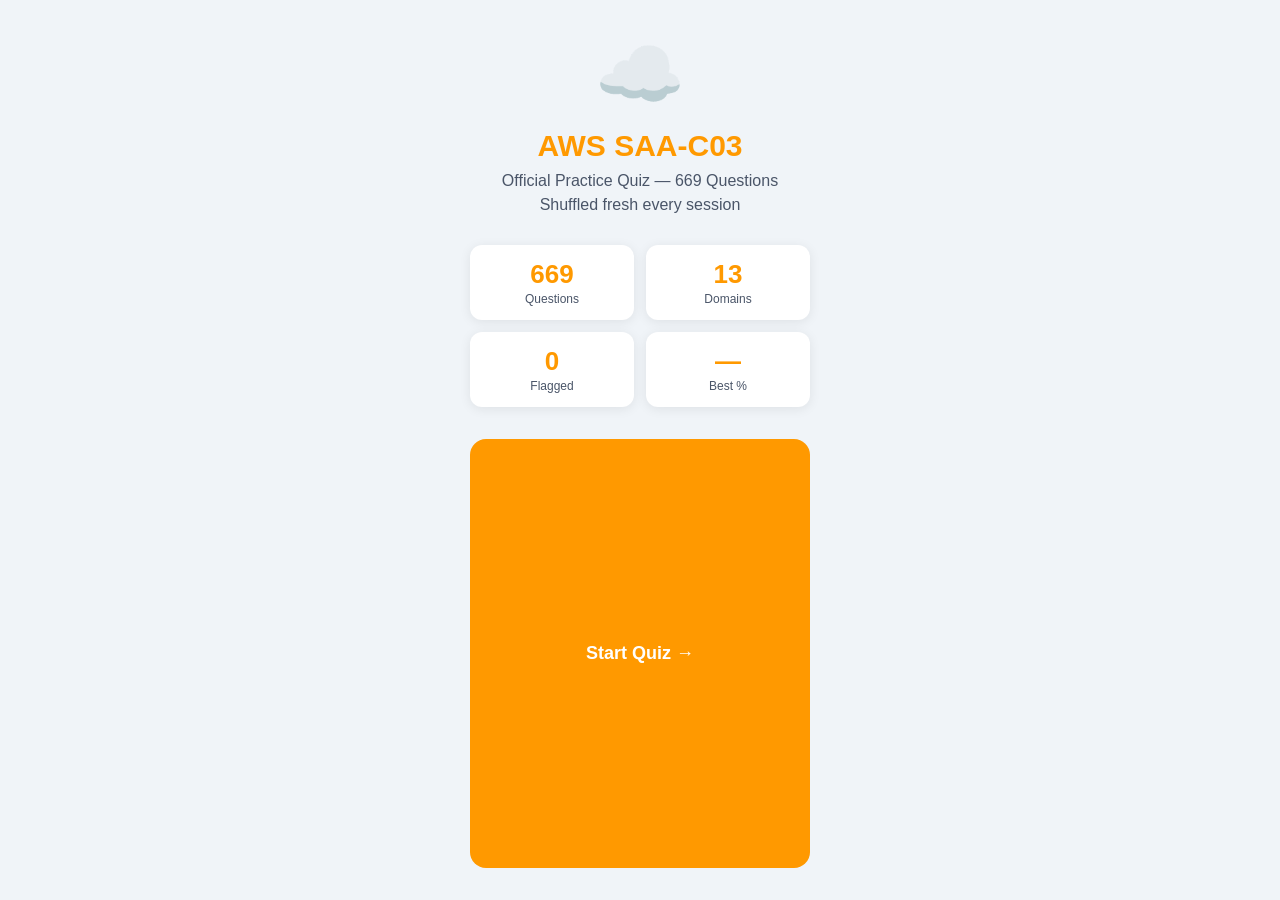
==== index.html @ 5d928412 "Add AWS SAA-C03 offline PWA quiz app (669 questions)" ====
<!DOCTYPE html>
<html lang="en">
<head>
<meta charset="UTF-8">
<meta name="viewport" content="width=device-width, initial-scale=1.0, viewport-fit=cover">
<meta name="apple-mobile-web-app-capable" content="yes">
<meta name="apple-mobile-web-app-status-bar-style" content="black-translucent">
<meta name="apple-mobile-web-app-title" content="AWS SAA-C03">
<title>AWS SAA-C03 Quiz</title>
<style>
  :root {
    --bg: #f0f4f8;
    --card: #ffffff;
    --text: #1a202c;
    --subtext: #4a5568;
    --border: #e2e8f0;
    --primary: #FF9900;
    --primary-dark: #e68a00;
    --correct: #38a169;
    --correct-bg: #f0fff4;
    --wrong: #e53e3e;
    --wrong-bg: #fff5f5;
    --neutral: #4a90d9;
    --neutral-bg: #ebf4ff;
    --btn-text: #fff;
    --progress-bg: #e2e8f0;
    --flag-color: #e53e3e;
    --shadow: 0 2px 12px rgba(0,0,0,0.08);
    --radius: 14px;
  }
  @media (prefers-color-scheme: dark) {
    :root {
      --bg: #0f1923;
      --card: #1a2535;
      --text: #e8edf5;
      --subtext: #8fa3bf;
      --border: #2a3a52;
      --primary: #FF9900;
      --primary-dark: #ffb347;
      --correct: #48bb78;
      --correct-bg: #1a2e22;
      --wrong: #fc8181;
      --wrong-bg: #2d1a1a;
      --neutral: #63b3ed;
      --neutral-bg: #1e2e42;
      --shadow: 0 2px 12px rgba(0,0,0,0.35);
      --progress-bg: #2a3a52;
    }
  }
  * { box-sizing: border-box; margin: 0; padding: 0; -webkit-tap-highlight-color: transparent; }
  html, body { height: 100%; font-family: -apple-system, BlinkMacSystemFont, 'Segoe UI', sans-serif; background: var(--bg); color: var(--text); }
  body { display: flex; flex-direction: column; min-height: 100vh; min-height: -webkit-fill-available; }

  /* Header */
  .header {
    background: var(--card);
    border-bottom: 1px solid var(--border);
    padding: 12px 16px;
    padding-top: max(12px, env(safe-area-inset-top));
    position: sticky; top: 0; z-index: 100;
    box-shadow: var(--shadow);
  }
  .header-top { display: flex; align-items: center; justify-content: space-between; margin-bottom: 8px; }
  .app-title { font-size: 17px; font-weight: 700; color: var(--primary); letter-spacing: -0.3px; }
  .score-badge {
    background: var(--primary); color: #fff;
    padding: 4px 12px; border-radius: 20px;
    font-size: 14px; font-weight: 700;
  }
  .progress-bar-wrap { height: 5px; background: var(--progress-bg); border-radius: 3px; overflow: hidden; }
  .progress-bar { height: 100%; background: var(--primary); border-radius: 3px; transition: width 0.4s ease; }
  .header-meta { display: flex; align-items: center; justify-content: space-between; margin-top: 8px; }
  .q-counter { font-size: 13px; color: var(--subtext); }

  /* Filter bar */
  .filter-bar {
    padding: 10px 16px;
    background: var(--card);
    border-bottom: 1px solid var(--border);
    display: flex; gap: 8px; align-items: center;
    overflow-x: auto; -webkit-overflow-scrolling: touch;
    scrollbar-width: none;
  }
  .filter-bar::-webkit-scrollbar { display: none; }
  .filter-label { font-size: 12px; color: var(--subtext); white-space: nowrap; font-weight: 600; }
  .filter-select {
    background: var(--bg); color: var(--text);
    border: 1.5px solid var(--border);
    border-radius: 8px; padding: 6px 10px;
    font-size: 14px; outline: none;
    flex-shrink: 0; max-width: 220px;
  }
  .flagged-toggle {
    background: var(--bg); color: var(--subtext);
    border: 1.5px solid var(--border);
    border-radius: 8px; padding: 6px 12px;
    font-size: 13px; font-weight: 600;
    cursor: pointer; white-space: nowrap;
    transition: all 0.2s;
  }
  .flagged-toggle.active { border-color: var(--flag-color); color: var(--flag-color); }

  /* Main content */
  .main {
    flex: 1; padding: 16px;
    padding-bottom: max(80px, env(safe-area-inset-bottom));
    max-width: 720px; margin: 0 auto; width: 100%;
  }

  /* Question card */
  .question-card {
    background: var(--card);
    border-radius: var(--radius);
    box-shadow: var(--shadow);
    padding: 20px;
    margin-bottom: 16px;
  }
  .question-header { display: flex; justify-content: space-between; align-items: flex-start; margin-bottom: 14px; }
  .domain-tag {
    background: var(--neutral-bg); color: var(--neutral);
    font-size: 11px; font-weight: 700; padding: 3px 10px;
    border-radius: 20px; letter-spacing: 0.3px; text-transform: uppercase;
  }
  .flag-btn {
    background: none; border: none; cursor: pointer;
    font-size: 22px; padding: 0 0 0 8px; line-height: 1;
    opacity: 0.35; transition: opacity 0.2s;
  }
  .flag-btn.flagged { opacity: 1; }
  .question-text { font-size: 16px; line-height: 1.65; color: var(--text); font-weight: 500; }

  /* Options */
  .options { display: flex; flex-direction: column; gap: 10px; margin-bottom: 16px; }
  .option-btn {
    width: 100%; background: var(--bg);
    border: 2px solid var(--border); border-radius: 12px;
    padding: 14px 16px; cursor: pointer;
    text-align: left; font-size: 15px;
    display: flex; align-items: flex-start; gap: 12px;
    transition: border-color 0.2s, background 0.2s;
    min-height: 52px; color: var(--text);
    font-family: inherit; line-height: 1.5;
  }
  .option-btn:active { transform: scale(0.98); }
  .option-btn.selected-correct { background: var(--correct-bg); border-color: var(--correct); color: var(--correct); }
  .option-btn.selected-wrong   { background: var(--wrong-bg);   border-color: var(--wrong);   color: var(--wrong); }
  .option-btn.reveal-correct   { background: var(--correct-bg); border-color: var(--correct); color: var(--correct); }
  .option-btn:disabled { cursor: default; }
  .option-label {
    font-weight: 800; font-size: 14px;
    min-width: 28px; height: 28px; width: 28px; border-radius: 50%;
    background: var(--border); color: var(--subtext);
    display: flex; align-items: center; justify-content: center;
    flex-shrink: 0; transition: background 0.2s, color 0.2s;
  }
  .selected-correct .option-label { background: var(--correct); color: #fff; }
  .selected-wrong .option-label   { background: var(--wrong);   color: #fff; }
  .reveal-correct .option-label   { background: var(--correct); color: #fff; }
  .option-text { flex: 1; }

  /* Explanation */
  .explanation {
    margin-top: 14px;
    background: var(--neutral-bg);
    border-left: 4px solid var(--neutral);
    border-radius: 0 8px 8px 0;
    padding: 14px 16px;
    font-size: 14px; line-height: 1.65;
    color: var(--text); display: none;
  }
  .explanation.visible { display: block; }
  .explanation strong { color: var(--neutral); }

  /* Action buttons */
  .action-row { display: flex; gap: 10px; }
  .btn {
    flex: 1; padding: 16px; border-radius: 12px;
    border: none; font-size: 16px; font-weight: 700;
    cursor: pointer; font-family: inherit;
    transition: transform 0.15s, background 0.2s;
    min-height: 52px;
  }
  .btn-primary { background: var(--primary); color: #fff; }
  .btn-primary:active { background: var(--primary-dark); transform: scale(0.97); }
  .btn-secondary { background: var(--bg); color: var(--text); border: 2px solid var(--border); }
  .btn:disabled { opacity: 0.4; cursor: default; }
  .btn-next { display: none; }
  .btn-next.visible { display: block; }

  /* End screen */
  .end-screen { display: none; }
  .end-screen.visible { display: block; }
  .quiz-area.hidden { display: none; }

  .end-card {
    background: var(--card); border-radius: var(--radius);
    box-shadow: var(--shadow); padding: 32px 24px;
    text-align: center; margin-bottom: 20px;
  }
  .end-emoji { font-size: 64px; margin-bottom: 12px; }
  .end-title { font-size: 24px; font-weight: 800; margin-bottom: 4px; }
  .end-score { font-size: 48px; font-weight: 900; color: var(--primary); margin: 16px 0 4px; }
  .end-pct { font-size: 18px; color: var(--subtext); margin-bottom: 24px; }
  .end-stats { display: grid; grid-template-columns: 1fr 1fr; gap: 12px; margin-bottom: 24px; }
  .stat-box { background: var(--bg); border-radius: 10px; padding: 14px; }
  .stat-num { font-size: 24px; font-weight: 800; }
  .stat-label { font-size: 12px; color: var(--subtext); margin-top: 2px; }
  .stat-correct .stat-num { color: var(--correct); }
  .stat-wrong .stat-num { color: var(--wrong); }

  /* Splash */
  .splash {
    display: flex; flex-direction: column;
    align-items: center; justify-content: center;
    min-height: 100vh; padding: 32px 24px; text-align: center;
  }
  .splash-logo { font-size: 72px; margin-bottom: 12px; }
  .splash-title { font-size: 30px; font-weight: 900; color: var(--primary); margin-bottom: 6px; }
  .splash-sub { font-size: 16px; color: var(--subtext); margin-bottom: 28px; line-height: 1.5; }
  .splash-stats {
    display: grid; grid-template-columns: 1fr 1fr; gap: 12px;
    width: 100%; max-width: 340px; margin-bottom: 32px;
  }
  .splash-stat { background: var(--card); border-radius: 12px; padding: 14px; box-shadow: var(--shadow); }
  .splash-stat-num { font-size: 26px; font-weight: 800; color: var(--primary); }
  .splash-stat-label { font-size: 12px; color: var(--subtext); margin-top: 2px; }
  .btn-start { width: 100%; max-width: 340px; padding: 18px; font-size: 18px; border-radius: 16px; }

  /* Empty state */
  .empty-msg {
    background: var(--card); border-radius: var(--radius); padding: 40px 24px;
    text-align: center; color: var(--subtext); font-size: 16px; line-height: 1.6;
  }

  @media (min-width: 600px) {
    .question-text { font-size: 17px; }
    .option-btn { font-size: 16px; }
  }
</style>
</head>
<body>

<!-- SPLASH SCREEN -->
<div id="splash" class="splash">
  <div class="splash-logo">&#9729;&#65039;</div>
  <div class="splash-title">AWS SAA-C03</div>
  <div class="splash-sub">Official Practice Quiz &mdash; 669 Questions<br>Shuffled fresh every session</div>
  <div class="splash-stats">
    <div class="splash-stat">
      <div class="splash-stat-num">669</div>
      <div class="splash-stat-label">Questions</div>
    </div>
    <div class="splash-stat">
      <div class="splash-stat-num">13</div>
      <div class="splash-stat-label">Domains</div>
    </div>
    <div class="splash-stat">
      <div class="splash-stat-num" id="splash-flagged">0</div>
      <div class="splash-stat-label">Flagged</div>
    </div>
    <div class="splash-stat">
      <div class="splash-stat-num" id="splash-best">&mdash;</div>
      <div class="splash-stat-label">Best %</div>
    </div>
  </div>
  <button class="btn btn-primary btn-start" onclick="startQuiz()">Start Quiz &#8594;</button>
</div>

<!-- QUIZ LAYOUT -->
<div id="quiz-layout" style="display:none; flex-direction:column; min-height:100vh; flex:1;">

  <!-- Header -->
  <div class="header">
    <div class="header-top">
      <div class="app-title">&#9729;&#65039; AWS SAA-C03</div>
      <div class="score-badge" id="score-badge">0 / 0</div>
    </div>
    <div class="progress-bar-wrap">
      <div class="progress-bar" id="progress-bar" style="width:0%"></div>
    </div>
    <div class="header-meta">
      <span class="q-counter" id="q-counter">Question 1 of 669</span>
      <span style="font-size:13px;color:var(--subtext);" id="accuracy-pct">&mdash;</span>
    </div>
  </div>

  <!-- Filter bar -->
  <div class="filter-bar">
    <span class="filter-label">Domain:</span>
    <select class="filter-select" id="domain-filter" onchange="applyFilter()">
      <option value="all">All Domains</option>
    </select>
    <button class="flagged-toggle" id="flagged-toggle" onclick="toggleFlaggedMode()">&#128681; Flagged</button>
  </div>

  <!-- Main -->
  <div class="main">

    <!-- Quiz area -->
    <div id="quiz-area">

      <div class="question-card">
        <div class="question-header">
          <span class="domain-tag" id="q-domain">Domain</span>
          <button class="flag-btn" id="flag-btn" onclick="toggleFlag()">&#128681;</button>
        </div>
        <p class="question-text" id="q-text">Loading&hellip;</p>
        <div class="explanation" id="q-explanation"></div>
      </div>

      <div class="options" id="options-container"></div>

      <div class="empty-msg" id="empty-msg" style="display:none;">
        No questions match this filter.<br>Try a different domain or clear the flag filter.
      </div>

      <div class="action-row">
        <button class="btn btn-secondary" onclick="goHome()" style="flex:0 0 auto;padding:16px 20px;">&#127968;</button>
        <button class="btn btn-primary btn-next" id="btn-next" onclick="nextQuestion()">Next &#8594;</button>
      </div>
    </div>

    <!-- End screen -->
    <div class="end-screen" id="end-screen">
      <div class="end-card">
        <div class="end-emoji" id="end-emoji">&#127881;</div>
        <div class="end-title" id="end-title">Quiz Complete!</div>
        <div class="end-score" id="end-score">0 / 0</div>
        <div class="end-pct" id="end-pct">0% correct</div>
        <div class="end-stats">
          <div class="stat-box stat-correct">
            <div class="stat-num" id="end-correct">0</div>
            <div class="stat-label">Correct</div>
          </div>
          <div class="stat-box stat-wrong">
            <div class="stat-num" id="end-wrong">0</div>
            <div class="stat-label">Wrong</div>
          </div>
          <div class="stat-box">
            <div class="stat-num" id="end-flagged">0</div>
            <div class="stat-label">Flagged</div>
          </div>
          <div class="stat-box">
            <div class="stat-num" id="end-total">0</div>
            <div class="stat-label">Total</div>
          </div>
        </div>
        <div style="display:flex;flex-direction:column;gap:10px;">
          <button class="btn btn-primary" onclick="restartQuiz()">&#128260; Restart Quiz</button>
          <button class="btn btn-secondary" onclick="reviewFlagged()" id="btn-review-flagged">&#128681; Review Flagged</button>
          <button class="btn btn-secondary" onclick="goHome()">&#127968; Home</button>
        </div>
      </div>
    </div>

  </div>
</div>

<script>
const questions = [{"id":1,"question":"A company collects data for temperature, humidity, and atmospheric pressure in cities across multiple continents. The average volume of data that the company collects from each site daily is 500 GB. Each site has a high-speed Internet connection. The company wants to aggregate the data from all these global sites as quickly as possible in a single Amazon S3 bucket. The solution must minimize operational complexity. Which solution meets these requirements?","options":{"A":"Turn on S3 Transfer Acceleration on the destination S3 bucket. Use multipart uploads to directly upload site data to the destination S3 bucket.","B":"Upload the data from each site to an S3 bucket in the closest Region. Use S3 Cross-Region Replication to copy objects to the destination S3 bucket. Then remove the data from the origin S3 bucket.","C":"Schedule AWS Snowball Edge Storage Optimized device jobs daily to transfer data from each site to the closest Region. Use S3 Cross- Region Replication to copy objects to the destination S3 bucket.","D":"Upload the data from each site to an Amazon EC2 instance in the closest Region. Store the data in an Amazon Elastic Block Store (Amazon EBS) volume. At regular intervals, take an EBS snapshot and copy it to the Region that contains the destination S3 bucket. Restore the EBS volume in that Region."},"answer":"A","domain":"S3 & Storage","explanation":"The correct answer is A: Turn on S3 Transfer Acceleration on the destination S3 bucket. Use multipart uploads to directly upload site data to the destination S3 bucket."},{"id":2,"question":"A company needs the ability to analyze the log files of its proprietary application. The logs are stored in JSON format in an Amazon S3 bucket. Queries will be simple and will run on-demand. A solutions architect needs to perform the analysis with minimal changes to the existing architecture. What should the solutions architect do to meet these requirements with the LEAST amount of operational overhead?","options":{"A":"Use Amazon Redshift to load all the content into one place and run the SQL queries as needed.","B":"Use Amazon CloudWatch Logs to store the logs. Run SQL queries as needed from the Amazon CloudWatch console.","C":"Use Amazon Athena directly with Amazon S3 to run the queries as needed.","D":"Use AWS Glue to catalog the logs. Use a transient Apache Spark cluster on Amazon EMR to run the SQL queries as needed."},"answer":"C","domain":"Analytics & ML","explanation":"The correct answer is C: Use Amazon Athena directly with Amazon S3 to run the queries as needed. This option requires the least operational overhead by leveraging a managed AWS service."},{"id":3,"question":"A company uses AWS Organizations to manage multiple AWS accounts for different departments. The management account has an Amazon S3 bucket that contains project reports. The company wants to limit access to this S3 bucket to only users of accounts within the organization in AWS Organizations. Which solution meets these requirements with the LEAST amount of operational overhead?","options":{"A":"Add the aws PrincipalOrgID global condition key with a reference to the organization ID to the S3 bucket policy.","B":"Create an organizational unit (OU) for each department. Add the aws:PrincipalOrgPaths global condition key to the S3 bucket policy.","C":"Use AWS CloudTrail to monitor the CreateAccount, InviteAccountToOrganization, LeaveOrganization, and RemoveAccountFromOrganization events. Update the S3 bucket policy accordingly.","D":"Tag each user that needs access to the S3 bucket. Add the aws:PrincipalTag global condition key to the S3 bucket policy."},"answer":"A","domain":"IAM & Security","explanation":"The correct answer is A: Add the aws PrincipalOrgID global condition key with a reference to the organization ID to the S3 bucket policy. This option requires the least operational overhead by leveraging a managed AWS service."},{"id":4,"question":"An application runs on an Amazon EC2 instance in a VPC. The application processes logs that are stored in an Amazon S3 bucket. The EC2 instance needs to access the S3 bucket without connectivity to the internet. Which solution will provide private network connectivity to Amazon S3?","options":{"A":"Create a gateway VPC endpoint to the S3 bucket.","B":"Stream the logs to Amazon CloudWatch Logs. Export the logs to the S3 bucket.","C":"Create an instance profile on Amazon EC2 to allow S3 access.","D":"Create an Amazon API Gateway API with a private link to access the S3 endpoint."},"answer":"A","domain":"Networking & CDN","explanation":"The correct answer is A: Create a gateway VPC endpoint to the S3 bucket."},{"id":5,"question":"A company is hosting a web application on AWS using a single Amazon EC2 instance that stores user-uploaded documents in an Amazon EBS volume. For better scalability and availability, the company duplicated the architecture and created a second EC2 instance and EBS volume in another Availability Zone, placing both behind an Application Load Balancer. After completing this change, users reported that, each time they refreshed the website, they could see one subset of their documents or the other, but never all of the documents at the same time. What should a solutions architect propose to ensure users see all of their documents at once?","options":{"A":"Copy the data so both EBS volumes contain all the documents","B":"Configure the Application Load Balancer to direct a user to the server with the documents","C":"Copy the data from both EBS volumes to Amazon EFS. Modify the application to save new documents to Amazon EFS","D":"Configure the Application Load Balancer to send the request to both servers. Return each document from the correct server"},"answer":"C","domain":"S3 & Storage","explanation":"The correct answer is C: Copy the data from both EBS volumes to Amazon EFS. Modify the application to save new documents to Amazon EFS This option ensures high availability."},{"id":6,"question":"A company uses NFS to store large video files in on-premises network attached storage. Each video file ranges in size from 1 MB to 500 GB. The total storage is 70 TB and is no longer growing. The company decides to migrate the video files to Amazon S3. The company must migrate the video files as soon as possible while using the least possible network bandwidth. Which solution will meet these requirements?","options":{"A":"Create an S3 bucket. Create an IAM role that has permissions to write to the S3 bucket. Use the AWS CLI to copy all files locally to the S3 bucket.","B":"Create an AWS Snowball Edge job. Receive a Snowball Edge device on premises. Use the Snowball Edge client to transfer data to the device. Return the device so that AWS can import the data into Amazon S3.","C":"Deploy an S3 File Gateway on premises. Create a public service endpoint to connect to the S3 File Gateway. Create an S3 bucket. Create a new NFS file share on the S3 File Gateway. Point the new file share to the S3 bucket. Transfer the data from the existing NFS file share to the S3 File Gateway.","D":"Set up an AWS Direct Connect connection between the on-premises network and AWS. Deploy an S3 File Gateway on premises. Create a public virtual interface (VIF) to connect to the S3 File Gateway. Create an S3 bucket. Create a new NFS file share on the S3 File Gateway. Point the new file share to the S3 bucket. Transfer the data from the existing NFS file share to the S3 File Gateway."},"answer":"C","domain":"IAM & Security","explanation":"The correct answer is C: Deploy an S3 File Gateway on premises. Create a public service endpoint to connect to the S3 File Gateway. Create an S3 bucket. Create a new NFS file share on the S3 File Gateway. Point the new file share to the S3 bucket. Transfer the data from the existing NFS file share to the S3 File Gateway."},{"id":7,"question":"A company has an application that ingests incoming messages. Dozens of other applications and microservices then quickly consume these messages. The number of messages varies drastically and sometimes increases suddenly to 100,000 each second. The company wants to decouple the solution and increase scalability. Which solution meets these requirements?","options":{"A":"Persist the messages to Amazon Kinesis Data Analytics. Configure the consumer applications to read and process the messages.","B":"Deploy the ingestion application on Amazon EC2 instances in an Auto Scaling group to scale the number of EC2 instances based on CPU metrics.","C":"Write the messages to Amazon Kinesis Data Streams with a single shard. Use an AWS Lambda function to preprocess messages and store them in Amazon DynamoDB. Configure the consumer applications to read from DynamoDB to process the messages.","D":"Publish the messages to an Amazon Simple Notification Service (Amazon SNS) topic with multiple Amazon Simple Queue Service (Amazon SOS) subscriptions. Configure the consumer applications to process the messages from the queues."},"answer":"A","domain":"Messaging & Streaming","explanation":"The correct answer is A: Persist the messages to Amazon Kinesis Data Analytics. Configure the consumer applications to read and process the messages. This option provides the best scalability."},{"id":8,"question":"A company is migrating a distributed application to AWS. The application serves variable workloads. The legacy platform consists of a primary server that coordinates jobs across multiple compute nodes. The company wants to modernize the application with a solution that maximizes resiliency and scalability. How should a solutions architect design the architecture to meet these requirements?","options":{"A":"Configure an Amazon Simple Queue Service (Amazon SQS) queue as a destination for the jobs. Implement the compute nodes with Amazon EC2 instances that are managed in an Auto Scaling group. Configure EC2 Auto Scaling to use scheduled scaling.","B":"Configure an Amazon Simple Queue Service (Amazon SQS) queue as a destination for the jobs. Implement the compute nodes with Amazon EC2 instances that are managed in an Auto Scaling group. Configure EC2 Auto Scaling based on the size of the queue.","C":"Implement the primary server and the compute nodes with Amazon EC2 instances that are managed in an Auto Scaling group. Configure AWS CloudTrail as a destination for the jobs. Configure EC2 Auto Scaling based on the load on the primary server.","D":"Implement the primary server and the compute nodes with Amazon EC2 instances that are managed in an Auto Scaling group. Configure Amazon EventBridge (Amazon CloudWatch Events) as a destination for the jobs. Configure EC2 Auto Scaling based on the load on the compute nodes."},"answer":"C","domain":"Compute & EC2","explanation":"The correct answer is C: Implement the primary server and the compute nodes with Amazon EC2 instances that are managed in an Auto Scaling group. Configure AWS CloudTrail as a destination for the jobs. Configure EC2 Auto Scaling based on the load on the primary server. This option provides the best scalability."},{"id":9,"question":"A company is running an SMB file server in its data center. The file server stores large files that are accessed frequently for the first few days after the files are created. After 7 days the files are rarely accessed. The total data size is increasing and is close to the company's total storage capacity. A solutions architect must increase the company's available storage space without losing low-latency access to the most recently accessed files. The solutions architect must also provide file lifecycle management to avoid future storage issues. Which solution will meet these requirements?","options":{"A":"Use AWS DataSync to copy data that is older than 7 days from the SMB file server to AWS.","B":"Create an Amazon S3 File Gateway to extend the company's storage space. Create an S3 Lifecycle policy to transition the data to S3 Glacier Deep Archive after 7 days.","C":"Create an Amazon FSx for Windows File Server file system to extend the company's storage space.","D":"Install a utility on each user's computer to access Amazon S3. Create an S3 Lifecycle policy to transition the data to S3 Glacier Flexible Retrieval after 7 days."},"answer":"D","domain":"S3 & Storage","explanation":"The correct answer is D: Install a utility on each user's computer to access Amazon S3. Create an S3 Lifecycle policy to transition the data to S3 Glacier Flexible Retrieval after 7 days."},{"id":10,"question":"A company is building an ecommerce web application on AWS. The application sends information about new orders to an Amazon API Gateway REST API to process. The company wants to ensure that orders are processed in the order that they are received. Which solution will meet these requirements?","options":{"A":"Use an API Gateway integration to publish a message to an Amazon Simple Notification Service (Amazon SNS) topic when the application receives an order. Subscribe an AWS Lambda function to the topic to perform processing.","B":"Use an API Gateway integration to send a message to an Amazon Simple Queue Service (Amazon SQS) FIFO queue when the application receives an order. Configure the SQS FIFO queue to invoke an AWS Lambda function for processing.","C":"Use an API Gateway authorizer to block any requests while the application processes an order.","D":"Use an API Gateway integration to send a message to an Amazon Simple Queue Service (Amazon SQS) standard queue when the application receives an order. Configure the SQS standard queue to invoke an AWS Lambda function for processing."},"answer":"A","domain":"Messaging & Streaming","explanation":"The correct answer is A: Use an API Gateway integration to publish a message to an Amazon Simple Notification Service (Amazon SNS) topic when the application receives an order. Subscribe an AWS Lambda function to the topic to perform processing."},{"id":11,"question":"A company has an application that runs on Amazon EC2 instances and uses an Amazon Aurora database. The EC2 instances connect to the database by using user names and passwords that are stored locally in a file. The company wants to minimize the operational overhead of credential management. What should a solutions architect do to accomplish this goal?","options":{"A":"Use AWS Secrets Manager. Turn on automatic rotation.","B":"Use AWS Systems Manager Parameter Store. Turn on automatic rotation.","C":"Create an Amazon S3 bucket to store objects that are encrypted with an AWS Key Management Service (AWS KMS) encryption key. Migrate the credential file to the S3 bucket. Point the application to the S3 bucket.","D":"Create an encrypted Amazon Elastic Block Store (Amazon EBS) volume for each EC2 instance. Attach the new EBS volume to each EC2 instance. Migrate the credential file to the new EBS volume. Point the application to the new EBS volume."},"answer":"B","domain":"S3 & Storage","explanation":"The correct answer is B: Use AWS Systems Manager Parameter Store. Turn on automatic rotation."},{"id":12,"question":"A global company hosts its web application on Amazon EC2 instances behind an Application Load Balancer (ALB). The web application has static data and dynamic data. The company stores its static data in an Amazon S3 bucket. The company wants to improve performance and reduce latency for the static data and dynamic data. The company is using its own domain name registered with Amazon Route 53. What should a solutions architect do to meet these requirements?","options":{"A":"Create an Amazon CloudFront distribution that has the S3 bucket and the ALB as origins. Configure Route 53 to route traffic to the CloudFront distribution.","B":"Create an Amazon CloudFront distribution that has the ALB as an origin. Create an AWS Global Accelerator standard accelerator that has the S3 bucket as an endpoint Configure Route 53 to route traffic to the CloudFront distribution.","C":"Create an Amazon CloudFront distribution that has the S3 bucket as an origin. Create an AWS Global Accelerator standard accelerator that has the ALB and the CloudFront distribution as endpoints. Create a custom domain name that points to the accelerator DNS name. Use the custom domain name as an endpoint for the web application.","D":"Create an Amazon CloudFront distribution that has the ALB as an origin. Create an AWS Global Accelerator standard accelerator that has the S3 bucket as an endpoint. Create two domain names. Point one domain name to the CloudFront DNS name for dynamic content. Point the other domain name to the accelerator DNS name for static content. Use the domain names as endpoints for the web application."},"answer":"C","domain":"Networking & CDN","explanation":"The correct answer is C: Create an Amazon CloudFront distribution that has the S3 bucket as an origin. Create an AWS Global Accelerator standard accelerator that has the ALB and the CloudFront distribution as endpoints. Create a custom domain name that points to the accelerator DNS name. Use the custom domain name as an endpoint for the web application."},{"id":13,"question":"A company performs monthly maintenance on its AWS infrastructure. During these maintenance activities, the company needs to rotate the credentials for its Amazon RDS for MySQL databases across multiple AWS Regions. Which solution will meet these requirements with the LEAST operational overhead?","options":{"A":"Store the credentials as secrets in AWS Secrets Manager. Use multi-Region secret replication for the required Regions. Configure Secrets Manager to rotate the secrets on a schedule.","B":"Store the credentials as secrets in AWS Systems Manager by creating a secure string parameter. Use multi-Region secret replication for the required Regions. Configure Systems Manager to rotate the secrets on a schedule.","C":"Store the credentials in an Amazon S3 bucket that has server-side encryption (SSE) enabled. Use Amazon EventBridge (Amazon CloudWatch Events) to invoke an AWS Lambda function to rotate the credentials.","D":"Encrypt the credentials as secrets by using AWS Key Management Service (AWS KMS) multi-Region customer managed keys. Store the secrets in an Amazon DynamoDB global table. Use an AWS Lambda function to retrieve the secrets from DynamoDB. Use the RDS API to rotate the secrets."},"answer":"A","domain":"Database","explanation":"The correct answer is A: Store the credentials as secrets in AWS Secrets Manager. Use multi-Region secret replication for the required Regions. Configure Secrets Manager to rotate the secrets on a schedule. This option requires the least operational overhead by leveraging a managed AWS service."},{"id":14,"question":"A company runs an ecommerce application on Amazon EC2 instances behind an Application Load Balancer. The instances run in an Amazon EC2 Auto Scaling group across multiple Availability Zones. The Auto Scaling group scales based on CPU utilization metrics. The ecommerce application stores the transaction data in a MySQL 8.0 database that is hosted on a large EC2 instance. The database's performance degrades quickly as application load increases. The application handles more read requests than write transactions. The company wants a solution that will automatically scale the database to meet the demand of unpredictable read workloads while maintaining high availability. Which solution will meet these requirements?","options":{"A":"Use Amazon Redshift with a single node for leader and compute functionality.","B":"Use Amazon RDS with a Single-AZ deployment Configure Amazon RDS to add reader instances in a different Availability Zone.","C":"Use Amazon Aurora with a Multi-AZ deployment. Configure Aurora Auto Scaling with Aurora Replicas.","D":"Use Amazon ElastiCache for Memcached with EC2 Spot Instances."},"answer":"C","domain":"Database","explanation":"The correct answer is C: Use Amazon Aurora with a Multi-AZ deployment. Configure Aurora Auto Scaling with Aurora Replicas. This option ensures high availability."},{"id":15,"question":"A company recently migrated to AWS and wants to implement a solution to protect the traffic that flows in and out of the production VPC. The company had an inspection server in its on-premises data center. The inspection server performed specific operations such as traffic flow inspection and traffic filtering. The company wants to have the same functionalities in the AWS Cloud. Which solution will meet these requirements?","options":{"A":"Use Amazon GuardDuty for traffic inspection and traffic filtering in the production VPC.","B":"Use Traffic Mirroring to mirror traffic from the production VPC for traffic inspection and filtering.","C":"Use AWS Network Firewall to create the required rules for traffic inspection and traffic filtering for the production VPC.","D":"Use AWS Firewall Manager to create the required rules for traffic inspection and traffic filtering for the production VPC."},"answer":"C","domain":"IAM & Security","explanation":"The correct answer is C: Use AWS Network Firewall to create the required rules for traffic inspection and traffic filtering for the production VPC."},{"id":16,"question":"A company hosts a data lake on AWS. The data lake consists of data in Amazon S3 and Amazon RDS for PostgreSQL. The company needs a reporting solution that provides data visualization and includes all the data sources within the data lake. Only the company's management team should have full access to all the visualizations. The rest of the company should have only limited access. Which solution will meet these requirements?","options":{"A":"Create an analysis in Amazon QuickSight. Connect all the data sources and create new datasets. Publish dashboards to visualize the data. Share the dashboards with the appropriate IAM roles.","B":"Create an analysis in Amazon QuickSight. Connect all the data sources and create new datasets. Publish dashboards to visualize the data. Share the dashboards with the appropriate users and groups.","C":"Create an AWS Glue table and crawler for the data in Amazon S3. Create an AWS Glue extract, transform, and load (ETL) job to produce reports. Publish the reports to Amazon S3. Use S3 bucket policies to limit access to the reports.","D":"Create an AWS Glue table and crawler for the data in Amazon S3. Use Amazon Athena Federated Query to access data within Amazon RDS for PostgreSQL. Generate reports by using Amazon Athena. Publish the reports to Amazon S3. Use S3 bucket policies to limit access to the reports."},"answer":"D","domain":"Analytics & ML","explanation":"The correct answer is D: Create an AWS Glue table and crawler for the data in Amazon S3. Use Amazon Athena Federated Query to access data within Amazon RDS for PostgreSQL. Generate reports by using Amazon Athena. Publish the reports to Amazon S3. Use S3 bucket policies to limit access to the reports."},{"id":17,"question":"A company is implementing a new business application. The application runs on two Amazon EC2 instances and uses an Amazon S3 bucket for document storage. A solutions architect needs to ensure that the EC2 instances can access the S3 bucket. What should the solutions architect do to meet this requirement?","options":{"A":"Create an IAM role that grants access to the S3 bucket. Attach the role to the EC2 instances.","B":"Create an IAM policy that grants access to the S3 bucket. Attach the policy to the EC2 instances.","C":"Create an IAM group that grants access to the S3 bucket. Attach the group to the EC2 instances.","D":"Create an IAM user that grants access to the S3 bucket. Attach the user account to the EC2 instances."},"answer":"A","domain":"IAM & Security","explanation":"The correct answer is A: Create an IAM role that grants access to the S3 bucket. Attach the role to the EC2 instances."},{"id":18,"question":"An application development team is designing a microservice that will convert large images to smaller, compressed images. When a user uploads an image through the web interface, the microservice should store the image in an Amazon S3 bucket, process and compress the image with an AWS Lambda function, and store the image in its compressed form in a different S3 bucket. A solutions architect needs to design a solution that uses durable, stateless components to process the images automatically. Which combination of actions will meet these requirements? (Choose two.)","options":{"A":"Create an Amazon Simple Queue Service (Amazon SQS) queue. Configure the S3 bucket to send a notification to the SQS queue when an image is uploaded to the S3 bucket.","B":"Configure the Lambda function to use the Amazon Simple Queue Service (Amazon SQS) queue as the invocation source. When the SQS message is successfully processed, delete the message in the queue.","C":"Configure the Lambda function to monitor the S3 bucket for new uploads. When an uploaded image is detected, write the file name to a text file in memory and use the text file to keep track of the images that were processed.","D":"Launch an Amazon EC2 instance to monitor an Amazon Simple Queue Service (Amazon SQS) queue. When items are added to the queue, log the file name in a text file on the EC2 instance and invoke the Lambda function.","E":"Configure an Amazon EventBridge (Amazon CloudWatch Events) event to monitor the S3 bucket. When an image is uploaded, send an alert to an Amazon ample Notification Service (Amazon SNS) topic with the application owner's email address for further processing."},"answer":"A","domain":"Messaging & Streaming","explanation":"The correct answer is A: Create an Amazon Simple Queue Service (Amazon SQS) queue. Configure the S3 bucket to send a notification to the SQS queue when an image is uploaded to the S3 bucket."},{"id":19,"question":"A company has a three-tier web application that is deployed on AWS. The web servers are deployed in a public subnet in a VPC. The application servers and database servers are deployed in private subnets in the same VPC. The company has deployed a third-party virtual firewall appliance from AWS Marketplace in an inspection VPC. The appliance is configured with an IP interface that can accept IP packets. A solutions architect needs to integrate the web application with the appliance to inspect all traffic to the application before the traffic reaches the web server. Which solution will meet these requirements with the LEAST operational overhead?","options":{"A":"Create a Network Load Balancer in the public subnet of the application's VPC to route the traffic to the appliance for packet inspection.","B":"Create an Application Load Balancer in the public subnet of the application's VPC to route the traffic to the appliance for packet inspection.","C":"Deploy a transit gateway in the inspection VPConfigure route tables to route the incoming packets through the transit gateway.","D":"Deploy a Gateway Load Balancer in the inspection VPC. Create a Gateway Load Balancer endpoint to receive the incoming packets and forward the packets to the appliance."},"answer":"B","domain":"Networking & CDN","explanation":"The correct answer is B: Create an Application Load Balancer in the public subnet of the application's VPC to route the traffic to the appliance for packet inspection. This option requires the least operational overhead by leveraging a managed AWS service."},{"id":20,"question":"A company wants to improve its ability to clone large amounts of production data into a test environment in the same AWS Region. The data is stored in Amazon EC2 instances on Amazon Elastic Block Store (Amazon EBS) volumes. Modifications to the cloned data must not affect the production environment. The software that accesses this data requires consistently high I/O performance. A solutions architect needs to minimize the time that is required to clone the production data into the test environment. Which solution will meet these requirements?","options":{"A":"Take EBS snapshots of the production EBS volumes. Restore the snapshots onto EC2 instance store volumes in the test environment.","B":"Configure the production EBS volumes to use the EBS Multi-Attach feature. Take EBS snapshots of the production EBS volumes. Attach the production EBS volumes to the EC2 instances in the test environment.","C":"Take EBS snapshots of the production EBS volumes. Create and initialize new EBS volumes. Attach the new EBS volumes to EC2 instances in the test environment before restoring the volumes from the production EBS snapshots.","D":"Take EBS snapshots of the production EBS volumes. Turn on the EBS fast snapshot restore feature on the EBS snapshots. Restore the snapshots into new EBS volumes. Attach the new EBS volumes to EC2 instances in the test environment."},"answer":"D","domain":"S3 & Storage","explanation":"The correct answer is D: Take EBS snapshots of the production EBS volumes. Turn on the EBS fast snapshot restore feature on the EBS snapshots. Restore the snapshots into new EBS volumes. Attach the new EBS volumes to EC2 instances in the test environment."},{"id":21,"question":"An ecommerce company wants to launch a one-deal-a-day website on AWS. Each day will feature exactly one product on sale for a period of 24 hours. The company wants to be able to handle millions of requests each hour with millisecond latency during peak hours. Which solution will meet these requirements with the LEAST operational overhead?","options":{"A":"Use Amazon S3 to host the full website in different S3 buckets. Add Amazon CloudFront distributions. Set the S3 buckets as origins for the distributions. Store the order data in Amazon S3.","B":"Deploy the full website on Amazon EC2 instances that run in Auto Scaling groups across multiple Availability Zones. Add an Application Load Balancer (ALB) to distribute the website traffic. Add another ALB for the backend APIs. Store the data in Amazon RDS for MySQL.","C":"Migrate the full application to run in containers. Host the containers on Amazon Elastic Kubernetes Service (Amazon EKS). Use the Kubernetes Cluster Autoscaler to increase and decrease the number of pods to process bursts in traffic. Store the data in Amazon RDS for MySQL.","D":"Use an Amazon S3 bucket to host the website's static content. Deploy an Amazon CloudFront distribution. Set the S3 bucket as the origin. Use Amazon API Gateway and AWS Lambda functions for the backend APIs. Store the data in Amazon DynamoDB."},"answer":"D","domain":"Containers","explanation":"The correct answer is D: Use an Amazon S3 bucket to host the website's static content. Deploy an Amazon CloudFront distribution. Set the S3 bucket as the origin. Use Amazon API Gateway and AWS Lambda functions for the backend APIs. Store the data in Amazon DynamoDB. This option requires the least operational overhead by leveraging a managed AWS service."},{"id":22,"question":"A solutions architect is using Amazon S3 to design the storage architecture of a new digital media application. The media files must be resilient to the loss of an Availability Zone. Some files are accessed frequently while other files are rarely accessed in an unpredictable pattern. The solutions architect must minimize the costs of storing and retrieving the media files. Which storage option meets these requirements?","options":{"A":"S3 Standard","B":"S3 Intelligent-Tiering","C":"S3 Standard-Infrequent Access (S3 Standard-IA)","D":"S3 One Zone-Infrequent Access (S3 One Zone-IA)"},"answer":"B","domain":"S3 & Storage","explanation":"The correct answer is B: S3 Intelligent-Tiering This option ensures high availability."},{"id":23,"question":"A company is storing backup files by using Amazon S3 Standard storage. The files are accessed frequently for 1 month. However, the files are not accessed after 1 month. The company must keep the files indefinitely. Which storage solution will meet these requirements MOST cost-effectively?","options":{"A":"Configure S3 Intelligent-Tiering to automatically migrate objects.","B":"Create an S3 Lifecycle configuration to transition objects from S3 Standard to S3 Glacier Deep Archive after 1 month.","C":"Create an S3 Lifecycle configuration to transition objects from S3 Standard to S3 Standard-Infrequent Access (S3 Standard-IA) after 1 month.","D":"Create an S3 Lifecycle configuration to transition objects from S3 Standard to S3 One Zone-Infrequent Access (S3 One Zone-IA) after 1 month."},"answer":"B","domain":"S3 & Storage","explanation":"The correct answer is B: Create an S3 Lifecycle configuration to transition objects from S3 Standard to S3 Glacier Deep Archive after 1 month. This option provides the most cost-effective solution."},{"id":24,"question":"A company observes an increase in Amazon EC2 costs in its most recent bill. The billing team notices unwanted vertical scaling of instance types for a couple of EC2 instances. A solutions architect needs to create a graph comparing the last 2 months of EC2 costs and perform an in-depth analysis to identify the root cause of the vertical scaling. How should the solutions architect generate the information with the LEAST operational overhead?","options":{"A":"Use AWS Budgets to create a budget report and compare EC2 costs based on instance types.","B":"Use Cost Explorer's granular filtering feature to perform an in-depth analysis of EC2 costs based on instance types.","C":"Use graphs from the AWS Billing and Cost Management dashboard to compare EC2 costs based on instance types for the last 2 months.","D":"Use AWS Cost and Usage Reports to create a report and send it to an Amazon S3 bucket. Use Amazon QuickSight with Amazon S3 as a source to generate an interactive graph based on instance types."},"answer":"C","domain":"Cost Optimization","explanation":"The correct answer is C: Use graphs from the AWS Billing and Cost Management dashboard to compare EC2 costs based on instance types for the last 2 months. This option requires the least operational overhead by leveraging a managed AWS service."},{"id":25,"question":"A company is designing an application. The application uses an AWS Lambda function to receive information through Amazon API Gateway and to store the information in an Amazon Aurora PostgreSQL database. During the proof-of-concept stage, the company has to increase the Lambda quotas significantly to handle the high volumes of data that the company needs to load into the database. A solutions architect must recommend a new design to improve scalability and minimize the configuration effort. Which solution will meet these requirements?","options":{"A":"Refactor the Lambda function code to Apache Tomcat code that runs on Amazon EC2 instances. Connect the database by using native Java Database Connectivity (JDBC) drivers.","B":"Change the platform from Aurora to Amazon DynamoDProvision a DynamoDB Accelerator (DAX) cluster. Use the DAX client SDK to point the existing DynamoDB API calls at the DAX cluster.","C":"Set up two Lambda functions. Configure one function to receive the information. Configure the other function to load the information into the database. Integrate the Lambda functions by using Amazon Simple Notification Service (Amazon SNS).","D":"Set up two Lambda functions. Configure one function to receive the information. Configure the other function to load the information into the database. Integrate the Lambda functions by using an Amazon Simple Queue Service (Amazon SQS) queue."},"answer":"D","domain":"Database","explanation":"The correct answer is D: Set up two Lambda functions. Configure one function to receive the information. Configure the other function to load the information into the database. Integrate the Lambda functions by using an Amazon Simple Queue Service (Amazon SQS) queue. This option provides the best scalability."},{"id":26,"question":"A company needs to review its AWS Cloud deployment to ensure that its Amazon S3 buckets do not have unauthorized configuration changes. What should a solutions architect do to accomplish this goal?","options":{"A":"Turn on AWS Config with the appropriate rules.","B":"Turn on AWS Trusted Advisor with the appropriate checks.","C":"Turn on Amazon Inspector with the appropriate assessment template.","D":"Turn on Amazon S3 server access logging. Configure Amazon EventBridge (Amazon Cloud Watch Events)."},"answer":"A","domain":"Monitoring & Management","explanation":"The correct answer is A: Turn on AWS Config with the appropriate rules."},{"id":27,"question":"A company is launching a new application and will display application metrics on an Amazon CloudWatch dashboard. The company's product manager needs to access this dashboard periodically. The product manager does not have an AWS account. A solutions architect must provide access to the product manager by following the principle of least privilege. Which solution will meet these requirements?","options":{"A":"Share the dashboard from the CloudWatch console. Enter the product manager's email address, and complete the sharing steps. Provide a shareable link for the dashboard to the product manager.","B":"Create an IAM user specifically for the product manager. Attach the CloudWatchReadOnlyAccess AWS managed policy to the user. Share the new login credentials with the product manager. Share the browser URL of the correct dashboard with the product manager.","C":"Create an IAM user for the company's employees. Attach the ViewOnlyAccess AWS managed policy to the IAM user. Share the new login credentials with the product manager. Ask the product manager to navigate to the CloudWatch console and locate the dashboard by name in the Dashboards section.","D":"Deploy a bastion server in a public subnet. When the product manager requires access to the dashboard, start the server and share the RDP credentials. On the bastion server, ensure that the browser is configured to open the dashboard URL with cached AWS credentials that have appropriate permissions to view the dashboard."},"answer":"B","domain":"Monitoring & Management","explanation":"The correct answer is B: Create an IAM user specifically for the product manager. Attach the CloudWatchReadOnlyAccess AWS managed policy to the user. Share the new login credentials with the product manager. Share the browser URL of the correct dashboard with the product manager."},{"id":28,"question":"A company is migrating applications to AWS. The applications are deployed in different accounts. The company manages the accounts centrally by using AWS Organizations. The company's security team needs a single sign-on (SSO) solution across all the company's accounts. The company must continue managing the users and groups in its on-premises self-managed Microsoft Active Directory. Which solution will meet these requirements?","options":{"A":"Enable AWS Single Sign-On (AWS SSO) from the AWS SSO console. Create a one-way forest trust or a one-way domain trust to connect the company's self-managed Microsoft Active Directory with AWS SSO by using AWS Directory Service for Microsoft Active Directory.","B":"Enable AWS Single Sign-On (AWS SSO) from the AWS SSO console. Create a two-way forest trust to connect the company's self-managed Microsoft Active Directory with AWS SSO by using AWS Directory Service for Microsoft Active Directory.","C":"Use AWS Directory Service. Create a two-way trust relationship with the company's self-managed Microsoft Active Directory.","D":"Deploy an identity provider (IdP) on premises. Enable AWS Single Sign-On (AWS SSO) from the AWS SSO console."},"answer":"A","domain":"IAM & Security","explanation":"The correct answer is A: Enable AWS Single Sign-On (AWS SSO) from the AWS SSO console. Create a one-way forest trust or a one-way domain trust to connect the company's self-managed Microsoft Active Directory with AWS SSO by using AWS Directory Service for Microsoft Active Directory. This option follows AWS security best practices."},{"id":29,"question":"A company provides a Voice over Internet Protocol (VoIP) service that uses UDP connections. The service consists of Amazon EC2 instances that run in an Auto Scaling group. The company has deployments across multiple AWS Regions. The company needs to route users to the Region with the lowest latency. The company also needs automated failover between Regions. Which solution will meet these requirements?","options":{"A":"Deploy a Network Load Balancer (NLB) and an associated target group. Associate the target group with the Auto Scaling group. Use the NLB as an AWS Global Accelerator endpoint in each Region.","B":"Deploy an Application Load Balancer (ALB) and an associated target group. Associate the target group with the Auto Scaling group. Use the ALB as an AWS Global Accelerator endpoint in each Region.","C":"Deploy a Network Load Balancer (NLB) and an associated target group. Associate the target group with the Auto Scaling group. Create an Amazon Route 53 latency record that points to aliases for each NLB. Create an Amazon CloudFront distribution that uses the latency record as an origin.","D":"Deploy an Application Load Balancer (ALB) and an associated target group. Associate the target group with the Auto Scaling group. Create an Amazon Route 53 weighted record that points to aliases for each ALB. Deploy an Amazon CloudFront distribution that uses the weighted record as an origin."},"answer":"C","domain":"Networking & CDN","explanation":"The correct answer is C: Deploy a Network Load Balancer (NLB) and an associated target group. Associate the target group with the Auto Scaling group. Create an Amazon Route 53 latency record that points to aliases for each NLB. Create an Amazon CloudFront distribution that uses the latency record as an origin."},{"id":30,"question":"A development team runs monthly resource-intensive tests on its general purpose Amazon RDS for MySQL DB instance with Performance Insights enabled. The testing lasts for 48 hours once a month and is the only process that uses the database. The team wants to reduce the cost of running the tests without reducing the compute and memory attributes of the DB instance. Which solution meets these requirements MOST cost-effectively?","options":{"A":"Stop the DB instance when tests are completed. Restart the DB instance when required.","B":"Use an Auto Scaling policy with the DB instance to automatically scale when tests are completed.","C":"Create a snapshot when tests are completed. Terminate the DB instance and restore the snapshot when required.","D":"Modify the DB instance to a low-capacity instance when tests are completed. Modify the DB instance again when required."},"answer":"C","domain":"Database","explanation":"The correct answer is C: Create a snapshot when tests are completed. Terminate the DB instance and restore the snapshot when required. This option provides the most cost-effective solution."},{"id":31,"question":"A company that hosts its web application on AWS wants to ensure all Amazon EC2 instances. Amazon RDS DB instances. and Amazon Redshift clusters are configured with tags. The company wants to minimize the effort of configuring and operating this check. What should a solutions architect do to accomplish this?","options":{"A":"Use AWS Config rules to define and detect resources that are not properly tagged.","B":"Use Cost Explorer to display resources that are not properly tagged. Tag those resources manually.","C":"Write API calls to check all resources for proper tag allocation. Periodically run the code on an EC2 instance.","D":"Write API calls to check all resources for proper tag allocation. Schedule an AWS Lambda function through Amazon CloudWatch to periodically run the code."},"answer":"A","domain":"Compute & EC2","explanation":"The correct answer is A: Use AWS Config rules to define and detect resources that are not properly tagged."},{"id":32,"question":"A development team needs to host a website that will be accessed by other teams. The website contents consist of HTML, CSS, client-side JavaScript, and images. Which method is the MOST cost-effective for hosting the website?","options":{"A":"Containerize the website and host it in AWS Fargate.","B":"Create an Amazon S3 bucket and host the website there.","C":"Deploy a web server on an Amazon EC2 instance to host the website.","D":"Configure an Application Load Balancer with an AWS Lambda target that uses the Express.js framework."},"answer":"B","domain":"S3 & Storage","explanation":"The correct answer is B: Create an Amazon S3 bucket and host the website there. This option provides the most cost-effective solution."},{"id":33,"question":"A company runs an online marketplace web application on AWS. The application serves hundreds of thousands of users during peak hours. The company needs a scalable, near-real-time solution to share the details of millions of financial transactions with several other internal applications. Transactions also need to be processed to remove sensitive data before being stored in a document database for low-latency retrieval. What should a solutions architect recommend to meet these requirements?","options":{"A":"Store the transactions data into Amazon DynamoDB. Set up a rule in DynamoDB to remove sensitive data from every transaction upon write. Use DynamoDB Streams to share the transactions data with other applications.","B":"Stream the transactions data into Amazon Kinesis Data Firehose to store data in Amazon DynamoDB and Amazon S3. Use AWS Lambda integration with Kinesis Data Firehose to remove sensitive data. Other applications can consume the data stored in Amazon S3.","C":"Stream the transactions data into Amazon Kinesis Data Streams. Use AWS Lambda integration to remove sensitive data from every transaction and then store the transactions data in Amazon DynamoDB. Other applications can consume the transactions data off the Kinesis data stream.","D":"Store the batched transactions data in Amazon S3 as files. Use AWS Lambda to process every file and remove sensitive data before updating the files in Amazon S3. The Lambda function then stores the data in Amazon DynamoDB. Other applications can consume transaction files stored in Amazon S3."},"answer":"C","domain":"Messaging & Streaming","explanation":"The correct answer is C: Stream the transactions data into Amazon Kinesis Data Streams. Use AWS Lambda integration to remove sensitive data from every transaction and then store the transactions data in Amazon DynamoDB. Other applications can consume the transactions data off the Kinesis data stream. This option provides the best scalability."},{"id":34,"question":"A company hosts its multi-tier applications on AWS. For compliance, governance, auditing, and security, the company must track configuration changes on its AWS resources and record a history of API calls made to these resources. What should a solutions architect do to meet these requirements?","options":{"A":"Use AWS CloudTrail to track configuration changes and AWS Config to record API calls.","B":"Use AWS Config to track configuration changes and AWS CloudTrail to record API calls.","C":"Use AWS Config to track configuration changes and Amazon CloudWatch to record API calls.","D":"Use AWS CloudTrail to track configuration changes and Amazon CloudWatch to record API calls."},"answer":"B","domain":"IAM & Security","explanation":"The correct answer is B: Use AWS Config to track configuration changes and AWS CloudTrail to record API calls. This option follows AWS security best practices."},{"id":35,"question":"A company is preparing to launch a public-facing web application in the AWS Cloud. The architecture consists of Amazon EC2 instances within a VPC behind an Elastic Load Balancer (ELB). A third-party service is used for the DNS. The company's solutions architect must recommend a solution to detect and protect against large-scale DDoS attacks. Which solution meets these requirements?","options":{"A":"Enable Amazon GuardDuty on the account.","B":"Enable Amazon Inspector on the EC2 instances.","C":"Enable AWS Shield and assign Amazon Route 53 to it.","D":"Enable AWS Shield Advanced and assign the ELB to it."},"answer":"D","domain":"Networking & CDN","explanation":"The correct answer is D: Enable AWS Shield Advanced and assign the ELB to it."},{"id":36,"question":"A company is building an application in the AWS Cloud. The application will store data in Amazon S3 buckets in two AWS Regions. The company must use an AWS Key Management Service (AWS KMS) customer managed key to encrypt all data that is stored in the S3 buckets. The data in both S3 buckets must be encrypted and decrypted with the same KMS key. The data and the key must be stored in each of the two Regions. Which solution will meet these requirements with the LEAST operational overhead?","options":{"A":"Create an S3 bucket in each Region. Configure the S3 buckets to use server-side encryption with Amazon S3 managed encryption keys (SSE-S3). Configure replication between the S3 buckets.","B":"Create a customer managed multi-Region KMS key. Create an S3 bucket in each Region. Configure replication between the S3 buckets. Configure the application to use the KMS key with client-side encryption.","C":"Create a customer managed KMS key and an S3 bucket in each Region. Configure the S3 buckets to use server-side encryption with Amazon S3 managed encryption keys (SSE-S3). Configure replication between the S3 buckets.","D":"Create a customer managed KMS key and an S3 bucket in each Region. Configure the S3 buckets to use server-side encryption with AWS KMS keys (SSE-KMS). Configure replication between the S3 buckets."},"answer":"C","domain":"S3 & Storage","explanation":"The correct answer is C: Create a customer managed KMS key and an S3 bucket in each Region. Configure the S3 buckets to use server-side encryption with Amazon S3 managed encryption keys (SSE-S3). Configure replication between the S3 buckets. This option requires the least operational overhead by leveraging a managed AWS service."},{"id":37,"question":"A company recently launched a variety of new workloads on Amazon EC2 instances in its AWS account. The company needs to create a strategy to access and administer the instances remotely and securely. The company needs to implement a repeatable process that works with native AWS services and follows the AWS Well-Architected Framework. Which solution will meet these requirements with the LEAST operational overhead?","options":{"A":"Use the EC2 serial console to directly access the terminal interface of each instance for administration.","B":"Attach the appropriate IAM role to each existing instance and new instance. Use AWS Systems Manager Session Manager to establish a remote SSH session.","C":"Create an administrative SSH key pair. Load the public key into each EC2 instance. Deploy a bastion host in a public subnet to provide a tunnel for administration of each instance.","D":"Establish an AWS Site-to-Site VPN connection. Instruct administrators to use their local on-premises machines to connect directly to the instances by using SSH keys across the VPN tunnel."},"answer":"B","domain":"IAM & Security","explanation":"The correct answer is B: Attach the appropriate IAM role to each existing instance and new instance. Use AWS Systems Manager Session Manager to establish a remote SSH session. This option requires the least operational overhead by leveraging a managed AWS service."},{"id":38,"question":"A company is hosting a static website on Amazon S3 and is using Amazon Route 53 for DNS. The website is experiencing increased demand from around the world. The company must decrease latency for users who access the website. Which solution meets these requirements MOST cost-effectively?","options":{"A":"Replicate the S3 bucket that contains the website to all AWS Regions. Add Route 53 geolocation routing entries.","B":"Provision accelerators in AWS Global Accelerator. Associate the supplied IP addresses with the S3 bucket. Edit the Route 53 entries to point to the IP addresses of the accelerators.","C":"Add an Amazon CloudFront distribution in front of the S3 bucket. Edit the Route 53 entries to point to the CloudFront distribution.","D":"Enable S3 Transfer Acceleration on the bucket. Edit the Route 53 entries to point to the new endpoint."},"answer":"C","domain":"Networking & CDN","explanation":"The correct answer is C: Add an Amazon CloudFront distribution in front of the S3 bucket. Edit the Route 53 entries to point to the CloudFront distribution. This option provides the most cost-effective solution."},{"id":39,"question":"A company maintains a searchable repository of items on its website. The data is stored in an Amazon RDS for MySQL database table that contains more than 10 million rows. The database has 2 TB of General Purpose SSD storage. There are millions of updates against this data every day through the company's website. The company has noticed that some insert operations are taking 10 seconds or longer. The company has determined that the database storage performance is the problem. Which solution addresses this performance issue?","options":{"A":"Change the storage type to Provisioned IOPS SSD.","B":"Change the DB instance to a memory optimized instance class.","C":"Change the DB instance to a burstable performance instance class.","D":"Enable Multi-AZ RDS read replicas with MySQL native asynchronous replication."},"answer":"B","domain":"Database","explanation":"The correct answer is B: Change the DB instance to a memory optimized instance class."},{"id":40,"question":"A company has thousands of edge devices that collectively generate 1 TB of status alerts each day. Each alert is approximately 2 KB in size. A solutions architect needs to implement a solution to ingest and store the alerts for future analysis. The company wants a highly available solution. However, the company needs to minimize costs and does not want to manage additional infrastructure. Additionally, the company wants to keep 14 days of data available for immediate analysis and archive any data older than 14 days. What is the MOST operationally efficient solution that meets these requirements?","options":{"A":"Create an Amazon Kinesis Data Firehose delivery stream to ingest the alerts. Configure the Kinesis Data Firehose stream to deliver the alerts to an Amazon S3 bucket. Set up an S3 Lifecycle configuration to transition data to Amazon S3 Glacier after 14 days.","B":"Launch Amazon EC2 instances across two Availability Zones and place them behind an Elastic Load Balancer to ingest the alerts. Create a script on the EC2 instances that will store the alerts in an Amazon S3 bucket. Set up an S3 Lifecycle configuration to transition data to Amazon S3 Glacier after 14 days.","C":"Create an Amazon Kinesis Data Firehose delivery stream to ingest the alerts. Configure the Kinesis Data Firehose stream to deliver the alerts to an Amazon OpenSearch Service (Amazon Elasticsearch Service) cluster. Set up the Amazon OpenSearch Service (Amazon Elasticsearch Service) cluster to take manual snapshots every day and delete data from the cluster that is older than 14 days.","D":"Create an Amazon Simple Queue Service (Amazon SQS) standard queue to ingest the alerts, and set the message retention period to 14 days. Configure consumers to poll the SQS queue, check the age of the message, and analyze the message data as needed. If the message is 14 days old, the consumer should copy the message to an Amazon S3 bucket and delete the message from the SQS queue."},"answer":"A","domain":"Messaging & Streaming","explanation":"The correct answer is A: Create an Amazon Kinesis Data Firehose delivery stream to ingest the alerts. Configure the Kinesis Data Firehose stream to deliver the alerts to an Amazon S3 bucket. Set up an S3 Lifecycle configuration to transition data to Amazon S3 Glacier after 14 days. This option provides the most cost-effective solution."},{"id":41,"question":"A company's application integrates with multiple software-as-a-service (SaaS) sources for data collection. The company runs Amazon EC2 instances to receive the data and to upload the data to an Amazon S3 bucket for analysis. The same EC2 instance that receives and uploads the data also sends a notification to the user when an upload is complete. The company has noticed slow application performance and wants to improve the performance as much as possible. Which solution will meet these requirements with the LEAST operational overhead?","options":{"A":"Create an Auto Scaling group so that EC2 instances can scale out. Configure an S3 event notification to send events to an Amazon Simple Notification Service (Amazon SNS) topic when the upload to the S3 bucket is complete.","B":"Create an Amazon AppFlow flow to transfer data between each SaaS source and the S3 bucket. Configure an S3 event notification to send events to an Amazon Simple Notification Service (Amazon SNS) topic when the upload to the S3 bucket is complete.","C":"Create an Amazon EventBridge (Amazon CloudWatch Events) rule for each SaaS source to send output data. Configure the S3 bucket as the rule's target. Create a second EventBridge (Cloud Watch Events) rule to send events when the upload to the S3 bucket is complete. Configure an Amazon Simple Notification Service (Amazon SNS) topic as the second rule's target.","D":"Create a Docker container to use instead of an EC2 instance. Host the containerized application on Amazon Elastic Container Service (Amazon ECS). Configure Amazon CloudWatch Container Insights to send events to an Amazon Simple Notification Service (Amazon SNS) topic when the upload to the S3 bucket is complete."},"answer":"B","domain":"Compute & EC2","explanation":"The correct answer is B: Create an Amazon AppFlow flow to transfer data between each SaaS source and the S3 bucket. Configure an S3 event notification to send events to an Amazon Simple Notification Service (Amazon SNS) topic when the upload to the S3 bucket is complete. This option requires the least operational overhead by leveraging a managed AWS service."},{"id":42,"question":"A company runs a highly available image-processing application on Amazon EC2 instances in a single VPC. The EC2 instances run inside several subnets across multiple Availability Zones. The EC2 instances do not communicate with each other. However, the EC2 instances download images from Amazon S3 and upload images to Amazon S3 through a single NAT gateway. The company is concerned about data transfer charges. What is the MOST cost-effective way for the company to avoid Regional data transfer charges?","options":{"A":"Launch the NAT gateway in each Availability Zone.","B":"Replace the NAT gateway with a NAT instance.","C":"Deploy a gateway VPC endpoint for Amazon S3.","D":"Provision an EC2 Dedicated Host to run the EC2 instances."},"answer":"C","domain":"Networking & CDN","explanation":"The correct answer is C: Deploy a gateway VPC endpoint for Amazon S3. This option provides the most cost-effective solution."},{"id":43,"question":"A company has an on-premises application that generates a large amount of time-sensitive data that is backed up to Amazon S3. The application has grown and there are user complaints about internet bandwidth limitations. A solutions architect needs to design a long-term solution that allows for both timely backups to Amazon S3 and with minimal impact on internet connectivity for internal users. Which solution meets these requirements?","options":{"A":"Establish AWS VPN connections and proxy all traffic through a VPC gateway endpoint.","B":"Establish a new AWS Direct Connect connection and direct backup traffic through this new connection.","C":"Order daily AWS Snowball devices. Load the data onto the Snowball devices and return the devices to AWS each day.","D":"Submit a support ticket through the AWS Management Console. Request the removal of S3 service limits from the account."},"answer":"B","domain":"Networking & CDN","explanation":"The correct answer is B: Establish a new AWS Direct Connect connection and direct backup traffic through this new connection."},{"id":44,"question":"A company has an Amazon S3 bucket that contains critical data. The company must protect the data from accidental deletion. Which combination of steps should a solutions architect take to meet these requirements? (Choose two.)","options":{"A":"Enable versioning on the S3 bucket.","B":"Enable MFA Delete on the S3 bucket.","C":"Create a bucket policy on the S3 bucket.","D":"Enable default encryption on the S3 bucket.","E":"Create a lifecycle policy for the objects in the S3 bucket."},"answer":"B","domain":"IAM & Security","explanation":"The correct answer is B: Enable MFA Delete on the S3 bucket."},{"id":45,"question":"A company has a data ingestion workflow that consists of the following: • An Amazon Simple Notification Service (Amazon SNS) topic for notifications about new data deliveries • An AWS Lambda function to process the data and record metadata The company observes that the ingestion workflow fails occasionally because of network connectivity issues. When such a failure occurs, the Lambda function does not ingest the corresponding data unless the company manually reruns the job. Which combination of actions should a solutions architect take to ensure that the Lambda function ingests all data in the future? (Choose two.)","options":{"A":"Deploy the Lambda function in multiple Availability Zones.","B":"Create an Amazon Simple Queue Service (Amazon SQS) queue, and subscribe it to the SNS topic.","C":"Increase the CPU and memory that are allocated to the Lambda function.","D":"Increase provisioned throughput for the Lambda function.","E":"Modify the Lambda function to read from an Amazon Simple Queue Service (Amazon SQS) queue."},"answer":"B","domain":"Messaging & Streaming","explanation":"The correct answer is B: Create an Amazon Simple Queue Service (Amazon SQS) queue, and subscribe it to the SNS topic."},{"id":46,"question":"A company has an application that provides marketing services to stores. The services are based on previous purchases by store customers. The stores upload transaction data to the company through SFTP, and the data is processed and analyzed to generate new marketing offers. Some of the files can exceed 200 GB in size. Recently, the company discovered that some of the stores have uploaded files that contain personally identifiable information (PII) that should not have been included. The company wants administrators to be alerted if PII is shared again. The company also wants to automate remediation. What should a solutions architect do to meet these requirements with the LEAST development effort?","options":{"A":"Use an Amazon S3 bucket as a secure transfer point. Use Amazon Inspector to scan the objects in the bucket. If objects contain PII, trigger an S3 Lifecycle policy to remove the objects that contain PII.","B":"Use an Amazon S3 bucket as a secure transfer point. Use Amazon Macie to scan the objects in the bucket. If objects contain PII, use Amazon Simple Notification Service (Amazon SNS) to trigger a notification to the administrators to remove the objects that contain PII.","C":"Implement custom scanning algorithms in an AWS Lambda function. Trigger the function when objects are loaded into the bucket. If objects contain PII, use Amazon Simple Notification Service (Amazon SNS) to trigger a notification to the administrators to remove the objects that contain PII.","D":"Implement custom scanning algorithms in an AWS Lambda function. Trigger the function when objects are loaded into the bucket. If objects contain PII, use Amazon Simple Email Service (Amazon SES) to trigger a notification to the administrators and trigger an S3 Lifecycle policy to remove the meats that contain PII."},"answer":"B","domain":"IAM & Security","explanation":"The correct answer is B: Use an Amazon S3 bucket as a secure transfer point. Use Amazon Macie to scan the objects in the bucket. If objects contain PII, use Amazon Simple Notification Service (Amazon SNS) to trigger a notification to the administrators to remove the objects that contain PII."},{"id":47,"question":"A company needs guaranteed Amazon EC2 capacity in three specific Availability Zones in a specific AWS Region for an upcoming event that will last 1 week. What should the company do to guarantee the EC2 capacity?","options":{"A":"Purchase Reserved Instances that specify the Region needed.","B":"Create an On-Demand Capacity Reservation that specifies the Region needed.","C":"Purchase Reserved Instances that specify the Region and three Availability Zones needed.","D":"Create an On-Demand Capacity Reservation that specifies the Region and three Availability Zones needed."},"answer":"D","domain":"Compute & EC2","explanation":"The correct answer is D: Create an On-Demand Capacity Reservation that specifies the Region and three Availability Zones needed. This option ensures high availability."},{"id":48,"question":"A company's website uses an Amazon EC2 instance store for its catalog of items. The company wants to make sure that the catalog is highly available and that the catalog is stored in a durable location. What should a solutions architect do to meet these requirements?","options":{"A":"Move the catalog to Amazon ElastiCache for Redis.","B":"Deploy a larger EC2 instance with a larger instance store.","C":"Move the catalog from the instance store to Amazon S3 Glacier Deep Archive.","D":"Move the catalog to an Amazon Elastic File System (Amazon EFS) file system."},"answer":"A","domain":"S3 & Storage","explanation":"The correct answer is A: Move the catalog to Amazon ElastiCache for Redis. This option ensures high availability."},{"id":49,"question":"A company stores call transcript files on a monthly basis. Users access the files randomly within 1 year of the call, but users access the files infrequently after 1 year. The company wants to optimize its solution by giving users the ability to query and retrieve files that are less than 1-year- old as quickly as possible. A delay in retrieving older files is acceptable. Which solution will meet these requirements MOST cost-effectively?","options":{"A":"Store individual files with tags in Amazon S3 Glacier Instant Retrieval. Query the tags to retrieve the files from S3 Glacier Instant Retrieval.","B":"Store individual files in Amazon S3 Intelligent-Tiering. Use S3 Lifecycle policies to move the files to S3 Glacier Flexible Retrieval after 1 year. Query and retrieve the files that are in Amazon S3 by using Amazon Athena. Query and retrieve the files that are in S3 Glacier by using S3 Glacier Select.","C":"Store individual files with tags in Amazon S3 Standard storage. Store search metadata for each archive in Amazon S3 Standard storage. Use S3 Lifecycle policies to move the files to S3 Glacier Instant Retrieval after 1 year. Query and retrieve the files by searching for metadata from Amazon S3.","D":"Store individual files in Amazon S3 Standard storage. Use S3 Lifecycle policies to move the files to S3 Glacier Deep Archive after 1 year. Store search metadata in Amazon RDS. Query the files from Amazon RDS. Retrieve the files from S3 Glacier Deep Archive."},"answer":"C","domain":"S3 & Storage","explanation":"The correct answer is C: Store individual files with tags in Amazon S3 Standard storage. Store search metadata for each archive in Amazon S3 Standard storage. Use S3 Lifecycle policies to move the files to S3 Glacier Instant Retrieval after 1 year. Query and retrieve the files by searching for metadata from Amazon S3. This option provides the most cost-effective solution."},{"id":50,"question":"A company has a production workload that runs on 1,000 Amazon EC2 Linux instances. The workload is powered by third-party software. The company needs to patch the third-party software on all EC2 instances as quickly as possible to remediate a critical security vulnerability. What should a solutions architect do to meet these requirements?","options":{"A":"Create an AWS Lambda function to apply the patch to all EC2 instances.","B":"Configure AWS Systems Manager Patch Manager to apply the patch to all EC2 instances.","C":"Schedule an AWS Systems Manager maintenance window to apply the patch to all EC2 instances.","D":"Use AWS Systems Manager Run Command to run a custom command that applies the patch to all EC2 instances."},"answer":"D","domain":"Compute & EC2","explanation":"The correct answer is D: Use AWS Systems Manager Run Command to run a custom command that applies the patch to all EC2 instances. This option follows AWS security best practices."},{"id":51,"question":"A company is developing an application that provides order shipping statistics for retrieval by a REST API. The company wants to extract the shipping statistics, organize the data into an easy-to-read HTML format, and send the report to several email addresses at the same time every morning. Which combination of steps should a solutions architect take to meet these requirements? (Choose two.)","options":{"A":"Configure the application to send the data to Amazon Kinesis Data Firehose.","B":"Use Amazon Simple Email Service (Amazon SES) to format the data and to send the report by email.","C":"Create an Amazon EventBridge (Amazon CloudWatch Events) scheduled event that invokes an AWS Glue job to query the application's API for the data.","D":"Create an Amazon EventBridge (Amazon CloudWatch Events) scheduled event that invokes an AWS Lambda function to query the application's API for the data.","E":"Store the application data in Amazon S3. Create an Amazon Simple Notification Service (Amazon SNS) topic as an S3 event destination to send the report by email."},"answer":"D","domain":"Messaging & Streaming","explanation":"The correct answer is D: Create an Amazon EventBridge (Amazon CloudWatch Events) scheduled event that invokes an AWS Lambda function to query the application's API for the data."},{"id":52,"question":"A company wants to migrate its on-premises application to AWS. The application produces output files that vary in size from tens of gigabytes to hundreds of terabytes. The application data must be stored in a standard file system structure. The company wants a solution that scales automatically. is highly available, and requires minimum operational overhead. Which solution will meet these requirements?","options":{"A":"Migrate the application to run as containers on Amazon Elastic Container Service (Amazon ECS). Use Amazon S3 for storage.","B":"Migrate the application to run as containers on Amazon Elastic Kubernetes Service (Amazon EKS). Use Amazon Elastic Block Store (Amazon EBS) for storage.","C":"Migrate the application to Amazon EC2 instances in a Multi-AZ Auto Scaling group. Use Amazon Elastic File System (Amazon EFS) for storage.","D":"Migrate the application to Amazon EC2 instances in a Multi-AZ Auto Scaling group. Use Amazon Elastic Block Store (Amazon EBS) for storage."},"answer":"C","domain":"S3 & Storage","explanation":"The correct answer is C: Migrate the application to Amazon EC2 instances in a Multi-AZ Auto Scaling group. Use Amazon Elastic File System (Amazon EFS) for storage. This option ensures high availability."},{"id":53,"question":"A company needs to store its accounting records in Amazon S3. The records must be immediately accessible for 1 year and then must be archived for an additional 9 years. No one at the company, including administrative users and root users, can be able to delete the records during the entire 10-year period. The records must be stored with maximum resiliency. Which solution will meet these requirements?","options":{"A":"Store the records in S3 Glacier for the entire 10-year period. Use an access control policy to deny deletion of the records for a period of 10 years.","B":"Store the records by using S3 Intelligent-Tiering. Use an IAM policy to deny deletion of the records. After 10 years, change the IAM policy to allow deletion.","C":"Use an S3 Lifecycle policy to transition the records from S3 Standard to S3 Glacier Deep Archive after 1 year. Use S3 Object Lock in compliance mode for a period of 10 years.","D":"Use an S3 Lifecycle policy to transition the records from S3 Standard to S3 One Zone-Infrequent Access (S3 One Zone-IA) after 1 year. Use S3 Object Lock in governance mode for a period of 10 years."},"answer":"C","domain":"IAM & Security","explanation":"The correct answer is C: Use an S3 Lifecycle policy to transition the records from S3 Standard to S3 Glacier Deep Archive after 1 year. Use S3 Object Lock in compliance mode for a period of 10 years."},{"id":54,"question":"A company runs multiple Windows workloads on AWS. The company's employees use Windows file shares that are hosted on two Amazon EC2 instances. The file shares synchronize data between themselves and maintain duplicate copies. The company wants a highly available and durable storage solution that preserves how users currently access the files. What should a solutions architect do to meet these requirements?","options":{"A":"Migrate all the data to Amazon S3. Set up IAM authentication for users to access files.","B":"Set up an Amazon S3 File Gateway. Mount the S3 File Gateway on the existing EC2 instances.","C":"Extend the file share environment to Amazon FSx for Windows File Server with a Multi-AZ configuration. Migrate all the data to FSx for Windows File Server.","D":"Extend the file share environment to Amazon Elastic File System (Amazon EFS) with a Multi-AZ configuration. Migrate all the data to Amazon EFS."},"answer":"C","domain":"S3 & Storage","explanation":"The correct answer is C: Extend the file share environment to Amazon FSx for Windows File Server with a Multi-AZ configuration. Migrate all the data to FSx for Windows File Server. This option ensures high availability."},{"id":55,"question":"A solutions architect is developing a VPC architecture that includes multiple subnets. The architecture will host applications that use Amazon EC2 instances and Amazon RDS DB instances. The architecture consists of six subnets in two Availability Zones. Each Availability Zone includes a public subnet, a private subnet, and a dedicated subnet for databases. Only EC2 instances that run in the private subnets can have access to the RDS databases. Which solution will meet these requirements?","options":{"A":"Create a new route table that excludes the route to the public subnets' CIDR blocks. Associate the route table with the database subnets.","B":"Create a security group that denies inbound traffic from the security group that is assigned to instances in the public subnets. Attach the security group to the DB instances.","C":"Create a security group that allows inbound traffic from the security group that is assigned to instances in the private subnets. Attach the security group to the DB instances.","D":"Create a new peering connection between the public subnets and the private subnets. Create a different peering connection between the private subnets and the database subnets."},"answer":"C","domain":"Networking & CDN","explanation":"The correct answer is C: Create a security group that allows inbound traffic from the security group that is assigned to instances in the private subnets. Attach the security group to the DB instances. This option ensures high availability."},{"id":56,"question":"A company has registered its domain name with Amazon Route 53. The company uses Amazon API Gateway in the ca-central-1 Region as a public interface for its backend microservice APIs. Third-party services consume the APIs securely. The company wants to design its API Gateway URL with the company's domain name and corresponding certificate so that the third-party services can use HTTPS. Which solution will meet these requirements?","options":{"A":"Create stage variables in API Gateway with Name=\"Endpoint-URL\" and Value=\"Company Domain Name\" to overwrite the default URL. Import the public certificate associated with the company's domain name into AWS Certificate Manager (ACM).","B":"Create Route 53 DNS records with the company's domain name. Point the alias record to the Regional API Gateway stage endpoint. Import the public certificate associated with the company's domain name into AWS Certificate Manager (ACM) in the us-east-1 Region.","C":"Create a Regional API Gateway endpoint. Associate the API Gateway endpoint with the company's domain name. Import the public certificate associated with the company's domain name into AWS Certificate Manager (ACM) in the same Region. Attach the certificate to the API Gateway endpoint. Configure Route 53 to route traffic to the API Gateway endpoint.","D":"Create a Regional API Gateway endpoint. Associate the API Gateway endpoint with the company's domain name. Import the public certificate associated with the company's domain name into AWS Certificate Manager (ACM) in the us-east-1 Region. Attach the certificate to the API Gateway APIs. Create Route 53 DNS records with the company's domain name. Point an A record to the company's domain name."},"answer":"D","domain":"IAM & Security","explanation":"The correct answer is D: Create a Regional API Gateway endpoint. Associate the API Gateway endpoint with the company's domain name. Import the public certificate associated with the company's domain name into AWS Certificate Manager (ACM) in the us-east-1 Region. Attach the certificate to the API Gateway APIs. Create Route 53 DNS records with the company's domain name. Point an A record to the company's domain name. This option follows AWS security best practices."},{"id":57,"question":"A company is running a popular social media website. The website gives users the ability to upload images to share with other users. The company wants to make sure that the images do not contain inappropriate content. The company needs a solution that minimizes development effort. What should a solutions architect do to meet these requirements?","options":{"A":"Use Amazon Comprehend to detect inappropriate content. Use human review for low-confidence predictions.","B":"Use Amazon Rekognition to detect inappropriate content. Use human review for low-confidence predictions.","C":"Use Amazon SageMaker to detect inappropriate content. Use ground truth to label low-confidence predictions.","D":"Use AWS Fargate to deploy a custom machine learning model to detect inappropriate content. Use ground truth to label low-confidence predictions."},"answer":"B","domain":"Analytics & ML","explanation":"The correct answer is B: Use Amazon Rekognition to detect inappropriate content. Use human review for low-confidence predictions."},{"id":58,"question":"A company wants to run its critical applications in containers to meet requirements for scalability and availability. The company prefers to focus on maintenance of the critical applications. The company does not want to be responsible for provisioning and managing the underlying infrastructure that runs the containerized workload. What should a solutions architect do to meet these requirements?","options":{"A":"Use Amazon EC2 instances, and install Docker on the instances.","B":"Use Amazon Elastic Container Service (Amazon ECS) on Amazon EC2 worker nodes.","C":"Use Amazon Elastic Container Service (Amazon ECS) on AWS Fargate.","D":"Use Amazon EC2 instances from an Amazon Elastic Container Service (Amazon ECS)-optimized Amazon Machine Image (AMI)."},"answer":"C","domain":"Compute & EC2","explanation":"The correct answer is C: Use Amazon Elastic Container Service (Amazon ECS) on AWS Fargate. This option ensures high availability."},{"id":59,"question":"A company hosts more than 300 global websites and applications. The company requires a platform to analyze more than 30 TB of clickstream data each day. What should a solutions architect do to transmit and process the clickstream data?","options":{"A":"Design an AWS Data Pipeline to archive the data to an Amazon S3 bucket and run an Amazon EMR cluster with the data to generate analytics.","B":"Create an Auto Scaling group of Amazon EC2 instances to process the data and send it to an Amazon S3 data lake for Amazon Redshift to use for analysis.","C":"Cache the data to Amazon CloudFront. Store the data in an Amazon S3 bucket. When an object is added to the S3 bucket. run an AWS Lambda function to process the data for analysis.","D":"Collect the data from Amazon Kinesis Data Streams. Use Amazon Kinesis Data Firehose to transmit the data to an Amazon S3 data lake. Load the data in Amazon Redshift for analysis."},"answer":"D","domain":"S3 & Storage","explanation":"The correct answer is D: Collect the data from Amazon Kinesis Data Streams. Use Amazon Kinesis Data Firehose to transmit the data to an Amazon S3 data lake. Load the data in Amazon Redshift for analysis."},{"id":60,"question":"A company has a website hosted on AWS. The website is behind an Application Load Balancer (ALB) that is configured to handle HTTP and HTTPS separately. The company wants to forward all requests to the website so that the requests will use HTTPS. What should a solutions architect do to meet this requirement?","options":{"A":"Update the ALB's network ACL to accept only HTTPS traffic.","B":"Create a rule that replaces the HTTP in the URL with HTTPS.","C":"Create a listener rule on the ALB to redirect HTTP traffic to HTTPS.","D":"Replace the ALB with a Network Load Balancer configured to use Server Name Indication (SNI)."},"answer":"C","domain":"Networking & CDN","explanation":"The correct answer is C: Create a listener rule on the ALB to redirect HTTP traffic to HTTPS."},{"id":61,"question":"A company is developing a two-tier web application on AWS. The company's developers have deployed the application on an Amazon EC2 instance that connects directly to a backend Amazon RDS database. The company must not hardcode database credentials in the application. The company must also implement a solution to automatically rotate the database credentials on a regular basis. Which solution will meet these requirements with the LEAST operational overhead?","options":{"A":"Store the database credentials in the instance metadata. Use Amazon EventBridge (Amazon CloudWatch Events) rules to run a scheduled AWS Lambda function that updates the RDS credentials and instance metadata at the same time.","B":"Store the database credentials in a configuration file in an encrypted Amazon S3 bucket. Use Amazon EventBridge (Amazon CloudWatch Events) rules to run a scheduled AWS Lambda function that updates the RDS credentials and the credentials in the configuration file at the same time. Use S3 Versioning to ensure the ability to fall back to previous values.","C":"Store the database credentials as a secret in AWS Secrets Manager. Turn on automatic rotation for the secret. Attach the required permission to the EC2 role to grant access to the secret.","D":"Store the database credentials as encrypted parameters in AWS Systems Manager Parameter Store. Turn on automatic rotation for the encrypted parameters. Attach the required permission to the EC2 role to grant access to the encrypted parameters."},"answer":"C","domain":"IAM & Security","explanation":"The correct answer is C: Store the database credentials as a secret in AWS Secrets Manager. Turn on automatic rotation for the secret. Attach the required permission to the EC2 role to grant access to the secret. This option requires the least operational overhead by leveraging a managed AWS service."},{"id":62,"question":"A company is deploying a new public web application to AWS. The application will run behind an Application Load Balancer (ALB). The application needs to be encrypted at the edge with an SSL/TLS certificate that is issued by an external certificate authority (CA). The certificate must be rotated each year before the certificate expires. What should a solutions architect do to meet these requirements?","options":{"A":"Use AWS Certificate Manager (ACM) to issue an SSL/TLS certificate. Apply the certificate to the ALB. Use the managed renewal feature to automatically rotate the certificate.","B":"Use AWS Certificate Manager (ACM) to issue an SSL/TLS certificate. Import the key material from the certificate. Apply the certificate to the ALUse the managed renewal feature to automatically rotate the certificate.","C":"Use AWS Certificate Manager (ACM) Private Certificate Authority to issue an SSL/TLS certificate from the root CA. Apply the certificate to the ALB. Use the managed renewal feature to automatically rotate the certificate.","D":"Use AWS Certificate Manager (ACM) to import an SSL/TLS certificate. Apply the certificate to the ALB. Use Amazon EventBridge (Amazon CloudWatch Events) to send a notification when the certificate is nearing expiration. Rotate the certificate manually."},"answer":"D","domain":"IAM & Security","explanation":"The correct answer is D: Use AWS Certificate Manager (ACM) to import an SSL/TLS certificate. Apply the certificate to the ALB. Use Amazon EventBridge (Amazon CloudWatch Events) to send a notification when the certificate is nearing expiration. Rotate the certificate manually."},{"id":63,"question":"A company runs its infrastructure on AWS and has a registered base of 700,000 users for its document management application. The company intends to create a product that converts large .pdf files to .jpg image files. The .pdf files average 5 MB in size. The company needs to store the original files and the converted files. A solutions architect must design a scalable solution to accommodate demand that will grow rapidly over time. Which solution meets these requirements MOST cost-effectively?","options":{"A":"Save the .pdf files to Amazon S3. Configure an S3 PUT event to invoke an AWS Lambda function to convert the files to .jpg format and store them back in Amazon S3.","B":"Save the .pdf files to Amazon DynamoDUse the DynamoDB Streams feature to invoke an AWS Lambda function to convert the files to .jpg format and store them back in DynamoDB.","C":"Upload the .pdf files to an AWS Elastic Beanstalk application that includes Amazon EC2 instances, Amazon Elastic Block Store (Amazon EBS) storage, and an Auto Scaling group. Use a program in the EC2 instances to convert the files to .jpg format. Save the .pdf files and the .jpg files in the EBS store.","D":"Upload the .pdf files to an AWS Elastic Beanstalk application that includes Amazon EC2 instances, Amazon Elastic File System (Amazon EFS) storage, and an Auto Scaling group. Use a program in the EC2 instances to convert the file to .jpg format. Save the .pdf files and the .jpg files in the EBS store."},"answer":"A","domain":"S3 & Storage","explanation":"The correct answer is A: Save the .pdf files to Amazon S3. Configure an S3 PUT event to invoke an AWS Lambda function to convert the files to .jpg format and store them back in Amazon S3. This option provides the most cost-effective solution."},{"id":64,"question":"A company has more than 5 TB of file data on Windows file servers that run on premises. Users and applications interact with the data each day. The company is moving its Windows workloads to AWS. As the company continues this process, the company requires access to AWS and on- premises file storage with minimum latency. The company needs a solution that minimizes operational overhead and requires no significant changes to the existing file access patterns. The company uses an AWS Site-to-Site VPN connection for connectivity to AWS. What should a solutions architect do to meet these requirements?","options":{"A":"Deploy and configure Amazon FSx for Windows File Server on AWS. Move the on-premises file data to FSx for Windows File Server. Reconfigure the workloads to use FSx for Windows File Server on AWS.","B":"Deploy and configure an Amazon S3 File Gateway on premises. Move the on-premises file data to the S3 File Gateway. Reconfigure the on- premises workloads and the cloud workloads to use the S3 File Gateway.","C":"Deploy and configure an Amazon S3 File Gateway on premises. Move the on-premises file data to Amazon S3. Reconfigure the workloads to use either Amazon S3 directly or the S3 File Gateway. depending on each workload's location.","D":"Deploy and configure Amazon FSx for Windows File Server on AWS. Deploy and configure an Amazon FSx File Gateway on premises. Move the on-premises file data to the FSx File Gateway. Configure the cloud workloads to use FSx for Windows File Server on AWS. Configure the on- premises workloads to use the FSx File Gateway."},"answer":"A","domain":"S3 & Storage","explanation":"The correct answer is A: Deploy and configure Amazon FSx for Windows File Server on AWS. Move the on-premises file data to FSx for Windows File Server. Reconfigure the workloads to use FSx for Windows File Server on AWS."},{"id":65,"question":"A hospital recently deployed a RESTful API with Amazon API Gateway and AWS Lambda. The hospital uses API Gateway and Lambda to upload reports that are in PDF format and JPEG format. The hospital needs to modify the Lambda code to identify protected health information (PHI) in the reports. Which solution will meet these requirements with the LEAST operational overhead?","options":{"A":"Use existing Python libraries to extract the text from the reports and to identify the PHI from the extracted text.","B":"Use Amazon Textract to extract the text from the reports. Use Amazon SageMaker to identify the PHI from the extracted text.","C":"Use Amazon Textract to extract the text from the reports. Use Amazon Comprehend Medical to identify the PHI from the extracted text.","D":"Use Amazon Rekognition to extract the text from the reports. Use Amazon Comprehend Medical to identify the PHI from the extracted text."},"answer":"C","domain":"Analytics & ML","explanation":"The correct answer is C: Use Amazon Textract to extract the text from the reports. Use Amazon Comprehend Medical to identify the PHI from the extracted text. This option requires the least operational overhead by leveraging a managed AWS service."},{"id":66,"question":"A company has an application that generates a large number of files, each approximately 5 MB in size. The files are stored in Amazon S3. Company policy requires the files to be stored for 4 years before they can be deleted. Immediate accessibility is always required as the files contain critical business data that is not easy to reproduce. The files are frequently accessed in the first 30 days of the object creation but are rarely accessed after the first 30 days. Which storage solution is MOST cost-effective?","options":{"A":"Create an S3 bucket lifecycle policy to move files from S3 Standard to S3 Glacier 30 days from object creation. Delete the files 4 years after object creation.","B":"Create an S3 bucket lifecycle policy to move files from S3 Standard to S3 One Zone-Infrequent Access (S3 One Zone-IA) 30 days from object creation. Delete the files 4 years after object creation.","C":"Create an S3 bucket lifecycle policy to move files from S3 Standard to S3 Standard-Infrequent Access (S3 Standard-IA) 30 days from object creation. Delete the files 4 years after object creation.","D":"Create an S3 bucket lifecycle policy to move files from S3 Standard to S3 Standard-Infrequent Access (S3 Standard-IA) 30 days from object creation. Move the files to S3 Glacier 4 years after object creation."},"answer":"C","domain":"S3 & Storage","explanation":"The correct answer is C: Create an S3 bucket lifecycle policy to move files from S3 Standard to S3 Standard-Infrequent Access (S3 Standard-IA) 30 days from object creation. Delete the files 4 years after object creation. This option provides the most cost-effective solution."},{"id":67,"question":"A company hosts an application on multiple Amazon EC2 instances. The application processes messages from an Amazon SQS queue, writes to an Amazon RDS table, and deletes the message from the queue. Occasional duplicate records are found in the RDS table. The SQS queue does not contain any duplicate messages. What should a solutions architect do to ensure messages are being processed once only?","options":{"A":"Use the CreateQueue API call to create a new queue.","B":"Use the AddPermission API call to add appropriate permissions.","C":"Use the ReceiveMessage API call to set an appropriate wait time.","D":"Use the ChangeMessageVisibility API call to increase the visibility timeout."},"answer":"D","domain":"Compute & EC2","explanation":"The correct answer is D: Use the ChangeMessageVisibility API call to increase the visibility timeout."},{"id":68,"question":"A solutions architect is designing a new hybrid architecture to extend a company's on-premises infrastructure to AWS. The company requires a highly available connection with consistent low latency to an AWS Region. The company needs to minimize costs and is willing to accept slower traffic if the primary connection fails. What should the solutions architect do to meet these requirements?","options":{"A":"Provision an AWS Direct Connect connection to a Region. Provision a VPN connection as a backup if the primary Direct Connect connection fails.","B":"Provision a VPN tunnel connection to a Region for private connectivity. Provision a second VPN tunnel for private connectivity and as a backup if the primary VPN connection fails.","C":"Provision an AWS Direct Connect connection to a Region. Provision a second Direct Connect connection to the same Region as a backup if the primary Direct Connect connection fails.","D":"Provision an AWS Direct Connect connection to a Region. Use the Direct Connect failover attribute from the AWS CLI to automatically create a backup connection if the primary Direct Connect connection fails."},"answer":"A","domain":"Networking & CDN","explanation":"The correct answer is A: Provision an AWS Direct Connect connection to a Region. Provision a VPN connection as a backup if the primary Direct Connect connection fails. This option ensures high availability."},{"id":69,"question":"A company is running a business-critical web application on Amazon EC2 instances behind an Application Load Balancer. The EC2 instances are in an Auto Scaling group. The application uses an Amazon Aurora PostgreSQL database that is deployed in a single Availability Zone. The company wants the application to be highly available with minimum downtime and minimum loss of data. Which solution will meet these requirements with the LEAST operational effort?","options":{"A":"Place the EC2 instances in different AWS Regions. Use Amazon Route 53 health checks to redirect traffic. Use Aurora PostgreSQL Cross- Region Replication.","B":"Configure the Auto Scaling group to use multiple Availability Zones. Configure the database as Multi-AZ. Configure an Amazon RDS Proxy instance for the database.","C":"Configure the Auto Scaling group to use one Availability Zone. Generate hourly snapshots of the database. Recover the database from the snapshots in the event of a failure.","D":"Configure the Auto Scaling group to use multiple AWS Regions. Write the data from the application to Amazon S3. Use S3 Event Notifications to launch an AWS Lambda function to write the data to the database."},"answer":"B","domain":"Database","explanation":"The correct answer is B: Configure the Auto Scaling group to use multiple Availability Zones. Configure the database as Multi-AZ. Configure an Amazon RDS Proxy instance for the database. This option requires the least operational overhead by leveraging a managed AWS service."},{"id":70,"question":"A company's HTTP application is behind a Network Load Balancer (NLB). The NLB's target group is configured to use an Amazon EC2 Auto Scaling group with multiple EC2 instances that run the web service. The company notices that the NLB is not detecting HTTP errors for the application. These errors require a manual restart of the EC2 instances that run the web service. The company needs to improve the application's availability without writing custom scripts or code. What should a solutions architect do to meet these requirements?","options":{"A":"Enable HTTP health checks on the NLB, supplying the URL of the company's application.","B":"Add a cron job to the EC2 instances to check the local application's logs once each minute. If HTTP errors are detected. the application will restart.","C":"Replace the NLB with an Application Load Balancer. Enable HTTP health checks by supplying the URL of the company's application. Configure an Auto Scaling action to replace unhealthy instances.","D":"Create an Amazon Cloud Watch alarm that monitors the UnhealthyHostCount metric for the NLB. Configure an Auto Scaling action to replace unhealthy instances when the alarm is in the ALARM state."},"answer":"C","domain":"Monitoring & Management","explanation":"The correct answer is C: Replace the NLB with an Application Load Balancer. Enable HTTP health checks by supplying the URL of the company's application. Configure an Auto Scaling action to replace unhealthy instances. This option ensures high availability."},{"id":71,"question":"A company runs a shopping application that uses Amazon DynamoDB to store customer information. In case of data corruption, a solutions architect needs to design a solution that meets a recovery point objective (RPO) of 15 minutes and a recovery time objective (RTO) of 1 hour. What should the solutions architect recommend to meet these requirements?","options":{"A":"Configure DynamoDB global tables. For RPO recovery, point the application to a different AWS Region.","B":"Configure DynamoDB point-in-time recovery. For RPO recovery, restore to the desired point in time.","C":"Export the DynamoDB data to Amazon S3 Glacier on a daily basis. For RPO recovery, import the data from S3 Glacier to DynamoDB.","D":"Schedule Amazon Elastic Block Store (Amazon EBS) snapshots for the DynamoDB table every 15 minutes. For RPO recovery, restore the DynamoDB table by using the EBS snapshot."},"answer":"B","domain":"S3 & Storage","explanation":"The correct answer is B: Configure DynamoDB point-in-time recovery. For RPO recovery, restore to the desired point in time."},{"id":72,"question":"A company runs a photo processing application that needs to frequently upload and download pictures from Amazon S3 buckets that are located in the same AWS Region. A solutions architect has noticed an increased cost in data transfer fees and needs to implement a solution to reduce these costs. How can the solutions architect meet this requirement?","options":{"A":"Deploy Amazon API Gateway into a public subnet and adjust the route table to route S3 calls through it.","B":"Deploy a NAT gateway into a public subnet and attach an endpoint policy that allows access to the S3 buckets.","C":"Deploy the application into a public subnet and allow it to route through an internet gateway to access the S3 buckets.","D":"Deploy an S3 VPC gateway endpoint into the VPC and attach an endpoint policy that allows access to the S3 buckets."},"answer":"D","domain":"Networking & CDN","explanation":"The correct answer is D: Deploy an S3 VPC gateway endpoint into the VPC and attach an endpoint policy that allows access to the S3 buckets."},{"id":73,"question":"A company recently launched Linux-based application instances on Amazon EC2 in a private subnet and launched a Linux-based bastion host on an Amazon EC2 instance in a public subnet of a VPC. A solutions architect needs to connect from the on-premises network, through the company's internet connection, to the bastion host, and to the application servers. The solutions architect must make sure that the security groups of all the EC2 instances will allow that access. Which combination of steps should the solutions architect take to meet these requirements? (Choose two.)","options":{"A":"Replace the current security group of the bastion host with one that only allows inbound access from the application instances.","B":"Replace the current security group of the bastion host with one that only allows inbound access from the internal IP range for the company.","C":"Replace the current security group of the bastion host with one that only allows inbound access from the external IP range for the company.","D":"Replace the current security group of the application instances with one that allows inbound SSH access from only the private IP address of the bastion host.","E":"Replace the current security group of the application instances with one that allows inbound SSH access from only the public IP address of the bastion host."},"answer":"C","domain":"Networking & CDN","explanation":"The correct answer is C: Replace the current security group of the bastion host with one that only allows inbound access from the external IP range for the company. This option follows AWS security best practices."},{"id":74,"question":"A solutions architect is designing a two-tier web application. The application consists of a public-facing web tier hosted on Amazon EC2 in public subnets. The database tier consists of Microsoft SQL Server running on Amazon EC2 in a private subnet. Security is a high priority for the company. How should security groups be configured in this situation? (Choose two.)","options":{"A":"Configure the security group for the web tier to allow inbound traffic on port 443 from 0.0.0.0/0.","B":"Configure the security group for the web tier to allow outbound traffic on port 443 from 0.0.0.0/0.","C":"Configure the security group for the database tier to allow inbound traffic on port 1433 from the security group for the web tier.","D":"Configure the security group for the database tier to allow outbound traffic on ports 443 and 1433 to the security group for the web tier.","E":"Configure the security group for the database tier to allow inbound traffic on ports 443 and 1433 from the security group for the web tier."},"answer":"A","domain":"Database","explanation":"The correct answer is A: Configure the security group for the web tier to allow inbound traffic on port 443 from 0.0.0.0/0. This option follows AWS security best practices."},{"id":75,"question":"A company wants to move a multi-tiered application from on premises to the AWS Cloud to improve the application's performance. The application consists of application tiers that communicate with each other by way of RESTful services. Transactions are dropped when one tier becomes overloaded. A solutions architect must design a solution that resolves these issues and modernizes the application. Which solution meets these requirements and is the MOST operationally efficient?","options":{"A":"Use Amazon API Gateway and direct transactions to the AWS Lambda functions as the application layer. Use Amazon Simple Queue Service (Amazon SQS) as the communication layer between application services.","B":"Use Amazon CloudWatch metrics to analyze the application performance history to determine the servers' peak utilization during the performance failures. Increase the size of the application server's Amazon EC2 instances to meet the peak requirements.","C":"Use Amazon Simple Notification Service (Amazon SNS) to handle the messaging between application servers running on Amazon EC2 in an Auto Scaling group. Use Amazon CloudWatch to monitor the SNS queue length and scale up and down as required.","D":"Use Amazon Simple Queue Service (Amazon SQS) to handle the messaging between application servers running on Amazon EC2 in an Auto Scaling group. Use Amazon CloudWatch to monitor the SQS queue length and scale up when communication failures are detected."},"answer":"A","domain":"Compute & EC2","explanation":"The correct answer is A: Use Amazon API Gateway and direct transactions to the AWS Lambda functions as the application layer. Use Amazon Simple Queue Service (Amazon SQS) as the communication layer between application services."},{"id":76,"question":"A company receives 10 TB of instrumentation data each day from several machines located at a single factory. The data consists of JSON files stored on a storage area network (SAN) in an on-premises data center located within the factory. The company wants to send this data to Amazon S3 where it can be accessed by several additional systems that provide critical near-real-time analytics. A secure transfer is important because the data is considered sensitive. Which solution offers the MOST reliable data transfer?","options":{"A":"AWS DataSync over public internet","B":"AWS DataSync over AWS Direct Connect","C":"AWS Database Migration Service (AWS DMS) over public internet","D":"AWS Database Migration Service (AWS DMS) over AWS Direct Connect"},"answer":"B","domain":"S3 & Storage","explanation":"The correct answer is B: AWS DataSync over AWS Direct Connect This option follows AWS security best practices."},{"id":77,"question":"A company needs to configure a real-time data ingestion architecture for its application. The company needs an API, a process that transforms data as the data is streamed, and a storage solution for the data. Which solution will meet these requirements with the LEAST operational overhead?","options":{"A":"Deploy an Amazon EC2 instance to host an API that sends data to an Amazon Kinesis data stream. Create an Amazon Kinesis Data Firehose delivery stream that uses the Kinesis data stream as a data source. Use AWS Lambda functions to transform the data. Use the Kinesis Data Firehose delivery stream to send the data to Amazon S3.","B":"Deploy an Amazon EC2 instance to host an API that sends data to AWS Glue. Stop source/destination checking on the EC2 instance. Use AWS Glue to transform the data and to send the data to Amazon S3.","C":"Configure an Amazon API Gateway API to send data to an Amazon Kinesis data stream. Create an Amazon Kinesis Data Firehose delivery stream that uses the Kinesis data stream as a data source. Use AWS Lambda functions to transform the data. Use the Kinesis Data Firehose delivery stream to send the data to Amazon S3.","D":"Configure an Amazon API Gateway API to send data to AWS Glue. Use AWS Lambda functions to transform the data. Use AWS Glue to send the data to Amazon S3."},"answer":"C","domain":"Messaging & Streaming","explanation":"The correct answer is C: Configure an Amazon API Gateway API to send data to an Amazon Kinesis data stream. Create an Amazon Kinesis Data Firehose delivery stream that uses the Kinesis data stream as a data source. Use AWS Lambda functions to transform the data. Use the Kinesis Data Firehose delivery stream to send the data to Amazon S3. This option requires the least operational overhead by leveraging a managed AWS service."},{"id":78,"question":"A company needs to keep user transaction data in an Amazon DynamoDB table. The company must retain the data for 7 years. What is the MOST operationally efficient solution that meets these requirements?","options":{"A":"Use DynamoDB point-in-time recovery to back up the table continuously.","B":"Use AWS Backup to create backup schedules and retention policies for the table.","C":"Create an on-demand backup of the table by using the DynamoDB console. Store the backup in an Amazon S3 bucket. Set an S3 Lifecycle configuration for the S3 bucket.","D":"Create an Amazon EventBridge (Amazon CloudWatch Events) rule to invoke an AWS Lambda function. Configure the Lambda function to back up the table and to store the backup in an Amazon S3 bucket. Set an S3 Lifecycle configuration for the S3 bucket."},"answer":"B","domain":"S3 & Storage","explanation":"The correct answer is B: Use AWS Backup to create backup schedules and retention policies for the table."},{"id":79,"question":"A company is planning to use an Amazon DynamoDB table for data storage. The company is concerned about cost optimization. The table will not be used on most mornings. In the evenings, the read and write traffic will often be unpredictable. When traffic spikes occur, they will happen very quickly. What should a solutions architect recommend?","options":{"A":"Create a DynamoDB table in on-demand capacity mode.","B":"Create a DynamoDB table with a global secondary index.","C":"Create a DynamoDB table with provisioned capacity and auto scaling.","D":"Create a DynamoDB table in provisioned capacity mode, and configure it as a global table."},"answer":"A","domain":"Compute & EC2","explanation":"The correct answer is A: Create a DynamoDB table in on-demand capacity mode. This option provides the most cost-effective solution."},{"id":80,"question":"A company recently signed a contract with an AWS Managed Service Provider (MSP) Partner for help with an application migration initiative. A solutions architect needs ta share an Amazon Machine Image (AMI) from an existing AWS account with the MSP Partner's AWS account. The AMI is backed by Amazon Elastic Block Store (Amazon EBS) and uses an AWS Key Management Service (AWS KMS) customer managed key to encrypt EBS volume snapshots. What is the MOST secure way for the solutions architect to share the AMI with the MSP Partner's AWS account?","options":{"A":"Make the encrypted AMI and snapshots publicly available. Modify the key policy to allow the MSP Partner's AWS account to use the key.","B":"Modify the launchPermission property of the AMI. Share the AMI with the MSP Partner's AWS account only. Modify the key policy to allow the MSP Partner's AWS account to use the key.","C":"Modify the launchPermission property of the AMI. Share the AMI with the MSP Partner's AWS account only. Modify the key policy to trust a new KMS key that is owned by the MSP Partner for encryption.","D":"Export the AMI from the source account to an Amazon S3 bucket in the MSP Partner's AWS account, Encrypt the S3 bucket with a new KMS key that is owned by the MSP Partner. Copy and launch the AMI in the MSP Partner's AWS account."},"answer":"B","domain":"S3 & Storage","explanation":"The correct answer is B: Modify the launchPermission property of the AMI. Share the AMI with the MSP Partner's AWS account only. Modify the key policy to allow the MSP Partner's AWS account to use the key. This option follows AWS security best practices."},{"id":81,"question":"A solutions architect is designing the cloud architecture for a new application being deployed on AWS. The process should run in parallel while adding and removing application nodes as needed based on the number of jobs to be processed. The processor application is stateless. The solutions architect must ensure that the application is loosely coupled and the job items are durably stored. Which design should the solutions architect use?","options":{"A":"Create an Amazon SNS topic to send the jobs that need to be processed. Create an Amazon Machine Image (AMI) that consists of the processor application. Create a launch configuration that uses the AMI. Create an Auto Scaling group using the launch configuration. Set the scaling policy for the Auto Scaling group to add and remove nodes based on CPU usage.","B":"Create an Amazon SQS queue to hold the jobs that need to be processed. Create an Amazon Machine Image (AMI) that consists of the processor application. Create a launch configuration that uses the AMI. Create an Auto Scaling group using the launch configuration. Set the scaling policy for the Auto Scaling group to add and remove nodes based on network usage.","C":"Create an Amazon SQS queue to hold the jobs that need to be processed. Create an Amazon Machine Image (AMI) that consists of the processor application. Create a launch template that uses the AMI. Create an Auto Scaling group using the launch template. Set the scaling policy for the Auto Scaling group to add and remove nodes based on the number of items in the SQS queue.","D":"Create an Amazon SNS topic to send the jobs that need to be processed. Create an Amazon Machine Image (AMI) that consists of the processor application. Create a launch template that uses the AMI. Create an Auto Scaling group using the launch template. Set the scaling policy for the Auto Scaling group to add and remove nodes based on the number of messages published to the SNS topic."},"answer":"C","domain":"Messaging & Streaming","explanation":"The correct answer is C: Create an Amazon SQS queue to hold the jobs that need to be processed. Create an Amazon Machine Image (AMI) that consists of the processor application. Create a launch template that uses the AMI. Create an Auto Scaling group using the launch template. Set the scaling policy for the Auto Scaling group to add and remove nodes based on the number of items in the SQS queue."},{"id":82,"question":"A company hosts its web applications in the AWS Cloud. The company configures Elastic Load Balancers to use certificates that are imported into AWS Certificate Manager (ACM). The company's security team must be notified 30 days before the expiration of each certificate. What should a solutions architect recommend to meet this requirement?","options":{"A":"Add a rule in ACM to publish a custom message to an Amazon Simple Notification Service (Amazon SNS) topic every day, beginning 30 days before any certificate will expire.","B":"Create an AWS Config rule that checks for certificates that will expire within 30 days. Configure Amazon EventBridge (Amazon CloudWatch Events) to invoke a custom alert by way of Amazon Simple Notification Service (Amazon SNS) when AWS Config reports a noncompliant resource.","C":"Use AWS Trusted Advisor to check for certificates that will expire within 30 days. Create an Amazon CloudWatch alarm that is based on Trusted Advisor metrics for check status changes. Configure the alarm to send a custom alert by way of Amazon Simple Notification Service (Amazon SNS).","D":"Create an Amazon EventBridge (Amazon CloudWatch Events) rule to detect any certificates that will expire within 30 days. Configure the rule to invoke an AWS Lambda function. Configure the Lambda function to send a custom alert by way of Amazon Simple Notification Service (Amazon SNS)."},"answer":"D","domain":"Monitoring & Management","explanation":"The correct answer is D: Create an Amazon EventBridge (Amazon CloudWatch Events) rule to detect any certificates that will expire within 30 days. Configure the rule to invoke an AWS Lambda function. Configure the Lambda function to send a custom alert by way of Amazon Simple Notification Service (Amazon SNS). This option follows AWS security best practices."},{"id":83,"question":"A company's dynamic website is hosted using on-premises servers in the United States. The company is launching its product in Europe, and it wants to optimize site loading times for new European users. The site's backend must remain in the United States. The product is being launched in a few days, and an immediate solution is needed. What should the solutions architect recommend?","options":{"A":"Launch an Amazon EC2 instance in us-east-1 and migrate the site to it.","B":"Move the website to Amazon S3. Use Cross-Region Replication between Regions.","C":"Use Amazon CloudFront with a custom origin pointing to the on-premises servers.","D":"Use an Amazon Route 53 geoproximity routing policy pointing to on-premises servers."},"answer":"C","domain":"S3 & Storage","explanation":"The correct answer is C: Use Amazon CloudFront with a custom origin pointing to the on-premises servers."},{"id":84,"question":"A company wants to reduce the cost of its existing three-tier web architecture. The web, application, and database servers are running on Amazon EC2 instances for the development, test, and production environments. The EC2 instances average 30% CPU utilization during peak hours and 10% CPU utilization during non-peak hours. The production EC2 instances run 24 hours a day. The development and test EC2 instances run for at least 8 hours each day. The company plans to implement automation to stop the development and test EC2 instances when they are not in use. Which EC2 instance purchasing solution will meet the company's requirements MOST cost-effectively?","options":{"A":"Use Spot Instances for the production EC2 instances. Use Reserved Instances for the development and test EC2 instances.","B":"Use Reserved Instances for the production EC2 instances. Use On-Demand Instances for the development and test EC2 instances.","C":"Use Spot blocks for the production EC2 instances. Use Reserved Instances for the development and test EC2 instances.","D":"Use On-Demand Instances for the production EC2 instances. Use Spot blocks for the development and test EC2 instances."},"answer":"B","domain":"Compute & EC2","explanation":"The correct answer is B: Use Reserved Instances for the production EC2 instances. Use On-Demand Instances for the development and test EC2 instances. This option provides the most cost-effective solution."},{"id":85,"question":"A company has a production web application in which users upload documents through a web interface or a mobile app. According to a new regulatory requirement. new documents cannot be modified or deleted after they are stored. What should a solutions architect do to meet this requirement?","options":{"A":"Store the uploaded documents in an Amazon S3 bucket with S3 Versioning and S3 Object Lock enabled.","B":"Store the uploaded documents in an Amazon S3 bucket. Configure an S3 Lifecycle policy to archive the documents periodically.","C":"Store the uploaded documents in an Amazon S3 bucket with S3 Versioning enabled. Configure an ACL to restrict all access to read-only.","D":"Store the uploaded documents on an Amazon Elastic File System (Amazon EFS) volume. Access the data by mounting the volume in read- only mode."},"answer":"A","domain":"S3 & Storage","explanation":"The correct answer is A: Store the uploaded documents in an Amazon S3 bucket with S3 Versioning and S3 Object Lock enabled."},{"id":86,"question":"A company has several web servers that need to frequently access a common Amazon RDS MySQL Multi-AZ DB instance. The company wants a secure method for the web servers to connect to the database while meeting a security requirement to rotate user credentials frequently. Which solution meets these requirements?","options":{"A":"Store the database user credentials in AWS Secrets Manager. Grant the necessary IAM permissions to allow the web servers to access AWS Secrets Manager.","B":"Store the database user credentials in AWS Systems Manager OpsCenter. Grant the necessary IAM permissions to allow the web servers to access OpsCenter.","C":"Store the database user credentials in a secure Amazon S3 bucket. Grant the necessary IAM permissions to allow the web servers to retrieve credentials and access the database.","D":"Store the database user credentials in files encrypted with AWS Key Management Service (AWS KMS) on the web server file system. The web server should be able to decrypt the files and access the database."},"answer":"A","domain":"IAM & Security","explanation":"The correct answer is A: Store the database user credentials in AWS Secrets Manager. Grant the necessary IAM permissions to allow the web servers to access AWS Secrets Manager. This option follows AWS security best practices."},{"id":87,"question":"A company hosts an application on AWS Lambda functions that are invoked by an Amazon API Gateway API. The Lambda functions save customer data to an Amazon Aurora MySQL database. Whenever the company upgrades the database, the Lambda functions fail to establish database connections until the upgrade is complete. The result is that customer data is not recorded for some of the event. A solutions architect needs to design a solution that stores customer data that is created during database upgrades. Which solution will meet these requirements?","options":{"A":"Provision an Amazon RDS proxy to sit between the Lambda functions and the database. Configure the Lambda functions to connect to the RDS proxy.","B":"Increase the run time of the Lambda functions to the maximum. Create a retry mechanism in the code that stores the customer data in the database.","C":"Persist the customer data to Lambda local storage. Configure new Lambda functions to scan the local storage to save the customer data to the database.","D":"Store the customer data in an Amazon Simple Queue Service (Amazon SQS) FIFO queue. Create a new Lambda function that polls the queue and stores the customer data in the database."},"answer":"A","domain":"Database","explanation":"The correct answer is A: Provision an Amazon RDS proxy to sit between the Lambda functions and the database. Configure the Lambda functions to connect to the RDS proxy."},{"id":88,"question":"A survey company has gathered data for several years from areas in the United States. The company hosts the data in an Amazon S3 bucket that is 3 TB in size and growing. The company has started to share the data with a European marketing firm that has S3 buckets. The company wants to ensure that its data transfer costs remain as low as possible. Which solution will meet these requirements?","options":{"A":"Configure the Requester Pays feature on the company's S3 bucket.","B":"Configure S3 Cross-Region Replication from the company's S3 bucket to one of the marketing firm's S3 buckets.","C":"Configure cross-account access for the marketing firm so that the marketing firm has access to the company's S3 bucket.","D":"Configure the company's S3 bucket to use S3 Intelligent-Tiering. Sync the S3 bucket to one of the marketing firm's S3 buckets."},"answer":"B","domain":"S3 & Storage","explanation":"The correct answer is B: Configure S3 Cross-Region Replication from the company's S3 bucket to one of the marketing firm's S3 buckets."},{"id":89,"question":"A company uses Amazon S3 to store its confidential audit documents. The S3 bucket uses bucket policies to restrict access to audit team IAM user credentials according to the principle of least privilege. Company managers are worried about accidental deletion of documents in the S3 bucket and want a more secure solution. What should a solutions architect do to secure the audit documents?","options":{"A":"Enable the versioning and MFA Delete features on the S3 bucket.","B":"Enable multi-factor authentication (MFA) on the IAM user credentials for each audit team IAM user account.","C":"Add an S3 Lifecycle policy to the audit team's IAM user accounts to deny the s3:DeleteObject action during audit dates.","D":"Use AWS Key Management Service (AWS KMS) to encrypt the S3 bucket and restrict audit team IAM user accounts from accessing the KMS key."},"answer":"A","domain":"IAM & Security","explanation":"The correct answer is A: Enable the versioning and MFA Delete features on the S3 bucket. This option follows AWS security best practices."},{"id":90,"question":"A company is using a SQL database to store movie data that is publicly accessible. The database runs on an Amazon RDS Single-AZ DB instance. A script runs queries at random intervals each day to record the number of new movies that have been added to the database. The script must report a final total during business hours. The company's development team notices that the database performance is inadequate for development tasks when the script is running. A solutions architect must recommend a solution to resolve this issue. Which solution will meet this requirement with the LEAST operational overhead?","options":{"A":"Modify the DB instance to be a Multi-AZ deployment.","B":"Create a read replica of the database. Configure the script to query only the read replica.","C":"Instruct the development team to manually export the entries in the database at the end of each day.","D":"Use Amazon ElastiCache to cache the common queries that the script runs against the database."},"answer":"D","domain":"Database","explanation":"The correct answer is D: Use Amazon ElastiCache to cache the common queries that the script runs against the database. This option requires the least operational overhead by leveraging a managed AWS service."},{"id":91,"question":"A company has applications that run on Amazon EC2 instances in a VPC. One of the applications needs to call the Amazon S3 API to store and read objects. According to the company's security regulations, no traffic from the applications is allowed to travel across the internet. Which solution will meet these requirements?","options":{"A":"Configure an S3 gateway endpoint.","B":"Create an S3 bucket in a private subnet.","C":"Create an S3 bucket in the same AWS Region as the EC2 instances.","D":"Configure a NAT gateway in the same subnet as the EC2 instances."},"answer":"A","domain":"Networking & CDN","explanation":"The correct answer is A: Configure an S3 gateway endpoint. This option follows AWS security best practices."},{"id":92,"question":"A company is storing sensitive user information in an Amazon S3 bucket. The company wants to provide secure access to this bucket from the application tier running on Amazon EC2 instances inside a VPC. Which combination of steps should a solutions architect take to accomplish this? (Choose two.)","options":{"A":"Configure a VPC gateway endpoint for Amazon S3 within the VPC.","B":"Create a bucket policy to make the objects in the S3 bucket public.","C":"Create a bucket policy that limits access to only the application tier running in the VPC.","D":"Create an IAM user with an S3 access policy and copy the IAM credentials to the EC2 instance.","E":"Create a NAT instance and have the EC2 instances use the NAT instance to access the S3 bucket."},"answer":"A","domain":"IAM & Security","explanation":"The correct answer is A: Configure a VPC gateway endpoint for Amazon S3 within the VPC. This option follows AWS security best practices."},{"id":93,"question":"A company runs an on-premises application that is powered by a MySQL database. The company is migrating the application to AWS to increase the application's elasticity and availability. The current architecture shows heavy read activity on the database during times of normal operation. Every 4 hours, the company's development team pulls a full export of the production database to populate a database in the staging environment. During this period, users experience unacceptable application latency. The development team is unable to use the staging environment until the procedure completes. A solutions architect must recommend replacement architecture that alleviates the application latency issue. The replacement architecture also must give the development team the ability to continue using the staging environment without delay. Which solution meets these requirements?","options":{"A":"Use Amazon Aurora MySQL with Multi-AZ Aurora Replicas for production. Populate the staging database by implementing a backup and restore process that uses the mysqldump utility.","B":"Use Amazon Aurora MySQL with Multi-AZ Aurora Replicas for production. Use database cloning to create the staging database on-demand.","C":"Use Amazon RDS for MySQL with a Multi-AZ deployment and read replicas for production. Use the standby instance for the staging database.","D":"Use Amazon RDS for MySQL with a Multi-AZ deployment and read replicas for production. Populate the staging database by implementing a backup and restore process that uses the mysqldump utility."},"answer":"B","domain":"Database","explanation":"The correct answer is B: Use Amazon Aurora MySQL with Multi-AZ Aurora Replicas for production. Use database cloning to create the staging database on-demand. This option ensures high availability."},{"id":94,"question":"A company is designing an application where users upload small files into Amazon S3. After a user uploads a file, the file requires one-time simple processing to transform the data and save the data in JSON format for later analysis. Each file must be processed as quickly as possible after it is uploaded. Demand will vary. On some days, users will upload a high number of files. On other days, users will upload a few files or no files. Which solution meets these requirements with the LEAST operational overhead?","options":{"A":"Configure Amazon EMR to read text files from Amazon S3. Run processing scripts to transform the data. Store the resulting JSON file in an Amazon Aurora DB cluster.","B":"Configure Amazon S3 to send an event notification to an Amazon Simple Queue Service (Amazon SQS) queue. Use Amazon EC2 instances to read from the queue and process the data. Store the resulting JSON file in Amazon DynamoDB.","C":"Configure Amazon S3 to send an event notification to an Amazon Simple Queue Service (Amazon SQS) queue. Use an AWS Lambda function to read from the queue and process the data. Store the resulting JSON file in Amazon DynamoDB.","D":"Configure Amazon EventBridge (Amazon CloudWatch Events) to send an event to Amazon Kinesis Data Streams when a new file is uploaded. Use an AWS Lambda function to consume the event from the stream and process the data. Store the resulting JSON file in an Amazon Aurora DB cluster."},"answer":"C","domain":"Messaging & Streaming","explanation":"The correct answer is C: Configure Amazon S3 to send an event notification to an Amazon Simple Queue Service (Amazon SQS) queue. Use an AWS Lambda function to read from the queue and process the data. Store the resulting JSON file in Amazon DynamoDB. This option requires the least operational overhead by leveraging a managed AWS service."},{"id":95,"question":"An application allows users at a company's headquarters to access product data. The product data is stored in an Amazon RDS MySQL DB instance. The operations team has isolated an application performance slowdown and wants to separate read traffic from write traffic. A solutions architect needs to optimize the application's performance quickly. What should the solutions architect recommend?","options":{"A":"Change the existing database to a Multi-AZ deployment. Serve the read requests from the primary Availability Zone.","B":"Change the existing database to a Multi-AZ deployment. Serve the read requests from the secondary Availability Zone.","C":"Create read replicas for the database. Configure the read replicas with half of the compute and storage resources as the source database.","D":"Create read replicas for the database. Configure the read replicas with the same compute and storage resources as the source database."},"answer":"D","domain":"Database","explanation":"The correct answer is D: Create read replicas for the database. Configure the read replicas with the same compute and storage resources as the source database."},{"id":96,"question":"An Amazon EC2 administrator created the following policy associated with an IAM group containing several users: What is the effect of this policy?","options":{"A":"Users can terminate an EC2 instance in any AWS Region except us-east-1.","B":"Users can terminate an EC2 instance with the IP address 10.100.100.1 in the us-east-1 Region.","C":"Users can terminate an EC2 instance in the us-east-1 Region when the user's source IP is 10.100.100.254.","D":"Users cannot terminate an EC2 instance in the us-east-1 Region when the user's source IP is 10.100.100.254."},"answer":"C","domain":"IAM & Security","explanation":"The correct answer is C: Users can terminate an EC2 instance in the us-east-1 Region when the user's source IP is 10.100.100.254."},{"id":97,"question":"A company has a large Microsoft SharePoint deployment running on-premises that requires Microsoft Windows shared file storage. The company wants to migrate this workload to the AWS Cloud and is considering various storage options. The storage solution must be highly available and integrated with Active Directory for access control. Which solution will satisfy these requirements?","options":{"A":"Configure Amazon EFS storage and set the Active Directory domain for authentication.","B":"Create an SMB file share on an AWS Storage Gateway file gateway in two Availability Zones.","C":"Create an Amazon S3 bucket and configure Microsoft Windows Server to mount it as a volume.","D":"Create an Amazon FSx for Windows File Server file system on AWS and set the Active Directory domain for authentication."},"answer":"D","domain":"S3 & Storage","explanation":"The correct answer is D: Create an Amazon FSx for Windows File Server file system on AWS and set the Active Directory domain for authentication. This option ensures high availability."},{"id":98,"question":"An image-processing company has a web application that users use to upload images. The application uploads the images into an Amazon S3 bucket. The company has set up S3 event notifications to publish the object creation events to an Amazon Simple Queue Service (Amazon SQS) standard queue. The SQS queue serves as the event source for an AWS Lambda function that processes the images and sends the results to users through email. Users report that they are receiving multiple email messages for every uploaded image. A solutions architect determines that SQS messages are invoking the Lambda function more than once, resulting in multiple email messages. What should the solutions architect do to resolve this issue with the LEAST operational overhead?","options":{"A":"Set up long polling in the SQS queue by increasing the ReceiveMessage wait time to 30 seconds.","B":"Change the SQS standard queue to an SQS FIFO queue. Use the message deduplication ID to discard duplicate messages.","C":"Increase the visibility timeout in the SQS queue to a value that is greater than the total of the function timeout and the batch window timeout.","D":"Modify the Lambda function to delete each message from the SQS queue immediately after the message is read before processing."},"answer":"A","domain":"S3 & Storage","explanation":"The correct answer is A: Set up long polling in the SQS queue by increasing the ReceiveMessage wait time to 30 seconds. This option requires the least operational overhead by leveraging a managed AWS service."},{"id":99,"question":"A company is implementing a shared storage solution for a gaming application that is hosted in an on-premises data center. The company needs the ability to use Lustre clients to access data. The solution must be fully managed. Which solution meets these requirements?","options":{"A":"Create an AWS Storage Gateway file gateway. Create a file share that uses the required client protocol. Connect the application server to the file share.","B":"Create an Amazon EC2 Windows instance. Install and configure a Windows file share role on the instance. Connect the application server to the file share.","C":"Create an Amazon Elastic File System (Amazon EFS) file system, and configure it to support Lustre. Attach the file system to the origin server. Connect the application server to the file system.","D":"Create an Amazon FSx for Lustre file system. Attach the file system to the origin server. Connect the application server to the file system."},"answer":"D","domain":"S3 & Storage","explanation":"The correct answer is D: Create an Amazon FSx for Lustre file system. Attach the file system to the origin server. Connect the application server to the file system."},{"id":100,"question":"A company's containerized application runs on an Amazon EC2 instance. The application needs to download security certificates before it can communicate with other business applications. The company wants a highly secure solution to encrypt and decrypt the certificates in near real time. The solution also needs to store data in highly available storage after the data is encrypted. Which solution will meet these requirements with the LEAST operational overhead?","options":{"A":"Create AWS Secrets Manager secrets for encrypted certificates. Manually update the certificates as needed. Control access to the data by using fine-grained IAM access.","B":"Create an AWS Lambda function that uses the Python cryptography library to receive and perform encryption operations. Store the function in an Amazon S3 bucket.","C":"Create an AWS Key Management Service (AWS KMS) customer managed key. Allow the EC2 role to use the KMS key for encryption operations. Store the encrypted data on Amazon S3.","D":"Create an AWS Key Management Service (AWS KMS) customer managed key. Allow the EC2 role to use the KMS key for encryption operations. Store the encrypted data on Amazon Elastic Block Store (Amazon EBS) volumes."},"answer":"D","domain":"IAM & Security","explanation":"The correct answer is D: Create an AWS Key Management Service (AWS KMS) customer managed key. Allow the EC2 role to use the KMS key for encryption operations. Store the encrypted data on Amazon Elastic Block Store (Amazon EBS) volumes. This option requires the least operational overhead by leveraging a managed AWS service."},{"id":101,"question":"A solutions architect is designing a VPC with public and private subnets. The VPC and subnets use IPv4 CIDR blocks. There is one public subnet and one private subnet in each of three Availability Zones (AZs) for high availability. An internet gateway is used to provide internet access for the public subnets. The private subnets require access to the internet to allow Amazon EC2 instances to download software updates. What should the solutions architect do to enable Internet access for the private subnets?","options":{"A":"Create three NAT gateways, one for each public subnet in each AZ. Create a private route table for each AZ that forwards non-VPC traffic to the NAT gateway in its AZ.","B":"Create three NAT instances, one for each private subnet in each AZ. Create a private route table for each AZ that forwards non-VPC traffic to the NAT instance in its AZ.","C":"Create a second internet gateway on one of the private subnets. Update the route table for the private subnets that forward non-VPC traffic to the private internet gateway.","D":"Create an egress-only internet gateway on one of the public subnets. Update the route table for the private subnets that forward non-VPC traffic to the egress-only Internet gateway."},"answer":"A","domain":"Networking & CDN","explanation":"The correct answer is A: Create three NAT gateways, one for each public subnet in each AZ. Create a private route table for each AZ that forwards non-VPC traffic to the NAT gateway in its AZ. This option ensures high availability."},{"id":102,"question":"A company wants to migrate an on-premises data center to AWS. The data center hosts an SFTP server that stores its data on an NFS-based file system. The server holds 200 GB of data that needs to be transferred. The server must be hosted on an Amazon EC2 instance that uses an Amazon Elastic File System (Amazon EFS) file system. Which combination of steps should a solutions architect take to automate this task? (Choose two.)","options":{"A":"Launch the EC2 instance into the same Availability Zone as the EFS file system.","B":"Install an AWS DataSync agent in the on-premises data center.","C":"Create a secondary Amazon Elastic Block Store (Amazon EBS) volume on the EC2 instance for the data.","D":"Manually use an operating system copy command to push the data to the EC2 instance.","E":"Use AWS DataSync to create a suitable location configuration for the on-premises SFTP server."},"answer":"A","domain":"S3 & Storage","explanation":"The correct answer is A: Launch the EC2 instance into the same Availability Zone as the EFS file system."},{"id":103,"question":"A company has an AWS Glue extract, transform, and load (ETL) job that runs every day at the same time. The job processes XML data that is in an Amazon S3 bucket. New data is added to the S3 bucket every day. A solutions architect notices that AWS Glue is processing all the data during each run. What should the solutions architect do to prevent AWS Glue from reprocessing old data?","options":{"A":"Edit the job to use job bookmarks.","B":"Edit the job to delete data after the data is processed.","C":"Edit the job by setting the NumberOfWorkers field to 1.","D":"Use a FindMatches machine learning (ML) transform."},"answer":"A","domain":"S3 & Storage","explanation":"The correct answer is A: Edit the job to use job bookmarks."},{"id":104,"question":"A solutions architect must design a highly available infrastructure for a website. The website is powered by Windows web servers that run on Amazon EC2 instances. The solutions architect must implement a solution that can mitigate a large-scale DDoS attack that originates from thousands of IP addresses. Downtime is not acceptable for the website. Which actions should the solutions architect take to protect the website from such an attack? (Choose two.)","options":{"A":"Use AWS Shield Advanced to stop the DDoS attack.","B":"Configure Amazon GuardDuty to automatically block the attackers.","C":"Configure the website to use Amazon CloudFront for both static and dynamic content.","D":"Use an AWS Lambda function to automatically add attacker IP addresses to VPC network ACLs.","E":"Use EC2 Spot Instances in an Auto Scaling group with a target tracking scaling policy that is set to 80% CPU utilization."},"answer":"A","domain":"Compute & EC2","explanation":"The correct answer is A: Use AWS Shield Advanced to stop the DDoS attack. This option ensures high availability."},{"id":105,"question":"A company is preparing to deploy a new serverless workload. A solutions architect must use the principle of least privilege to configure permissions that will be used to run an AWS Lambda function. An Amazon EventBridge (Amazon CloudWatch Events) rule will invoke the function. Which solution meets these requirements?","options":{"A":"Add an execution role to the function with lambda:InvokeFunction as the action and * as the principal.","B":"Add an execution role to the function with lambda:InvokeFunction as the action and Service: lambda.amazonaws.com as the principal.","C":"Add a resource-based policy to the function with lambda:* as the action and Service: events.amazonaws.com as the principal.","D":"Add a resource-based policy to the function with lambda:InvokeFunction as the action and Service: events.amazonaws.com as the principal."},"answer":"D","domain":"IAM & Security","explanation":"The correct answer is D: Add a resource-based policy to the function with lambda:InvokeFunction as the action and Service: events.amazonaws.com as the principal."},{"id":106,"question":"A company is preparing to store confidential data in Amazon S3. For compliance reasons, the data must be encrypted at rest. Encryption key usage must be logged for auditing purposes. Keys must be rotated every year. Which solution meets these requirements and is the MOST operationally efficient?","options":{"A":"Server-side encryption with customer-provided keys (SSE-C)","B":"Server-side encryption with Amazon S3 managed keys (SSE-S3)","C":"Server-side encryption with AWS KMS keys (SSE-KMS) with manual rotation","D":"Server-side encryption with AWS KMS keys (SSE-KMS) with automatic rotation"},"answer":"D","domain":"IAM & Security","explanation":"The correct answer is D: Server-side encryption with AWS KMS keys (SSE-KMS) with automatic rotation"},{"id":107,"question":"A bicycle sharing company is developing a multi-tier architecture to track the location of its bicycles during peak operating hours. The company wants to use these data points in its existing analytics platform. A solutions architect must determine the most viable multi-tier option to support this architecture. The data points must be accessible from the REST API. Which action meets these requirements for storing and retrieving location data?","options":{"A":"Use Amazon Athena with Amazon S3.","B":"Use Amazon API Gateway with AWS Lambda.","C":"Use Amazon QuickSight with Amazon Redshift.","D":"Use Amazon API Gateway with Amazon Kinesis Data Analytics."},"answer":"D","domain":"Analytics & ML","explanation":"The correct answer is D: Use Amazon API Gateway with Amazon Kinesis Data Analytics."},{"id":108,"question":"A company has an automobile sales website that stores its listings in a database on Amazon RDS. When an automobile is sold, the listing needs to be removed from the website and the data must be sent to multiple target systems. Which design should a solutions architect recommend?","options":{"A":"Create an AWS Lambda function triggered when the database on Amazon RDS is updated to send the information to an Amazon Simple Queue Service (Amazon SQS) queue for the targets to consume.","B":"Create an AWS Lambda function triggered when the database on Amazon RDS is updated to send the information to an Amazon Simple Queue Service (Amazon SQS) FIFO queue for the targets to consume.","C":"Subscribe to an RDS event notification and send an Amazon Simple Queue Service (Amazon SQS) queue fanned out to multiple Amazon Simple Notification Service (Amazon SNS) topics. Use AWS Lambda functions to update the targets.","D":"Subscribe to an RDS event notification and send an Amazon Simple Notification Service (Amazon SNS) topic fanned out to multiple Amazon Simple Queue Service (Amazon SQS) queues. Use AWS Lambda functions to update the targets."},"answer":"C","domain":"Messaging & Streaming","explanation":"The correct answer is C: Subscribe to an RDS event notification and send an Amazon Simple Queue Service (Amazon SQS) queue fanned out to multiple Amazon Simple Notification Service (Amazon SNS) topics. Use AWS Lambda functions to update the targets."},{"id":109,"question":"A company needs to store data in Amazon S3 and must prevent the data from being changed. The company wants new objects that are uploaded to Amazon S3 to remain unchangeable for a nonspecific amount of time until the company decides to modify the objects. Only specific users in the company's AWS account can have the ability 10 delete the objects. What should a solutions architect do to meet these requirements?","options":{"A":"Create an S3 Glacier vault. Apply a write-once, read-many (WORM) vault lock policy to the objects.","B":"Create an S3 bucket with S3 Object Lock enabled. Enable versioning. Set a retention period of 100 years. Use governance mode as the S3 bucket’s default retention mode for new objects.","C":"Create an S3 bucket. Use AWS CloudTrail to track any S3 API events that modify the objects. Upon notification, restore the modified objects from any backup versions that the company has.","D":"Create an S3 bucket with S3 Object Lock enabled. Enable versioning. Add a legal hold to the objects. Add the s3:PutObjectLegalHold permission to the IAM policies of users who need to delete the objects."},"answer":"D","domain":"IAM & Security","explanation":"The correct answer is D: Create an S3 bucket with S3 Object Lock enabled. Enable versioning. Add a legal hold to the objects. Add the s3:PutObjectLegalHold permission to the IAM policies of users who need to delete the objects."},{"id":110,"question":"A social media company allows users to upload images to its website. The website runs on Amazon EC2 instances. During upload requests, the website resizes the images to a standard size and stores the resized images in Amazon S3. Users are experiencing slow upload requests to the website. The company needs to reduce coupling within the application and improve website performance. A solutions architect must design the most operationally efficient process for image uploads. Which combination of actions should the solutions architect take to meet these requirements? (Choose two.)","options":{"A":"Configure the application to upload images to S3 Glacier.","B":"Configure the web server to upload the original images to Amazon S3.","C":"Configure the application to upload images directly from each user's browser to Amazon S3 through the use of a presigned URL","D":"Configure S3 Event Notifications to invoke an AWS Lambda function when an image is uploaded. Use the function to resize the image.","E":"Create an Amazon EventBridge (Amazon CloudWatch Events) rule that invokes an AWS Lambda function on a schedule to resize uploaded images."},"answer":"B","domain":"S3 & Storage","explanation":"The correct answer is B: Configure the web server to upload the original images to Amazon S3."},{"id":111,"question":"A company recently migrated a message processing system to AWS. The system receives messages into an ActiveMQ queue running on an Amazon EC2 instance. Messages are processed by a consumer application running on Amazon EC2. The consumer application processes the messages and writes results to a MySQL database running on Amazon EC2. The company wants this application to be highly available with low operational complexity. Which architecture offers the HIGHEST availability?","options":{"A":"Add a second ActiveMQ server to another Availability Zone. Add an additional consumer EC2 instance in another Availability Zone. Replicate the MySQL database to another Availability Zone.","B":"Use Amazon MQ with active/standby brokers configured across two Availability Zones. Add an additional consumer EC2 instance in another Availability Zone. Replicate the MySQL database to another Availability Zone.","C":"Use Amazon MQ with active/standby brokers configured across two Availability Zones. Add an additional consumer EC2 instance in another Availability Zone. Use Amazon RDS for MySQL with Multi-AZ enabled.","D":"Use Amazon MQ with active/standby brokers configured across two Availability Zones. Add an Auto Scaling group for the consumer EC2 instances across two Availability Zones. Use Amazon RDS for MySQL with Multi-AZ enabled."},"answer":"D","domain":"Database","explanation":"The correct answer is D: Use Amazon MQ with active/standby brokers configured across two Availability Zones. Add an Auto Scaling group for the consumer EC2 instances across two Availability Zones. Use Amazon RDS for MySQL with Multi-AZ enabled. This option ensures high availability."},{"id":112,"question":"A company hosts a containerized web application on a fleet of on-premises servers that process incoming requests. The number of requests is growing quickly. The on-premises servers cannot handle the increased number of requests. The company wants to move the application to AWS with minimum code changes and minimum development effort. Which solution will meet these requirements with the LEAST operational overhead?","options":{"A":"Use AWS Fargate on Amazon Elastic Container Service (Amazon ECS) to run the containerized web application with Service Auto Scaling. Use an Application Load Balancer to distribute the incoming requests.","B":"Use two Amazon EC2 instances to host the containerized web application. Use an Application Load Balancer to distribute the incoming requests.","C":"Use AWS Lambda with a new code that uses one of the supported languages. Create multiple Lambda functions to support the load. Use Amazon API Gateway as an entry point to the Lambda functions.","D":"Use a high performance computing (HPC) solution such as AWS ParallelCluster to establish an HPC cluster that can process the incoming requests at the appropriate scale."},"answer":"A","domain":"Compute & EC2","explanation":"The correct answer is A: Use AWS Fargate on Amazon Elastic Container Service (Amazon ECS) to run the containerized web application with Service Auto Scaling. Use an Application Load Balancer to distribute the incoming requests. This option requires the least operational overhead by leveraging a managed AWS service."},{"id":113,"question":"A company uses 50 TB of data for reporting. The company wants to move this data from on premises to AWS. A custom application in the company’s data center runs a weekly data transformation job. The company plans to pause the application until the data transfer is complete and needs to begin the transfer process as soon as possible. The data center does not have any available network bandwidth for additional workloads. A solutions architect must transfer the data and must configure the transformation job to continue to run in the AWS Cloud. Which solution will meet these requirements with the LEAST operational overhead?","options":{"A":"Use AWS DataSync to move the data. Create a custom transformation job by using AWS Glue.","B":"Order an AWS Snowcone device to move the data. Deploy the transformation application to the device.","C":"Order an AWS Snowball Edge Storage Optimized device. Copy the data to the device. Create a custom transformation job by using AWS Glue.","D":"Order an AWS Snowball Edge Storage Optimized device that includes Amazon EC2 compute. Copy the data to the device. Create a new EC2 instance on AWS to run the transformation application."},"answer":"C","domain":"S3 & Storage","explanation":"The correct answer is C: Order an AWS Snowball Edge Storage Optimized device. Copy the data to the device. Create a custom transformation job by using AWS Glue. This option requires the least operational overhead by leveraging a managed AWS service."},{"id":114,"question":"A company has created an image analysis application in which users can upload photos and add photo frames to their images. The users upload images and metadata to indicate which photo frames they want to add to their images. The application uses a single Amazon EC2 instance and Amazon DynamoDB to store the metadata. The application is becoming more popular, and the number of users is increasing. The company expects the number of concurrent users to vary significantly depending on the time of day and day of week. The company must ensure that the application can scale to meet the needs of the growing user base. Which solution meats these requirements?","options":{"A":"Use AWS Lambda to process the photos. Store the photos and metadata in DynamoDB.","B":"Use Amazon Kinesis Data Firehose to process the photos and to store the photos and metadata.","C":"Use AWS Lambda to process the photos. Store the photos in Amazon S3. Retain DynamoDB to store the metadata.","D":"Increase the number of EC2 instances to three. Use Provisioned IOPS SSD (io2) Amazon Elastic Block Store (Amazon EBS) volumes to store the photos and metadata."},"answer":"A","domain":"S3 & Storage","explanation":"The correct answer is A: Use AWS Lambda to process the photos. Store the photos and metadata in DynamoDB."},{"id":115,"question":"A medical records company is hosting an application on Amazon EC2 instances. The application processes customer data files that are stored on Amazon S3. The EC2 instances are hosted in public subnets. The EC2 instances access Amazon S3 over the internet, but they do not require any other network access. A new requirement mandates that the network traffic for file transfers take a private route and not be sent over the internet. Which change to the network architecture should a solutions architect recommend to meet this requirement?","options":{"A":"Create a NAT gateway. Configure the route table for the public subnets to send traffic to Amazon S3 through the NAT gateway.","B":"Configure the security group for the EC2 instances to restrict outbound traffic so that only traffic to the S3 prefix list is permitted.","C":"Move the EC2 instances to private subnets. Create a VPC endpoint for Amazon S3, and link the endpoint to the route table for the private subnets.","D":"Remove the internet gateway from the VPC. Set up an AWS Direct Connect connection, and route traffic to Amazon S3 over the Direct Connect connection."},"answer":"C","domain":"Networking & CDN","explanation":"The correct answer is C: Move the EC2 instances to private subnets. Create a VPC endpoint for Amazon S3, and link the endpoint to the route table for the private subnets."},{"id":116,"question":"A company uses a popular content management system (CMS) for its corporate website. However, the required patching and maintenance are burdensome. The company is redesigning its website and wants anew solution. The website will be updated four times a year and does not need to have any dynamic content available. The solution must provide high scalability and enhanced security. Which combination of changes will meet these requirements with the LEAST operational overhead? (Choose two.)","options":{"A":"Configure Amazon CloudFront in front of the website to use HTTPS functionality.","B":"Deploy an AWS WAF web ACL in front of the website to provide HTTPS functionality.","C":"Create and deploy an AWS Lambda function to manage and serve the website content.","D":"Create the new website and an Amazon S3 bucket. Deploy the website on the S3 bucket with static website hosting enabled.","E":"Create the new website. Deploy the website by using an Auto Scaling group of Amazon EC2 instances behind an Application Load Balancer."},"answer":"A","domain":"Compute & EC2","explanation":"The correct answer is A: Configure Amazon CloudFront in front of the website to use HTTPS functionality. This option requires the least operational overhead by leveraging a managed AWS service."},{"id":117,"question":"A company stores its application logs in an Amazon CloudWatch Logs log group. A new policy requires the company to store all application logs in Amazon OpenSearch Service (Amazon Elasticsearch Service) in near-real time. Which solution will meet this requirement with the LEAST operational overhead?","options":{"A":"Configure a CloudWatch Logs subscription to stream the logs to Amazon OpenSearch Service (Amazon Elasticsearch Service).","B":"Create an AWS Lambda function. Use the log group to invoke the function to write the logs to Amazon OpenSearch Service (Amazon Elasticsearch Service).","C":"Create an Amazon Kinesis Data Firehose delivery stream. Configure the log group as the delivery streams sources. Configure Amazon OpenSearch Service (Amazon Elasticsearch Service) as the delivery stream's destination.","D":"Install and configure Amazon Kinesis Agent on each application server to deliver the logs to Amazon Kinesis Data Streams. Configure Kinesis Data Streams to deliver the logs to Amazon OpenSearch Service (Amazon Elasticsearch Service)."},"answer":"C","domain":"Messaging & Streaming","explanation":"The correct answer is C: Create an Amazon Kinesis Data Firehose delivery stream. Configure the log group as the delivery streams sources. Configure Amazon OpenSearch Service (Amazon Elasticsearch Service) as the delivery stream's destination. This option requires the least operational overhead by leveraging a managed AWS service."},{"id":118,"question":"A company is building a web-based application running on Amazon EC2 instances in multiple Availability Zones. The web application will provide access to a repository of text documents totaling about 900 TB in size. The company anticipates that the web application will experience periods of high demand. A solutions architect must ensure that the storage component for the text documents can scale to meet the demand of the application at all times. The company is concerned about the overall cost of the solution. Which storage solution meets these requirements MOST cost-effectively?","options":{"A":"Amazon Elastic Block Store (Amazon EBS)","B":"Amazon Elastic File System (Amazon EFS)","C":"Amazon OpenSearch Service (Amazon Elasticsearch Service)","D":"Amazon S3"},"answer":"D","domain":"S3 & Storage","explanation":"The correct answer is D: Amazon S3 This option provides the most cost-effective solution."},{"id":119,"question":"A global company is using Amazon API Gateway to design REST APIs for its loyalty club users in the us-east-1 Region and the ap-southeast-2 Region. A solutions architect must design a solution to protect these API Gateway managed REST APIs across multiple accounts from SQL injection and cross-site scripting attacks. Which solution will meet these requirements with the LEAST amount of administrative effort?","options":{"A":"Set up AWS WAF in both Regions. Associate Regional web ACLs with an API stage.","B":"Set up AWS Firewall Manager in both Regions. Centrally configure AWS WAF rules.","C":"Set up AWS Shield in bath Regions. Associate Regional web ACLs with an API stage.","D":"Set up AWS Shield in one of the Regions. Associate Regional web ACLs with an API stage."},"answer":"A","domain":"IAM & Security","explanation":"The correct answer is A: Set up AWS WAF in both Regions. Associate Regional web ACLs with an API stage."},{"id":120,"question":"A company has implemented a self-managed DNS solution on three Amazon EC2 instances behind a Network Load Balancer (NLB) in the us-west- 2 Region. Most of the company's users are located in the United States and Europe. The company wants to improve the performance and availability of the solution. The company launches and configures three EC2 instances in the eu-west-1 Region and adds the EC2 instances as targets for a new NLB. Which solution can the company use to route traffic to all the EC2 instances?","options":{"A":"Create an Amazon Route 53 geolocation routing policy to route requests to one of the two NLBs. Create an Amazon CloudFront distribution. Use the Route 53 record as the distribution’s origin.","B":"Create a standard accelerator in AWS Global Accelerator. Create endpoint groups in us-west-2 and eu-west-1. Add the two NLBs as endpoints for the endpoint groups.","C":"Attach Elastic IP addresses to the six EC2 instances. Create an Amazon Route 53 geolocation routing policy to route requests to one of the six EC2 instances. Create an Amazon CloudFront distribution. Use the Route 53 record as the distribution's origin.","D":"Replace the two NLBs with two Application Load Balancers (ALBs). Create an Amazon Route 53 latency routing policy to route requests to one of the two ALBs. Create an Amazon CloudFront distribution. Use the Route 53 record as the distribution’s origin."},"answer":"A","domain":"Networking & CDN","explanation":"The correct answer is A: Create an Amazon Route 53 geolocation routing policy to route requests to one of the two NLBs. Create an Amazon CloudFront distribution. Use the Route 53 record as the distribution’s origin. This option ensures high availability."},{"id":121,"question":"A company is running an online transaction processing (OLTP) workload on AWS. This workload uses an unencrypted Amazon RDS DB instance in a Multi-AZ deployment. Daily database snapshots are taken from this instance. What should a solutions architect do to ensure the database and snapshots are always encrypted moving forward?","options":{"A":"Encrypt a copy of the latest DB snapshot. Replace existing DB instance by restoring the encrypted snapshot.","B":"Create a new encrypted Amazon Elastic Block Store (Amazon EBS) volume and copy the snapshots to it. Enable encryption on the DB instance.","C":"Copy the snapshots and enable encryption using AWS Key Management Service (AWS KMS) Restore encrypted snapshot to an existing DB instance.","D":"Copy the snapshots to an Amazon S3 bucket that is encrypted using server-side encryption with AWS Key Management Service (AWS KMS) managed keys (SSE-KMS)."},"answer":"A","domain":"S3 & Storage","explanation":"The correct answer is A: Encrypt a copy of the latest DB snapshot. Replace existing DB instance by restoring the encrypted snapshot."},{"id":122,"question":"A company wants to build a scalable key management infrastructure to support developers who need to encrypt data in their applications. What should a solutions architect do to reduce the operational burden?","options":{"A":"Use multi-factor authentication (MFA) to protect the encryption keys.","B":"Use AWS Key Management Service (AWS KMS) to protect the encryption keys.","C":"Use AWS Certificate Manager (ACM) to create, store, and assign the encryption keys.","D":"Use an IAM policy to limit the scope of users who have access permissions to protect the encryption keys."},"answer":"B","domain":"IAM & Security","explanation":"The correct answer is B: Use AWS Key Management Service (AWS KMS) to protect the encryption keys. This option provides the best scalability."},{"id":123,"question":"A company has a dynamic web application hosted on two Amazon EC2 instances. The company has its own SSL certificate, which is on each instance to perform SSL termination. There has been an increase in traffic recently, and the operations team determined that SSL encryption and decryption is causing the compute capacity of the web servers to reach their maximum limit. What should a solutions architect do to increase the application's performance?","options":{"A":"Create a new SSL certificate using AWS Certificate Manager (ACM). Install the ACM certificate on each instance.","B":"Create an Amazon S3 bucket Migrate the SSL certificate to the S3 bucket. Configure the EC2 instances to reference the bucket for SSL termination.","C":"Create another EC2 instance as a proxy server. Migrate the SSL certificate to the new instance and configure it to direct connections to the existing EC2 instances.","D":"Import the SSL certificate into AWS Certificate Manager (ACM). Create an Application Load Balancer with an HTTPS listener that uses the SSL certificate from ACM."},"answer":"D","domain":"Compute & EC2","explanation":"The correct answer is D: Import the SSL certificate into AWS Certificate Manager (ACM). Create an Application Load Balancer with an HTTPS listener that uses the SSL certificate from ACM."},{"id":124,"question":"A company has a highly dynamic batch processing job that uses many Amazon EC2 instances to complete it. The job is stateless in nature, can be started and stopped at any given time with no negative impact, and typically takes upwards of 60 minutes total to complete. The company has asked a solutions architect to design a scalable and cost-effective solution that meets the requirements of the job. What should the solutions architect recommend?","options":{"A":"Implement EC2 Spot Instances.","B":"Purchase EC2 Reserved Instances.","C":"Implement EC2 On-Demand Instances.","D":"Implement the processing on AWS Lambda."},"answer":"A","domain":"Compute & EC2","explanation":"The correct answer is A: Implement EC2 Spot Instances. This option provides the best scalability."},{"id":125,"question":"A company runs its two-tier ecommerce website on AWS. The web tier consists of a load balancer that sends traffic to Amazon EC2 instances. The database tier uses an Amazon RDS DB instance. The EC2 instances and the RDS DB instance should not be exposed to the public internet. The EC2 instances require internet access to complete payment processing of orders through a third-party web service. The application must be highly available. Which combination of configuration options will meet these requirements? (Choose two.)","options":{"A":"Use an Auto Scaling group to launch the EC2 instances in private subnets. Deploy an RDS Multi-AZ DB instance in private subnets.","B":"Configure a VPC with two private subnets and two NAT gateways across two Availability Zones. Deploy an Application Load Balancer in the private subnets.","C":"Use an Auto Scaling group to launch the EC2 instances in public subnets across two Availability Zones. Deploy an RDS Multi-AZ DB instance in private subnets.","D":"Configure a VPC with two public subnets, two private subnets, and two NAT gateways across two Availability Zones. Deploy an Application Load Balancer in the public subnets."},"answer":"C","domain":"Networking & CDN","explanation":"The correct answer is C: Use an Auto Scaling group to launch the EC2 instances in public subnets across two Availability Zones. Deploy an RDS Multi-AZ DB instance in private subnets. This option ensures high availability."},{"id":126,"question":"A solutions architect needs to implement a solution to reduce a company's storage costs. All the company's data is in the Amazon S3 Standard storage class. The company must keep all data for at least 25 years. Data from the most recent 2 years must be highly available and immediately retrievable. Which solution will meet these requirements?","options":{"A":"Set up an S3 Lifecycle policy to transition objects to S3 Glacier Deep Archive immediately.","B":"Set up an S3 Lifecycle policy to transition objects to S3 Glacier Deep Archive after 2 years.","C":"Use S3 Intelligent-Tiering. Activate the archiving option to ensure that data is archived in S3 Glacier Deep Archive.","D":"Set up an S3 Lifecycle policy to transition objects to S3 One Zone-Infrequent Access (S3 One Zone-IA) immediately and to S3 Glacier Deep Archive after 2 years."},"answer":"B","domain":"S3 & Storage","explanation":"The correct answer is B: Set up an S3 Lifecycle policy to transition objects to S3 Glacier Deep Archive after 2 years. This option provides the most cost-effective solution."},{"id":127,"question":"A media company is evaluating the possibility of moving its systems to the AWS Cloud. The company needs at least 10 TB of storage with the maximum possible I/O performance for video processing, 300 TB of very durable storage for storing media content, and 900 TB of storage to meet requirements for archival media that is not in use anymore. Which set of services should a solutions architect recommend to meet these requirements?","options":{"A":"Amazon EBS for maximum performance, Amazon S3 for durable data storage, and Amazon S3 Glacier for archival storage","B":"Amazon EBS for maximum performance, Amazon EFS for durable data storage, and Amazon S3 Glacier for archival storage","C":"Amazon EC2 instance store for maximum performance, Amazon EFS for durable data storage, and Amazon S3 for archival storage","D":"Amazon EC2 instance store for maximum performance, Amazon S3 for durable data storage, and Amazon S3 Glacier for archival storage"},"answer":"A","domain":"S3 & Storage","explanation":"The correct answer is A: Amazon EBS for maximum performance, Amazon S3 for durable data storage, and Amazon S3 Glacier for archival storage"},{"id":128,"question":"A company wants to run applications in containers in the AWS Cloud. These applications are stateless and can tolerate disruptions within the underlying infrastructure. The company needs a solution that minimizes cost and operational overhead. What should a solutions architect do to meet these requirements?","options":{"A":"Use Spot Instances in an Amazon EC2 Auto Scaling group to run the application containers.","B":"Use Spot Instances in an Amazon Elastic Kubernetes Service (Amazon EKS) managed node group.","C":"Use On-Demand Instances in an Amazon EC2 Auto Scaling group to run the application containers.","D":"Use On-Demand Instances in an Amazon Elastic Kubernetes Service (Amazon EKS) managed node group."},"answer":"A","domain":"Compute & EC2","explanation":"The correct answer is A: Use Spot Instances in an Amazon EC2 Auto Scaling group to run the application containers."},{"id":129,"question":"A company is running a multi-tier web application on premises. The web application is containerized and runs on a number of Linux hosts connected to a PostgreSQL database that contains user records. The operational overhead of maintaining the infrastructure and capacity planning is limiting the company's growth. A solutions architect must improve the application's infrastructure. Which combination of actions should the solutions architect take to accomplish this? (Choose two.)","options":{"A":"Migrate the PostgreSQL database to Amazon Aurora.","B":"Migrate the web application to be hosted on Amazon EC2 instances.","C":"Set up an Amazon CloudFront distribution for the web application content.","D":"Set up Amazon ElastiCache between the web application and the PostgreSQL database.","E":"Migrate the web application to be hosted on AWS Fargate with Amazon Elastic Container Service (Amazon ECS)."},"answer":"A","domain":"Database","explanation":"The correct answer is A: Migrate the PostgreSQL database to Amazon Aurora."},{"id":130,"question":"An application runs on Amazon EC2 instances across multiple Availability Zonas. The instances run in an Amazon EC2 Auto Scaling group behind an Application Load Balancer. The application performs best when the CPU utilization of the EC2 instances is at or near 40%. What should a solutions architect do to maintain the desired performance across all instances in the group?","options":{"A":"Use a simple scaling policy to dynamically scale the Auto Scaling group.","B":"Use a target tracking policy to dynamically scale the Auto Scaling group.","C":"Use an AWS Lambda function ta update the desired Auto Scaling group capacity.","D":"Use scheduled scaling actions to scale up and scale down the Auto Scaling group."},"answer":"B","domain":"Compute & EC2","explanation":"The correct answer is B: Use a target tracking policy to dynamically scale the Auto Scaling group. This option ensures high availability."},{"id":131,"question":"A company is developing a file-sharing application that will use an Amazon S3 bucket for storage. The company wants to serve all the files through an Amazon CloudFront distribution. The company does not want the files to be accessible through direct navigation to the S3 URL. What should a solutions architect do to meet these requirements?","options":{"A":"Write individual policies for each S3 bucket to grant read permission for only CloudFront access.","B":"Create an IAM user. Grant the user read permission to objects in the S3 bucket. Assign the user to CloudFront.","C":"Write an S3 bucket policy that assigns the CloudFront distribution ID as the Principal and assigns the target S3 bucket as the Amazon Resource Name (ARN).","D":"Create an origin access identity (OAI). Assign the OAI to the CloudFront distribution. Configure the S3 bucket permissions so that only the OAI has read permission."},"answer":"D","domain":"IAM & Security","explanation":"The correct answer is D: Create an origin access identity (OAI). Assign the OAI to the CloudFront distribution. Configure the S3 bucket permissions so that only the OAI has read permission."},{"id":132,"question":"A company’s website provides users with downloadable historical performance reports. The website needs a solution that will scale to meet the company’s website demands globally. The solution should be cost-effective, limit the provisioning of infrastructure resources, and provide the fastest possible response time. Which combination should a solutions architect recommend to meet these requirements?","options":{"A":"Amazon CloudFront and Amazon S3","B":"AWS Lambda and Amazon DynamoDB","C":"Application Load Balancer with Amazon EC2 Auto Scaling","D":"Amazon Route 53 with internal Application Load Balancers"},"answer":"A","domain":"Networking & CDN","explanation":"The correct answer is A: Amazon CloudFront and Amazon S3"},{"id":133,"question":"A company runs an Oracle database on premises. As part of the company’s migration to AWS, the company wants to upgrade the database to the most recent available version. The company also wants to set up disaster recovery (DR) for the database. The company needs to minimize the operational overhead for normal operations and DR setup. The company also needs to maintain access to the database's underlying operating system. Which solution will meet these requirements?","options":{"A":"Migrate the Oracle database to an Amazon EC2 instance. Set up database replication to a different AWS Region.","B":"Migrate the Oracle database to Amazon RDS for Oracle. Activate Cross-Region automated backups to replicate the snapshots to another AWS Region.","C":"Migrate the Oracle database to Amazon RDS Custom for Oracle. Create a read replica for the database in another AWS Region.","D":"Migrate the Oracle database to Amazon RDS for Oracle. Create a standby database in another Availability Zone."},"answer":"D","domain":"Database","explanation":"The correct answer is D: Migrate the Oracle database to Amazon RDS for Oracle. Create a standby database in another Availability Zone."},{"id":134,"question":"A company wants to move its application to a serverless solution. The serverless solution needs to analyze existing and new data by using SL. The company stores the data in an Amazon S3 bucket. The data requires encryption and must be replicated to a different AWS Region. Which solution will meet these requirements with the LEAST operational overhead?","options":{"A":"Create a new S3 bucket. Load the data into the new S3 bucket. Use S3 Cross-Region Replication (CRR) to replicate encrypted objects to an S3 bucket in another Region. Use server-side encryption with AWS KMS multi-Region kays (SSE-KMS). Use Amazon Athena to query the data.","B":"Create a new S3 bucket. Load the data into the new S3 bucket. Use S3 Cross-Region Replication (CRR) to replicate encrypted objects to an S3 bucket in another Region. Use server-side encryption with AWS KMS multi-Region keys (SSE-KMS). Use Amazon RDS to query the data.","C":"Load the data into the existing S3 bucket. Use S3 Cross-Region Replication (CRR) to replicate encrypted objects to an S3 bucket in another Region. Use server-side encryption with Amazon S3 managed encryption keys (SSE-S3). Use Amazon Athena to query the data.","D":"Load the data into the existing S3 bucket. Use S3 Cross-Region Replication (CRR) to replicate encrypted objects to an S3 bucket in another Region. Use server-side encryption with Amazon S3 managed encryption keys (SSE-S3). Use Amazon RDS to query the data."},"answer":"A","domain":"S3 & Storage","explanation":"The correct answer is A: Create a new S3 bucket. Load the data into the new S3 bucket. Use S3 Cross-Region Replication (CRR) to replicate encrypted objects to an S3 bucket in another Region. Use server-side encryption with AWS KMS multi-Region kays (SSE-KMS). Use Amazon Athena to query the data. This option requires the least operational overhead by leveraging a managed AWS service."},{"id":135,"question":"A company runs workloads on AWS. The company needs to connect to a service from an external provider. The service is hosted in the provider's VPC. According to the company’s security team, the connectivity must be private and must be restricted to the target service. The connection must be initiated only from the company’s VPC. Which solution will mast these requirements?","options":{"A":"Create a VPC peering connection between the company's VPC and the provider's VPC. Update the route table to connect to the target service.","B":"Ask the provider to create a virtual private gateway in its VPC. Use AWS PrivateLink to connect to the target service.","C":"Create a NAT gateway in a public subnet of the company’s VPUpdate the route table to connect to the target service.","D":"Ask the provider to create a VPC endpoint for the target service. Use AWS PrivateLink to connect to the target service."},"answer":"D","domain":"Networking & CDN","explanation":"The correct answer is D: Ask the provider to create a VPC endpoint for the target service. Use AWS PrivateLink to connect to the target service. This option follows AWS security best practices."},{"id":136,"question":"A company is migrating its on-premises PostgreSQL database to Amazon Aurora PostgreSQL. The on-premises database must remain online and accessible during the migration. The Aurora database must remain synchronized with the on-premises database. Which combination of actions must a solutions architect take to meet these requirements? (Choose two.)","options":{"A":"Create an ongoing replication task.","B":"Create a database backup of the on-premises database.","C":"Create an AWS Database Migration Service (AWS DMS) replication server.","D":"Convert the database schema by using the AWS Schema Conversion Tool (AWS SCT).","E":"Create an Amazon EventBridge (Amazon CloudWatch Events) rule to monitor the database synchronization."},"answer":"C","domain":"Database","explanation":"The correct answer is C: Create an AWS Database Migration Service (AWS DMS) replication server."},{"id":137,"question":"A company uses AWS Organizations to create dedicated AWS accounts for each business unit to manage each business unit's account independently upon request. The root email recipient missed a notification that was sent to the root user email address of one account. The company wants to ensure that all future notifications are not missed. Future notifications must be limited to account administrators. Which solution will meet these requirements?","options":{"A":"Configure the company’s email server to forward notification email messages that are sent to the AWS account root user email address to all users in the organization.","B":"Configure all AWS account root user email addresses as distribution lists that go to a few administrators who can respond to alerts. Configure AWS account alternate contacts in the AWS Organizations console or programmatically.","C":"Configure all AWS account root user email messages to be sent to one administrator who is responsible for monitoring alerts and forwarding those alerts to the appropriate groups.","D":"Configure all existing AWS accounts and all newly created accounts to use the same root user email address. Configure AWS account alternate contacts in the AWS Organizations console or programmatically."},"answer":"D","domain":"Monitoring & Management","explanation":"The correct answer is D: Configure all existing AWS accounts and all newly created accounts to use the same root user email address. Configure AWS account alternate contacts in the AWS Organizations console or programmatically."},{"id":138,"question":"A company runs its ecommerce application on AWS. Every new order is published as a massage in a RabbitMQ queue that runs on an Amazon EC2 instance in a single Availability Zone. These messages are processed by a different application that runs on a separate EC2 instance. This application stores the details in a PostgreSQL database on another EC2 instance. All the EC2 instances are in the same Availability Zone. The company needs to redesign its architecture to provide the highest availability with the least operational overhead. What should a solutions architect do to meet these requirements?","options":{"A":"Migrate the queue to a redundant pair (active/standby) of RabbitMQ instances on Amazon MQ. Create a Multi-AZ Auto Scaling group for EC2 instances that host the application. Create another Multi-AZ Auto Scaling group for EC2 instances that host the PostgreSQL database.","B":"Migrate the queue to a redundant pair (active/standby) of RabbitMQ instances on Amazon MQ. Create a Multi-AZ Auto Scaling group for EC2 instances that host the application. Migrate the database to run on a Multi-AZ deployment of Amazon RDS for PostgreSQL.","C":"Create a Multi-AZ Auto Scaling group for EC2 instances that host the RabbitMQ queue. Create another Multi-AZ Auto Scaling group for EC2 instances that host the application. Migrate the database to run on a Multi-AZ deployment of Amazon RDS for PostgreSQL.","D":"Create a Multi-AZ Auto Scaling group for EC2 instances that host the RabbitMQ queue. Create another Multi-AZ Auto Scaling group for EC2 instances that host the application. Create a third Multi-AZ Auto Scaling group for EC2 instances that host the PostgreSQL database"},"answer":"B","domain":"Database","explanation":"The correct answer is B: Migrate the queue to a redundant pair (active/standby) of RabbitMQ instances on Amazon MQ. Create a Multi-AZ Auto Scaling group for EC2 instances that host the application. Migrate the database to run on a Multi-AZ deployment of Amazon RDS for PostgreSQL. This option requires the least operational overhead by leveraging a managed AWS service."},{"id":139,"question":"A reporting team receives files each day in an Amazon S3 bucket. The reporting team manually reviews and copies the files from this initial S3 bucket to an analysis S3 bucket each day at the same time to use with Amazon QuickSight. Additional teams are starting to send more files in larger sizes to the initial S3 bucket. The reporting team wants to move the files automatically analysis S3 bucket as the files enter the initial S3 bucket. The reporting team also wants to use AWS Lambda functions to run pattern-matching code on the copied data. In addition, the reporting team wants to send the data files to a pipeline in Amazon SageMaker Pipelines. What should a solutions architect do to meet these requirements with the LEAST operational overhead?","options":{"A":"Create a Lambda function to copy the files to the analysis S3 bucket. Create an S3 event notification for the analysis S3 bucket. Configure Lambda and SageMaker Pipelines as destinations of the event notification. Configure s3:ObjectCreated:Put as the event type.","B":"Create a Lambda function to copy the files to the analysis S3 bucket. Configure the analysis S3 bucket to send event notifications to Amazon EventBridge (Amazon CloudWatch Events). Configure an ObjectCreated rule in EventBridge (CloudWatch Events). Configure Lambda and SageMaker Pipelines as targets for the rule.","C":"Configure S3 replication between the S3 buckets. Create an S3 event notification for the analysis S3 bucket. Configure Lambda and SageMaker Pipelines as destinations of the event notification. Configure s3:ObjectCreated:Put as the event type.","D":"Configure S3 replication between the S3 buckets. Configure the analysis S3 bucket to send event notifications to Amazon EventBridge (Amazon CloudWatch Events). Configure an ObjectCreated rule in EventBridge (CloudWatch Events). Configure Lambda and SageMaker Pipelines as targets for the rule."},"answer":"A","domain":"S3 & Storage","explanation":"The correct answer is A: Create a Lambda function to copy the files to the analysis S3 bucket. Create an S3 event notification for the analysis S3 bucket. Configure Lambda and SageMaker Pipelines as destinations of the event notification. Configure s3:ObjectCreated:Put as the event type. This option requires the least operational overhead by leveraging a managed AWS service."},{"id":140,"question":"A solutions architect needs to help a company optimize the cost of running an application on AWS. The application will use Amazon EC2 instances, AWS Fargate, and AWS Lambda for compute within the architecture. The EC2 instances will run the data ingestion layer of the application. EC2 usage will be sporadic and unpredictable. Workloads that run on EC2 instances can be interrupted at any time. The application front end will run on Fargate, and Lambda will serve the API layer. The front-end utilization and API layer utilization will be predictable over the course of the next year. Which combination of purchasing options will provide the MOST cost-effective solution for hosting this application? (Choose two.)","options":{"A":"Use Spot Instances for the data ingestion layer","B":"Use On-Demand Instances for the data ingestion layer","C":"Purchase a 1-year Compute Savings Plan for the front end and API layer.","D":"Purchase 1-year All Upfront Reserved instances for the data ingestion layer.","E":"Purchase a 1-year EC2 instance Savings Plan for the front end and API layer."},"answer":"A","domain":"Compute & EC2","explanation":"The correct answer is A: Use Spot Instances for the data ingestion layer This option provides the most cost-effective solution."},{"id":141,"question":"A company runs a web-based portal that provides users with global breaking news, local alerts, and weather updates. The portal delivers each user a personalized view by using mixture of static and dynamic content. Content is served over HTTPS through an API server running on an Amazon EC2 instance behind an Application Load Balancer (ALB). The company wants the portal to provide this content to its users across the world as quickly as possible. How should a solutions architect design the application to ensure the LEAST amount of latency for all users?","options":{"A":"Deploy the application stack in a single AWS Region. Use Amazon CloudFront to serve all static and dynamic content by specifying the ALB as an origin.","B":"Deploy the application stack in two AWS Regions. Use an Amazon Route 53 latency routing policy to serve all content from the ALB in the closest Region.","C":"Deploy the application stack in a single AWS Region. Use Amazon CloudFront to serve the static content. Serve the dynamic content directly from the ALB.","D":"Deploy the application stack in two AWS Regions. Use an Amazon Route 53 geolocation routing policy to serve all content from the ALB in the closest Region."},"answer":"B","domain":"Networking & CDN","explanation":"The correct answer is B: Deploy the application stack in two AWS Regions. Use an Amazon Route 53 latency routing policy to serve all content from the ALB in the closest Region."},{"id":142,"question":"A gaming company is designing a highly available architecture. The application runs on a modified Linux kernel and supports only UDP-based traffic. The company needs the front-end tier to provide the best possible user experience. That tier must have low latency, route traffic to the nearest edge location, and provide static IP addresses for entry into the application endpoints. What should a solutions architect do to meet these requirements?","options":{"A":"Configure Amazon Route 53 to forward requests to an Application Load Balancer. Use AWS Lambda for the application in AWS Application Auto Scaling.","B":"Configure Amazon CloudFront to forward requests to a Network Load Balancer. Use AWS Lambda for the application in an AWS Application Auto Scaling group.","C":"Configure AWS Global Accelerator to forward requests to a Network Load Balancer. Use Amazon EC2 instances for the application in an EC2 Auto Scaling group.","D":"Configure Amazon API Gateway to forward requests to an Application Load Balancer. Use Amazon EC2 instances for the application in an EC2 Auto Scaling group."},"answer":"C","domain":"Networking & CDN","explanation":"The correct answer is C: Configure AWS Global Accelerator to forward requests to a Network Load Balancer. Use Amazon EC2 instances for the application in an EC2 Auto Scaling group. This option ensures high availability."},{"id":143,"question":"A company wants to migrate its existing on-premises monolithic application to AWS. The company wants to keep as much of the front-end code and the backend code as possible. However, the company wants to break the application into smaller applications. A different team will manage each application. The company needs a highly scalable solution that minimizes operational overhead. Which solution will meet these requirements?","options":{"A":"Host the application on AWS Lambda. Integrate the application with Amazon API Gateway.","B":"Host the application with AWS Amplify. Connect the application to an Amazon API Gateway API that is integrated with AWS Lambda.","C":"Host the application on Amazon EC2 instances. Set up an Application Load Balancer with EC2 instances in an Auto Scaling group as targets.","D":"Host the application on Amazon Elastic Container Service (Amazon ECS). Set up an Application Load Balancer with Amazon ECS as the target."},"answer":"D","domain":"Compute & EC2","explanation":"The correct answer is D: Host the application on Amazon Elastic Container Service (Amazon ECS). Set up an Application Load Balancer with Amazon ECS as the target. This option provides the best scalability."},{"id":144,"question":"A company recently started using Amazon Aurora as the data store for its global ecommerce application. When large reports are run, developers report that the ecommerce application is performing poorly. After reviewing metrics in Amazon CloudWatch, a solutions architect finds that the ReadIOPS and CPUUtilizalion metrics are spiking when monthly reports run. What is the MOST cost-effective solution?","options":{"A":"Migrate the monthly reporting to Amazon Redshift.","B":"Migrate the monthly reporting to an Aurora Replica.","C":"Migrate the Aurora database to a larger instance class.","D":"Increase the Provisioned IOPS on the Aurora instance."},"answer":"B","domain":"Database","explanation":"The correct answer is B: Migrate the monthly reporting to an Aurora Replica. This option provides the most cost-effective solution."},{"id":145,"question":"A company hosts a website analytics application on a single Amazon EC2 On-Demand Instance. The analytics software is written in PHP and uses a MySQL database. The analytics software, the web server that provides PHP, and the database server are all hosted on the EC2 instance. The application is showing signs of performance degradation during busy times and is presenting 5xx errors. The company needs to make the application scale seamlessly. Which solution will meet these requirements MOST cost-effectively?","options":{"A":"Migrate the database to an Amazon RDS for MySQL DB instance. Create an AMI of the web application. Use the AMI to launch a second EC2 On-Demand Instance. Use an Application Load Balancer to distribute the load to each EC2 instance.","B":"Migrate the database to an Amazon RDS for MySQL DB instance. Create an AMI of the web application. Use the AMI to launch a second EC2 On-Demand Instance. Use Amazon Route 53 weighted routing to distribute the load across the two EC2 instances.","C":"Migrate the database to an Amazon Aurora MySQL DB instance. Create an AWS Lambda function to stop the EC2 instance and change the instance type. Create an Amazon CloudWatch alarm to invoke the Lambda function when CPU utilization surpasses 75%.","D":"Migrate the database to an Amazon Aurora MySQL DB instance. Create an AMI of the web application. Apply the AMI to a launch template. Create an Auto Scaling group with the launch template Configure the launch template to use a Spot Fleet. Attach an Application Load Balancer to the Auto Scaling group."},"answer":"D","domain":"Compute & EC2","explanation":"The correct answer is D: Migrate the database to an Amazon Aurora MySQL DB instance. Create an AMI of the web application. Apply the AMI to a launch template. Create an Auto Scaling group with the launch template Configure the launch template to use a Spot Fleet. Attach an Application Load Balancer to the Auto Scaling group. This option provides the most cost-effective solution."},{"id":146,"question":"A company runs a stateless web application in production on a group of Amazon EC2 On-Demand Instances behind an Application Load Balancer. The application experiences heavy usage during an 8-hour period each business day. Application usage is moderate and steady overnight. Application usage is low during weekends. The company wants to minimize its EC2 costs without affecting the availability of the application. Which solution will meet these requirements?","options":{"A":"Use Spot Instances for the entire workload.","B":"Use Reserved Instances for the baseline level of usage. Use Spot instances for any additional capacity that the application needs.","C":"Use On-Demand Instances for the baseline level of usage. Use Spot Instances for any additional capacity that the application needs.","D":"Use Dedicated Instances for the baseline level of usage. Use On-Demand Instances for any additional capacity that the application needs."},"answer":"B","domain":"Compute & EC2","explanation":"The correct answer is B: Use Reserved Instances for the baseline level of usage. Use Spot instances for any additional capacity that the application needs. This option ensures high availability."},{"id":147,"question":"A company needs to retain application log files for a critical application for 10 years. The application team regularly accesses logs from the past month for troubleshooting, but logs older than 1 month are rarely accessed. The application generates more than 10 TB of logs per month. Which storage option meets these requirements MOST cost-effectively?","options":{"A":"Store the logs in Amazon S3. Use AWS Backup to move logs more than 1 month old to S3 Glacier Deep Archive.","B":"Store the logs in Amazon S3. Use S3 Lifecycle policies to move logs more than 1 month old to S3 Glacier Deep Archive.","C":"Store the logs in Amazon CloudWatch Logs. Use AWS Backup to move logs more than 1 month old to S3 Glacier Deep Archive.","D":"Store the logs in Amazon CloudWatch Logs. Use Amazon S3 Lifecycle policies to move logs more than 1 month old to S3 Glacier Deep Archive."},"answer":"B","domain":"S3 & Storage","explanation":"The correct answer is B: Store the logs in Amazon S3. Use S3 Lifecycle policies to move logs more than 1 month old to S3 Glacier Deep Archive. This option provides the most cost-effective solution."},{"id":148,"question":"A company has a data ingestion workflow that includes the following components: An Amazon Simple Notification Service (Amazon SNS) topic that receives notifications about new data deliveries An AWS Lambda function that processes and stores the data The ingestion workflow occasionally fails because of network connectivity issues. When failure occurs, the corresponding data is not ingested unless the company manually reruns the job. What should a solutions architect do to ensure that all notifications are eventually processed?","options":{"A":"Configure the Lambda function for deployment across multiple Availability Zones.","B":"Modify the Lambda function's configuration to increase the CPU and memory allocations for the function.","C":"Configure the SNS topic’s retry strategy to increase both the number of retries and the wait time between retries.","D":"Configure an Amazon Simple Queue Service (Amazon SQS) queue as the on-failure destination. Modify the Lambda function to process messages in the queue."},"answer":"D","domain":"Messaging & Streaming","explanation":"The correct answer is D: Configure an Amazon Simple Queue Service (Amazon SQS) queue as the on-failure destination. Modify the Lambda function to process messages in the queue."},{"id":149,"question":"A company has a service that produces event data. The company wants to use AWS to process the event data as it is received. The data is written in a specific order that must be maintained throughout processing. The company wants to implement a solution that minimizes operational overhead. How should a solutions architect accomplish this?","options":{"A":"Create an Amazon Simple Queue Service (Amazon SQS) FIFO queue to hold messages. Set up an AWS Lambda function to process messages from the queue.","B":"Create an Amazon Simple Notification Service (Amazon SNS) topic to deliver notifications containing payloads to process. Configure an AWS Lambda function as a subscriber.","C":"Create an Amazon Simple Queue Service (Amazon SQS) standard queue to hold messages. Set up an AWS Lambda function to process messages from the queue independently.","D":"Create an Amazon Simple Notification Service (Amazon SNS) topic to deliver notifications containing payloads to process. Configure an Amazon Simple Queue Service (Amazon SQS) queue as a subscriber."},"answer":"A","domain":"Messaging & Streaming","explanation":"The correct answer is A: Create an Amazon Simple Queue Service (Amazon SQS) FIFO queue to hold messages. Set up an AWS Lambda function to process messages from the queue."},{"id":150,"question":"A company is migrating an application from on-premises servers to Amazon EC2 instances. As part of the migration design requirements, a solutions architect must implement infrastructure metric alarms. The company does not need to take action if CPU utilization increases to more than 50% for a short burst of time. However, if the CPU utilization increases to more than 50% and read IOPS on the disk are high at the same time, the company needs to act as soon as possible. The solutions architect also must reduce false alarms. What should the solutions architect do to meet these requirements?","options":{"A":"Create Amazon CloudWatch composite alarms where possible.","B":"Create Amazon CloudWatch dashboards to visualize the metrics and react to issues quickly.","C":"Create Amazon CloudWatch Synthetics canaries to monitor the application and raise an alarm.","D":"Create single Amazon CloudWatch metric alarms with multiple metric thresholds where possible."},"answer":"A","domain":"Monitoring & Management","explanation":"The correct answer is A: Create Amazon CloudWatch composite alarms where possible."},{"id":151,"question":"A company wants to migrate its on-premises data center to AWS. According to the company's compliance requirements, the company can use only the ap-northeast-3 Region. Company administrators are not permitted to connect VPCs to the internet. Which solutions will meet these requirements? (Choose two.)","options":{"A":"Use AWS Control Tower to implement data residency guardrails to deny internet access and deny access to all AWS Regions except ap- northeast-3.","B":"Use rules in AWS WAF to prevent internet access. Deny access to all AWS Regions except ap-northeast-3 in the AWS account settings.","C":"Use AWS Organizations to configure service control policies (SCPS) that prevent VPCs from gaining internet access. Deny access to all AWS Regions except ap-northeast-3.","D":"Create an outbound rule for the network ACL in each VPC to deny all traffic from 0.0.0.0/0. Create an IAM policy for each user to prevent the use of any AWS Region other than ap-northeast-3.","E":"Use AWS Config to activate managed rules to detect and alert for internet gateways and to detect and alert for new resources deployed outside of ap-northeast-3."},"answer":"A","domain":"Organizations & Governance","explanation":"The correct answer is A: Use AWS Control Tower to implement data residency guardrails to deny internet access and deny access to all AWS Regions except ap- northeast-3."},{"id":152,"question":"A company uses a three-tier web application to provide training to new employees. The application is accessed for only 12 hours every day. The company is using an Amazon RDS for MySQL DB instance to store information and wants to minimize costs. What should a solutions architect do to meet these requirements?","options":{"A":"Configure an IAM policy for AWS Systems Manager Session Manager. Create an IAM role for the policy. Update the trust relationship of the role. Set up automatic start and stop for the DB instance.","B":"Create an Amazon ElastiCache for Redis cache cluster that gives users the ability to access the data from the cache when the DB instance is stopped. Invalidate the cache after the DB instance is started.","C":"Launch an Amazon EC2 instance. Create an IAM role that grants access to Amazon RDS. Attach the role to the EC2 instance. Configure a cron job to start and stop the EC2 instance on the desired schedule.","D":"Create AWS Lambda functions to start and stop the DB instance. Create Amazon EventBridge (Amazon CloudWatch Events) scheduled rules to invoke the Lambda functions. Configure the Lambda functions as event targets for the rules."},"answer":"D","domain":"Database","explanation":"The correct answer is D: Create AWS Lambda functions to start and stop the DB instance. Create Amazon EventBridge (Amazon CloudWatch Events) scheduled rules to invoke the Lambda functions. Configure the Lambda functions as event targets for the rules."},{"id":153,"question":"A company sells ringtones created from clips of popular songs. The files containing the ringtones are stored in Amazon S3 Standard and are at least 128 KB in size. The company has millions of files, but downloads are infrequent for ringtones older than 90 days. The company needs to save money on storage while keeping the most accessed files readily available for its users. Which action should the company take to meet these requirements MOST cost-effectively?","options":{"A":"Configure S3 Standard-Infrequent Access (S3 Standard-IA) storage for the initial storage tier of the objects.","B":"Move the files to S3 Intelligent-Tiering and configure it to move objects to a less expensive storage tier after 90 days.","C":"Configure S3 inventory to manage objects and move them to S3 Standard-Infrequent Access (S3 Standard-1A) after 90 days.","D":"Implement an S3 Lifecycle policy that moves the objects from S3 Standard to S3 Standard-Infrequent Access (S3 Standard-1A) after 90 days."},"answer":"D","domain":"IAM & Security","explanation":"The correct answer is D: Implement an S3 Lifecycle policy that moves the objects from S3 Standard to S3 Standard-Infrequent Access (S3 Standard-1A) after 90 days. This option provides the most cost-effective solution."},{"id":154,"question":"A company needs to save the results from a medical trial to an Amazon S3 repository. The repository must allow a few scientists to add new files and must restrict all other users to read-only access. No users can have the ability to modify or delete any files in the repository. The company must keep every file in the repository for a minimum of 1 year after its creation date. Which solution will meet these requirements?","options":{"A":"Use S3 Object Lock in governance mode with a legal hold of 1 year.","B":"Use S3 Object Lock in compliance mode with a retention period of 365 days.","C":"Use an IAM role to restrict all users from deleting or changing objects in the S3 bucket. Use an S3 bucket policy to only allow the IAM role.","D":"Configure the S3 bucket to invoke an AWS Lambda function every time an object is added. Configure the function to track the hash of the saved object so that modified objects can be marked accordingly."},"answer":"B","domain":"IAM & Security","explanation":"The correct answer is B: Use S3 Object Lock in compliance mode with a retention period of 365 days."},{"id":155,"question":"A large media company hosts a web application on AWS. The company wants to start caching confidential media files so that users around the world will have reliable access to the files. The content is stored in Amazon S3 buckets. The company must deliver the content quickly, regardless of where the requests originate geographically. Which solution will meet these requirements?","options":{"A":"Use AWS DataSync to connect the S3 buckets to the web application.","B":"Deploy AWS Global Accelerator to connect the S3 buckets to the web application.","C":"Deploy Amazon CloudFront to connect the S3 buckets to CloudFront edge servers.","D":"Use Amazon Simple Queue Service (Amazon SQS) to connect the S3 buckets to the web application."},"answer":"C","domain":"S3 & Storage","explanation":"The correct answer is C: Deploy Amazon CloudFront to connect the S3 buckets to CloudFront edge servers."},{"id":156,"question":"A company produces batch data that comes from different databases. The company also produces live stream data from network sensors and application APIs. The company needs to consolidate all the data into one place for business analytics. The company needs to process the incoming data and then stage the data in different Amazon S3 buckets. Teams will later run one-time queries and import the data into a business intelligence tool to show key performance indicators (KPIs). Which combination of steps will meet these requirements with the LEAST operational overhead? (Choose two.)","options":{"A":"Use Amazon Athena for one-time queries. Use Amazon QuickSight to create dashboards for KPIs.","B":"Use Amazon Kinesis Data Analytics for one-time queries. Use Amazon QuickSight to create dashboards for KPIs.","C":"Create custom AWS Lambda functions to move the individual records from the databases to an Amazon Redshift cluster.","D":"Use an AWS Glue extract, transform, and load (ETL) job to convert the data into JSON format. Load the data into multiple Amazon OpenSearch Service (Amazon Elasticsearch Service) clusters.","E":"Use blueprints in AWS Lake Formation to identify the data that can be ingested into a data lake. Use AWS Glue to crawl the source, extract the data, and load the data into Amazon S3 in Apache Parquet format."},"answer":"A","domain":"Analytics & ML","explanation":"The correct answer is A: Use Amazon Athena for one-time queries. Use Amazon QuickSight to create dashboards for KPIs. This option requires the least operational overhead by leveraging a managed AWS service."},{"id":157,"question":"A company stores data in an Amazon Aurora PostgreSQL DB cluster. The company must store all the data for 5 years and must delete all the data after 5 years. The company also must indefinitely keep audit logs of actions that are performed within the database. Currently, the company has automated backups configured for Aurora. Which combination of steps should a solutions architect take to meet these requirements? (Choose two.)","options":{"A":"Take a manual snapshot of the DB cluster.","B":"Create a lifecycle policy for the automated backups.","C":"Configure automated backup retention for 5 years.","D":"Configure an Amazon CloudWatch Logs export for the DB cluster.","E":"Use AWS Backup to take the backups and to keep the backups for 5 years."},"answer":"B","domain":"Database","explanation":"The correct answer is B: Create a lifecycle policy for the automated backups."},{"id":158,"question":"A solutions architect is optimizing a website for an upcoming musical event. Videos of the performances will be streamed in real time and then will be available on demand. The event is expected to attract a global online audience. Which service will improve the performance of both the real-time and on-demand streaming?","options":{"A":"Amazon CloudFront","B":"AWS Global Accelerator","C":"Amazon Route 53","D":"Amazon S3 Transfer Acceleration"},"answer":"A","domain":"S3 & Storage","explanation":"The correct answer is A: Amazon CloudFront"},{"id":159,"question":"A company is running a publicly accessible serverless application that uses Amazon API Gateway and AWS Lambda. The application’s traffic recently spiked due to fraudulent requests from botnets. Which steps should a solutions architect take to block requests from unauthorized users? (Choose two.)","options":{"A":"Create a usage plan with an API key that is shared with genuine users only.","B":"Integrate logic within the Lambda function to ignore the requests from fraudulent IP addresses.","C":"Implement an AWS WAF rule to target malicious requests and trigger actions to filter them out.","D":"Convert the existing public API to a private API. Update the DNS records to redirect users to the new API endpoint.","E":"Create an IAM role for each user attempting to access the API. A user will assume the role when making the API call."},"answer":"C","domain":"IAM & Security","explanation":"The correct answer is C: Implement an AWS WAF rule to target malicious requests and trigger actions to filter them out."},{"id":160,"question":"An ecommerce company hosts its analytics application in the AWS Cloud. The application generates about 300 MB of data each month. The data is stored in JSON format. The company is evaluating a disaster recovery solution to back up the data. The data must be accessible in milliseconds if it is needed, and the data must be kept for 30 days. Which solution meets these requirements MOST cost-effectively?","options":{"A":"Amazon OpenSearch Service (Amazon Elasticsearch Service)","B":"Amazon S3 Glacier","C":"Amazon S3 Standard","D":"Amazon RDS for PostgreSQL"},"answer":"C","domain":"Database","explanation":"The correct answer is C: Amazon S3 Standard This option provides the most cost-effective solution."},{"id":161,"question":"A company has a small Python application that processes JSON documents and outputs the results to an on-premises SQL database. The application runs thousands of times each day. The company wants to move the application to the AWS Cloud. The company needs a highly available solution that maximizes scalability and minimizes operational overhead. Which solution will meet these requirements?","options":{"A":"Place the JSON documents in an Amazon S3 bucket. Run the Python code on multiple Amazon EC2 instances to process the documents. Store the results in an Amazon Aurora DB cluster.","B":"Place the JSON documents in an Amazon S3 bucket. Create an AWS Lambda function that runs the Python code to process the documents as they arrive in the S3 bucket. Store the results in an Amazon Aurora DB cluster.","C":"Place the JSON documents in an Amazon Elastic Block Store (Amazon EBS) volume. Use the EBS Multi-Attach feature to attach the volume to multiple Amazon EC2 instances. Run the Python code on the EC2 instances to process the documents. Store the results on an Amazon RDS DB instance.","D":"Place the JSON documents in an Amazon Simple Queue Service (Amazon SQS) queue as messages. Deploy the Python code as a container on an Amazon Elastic Container Service (Amazon ECS) cluster that is configured with the Amazon EC2 launch type. Use the container to process the SQS messages. Store the results on an Amazon RDS DB instance."},"answer":"D","domain":"S3 & Storage","explanation":"The correct answer is D: Place the JSON documents in an Amazon Simple Queue Service (Amazon SQS) queue as messages. Deploy the Python code as a container on an Amazon Elastic Container Service (Amazon ECS) cluster that is configured with the Amazon EC2 launch type. Use the container to process the SQS messages. Store the results on an Amazon RDS DB instance. This option ensures high availability."},{"id":162,"question":"A company wants to use high performance computing (HPC) infrastructure on AWS for financial risk modeling. The company’s HPC workloads run on Linux. Each HPC workflow runs on hundreds of Amazon EC2 Spot Instances, is short-lived, and generates thousands of output files that are ultimately stored in persistent storage for analytics and long-term future use. The company seeks a cloud storage solution that permits the copying of on-premises data to long-term persistent storage to make data available for processing by all EC2 instances. The solution should also be a high performance file system that is integrated with persistent storage to read and write datasets and output files. Which combination of AWS services meets these requirements?","options":{"A":"Amazon FSx for Lustre integrated with Amazon S3","B":"Amazon FSx for Windows File Server integrated with Amazon S3","C":"Amazon S3 Glacier integrated with Amazon Elastic Block Store (Amazon EBS)","D":"Amazon S3 bucket with a VPC endpoint integrated with an Amazon Elastic Block Store (Amazon EBS) General Purpose SSD (gp2) volume"},"answer":"A","domain":"S3 & Storage","explanation":"The correct answer is A: Amazon FSx for Lustre integrated with Amazon S3"},{"id":163,"question":"A company is building a containerized application on premises and decides to move the application to AWS. The application will have thousands of users soon after it is deployed. The company is unsure how to manage the deployment of containers at scale. The company needs to deploy the containerized application in a highly available architecture that minimizes operational overhead. Which solution will meet these requirements?","options":{"A":"Store container images in an Amazon Elastic Container Registry (Amazon ECR) repository. Use an Amazon Elastic Container Service (Amazon ECS) cluster with the AWS Fargate launch type to run the containers. Use target tracking to scale automatically based on demand.","B":"Store container images in an Amazon Elastic Container Registry (Amazon ECR) repository. Use an Amazon Elastic Container Service (Amazon ECS) cluster with the Amazon EC2 launch type to run the containers. Use target tracking to scale automatically based on demand.","C":"Store container images in a repository that runs on an Amazon EC2 instance. Run the containers on EC2 instances that are spread across multiple Availability Zones. Monitor the average CPU utilization in Amazon CloudWatch. Launch new EC2 instances as needed.","D":"Create an Amazon EC2 Amazon Machine Image (AMI) that contains the container image. Launch EC2 instances in an Auto Scaling group across multiple Availability Zones. Use an Amazon CloudWatch alarm to scale out EC2 instances when the average CPU utilization threshold is breached."},"answer":"C","domain":"Compute & EC2","explanation":"The correct answer is C: Store container images in a repository that runs on an Amazon EC2 instance. Run the containers on EC2 instances that are spread across multiple Availability Zones. Monitor the average CPU utilization in Amazon CloudWatch. Launch new EC2 instances as needed. This option ensures high availability."},{"id":164,"question":"A company has two applications: a sender application that sends messages with payloads to be processed and a processing application intended to receive the messages with payloads. The company wants to implement an AWS service to handle messages between the two applications. The sender application can send about 1,000 messages each hour. The messages may take up to 2 days to be processed: If the messages fail to process, they must be retained so that they do not impact the processing of any remaining messages. Which solution meets these requirements and is the MOST operationally efficient?","options":{"A":"Set up an Amazon EC2 instance running a Redis database. Configure both applications to use the instance. Store, process, and delete the messages, respectively.","B":"Use an Amazon Kinesis data stream to receive the messages from the sender application. Integrate the processing application with the Kinesis Client Library (KCL).","C":"Integrate the sender and processor applications with an Amazon Simple Queue Service (Amazon SQS) queue. Configure a dead-letter queue to collect the messages that failed to process.","D":"Subscribe the processing application to an Amazon Simple Notification Service (Amazon SNS) topic to receive notifications to process. Integrate the sender application to write to the SNS topic."},"answer":"C","domain":"Messaging & Streaming","explanation":"The correct answer is C: Integrate the sender and processor applications with an Amazon Simple Queue Service (Amazon SQS) queue. Configure a dead-letter queue to collect the messages that failed to process."},{"id":165,"question":"A solutions architect must design a solution that uses Amazon CloudFront with an Amazon S3 origin to store a static website. The company’s security policy requires that all website traffic be inspected by AWS WAF. How should the solutions architect comply with these requirements?","options":{"A":"Configure an S3 bucket policy to accept requests coming from the AWS WAF Amazon Resource Name (ARN) only.","B":"Configure Amazon CloudFront to forward all incoming requests to AWS WAF before requesting content from the S3 origin.","C":"Configure a security group that allows Amazon CloudFront IP addresses to access Amazon S3 only. Associate AWS WAF to CloudFront.","D":"Configure Amazon CloudFront and Amazon S3 to use an origin access identity (OAI) to restrict access to the S3 bucket. Enable AWS WAF on the distribution."},"answer":"D","domain":"IAM & Security","explanation":"The correct answer is D: Configure Amazon CloudFront and Amazon S3 to use an origin access identity (OAI) to restrict access to the S3 bucket. Enable AWS WAF on the distribution. This option follows AWS security best practices."},{"id":166,"question":"Organizers for a global event want to put daily reports online as static HTML pages. The pages are expected to generate millions of views from users around the world. The files are stored in an Amazon S3 bucket. A solutions architect has been asked to design an efficient and effective solution. Which action should the solutions architect take to accomplish this?","options":{"A":"Generate presigned URLs for the files.","B":"Use cross-Region replication to all Regions.","C":"Use the geoproximity feature of Amazon Route 53.","D":"Use Amazon CloudFront with the S3 bucket as its origin."},"answer":"D","domain":"S3 & Storage","explanation":"The correct answer is D: Use Amazon CloudFront with the S3 bucket as its origin."},{"id":167,"question":"A company runs a production application on a fleet of Amazon EC2 instances. The application reads the data from an Amazon SQS queue and processes the messages in parallel. The message volume is unpredictable and often has intermittent traffic. This application should continually process messages without any downtime. Which solution meets these requirements MOST cost-effectively?","options":{"A":"Use Spot Instances exclusively to handle the maximum capacity required.","B":"Use Reserved Instances exclusively to handle the maximum capacity required.","C":"Use Reserved Instances for the baseline capacity and use Spot Instances to handle additional capacity.","D":"Use Reserved Instances for the baseline capacity and use On-Demand Instances to handle additional capacity."},"answer":"C","domain":"Compute & EC2","explanation":"The correct answer is C: Use Reserved Instances for the baseline capacity and use Spot Instances to handle additional capacity. This option provides the most cost-effective solution."},{"id":168,"question":"A security team wants to limit access to specific services or actions in all of the team’s AWS accounts. All accounts belong to a large organization in AWS Organizations. The solution must be scalable and there must be a single point where permissions can be maintained. What should a solutions architect do to accomplish this?","options":{"A":"Create an ACL to provide access to the services or actions.","B":"Create a security group to allow accounts and attach it to user groups.","C":"Create cross-account roles in each account to deny access to the services or actions.","D":"Create a service control policy in the root organizational unit to deny access to the services or actions."},"answer":"D","domain":"IAM & Security","explanation":"The correct answer is D: Create a service control policy in the root organizational unit to deny access to the services or actions. This option follows AWS security best practices."},{"id":169,"question":"A company is concerned about the security of its public web application due to recent web attacks. The application uses an Application Load Balancer (ALB). A solutions architect must reduce the risk of DDoS attacks against the application. What should the solutions architect do to meet this requirement?","options":{"A":"Add an Amazon Inspector agent to the ALB.","B":"Configure Amazon Macie to prevent attacks.","C":"Enable AWS Shield Advanced to prevent attacks.","D":"Configure Amazon GuardDuty to monitor the ALB."},"answer":"C","domain":"IAM & Security","explanation":"The correct answer is C: Enable AWS Shield Advanced to prevent attacks. This option follows AWS security best practices."},{"id":170,"question":"A company’s web application is running on Amazon EC2 instances behind an Application Load Balancer. The company recently changed its policy, which now requires the application to be accessed from one specific country only. Which configuration will meet this requirement?","options":{"A":"Configure the security group for the EC2 instances.","B":"Configure the security group on the Application Load Balancer.","C":"Configure AWS WAF on the Application Load Balancer in a VPC.","D":"Configure the network ACL for the subnet that contains the EC2 instances."},"answer":"C","domain":"IAM & Security","explanation":"The correct answer is C: Configure AWS WAF on the Application Load Balancer in a VPC."},{"id":171,"question":"A company provides an API to its users that automates inquiries for tax computations based on item prices. The company experiences a larger number of inquiries during the holiday season only that cause slower response times. A solutions architect needs to design a solution that is scalable and elastic. What should the solutions architect do to accomplish this?","options":{"A":"Provide an API hosted on an Amazon EC2 instance. The EC2 instance performs the required computations when the API request is made.","B":"Design a REST API using Amazon API Gateway that accepts the item names. API Gateway passes item names to AWS Lambda for tax computations.","C":"Create an Application Load Balancer that has two Amazon EC2 instances behind it. The EC2 instances will compute the tax on the received item names.","D":"Design a REST API using Amazon API Gateway that connects with an API hosted on an Amazon EC2 instance. API Gateway accepts and passes the item names to the EC2 instance for tax computations."},"answer":"D","domain":"Compute & EC2","explanation":"The correct answer is D: Design a REST API using Amazon API Gateway that connects with an API hosted on an Amazon EC2 instance. API Gateway accepts and passes the item names to the EC2 instance for tax computations. This option provides the best scalability."},{"id":172,"question":"A solutions architect is creating a new Amazon CloudFront distribution for an application. Some of the information submitted by users is sensitive. The application uses HTTPS but needs another layer of security. The sensitive information should.be protected throughout the entire application stack, and access to the information should be restricted to certain applications. Which action should the solutions architect take?","options":{"A":"Configure a CloudFront signed URL.","B":"Configure a CloudFront signed cookie.","C":"Configure a CloudFront field-level encryption profile.","D":"Configure CloudFront and set the Origin Protocol Policy setting to HTTPS Only for the Viewer Protocol Policy."},"answer":"A","domain":"IAM & Security","explanation":"The correct answer is A: Configure a CloudFront signed URL. This option follows AWS security best practices."},{"id":173,"question":"A gaming company hosts a browser-based application on AWS. The users of the application consume a large number of videos and images that are stored in Amazon S3. This content is the same for all users. The application has increased in popularity, and millions of users worldwide accessing these media files. The company wants to provide the files to the users while reducing the load on the origin. Which solution meets these requirements MOST cost-effectively?","options":{"A":"Deploy an AWS Global Accelerator accelerator in front of the web servers.","B":"Deploy an Amazon CloudFront web distribution in front of the S3 bucket.","C":"Deploy an Amazon ElastiCache for Redis instance in front of the web servers.","D":"Deploy an Amazon ElastiCache for Memcached instance in front of the web servers."},"answer":"B","domain":"Database","explanation":"The correct answer is B: Deploy an Amazon CloudFront web distribution in front of the S3 bucket. This option provides the most cost-effective solution."},{"id":174,"question":"A company has a multi-tier application that runs six front-end web servers in an Amazon EC2 Auto Scaling group in a single Availability Zone behind an Application Load Balancer (ALB). A solutions architect needs to modify the infrastructure to be highly available without modifying the application. Which architecture should the solutions architect choose that provides high availability?","options":{"A":"Create an Auto Scaling group that uses three instances across each of two Regions.","B":"Modify the Auto Scaling group to use three instances across each of two Availability Zones.","C":"Create an Auto Scaling template that can be used to quickly create more instances in another Region.","D":"Change the ALB in front of the Amazon EC2 instances in a round-robin configuration to balance traffic to the web tier."},"answer":"B","domain":"Compute & EC2","explanation":"The correct answer is B: Modify the Auto Scaling group to use three instances across each of two Availability Zones. This option ensures high availability."},{"id":175,"question":"An ecommerce company has an order-processing application that uses Amazon API Gateway and an AWS Lambda function. The application stores data in an Amazon Aurora PostgreSQL database. During a recent sales event, a sudden surge in customer orders occurred. Some customers experienced timeouts, and the application did not process the orders of those customers. A solutions architect determined that the CPU utilization and memory utilization were high on the database because of a large number of open connections. The solutions architect needs to prevent the timeout errors while making the least possible changes to the application. Which solution will meet these requirements?","options":{"A":"Configure provisioned concurrency for the Lambda function. Modify the database to be a global database in multiple AWS Regions.","B":"Use Amazon RDS Proxy to create a proxy for the database. Modify the Lambda function to use the RDS Proxy endpoint instead of the database endpoint.","C":"Create a read replica for the database in a different AWS Region. Use query string parameters in API Gateway to route traffic to the read replica.","D":"Migrate the data from Aurora PostgreSQL to Amazon DynamoDB by using AWS Database Migration Service (AWS DMS). Modify the Lambda function to use the DynamoDB table."},"answer":"B","domain":"Database","explanation":"The correct answer is B: Use Amazon RDS Proxy to create a proxy for the database. Modify the Lambda function to use the RDS Proxy endpoint instead of the database endpoint."},{"id":176,"question":"An application runs on Amazon EC2 instances in private subnets. The application needs to access an Amazon DynamoDB table. What is the MOST secure way to access the table while ensuring that the traffic does not leave the AWS network?","options":{"A":"Use a VPC endpoint for DynamoDB.","B":"Use a NAT gateway in a public subnet.","C":"Use a NAT instance in a private subnet.","D":"Use the internet gateway attached to the VPC."},"answer":"D","domain":"Networking & CDN","explanation":"The correct answer is D: Use the internet gateway attached to the VPC. This option follows AWS security best practices."},{"id":177,"question":"An entertainment company is using Amazon DynamoDB to store media metadata. The application is read intensive and experiencing delays. The company does not have staff to handle additional operational overhead and needs to improve the performance efficiency of DynamoDB without reconfiguring the application. What should a solutions architect recommend to meet this requirement?","options":{"A":"Use Amazon ElastiCache for Redis.","B":"Use Amazon DynamoDB Accelerator (DAX).","C":"Replicate data by using DynamoDB global tables.","D":"Use Amazon ElastiCache for Memcached with Auto Discovery enabled."},"answer":"B","domain":"Database","explanation":"The correct answer is B: Use Amazon DynamoDB Accelerator (DAX)."},{"id":178,"question":"A company’s infrastructure consists of Amazon EC2 instances and an Amazon RDS DB instance in a single AWS Region. The company wants to back up its data in a separate Region. Which solution will meet these requirements with the LEAST operational overhead?","options":{"A":"Use AWS Backup to copy EC2 backups and RDS backups to the separate Region.","B":"Use Amazon Data Lifecycle Manager (Amazon DLM) to copy EC2 backups and RDS backups to the separate Region.","C":"Create Amazon Machine Images (AMIs) of the EC2 instances. Copy the AMIs to the separate Region. Create a read replica for the RDS DB instance in the separate Region.","D":"Create Amazon Elastic Block Store (Amazon EBS) snapshots. Copy the EBS snapshots to the separate Region. Create RDS snapshots. Export the RDS snapshots to Amazon S3. Configure S3 Cross-Region Replication (CRR) to the separate Region."},"answer":"A","domain":"S3 & Storage","explanation":"The correct answer is A: Use AWS Backup to copy EC2 backups and RDS backups to the separate Region. This option requires the least operational overhead by leveraging a managed AWS service."},{"id":179,"question":"A solutions architect needs to securely store a database user name and password that an application uses to access an Amazon RDS DB instance. The application that accesses the database runs on an Amazon EC2 instance. The solutions architect wants to create a secure parameter in AWS Systems Manager Parameter Store. What should the solutions architect do to meet this requirement?","options":{"A":"Create an IAM role that has read access to the Parameter Store parameter. Allow Decrypt access to an AWS Key Management Service (AWS KMS) key that is used to encrypt the parameter. Assign this IAM role to the EC2 instance.","B":"Create an IAM policy that allows read access to the Parameter Store parameter. Allow Decrypt access to an AWS Key Management Service (AWS KMS) key that is used to encrypt the parameter. Assign this IAM policy to the EC2 instance.","C":"Create an IAM trust relationship between the Parameter Store parameter and the EC2 instance. Specify Amazon RDS as a principal in the trust policy.","D":"Create an IAM trust relationship between the DB instance and the EC2 instance. Specify Systems Manager as a principal in the trust policy."},"answer":"A","domain":"IAM & Security","explanation":"The correct answer is A: Create an IAM role that has read access to the Parameter Store parameter. Allow Decrypt access to an AWS Key Management Service (AWS KMS) key that is used to encrypt the parameter. Assign this IAM role to the EC2 instance. This option follows AWS security best practices."},{"id":180,"question":"A company is designing a cloud communications platform that is driven by APIs. The application is hosted on Amazon EC2 instances behind a Network Load Balancer (NLB). The company uses Amazon API Gateway to provide external users with access to the application through APIs. The company wants to protect the platform against web exploits like SQL injection and also wants to detect and mitigate large, sophisticated DDoS attacks. Which combination of solutions provides the MOST protection? (Choose two.)","options":{"A":"Use AWS WAF to protect the NLB.","B":"Use AWS Shield Advanced with the NLB.","C":"Use AWS WAF to protect Amazon API Gateway.","D":"Use Amazon GuardDuty with AWS Shield Standard","E":"Use AWS Shield Standard with Amazon API Gateway."},"answer":"B","domain":"IAM & Security","explanation":"The correct answer is B: Use AWS Shield Advanced with the NLB."},{"id":181,"question":"A company has a legacy data processing application that runs on Amazon EC2 instances. Data is processed sequentially, but the order of results does not matter. The application uses a monolithic architecture. The only way that the company can scale the application to meet increased demand is to increase the size of the instances. The company’s developers have decided to rewrite the application to use a microservices architecture on Amazon Elastic Container Service (Amazon ECS). What should a solutions architect recommend for communication between the microservices?","options":{"A":"Create an Amazon Simple Queue Service (Amazon SQS) queue. Add code to the data producers, and send data to the queue. Add code to the data consumers to process data from the queue.","B":"Create an Amazon Simple Notification Service (Amazon SNS) topic. Add code to the data producers, and publish notifications to the topic. Add code to the data consumers to subscribe to the topic.","C":"Create an AWS Lambda function to pass messages. Add code to the data producers to call the Lambda function with a data object. Add code to the data consumers to receive a data object that is passed from the Lambda function.","D":"Create an Amazon DynamoDB table. Enable DynamoDB Streams. Add code to the data producers to insert data into the table. Add code to the data consumers to use the DynamoDB Streams API to detect new table entries and retrieve the data."},"answer":"A","domain":"Messaging & Streaming","explanation":"The correct answer is A: Create an Amazon Simple Queue Service (Amazon SQS) queue. Add code to the data producers, and send data to the queue. Add code to the data consumers to process data from the queue."},{"id":182,"question":"A company wants to migrate its MySQL database from on premises to AWS. The company recently experienced a database outage that significantly impacted the business. To ensure this does not happen again, the company wants a reliable database solution on AWS that minimizes data loss and stores every transaction on at least two nodes. Which solution meets these requirements?","options":{"A":"Create an Amazon RDS DB instance with synchronous replication to three nodes in three Availability Zones.","B":"Create an Amazon RDS MySQL DB instance with Multi-AZ functionality enabled to synchronously replicate the data.","C":"Create an Amazon RDS MySQL DB instance and then create a read replica in a separate AWS Region that synchronously replicates the data.","D":"Create an Amazon EC2 instance with a MySQL engine installed that triggers an AWS Lambda function to synchronously replicate the data to an Amazon RDS MySQL DB instance."},"answer":"B","domain":"Database","explanation":"The correct answer is B: Create an Amazon RDS MySQL DB instance with Multi-AZ functionality enabled to synchronously replicate the data."},{"id":183,"question":"A company is building a new dynamic ordering website. The company wants to minimize server maintenance and patching. The website must be highly available and must scale read and write capacity as quickly as possible to meet changes in user demand. Which solution will meet these requirements?","options":{"A":"Host static content in Amazon S3. Host dynamic content by using Amazon API Gateway and AWS Lambda. Use Amazon DynamoDB with on-demand capacity for the database. Configure Amazon CloudFront to deliver the website content.","B":"Host static content in Amazon S3. Host dynamic content by using Amazon API Gateway and AWS Lambda. Use Amazon Aurora with Aurora Auto Scaling for the database. Configure Amazon CloudFront to deliver the website content.","C":"Host all the website content on Amazon EC2 instances. Create an Auto Scaling group to scale the EC2 instances. Use an Application Load Balancer to distribute traffic. Use Amazon DynamoDB with provisioned write capacity for the database.","D":"Host all the website content on Amazon EC2 instances. Create an Auto Scaling group to scale the EC2 instances. Use an Application Load Balancer to distribute traffic. Use Amazon Aurora with Aurora Auto Scaling for the database."},"answer":"A","domain":"Compute & EC2","explanation":"The correct answer is A: Host static content in Amazon S3. Host dynamic content by using Amazon API Gateway and AWS Lambda. Use Amazon DynamoDB with on-demand capacity for the database. Configure Amazon CloudFront to deliver the website content. This option ensures high availability."},{"id":184,"question":"A company has an AWS account used for software engineering. The AWS account has access to the company’s on-premises data center through a pair of AWS Direct Connect connections. All non-VPC traffic routes to the virtual private gateway. A development team recently created an AWS Lambda function through the console. The development team needs to allow the function to access a database that runs in a private subnet in the company’s data center. Which solution will meet these requirements?","options":{"A":"Configure the Lambda function to run in the VPC with the appropriate security group.","B":"Set up a VPN connection from AWS to the data center. Route the traffic from the Lambda function through the VPN.","C":"Update the route tables in the VPC to allow the Lambda function to access the on-premises data center through Direct Connect.","D":"Create an Elastic IP address. Configure the Lambda function to send traffic through the Elastic IP address without an elastic network interface."},"answer":"C","domain":"Networking & CDN","explanation":"The correct answer is C: Update the route tables in the VPC to allow the Lambda function to access the on-premises data center through Direct Connect."},{"id":185,"question":"A company runs an application using Amazon ECS. The application creates resized versions of an original image and then makes Amazon S3 API calls to store the resized images in Amazon S3. How can a solutions architect ensure that the application has permission to access Amazon S3?","options":{"A":"Update the S3 role in AWS IAM to allow read/write access from Amazon ECS, and then relaunch the container.","B":"Create an IAM role with S3 permissions, and then specify that role as the taskRoleArn in the task definition.","C":"Create a security group that allows access from Amazon ECS to Amazon S3, and update the launch configuration used by the ECS cluster.","D":"Create an IAM user with S3 permissions, and then relaunch the Amazon EC2 instances for the ECS cluster while logged in as this account."},"answer":"B","domain":"IAM & Security","explanation":"The correct answer is B: Create an IAM role with S3 permissions, and then specify that role as the taskRoleArn in the task definition."},{"id":186,"question":"A company has a Windows-based application that must be migrated to AWS. The application requires the use of a shared Windows file system attached to multiple Amazon EC2 Windows instances that are deployed across multiple Availability Zone: What should a solutions architect do to meet this requirement?","options":{"A":"Configure AWS Storage Gateway in volume gateway mode. Mount the volume to each Windows instance.","B":"Configure Amazon FSx for Windows File Server. Mount the Amazon FSx file system to each Windows instance.","C":"Configure a file system by using Amazon Elastic File System (Amazon EFS). Mount the EFS file system to each Windows instance.","D":"Configure an Amazon Elastic Block Store (Amazon EBS) volume with the required size. Attach each EC2 instance to the volume. Mount the file system within the volume to each Windows instance."},"answer":"B","domain":"S3 & Storage","explanation":"The correct answer is B: Configure Amazon FSx for Windows File Server. Mount the Amazon FSx file system to each Windows instance. This option ensures high availability."},{"id":187,"question":"A company is developing an ecommerce application that will consist of a load-balanced front end, a container-based application, and a relational database. A solutions architect needs to create a highly available solution that operates with as little manual intervention as possible. Which solutions meet these requirements? (Choose two.)","options":{"A":"Create an Amazon RDS DB instance in Multi-AZ mode.","B":"Create an Amazon RDS DB instance and one or more replicas in another Availability Zone.","C":"Create an Amazon EC2 instance-based Docker cluster to handle the dynamic application load.","D":"Create an Amazon Elastic Container Service (Amazon ECS) cluster with a Fargate launch type to handle the dynamic application load.","E":"Create an Amazon Elastic Container Service (Amazon ECS) cluster with an Amazon EC2 launch type to handle the dynamic application load."},"answer":"A","domain":"Compute & EC2","explanation":"The correct answer is A: Create an Amazon RDS DB instance in Multi-AZ mode. This option ensures high availability."},{"id":188,"question":"A company uses Amazon S3 as its data lake. The company has a new partner that must use SFTP to upload data files. A solutions architect needs to implement a highly available SFTP solution that minimizes operational overhead. Which solution will meet these requirements?","options":{"A":"Use AWS Transfer Family to configure an SFTP-enabled server with a publicly accessible endpoint. Choose the S3 data lake as the destination.","B":"Use Amazon S3 File Gateway as an SFTP server. Expose the S3 File Gateway endpoint URL to the new partner. Share the S3 File Gateway endpoint with the new partner.","C":"Launch an Amazon EC2 instance in a private subnet in a VPInstruct the new partner to upload files to the EC2 instance by using a VPN. Run a cron job script, on the EC2 instance to upload files to the S3 data lake.","D":"Launch Amazon EC2 instances in a private subnet in a VPC. Place a Network Load Balancer (NLB) in front of the EC2 instances. Create an SFTP listener port for the NLB. Share the NLB hostname with the new partner. Run a cron job script on the EC2 instances to upload files to the S3 data lake."},"answer":"D","domain":"Networking & CDN","explanation":"The correct answer is D: Launch Amazon EC2 instances in a private subnet in a VPC. Place a Network Load Balancer (NLB) in front of the EC2 instances. Create an SFTP listener port for the NLB. Share the NLB hostname with the new partner. Run a cron job script on the EC2 instances to upload files to the S3 data lake. This option ensures high availability."},{"id":189,"question":"A company needs to store contract documents. A contract lasts for 5 years. During the 5-year period, the company must ensure that the documents cannot be overwritten or deleted. The company needs to encrypt the documents at rest and rotate the encryption keys automatically every year. Which combination of steps should a solutions architect take to meet these requirements with the LEAST operational overhead? (Choose two.)","options":{"A":"Store the documents in Amazon S3. Use S3 Object Lock in governance mode.","B":"Store the documents in Amazon S3. Use S3 Object Lock in compliance mode.","C":"Use server-side encryption with Amazon S3 managed encryption keys (SSE-S3). Configure key rotation.","D":"Use server-side encryption with AWS Key Management Service (AWS KMS) customer managed keys. Configure key rotation.","E":"Use server-side encryption with AWS Key Management Service (AWS KMS) customer provided (imported) keys. Configure key rotation."},"answer":"C","domain":"IAM & Security","explanation":"The correct answer is C: Use server-side encryption with Amazon S3 managed encryption keys (SSE-S3). Configure key rotation. This option requires the least operational overhead by leveraging a managed AWS service."},{"id":190,"question":"A company has a web application that is based on Java and PHP. The company plans to move the application from on premises to AWS. The company needs the ability to test new site features frequently. The company also needs a highly available and managed solution that requires minimum operational overhead. Which solution will meet these requirements?","options":{"A":"Create an Amazon S3 bucket. Enable static web hosting on the S3 bucket. Upload the static content to the S3 bucket. Use AWS Lambda to process all dynamic content.","B":"Deploy the web application to an AWS Elastic Beanstalk environment. Use URL swapping to switch between multiple Elastic Beanstalk environments for feature testing.","C":"Deploy the web application to Amazon EC2 instances that are configured with Java and PHP. Use Auto Scaling groups and an Application Load Balancer to manage the website’s availability.","D":"Containerize the web application. Deploy the web application to Amazon EC2 instances. Use the AWS Load Balancer Controller to dynamically route traffic between containers that contain the new site features for testing."},"answer":"D","domain":"Compute & EC2","explanation":"The correct answer is D: Containerize the web application. Deploy the web application to Amazon EC2 instances. Use the AWS Load Balancer Controller to dynamically route traffic between containers that contain the new site features for testing. This option ensures high availability."},{"id":191,"question":"A company has an ordering application that stores customer information in Amazon RDS for MySQL. During regular business hours, employees run one-time queries for reporting purposes. Timeouts are occurring during order processing because the reporting queries are taking a long time to run. The company needs to eliminate the timeouts without preventing employees from performing queries. What should a solutions architect do to meet these requirements?","options":{"A":"Create a read replica. Move reporting queries to the read replica.","B":"Create a read replica. Distribute the ordering application to the primary DB instance and the read replica.","C":"Migrate the ordering application to Amazon DynamoDB with on-demand capacity.","D":"Schedule the reporting queries for non-peak hours."},"answer":"B","domain":"Database","explanation":"The correct answer is B: Create a read replica. Distribute the ordering application to the primary DB instance and the read replica."},{"id":192,"question":"A hospital wants to create digital copies for its large collection of historical written records. The hospital will continue to add hundreds of new documents each day. The hospital’s data team will scan the documents and will upload the documents to the AWS Cloud. A solutions architect must implement a solution to analyze the documents, extract the medical information, and store the documents so that an application can run SQL queries on the data. The solution must maximize scalability and operational efficiency. Which combination of steps should the solutions architect take to meet these requirements? (Choose two.)","options":{"A":"Write the document information to an Amazon EC2 instance that runs a MySQL database.","B":"Write the document information to an Amazon S3 bucket. Use Amazon Athena to query the data.","C":"Create an Auto Scaling group of Amazon EC2 instances to run a custom application that processes the scanned files and extracts the medical information.","D":"Create an AWS Lambda function that runs when new documents are uploaded. Use Amazon Rekognition to convert the documents to raw text. Use Amazon Transcribe Medical to detect and extract relevant medical information from the text.","E":"Create an AWS Lambda function that runs when new documents are uploaded. Use Amazon Textract to convert the documents to raw text. Use Amazon Comprehend Medical to detect and extract relevant medical information from the text."},"answer":"C","domain":"Database","explanation":"The correct answer is C: Create an Auto Scaling group of Amazon EC2 instances to run a custom application that processes the scanned files and extracts the medical information. This option provides the best scalability."},{"id":193,"question":"A company is running a batch application on Amazon EC2 instances. The application consists of a backend with multiple Amazon RDS databases. The application is causing a high number of reads on the databases. A solutions architect must reduce the number of database reads while ensuring high availability. What should the solutions architect do to meet this requirement?","options":{"A":"Add Amazon RDS read replicas.","B":"Use Amazon ElastiCache for Redis.","C":"Use Amazon Route 53 DNS caching","D":"Use Amazon ElastiCache for Memcached."},"answer":"A","domain":"Database","explanation":"The correct answer is A: Add Amazon RDS read replicas. This option ensures high availability."},{"id":194,"question":"A company needs to run a critical application on AWS. The company needs to use Amazon EC2 for the application’s database. The database must be highly available and must fail over automatically if a disruptive event occurs. Which solution will meet these requirements?","options":{"A":"Launch two EC2 instances, each in a different Availability Zone in the same AWS Region. Install the database on both EC2 instances. Configure the EC2 instances as a cluster. Set up database replication.","B":"Launch an EC2 instance in an Availability Zone. Install the database on the EC2 instance. Use an Amazon Machine Image (AMI) to back up the data. Use AWS CloudFormation to automate provisioning of the EC2 instance if a disruptive event occurs.","C":"Launch two EC2 instances, each in a different AWS Region. Install the database on both EC2 instances. Set up database replication. Fail over the database to a second Region.","D":"Launch an EC2 instance in an Availability Zone. Install the database on the EC2 instance. Use an Amazon Machine Image (AMI) to back up the data. Use EC2 automatic recovery to recover the instance if a disruptive event occurs."},"answer":"C","domain":"Compute & EC2","explanation":"The correct answer is C: Launch two EC2 instances, each in a different AWS Region. Install the database on both EC2 instances. Set up database replication. Fail over the database to a second Region. This option ensures high availability."},{"id":195,"question":"A company’s order system sends requests from clients to Amazon EC2 instances. The EC2 instances process the orders and then store the orders in a database on Amazon RDS. Users report that they must reprocess orders when the system fails. The company wants a resilient solution that can process orders automatically if a system outage occurs. What should a solutions architect do to meet these requirements?","options":{"A":"Move the EC2 instances into an Auto Scaling group. Create an Amazon EventBridge (Amazon CloudWatch Events) rule to target an Amazon Elastic Container Service (Amazon ECS) task.","B":"Move the EC2 instances into an Auto Scaling group behind an Application Load Balancer (ALB). Update the order system to send messages to the ALB endpoint.","C":"Move the EC2 instances into an Auto Scaling group. Configure the order system to send messages to an Amazon Simple Queue Service (Amazon SQS) queue. Configure the EC2 instances to consume messages from the queue.","D":"Create an Amazon Simple Notification Service (Amazon SNS) topic. Create an AWS Lambda function, and subscribe the function to the SNS topic. Configure the order system to send messages to the SNS topic. Send a command to the EC2 instances to process the messages by using AWS Systems Manager Run Command."},"answer":"D","domain":"Messaging & Streaming","explanation":"The correct answer is D: Create an Amazon Simple Notification Service (Amazon SNS) topic. Create an AWS Lambda function, and subscribe the function to the SNS topic. Configure the order system to send messages to the SNS topic. Send a command to the EC2 instances to process the messages by using AWS Systems Manager Run Command."},{"id":196,"question":"A company runs an application on a large fleet of Amazon EC2 instances. The application reads and writes entries into an Amazon DynamoDB table. The size of the DynamoDB table continuously grows, but the application needs only data from the last 30 days. The company needs a solution that minimizes cost and development effort. Which solution meets these requirements?","options":{"A":"Use an AWS CloudFormation template to deploy the complete solution. Redeploy the CloudFormation stack every 30 days, and delete the original stack.","B":"Use an EC2 instance that runs a monitoring application from AWS Marketplace. Configure the monitoring application to use Amazon DynamoDB Streams to store the timestamp when a new item is created in the table. Use a script that runs on the EC2 instance to delete items that have a timestamp that is older than 30 days.","C":"Configure Amazon DynamoDB Streams to invoke an AWS Lambda function when a new item is created in the table. Configure the Lambda function to delete items in the table that are older than 30 days.","D":"Extend the application to add an attribute that has a value of the current timestamp plus 30 days to each new item that is created in the table. Configure DynamoDB to use the attribute as the TTL attribute."},"answer":"D","domain":"Monitoring & Management","explanation":"The correct answer is D: Extend the application to add an attribute that has a value of the current timestamp plus 30 days to each new item that is created in the table. Configure DynamoDB to use the attribute as the TTL attribute."},{"id":197,"question":"A company has a Microsoft .NET application that runs on an on-premises Windows Server. The application stores data by using an Oracle Database Standard Edition server. The company is planning a migration to AWS and wants to minimize development changes while moving the application. The AWS application environment should be highly available. Which combination of actions should the company take to meet these requirements? (Choose two.)","options":{"A":"Refactor the application as serverless with AWS Lambda functions running .NET Core.","B":"Rehost the application in AWS Elastic Beanstalk with the .NET platform in a Multi-AZ deployment.","C":"Replatform the application to run on Amazon EC2 with the Amazon Linux Amazon Machine Image (AMI).","D":"Use AWS Database Migration Service (AWS DMS) to migrate from the Oracle database to Amazon DynamoDB in a Multi-AZ deployment.","E":"Use AWS Database Migration Service (AWS DMS) to migrate from the Oracle database to Oracle on Amazon RDS in a Multi-AZ deployment."},"answer":"B","domain":"Database","explanation":"The correct answer is B: Rehost the application in AWS Elastic Beanstalk with the .NET platform in a Multi-AZ deployment. This option ensures high availability."},{"id":198,"question":"A company runs a containerized application on a Kubernetes cluster in an on-premises data center. The company is using a MongoDB database for data storage. The company wants to migrate some of these environments to AWS, but no code changes or deployment method changes are possible at this time. The company needs a solution that minimizes operational overhead. Which solution meets these requirements?","options":{"A":"Use Amazon Elastic Container Service (Amazon ECS) with Amazon EC2 worker nodes for compute and MongoDB on EC2 for data storage.","B":"Use Amazon Elastic Container Service (Amazon ECS) with AWS Fargate for compute and Amazon DynamoDB for data storage","C":"Use Amazon Elastic Kubernetes Service (Amazon EKS) with Amazon EC2 worker nodes for compute and Amazon DynamoDB for data storage.","D":"Use Amazon Elastic Kubernetes Service (Amazon EKS) with AWS Fargate for compute and Amazon DocumentDB (with MongoDB compatibility) for data storage."},"answer":"D","domain":"Containers","explanation":"The correct answer is D: Use Amazon Elastic Kubernetes Service (Amazon EKS) with AWS Fargate for compute and Amazon DocumentDB (with MongoDB compatibility) for data storage."},{"id":199,"question":"A telemarketing company is designing its customer call center functionality on AWS. The company needs a solution that provides multiple speaker recognition and generates transcript files. The company wants to query the transcript files to analyze the business patterns. The transcript files must be stored for 7 years for auditing purposes. Which solution will meet these requirements?","options":{"A":"Use Amazon Rekognition for multiple speaker recognition. Store the transcript files in Amazon S3. Use machine learning models for transcript file analysis.","B":"Use Amazon Transcribe for multiple speaker recognition. Use Amazon Athena for transcript file analysis.","C":"Use Amazon Translate for multiple speaker recognition. Store the transcript files in Amazon Redshift. Use SQL queries for transcript file analysis.","D":"Use Amazon Rekognition for multiple speaker recognition. Store the transcript files in Amazon S3. Use Amazon Textract for transcript file analysis."},"answer":"C","domain":"Analytics & ML","explanation":"The correct answer is C: Use Amazon Translate for multiple speaker recognition. Store the transcript files in Amazon Redshift. Use SQL queries for transcript file analysis."},{"id":200,"question":"A company hosts its application on AWS. The company uses Amazon Cognito to manage users. When users log in to the application, the application fetches required data from Amazon DynamoDB by using a REST API that is hosted in Amazon API Gateway. The company wants an AWS managed solution that will control access to the REST API to reduce development efforts. Which solution will meet these requirements with the LEAST operational overhead?","options":{"A":"Configure an AWS Lambda function to be an authorizer in API Gateway to validate which user made the request.","B":"For each user, create and assign an API key that must be sent with each request. Validate the key by using an AWS Lambda function.","C":"Send the user’s email address in the header with every request. Invoke an AWS Lambda function to validate that the user with that email address has proper access.","D":"Configure an Amazon Cognito user pool authorizer in API Gateway to allow Amazon Cognito to validate each request."},"answer":"A","domain":"Serverless","explanation":"The correct answer is A: Configure an AWS Lambda function to be an authorizer in API Gateway to validate which user made the request. This option requires the least operational overhead by leveraging a managed AWS service."},{"id":201,"question":"A company is developing a marketing communications service that targets mobile app users. The company needs to send confirmation messages with Short Message Service (SMS) to its users. The users must be able to reply to the SMS messages. The company must store the responses for a year for analysis. What should a solutions architect do to meet these requirements?","options":{"A":"Create an Amazon Connect contact flow to send the SMS messages. Use AWS Lambda to process the responses.","B":"Build an Amazon Pinpoint journey. Configure Amazon Pinpoint to send events to an Amazon Kinesis data stream for analysis and archiving.","C":"Use Amazon Simple Queue Service (Amazon SQS) to distribute the SMS messages. Use AWS Lambda to process the responses.","D":"Create an Amazon Simple Notification Service (Amazon SNS) FIFO topic. Subscribe an Amazon Kinesis data stream to the SNS topic for analysis and archiving."},"answer":"A","domain":"Messaging & Streaming","explanation":"The correct answer is A: Create an Amazon Connect contact flow to send the SMS messages. Use AWS Lambda to process the responses."},{"id":202,"question":"A company is planning to move its data to an Amazon S3 bucket. The data must be encrypted when it is stored in the S3 bucket. Additionally, the encryption key must be automatically rotated every year. Which solution will meet these requirements with the LEAST operational overhead?","options":{"A":"Move the data to the S3 bucket. Use server-side encryption with Amazon S3 managed encryption keys (SSE-S3). Use the built-in key rotation behavior of SSE-S3 encryption keys.","B":"Create an AWS Key Management Service (AWS KMS) customer managed key. Enable automatic key rotation. Set the S3 bucket’s default encryption behavior to use the customer managed KMS key. Move the data to the S3 bucket.","C":"Create an AWS Key Management Service (AWS KMS) customer managed key. Set the S3 bucket’s default encryption behavior to use the customer managed KMS key. Move the data to the S3 bucket. Manually rotate the KMS key every year.","D":"Encrypt the data with customer key material before moving the data to the S3 bucket. Create an AWS Key Management Service (AWS KMS) key without key material. Import the customer key material into the KMS key. Enable automatic key rotation."},"answer":"B","domain":"S3 & Storage","explanation":"The correct answer is B: Create an AWS Key Management Service (AWS KMS) customer managed key. Enable automatic key rotation. Set the S3 bucket’s default encryption behavior to use the customer managed KMS key. Move the data to the S3 bucket. This option requires the least operational overhead by leveraging a managed AWS service."},{"id":203,"question":"The customers of a finance company request appointments with financial advisors by sending text messages. A web application that runs on Amazon EC2 instances accepts the appointment requests. The text messages are published to an Amazon Simple Queue Service (Amazon SQS) queue through the web application. Another application that runs on EC2 instances then sends meeting invitations and meeting confirmation email messages to the customers. After successful scheduling, this application stores the meeting information in an Amazon DynamoDB database. As the company expands, customers report that their meeting invitations are taking longer to arrive. What should a solutions architect recommend to resolve this issue?","options":{"A":"Add a DynamoDB Accelerator (DAX) cluster in front of the DynamoDB database.","B":"Add an Amazon API Gateway API in front of the web application that accepts the appointment requests.","C":"Add an Amazon CloudFront distribution. Set the origin as the web application that accepts the appointment requests.","D":"Add an Auto Scaling group for the application that sends meeting invitations. Configure the Auto Scaling group to scale based on the depth of the SQS queue."},"answer":"D","domain":"Compute & EC2","explanation":"The correct answer is D: Add an Auto Scaling group for the application that sends meeting invitations. Configure the Auto Scaling group to scale based on the depth of the SQS queue."},{"id":204,"question":"An online retail company has more than 50 million active customers and receives more than 25,000 orders each day. The company collects purchase data for customers and stores this data in Amazon S3. Additional customer data is stored in Amazon RDS. The company wants to make all the data available to various teams so that the teams can perform analytics. The solution must provide the ability to manage fine-grained permissions for the data and must minimize operational overhead. Which solution will meet these requirements?","options":{"A":"Migrate the purchase data to write directly to Amazon RDS. Use RDS access controls to limit access.","B":"Schedule an AWS Lambda function to periodically copy data from Amazon RDS to Amazon S3. Create an AWS Glue crawler. Use Amazon Athena to query the data. Use S3 policies to limit access.","C":"Create a data lake by using AWS Lake Formation. Create an AWS Glue JDBC connection to Amazon RDS. Register the S3 bucket in Lake Formation. Use Lake Formation access controls to limit access.","D":"Create an Amazon Redshift cluster. Schedule an AWS Lambda function to periodically copy data from Amazon S3 and Amazon RDS to Amazon Redshift. Use Amazon Redshift access controls to limit access."},"answer":"D","domain":"Analytics & ML","explanation":"The correct answer is D: Create an Amazon Redshift cluster. Schedule an AWS Lambda function to periodically copy data from Amazon S3 and Amazon RDS to Amazon Redshift. Use Amazon Redshift access controls to limit access."},{"id":205,"question":"A company hosts a marketing website in an on-premises data center. The website consists of static documents and runs on a single server. An administrator updates the website content infrequently and uses an SFTP client to upload new documents. The company decides to host its website on AWS and to use Amazon CloudFront. The company’s solutions architect creates a CloudFront distribution. The solutions architect must design the most cost-effective and resilient architecture for website hosting to serve as the CloudFront origin. Which solution will meet these requirements?","options":{"A":"Create a virtual server by using Amazon Lightsail. Configure the web server in the Lightsail instance. Upload website content by using an SFTP client.","B":"Create an AWS Auto Scaling group for Amazon EC2 instances. Use an Application Load Balancer. Upload website content by using an SFTP client.","C":"Create a private Amazon S3 bucket. Use an S3 bucket policy to allow access from a CloudFront origin access identity (OAI). Upload website content by using the AWS CLI.","D":"Create a public Amazon S3 bucket. Configure AWS Transfer for SFTP. Configure the S3 bucket for website hosting. Upload website content by using the SFTP client."},"answer":"C","domain":"Compute & EC2","explanation":"The correct answer is C: Create a private Amazon S3 bucket. Use an S3 bucket policy to allow access from a CloudFront origin access identity (OAI). Upload website content by using the AWS CLI. This option provides the most cost-effective solution."},{"id":206,"question":"A company wants to manage Amazon Machine Images (AMIs). The company currently copies AMIs to the same AWS Region where the AMIs were created. The company needs to design an application that captures AWS API calls and sends alerts whenever the Amazon EC2 CreateImage API operation is called within the company’s account. Which solution will meet these requirements with the LEAST operational overhead?","options":{"A":"Create an AWS Lambda function to query AWS CloudTrail logs and to send an alert when a CreateImage API call is detected.","B":"Configure AWS CloudTrail with an Amazon Simple Notification Service (Amazon SNS) notification that occurs when updated logs are sent to Amazon S3. Use Amazon Athena to create a new table and to query on CreateImage when an API call is detected.","C":"Create an Amazon EventBridge (Amazon CloudWatch Events) rule for the CreateImage API call. Configure the target as an Amazon Simple Notification Service (Amazon SNS) topic to send an alert when a CreateImage API call is detected.","D":"Configure an Amazon Simple Queue Service (Amazon SQS) FIFO queue as a target for AWS CloudTrail logs. Create an AWS Lambda function to send an alert to an Amazon Simple Notification Service (Amazon SNS) topic when a CreateImage API call is detected."},"answer":"D","domain":"Messaging & Streaming","explanation":"The correct answer is D: Configure an Amazon Simple Queue Service (Amazon SQS) FIFO queue as a target for AWS CloudTrail logs. Create an AWS Lambda function to send an alert to an Amazon Simple Notification Service (Amazon SNS) topic when a CreateImage API call is detected. This option requires the least operational overhead by leveraging a managed AWS service."},{"id":207,"question":"A company owns an asynchronous API that is used to ingest user requests and, based on the request type, dispatch requests to the appropriate microservice for processing. The company is using Amazon API Gateway to deploy the API front end, and an AWS Lambda function that invokes Amazon DynamoDB to store user requests before dispatching them to the processing microservices. The company provisioned as much DynamoDB throughput as its budget allows, but the company is still experiencing availability issues and is losing user requests. What should a solutions architect do to address this issue without impacting existing users?","options":{"A":"Add throttling on the API Gateway with server-side throttling limits.","B":"Use DynamoDB Accelerator (DAX) and Lambda to buffer writes to DynamoDB.","C":"Create a secondary index in DynamoDB for the table with the user requests.","D":"Use the Amazon Simple Queue Service (Amazon SQS) queue and Lambda to buffer writes to DynamoDB."},"answer":"D","domain":"Serverless","explanation":"The correct answer is D: Use the Amazon Simple Queue Service (Amazon SQS) queue and Lambda to buffer writes to DynamoDB. This option ensures high availability."},{"id":208,"question":"A company needs to move data from an Amazon EC2 instance to an Amazon S3 bucket. The company must ensure that no API calls and no data are routed through public internet routes. Only the EC2 instance can have access to upload data to the S3 bucket. Which solution will meet these requirements?","options":{"A":"Create an interface VPC endpoint for Amazon S3 in the subnet where the EC2 instance is located. Attach a resource policy to the S3 bucket to only allow the EC2 instance’s IAM role for access.","B":"Create a gateway VPC endpoint for Amazon S3 in the Availability Zone where the EC2 instance is located. Attach appropriate security groups to the endpoint. Attach a resource policy to the S3 bucket to only allow the EC2 instance’s IAM role for access.","C":"Run the nslookup tool from inside the EC2 instance to obtain the private IP address of the S3 bucket’s service API endpoint. Create a route in the VPC route table to provide the EC2 instance with access to the S3 bucket. Attach a resource policy to the S3 bucket to only allow the EC2 instance’s IAM role for access.","D":"Use the AWS provided, publicly available ip-ranges.json file to obtain the private IP address of the S3 bucket’s service API endpoint. Create a route in the VPC route table to provide the EC2 instance with access to the S3 bucket. Attach a resource policy to the S3 bucket to only allow the EC2 instance’s IAM role for access."},"answer":"B","domain":"IAM & Security","explanation":"The correct answer is B: Create a gateway VPC endpoint for Amazon S3 in the Availability Zone where the EC2 instance is located. Attach appropriate security groups to the endpoint. Attach a resource policy to the S3 bucket to only allow the EC2 instance’s IAM role for access."},{"id":209,"question":"A solutions architect is designing the architecture of a new application being deployed to the AWS Cloud. The application will run on Amazon EC2 On-Demand Instances and will automatically scale across multiple Availability Zones. The EC2 instances will scale up and down frequently throughout the day. An Application Load Balancer (ALB) will handle the load distribution. The architecture needs to support distributed session data management. The company is willing to make changes to code if needed. What should the solutions architect do to ensure that the architecture supports distributed session data management?","options":{"A":"Use Amazon ElastiCache to manage and store session data.","B":"Use session affinity (sticky sessions) of the ALB to manage session data.","C":"Use Session Manager from AWS Systems Manager to manage the session.","D":"Use the GetSessionToken API operation in AWS Security Token Service (AWS STS) to manage the session."},"answer":"A","domain":"Networking & CDN","explanation":"The correct answer is A: Use Amazon ElastiCache to manage and store session data. This option ensures high availability."},{"id":210,"question":"A company offers a food delivery service that is growing rapidly. Because of the growth, the company’s order processing system is experiencing scaling problems during peak traffic hours. The current architecture includes the following: • A group of Amazon EC2 instances that run in an Amazon EC2 Auto Scaling group to collect orders from the application • Another group of EC2 instances that run in an Amazon EC2 Auto Scaling group to fulfill orders The order collection process occurs quickly, but the order fulfillment process can take longer. Data must not be lost because of a scaling event. A solutions architect must ensure that the order collection process and the order fulfillment process can both scale properly during peak traffic hours. The solution must optimize utilization of the company’s AWS resources. Which solution meets these requirements?","options":{"A":"Use Amazon CloudWatch metrics to monitor the CPU of each instance in the Auto Scaling groups. Configure each Auto Scaling group’s minimum capacity according to peak workload values.","B":"Use Amazon CloudWatch metrics to monitor the CPU of each instance in the Auto Scaling groups. Configure a CloudWatch alarm to invoke an Amazon Simple Notification Service (Amazon SNS) topic that creates additional Auto Scaling groups on demand.","C":"Provision two Amazon Simple Queue Service (Amazon SQS) queues: one for order collection and another for order fulfillment. Configure the EC2 instances to poll their respective queue. Scale the Auto Scaling groups based on notifications that the queues send.","D":"Provision two Amazon Simple Queue Service (Amazon SQS) queues: one for order collection and another for order fulfillment. Configure the EC2 instances to poll their respective queue. Create a metric based on a backlog per instance calculation. Scale the Auto Scaling groups based on this metric."},"answer":"C","domain":"Monitoring & Management","explanation":"The correct answer is C: Provision two Amazon Simple Queue Service (Amazon SQS) queues: one for order collection and another for order fulfillment. Configure the EC2 instances to poll their respective queue. Scale the Auto Scaling groups based on notifications that the queues send."},{"id":211,"question":"A company hosts multiple production applications. One of the applications consists of resources from Amazon EC2, AWS Lambda, Amazon RDS, Amazon Simple Notification Service (Amazon SNS), and Amazon Simple Queue Service (Amazon SQS) across multiple AWS Regions. All company resources are tagged with a tag name of “application” and a value that corresponds to each application. A solutions architect must provide the quickest solution for identifying all of the tagged components. Which solution meets these requirements?","options":{"A":"Use AWS CloudTrail to generate a list of resources with the application tag.","B":"Use the AWS CLI to query each service across all Regions to report the tagged components.","C":"Run a query in Amazon CloudWatch Logs Insights to report on the components with the application tag.","D":"Run a query with the AWS Resource Groups Tag Editor to report on the resources globally with the application tag."},"answer":"D","domain":"Messaging & Streaming","explanation":"The correct answer is D: Run a query with the AWS Resource Groups Tag Editor to report on the resources globally with the application tag."},{"id":212,"question":"A company needs to export its database once a day to Amazon S3 for other teams to access. The exported object size varies between 2 GB and 5 GB. The S3 access pattern for the data is variable and changes rapidly. The data must be immediately available and must remain accessible for up to 3 months. The company needs the most cost-effective solution that will not increase retrieval time. Which S3 storage class should the company use to meet these requirements?","options":{"A":"S3 Intelligent-Tiering","B":"S3 Glacier Instant Retrieval","C":"S3 Standard","D":"S3 Standard-Infrequent Access (S3 Standard-IA)"},"answer":"A","domain":"S3 & Storage","explanation":"The correct answer is A: S3 Intelligent-Tiering This option provides the most cost-effective solution."},{"id":213,"question":"A company is developing a new mobile app. The company must implement proper traffic filtering to protect its Application Load Balancer (ALB) against common application-level attacks, such as cross-site scripting or SQL injection. The company has minimal infrastructure and operational staff. The company needs to reduce its share of the responsibility in managing, updating, and securing servers for its AWS environment. What should a solutions architect recommend to meet these requirements?","options":{"A":"Configure AWS WAF rules and associate them with the ALB.","B":"Deploy the application using Amazon S3 with public hosting enabled.","C":"Deploy AWS Shield Advanced and add the ALB as a protected resource.","D":"Create a new ALB that directs traffic to an Amazon EC2 instance running a third-party firewall, which then passes the traffic to the current ALB."},"answer":"A","domain":"IAM & Security","explanation":"The correct answer is A: Configure AWS WAF rules and associate them with the ALB."},{"id":214,"question":"A company’s reporting system delivers hundreds of .csv files to an Amazon S3 bucket each day. The company must convert these files to Apache Parquet format and must store the files in a transformed data bucket. Which solution will meet these requirements with the LEAST development effort?","options":{"A":"Create an Amazon EMR cluster with Apache Spark installed. Write a Spark application to transform the data. Use EMR File System (EMRFS) to write files to the transformed data bucket.","B":"Create an AWS Glue crawler to discover the data. Create an AWS Glue extract, transform, and load (ETL) job to transform the data. Specify the transformed data bucket in the output step.","C":"Use AWS Batch to create a job definition with Bash syntax to transform the data and output the data to the transformed data bucket. Use the job definition to submit a job. Specify an array job as the job type.","D":"Create an AWS Lambda function to transform the data and output the data to the transformed data bucket. Configure an event notification for the S3 bucket. Specify the Lambda function as the destination for the event notification."},"answer":"D","domain":"S3 & Storage","explanation":"The correct answer is D: Create an AWS Lambda function to transform the data and output the data to the transformed data bucket. Configure an event notification for the S3 bucket. Specify the Lambda function as the destination for the event notification."},{"id":215,"question":"A company has 700 TB of backup data stored in network attached storage (NAS) in its data center. This backup data need to be accessible for infrequent regulatory requests and must be retained 7 years. The company has decided to migrate this backup data from its data center to AWS. The migration must be complete within 1 month. The company has 500 Mbps of dedicated bandwidth on its public internet connection available for data transfer. What should a solutions architect do to migrate and store the data at the LOWEST cost?","options":{"A":"Order AWS Snowball devices to transfer the data. Use a lifecycle policy to transition the files to Amazon S3 Glacier Deep Archive.","B":"Deploy a VPN connection between the data center and Amazon VPC. Use the AWS CLI to copy the data from on premises to Amazon S3 Glacier.","C":"Provision a 500 Mbps AWS Direct Connect connection and transfer the data to Amazon S3. Use a lifecycle policy to transition the files to Amazon S3 Glacier Deep Archive.","D":"Use AWS DataSync to transfer the data and deploy a DataSync agent on premises. Use the DataSync task to copy files from the on-premises NAS storage to Amazon S3 Glacier."},"answer":"A","domain":"S3 & Storage","explanation":"The correct answer is A: Order AWS Snowball devices to transfer the data. Use a lifecycle policy to transition the files to Amazon S3 Glacier Deep Archive."},{"id":216,"question":"A company has a serverless website with millions of objects in an Amazon S3 bucket. The company uses the S3 bucket as the origin for an Amazon CloudFront distribution. The company did not set encryption on the S3 bucket before the objects were loaded. A solutions architect needs to enable encryption for all existing objects and for all objects that are added to the S3 bucket in the future. Which solution will meet these requirements with the LEAST amount of effort?","options":{"A":"Create a new S3 bucket. Turn on the default encryption settings for the new S3 bucket. Download all existing objects to temporary local storage. Upload the objects to the new S3 bucket.","B":"Turn on the default encryption settings for the S3 bucket. Use the S3 Inventory feature to create a .csv file that lists the unencrypted objects. Run an S3 Batch Operations job that uses the copy command to encrypt those objects.","C":"Create a new encryption key by using AWS Key Management Service (AWS KMS). Change the settings on the S3 bucket to use server-side encryption with AWS KMS managed encryption keys (SSE-KMS). Turn on versioning for the S3 bucket.","D":"Navigate to Amazon S3 in the AWS Management Console. Browse the S3 bucket’s objects. Sort by the encryption field. Select each unencrypted object. Use the Modify button to apply default encryption settings to every unencrypted object in the S3 bucket."},"answer":"B","domain":"S3 & Storage","explanation":"The correct answer is B: Turn on the default encryption settings for the S3 bucket. Use the S3 Inventory feature to create a .csv file that lists the unencrypted objects. Run an S3 Batch Operations job that uses the copy command to encrypt those objects."},{"id":217,"question":"A company runs a global web application on Amazon EC2 instances behind an Application Load Balancer. The application stores data in Amazon Aurora. The company needs to create a disaster recovery solution and can tolerate up to 30 minutes of downtime and potential data loss. The solution does not need to handle the load when the primary infrastructure is healthy. What should a solutions architect do to meet these requirements?","options":{"A":"Deploy the application with the required infrastructure elements in place. Use Amazon Route 53 to configure active-passive failover. Create an Aurora Replica in a second AWS Region.","B":"Host a scaled-down deployment of the application in a second AWS Region. Use Amazon Route 53 to configure active-active failover. Create an Aurora Replica in the second Region.","C":"Replicate the primary infrastructure in a second AWS Region. Use Amazon Route 53 to configure active-active failover. Create an Aurora database that is restored from the latest snapshot.","D":"Back up data with AWS Backup. Use the backup to create the required infrastructure in a second AWS Region. Use Amazon Route 53 to configure active-passive failover. Create an Aurora second primary instance in the second Region."},"answer":"D","domain":"Migration & DR","explanation":"The correct answer is D: Back up data with AWS Backup. Use the backup to create the required infrastructure in a second AWS Region. Use Amazon Route 53 to configure active-passive failover. Create an Aurora second primary instance in the second Region."},{"id":218,"question":"A company has a web server running on an Amazon EC2 instance in a public subnet with an Elastic IP address. The default security group is assigned to the EC2 instance. The default network ACL has been modified to block all traffic. A solutions architect needs to make the web server accessible from everywhere on port 443. Which combination of steps will accomplish this task? (Choose two.)","options":{"A":"Create a security group with a rule to allow TCP port 443 from source 0.0.0.0/0.","B":"Create a security group with a rule to allow TCP port 443 to destination 0.0.0.0/0.","C":"Update the network ACL to allow TCP port 443 from source 0.0.0.0/0.","D":"Update the network ACL to allow inbound/outbound TCP port 443 from source 0.0.0.0/0 and to destination 0.0.0.0/0.","E":"Update the network ACL to allow inbound TCP port 443 from source 0.0.0.0/0 and outbound TCP port 32768-65535 to destination 0.0.0.0/0."},"answer":"A","domain":"Compute & EC2","explanation":"The correct answer is A: Create a security group with a rule to allow TCP port 443 from source 0.0.0.0/0. This option follows AWS security best practices."},{"id":219,"question":"A company’s application is having performance issues. The application is stateful and needs to complete in-memory tasks on Amazon EC2 instances. The company used AWS CloudFormation to deploy infrastructure and used the M5 EC2 instance family. As traffic increased, the application performance degraded. Users are reporting delays when the users attempt to access the application. Which solution will resolve these issues in the MOST operationally efficient way?","options":{"A":"Replace the EC2 instances with T3 EC2 instances that run in an Auto Scaling group. Make the changes by using the AWS Management Console.","B":"Modify the CloudFormation templates to run the EC2 instances in an Auto Scaling group. Increase the desired capacity and the maximum capacity of the Auto Scaling group manually when an increase is necessary.","C":"Modify the CloudFormation templates. Replace the EC2 instances with R5 EC2 instances. Use Amazon CloudWatch built-in EC2 memory metrics to track the application performance for future capacity planning.","D":"Modify the CloudFormation templates. Replace the EC2 instances with R5 EC2 instances. Deploy the Amazon CloudWatch agent on the EC2 instances to generate custom application latency metrics for future capacity planning."},"answer":"D","domain":"Compute & EC2","explanation":"The correct answer is D: Modify the CloudFormation templates. Replace the EC2 instances with R5 EC2 instances. Deploy the Amazon CloudWatch agent on the EC2 instances to generate custom application latency metrics for future capacity planning."},{"id":220,"question":"A solutions architect is designing a new API using Amazon API Gateway that will receive requests from users. The volume of requests is highly variable; several hours can pass without receiving a single request. The data processing will take place asynchronously, but should be completed within a few seconds after a request is made. Which compute service should the solutions architect have the API invoke to deliver the requirements at the lowest cost?","options":{"A":"An AWS Glue job","B":"An AWS Lambda function","C":"A containerized service hosted in Amazon Elastic Kubernetes Service (Amazon EKS)","D":"A containerized service hosted in Amazon ECS with Amazon EC2"},"answer":"B","domain":"Containers","explanation":"The correct answer is B: An AWS Lambda function"},{"id":221,"question":"A company runs an application on a group of Amazon Linux EC2 instances. For compliance reasons, the company must retain all application log files for 7 years. The log files will be analyzed by a reporting tool that must be able to access all the files concurrently. Which storage solution meets these requirements MOST cost-effectively?","options":{"A":"Amazon Elastic Block Store (Amazon EBS)","B":"Amazon Elastic File System (Amazon EFS)","C":"Amazon EC2 instance store","D":"Amazon S3"},"answer":"D","domain":"S3 & Storage","explanation":"The correct answer is D: Amazon S3 This option provides the most cost-effective solution."},{"id":222,"question":"A company has hired an external vendor to perform work in the company’s AWS account. The vendor uses an automated tool that is hosted in an AWS account that the vendor owns. The vendor does not have IAM access to the company’s AWS account. How should a solutions architect grant this access to the vendor?","options":{"A":"Create an IAM role in the company’s account to delegate access to the vendor’s IAM role. Attach the appropriate IAM policies to the role for the permissions that the vendor requires.","B":"Create an IAM user in the company’s account with a password that meets the password complexity requirements. Attach the appropriate IAM policies to the user for the permissions that the vendor requires.","C":"Create an IAM group in the company’s account. Add the tool’s IAM user from the vendor account to the group. Attach the appropriate IAM policies to the group for the permissions that the vendor requires.","D":"Create a new identity provider by choosing “AWS account” as the provider type in the IAM console. Supply the vendor’s AWS account ID and user name. Attach the appropriate IAM policies to the new provider for the permissions that the vendor requires."},"answer":"A","domain":"IAM & Security","explanation":"The correct answer is A: Create an IAM role in the company’s account to delegate access to the vendor’s IAM role. Attach the appropriate IAM policies to the role for the permissions that the vendor requires."},{"id":223,"question":"A company has deployed a Java Spring Boot application as a pod that runs on Amazon Elastic Kubernetes Service (Amazon EKS) in private subnets. The application needs to write data to an Amazon DynamoDB table. A solutions architect must ensure that the application can interact with the DynamoDB table without exposing traffic to the internet. Which combination of steps should the solutions architect take to accomplish this goal? (Choose two.)","options":{"A":"Attach an IAM role that has sufficient privileges to the EKS pod.","B":"Attach an IAM user that has sufficient privileges to the EKS pod.","C":"Allow outbound connectivity to the DynamoDB table through the private subnets’ network ACLs.","D":"Create a VPC endpoint for DynamoDB.","E":"Embed the access keys in the Java Spring Boot code."},"answer":"A","domain":"Networking & CDN","explanation":"The correct answer is A: Attach an IAM role that has sufficient privileges to the EKS pod."},{"id":224,"question":"A company recently migrated its web application to AWS by rehosting the application on Amazon EC2 instances in a single AWS Region. The company wants to redesign its application architecture to be highly available and fault tolerant. Traffic must reach all running EC2 instances randomly. Which combination of steps should the company take to meet these requirements? (Choose two.)","options":{"A":"Create an Amazon Route 53 failover routing policy.","B":"Create an Amazon Route 53 weighted routing policy.","C":"Create an Amazon Route 53 multivalue answer routing policy.","D":"Launch three EC2 instances: two instances in one Availability Zone and one instance in another Availability Zone.","E":"Launch four EC2 instances: two instances in one Availability Zone and two instances in another Availability Zone."},"answer":"C","domain":"Compute & EC2","explanation":"The correct answer is C: Create an Amazon Route 53 multivalue answer routing policy. This option ensures high availability."},{"id":225,"question":"A media company collects and analyzes user activity data on premises. The company wants to migrate this capability to AWS. The user activity data store will continue to grow and will be petabytes in size. The company needs to build a highly available data ingestion solution that facilitates on-demand analytics of existing data and new data with SQL. Which solution will meet these requirements with the LEAST operational overhead?","options":{"A":"Send activity data to an Amazon Kinesis data stream. Configure the stream to deliver the data to an Amazon S3 bucket.","B":"Send activity data to an Amazon Kinesis Data Firehose delivery stream. Configure the stream to deliver the data to an Amazon Redshift cluster.","C":"Place activity data in an Amazon S3 bucket. Configure Amazon S3 to run an AWS Lambda function on the data as the data arrives in the S3 bucket.","D":"Create an ingestion service on Amazon EC2 instances that are spread across multiple Availability Zones. Configure the service to forward data to an Amazon RDS Multi-AZ database."},"answer":"A","domain":"Database","explanation":"The correct answer is A: Send activity data to an Amazon Kinesis data stream. Configure the stream to deliver the data to an Amazon S3 bucket. This option requires the least operational overhead by leveraging a managed AWS service."},{"id":226,"question":"A company collects data from thousands of remote devices by using a RESTful web services application that runs on an Amazon EC2 instance. The EC2 instance receives the raw data, transforms the raw data, and stores all the data in an Amazon S3 bucket. The number of remote devices will increase into the millions soon. The company needs a highly scalable solution that minimizes operational overhead. Which combination of steps should a solutions architect take to meet these requirements? (Choose two.)","options":{"A":"Use AWS Glue to process the raw data in Amazon S3.","B":"Use Amazon Route 53 to route traffic to different EC2 instances.","C":"Add more EC2 instances to accommodate the increasing amount of incoming data.","D":"Send the raw data to Amazon Simple Queue Service (Amazon SQS). Use EC2 instances to process the data.","E":"Use Amazon API Gateway to send the raw data to an Amazon Kinesis data stream. Configure Amazon Kinesis Data Firehose to use the data stream as a source to deliver the data to Amazon S3."},"answer":"A","domain":"Messaging & Streaming","explanation":"The correct answer is A: Use AWS Glue to process the raw data in Amazon S3. This option provides the best scalability."},{"id":227,"question":"A company needs to retain its AWS CloudTrail logs for 3 years. The company is enforcing CloudTrail across a set of AWS accounts by using AWS Organizations from the parent account. The CloudTrail target S3 bucket is configured with S3 Versioning enabled. An S3 Lifecycle policy is in place to delete current objects after 3 years. After the fourth year of use of the S3 bucket, the S3 bucket metrics show that the number of objects has continued to rise. However, the number of new CloudTrail logs that are delivered to the S3 bucket has remained consistent. Which solution will delete objects that are older than 3 years in the MOST cost-effective manner?","options":{"A":"Configure the organization’s centralized CloudTrail trail to expire objects after 3 years.","B":"Configure the S3 Lifecycle policy to delete previous versions as well as current versions.","C":"Create an AWS Lambda function to enumerate and delete objects from Amazon S3 that are older than 3 years.","D":"Configure the parent account as the owner of all objects that are delivered to the S3 bucket."},"answer":"B","domain":"Monitoring & Management","explanation":"The correct answer is B: Configure the S3 Lifecycle policy to delete previous versions as well as current versions. This option provides the most cost-effective solution."},{"id":228,"question":"A company has an API that receives real-time data from a fleet of monitoring devices. The API stores this data in an Amazon RDS DB instance for later analysis. The amount of data that the monitoring devices send to the API fluctuates. During periods of heavy traffic, the API often returns timeout errors. After an inspection of the logs, the company determines that the database is not capable of processing the volume of write traffic that comes from the API. A solutions architect must minimize the number of connections to the database and must ensure that data is not lost during periods of heavy traffic. Which solution will meet these requirements?","options":{"A":"Increase the size of the DB instance to an instance type that has more available memory.","B":"Modify the DB instance to be a Multi-AZ DB instance. Configure the application to write to all active RDS DB instances.","C":"Modify the API to write incoming data to an Amazon Simple Queue Service (Amazon SQS) queue. Use an AWS Lambda function that Amazon SQS invokes to write data from the queue to the database.","D":"Modify the API to write incoming data to an Amazon Simple Notification Service (Amazon SNS) topic. Use an AWS Lambda function that Amazon SNS invokes to write data from the topic to the database."},"answer":"C","domain":"Messaging & Streaming","explanation":"The correct answer is C: Modify the API to write incoming data to an Amazon Simple Queue Service (Amazon SQS) queue. Use an AWS Lambda function that Amazon SQS invokes to write data from the queue to the database."},{"id":229,"question":"A company manages its own Amazon EC2 instances that run MySQL databases. The company is manually managing replication and scaling as demand increases or decreases. The company needs a new solution that simplifies the process of adding or removing compute capacity to or from its database tier as needed. The solution also must offer improved performance, scaling, and durability with minimal effort from operations. Which solution meets these requirements?","options":{"A":"Migrate the databases to Amazon Aurora Serverless for Aurora MySQL.","B":"Migrate the databases to Amazon Aurora Serverless for Aurora PostgreSQL.","C":"Combine the databases into one larger MySQL database. Run the larger database on larger EC2 instances.","D":"Create an EC2 Auto Scaling group for the database tier. Migrate the existing databases to the new environment."},"answer":"A","domain":"Database","explanation":"The correct answer is A: Migrate the databases to Amazon Aurora Serverless for Aurora MySQL."},{"id":230,"question":"A company is concerned that two NAT instances in use will no longer be able to support the traffic needed for the company’s application. A solutions architect wants to implement a solution that is highly available, fault tolerant, and automatically scalable. What should the solutions architect recommend?","options":{"A":"Remove the two NAT instances and replace them with two NAT gateways in the same Availability Zone.","B":"Use Auto Scaling groups with Network Load Balancers for the NAT instances in different Availability Zones.","C":"Remove the two NAT instances and replace them with two NAT gateways in different Availability Zones.","D":"Replace the two NAT instances with Spot Instances in different Availability Zones and deploy a Network Load Balancer."},"answer":"C","domain":"Compute & EC2","explanation":"The correct answer is C: Remove the two NAT instances and replace them with two NAT gateways in different Availability Zones. This option ensures high availability."},{"id":231,"question":"An application runs on an Amazon EC2 instance that has an Elastic IP address in VPC A. The application requires access to a database in VPC B. Both VPCs are in the same AWS account. Which solution will provide the required access MOST securely?","options":{"A":"Create a DB instance security group that allows all traffic from the public IP address of the application server in VPC A.","B":"Configure a VPC peering connection between VPC A and VPC B.","C":"Make the DB instance publicly accessible. Assign a public IP address to the DB instance.","D":"Launch an EC2 instance with an Elastic IP address into VPC B. Proxy all requests through the new EC2 instance."},"answer":"B","domain":"Networking & CDN","explanation":"The correct answer is B: Configure a VPC peering connection between VPC A and VPC B. This option follows AWS security best practices."},{"id":232,"question":"A company runs demonstration environments for its customers on Amazon EC2 instances. Each environment is isolated in its own VPC. The company’s operations team needs to be notified when RDP or SSH access to an environment has been established.","options":{"A":"Configure Amazon CloudWatch Application Insights to create AWS Systems Manager OpsItems when RDP or SSH access is detected.","B":"Configure the EC2 instances with an IAM instance profile that has an IAM role with the AmazonSSMManagedInstanceCore policy attached.","C":"Publish VPC flow logs to Amazon CloudWatch Logs. Create required metric filters. Create an Amazon CloudWatch metric alarm with a notification action for when the alarm is in the ALARM state.","D":"Configure an Amazon EventBridge rule to listen for events of type EC2 Instance State-change Notification. Configure an Amazon Simple Notification Service (Amazon SNS) topic as a target. Subscribe the operations team to the topic."},"answer":"C","domain":"Monitoring & Management","explanation":"The correct answer is C: Publish VPC flow logs to Amazon CloudWatch Logs. Create required metric filters. Create an Amazon CloudWatch metric alarm with a notification action for when the alarm is in the ALARM state."},{"id":233,"question":"A solutions architect has created a new AWS account and must secure AWS account root user access. Which combination of actions will accomplish this? (Choose two.)","options":{"A":"Ensure the root user uses a strong password.","B":"Enable multi-factor authentication to the root user.","C":"Store root user access keys in an encrypted Amazon S3 bucket.","D":"Add the root user to a group containing administrative permissions.","E":"Apply the required permissions to the root user with an inline policy document."},"answer":"A","domain":"IAM & Security","explanation":"The correct answer is A: Ensure the root user uses a strong password. This option follows AWS security best practices."},{"id":234,"question":"A company is building a new web-based customer relationship management application. The application will use several Amazon EC2 instances that are backed by Amazon Elastic Block Store (Amazon EBS) volumes behind an Application Load Balancer (ALB). The application will also use an Amazon Aurora database. All data for the application must be encrypted at rest and in transit. Which solution will meet these requirements?","options":{"A":"Use AWS Key Management Service (AWS KMS) certificates on the ALB to encrypt data in transit. Use AWS Certificate Manager (ACM) to encrypt the EBS volumes and Aurora database storage at rest.","B":"Use the AWS root account to log in to the AWS Management Console. Upload the company’s encryption certificates. While in the root account, select the option to turn on encryption for all data at rest and in transit for the account.","C":"Use AWS Key Management Service (AWS KMS) to encrypt the EBS volumes and Aurora database storage at rest. Attach an AWS Certificate Manager (ACM) certificate to the ALB to encrypt data in transit.","D":"Use BitLocker to encrypt all data at rest. Import the company’s TLS certificate keys to AWS Key Management Service (AWS KMS) Attach the KMS keys to the ALB to encrypt data in transit."},"answer":"C","domain":"IAM & Security","explanation":"The correct answer is C: Use AWS Key Management Service (AWS KMS) to encrypt the EBS volumes and Aurora database storage at rest. Attach an AWS Certificate Manager (ACM) certificate to the ALB to encrypt data in transit."},{"id":235,"question":"A company is moving its on-premises Oracle database to Amazon Aurora PostgreSQL. The database has several applications that write to the same tables. The applications need to be migrated one by one with a month in between each migration. Management has expressed concerns that the database has a high number of reads and writes. The data must be kept in sync across both databases throughout the migration. What should a solutions architect recommend?","options":{"A":"Use AWS DataSync for the initial migration. Use AWS Database Migration Service (AWS DMS) to create a change data capture (CDC) replication task and a table mapping to select all tables.","B":"Use AWS DataSync for the initial migration. Use AWS Database Migration Service (AWS DMS) to create a full load plus change data capture (CDC) replication task and a table mapping to select all tables.","C":"Use the AWS Schema Conversion Tool with AWS Database Migration Service (AWS DMS) using a memory optimized replication instance. Create a full load plus change data capture (CDC) replication task and a table mapping to select all tables.","D":"Use the AWS Schema Conversion Tool with AWS Database Migration Service (AWS DMS) using a compute optimized replication instance. Create a full load plus change data capture (CDC) replication task and a table mapping to select the largest tables."},"answer":"C","domain":"Database","explanation":"The correct answer is C: Use the AWS Schema Conversion Tool with AWS Database Migration Service (AWS DMS) using a memory optimized replication instance. Create a full load plus change data capture (CDC) replication task and a table mapping to select all tables."},{"id":236,"question":"A company has a three-tier application for image sharing. The application uses an Amazon EC2 instance for the front-end layer, another EC2 instance for the application layer, and a third EC2 instance for a MySQL database. A solutions architect must design a scalable and highly available solution that requires the least amount of change to the application. Which solution meets these requirements?","options":{"A":"Use Amazon S3 to host the front-end layer. Use AWS Lambda functions for the application layer. Move the database to an Amazon DynamoDB table. Use Amazon S3 to store and serve users’ images.","B":"Use load-balanced Multi-AZ AWS Elastic Beanstalk environments for the front-end layer and the application layer. Move the database to an Amazon RDS DB instance with multiple read replicas to serve users’ images.","C":"Use Amazon S3 to host the front-end layer. Use a fleet of EC2 instances in an Auto Scaling group for the application layer. Move the database to a memory optimized instance type to store and serve users’ images.","D":"Use load-balanced Multi-AZ AWS Elastic Beanstalk environments for the front-end layer and the application layer. Move the database to an Amazon RDS Multi-AZ DB instance. Use Amazon S3 to store and serve users’ images."},"answer":"A","domain":"Database","explanation":"The correct answer is A: Use Amazon S3 to host the front-end layer. Use AWS Lambda functions for the application layer. Move the database to an Amazon DynamoDB table. Use Amazon S3 to store and serve users’ images. This option ensures high availability."},{"id":237,"question":"An application running on an Amazon EC2 instance in VPC-A needs to access files in another EC2 instance in VPC-B. Both VPCs are in separate AWS accounts. The network administrator needs to design a solution to configure secure access to EC2 instance in VPC-B from VPC-A. The connectivity should not have a single point of failure or bandwidth concerns. Which solution will meet these requirements?","options":{"A":"Set up a VPC peering connection between VPC-A and VPC-B.","B":"Set up VPC gateway endpoints for the EC2 instance running in VPC-B.","C":"Attach a virtual private gateway to VPC-B and set up routing from VPC-A.","D":"Create a private virtual interface (VIF) for the EC2 instance running in VPC-B and add appropriate routes from VPC-A."},"answer":"A","domain":"Networking & CDN","explanation":"The correct answer is A: Set up a VPC peering connection between VPC-A and VPC-B. This option follows AWS security best practices."},{"id":238,"question":"A company wants to experiment with individual AWS accounts for its engineer team. The company wants to be notified as soon as the Amazon EC2 instance usage for a given month exceeds a specific threshold for each account. What should a solutions architect do to meet this requirement MOST cost-effectively?","options":{"A":"Use Cost Explorer to create a daily report of costs by service. Filter the report by EC2 instances. Configure Cost Explorer to send an Amazon Simple Email Service (Amazon SES) notification when a threshold is exceeded.","B":"Use Cost Explorer to create a monthly report of costs by service. Filter the report by EC2 instances. Configure Cost Explorer to send an Amazon Simple Email Service (Amazon SES) notification when a threshold is exceeded.","C":"Use AWS Budgets to create a cost budget for each account. Set the period to monthly. Set the scope to EC2 instances. Set an alert threshold for the budget. Configure an Amazon Simple Notification Service (Amazon SNS) topic to receive a notification when a threshold is exceeded.","D":"Use AWS Cost and Usage Reports to create a report with hourly granularity. Integrate the report data with Amazon Athena. Use Amazon EventBridge to schedule an Athena query. Configure an Amazon Simple Notification Service (Amazon SNS) topic to receive a notification when a threshold is exceeded."},"answer":"B","domain":"Cost Optimization","explanation":"The correct answer is B: Use Cost Explorer to create a monthly report of costs by service. Filter the report by EC2 instances. Configure Cost Explorer to send an Amazon Simple Email Service (Amazon SES) notification when a threshold is exceeded. This option provides the most cost-effective solution."},{"id":239,"question":"A solutions architect needs to design a new microservice for a company’s application. Clients must be able to call an HTTPS endpoint to reach the microservice. The microservice also must use AWS Identity and Access Management (IAM) to authenticate calls. The solutions architect will write the logic for this microservice by using a single AWS Lambda function that is written in Go 1.x. Which solution will deploy the function in the MOST operationally efficient way?","options":{"A":"Create an Amazon API Gateway REST API. Configure the method to use the Lambda function. Enable IAM authentication on the API.","B":"Create a Lambda function URL for the function. Specify AWS_IAM as the authentication type.","C":"Create an Amazon CloudFront distribution. Deploy the function to Lambda@Edge. Integrate IAM authentication logic into the Lambda@Edge function.","D":"Create an Amazon CloudFront distribution. Deploy the function to CloudFront Functions. Specify AWS_IAM as the authentication type."},"answer":"A","domain":"IAM & Security","explanation":"The correct answer is A: Create an Amazon API Gateway REST API. Configure the method to use the Lambda function. Enable IAM authentication on the API."},{"id":240,"question":"A company previously migrated its data warehouse solution to AWS. The company also has an AWS Direct Connect connection. Corporate office users query the data warehouse using a visualization tool. The average size of a query returned by the data warehouse is 50 MB and each webpage sent by the visualization tool is approximately 500 KB. Result sets returned by the data warehouse are not cached. Which solution provides the LOWEST data transfer egress cost for the company?","options":{"A":"Host the visualization tool on premises and query the data warehouse directly over the internet.","B":"Host the visualization tool in the same AWS Region as the data warehouse. Access it over the internet.","C":"Host the visualization tool on premises and query the data warehouse directly over a Direct Connect connection at a location in the same AWS Region.","D":"Host the visualization tool in the same AWS Region as the data warehouse and access it over a Direct Connect connection at a location in the same Region."},"answer":"C","domain":"Networking & CDN","explanation":"The correct answer is C: Host the visualization tool on premises and query the data warehouse directly over a Direct Connect connection at a location in the same AWS Region."},{"id":241,"question":"An online learning company is migrating to the AWS Cloud. The company maintains its student records in a PostgreSQL database. The company needs a solution in which its data is available and online across multiple AWS Regions at all times. Which solution will meet these requirements with the LEAST amount of operational overhead?","options":{"A":"Migrate the PostgreSQL database to a PostgreSQL cluster on Amazon EC2 instances.","B":"Migrate the PostgreSQL database to an Amazon RDS for PostgreSQL DB instance with the Multi-AZ feature turned on.","C":"Migrate the PostgreSQL database to an Amazon RDS for PostgreSQL DB instance. Create a read replica in another Region.","D":"Migrate the PostgreSQL database to an Amazon RDS for PostgreSQL DB instance. Set up DB snapshots to be copied to another Region."},"answer":"C","domain":"Database","explanation":"The correct answer is C: Migrate the PostgreSQL database to an Amazon RDS for PostgreSQL DB instance. Create a read replica in another Region. This option requires the least operational overhead by leveraging a managed AWS service."},{"id":242,"question":"A company hosts its web application on AWS using seven Amazon EC2 instances. The company requires that the IP addresses of all healthy EC2 instances be returned in response to DNS queries. Which policy should be used to meet this requirement?","options":{"A":"Simple routing policy","B":"Latency routing policy","C":"Multivalue routing policy","D":"Geolocation routing policy"},"answer":"C","domain":"Compute & EC2","explanation":"The correct answer is C: Multivalue routing policy"},{"id":243,"question":"A medical research lab produces data that is related to a new study. The lab wants to make the data available with minimum latency to clinics across the country for their on-premises, file-based applications. The data files are stored in an Amazon S3 bucket that has read-only permissions for each clinic. What should a solutions architect recommend to meet these requirements?","options":{"A":"Deploy an AWS Storage Gateway file gateway as a virtual machine (VM) on premises at each clinic","B":"Migrate the files to each clinic’s on-premises applications by using AWS DataSync for processing.","C":"Deploy an AWS Storage Gateway volume gateway as a virtual machine (VM) on premises at each clinic.","D":"Attach an Amazon Elastic File System (Amazon EFS) file system to each clinic’s on-premises servers."},"answer":"C","domain":"S3 & Storage","explanation":"The correct answer is C: Deploy an AWS Storage Gateway volume gateway as a virtual machine (VM) on premises at each clinic."},{"id":244,"question":"A company is using a content management system that runs on a single Amazon EC2 instance. The EC2 instance contains both the web server and the database software. The company must make its website platform highly available and must enable the website to scale to meet user demand. What should a solutions architect recommend to meet these requirements?","options":{"A":"Move the database to Amazon RDS, and enable automatic backups. Manually launch another EC2 instance in the same Availability Zone. Configure an Application Load Balancer in the Availability Zone, and set the two instances as targets.","B":"Migrate the database to an Amazon Aurora instance with a read replica in the same Availability Zone as the existing EC2 instance. Manually launch another EC2 instance in the same Availability Zone. Configure an Application Load Balancer, and set the two EC2 instances as targets.","C":"Move the database to Amazon Aurora with a read replica in another Availability Zone. Create an Amazon Machine Image (AMI) from the EC2 instance. Configure an Application Load Balancer in two Availability Zones. Attach an Auto Scaling group that uses the AMI across two Availability Zones.","D":"Move the database to a separate EC2 instance, and schedule backups to Amazon S3. Create an Amazon Machine Image (AMI) from the original EC2 instance. Configure an Application Load Balancer in two Availability Zones. Attach an Auto Scaling group that uses the AMI across two Availability Zones."},"answer":"C","domain":"Compute & EC2","explanation":"The correct answer is C: Move the database to Amazon Aurora with a read replica in another Availability Zone. Create an Amazon Machine Image (AMI) from the EC2 instance. Configure an Application Load Balancer in two Availability Zones. Attach an Auto Scaling group that uses the AMI across two Availability Zones. This option ensures high availability."},{"id":245,"question":"A company is launching an application on AWS. The application uses an Application Load Balancer (ALB) to direct traffic to at least two Amazon EC2 instances in a single target group. The instances are in an Auto Scaling group for each environment. The company requires a development environment and a production environment. The production environment will have periods of high traffic. Which solution will configure the development environment MOST cost-effectively?","options":{"A":"Reconfigure the target group in the development environment to have only one EC2 instance as a target.","B":"Change the ALB balancing algorithm to least outstanding requests.","C":"Reduce the size of the EC2 instances in both environments.","D":"Reduce the maximum number of EC2 instances in the development environment’s Auto Scaling group."},"answer":"A","domain":"Compute & EC2","explanation":"The correct answer is A: Reconfigure the target group in the development environment to have only one EC2 instance as a target. This option provides the most cost-effective solution."},{"id":246,"question":"A company runs a web application on Amazon EC2 instances in multiple Availability Zones. The EC2 instances are in private subnets. A solutions architect implements an internet-facing Application Load Balancer (ALB) and specifies the EC2 instances as the target group. However, the internet traffic is not reaching the EC2 instances. How should the solutions architect reconfigure the architecture to resolve this issue?","options":{"A":"Replace the ALB with a Network Load Balancer. Configure a NAT gateway in a public subnet to allow internet traffic.","B":"Move the EC2 instances to public subnets. Add a rule to the EC2 instances’ security groups to allow outbound traffic to 0.0.0.0/0.","C":"Update the route tables for the EC2 instances’ subnets to send 0.0.0.0/0 traffic through the internet gateway route. Add a rule to the EC2 instances’ security groups to allow outbound traffic to 0.0.0.0/0.","D":"Create public subnets in each Availability Zone. Associate the public subnets with the ALB. Update the route tables for the public subnets with a route to the private subnets."},"answer":"C","domain":"Networking & CDN","explanation":"The correct answer is C: Update the route tables for the EC2 instances’ subnets to send 0.0.0.0/0 traffic through the internet gateway route. Add a rule to the EC2 instances’ security groups to allow outbound traffic to 0.0.0.0/0. This option ensures high availability."},{"id":247,"question":"A company has deployed a database in Amazon RDS for MySQL. Due to increased transactions, the database support team is reporting slow reads against the DB instance and recommends adding a read replica. Which combination of actions should a solutions architect take before implementing this change? (Choose two.)","options":{"A":"Enable binlog replication on the RDS primary node.","B":"Choose a failover priority for the source DB instance.","C":"Allow long-running transactions to complete on the source DB instance.","D":"Create a global table and specify the AWS Regions where the table will be available.","E":"Enable automatic backups on the source instance by setting the backup retention period to a value other than 0."},"answer":"A","domain":"Database","explanation":"The correct answer is A: Enable binlog replication on the RDS primary node."},{"id":248,"question":"A company runs analytics software on Amazon EC2 instances. The software accepts job requests from users to process data that has been uploaded to Amazon S3. Users report that some submitted data is not being processed Amazon CloudWatch reveals that the EC2 instances have a consistent CPU utilization at or near 100%. The company wants to improve system performance and scale the system based on user load. What should a solutions architect do to meet these requirements?","options":{"A":"Create a copy of the instance. Place all instances behind an Application Load Balancer.","B":"Create an S3 VPC endpoint for Amazon S3. Update the software to reference the endpoint.","C":"Stop the EC2 instances. Modify the instance type to one with a more powerful CPU and more memory. Restart the instances.","D":"Route incoming requests to Amazon Simple Queue Service (Amazon SQS). Configure an EC2 Auto Scaling group based on queue size. Update the software to read from the queue."},"answer":"D","domain":"Networking & CDN","explanation":"The correct answer is D: Route incoming requests to Amazon Simple Queue Service (Amazon SQS). Configure an EC2 Auto Scaling group based on queue size. Update the software to read from the queue."},{"id":249,"question":"A company is implementing a shared storage solution for a media application that is hosted in the AWS Cloud. The company needs the ability to use SMB clients to access data. The solution must be fully managed. Which AWS solution meets these requirements?","options":{"A":"Create an AWS Storage Gateway volume gateway. Create a file share that uses the required client protocol. Connect the application server to the file share.","B":"Create an AWS Storage Gateway tape gateway. Configure tapes to use Amazon S3. Connect the application server to the tape gateway.","C":"Create an Amazon EC2 Windows instance. Install and configure a Windows file share role on the instance. Connect the application server to the file share.","D":"Create an Amazon FSx for Windows File Server file system. Attach the file system to the origin server. Connect the application server to the file system."},"answer":"D","domain":"S3 & Storage","explanation":"The correct answer is D: Create an Amazon FSx for Windows File Server file system. Attach the file system to the origin server. Connect the application server to the file system."},{"id":250,"question":"A company’s security team requests that network traffic be captured in VPC Flow Logs. The logs will be frequently accessed for 90 days and then accessed intermittently. What should a solutions architect do to meet these requirements when configuring the logs?","options":{"A":"Use Amazon CloudWatch as the target. Set the CloudWatch log group with an expiration of 90 days","B":"Use Amazon Kinesis as the target. Configure the Kinesis stream to always retain the logs for 90 days.","C":"Use AWS CloudTrail as the target. Configure CloudTrail to save to an Amazon S3 bucket, and enable S3 Intelligent-Tiering.","D":"Use Amazon S3 as the target. Enable an S3 Lifecycle policy to transition the logs to S3 Standard-Infrequent Access (S3 Standard-IA) after 90 days."},"answer":"A","domain":"Monitoring & Management","explanation":"The correct answer is A: Use Amazon CloudWatch as the target. Set the CloudWatch log group with an expiration of 90 days This option follows AWS security best practices."},{"id":251,"question":"An Amazon EC2 instance is located in a private subnet in a new VPC. This subnet does not have outbound internet access, but the EC2 instance needs the ability to download monthly security updates from an outside vendor. What should a solutions architect do to meet these requirements?","options":{"A":"Create an internet gateway, and attach it to the VPC. Configure the private subnet route table to use the internet gateway as the default route.","B":"Create a NAT gateway, and place it in a public subnet. Configure the private subnet route table to use the NAT gateway as the default route.","C":"Create a NAT instance, and place it in the same subnet where the EC2 instance is located. Configure the private subnet route table to use the NAT instance as the default route.","D":"Create an internet gateway, and attach it to the VPC. Create a NAT instance, and place it in the same subnet where the EC2 instance is located. Configure the private subnet route table to use the internet gateway as the default route."},"answer":"B","domain":"Networking & CDN","explanation":"The correct answer is B: Create a NAT gateway, and place it in a public subnet. Configure the private subnet route table to use the NAT gateway as the default route. This option follows AWS security best practices."},{"id":252,"question":"A solutions architect needs to design a system to store client case files. The files are core company assets and are important. The number of files will grow over time. The files must be simultaneously accessible from multiple application servers that run on Amazon EC2 instances. The solution must have built-in redundancy. Which solution meets these requirements?","options":{"A":"Amazon Elastic File System (Amazon EFS)","B":"Amazon Elastic Block Store (Amazon EBS)","C":"Amazon S3 Glacier Deep Archive","D":"AWS Backup"},"answer":"A","domain":"S3 & Storage","explanation":"The correct answer is A: Amazon Elastic File System (Amazon EFS)"},{"id":253,"question":"A solutions architect has created two IAM policies: Policy1 and Policy2. Both policies are attached to an IAM group. A cloud engineer is added as an IAM user to the IAM group. Which action will the cloud engineer be able to perform?","options":{"A":"Deleting IAM users","B":"Deleting directories","C":"Deleting Amazon EC2 instances","D":"Deleting logs from Amazon CloudWatch Logs"},"answer":"C","domain":"IAM & Security","explanation":"The correct answer is C: Deleting Amazon EC2 instances"},{"id":254,"question":"A company is reviewing a recent migration of a three-tier application to a VPC. The security team discovers that the principle of least privilege is not being applied to Amazon EC2 security group ingress and egress rules between the application tiers. What should a solutions architect do to correct this issue?","options":{"A":"Create security group rules using the instance ID as the source or destination.","B":"Create security group rules using the security group ID as the source or destination.","C":"Create security group rules using the VPC CIDR blocks as the source or destination.","D":"Create security group rules using the subnet CIDR blocks as the source or destination."},"answer":"B","domain":"Networking & CDN","explanation":"The correct answer is B: Create security group rules using the security group ID as the source or destination. This option follows AWS security best practices."},{"id":255,"question":"A company has an ecommerce checkout workflow that writes an order to a database and calls a service to process the payment. Users are experiencing timeouts during the checkout process. When users resubmit the checkout form, multiple unique orders are created for the same desired transaction. How should a solutions architect refactor this workflow to prevent the creation of multiple orders?","options":{"A":"Configure the web application to send an order message to Amazon Kinesis Data Firehose. Set the payment service to retrieve the message from Kinesis Data Firehose and process the order.","B":"Create a rule in AWS CloudTrail to invoke an AWS Lambda function based on the logged application path request. Use Lambda to query the database, call the payment service, and pass in the order information.","C":"Store the order in the database. Send a message that includes the order number to Amazon Simple Notification Service (Amazon SNS). Set the payment service to poll Amazon SNS, retrieve the message, and process the order.","D":"Store the order in the database. Send a message that includes the order number to an Amazon Simple Queue Service (Amazon SQS) FIFO queue. Set the payment service to retrieve the message and process the order. Delete the message from the queue."},"answer":"D","domain":"Messaging & Streaming","explanation":"The correct answer is D: Store the order in the database. Send a message that includes the order number to an Amazon Simple Queue Service (Amazon SQS) FIFO queue. Set the payment service to retrieve the message and process the order. Delete the message from the queue."},{"id":256,"question":"A solutions architect is implementing a document review application using an Amazon S3 bucket for storage. The solution must prevent accidental deletion of the documents and ensure that all versions of the documents are available. Users must be able to download, modify, and upload documents. Which combination of actions should be taken to meet these requirements? (Choose two.)","options":{"A":"Enable a read-only bucket ACL.","B":"Enable versioning on the bucket.","C":"Attach an IAM policy to the bucket.","D":"Enable MFA Delete on the bucket.","E":"Encrypt the bucket using AWS KMS."},"answer":"B","domain":"IAM & Security","explanation":"The correct answer is B: Enable versioning on the bucket."},{"id":257,"question":"A company is building a solution that will report Amazon EC2 Auto Scaling events across all the applications in an AWS account. The company needs to use a serverless solution to store the EC2 Auto Scaling status data in Amazon S3. The company then will use the data in Amazon S3 to provide near-real-time updates in a dashboard. The solution must not affect the speed of EC2 instance launches. How should the company move the data to Amazon S3 to meet these requirements?","options":{"A":"Use an Amazon CloudWatch metric stream to send the EC2 Auto Scaling status data to Amazon Kinesis Data Firehose. Store the data in Amazon S3.","B":"Launch an Amazon EMR cluster to collect the EC2 Auto Scaling status data and send the data to Amazon Kinesis Data Firehose. Store the data in Amazon S3.","C":"Create an Amazon EventBridge rule to invoke an AWS Lambda function on a schedule. Configure the Lambda function to send the EC2 Auto Scaling status data directly to Amazon S3.","D":"Use a bootstrap script during the launch of an EC2 instance to install Amazon Kinesis Agent. Configure Kinesis Agent to collect the EC2 Auto Scaling status data and send the data to Amazon Kinesis Data Firehose. Store the data in Amazon S3."},"answer":"A","domain":"Compute & EC2","explanation":"The correct answer is A: Use an Amazon CloudWatch metric stream to send the EC2 Auto Scaling status data to Amazon Kinesis Data Firehose. Store the data in Amazon S3."},{"id":258,"question":"A company has an application that places hundreds of .csv files into an Amazon S3 bucket every hour. The files are 1 GB in size. Each time a file is uploaded, the company needs to convert the file to Apache Parquet format and place the output file into an S3 bucket. Which solution will meet these requirements with the LEAST operational overhead?","options":{"A":"Create an AWS Lambda function to download the .csv files, convert the files to Parquet format, and place the output files in an S3 bucket. Invoke the Lambda function for each S3 PUT event.","B":"Create an Apache Spark job to read the .csv files, convert the files to Parquet format, and place the output files in an S3 bucket. Create an AWS Lambda function for each S3 PUT event to invoke the Spark job.","C":"Create an AWS Glue table and an AWS Glue crawler for the S3 bucket where the application places the .csv files. Schedule an AWS Lambda function to periodically use Amazon Athena to query the AWS Glue table, convert the query results into Parquet format, and place the output files into an S3 bucket.","D":"Create an AWS Glue extract, transform, and load (ETL) job to convert the .csv files to Parquet format and place the output files into an S3 bucket. Create an AWS Lambda function for each S3 PUT event to invoke the ETL job."},"answer":"A","domain":"S3 & Storage","explanation":"The correct answer is A: Create an AWS Lambda function to download the .csv files, convert the files to Parquet format, and place the output files in an S3 bucket. Invoke the Lambda function for each S3 PUT event. This option requires the least operational overhead by leveraging a managed AWS service."},{"id":259,"question":"A company is implementing new data retention policies for all databases that run on Amazon RDS DB instances. The company must retain daily backups for a minimum period of 2 years. The backups must be consistent and restorable. Which solution should a solutions architect recommend to meet these requirements?","options":{"A":"Create a backup vault in AWS Backup to retain RDS backups. Create a new backup plan with a daily schedule and an expiration period of 2 years after creation. Assign the RDS DB instances to the backup plan.","B":"Configure a backup window for the RDS DB instances for daily snapshots. Assign a snapshot retention policy of 2 years to each RDS DB instance. Use Amazon Data Lifecycle Manager (Amazon DLM) to schedule snapshot deletions.","C":"Configure database transaction logs to be automatically backed up to Amazon CloudWatch Logs with an expiration period of 2 years.","D":"Configure an AWS Database Migration Service (AWS DMS) replication task. Deploy a replication instance, and configure a change data capture (CDC) task to stream database changes to Amazon S3 as the target. Configure S3 Lifecycle policies to delete the snapshots after 2 years."},"answer":"A","domain":"Monitoring & Management","explanation":"The correct answer is A: Create a backup vault in AWS Backup to retain RDS backups. Create a new backup plan with a daily schedule and an expiration period of 2 years after creation. Assign the RDS DB instances to the backup plan."},{"id":260,"question":"A company’s compliance team needs to move its file shares to AWS. The shares run on a Windows Server SMB file share. A self-managed on- premises Active Directory controls access to the files and folders. The company wants to use Amazon FSx for Windows File Server as part of the solution. The company must ensure that the on-premises Active Directory groups restrict access to the FSx for Windows File Server SMB compliance shares, folders, and files after the move to AWS. The company has created an FSx for Windows File Server file system. Which solution will meet these requirements?","options":{"A":"Create an Active Directory Connector to connect to the Active Directory. Map the Active Directory groups to IAM groups to restrict access.","B":"Assign a tag with a Restrict tag key and a Compliance tag value. Map the Active Directory groups to IAM groups to restrict access.","C":"Create an IAM service-linked role that is linked directly to FSx for Windows File Server to restrict access.","D":"Join the file system to the Active Directory to restrict access."},"answer":"D","domain":"IAM & Security","explanation":"The correct answer is D: Join the file system to the Active Directory to restrict access."},{"id":261,"question":"A company recently announced the deployment of its retail website to a global audience. The website runs on multiple Amazon EC2 instances behind an Elastic Load Balancer. The instances run in an Auto Scaling group across multiple Availability Zones. The company wants to provide its customers with different versions of content based on the devices that the customers use to access the website. Which combination of actions should a solutions architect take to meet these requirements? (Choose two.)","options":{"A":"Configure Amazon CloudFront to cache multiple versions of the content.","B":"Configure a host header in a Network Load Balancer to forward traffic to different instances.","C":"Configure a Lambda@Edge function to send specific objects to users based on the User-Agent header.","D":"Configure AWS Global Accelerator. Forward requests to a Network Load Balancer (NLB). Configure the NLB to set up host-based routing to different EC2 instances.","E":"Configure AWS Global Accelerator. Forward requests to a Network Load Balancer (NLB). Configure the NLB to set up path-based routing to different EC2 instances."},"answer":"A","domain":"Networking & CDN","explanation":"The correct answer is A: Configure Amazon CloudFront to cache multiple versions of the content. This option ensures high availability."},{"id":262,"question":"A company plans to use Amazon ElastiCache for its multi-tier web application. A solutions architect creates a Cache VPC for the ElastiCache cluster and an App VPC for the application’s Amazon EC2 instances. Both VPCs are in the us-east-1 Region. The solutions architect must implement a solution to provide the application’s EC2 instances with access to the ElastiCache cluster. Which solution will meet these requirements MOST cost-effectively?","options":{"A":"Create a peering connection between the VPCs. Add a route table entry for the peering connection in both VPCs. Configure an inbound rule for the ElastiCache cluster’s security group to allow inbound connection from the application’s security group.","B":"Create a Transit VPC. Update the VPC route tables in the Cache VPC and the App VPC to route traffic through the Transit VPC. Configure an inbound rule for the ElastiCache cluster's security group to allow inbound connection from the application’s security group.","C":"Create a peering connection between the VPCs. Add a route table entry for the peering connection in both VPCs. Configure an inbound rule for the peering connection’s security group to allow inbound connection from the application’s security group.","D":"Create a Transit VPC. Update the VPC route tables in the Cache VPC and the App VPC to route traffic through the Transit VPC. Configure an inbound rule for the Transit VPC’s security group to allow inbound connection from the application’s security group."},"answer":"A","domain":"Networking & CDN","explanation":"The correct answer is A: Create a peering connection between the VPCs. Add a route table entry for the peering connection in both VPCs. Configure an inbound rule for the ElastiCache cluster’s security group to allow inbound connection from the application’s security group. This option provides the most cost-effective solution."},{"id":263,"question":"A company is building an application that consists of several microservices. The company has decided to use container technologies to deploy its software on AWS. The company needs a solution that minimizes the amount of ongoing effort for maintenance and scaling. The company cannot manage additional infrastructure. Which combination of actions should a solutions architect take to meet these requirements? (Choose two.)","options":{"A":"Deploy an Amazon Elastic Container Service (Amazon ECS) cluster.","B":"Deploy the Kubernetes control plane on Amazon EC2 instances that span multiple Availability Zones.","C":"Deploy an Amazon Elastic Container Service (Amazon ECS) service with an Amazon EC2 launch type. Specify a desired task number level of greater than or equal to 2.","D":"Deploy an Amazon Elastic Container Service (Amazon ECS) service with a Fargate launch type. Specify a desired task number level of greater than or equal to 2.","E":"Deploy Kubernetes worker nodes on Amazon EC2 instances that span multiple Availability Zones. Create a deployment that specifies two or more replicas for each microservice."},"answer":"A","domain":"Containers","explanation":"The correct answer is A: Deploy an Amazon Elastic Container Service (Amazon ECS) cluster."},{"id":264,"question":"A company has a web application hosted over 10 Amazon EC2 instances with traffic directed by Amazon Route 53. The company occasionally experiences a timeout error when attempting to browse the application. The networking team finds that some DNS queries return IP addresses of unhealthy instances, resulting in the timeout error. What should a solutions architect implement to overcome these timeout errors?","options":{"A":"Create a Route 53 simple routing policy record for each EC2 instance. Associate a health check with each record.","B":"Create a Route 53 failover routing policy record for each EC2 instance. Associate a health check with each record.","C":"Create an Amazon CloudFront distribution with EC2 instances as its origin. Associate a health check with the EC2 instances.","D":"Create an Application Load Balancer (ALB) with a health check in front of the EC2 instances. Route to the ALB from Route 53."},"answer":"D","domain":"Networking & CDN","explanation":"The correct answer is D: Create an Application Load Balancer (ALB) with a health check in front of the EC2 instances. Route to the ALB from Route 53."},{"id":265,"question":"A solutions architect needs to design a highly available application consisting of web, application, and database tiers. HTTPS content delivery should be as close to the edge as possible, with the least delivery time. Which solution meets these requirements and is MOST secure?","options":{"A":"Configure a public Application Load Balancer (ALB) with multiple redundant Amazon EC2 instances in public subnets. Configure Amazon CloudFront to deliver HTTPS content using the public ALB as the origin.","B":"Configure a public Application Load Balancer with multiple redundant Amazon EC2 instances in private subnets. Configure Amazon CloudFront to deliver HTTPS content using the EC2 instances as the origin.","C":"Configure a public Application Load Balancer (ALB) with multiple redundant Amazon EC2 instances in private subnets. Configure Amazon CloudFront to deliver HTTPS content using the public ALB as the origin.","D":"Configure a public Application Load Balancer with multiple redundant Amazon EC2 instances in public subnets. Configure Amazon CloudFront to deliver HTTPS content using the EC2 instances as the origin."},"answer":"C","domain":"Networking & CDN","explanation":"The correct answer is C: Configure a public Application Load Balancer (ALB) with multiple redundant Amazon EC2 instances in private subnets. Configure Amazon CloudFront to deliver HTTPS content using the public ALB as the origin. This option follows AWS security best practices."},{"id":266,"question":"A company has a popular gaming platform running on AWS. The application is sensitive to latency because latency can impact the user experience and introduce unfair advantages to some players. The application is deployed in every AWS Region. It runs on Amazon EC2 instances that are part of Auto Scaling groups configured behind Application Load Balancers (ALBs). A solutions architect needs to implement a mechanism to monitor the health of the application and redirect traffic to healthy endpoints. Which solution meets these requirements?","options":{"A":"Configure an accelerator in AWS Global Accelerator. Add a listener for the port that the application listens on, and attach it to a Regional endpoint in each Region. Add the ALB as the endpoint.","B":"Create an Amazon CloudFront distribution and specify the ALB as the origin server. Configure the cache behavior to use origin cache headers. Use AWS Lambda functions to optimize the traffic.","C":"Create an Amazon CloudFront distribution and specify Amazon S3 as the origin server. Configure the cache behavior to use origin cache headers. Use AWS Lambda functions to optimize the traffic.","D":"Configure an Amazon DynamoDB database to serve as the data store for the application. Create a DynamoDB Accelerator (DAX) cluster to act as the in-memory cache for DynamoDB hosting the application data."},"answer":"A","domain":"Networking & CDN","explanation":"The correct answer is A: Configure an accelerator in AWS Global Accelerator. Add a listener for the port that the application listens on, and attach it to a Regional endpoint in each Region. Add the ALB as the endpoint."},{"id":267,"question":"A company has one million users that use its mobile app. The company must analyze the data usage in near-real time. The company also must encrypt the data in near-real time and must store the data in a centralized location in Apache Parquet format for further processing. Which solution will meet these requirements with the LEAST operational overhead?","options":{"A":"Create an Amazon Kinesis data stream to store the data in Amazon S3. Create an Amazon Kinesis Data Analytics application to analyze the data. Invoke an AWS Lambda function to send the data to the Kinesis Data Analytics application.","B":"Create an Amazon Kinesis data stream to store the data in Amazon S3. Create an Amazon EMR cluster to analyze the data. Invoke an AWS Lambda function to send the data to the EMR cluster.","C":"Create an Amazon Kinesis Data Firehose delivery stream to store the data in Amazon S3. Create an Amazon EMR cluster to analyze the data.","D":"Create an Amazon Kinesis Data Firehose delivery stream to store the data in Amazon S3. Create an Amazon Kinesis Data Analytics application to analyze the data."},"answer":"D","domain":"Messaging & Streaming","explanation":"The correct answer is D: Create an Amazon Kinesis Data Firehose delivery stream to store the data in Amazon S3. Create an Amazon Kinesis Data Analytics application to analyze the data. This option requires the least operational overhead by leveraging a managed AWS service."},{"id":268,"question":"A gaming company has a web application that displays scores. The application runs on Amazon EC2 instances behind an Application Load Balancer. The application stores data in an Amazon RDS for MySQL database. Users are starting to experience long delays and interruptions that are caused by database read performance. The company wants to improve the user experience while minimizing changes to the application’s architecture. What should a solutions architect do to meet these requirements?","options":{"A":"Use Amazon ElastiCache in front of the database.","B":"Use RDS Proxy between the application and the database.","C":"Migrate the application from EC2 instances to AWS Lambda.","D":"Migrate the database from Amazon RDS for MySQL to Amazon DynamoDB."},"answer":"A","domain":"Database","explanation":"The correct answer is A: Use Amazon ElastiCache in front of the database."},{"id":269,"question":"An ecommerce company has noticed performance degradation of its Amazon RDS based web application. The performance degradation is attributed to an increase in the number of read-only SQL queries triggered by business analysts. A solutions architect needs to solve the problem with minimal changes to the existing web application. What should the solutions architect recommend?","options":{"A":"Export the data to Amazon DynamoDB and have the business analysts run their queries.","B":"Load the data into Amazon ElastiCache and have the business analysts run their queries.","C":"Create a read replica of the primary database and have the business analysts run their queries.","D":"Copy the data into an Amazon Redshift cluster and have the business analysts run their queries."},"answer":"C","domain":"Database","explanation":"The correct answer is C: Create a read replica of the primary database and have the business analysts run their queries."},{"id":270,"question":"A company is using a centralized AWS account to store log data in various Amazon S3 buckets. A solutions architect needs to ensure that the data is encrypted at rest before the data is uploaded to the S3 buckets. The data also must be encrypted in transit. Which solution meets these requirements?","options":{"A":"Use client-side encryption to encrypt the data that is being uploaded to the S3 buckets.","B":"Use server-side encryption to encrypt the data that is being uploaded to the S3 buckets.","C":"Create bucket policies that require the use of server-side encryption with S3 managed encryption keys (SSE-S3) for S3 uploads.","D":"Enable the security option to encrypt the S3 buckets through the use of a default AWS Key Management Service (AWS KMS) key."},"answer":"A","domain":"S3 & Storage","explanation":"The correct answer is A: Use client-side encryption to encrypt the data that is being uploaded to the S3 buckets."},{"id":271,"question":"A solutions architect observes that a nightly batch processing job is automatically scaled up for 1 hour before the desired Amazon EC2 capacity is reached. The peak capacity is the ‘same every night and the batch jobs always start at 1 AM. The solutions architect needs to find a cost-effective solution that will allow for the desired EC2 capacity to be reached quickly and allow the Auto Scaling group to scale down after the batch jobs are complete. What should the solutions architect do to meet these requirements?","options":{"A":"Increase the minimum capacity for the Auto Scaling group.","B":"Increase the maximum capacity for the Auto Scaling group.","C":"Configure scheduled scaling to scale up to the desired compute level.","D":"Change the scaling policy to add more EC2 instances during each scaling operation."},"answer":"C","domain":"Compute & EC2","explanation":"The correct answer is C: Configure scheduled scaling to scale up to the desired compute level."},{"id":272,"question":"A company serves a dynamic website from a fleet of Amazon EC2 instances behind an Application Load Balancer (ALB). The website needs to support multiple languages to serve customers around the world. The website’s architecture is running in the us-west-1 Region and is exhibiting high request latency for users that are located in other parts of the world. The website needs to serve requests quickly and efficiently regardless of a user’s location. However, the company does not want to recreate the existing architecture across multiple Regions. What should a solutions architect do to meet these requirements?","options":{"A":"Replace the existing architecture with a website that is served from an Amazon S3 bucket. Configure an Amazon CloudFront distribution with the S3 bucket as the origin. Set the cache behavior settings to cache based on the Accept-Language request header.","B":"Configure an Amazon CloudFront distribution with the ALB as the origin. Set the cache behavior settings to cache based on the Accept- Language request header.","C":"Create an Amazon API Gateway API that is integrated with the ALB. Configure the API to use the HTTP integration type. Set up an API Gateway stage to enable the API cache based on the Accept-Language request header.","D":"Launch an EC2 instance in each additional Region and configure NGINX to act as a cache server for that Region. Put all the EC2 instances and the ALB behind an Amazon Route 53 record set with a geolocation routing policy."},"answer":"B","domain":"Networking & CDN","explanation":"The correct answer is B: Configure an Amazon CloudFront distribution with the ALB as the origin. Set the cache behavior settings to cache based on the Accept- Language request header."},{"id":273,"question":"A rapidly growing ecommerce company is running its workloads in a single AWS Region. A solutions architect must create a disaster recovery (DR) strategy that includes a different AWS Region. The company wants its database to be up to date in the DR Region with the least possible latency. The remaining infrastructure in the DR Region needs to run at reduced capacity and must be able to scale up if necessary. Which solution will meet these requirements with the LOWEST recovery time objective (RTO)?","options":{"A":"Use an Amazon Aurora global database with a pilot light deployment.","B":"Use an Amazon Aurora global database with a warm standby deployment.","C":"Use an Amazon RDS Multi-AZ DB instance with a pilot light deployment.","D":"Use an Amazon RDS Multi-AZ DB instance with a warm standby deployment."},"answer":"B","domain":"Migration & DR","explanation":"The correct answer is B: Use an Amazon Aurora global database with a warm standby deployment."},{"id":274,"question":"A company runs an application on Amazon EC2 instances. The company needs to implement a disaster recovery (DR) solution for the application. The DR solution needs to have a recovery time objective (RTO) of less than 4 hours. The DR solution also needs to use the fewest possible AWS resources during normal operations. Which solution will meet these requirements in the MOST operationally efficient way?","options":{"A":"Create Amazon Machine Images (AMIs) to back up the EC2 instances. Copy the AMIs to a secondary AWS Region. Automate infrastructure deployment in the secondary Region by using AWS Lambda and custom scripts.","B":"Create Amazon Machine Images (AMIs) to back up the EC2 instances. Copy the AMIs to a secondary AWS Region. Automate infrastructure deployment in the secondary Region by using AWS CloudFormation.","C":"Launch EC2 instances in a secondary AWS Region. Keep the EC2 instances in the secondary Region active at all times.","D":"Launch EC2 instances in a secondary Availability Zone. Keep the EC2 instances in the secondary Availability Zone active at all times."},"answer":"D","domain":"Compute & EC2","explanation":"The correct answer is D: Launch EC2 instances in a secondary Availability Zone. Keep the EC2 instances in the secondary Availability Zone active at all times."},{"id":275,"question":"A company runs an internal browser-based application. The application runs on Amazon EC2 instances behind an Application Load Balancer. The instances run in an Amazon EC2 Auto Scaling group across multiple Availability Zones. The Auto Scaling group scales up to 20 instances during work hours, but scales down to 2 instances overnight. Staff are complaining that the application is very slow when the day begins, although it runs well by mid-morning. How should the scaling be changed to address the staff complaints and keep costs to a minimum?","options":{"A":"Implement a scheduled action that sets the desired capacity to 20 shortly before the office opens.","B":"Implement a step scaling action triggered at a lower CPU threshold, and decrease the cooldown period.","C":"Implement a target tracking action triggered at a lower CPU threshold, and decrease the cooldown period.","D":"Implement a scheduled action that sets the minimum and maximum capacity to 20 shortly before the office opens."},"answer":"A","domain":"Compute & EC2","explanation":"The correct answer is A: Implement a scheduled action that sets the desired capacity to 20 shortly before the office opens. This option ensures high availability."},{"id":276,"question":"A company has a multi-tier application deployed on several Amazon EC2 instances in an Auto Scaling group. An Amazon RDS for Oracle instance is the application’ s data layer that uses Oracle-specific PL/SQL functions. Traffic to the application has been steadily increasing. This is causing the EC2 instances to become overloaded and the RDS instance to run out of storage. The Auto Scaling group does not have any scaling metrics and defines the minimum healthy instance count only. The company predicts that traffic will continue to increase at a steady but unpredictable rate before leveling off. What should a solutions architect do to ensure the system can automatically scale for the increased traffic? (Choose two.)","options":{"A":"Configure storage Auto Scaling on the RDS for Oracle instance.","B":"Migrate the database to Amazon Aurora to use Auto Scaling storage.","C":"Configure an alarm on the RDS for Oracle instance for low free storage space.","D":"Configure the Auto Scaling group to use the average CPU as the scaling metric.","E":"Configure the Auto Scaling group to use the average free memory as the scaling metric."},"answer":"A","domain":"Database","explanation":"The correct answer is A: Configure storage Auto Scaling on the RDS for Oracle instance."},{"id":277,"question":"A company provides an online service for posting video content and transcoding it for use by any mobile platform. The application architecture uses Amazon Elastic File System (Amazon EFS) Standard to collect and store the videos so that multiple Amazon EC2 Linux instances can access the video content for processing. As the popularity of the service has grown over time, the storage costs have become too expensive. Which storage solution is MOST cost-effective?","options":{"A":"Use AWS Storage Gateway for files to store and process the video content.","B":"Use AWS Storage Gateway for volumes to store and process the video content.","C":"Use Amazon EFS for storing the video content. Once processing is complete, transfer the files to Amazon Elastic Block Store (Amazon EBS).","D":"Use Amazon S3 for storing the video content. Move the files temporarily over to an Amazon Elastic Block Store (Amazon EBS) volume attached to the server for processing."},"answer":"A","domain":"S3 & Storage","explanation":"The correct answer is A: Use AWS Storage Gateway for files to store and process the video content. This option provides the most cost-effective solution."},{"id":278,"question":"A company wants to create an application to store employee data in a hierarchical structured relationship. The company needs a minimum-latency response to high-traffic queries for the employee data and must protect any sensitive data. The company also needs to receive monthly email messages if any financial information is present in the employee data. Which combination of steps should a solutions architect take to meet these requirements? (Choose two.)","options":{"A":"Use Amazon Redshift to store the employee data in hierarchies. Unload the data to Amazon S3 every month.","B":"Use Amazon DynamoDB to store the employee data in hierarchies. Export the data to Amazon S3 every month.","C":"Configure Amazon Macie for the AWS account. Integrate Macie with Amazon EventBridge to send monthly events to AWS Lambda.","D":"Use Amazon Athena to analyze the employee data in Amazon S3. Integrate Athena with Amazon QuickSight to publish analysis dashboards and share the dashboards with users.","E":"Configure Amazon Macie for the AWS account. Integrate Macie with Amazon EventBridge to send monthly notifications through an Amazon Simple Notification Service (Amazon SNS) subscription."},"answer":"C","domain":"Database","explanation":"The correct answer is C: Configure Amazon Macie for the AWS account. Integrate Macie with Amazon EventBridge to send monthly events to AWS Lambda."},{"id":279,"question":"A company has an application that is backed by an Amazon DynamoDB table. The company’s compliance requirements specify that database backups must be taken every month, must be available for 6 months, and must be retained for 7 years. Which solution will meet these requirements?","options":{"A":"Create an AWS Backup plan to back up the DynamoDB table on the first day of each month. Specify a lifecycle policy that transitions the backup to cold storage after 6 months. Set the retention period for each backup to 7 years.","B":"Create a DynamoDB on-demand backup of the DynamoDB table on the first day of each month. Transition the backup to Amazon S3 Glacier Flexible Retrieval after 6 months. Create an S3 Lifecycle policy to delete backups that are older than 7 years.","C":"Use the AWS SDK to develop a script that creates an on-demand backup of the DynamoDB table. Set up an Amazon EventBridge rule that runs the script on the first day of each month. Create a second script that will run on the second day of each month to transition DynamoDB backups that are older than 6 months to cold storage and to delete backups that are older than 7 years.","D":"Use the AWS CLI to create an on-demand backup of the DynamoDB table. Set up an Amazon EventBridge rule that runs the command on the first day of each month with a cron expression. Specify in the command to transition the backups to cold storage after 6 months and to delete the backups after 7 years."},"answer":"B","domain":"S3 & Storage","explanation":"The correct answer is B: Create a DynamoDB on-demand backup of the DynamoDB table on the first day of each month. Transition the backup to Amazon S3 Glacier Flexible Retrieval after 6 months. Create an S3 Lifecycle policy to delete backups that are older than 7 years."},{"id":280,"question":"A company is using Amazon CloudFront with its website. The company has enabled logging on the CloudFront distribution, and logs are saved in one of the company’s Amazon S3 buckets. The company needs to perform advanced analyses on the logs and build visualizations. What should a solutions architect do to meet these requirements?","options":{"A":"Use standard SQL queries in Amazon Athena to analyze the CloudFront logs in the S3 bucket. Visualize the results with AWS Glue.","B":"Use standard SQL queries in Amazon Athena to analyze the CloudFront logs in the S3 bucket. Visualize the results with Amazon QuickSight.","C":"Use standard SQL queries in Amazon DynamoDB to analyze the CloudFront logs in the S3 bucket. Visualize the results with AWS Glue.","D":"Use standard SQL queries in Amazon DynamoDB to analyze the CloudFront logs in the S3 bucket. Visualize the results with Amazon QuickSight."},"answer":"A","domain":"S3 & Storage","explanation":"The correct answer is A: Use standard SQL queries in Amazon Athena to analyze the CloudFront logs in the S3 bucket. Visualize the results with AWS Glue."},{"id":281,"question":"A company runs a fleet of web servers using an Amazon RDS for PostgreSQL DB instance. After a routine compliance check, the company sets a standard that requires a recovery point objective (RPO) of less than 1 second for all its production databases. Which solution meets these requirements?","options":{"A":"Enable a Multi-AZ deployment for the DB instance.","B":"Enable auto scaling for the DB instance in one Availability Zone.","C":"Configure the DB instance in one Availability Zone, and create multiple read replicas in a separate Availability Zone.","D":"Configure the DB instance in one Availability Zone, and configure AWS Database Migration Service (AWS DMS) change data capture (CDC) tasks."},"answer":"D","domain":"Database","explanation":"The correct answer is D: Configure the DB instance in one Availability Zone, and configure AWS Database Migration Service (AWS DMS) change data capture (CDC) tasks."},{"id":282,"question":"A company runs a web application that is deployed on Amazon EC2 instances in the private subnet of a VPC. An Application Load Balancer (ALB) that extends across the public subnets directs web traffic to the EC2 instances. The company wants to implement new security measures to restrict inbound traffic from the ALB to the EC2 instances while preventing access from any other source inside or outside the private subnet of the EC2 instances. Which solution will meet these requirements?","options":{"A":"Configure a route in a route table to direct traffic from the internet to the private IP addresses of the EC2 instances.","B":"Configure the security group for the EC2 instances to only allow traffic that comes from the security group for the ALB.","C":"Move the EC2 instances into the public subnet. Give the EC2 instances a set of Elastic IP addresses.","D":"Configure the security group for the ALB to allow any TCP traffic on any port."},"answer":"C","domain":"Networking & CDN","explanation":"The correct answer is C: Move the EC2 instances into the public subnet. Give the EC2 instances a set of Elastic IP addresses. This option follows AWS security best practices."},{"id":283,"question":"A research company runs experiments that are powered by a simulation application and a visualization application. The simulation application runs on Linux and outputs intermediate data to an NFS share every 5 minutes. The visualization application is a Windows desktop application that displays the simulation output and requires an SMB file system. The company maintains two synchronized file systems. This strategy is causing data duplication and inefficient resource usage. The company needs to migrate the applications to AWS without making code changes to either application. Which solution will meet these requirements?","options":{"A":"Migrate both applications to AWS Lambda. Create an Amazon S3 bucket to exchange data between the applications.","B":"Migrate both applications to Amazon Elastic Container Service (Amazon ECS). Configure Amazon FSx File Gateway for storage.","C":"Migrate the simulation application to Linux Amazon EC2 instances. Migrate the visualization application to Windows EC2 instances. Configure Amazon Simple Queue Service (Amazon SQS) to exchange data between the applications.","D":"Migrate the simulation application to Linux Amazon EC2 instances. Migrate the visualization application to Windows EC2 instances. Configure Amazon FSx for NetApp ONTAP for storage."},"answer":"D","domain":"S3 & Storage","explanation":"The correct answer is D: Migrate the simulation application to Linux Amazon EC2 instances. Migrate the visualization application to Windows EC2 instances. Configure Amazon FSx for NetApp ONTAP for storage."},{"id":284,"question":"As part of budget planning, management wants a report of AWS billed items listed by user. The data will be used to create department budgets. A solutions architect needs to determine the most efficient way to obtain this report information. Which solution meets these requirements?","options":{"A":"Run a query with Amazon Athena to generate the report.","B":"Create a report in Cost Explorer and download the report.","C":"Access the bill details from the billing dashboard and download the bill.","D":"Modify a cost budget in AWS Budgets to alert with Amazon Simple Email Service (Amazon SES)."},"answer":"B","domain":"Cost Optimization","explanation":"The correct answer is B: Create a report in Cost Explorer and download the report."},{"id":285,"question":"A company hosts its static website by using Amazon S3. The company wants to add a contact form to its webpage. The contact form will have dynamic server-side components for users to input their name, email address, phone number, and user message. The company anticipates that there will be fewer than 100 site visits each month. Which solution will meet these requirements MOST cost-effectively?","options":{"A":"Host a dynamic contact form page in Amazon Elastic Container Service (Amazon ECS). Set up Amazon Simple Email Service (Amazon SES) to connect to any third-party email provider.","B":"Create an Amazon API Gateway endpoint with an AWS Lambda backend that makes a call to Amazon Simple Email Service (Amazon SES).","C":"Convert the static webpage to dynamic by deploying Amazon Lightsail. Use client-side scripting to build the contact form. Integrate the form with Amazon WorkMail.","D":"Create a t2.micro Amazon EC2 instance. Deploy a LAMP (Linux, Apache, MySQL, PHP/Perl/Python) stack to host the webpage. Use client- side scripting to build the contact form. Integrate the form with Amazon WorkMail."},"answer":"B","domain":"Compute & EC2","explanation":"The correct answer is B: Create an Amazon API Gateway endpoint with an AWS Lambda backend that makes a call to Amazon Simple Email Service (Amazon SES). This option provides the most cost-effective solution."},{"id":286,"question":"A company has a static website that is hosted on Amazon CloudFront in front of Amazon S3. The static website uses a database backend. The company notices that the website does not reflect updates that have been made in the website’s Git repository. The company checks the continuous integration and continuous delivery (CI/CD) pipeline between the Git repository and Amazon S3. The company verifies that the webhooks are configured properly and that the CI/CD pipeline is sending messages that indicate successful deployments. A solutions architect needs to implement a solution that displays the updates on the website. Which solution will meet these requirements?","options":{"A":"Add an Application Load Balancer.","B":"Add Amazon ElastiCache for Redis or Memcached to the database layer of the web application.","C":"Invalidate the CloudFront cache.","D":"Use AWS Certificate Manager (ACM) to validate the website’s SSL certificate."},"answer":"B","domain":"Database","explanation":"The correct answer is B: Add Amazon ElastiCache for Redis or Memcached to the database layer of the web application."},{"id":287,"question":"A company wants to migrate a Windows-based application from on premises to the AWS Cloud. The application has three tiers: an application tier, a business tier, and a database tier with Microsoft SQL Server. The company wants to use specific features of SQL Server such as native backups and Data Quality Services. The company also needs to share files for processing between the tiers. How should a solutions architect design the architecture to meet these requirements?","options":{"A":"Host all three tiers on Amazon EC2 instances. Use Amazon FSx File Gateway for file sharing between the tiers.","B":"Host all three tiers on Amazon EC2 instances. Use Amazon FSx for Windows File Server for file sharing between the tiers.","C":"Host the application tier and the business tier on Amazon EC2 instances. Host the database tier on Amazon RDS. Use Amazon Elastic File System (Amazon EFS) for file sharing between the tiers.","D":"Host the application tier and the business tier on Amazon EC2 instances. Host the database tier on Amazon RDS. Use a Provisioned IOPS SSD (io2) Amazon Elastic Block Store (Amazon EBS) volume for file sharing between the tiers."},"answer":"B","domain":"S3 & Storage","explanation":"The correct answer is B: Host all three tiers on Amazon EC2 instances. Use Amazon FSx for Windows File Server for file sharing between the tiers."},{"id":288,"question":"A company is migrating a Linux-based web server group to AWS. The web servers must access files in a shared file store for some content. The company must not make any changes to the application. What should a solutions architect do to meet these requirements?","options":{"A":"Create an Amazon S3 Standard bucket with access to the web servers.","B":"Configure an Amazon CloudFront distribution with an Amazon S3 bucket as the origin.","C":"Create an Amazon Elastic File System (Amazon EFS) file system. Mount the EFS file system on all web servers.","D":"Configure a General Purpose SSD (gp3) Amazon Elastic Block Store (Amazon EBS) volume. Mount the EBS volume to all web servers."},"answer":"A","domain":"S3 & Storage","explanation":"The correct answer is A: Create an Amazon S3 Standard bucket with access to the web servers."},{"id":289,"question":"A company has an AWS Lambda function that needs read access to an Amazon S3 bucket that is located in the same AWS account. Which solution will meet these requirements in the MOST secure manner?","options":{"A":"Apply an S3 bucket policy that grants read access to the S3 bucket.","B":"Apply an IAM role to the Lambda function. Apply an IAM policy to the role to grant read access to the S3 bucket.","C":"Embed an access key and a secret key in the Lambda function’s code to grant the required IAM permissions for read access to the S3 bucket.","D":"Apply an IAM role to the Lambda function. Apply an IAM policy to the role to grant read access to all S3 buckets in the account."},"answer":"D","domain":"IAM & Security","explanation":"The correct answer is D: Apply an IAM role to the Lambda function. Apply an IAM policy to the role to grant read access to all S3 buckets in the account. This option follows AWS security best practices."},{"id":290,"question":"A company hosts a web application on multiple Amazon EC2 instances. The EC2 instances are in an Auto Scaling group that scales in response to user demand. The company wants to optimize cost savings without making a long-term commitment. Which EC2 instance purchasing option should a solutions architect recommend to meet these requirements?","options":{"A":"Dedicated Instances only","B":"On-Demand Instances only","C":"A mix of On-Demand Instances and Spot Instances","D":"A mix of On-Demand Instances and Reserved Instances"},"answer":"B","domain":"Compute & EC2","explanation":"The correct answer is B: On-Demand Instances only"},{"id":291,"question":"A media company uses Amazon CloudFront for its publicly available streaming video content. The company wants to secure the video content that is hosted in Amazon S3 by controlling who has access. Some of the company’s users are using a custom HTTP client that does not support cookies. Some of the company’s users are unable to change the hardcoded URLs that they are using for access. Which services or methods will meet these requirements with the LEAST impact to the users? (Choose two.)","options":{"A":"Signed cookies","B":"Signed URLs","C":"AWS AppSync","D":"JSON Web Token (JWT)","E":"AWS Secrets Manager"},"answer":"C","domain":"IAM & Security","explanation":"The correct answer is C: AWS AppSync This option follows AWS security best practices."},{"id":292,"question":"A company is preparing a new data platform that will ingest real-time streaming data from multiple sources. The company needs to transform the data before writing the data to Amazon S3. The company needs the ability to use SQL to query the transformed data. Which solutions will meet these requirements? (Choose two.)","options":{"A":"Use Amazon Kinesis Data Streams to stream the data. Use Amazon Kinesis Data Analytics to transform the data. Use Amazon Kinesis Data Firehose to write the data to Amazon S3. Use Amazon Athena to query the transformed data from Amazon S3.","B":"Use Amazon Managed Streaming for Apache Kafka (Amazon MSK) to stream the data. Use AWS Glue to transform the data and to write the data to Amazon S3. Use Amazon Athena to query the transformed data from Amazon S3.","C":"Use AWS Database Migration Service (AWS DMS) to ingest the data. Use Amazon EMR to transform the data and to write the data to Amazon S3. Use Amazon Athena to query the transformed data from Amazon S3.","D":"Use Amazon Managed Streaming for Apache Kafka (Amazon MSK) to stream the data. Use Amazon Kinesis Data Analytics to transform the data and to write the data to Amazon S3. Use the Amazon RDS query editor to query the transformed data from Amazon S3.","E":"Use Amazon Kinesis Data Streams to stream the data. Use AWS Glue to transform the data. Use Amazon Kinesis Data Firehose to write the data to Amazon S3. Use the Amazon RDS query editor to query the transformed data from Amazon S3."},"answer":"A","domain":"Messaging & Streaming","explanation":"The correct answer is A: Use Amazon Kinesis Data Streams to stream the data. Use Amazon Kinesis Data Analytics to transform the data. Use Amazon Kinesis Data Firehose to write the data to Amazon S3. Use Amazon Athena to query the transformed data from Amazon S3."},{"id":293,"question":"A company has an on-premises volume backup solution that has reached its end of life. The company wants to use AWS as part of a new backup solution and wants to maintain local access to all the data while it is backed up on AWS. The company wants to ensure that the data backed up on AWS is automatically and securely transferred. Which solution meets these requirements?","options":{"A":"Use AWS Snowball to migrate data out of the on-premises solution to Amazon S3. Configure on-premises systems to mount the Snowball S3 endpoint to provide local access to the data.","B":"Use AWS Snowball Edge to migrate data out of the on-premises solution to Amazon S3. Use the Snowball Edge file interface to provide on- premises systems with local access to the data.","C":"Use AWS Storage Gateway and configure a cached volume gateway. Run the Storage Gateway software appliance on premises and configure a percentage of data to cache locally. Mount the gateway storage volumes to provide local access to the data.","D":"Use AWS Storage Gateway and configure a stored volume gateway. Run the Storage Gateway software appliance on premises and map the gateway storage volumes to on-premises storage. Mount the gateway storage volumes to provide local access to the data."},"answer":"D","domain":"S3 & Storage","explanation":"The correct answer is D: Use AWS Storage Gateway and configure a stored volume gateway. Run the Storage Gateway software appliance on premises and map the gateway storage volumes to on-premises storage. Mount the gateway storage volumes to provide local access to the data. This option follows AWS security best practices."},{"id":294,"question":"An application that is hosted on Amazon EC2 instances needs to access an Amazon S3 bucket. Traffic must not traverse the internet. How should a solutions architect configure access to meet these requirements?","options":{"A":"Create a private hosted zone by using Amazon Route 53.","B":"Set up a gateway VPC endpoint for Amazon S3 in the VPC.","C":"Configure the EC2 instances to use a NAT gateway to access the S3 bucket.","D":"Establish an AWS Site-to-Site VPN connection between the VPC and the S3 bucket."},"answer":"B","domain":"Networking & CDN","explanation":"The correct answer is B: Set up a gateway VPC endpoint for Amazon S3 in the VPC."},{"id":295,"question":"An ecommerce company stores terabytes of customer data in the AWS Cloud. The data contains personally identifiable information (PII). The company wants to use the data in three applications. Only one of the applications needs to process the PII. The PII must be removed before the other two applications process the data. Which solution will meet these requirements with the LEAST operational overhead?","options":{"A":"Store the data in an Amazon DynamoDB table. Create a proxy application layer to intercept and process the data that each application requests.","B":"Store the data in an Amazon S3 bucket. Process and transform the data by using S3 Object Lambda before returning the data to the requesting application.","C":"Process the data and store the transformed data in three separate Amazon S3 buckets so that each application has its own custom dataset. Point each application to its respective S3 bucket.","D":"Process the data and store the transformed data in three separate Amazon DynamoDB tables so that each application has its own custom dataset. Point each application to its respective DynamoDB table."},"answer":"B","domain":"S3 & Storage","explanation":"The correct answer is B: Store the data in an Amazon S3 bucket. Process and transform the data by using S3 Object Lambda before returning the data to the requesting application. This option requires the least operational overhead by leveraging a managed AWS service."},{"id":296,"question":"A development team has launched a new application that is hosted on Amazon EC2 instances inside a development VPC. A solutions architect needs to create a new VPC in the same account. The new VPC will be peered with the development VPC. The VPC CIDR block for the development VPC is 192.168.0.0/24. The solutions architect needs to create a CIDR block for the new VPC. The CIDR block must be valid for a VPC peering connection to the development VPC. What is the SMALLEST CIDR block that meets these requirements?","options":{"A":"10.0.1.0/32","B":"192.168.0.0/24","C":"192.168.1.0/32","D":"10.0.1.0/24"},"answer":"B","domain":"Networking & CDN","explanation":"The correct answer is B: 192.168.0.0/24"},{"id":297,"question":"A company deploys an application on five Amazon EC2 instances. An Application Load Balancer (ALB) distributes traffic to the instances by using a target group. The average CPU usage on each of the instances is below 10% most of the time, with occasional surges to 65%. A solutions architect needs to implement a solution to automate the scalability of the application. The solution must optimize the cost of the architecture and must ensure that the application has enough CPU resources when surges occur. Which solution will meet these requirements?","options":{"A":"Create an Amazon CloudWatch alarm that enters the ALARM state when the CPUUtilization metric is less than 20%. Create an AWS Lambda function that the CloudWatch alarm invokes to terminate one of the EC2 instances in the ALB target group.","B":"Create an EC2 Auto Scaling group. Select the existing ALB as the load balancer and the existing target group as the target group. Set a target tracking scaling policy that is based on the ASGAverageCPUUtilization metric. Set the minimum instances to 2, the desired capacity to 3, the maximum instances to 6, and the target value to 50%. Add the EC2 instances to the Auto Scaling group.","C":"Create an EC2 Auto Scaling group. Select the existing ALB as the load balancer and the existing target group as the target group. Set the minimum instances to 2, the desired capacity to 3, and the maximum instances to 6. Add the EC2 instances to the Auto Scaling group.","D":"Create two Amazon CloudWatch alarms. Configure the first CloudWatch alarm to enter the ALARM state when the average CPUUtilization metric is below 20%. Configure the second CloudWatch alarm to enter the ALARM state when the average CPUUtilization matric is above 50%. Configure the alarms to publish to an Amazon Simple Notification Service (Amazon SNS) topic to send an email message. After receiving the message, log in to decrease or increase the number of EC2 instances that are running."},"answer":"D","domain":"Monitoring & Management","explanation":"The correct answer is D: Create two Amazon CloudWatch alarms. Configure the first CloudWatch alarm to enter the ALARM state when the average CPUUtilization metric is below 20%. Configure the second CloudWatch alarm to enter the ALARM state when the average CPUUtilization matric is above 50%. Configure the alarms to publish to an Amazon Simple Notification Service (Amazon SNS) topic to send an email message. After receiving the message, log in to decrease or increase the number of EC2 instances that are running. This option provides the most cost-effective solution."},{"id":298,"question":"A company is running a critical business application on Amazon EC2 instances behind an Application Load Balancer. The EC2 instances run in an Auto Scaling group and access an Amazon RDS DB instance. The design did not pass an operational review because the EC2 instances and the DB instance are all located in a single Availability Zone. A solutions architect must update the design to use a second Availability Zone. Which solution will make the application highly available?","options":{"A":"Provision a subnet in each Availability Zone. Configure the Auto Scaling group to distribute the EC2 instances across both Availability Zones. Configure the DB instance with connections to each network.","B":"Provision two subnets that extend across both Availability Zones. Configure the Auto Scaling group to distribute the EC2 instances across both Availability Zones. Configure the DB instance with connections to each network.","C":"Provision a subnet in each Availability Zone. Configure the Auto Scaling group to distribute the EC2 instances across both Availability Zones. Configure the DB instance for Multi-AZ deployment.","D":"Provision a subnet that extends across both Availability Zones. Configure the Auto Scaling group to distribute the EC2 instances across both Availability Zones. Configure the DB instance for Multi-AZ deployment."},"answer":"D","domain":"Compute & EC2","explanation":"The correct answer is D: Provision a subnet that extends across both Availability Zones. Configure the Auto Scaling group to distribute the EC2 instances across both Availability Zones. Configure the DB instance for Multi-AZ deployment. This option ensures high availability."},{"id":299,"question":"A research laboratory needs to process approximately 8 TB of data. The laboratory requires sub-millisecond latencies and a minimum throughput of 6 GBps for the storage subsystem. Hundreds of Amazon EC2 instances that run Amazon Linux will distribute and process the data. Which solution will meet the performance requirements?","options":{"A":"Create an Amazon FSx for NetApp ONTAP file system. Sat each volume’ tiering policy to ALL. Import the raw data into the file system. Mount the fila system on the EC2 instances.","B":"Create an Amazon S3 bucket to store the raw data. Create an Amazon FSx for Lustre file system that uses persistent SSD storage. Select the option to import data from and export data to Amazon S3. Mount the file system on the EC2 instances.","C":"Create an Amazon S3 bucket to store the raw data. Create an Amazon FSx for Lustre file system that uses persistent HDD storage. Select the option to import data from and export data to Amazon S3. Mount the file system on the EC2 instances.","D":"Create an Amazon FSx for NetApp ONTAP file system. Set each volume’s tiering policy to NONE. Import the raw data into the file system. Mount the file system on the EC2 instances."},"answer":"D","domain":"S3 & Storage","explanation":"The correct answer is D: Create an Amazon FSx for NetApp ONTAP file system. Set each volume’s tiering policy to NONE. Import the raw data into the file system. Mount the file system on the EC2 instances."},{"id":300,"question":"A company needs to migrate a legacy application from an on-premises data center to the AWS Cloud because of hardware capacity constraints. The application runs 24 hours a day, 7 days a week. The application’s database storage continues to grow over time. What should a solutions architect do to meet these requirements MOST cost-effectively?","options":{"A":"Migrate the application layer to Amazon EC2 Spot Instances. Migrate the data storage layer to Amazon S3.","B":"Migrate the application layer to Amazon EC2 Reserved Instances. Migrate the data storage layer to Amazon RDS On-Demand Instances.","C":"Migrate the application layer to Amazon EC2 Reserved Instances. Migrate the data storage layer to Amazon Aurora Reserved Instances.","D":"Migrate the application layer to Amazon EC2 On-Demand Instances. Migrate the data storage layer to Amazon RDS Reserved Instances."},"answer":"C","domain":"Compute & EC2","explanation":"The correct answer is C: Migrate the application layer to Amazon EC2 Reserved Instances. Migrate the data storage layer to Amazon Aurora Reserved Instances. This option provides the most cost-effective solution."},{"id":301,"question":"A university research laboratory needs to migrate 30 TB of data from an on-premises Windows file server to Amazon FSx for Windows File Server. The laboratory has a 1 Gbps network link that many other departments in the university share. The laboratory wants to implement a data migration service that will maximize the performance of the data transfer. However, the laboratory needs to be able to control the amount of bandwidth that the service uses to minimize the impact on other departments. The data migration must take place within the next 5 days. Which AWS solution will meet these requirements?","options":{"A":"AWS Snowcone","B":"Amazon FSx File Gateway","C":"AWS DataSync","D":"AWS Transfer Family"},"answer":"C","domain":"S3 & Storage","explanation":"The correct answer is C: AWS DataSync"},{"id":302,"question":"A company wants to create a mobile app that allows users to stream slow-motion video clips on their mobile devices. Currently, the app captures video clips and uploads the video clips in raw format into an Amazon S3 bucket. The app retrieves these video clips directly from the S3 bucket. However, the videos are large in their raw format. Users are experiencing issues with buffering and playback on mobile devices. The company wants to implement solutions to maximize the performance and scalability of the app while minimizing operational overhead. Which combination of solutions will meet these requirements? (Choose two.)","options":{"A":"Deploy Amazon CloudFront for content delivery and caching.","B":"Use AWS DataSync to replicate the video files across AW'S Regions in other S3 buckets.","C":"Use Amazon Elastic Transcoder to convert the video files to more appropriate formats.","D":"Deploy an Auto Sealing group of Amazon EC2 instances in Local Zones for content delivery and caching.","E":"Deploy an Auto Scaling group of Amazon EC2 instances to convert the video files to more appropriate formats."},"answer":"A","domain":"S3 & Storage","explanation":"The correct answer is A: Deploy Amazon CloudFront for content delivery and caching. This option provides the best scalability."},{"id":303,"question":"A company is launching a new application deployed on an Amazon Elastic Container Service (Amazon ECS) cluster and is using the Fargate launch type for ECS tasks. The company is monitoring CPU and memory usage because it is expecting high traffic to the application upon its launch. However, the company wants to reduce costs when utilization decreases. What should a solutions architect recommend?","options":{"A":"Use Amazon EC2 Auto Scaling to scale at certain periods based on previous traffic patterns.","B":"Use an AWS Lambda function to scale Amazon ECS based on metric breaches that trigger an Amazon CloudWatch alarm.","C":"Use Amazon EC2 Auto Scaling with simple scaling policies to scale when ECS metric breaches trigger an Amazon CloudWatch alarm.","D":"Use AWS Application Auto Scaling with target tracking policies to scale when ECS metric breaches trigger an Amazon CloudWatch alarm."},"answer":"D","domain":"Monitoring & Management","explanation":"The correct answer is D: Use AWS Application Auto Scaling with target tracking policies to scale when ECS metric breaches trigger an Amazon CloudWatch alarm."},{"id":304,"question":"A company recently created a disaster recovery site in a different AWS Region. The company needs to transfer large amounts of data back and forth between NFS file systems in the two Regions on a periodic basis. Which solution will meet these requirements with the LEAST operational overhead?","options":{"A":"Use AWS DataSync.","B":"Use AWS Snowball devices.","C":"Set up an SFTP server on Amazon EC2.","D":"Use AWS Database Migration Service (AWS DMS)."},"answer":"A","domain":"Migration & DR","explanation":"The correct answer is A: Use AWS DataSync. This option requires the least operational overhead by leveraging a managed AWS service."},{"id":305,"question":"A company is designing a shared storage solution for a gaming application that is hosted in the AWS Cloud. The company needs the ability to use SMB clients to access data. The solution must be fully managed. Which AWS solution meets these requirements?","options":{"A":"Create an AWS DataSync task that shares the data as a mountable file system. Mount the file system to the application server.","B":"Create an Amazon EC2 Windows instance. Install and configure a Windows file share role on the instance. Connect the application server to the file share.","C":"Create an Amazon FSx for Windows File Server file system. Attach the file system to the origin server. Connect the application server to the file system.","D":"Create an Amazon S3 bucket. Assign an IAM role to the application to grant access to the S3 bucket. Mount the S3 bucket to the application server."},"answer":"C","domain":"S3 & Storage","explanation":"The correct answer is C: Create an Amazon FSx for Windows File Server file system. Attach the file system to the origin server. Connect the application server to the file system."},{"id":306,"question":"A company wants to run an in-memory database for a latency-sensitive application that runs on Amazon EC2 instances. The application processes more than 100,000 transactions each minute and requires high network throughput. A solutions architect needs to provide a cost- effective network design that minimizes data transfer charges. Which solution meets these requirements?","options":{"A":"Launch all EC2 instances in the same Availability Zone within the same AWS Region. Specify a placement group with cluster strategy when launching EC2 instances.","B":"Launch all EC2 instances in different Availability Zones within the same AWS Region. Specify a placement group with partition strategy when launching EC2 instances.","C":"Deploy an Auto Scaling group to launch EC2 instances in different Availability Zones based on a network utilization target.","D":"Deploy an Auto Scaling group with a step scaling policy to launch EC2 instances in different Availability Zones."},"answer":"A","domain":"Compute & EC2","explanation":"The correct answer is A: Launch all EC2 instances in the same Availability Zone within the same AWS Region. Specify a placement group with cluster strategy when launching EC2 instances."},{"id":307,"question":"A company that primarily runs its application servers on premises has decided to migrate to AWS. The company wants to minimize its need to scale its Internet Small Computer Systems Interface (iSCSI) storage on premises. The company wants only its recently accessed data to remain stored locally. Which AWS solution should the company use to meet these requirements?","options":{"A":"Amazon S3 File Gateway","B":"AWS Storage Gateway Tape Gateway","C":"AWS Storage Gateway Volume Gateway stored volumes","D":"AWS Storage Gateway Volume Gateway cached volumes"},"answer":"A","domain":"S3 & Storage","explanation":"The correct answer is A: Amazon S3 File Gateway"},{"id":308,"question":"A company has multiple AWS accounts that use consolidated billing. The company runs several active high performance Amazon RDS for Oracle On-Demand DB instances for 90 days. The company’s finance team has access to AWS Trusted Advisor in the consolidated billing account and all other AWS accounts. The finance team needs to use the appropriate AWS account to access the Trusted Advisor check recommendations for RDS. The finance team must review the appropriate Trusted Advisor check to reduce RDS costs. Which combination of steps should the finance team take to meet these requirements? (Choose two.)","options":{"A":"Use the Trusted Advisor recommendations from the account where the RDS instances are running.","B":"Use the Trusted Advisor recommendations from the consolidated billing account to see all RDS instance checks at the same time.","C":"Review the Trusted Advisor check for Amazon RDS Reserved Instance Optimization.","D":"Review the Trusted Advisor check for Amazon RDS Idle DB Instances.","E":"Review the Trusted Advisor check for Amazon Redshift Reserved Node Optimization."},"answer":"A","domain":"Database","explanation":"The correct answer is A: Use the Trusted Advisor recommendations from the account where the RDS instances are running."},{"id":309,"question":"A solutions architect needs to optimize storage costs. The solutions architect must identify any Amazon S3 buckets that are no longer being accessed or are rarely accessed. Which solution will accomplish this goal with the LEAST operational overhead?","options":{"A":"Analyze bucket access patterns by using the S3 Storage Lens dashboard for advanced activity metrics.","B":"Analyze bucket access patterns by using the S3 dashboard in the AWS Management Console.","C":"Turn on the Amazon CloudWatch BucketSizeBytes metric for buckets. Analyze bucket access patterns by using the metrics data with Amazon Athena.","D":"Turn on AWS CloudTrail for S3 object monitoring. Analyze bucket access patterns by using CloudTrail logs that are integrated with Amazon CloudWatch Logs."},"answer":"D","domain":"Monitoring & Management","explanation":"The correct answer is D: Turn on AWS CloudTrail for S3 object monitoring. Analyze bucket access patterns by using CloudTrail logs that are integrated with Amazon CloudWatch Logs. This option requires the least operational overhead by leveraging a managed AWS service."},{"id":310,"question":"A company sells datasets to customers who do research in artificial intelligence and machine learning (AI/ML). The datasets are large, formatted files that are stored in an Amazon S3 bucket in the us-east-1 Region. The company hosts a web application that the customers use to purchase access to a given dataset. The web application is deployed on multiple Amazon EC2 instances behind an Application Load Balancer. After a purchase is made, customers receive an S3 signed URL that allows access to the files. The customers are distributed across North America and Europe. The company wants to reduce the cost that is associated with data transfers and wants to maintain or improve performance. What should a solutions architect do to meet these requirements?","options":{"A":"Configure S3 Transfer Acceleration on the existing S3 bucket. Direct customer requests to the S3 Transfer Acceleration endpoint. Continue to use S3 signed URLs for access control.","B":"Deploy an Amazon CloudFront distribution with the existing S3 bucket as the origin. Direct customer requests to the CloudFront URL. Switch to CloudFront signed URLs for access control.","C":"Set up a second S3 bucket in the eu-central-1 Region with S3 Cross-Region Replication between the buckets. Direct customer requests to the closest Region. Continue to use S3 signed URLs for access control.","D":"Modify the web application to enable streaming of the datasets to end users. Configure the web application to read the data from the existing S3 bucket. Implement access control directly in the application."},"answer":"B","domain":"S3 & Storage","explanation":"The correct answer is B: Deploy an Amazon CloudFront distribution with the existing S3 bucket as the origin. Direct customer requests to the CloudFront URL. Switch to CloudFront signed URLs for access control."},{"id":311,"question":"A company is using AWS to design a web application that will process insurance quotes. Users will request quotes from the application. Quotes must be separated by quote type, must be responded to within 24 hours, and must not get lost. The solution must maximize operational efficiency and must minimize maintenance. Which solution meets these requirements?","options":{"A":"Create multiple Amazon Kinesis data streams based on the quote type. Configure the web application to send messages to the proper data stream. Configure each backend group of application servers to use the Kinesis Client Library (KCL) to pool messages from its own data stream.","B":"Create an AWS Lambda function and an Amazon Simple Notification Service (Amazon SNS) topic for each quote type. Subscribe the Lambda function to its associated SNS topic. Configure the application to publish requests for quotes to the appropriate SNS topic.","C":"Create a single Amazon Simple Notification Service (Amazon SNS) topic. Subscribe Amazon Simple Queue Service (Amazon SQS) queues to the SNS topic. Configure SNS message filtering to publish messages to the proper SQS queue based on the quote type. Configure each backend application server to use its own SQS queue.","D":"Create multiple Amazon Kinesis Data Firehose delivery streams based on the quote type to deliver data streams to an Amazon OpenSearch Service cluster. Configure the application to send messages to the proper delivery stream. Configure each backend group of application servers to search for the messages from OpenSearch Service and process them accordingly."},"answer":"D","domain":"Messaging & Streaming","explanation":"The correct answer is D: Create multiple Amazon Kinesis Data Firehose delivery streams based on the quote type to deliver data streams to an Amazon OpenSearch Service cluster. Configure the application to send messages to the proper delivery stream. Configure each backend group of application servers to search for the messages from OpenSearch Service and process them accordingly."},{"id":312,"question":"A company has an application that runs on several Amazon EC2 instances. Each EC2 instance has multiple Amazon Elastic Block Store (Amazon EBS) data volumes attached to it. The application’s EC2 instance configuration and data need to be backed up nightly. The application also needs to be recoverable in a different AWS Region. Which solution will meet these requirements in the MOST operationally efficient way?","options":{"A":"Write an AWS Lambda function that schedules nightly snapshots of the application’s EBS volumes and copies the snapshots to a different Region.","B":"Create a backup plan by using AWS Backup to perform nightly backups. Copy the backups to another Region. Add the application’s EC2 instances as resources.","C":"Create a backup plan by using AWS Backup to perform nightly backups. Copy the backups to another Region. Add the application’s EBS volumes as resources.","D":"Write an AWS Lambda function that schedules nightly snapshots of the application's EBS volumes and copies the snapshots to a different Availability Zone."},"answer":"C","domain":"S3 & Storage","explanation":"The correct answer is C: Create a backup plan by using AWS Backup to perform nightly backups. Copy the backups to another Region. Add the application’s EBS volumes as resources."},{"id":313,"question":"A company is building a mobile app on AWS. The company wants to expand its reach to millions of users. The company needs to build a platform so that authorized users can watch the company’s content on their mobile devices. What should a solutions architect recommend to meet these requirements?","options":{"A":"Publish content to a public Amazon S3 bucket. Use AWS Key Management Service (AWS KMS) keys to stream content.","B":"Set up IPsec VPN between the mobile app and the AWS environment to stream content.","C":"Use Amazon CloudFront. Provide signed URLs to stream content.","D":"Set up AWS Client VPN between the mobile app and the AWS environment to stream content."},"answer":"C","domain":"S3 & Storage","explanation":"The correct answer is C: Use Amazon CloudFront. Provide signed URLs to stream content."},{"id":314,"question":"A company has an on-premises MySQL database used by the global sales team with infrequent access patterns. The sales team requires the database to have minimal downtime. A database administrator wants to migrate this database to AWS without selecting a particular instance type in anticipation of more users in the future. Which service should a solutions architect recommend?","options":{"A":"Amazon Aurora MySQL","B":"Amazon Aurora Serverless for MySQL","C":"Amazon Redshift Spectrum","D":"Amazon RDS for MySQL"},"answer":"B","domain":"Database","explanation":"The correct answer is B: Amazon Aurora Serverless for MySQL"},{"id":315,"question":"A company experienced a breach that affected several applications in its on-premises data center. The attacker took advantage of vulnerabilities in the custom applications that were running on the servers. The company is now migrating its applications to run on Amazon EC2 instances. The company wants to implement a solution that actively scans for vulnerabilities on the EC2 instances and sends a report that details the findings. Which solution will meet these requirements?","options":{"A":"Deploy AWS Shield to scan the EC2 instances for vulnerabilities. Create an AWS Lambda function to log any findings to AWS CloudTrail.","B":"Deploy Amazon Macie and AWS Lambda functions to scan the EC2 instances for vulnerabilities. Log any findings to AWS CloudTrail.","C":"Turn on Amazon GuardDuty. Deploy the GuardDuty agents to the EC2 instances. Configure an AWS Lambda function to automate the generation and distribution of reports that detail the findings.","D":"Turn on Amazon Inspector. Deploy the Amazon Inspector agent to the EC2 instances. Configure an AWS Lambda function to automate the generation and distribution of reports that detail the findings."},"answer":"C","domain":"IAM & Security","explanation":"The correct answer is C: Turn on Amazon GuardDuty. Deploy the GuardDuty agents to the EC2 instances. Configure an AWS Lambda function to automate the generation and distribution of reports that detail the findings."},{"id":316,"question":"A company uses an Amazon EC2 instance to run a script to poll for and process messages in an Amazon Simple Queue Service (Amazon SQS) queue. The company wants to reduce operational costs while maintaining its ability to process a growing number of messages that are added to the queue. What should a solutions architect recommend to meet these requirements?","options":{"A":"Increase the size of the EC2 instance to process messages faster.","B":"Use Amazon EventBridge to turn off the EC2 instance when the instance is underutilized.","C":"Migrate the script on the EC2 instance to an AWS Lambda function with the appropriate runtime.","D":"Use AWS Systems Manager Run Command to run the script on demand."},"answer":"A","domain":"Compute & EC2","explanation":"The correct answer is A: Increase the size of the EC2 instance to process messages faster."},{"id":317,"question":"A company uses a legacy application to produce data in CSV format. The legacy application stores the output data in Amazon S3. The company is deploying a new commercial off-the-shelf (COTS) application that can perform complex SQL queries to analyze data that is stored in Amazon Redshift and Amazon S3 only. However, the COTS application cannot process the .csv files that the legacy application produces. The company cannot update the legacy application to produce data in another format. The company needs to implement a solution so that the COTS application can use the data that the legacy application produces. Which solution will meet these requirements with the LEAST operational overhead?","options":{"A":"Create an AWS Glue extract, transform, and load (ETL) job that runs on a schedule. Configure the ETL job to process the .csv files and store the processed data in Amazon Redshift.","B":"Develop a Python script that runs on Amazon EC2 instances to convert the .csv files to .sql files. Invoke the Python script on a cron schedule to store the output files in Amazon S3.","C":"Create an AWS Lambda function and an Amazon DynamoDB table. Use an S3 event to invoke the Lambda function. Configure the Lambda function to perform an extract, transform, and load (ETL) job to process the .csv files and store the processed data in the DynamoDB table.","D":"Use Amazon EventBridge to launch an Amazon EMR cluster on a weekly schedule. Configure the EMR cluster to perform an extract, transform, and load (ETL) job to process the .csv files and store the processed data in an Amazon Redshift table."},"answer":"A","domain":"Database","explanation":"The correct answer is A: Create an AWS Glue extract, transform, and load (ETL) job that runs on a schedule. Configure the ETL job to process the .csv files and store the processed data in Amazon Redshift. This option requires the least operational overhead by leveraging a managed AWS service."},{"id":318,"question":"A company recently migrated its entire IT environment to the AWS Cloud. The company discovers that users are provisioning oversized Amazon EC2 instances and modifying security group rules without using the appropriate change control process. A solutions architect must devise a strategy to track and audit these inventory and configuration changes. Which actions should the solutions architect take to meet these requirements? (Choose two.)","options":{"A":"Enable AWS CloudTrail and use it for auditing.","B":"Use data lifecycle policies for the Amazon EC2 instances.","C":"Enable AWS Trusted Advisor and reference the security dashboard.","D":"Enable AWS Config and create rules for auditing and compliance purposes.","E":"Restore previous resource configurations with an AWS CloudFormation template."},"answer":"A","domain":"IAM & Security","explanation":"The correct answer is A: Enable AWS CloudTrail and use it for auditing. This option follows AWS security best practices."},{"id":319,"question":"A company has hundreds of Amazon EC2 Linux-based instances in the AWS Cloud. Systems administrators have used shared SSH keys to manage the instances. After a recent audit, the company’s security team is mandating the removal of all shared keys. A solutions architect must design a solution that provides secure access to the EC2 instances. Which solution will meet this requirement with the LEAST amount of administrative overhead?","options":{"A":"Use AWS Systems Manager Session Manager to connect to the EC2 instances.","B":"Use AWS Security Token Service (AWS STS) to generate one-time SSH keys on demand.","C":"Allow shared SSH access to a set of bastion instances. Configure all other instances to allow only SSH access from the bastion instances.","D":"Use an Amazon Cognito custom authorizer to authenticate users. Invoke an AWS Lambda function to generate a temporary SSH key."},"answer":"B","domain":"IAM & Security","explanation":"The correct answer is B: Use AWS Security Token Service (AWS STS) to generate one-time SSH keys on demand. This option follows AWS security best practices."},{"id":320,"question":"A company is using a fleet of Amazon EC2 instances to ingest data from on-premises data sources. The data is in JSON format and ingestion rates can be as high as 1 MB/s. When an EC2 instance is rebooted, the data in-flight is lost. The company’s data science team wants to query ingested data in near-real time. Which solution provides near-real-time data querying that is scalable with minimal data loss?","options":{"A":"Publish data to Amazon Kinesis Data Streams, Use Kinesis Data Analytics to query the data.","B":"Publish data to Amazon Kinesis Data Firehose with Amazon Redshift as the destination. Use Amazon Redshift to query the data.","C":"Store ingested data in an EC2 instance store. Publish data to Amazon Kinesis Data Firehose with Amazon S3 as the destination. Use Amazon Athena to query the data.","D":"Store ingested data in an Amazon Elastic Block Store (Amazon EBS) volume. Publish data to Amazon ElastiCache for Redis. Subscribe to the Redis channel to query the data."},"answer":"A","domain":"S3 & Storage","explanation":"The correct answer is A: Publish data to Amazon Kinesis Data Streams, Use Kinesis Data Analytics to query the data. This option provides the best scalability."},{"id":321,"question":"What should a solutions architect do to ensure that all objects uploaded to an Amazon S3 bucket are encrypted?","options":{"A":"Update the bucket policy to deny if the PutObject does not have an s3:x-amz-acl header set.","B":"Update the bucket policy to deny if the PutObject does not have an s3:x-amz-acl header set to private.","C":"Update the bucket policy to deny if the PutObject does not have an aws:SecureTransport header set to true.","D":"Update the bucket policy to deny if the PutObject does not have an x-amz-server-side-encryption header set."},"answer":"D","domain":"S3 & Storage","explanation":"The correct answer is D: Update the bucket policy to deny if the PutObject does not have an x-amz-server-side-encryption header set."},{"id":322,"question":"A solutions architect is designing a multi-tier application for a company. The application's users upload images from a mobile device. The application generates a thumbnail of each image and returns a message to the user to confirm that the image was uploaded successfully. The thumbnail generation can take up to 60 seconds, but the company wants to provide a faster response time to its users to notify them that the original image was received. The solutions architect must design the application to asynchronously dispatch requests to the different application tiers. What should the solutions architect do to meet these requirements?","options":{"A":"Write a custom AWS Lambda function to generate the thumbnail and alert the user. Use the image upload process as an event source to invoke the Lambda function.","B":"Create an AWS Step Functions workflow. Configure Step Functions to handle the orchestration between the application tiers and alert the user when thumbnail generation is complete.","C":"Create an Amazon Simple Queue Service (Amazon SQS) message queue. As images are uploaded, place a message on the SQS queue for thumbnail generation. Alert the user through an application message that the image was received.","D":"Create Amazon Simple Notification Service (Amazon SNS) notification topics and subscriptions. Use one subscription with the application to generate the thumbnail after the image upload is complete. Use a second subscription to message the user's mobile app by way of a push notification after thumbnail generation is complete."},"answer":"C","domain":"Messaging & Streaming","explanation":"The correct answer is C: Create an Amazon Simple Queue Service (Amazon SQS) message queue. As images are uploaded, place a message on the SQS queue for thumbnail generation. Alert the user through an application message that the image was received."},{"id":323,"question":"A company’s facility has badge readers at every entrance throughout the building. When badges are scanned, the readers send a message over HTTPS to indicate who attempted to access that particular entrance. A solutions architect must design a system to process these messages from the sensors. The solution must be highly available, and the results must be made available for the company’s security team to analyze. Which system architecture should the solutions architect recommend?","options":{"A":"Launch an Amazon EC2 instance to serve as the HTTPS endpoint and to process the messages. Configure the EC2 instance to save the results to an Amazon S3 bucket.","B":"Create an HTTPS endpoint in Amazon API Gateway. Configure the API Gateway endpoint to invoke an AWS Lambda function to process the messages and save the results to an Amazon DynamoDB table.","C":"Use Amazon Route 53 to direct incoming sensor messages to an AWS Lambda function. Configure the Lambda function to process the messages and save the results to an Amazon DynamoDB table.","D":"Create a gateway VPC endpoint for Amazon S3. Configure a Site-to-Site VPN connection from the facility network to the VPC so that sensor data can be written directly to an S3 bucket by way of the VPC endpoint."},"answer":"B","domain":"Networking & CDN","explanation":"The correct answer is B: Create an HTTPS endpoint in Amazon API Gateway. Configure the API Gateway endpoint to invoke an AWS Lambda function to process the messages and save the results to an Amazon DynamoDB table. This option follows AWS security best practices."},{"id":324,"question":"A company wants to implement a disaster recovery plan for its primary on-premises file storage volume. The file storage volume is mounted from an Internet Small Computer Systems Interface (iSCSI) device on a local storage server. The file storage volume holds hundreds of terabytes (TB) of data. The company wants to ensure that end users retain immediate access to all file types from the on-premises systems without experiencing latency. Which solution will meet these requirements with the LEAST amount of change to the company's existing infrastructure?","options":{"A":"Provision an Amazon S3 File Gateway as a virtual machine (VM) that is hosted on premises. Set the local cache to 10 TB. Modify existing applications to access the files through the NFS protocol. To recover from a disaster, provision an Amazon EC2 instance and mount the S3 bucket that contains the files.","B":"Provision an AWS Storage Gateway tape gateway. Use a data backup solution to back up all existing data to a virtual tape library. Configure the data backup solution to run nightly after the initial backup is complete. To recover from a disaster, provision an Amazon EC2 instance and restore the data to an Amazon Elastic Block Store (Amazon EBS) volume from the volumes in the virtual tape library.","C":"Provision an AWS Storage Gateway Volume Gateway cached volume. Set the local cache to 10 TB. Mount the Volume Gateway cached volume to the existing file server by using iSCSI, and copy all files to the storage volume. Configure scheduled snapshots of the storage volume. To recover from a disaster, restore a snapshot to an Amazon Elastic Block Store (Amazon EBS) volume and attach the EBS volume to an Amazon EC2 instance.","D":"Provision an AWS Storage Gateway Volume Gateway stored volume with the same amount of disk space as the existing file storage volume. Mount the Volume Gateway stored volume to the existing file server by using iSCSI, and copy all files to the storage volume. Configure scheduled snapshots of the storage volume. To recover from a disaster, restore a snapshot to an Amazon Elastic Block Store (Amazon EBS) volume and attach the EBS volume to an Amazon EC2 instance."},"answer":"C","domain":"S3 & Storage","explanation":"The correct answer is C: Provision an AWS Storage Gateway Volume Gateway cached volume. Set the local cache to 10 TB. Mount the Volume Gateway cached volume to the existing file server by using iSCSI, and copy all files to the storage volume. Configure scheduled snapshots of the storage volume. To recover from a disaster, restore a snapshot to an Amazon Elastic Block Store (Amazon EBS) volume and attach the EBS volume to an Amazon EC2 instance."},{"id":325,"question":"A company is hosting a web application from an Amazon S3 bucket. The application uses Amazon Cognito as an identity provider to authenticate users and return a JSON Web Token (JWT) that provides access to protected resources that are stored in another S3 bucket. Upon deployment of the application, users report errors and are unable to access the protected content. A solutions architect must resolve this issue by providing proper permissions so that users can access the protected content. Which solution meets these requirements?","options":{"A":"Update the Amazon Cognito identity pool to assume the proper IAM role for access to the protected content.","B":"Update the S3 ACL to allow the application to access the protected content.","C":"Redeploy the application to Amazon S3 to prevent eventually consistent reads in the S3 bucket from affecting the ability of users to access the protected content.","D":"Update the Amazon Cognito pool to use custom attribute mappings within the identity pool and grant users the proper permissions to access the protected content."},"answer":"A","domain":"IAM & Security","explanation":"The correct answer is A: Update the Amazon Cognito identity pool to assume the proper IAM role for access to the protected content."},{"id":326,"question":"An image hosting company uploads its large assets to Amazon S3 Standard buckets. The company uses multipart upload in parallel by using S3 APIs and overwrites if the same object is uploaded again. For the first 30 days after upload, the objects will be accessed frequently. The objects will be used less frequently after 30 days, but the access patterns for each object will be inconsistent. The company must optimize its S3 storage costs while maintaining high availability and resiliency of stored assets. Which combination of actions should a solutions architect recommend to meet these requirements? (Choose two.)","options":{"A":"Move assets to S3 Intelligent-Tiering after 30 days.","B":"Configure an S3 Lifecycle policy to clean up incomplete multipart uploads.","C":"Configure an S3 Lifecycle policy to clean up expired object delete markers.","D":"Move assets to S3 Standard-Infrequent Access (S3 Standard-IA) after 30 days.","E":"Move assets to S3 One Zone-Infrequent Access (S3 One Zone-IA) after 30 days."},"answer":"A","domain":"S3 & Storage","explanation":"The correct answer is A: Move assets to S3 Intelligent-Tiering after 30 days. This option ensures high availability."},{"id":327,"question":"A solutions architect must secure a VPC network that hosts Amazon EC2 instances. The EC2 instances contain highly sensitive data and run in a private subnet. According to company policy, the EC2 instances that run in the VPC can access only approved third-party software repositories on the internet for software product updates that use the third party’s URL. Other internet traffic must be blocked. Which solution meets these requirements?","options":{"A":"Update the route table for the private subnet to route the outbound traffic to an AWS Network Firewall firewall. Configure domain list rule groups.","B":"Set up an AWS WAF web ACL. Create a custom set of rules that filter traffic requests based on source and destination IP address range sets.","C":"Implement strict inbound security group rules. Configure an outbound rule that allows traffic only to the authorized software repositories on the internet by specifying the URLs.","D":"Configure an Application Load Balancer (ALB) in front of the EC2 instances. Direct all outbound traffic to the ALB. Use a URL-based rule listener in the ALB’s target group for outbound access to the internet."},"answer":"A","domain":"Networking & CDN","explanation":"The correct answer is A: Update the route table for the private subnet to route the outbound traffic to an AWS Network Firewall firewall. Configure domain list rule groups. This option follows AWS security best practices."},{"id":328,"question":"A company is hosting a three-tier ecommerce application in the AWS Cloud. The company hosts the website on Amazon S3 and integrates the website with an API that handles sales requests. The company hosts the API on three Amazon EC2 instances behind an Application Load Balancer (ALB). The API consists of static and dynamic front-end content along with backend workers that process sales requests asynchronously. The company is expecting a significant and sudden increase in the number of sales requests during events for the launch of new products. What should a solutions architect recommend to ensure that all the requests are processed successfully?","options":{"A":"Add an Amazon CloudFront distribution for the dynamic content. Increase the number of EC2 instances to handle the increase in traffic.","B":"Add an Amazon CloudFront distribution for the static content. Place the EC2 instances in an Auto Scaling group to launch new instances based on network traffic.","C":"Add an Amazon CloudFront distribution for the dynamic content. Add an Amazon ElastiCache instance in front of the ALB to reduce traffic for the API to handle.","D":"Add an Amazon CloudFront distribution for the static content. Add an Amazon Simple Queue Service (Amazon SQS) queue to receive requests from the website for later processing by the EC2 instances."},"answer":"D","domain":"Compute & EC2","explanation":"The correct answer is D: Add an Amazon CloudFront distribution for the static content. Add an Amazon Simple Queue Service (Amazon SQS) queue to receive requests from the website for later processing by the EC2 instances."},{"id":329,"question":"A security audit reveals that Amazon EC2 instances are not being patched regularly. A solutions architect needs to provide a solution that will run regular security scans across a large fleet of EC2 instances. The solution should also patch the EC2 instances on a regular schedule and provide a report of each instance’s patch status. Which solution will meet these requirements?","options":{"A":"Set up Amazon Macie to scan the EC2 instances for software vulnerabilities. Set up a cron job on each EC2 instance to patch the instance on a regular schedule.","B":"Turn on Amazon GuardDuty in the account. Configure GuardDuty to scan the EC2 instances for software vulnerabilities. Set up AWS Systems Manager Session Manager to patch the EC2 instances on a regular schedule.","C":"Set up Amazon Detective to scan the EC2 instances for software vulnerabilities. Set up an Amazon EventBridge scheduled rule to patch the EC2 instances on a regular schedule.","D":"Turn on Amazon Inspector in the account. Configure Amazon Inspector to scan the EC2 instances for software vulnerabilities. Set up AWS Systems Manager Patch Manager to patch the EC2 instances on a regular schedule."},"answer":"D","domain":"IAM & Security","explanation":"The correct answer is D: Turn on Amazon Inspector in the account. Configure Amazon Inspector to scan the EC2 instances for software vulnerabilities. Set up AWS Systems Manager Patch Manager to patch the EC2 instances on a regular schedule. This option follows AWS security best practices."},{"id":330,"question":"A company is planning to store data on Amazon RDS DB instances. The company must encrypt the data at rest. What should a solutions architect do to meet this requirement?","options":{"A":"Create a key in AWS Key Management Service (AWS KMS). Enable encryption for the DB instances.","B":"Create an encryption key. Store the key in AWS Secrets Manager. Use the key to encrypt the DB instances.","C":"Generate a certificate in AWS Certificate Manager (ACM). Enable SSL/TLS on the DB instances by using the certificate.","D":"Generate a certificate in AWS Identity and Access Management (IAM). Enable SSL/TLS on the DB instances by using the certificate."},"answer":"C","domain":"IAM & Security","explanation":"The correct answer is C: Generate a certificate in AWS Certificate Manager (ACM). Enable SSL/TLS on the DB instances by using the certificate."},{"id":331,"question":"A company must migrate 20 TB of data from a data center to the AWS Cloud within 30 days. The company’s network bandwidth is limited to 15 Mbps and cannot exceed 70% utilization. What should a solutions architect do to meet these requirements?","options":{"A":"Use AWS Snowball.","B":"Use AWS DataSync.","C":"Use a secure VPN connection.","D":"Use Amazon S3 Transfer Acceleration."},"answer":"A","domain":"S3 & Storage","explanation":"The correct answer is A: Use AWS Snowball."},{"id":332,"question":"A company needs to provide its employees with secure access to confidential and sensitive files. The company wants to ensure that the files can be accessed only by authorized users. The files must be downloaded securely to the employees’ devices. The files are stored in an on-premises Windows file server. However, due to an increase in remote usage, the file server is running out of capacity. . Which solution will meet these requirements?","options":{"A":"Migrate the file server to an Amazon EC2 instance in a public subnet. Configure the security group to limit inbound traffic to the employees’ IP addresses.","B":"Migrate the files to an Amazon FSx for Windows File Server file system. Integrate the Amazon FSx file system with the on-premises Active Directory. Configure AWS Client VPN.","C":"Migrate the files to Amazon S3, and create a private VPC endpoint. Create a signed URL to allow download.","D":"Migrate the files to Amazon S3, and create a public VPC endpoint. Allow employees to sign on with AWS IAM Identity Center (AWS Single Sign-On)."},"answer":"B","domain":"IAM & Security","explanation":"The correct answer is B: Migrate the files to an Amazon FSx for Windows File Server file system. Integrate the Amazon FSx file system with the on-premises Active Directory. Configure AWS Client VPN. This option follows AWS security best practices."},{"id":333,"question":"A company’s application runs on Amazon EC2 instances behind an Application Load Balancer (ALB). The instances run in an Amazon EC2 Auto Scaling group across multiple Availability Zones. On the first day of every month at midnight, the application becomes much slower when the month-end financial calculation batch runs. This causes the CPU utilization of the EC2 instances to immediately peak to 100%, which disrupts the application. What should a solutions architect recommend to ensure the application is able to handle the workload and avoid downtime?","options":{"A":"Configure an Amazon CloudFront distribution in front of the ALB.","B":"Configure an EC2 Auto Scaling simple scaling policy based on CPU utilization.","C":"Configure an EC2 Auto Scaling scheduled scaling policy based on the monthly schedule.","D":"Configure Amazon ElastiCache to remove some of the workload from the EC2 instances."},"answer":"C","domain":"Compute & EC2","explanation":"The correct answer is C: Configure an EC2 Auto Scaling scheduled scaling policy based on the monthly schedule. This option ensures high availability."},{"id":334,"question":"A company wants to give a customer the ability to use on-premises Microsoft Active Directory to download files that are stored in Amazon S3. The customer’s application uses an SFTP client to download the files. Which solution will meet these requirements with the LEAST operational overhead and no changes to the customer’s application?","options":{"A":"Set up AWS Transfer Family with SFTP for Amazon S3. Configure integrated Active Directory authentication.","B":"Set up AWS Database Migration Service (AWS DMS) to synchronize the on-premises client with Amazon S3. Configure integrated Active Directory authentication.","C":"Set up AWS DataSync to synchronize between the on-premises location and the S3 location by using AWS IAM Identity Center (AWS Single Sign-On).","D":"Set up a Windows Amazon EC2 instance with SFTP to connect the on-premises client with Amazon S3. Integrate AWS Identity and Access Management (IAM)."},"answer":"B","domain":"IAM & Security","explanation":"The correct answer is B: Set up AWS Database Migration Service (AWS DMS) to synchronize the on-premises client with Amazon S3. Configure integrated Active Directory authentication. This option requires the least operational overhead by leveraging a managed AWS service."},{"id":335,"question":"A company is experiencing sudden increases in demand. The company needs to provision large Amazon EC2 instances from an Amazon Machine Image (AMI). The instances will run in an Auto Scaling group. The company needs a solution that provides minimum initialization latency to meet the demand. Which solution meets these requirements?","options":{"A":"Use the aws ec2 register-image command to create an AMI from a snapshot. Use AWS Step Functions to replace the AMI in the Auto Scaling group.","B":"Enable Amazon Elastic Block Store (Amazon EBS) fast snapshot restore on a snapshot. Provision an AMI by using the snapshot. Replace the AMI in the Auto Scaling group with the new AMI.","C":"Enable AMI creation and define lifecycle rules in Amazon Data Lifecycle Manager (Amazon DLM). Create an AWS Lambda function that modifies the AMI in the Auto Scaling group.","D":"Use Amazon EventBridge to invoke AWS Backup lifecycle policies that provision AMIs. Configure Auto Scaling group capacity limits as an event source in EventBridge."},"answer":"C","domain":"Compute & EC2","explanation":"The correct answer is C: Enable AMI creation and define lifecycle rules in Amazon Data Lifecycle Manager (Amazon DLM). Create an AWS Lambda function that modifies the AMI in the Auto Scaling group."},{"id":336,"question":"A company hosts a multi-tier web application that uses an Amazon Aurora MySQL DB cluster for storage. The application tier is hosted on Amazon EC2 instances. The company’s IT security guidelines mandate that the database credentials be encrypted and rotated every 14 days. What should a solutions architect do to meet this requirement with the LEAST operational effort?","options":{"A":"Create a new AWS Key Management Service (AWS KMS) encryption key. Use AWS Secrets Manager to create a new secret that uses the KMS key with the appropriate credentials. Associate the secret with the Aurora DB cluster. Configure a custom rotation period of 14 days.","B":"Create two parameters in AWS Systems Manager Parameter Store: one for the user name as a string parameter and one that uses the SecureString type for the password. Select AWS Key Management Service (AWS KMS) encryption for the password parameter, and load these parameters in the application tier. Implement an AWS Lambda function that rotates the password every 14 days.","C":"Store a file that contains the credentials in an AWS Key Management Service (AWS KMS) encrypted Amazon Elastic File System (Amazon EFS) file system. Mount the EFS file system in all EC2 instances of the application tier. Restrict the access to the file on the file system so that the application can read the file and that only super users can modify the file. Implement an AWS Lambda function that rotates the key in Aurora every 14 days and writes new credentials into the file.","D":"Store a file that contains the credentials in an AWS Key Management Service (AWS KMS) encrypted Amazon S3 bucket that the application uses to load the credentials. Download the file to the application regularly to ensure that the correct credentials are used. Implement an AWS Lambda function that rotates the Aurora credentials every 14 days and uploads these credentials to the file in the S3 bucket."},"answer":"A","domain":"S3 & Storage","explanation":"The correct answer is A: Create a new AWS Key Management Service (AWS KMS) encryption key. Use AWS Secrets Manager to create a new secret that uses the KMS key with the appropriate credentials. Associate the secret with the Aurora DB cluster. Configure a custom rotation period of 14 days. This option requires the least operational overhead by leveraging a managed AWS service."},{"id":337,"question":"A company has deployed a web application on AWS. The company hosts the backend database on Amazon RDS for MySQL with a primary DB instance and five read replicas to support scaling needs. The read replicas must lag no more than 1 second behind the primary DB instance. The database routinely runs scheduled stored procedures. As traffic on the website increases, the replicas experience additional lag during periods of peak load. A solutions architect must reduce the replication lag as much as possible. The solutions architect must minimize changes to the application code and must minimize ongoing operational overhead. Which solution will meet these requirements?","options":{"A":"Migrate the database to Amazon Aurora MySQL. Replace the read replicas with Aurora Replicas, and configure Aurora Auto Scaling. Replace the stored procedures with Aurora MySQL native functions.","B":"Deploy an Amazon ElastiCache for Redis cluster in front of the database. Modify the application to check the cache before the application queries the database. Replace the stored procedures with AWS Lambda functions.","C":"Migrate the database to a MySQL database that runs on Amazon EC2 instances. Choose large, compute optimized EC2 instances for all replica nodes. Maintain the stored procedures on the EC2 instances.","D":"Migrate the database to Amazon DynamoDB. Provision a large number of read capacity units (RCUs) to support the required throughput, and configure on-demand capacity scaling. Replace the stored procedures with DynamoDB streams."},"answer":"A","domain":"Database","explanation":"The correct answer is A: Migrate the database to Amazon Aurora MySQL. Replace the read replicas with Aurora Replicas, and configure Aurora Auto Scaling. Replace the stored procedures with Aurora MySQL native functions."},{"id":338,"question":"A solutions architect must create a disaster recovery (DR) plan for a high-volume software as a service (SaaS) platform. All data for the platform is stored in an Amazon Aurora MySQL DB cluster. The DR plan must replicate data to a secondary AWS Region. Which solution will meet these requirements MOST cost-effectively?","options":{"A":"Use MySQL binary log replication to an Aurora cluster in the secondary Region. Provision one DB instance for the Aurora cluster in the secondary Region.","B":"Set up an Aurora global database for the DB cluster. When setup is complete, remove the DB instance from the secondary Region.","C":"Use AWS Database Migration Service (AWS DMS) to continuously replicate data to an Aurora cluster in the secondary Region. Remove the DB instance from the secondary Region.","D":"Set up an Aurora global database for the DB cluster. Specify a minimum of one DB instance in the secondary Region."},"answer":"D","domain":"Database","explanation":"The correct answer is D: Set up an Aurora global database for the DB cluster. Specify a minimum of one DB instance in the secondary Region. This option provides the most cost-effective solution."},{"id":339,"question":"A company has a custom application with embedded credentials that retrieves information from an Amazon RDS MySQL DB instance. Management says the application must be made more secure with the least amount of programming effort. What should a solutions architect do to meet these requirements?","options":{"A":"Use AWS Key Management Service (AWS KMS) to create keys. Configure the application to load the database credentials from AWS KMS. Enable automatic key rotation.","B":"Create credentials on the RDS for MySQL database for the application user and store the credentials in AWS Secrets Manager. Configure the application to load the database credentials from Secrets Manager. Create an AWS Lambda function that rotates the credentials in Secret Manager.","C":"Create credentials on the RDS for MySQL database for the application user and store the credentials in AWS Secrets Manager. Configure the application to load the database credentials from Secrets Manager. Set up a credentials rotation schedule for the application user in the RDS for MySQL database using Secrets Manager.","D":"Create credentials on the RDS for MySQL database for the application user and store the credentials in AWS Systems Manager Parameter Store. Configure the application to load the database credentials from Parameter Store. Set up a credentials rotation schedule for the application user in the RDS for MySQL database using Parameter Store."},"answer":"D","domain":"Database","explanation":"The correct answer is D: Create credentials on the RDS for MySQL database for the application user and store the credentials in AWS Systems Manager Parameter Store. Configure the application to load the database credentials from Parameter Store. Set up a credentials rotation schedule for the application user in the RDS for MySQL database using Parameter Store. This option follows AWS security best practices."},{"id":340,"question":"A media company hosts its website on AWS. The website application’s architecture includes a fleet of Amazon EC2 instances behind an Application Load Balancer (ALB) and a database that is hosted on Amazon Aurora. The company’s cybersecurity team reports that the application is vulnerable to SQL injection. How should the company resolve this issue?","options":{"A":"Use AWS WAF in front of the ALB. Associate the appropriate web ACLs with AWS WAF.","B":"Create an ALB listener rule to reply to SQL injections with a fixed response.","C":"Subscribe to AWS Shield Advanced to block all SQL injection attempts automatically.","D":"Set up Amazon Inspector to block all SQL injection attempts automatically."},"answer":"C","domain":"IAM & Security","explanation":"The correct answer is C: Subscribe to AWS Shield Advanced to block all SQL injection attempts automatically. This option follows AWS security best practices."},{"id":341,"question":"A company has an Amazon S3 data lake that is governed by AWS Lake Formation. The company wants to create a visualization in Amazon QuickSight by joining the data in the data lake with operational data that is stored in an Amazon Aurora MySQL database. The company wants to enforce column-level authorization so that the company’s marketing team can access only a subset of columns in the database. Which solution will meet these requirements with the LEAST operational overhead?","options":{"A":"Use Amazon EMR to ingest the data directly from the database to the QuickSight SPICE engine. Include only the required columns.","B":"Use AWS Glue Studio to ingest the data from the database to the S3 data lake. Attach an IAM policy to the QuickSight users to enforce column-level access control. Use Amazon S3 as the data source in QuickSight.","C":"Use AWS Glue Elastic Views to create a materialized view for the database in Amazon S3. Create an S3 bucket policy to enforce column- level access control for the QuickSight users. Use Amazon S3 as the data source in QuickSight.","D":"Use a Lake Formation blueprint to ingest the data from the database to the S3 data lake. Use Lake Formation to enforce column-level access control for the QuickSight users. Use Amazon Athena as the data source in QuickSight."},"answer":"C","domain":"Analytics & ML","explanation":"The correct answer is C: Use AWS Glue Elastic Views to create a materialized view for the database in Amazon S3. Create an S3 bucket policy to enforce column- level access control for the QuickSight users. Use Amazon S3 as the data source in QuickSight. This option requires the least operational overhead by leveraging a managed AWS service."},{"id":342,"question":"A transaction processing company has weekly scripted batch jobs that run on Amazon EC2 instances. The EC2 instances are in an Auto Scaling group. The number of transactions can vary, but the baseline CPU utilization that is noted on each run is at least 60%. The company needs to provision the capacity 30 minutes before the jobs run. Currently, engineers complete this task by manually modifying the Auto Scaling group parameters. The company does not have the resources to analyze the required capacity trends for the Auto Scaling group counts. The company needs an automated way to modify the Auto Scaling group’s desired capacity. Which solution will meet these requirements with the LEAST operational overhead?","options":{"A":"Create a dynamic scaling policy for the Auto Scaling group. Configure the policy to scale based on the CPU utilization metric. Set the target value for the metric to 60%.","B":"Create a scheduled scaling policy for the Auto Scaling group. Set the appropriate desired capacity, minimum capacity, and maximum capacity. Set the recurrence to weekly. Set the start time to 30 minutes before the batch jobs run.","C":"Create a predictive scaling policy for the Auto Scaling group. Configure the policy to scale based on forecast. Set the scaling metric to CPU utilization. Set the target value for the metric to 60%. In the policy, set the instances to pre-launch 30 minutes before the jobs run.","D":"Create an Amazon EventBridge event to invoke an AWS Lambda function when the CPU utilization metric value for the Auto Scaling group reaches 60%. Configure the Lambda function to increase the Auto Scaling group’s desired capacity and maximum capacity by 20%."},"answer":"C","domain":"Compute & EC2","explanation":"The correct answer is C: Create a predictive scaling policy for the Auto Scaling group. Configure the policy to scale based on forecast. Set the scaling metric to CPU utilization. Set the target value for the metric to 60%. In the policy, set the instances to pre-launch 30 minutes before the jobs run. This option requires the least operational overhead by leveraging a managed AWS service."},{"id":343,"question":"A solutions architect is designing a company’s disaster recovery (DR) architecture. The company has a MySQL database that runs on an Amazon EC2 instance in a private subnet with scheduled backup. The DR design needs to include multiple AWS Regions. Which solution will meet these requirements with the LEAST operational overhead?","options":{"A":"Migrate the MySQL database to multiple EC2 instances. Configure a standby EC2 instance in the DR Region. Turn on replication.","B":"Migrate the MySQL database to Amazon RDS. Use a Multi-AZ deployment. Turn on read replication for the primary DB instance in the different Availability Zones.","C":"Migrate the MySQL database to an Amazon Aurora global database. Host the primary DB cluster in the primary Region. Host the secondary DB cluster in the DR Region.","D":"Store the scheduled backup of the MySQL database in an Amazon S3 bucket that is configured for S3 Cross-Region Replication (CRR). Use the data backup to restore the database in the DR Region."},"answer":"B","domain":"Database","explanation":"The correct answer is B: Migrate the MySQL database to Amazon RDS. Use a Multi-AZ deployment. Turn on read replication for the primary DB instance in the different Availability Zones. This option requires the least operational overhead by leveraging a managed AWS service."},{"id":344,"question":"A company has a Java application that uses Amazon Simple Queue Service (Amazon SQS) to parse messages. The application cannot parse messages that are larger than 256 KB in size. The company wants to implement a solution to give the application the ability to parse messages as large as 50 MB. Which solution will meet these requirements with the FEWEST changes to the code?","options":{"A":"Use the Amazon SQS Extended Client Library for Java to host messages that are larger than 256 KB in Amazon S3.","B":"Use Amazon EventBridge to post large messages from the application instead of Amazon SQS.","C":"Change the limit in Amazon SQS to handle messages that are larger than 256 KB.","D":"Store messages that are larger than 256 KB in Amazon Elastic File System (Amazon EFS). Configure Amazon SQS to reference this location in the messages."},"answer":"A","domain":"S3 & Storage","explanation":"The correct answer is A: Use the Amazon SQS Extended Client Library for Java to host messages that are larger than 256 KB in Amazon S3."},{"id":345,"question":"A company wants to restrict access to the content of one of its main web applications and to protect the content by using authorization techniques available on AWS. The company wants to implement a serverless architecture and an authentication solution for fewer than 100 users. The solution needs to integrate with the main web application and serve web content globally. The solution must also scale as the company's user base grows while providing the lowest login latency possible. Which solution will meet these requirements MOST cost-effectively?","options":{"A":"Use Amazon Cognito for authentication. Use Lambda@Edge for authorization. Use Amazon CloudFront to serve the web application globally.","B":"Use AWS Directory Service for Microsoft Active Directory for authentication. Use AWS Lambda for authorization. Use an Application Load Balancer to serve the web application globally.","C":"Use Amazon Cognito for authentication. Use AWS Lambda for authorization. Use Amazon S3 Transfer Acceleration to serve the web application globally.","D":"Use AWS Directory Service for Microsoft Active Directory for authentication. Use Lambda@Edge for authorization. Use AWS Elastic Beanstalk to serve the web application globally."},"answer":"A","domain":"S3 & Storage","explanation":"The correct answer is A: Use Amazon Cognito for authentication. Use Lambda@Edge for authorization. Use Amazon CloudFront to serve the web application globally. This option provides the most cost-effective solution."},{"id":346,"question":"A company has an aging network-attached storage (NAS) array in its data center. The NAS array presents SMB shares and NFS shares to client workstations. The company does not want to purchase a new NAS array. The company also does not want to incur the cost of renewing the NAS array’s support contract. Some of the data is accessed frequently, but much of the data is inactive. A solutions architect needs to implement a solution that migrates the data to Amazon S3, uses S3 Lifecycle policies, and maintains the same look and feel for the client workstations. The solutions architect has identified AWS Storage Gateway as part of the solution. Which type of storage gateway should the solutions architect provision to meet these requirements?","options":{"A":"Volume Gateway","B":"Tape Gateway","C":"Amazon FSx File Gateway","D":"Amazon S3 File Gateway"},"answer":"C","domain":"S3 & Storage","explanation":"The correct answer is C: Amazon FSx File Gateway"},{"id":347,"question":"A company has an application that is running on Amazon EC2 instances. A solutions architect has standardized the company on a particular instance family and various instance sizes based on the current needs of the company. The company wants to maximize cost savings for the application over the next 3 years. The company needs to be able to change the instance family and sizes in the next 6 months based on application popularity and usage. Which solution will meet these requirements MOST cost-effectively?","options":{"A":"Compute Savings Plan","B":"EC2 Instance Savings Plan","C":"Zonal Reserved Instances","D":"Standard Reserved Instances"},"answer":"D","domain":"Compute & EC2","explanation":"The correct answer is D: Standard Reserved Instances This option provides the most cost-effective solution."},{"id":348,"question":"A company collects data from a large number of participants who use wearable devices. The company stores the data in an Amazon DynamoDB table and uses applications to analyze the data. The data workload is constant and predictable. The company wants to stay at or below its forecasted budget for DynamoDB. Which solution will meet these requirements MOST cost-effectively?","options":{"A":"Use provisioned mode and DynamoDB Standard-Infrequent Access (DynamoDB Standard-IA). Reserve capacity for the forecasted workload.","B":"Use provisioned mode. Specify the read capacity units (RCUs) and write capacity units (WCUs).","C":"Use on-demand mode. Set the read capacity units (RCUs) and write capacity units (WCUs) high enough to accommodate changes in the workload.","D":"Use on-demand mode. Specify the read capacity units (RCUs) and write capacity units (WCUs) with reserved capacity."},"answer":"A","domain":"Cost Optimization","explanation":"The correct answer is A: Use provisioned mode and DynamoDB Standard-Infrequent Access (DynamoDB Standard-IA). Reserve capacity for the forecasted workload. This option provides the most cost-effective solution."},{"id":349,"question":"A company stores confidential data in an Amazon Aurora PostgreSQL database in the ap-southeast-3 Region. The database is encrypted with an AWS Key Management Service (AWS KMS) customer managed key. The company was recently acquired and must securely share a backup of the database with the acquiring company’s AWS account in ap-southeast-3. What should a solutions architect do to meet these requirements?","options":{"A":"Create a database snapshot. Copy the snapshot to a new unencrypted snapshot. Share the new snapshot with the acquiring company’s AWS account.","B":"Create a database snapshot. Add the acquiring company’s AWS account to the KMS key policy. Share the snapshot with the acquiring company’s AWS account.","C":"Create a database snapshot that uses a different AWS managed KMS key. Add the acquiring company’s AWS account to the KMS key alias. Share the snapshot with the acquiring company's AWS account.","D":"Create a database snapshot. Download the database snapshot. Upload the database snapshot to an Amazon S3 bucket. Update the S3 bucket policy to allow access from the acquiring company’s AWS account."},"answer":"B","domain":"Database","explanation":"The correct answer is B: Create a database snapshot. Add the acquiring company’s AWS account to the KMS key policy. Share the snapshot with the acquiring company’s AWS account. This option follows AWS security best practices."},{"id":350,"question":"A company uses a 100 GB Amazon RDS for Microsoft SQL Server Single-AZ DB instance in the us-east-1 Region to store customer transactions. The company needs high availability and automatic recovery for the DB instance. The company must also run reports on the RDS database several times a year. The report process causes transactions to take longer than usual to post to the customers’ accounts. The company needs a solution that will improve the performance of the report process. Which combination of steps will meet these requirements? (Choose two.)","options":{"A":"Modify the DB instance from a Single-AZ DB instance to a Multi-AZ deployment.","B":"Take a snapshot of the current DB instance. Restore the snapshot to a new RDS deployment in another Availability Zone.","C":"Create a read replica of the DB instance in a different Availability Zone. Point all requests for reports to the read replica.","D":"Migrate the database to RDS Custom.","E":"Use RDS Proxy to limit reporting requests to the maintenance window."},"answer":"A","domain":"Database","explanation":"The correct answer is A: Modify the DB instance from a Single-AZ DB instance to a Multi-AZ deployment. This option ensures high availability."},{"id":351,"question":"A company is moving its data management application to AWS. The company wants to transition to an event-driven architecture. The architecture needs to be more distributed and to use serverless concepts while performing the different aspects of the workflow. The company also wants to minimize operational overhead. Which solution will meet these requirements?","options":{"A":"Build out the workflow in AWS Glue. Use AWS Glue to invoke AWS Lambda functions to process the workflow steps.","B":"Build out the workflow in AWS Step Functions. Deploy the application on Amazon EC2 instances. Use Step Functions to invoke the workflow steps on the EC2 instances.","C":"Build out the workflow in Amazon EventBridge. Use EventBridge to invoke AWS Lambda functions on a schedule to process the workflow steps.","D":"Build out the workflow in AWS Step Functions. Use Step Functions to create a state machine. Use the state machine to invoke AWS Lambda functions to process the workflow steps."},"answer":"D","domain":"Serverless","explanation":"The correct answer is D: Build out the workflow in AWS Step Functions. Use Step Functions to create a state machine. Use the state machine to invoke AWS Lambda functions to process the workflow steps."},{"id":352,"question":"A company is designing the network for an online multi-player game. The game uses the UDP networking protocol and will be deployed in eight AWS Regions. The network architecture needs to minimize latency and packet loss to give end users a high-quality gaming experience. Which solution will meet these requirements?","options":{"A":"Setup a transit gateway in each Region. Create inter-Region peering attachments between each transit gateway.","B":"Set up AWS Global Accelerator with UDP listeners and endpoint groups in each Region.","C":"Set up Amazon CloudFront with UDP turned on. Configure an origin in each Region.","D":"Set up a VPC peering mesh between each Region. Turn on UDP for each VPC."},"answer":"B","domain":"Networking & CDN","explanation":"The correct answer is B: Set up AWS Global Accelerator with UDP listeners and endpoint groups in each Region."},{"id":353,"question":"A company hosts a three-tier web application on Amazon EC2 instances in a single Availability Zone. The web application uses a self-managed MySQL database that is hosted on an EC2 instance to store data in an Amazon Elastic Block Store (Amazon EBS) volume. The MySQL database currently uses a 1 TB Provisioned IOPS SSD (io2) EBS volume. The company expects traffic of 1,000 IOPS for both reads and writes at peak traffic. The company wants to minimize any disruptions, stabilize performance, and reduce costs while retaining the capacity for double the IOPS. The company wants to move the database tier to a fully managed solution that is highly available and fault tolerant. Which solution will meet these requirements MOST cost-effectively?","options":{"A":"Use a Multi-AZ deployment of an Amazon RDS for MySQL DB instance with an io2 Block Express EBS volume.","B":"Use a Multi-AZ deployment of an Amazon RDS for MySQL DB instance with a General Purpose SSD (gp2) EBS volume.","C":"Use Amazon S3 Intelligent-Tiering access tiers.","D":"Use two large EC2 instances to host the database in active-passive mode."},"answer":"B","domain":"Database","explanation":"The correct answer is B: Use a Multi-AZ deployment of an Amazon RDS for MySQL DB instance with a General Purpose SSD (gp2) EBS volume. This option provides the most cost-effective solution."},{"id":354,"question":"A company hosts a serverless application on AWS. The application uses Amazon API Gateway, AWS Lambda, and an Amazon RDS for PostgreSQL database. The company notices an increase in application errors that result from database connection timeouts during times of peak traffic or unpredictable traffic. The company needs a solution that reduces the application failures with the least amount of change to the code. What should a solutions architect do to meet these requirements?","options":{"A":"Reduce the Lambda concurrency rate.","B":"Enable RDS Proxy on the RDS DB instance.","C":"Resize the RDS DB instance class to accept more connections.","D":"Migrate the database to Amazon DynamoDB with on-demand scaling."},"answer":"B","domain":"Database","explanation":"The correct answer is B: Enable RDS Proxy on the RDS DB instance."},{"id":355,"question":"A company is migrating an old application to AWS. The application runs a batch job every hour and is CPU intensive. The batch job takes 15 minutes on average with an on-premises server. The server has 64 virtual CPU (vCPU) and 512 GiB of memory. Which solution will run the batch job within 15 minutes with the LEAST operational overhead?","options":{"A":"Use AWS Lambda with functional scaling.","B":"Use Amazon Elastic Container Service (Amazon ECS) with AWS Fargate.","C":"Use Amazon Lightsail with AWS Auto Scaling.","D":"Use AWS Batch on Amazon EC2."},"answer":"A","domain":"Compute & EC2","explanation":"The correct answer is A: Use AWS Lambda with functional scaling. This option requires the least operational overhead by leveraging a managed AWS service."},{"id":356,"question":"A company stores its data objects in Amazon S3 Standard storage. A solutions architect has found that 75% of the data is rarely accessed after 30 days. The company needs all the data to remain immediately accessible with the same high availability and resiliency, but the company wants to minimize storage costs. Which storage solution will meet these requirements?","options":{"A":"Move the data objects to S3 Glacier Deep Archive after 30 days.","B":"Move the data objects to S3 Standard-Infrequent Access (S3 Standard-IA) after 30 days.","C":"Move the data objects to S3 One Zone-Infrequent Access (S3 One Zone-IA) after 30 days.","D":"Move the data objects to S3 One Zone-Infrequent Access (S3 One Zone-IA) immediately."},"answer":"B","domain":"S3 & Storage","explanation":"The correct answer is B: Move the data objects to S3 Standard-Infrequent Access (S3 Standard-IA) after 30 days. This option ensures high availability."},{"id":357,"question":"A gaming company is moving its public scoreboard from a data center to the AWS Cloud. The company uses Amazon EC2 Windows Server instances behind an Application Load Balancer to host its dynamic application. The company needs a highly available storage solution for the application. The application consists of static files and dynamic server-side code. Which combination of steps should a solutions architect take to meet these requirements? (Choose two.)","options":{"A":"Store the static files on Amazon S3. Use Amazon CloudFront to cache objects at the edge.","B":"Store the static files on Amazon S3. Use Amazon ElastiCache to cache objects at the edge.","C":"Store the server-side code on Amazon Elastic File System (Amazon EFS). Mount the EFS volume on each EC2 instance to share the files.","D":"Store the server-side code on Amazon FSx for Windows File Server. Mount the FSx for Windows File Server volume on each EC2 instance to share the files.","E":"Store the server-side code on a General Purpose SSD (gp2) Amazon Elastic Block Store (Amazon EBS) volume. Mount the EBS volume on each EC2 instance to share the files."},"answer":"A","domain":"S3 & Storage","explanation":"The correct answer is A: Store the static files on Amazon S3. Use Amazon CloudFront to cache objects at the edge. This option ensures high availability."},{"id":358,"question":"A social media company runs its application on Amazon EC2 instances behind an Application Load Balancer (ALB). The ALB is the origin for an Amazon CloudFront distribution. The application has more than a billion images stored in an Amazon S3 bucket and processes thousands of images each second. The company wants to resize the images dynamically and serve appropriate formats to clients. Which solution will meet these requirements with the LEAST operational overhead?","options":{"A":"Install an external image management library on an EC2 instance. Use the image management library to process the images.","B":"Create a CloudFront origin request policy. Use the policy to automatically resize images and to serve the appropriate format based on the User-Agent HTTP header in the request.","C":"Use a Lambda@Edge function with an external image management library. Associate the Lambda@Edge function with the CloudFront behaviors that serve the images.","D":"Create a CloudFront response headers policy. Use the policy to automatically resize images and to serve the appropriate format based on the User-Agent HTTP header in the request."},"answer":"D","domain":"Networking & CDN","explanation":"The correct answer is D: Create a CloudFront response headers policy. Use the policy to automatically resize images and to serve the appropriate format based on the User-Agent HTTP header in the request. This option requires the least operational overhead by leveraging a managed AWS service."},{"id":359,"question":"A hospital needs to store patient records in an Amazon S3 bucket. The hospital’s compliance team must ensure that all protected health information (PHI) is encrypted in transit and at rest. The compliance team must administer the encryption key for data at rest. Which solution will meet these requirements?","options":{"A":"Create a public SSL/TLS certificate in AWS Certificate Manager (ACM). Associate the certificate with Amazon S3. Configure default encryption for each S3 bucket to use server-side encryption with AWS KMS keys (SSE-KMS). Assign the compliance team to manage the KMS keys.","B":"Use the aws:SecureTransport condition on S3 bucket policies to allow only encrypted connections over HTTPS (TLS). Configure default encryption for each S3 bucket to use server-side encryption with S3 managed encryption keys (SSE-S3). Assign the compliance team to manage the SSE-S3 keys.","C":"Use the aws:SecureTransport condition on S3 bucket policies to allow only encrypted connections over HTTPS (TLS). Configure default encryption for each S3 bucket to use server-side encryption with AWS KMS keys (SSE-KMS). Assign the compliance team to manage the KMS keys.","D":"Use the aws:SecureTransport condition on S3 bucket policies to allow only encrypted connections over HTTPS (TLS). Use Amazon Macie to protect the sensitive data that is stored in Amazon S3. Assign the compliance team to manage Macie."},"answer":"C","domain":"IAM & Security","explanation":"The correct answer is C: Use the aws:SecureTransport condition on S3 bucket policies to allow only encrypted connections over HTTPS (TLS). Configure default encryption for each S3 bucket to use server-side encryption with AWS KMS keys (SSE-KMS). Assign the compliance team to manage the KMS keys."},{"id":360,"question":"A company uses Amazon API Gateway to run a private gateway with two REST APIs in the same VPC. The BuyStock RESTful web service calls the CheckFunds RESTful web service to ensure that enough funds are available before a stock can be purchased. The company has noticed in the VPC flow logs that the BuyStock RESTful web service calls the CheckFunds RESTful web service over the internet instead of through the VPC. A solutions architect must implement a solution so that the APIs communicate through the VPC. Which solution will meet these requirements with the FEWEST changes to the code?","options":{"A":"Add an X-API-Key header in the HTTP header for authorization.","B":"Use an interface endpoint.","C":"Use a gateway endpoint.","D":"Add an Amazon Simple Queue Service (Amazon SQS) queue between the two REST APIs."},"answer":"A","domain":"Networking & CDN","explanation":"The correct answer is A: Add an X-API-Key header in the HTTP header for authorization."},{"id":361,"question":"A company hosts a multiplayer gaming application on AWS. The company wants the application to read data with sub-millisecond latency and run one-time queries on historical data. Which solution will meet these requirements with the LEAST operational overhead?","options":{"A":"Use Amazon RDS for data that is frequently accessed. Run a periodic custom script to export the data to an Amazon S3 bucket.","B":"Store the data directly in an Amazon S3 bucket. Implement an S3 Lifecycle policy to move older data to S3 Glacier Deep Archive for long- term storage. Run one-time queries on the data in Amazon S3 by using Amazon Athena.","C":"Use Amazon DynamoDB with DynamoDB Accelerator (DAX) for data that is frequently accessed. Export the data to an Amazon S3 bucket by using DynamoDB table export. Run one-time queries on the data in Amazon S3 by using Amazon Athena.","D":"Use Amazon DynamoDB for data that is frequently accessed. Turn on streaming to Amazon Kinesis Data Streams. Use Amazon Kinesis Data Firehose to read the data from Kinesis Data Streams. Store the records in an Amazon S3 bucket."},"answer":"B","domain":"S3 & Storage","explanation":"The correct answer is B: Store the data directly in an Amazon S3 bucket. Implement an S3 Lifecycle policy to move older data to S3 Glacier Deep Archive for long- term storage. Run one-time queries on the data in Amazon S3 by using Amazon Athena. This option requires the least operational overhead by leveraging a managed AWS service."},{"id":362,"question":"A company uses a payment processing system that requires messages for a particular payment ID to be received in the same order that they were sent. Otherwise, the payments might be processed incorrectly. Which actions should a solutions architect take to meet this requirement? (Choose two.)","options":{"A":"Write the messages to an Amazon DynamoDB table with the payment ID as the partition key.","B":"Write the messages to an Amazon Kinesis data stream with the payment ID as the partition key.","C":"Write the messages to an Amazon ElastiCache for Memcached cluster with the payment ID as the key.","D":"Write the messages to an Amazon Simple Queue Service (Amazon SQS) queue. Set the message attribute to use the payment ID.","E":"Write the messages to an Amazon Simple Queue Service (Amazon SQS) FIFO queue. Set the message group to use the payment ID."},"answer":"B","domain":"Messaging & Streaming","explanation":"The correct answer is B: Write the messages to an Amazon Kinesis data stream with the payment ID as the partition key."},{"id":363,"question":"A company is building a game system that needs to send unique events to separate leaderboard, matchmaking, and authentication services concurrently. The company needs an AWS event-driven system that guarantees the order of the events. Which solution will meet these requirements?","options":{"A":"Amazon EventBridge event bus","B":"Amazon Simple Notification Service (Amazon SNS) FIFO topics","C":"Amazon Simple Notification Service (Amazon SNS) standard topics","D":"Amazon Simple Queue Service (Amazon SQS) FIFO queues"},"answer":"B","domain":"Messaging & Streaming","explanation":"The correct answer is B: Amazon Simple Notification Service (Amazon SNS) FIFO topics"},{"id":364,"question":"A hospital is designing a new application that gathers symptoms from patients. The hospital has decided to use Amazon Simple Queue Service (Amazon SQS) and Amazon Simple Notification Service (Amazon SNS) in the architecture. A solutions architect is reviewing the infrastructure design. Data must be encrypted at rest and in transit. Only authorized personnel of the hospital should be able to access the data. Which combination of steps should the solutions architect take to meet these requirements? (Choose two.)","options":{"A":"Turn on server-side encryption on the SQS components. Update the default key policy to restrict key usage to a set of authorized principals.","B":"Turn on server-side encryption on the SNS components by using an AWS Key Management Service (AWS KMS) customer managed key. Apply a key policy to restrict key usage to a set of authorized principals.","C":"Turn on encryption on the SNS components. Update the default key policy to restrict key usage to a set of authorized principals. Set a condition in the topic policy to allow only encrypted connections over TLS.","D":"Turn on server-side encryption on the SQS components by using an AWS Key Management Service (AWS KMS) customer managed key. Apply a key policy to restrict key usage to a set of authorized principals. Set a condition in the queue policy to allow only encrypted connections over TLS.","E":"Turn on server-side encryption on the SQS components by using an AWS Key Management Service (AWS KMS) customer managed key. Apply an IAM policy to restrict key usage to a set of authorized principals. Set a condition in the queue policy to allow only encrypted connections over TLS."},"answer":"C","domain":"IAM & Security","explanation":"The correct answer is C: Turn on encryption on the SNS components. Update the default key policy to restrict key usage to a set of authorized principals. Set a condition in the topic policy to allow only encrypted connections over TLS."},{"id":365,"question":"A company runs a web application that is backed by Amazon RDS. A new database administrator caused data loss by accidentally editing information in a database table. To help recover from this type of incident, the company wants the ability to restore the database to its state from 5 minutes before any change within the last 30 days. Which feature should the solutions architect include in the design to meet this requirement?","options":{"A":"Read replicas","B":"Manual snapshots","C":"Automated backups","D":"Multi-AZ deployments"},"answer":"C","domain":"Database","explanation":"The correct answer is C: Automated backups"},{"id":366,"question":"A company’s web application consists of an Amazon API Gateway API in front of an AWS Lambda function and an Amazon DynamoDB database. The Lambda function handles the business logic, and the DynamoDB table hosts the data. The application uses Amazon Cognito user pools to identify the individual users of the application. A solutions architect needs to update the application so that only users who have a subscription can access premium content. Which solution will meet this requirement with the LEAST operational overhead?","options":{"A":"Enable API caching and throttling on the API Gateway API.","B":"Set up AWS WAF on the API Gateway API. Create a rule to filter users who have a subscription.","C":"Apply fine-grained IAM permissions to the premium content in the DynamoDB table.","D":"Implement API usage plans and API keys to limit the access of users who do not have a subscription."},"answer":"C","domain":"IAM & Security","explanation":"The correct answer is C: Apply fine-grained IAM permissions to the premium content in the DynamoDB table. This option requires the least operational overhead by leveraging a managed AWS service."},{"id":367,"question":"A company is using Amazon Route 53 latency-based routing to route requests to its UDP-based application for users around the world. The application is hosted on redundant servers in the company's on-premises data centers in the United States, Asia, and Europe. The company’s compliance requirements state that the application must be hosted on premises. The company wants to improve the performance and availability of the application. What should a solutions architect do to meet these requirements?","options":{"A":"Configure three Network Load Balancers (NLBs) in the three AWS Regions to address the on-premises endpoints. Create an accelerator by using AWS Global Accelerator, and register the NLBs as its endpoints. Provide access to the application by using a CNAME that points to the accelerator DNS.","B":"Configure three Application Load Balancers (ALBs) in the three AWS Regions to address the on-premises endpoints. Create an accelerator by using AWS Global Accelerator, and register the ALBs as its endpoints. Provide access to the application by using a CNAME that points to the accelerator DNS.","C":"Configure three Network Load Balancers (NLBs) in the three AWS Regions to address the on-premises endpoints. In Route 53, create a latency-based record that points to the three NLBs, and use it as an origin for an Amazon CloudFront distribution. Provide access to the application by using a CNAME that points to the CloudFront DNS.","D":"Configure three Application Load Balancers (ALBs) in the three AWS Regions to address the on-premises endpoints. In Route 53, create a latency-based record that points to the three ALBs, and use it as an origin for an Amazon CloudFront distribution. Provide access to the application by using a CNAME that points to the CloudFront DNS."},"answer":"A","domain":"Networking & CDN","explanation":"The correct answer is A: Configure three Network Load Balancers (NLBs) in the three AWS Regions to address the on-premises endpoints. Create an accelerator by using AWS Global Accelerator, and register the NLBs as its endpoints. Provide access to the application by using a CNAME that points to the accelerator DNS. This option ensures high availability."},{"id":368,"question":"A solutions architect wants all new users to have specific complexity requirements and mandatory rotation periods for IAM user passwords. What should the solutions architect do to accomplish this?","options":{"A":"Set an overall password policy for the entire AWS account.","B":"Set a password policy for each IAM user in the AWS account.","C":"Use third-party vendor software to set password requirements.","D":"Attach an Amazon CloudWatch rule to the Create_newuser event to set the password with the appropriate requirements."},"answer":"A","domain":"IAM & Security","explanation":"The correct answer is A: Set an overall password policy for the entire AWS account."},{"id":369,"question":"A company has migrated an application to Amazon EC2 Linux instances. One of these EC2 instances runs several 1-hour tasks on a schedule. These tasks were written by different teams and have no common programming language. The company is concerned about performance and scalability while these tasks run on a single instance. A solutions architect needs to implement a solution to resolve these concerns. Which solution will meet these requirements with the LEAST operational overhead?","options":{"A":"Use AWS Batch to run the tasks as jobs. Schedule the jobs by using Amazon EventBridge (Amazon CloudWatch Events).","B":"Convert the EC2 instance to a container. Use AWS App Runner to create the container on demand to run the tasks as jobs.","C":"Copy the tasks into AWS Lambda functions. Schedule the Lambda functions by using Amazon EventBridge (Amazon CloudWatch Events).","D":"Create an Amazon Machine Image (AMI) of the EC2 instance that runs the tasks. Create an Auto Scaling group with the AMI to run multiple copies of the instance."},"answer":"A","domain":"Compute & EC2","explanation":"The correct answer is A: Use AWS Batch to run the tasks as jobs. Schedule the jobs by using Amazon EventBridge (Amazon CloudWatch Events). This option requires the least operational overhead by leveraging a managed AWS service."},{"id":370,"question":"A company runs a public three-tier web application in a VPC. The application runs on Amazon EC2 instances across multiple Availability Zones. The EC2 instances that run in private subnets need to communicate with a license server over the internet. The company needs a managed solution that minimizes operational maintenance. Which solution meets these requirements?","options":{"A":"Provision a NAT instance in a public subnet. Modify each private subnet's route table with a default route that points to the NAT instance.","B":"Provision a NAT instance in a private subnet. Modify each private subnet's route table with a default route that points to the NAT instance.","C":"Provision a NAT gateway in a public subnet. Modify each private subnet's route table with a default route that points to the NAT gateway.","D":"Provision a NAT gateway in a private subnet. Modify each private subnet's route table with a default route that points to the NAT gateway."},"answer":"C","domain":"Networking & CDN","explanation":"The correct answer is C: Provision a NAT gateway in a public subnet. Modify each private subnet's route table with a default route that points to the NAT gateway. This option ensures high availability."},{"id":371,"question":"A company needs to create an Amazon Elastic Kubernetes Service (Amazon EKS) cluster to host a digital media streaming application. The EKS cluster will use a managed node group that is backed by Amazon Elastic Block Store (Amazon EBS) volumes for storage. The company must encrypt all data at rest by using a customer managed key that is stored in AWS Key Management Service (AWS KMS). Which combination of actions will meet this requirement with the LEAST operational overhead? (Choose two.)","options":{"A":"Use a Kubernetes plugin that uses the customer managed key to perform data encryption.","B":"After creation of the EKS cluster, locate the EBS volumes. Enable encryption by using the customer managed key.","C":"Enable EBS encryption by default in the AWS Region where the EKS cluster will be created. Select the customer managed key as the default key.","D":"Create the EKS cluster. Create an IAM role that has a policy that grants permission to the customer managed key. Associate the role with the EKS cluster.","E":"Store the customer managed key as a Kubernetes secret in the EKS cluster. Use the customer managed key to encrypt the EBS volumes."},"answer":"A","domain":"IAM & Security","explanation":"The correct answer is A: Use a Kubernetes plugin that uses the customer managed key to perform data encryption. This option requires the least operational overhead by leveraging a managed AWS service."},{"id":372,"question":"A company wants to migrate an Oracle database to AWS. The database consists of a single table that contains millions of geographic information systems (GIS) images that are high resolution and are identified by a geographic code. When a natural disaster occurs, tens of thousands of images get updated every few minutes. Each geographic code has a single image or row that is associated with it. The company wants a solution that is highly available and scalable during such events. Which solution meets these requirements MOST cost-effectively?","options":{"A":"Store the images and geographic codes in a database table. Use Oracle running on an Amazon RDS Multi-AZ DB instance.","B":"Store the images in Amazon S3 buckets. Use Amazon DynamoDB with the geographic code as the key and the image S3 URL as the value.","C":"Store the images and geographic codes in an Amazon DynamoDB table. Configure DynamoDB Accelerator (DAX) during times of high load.","D":"Store the images in Amazon S3 buckets. Store geographic codes and image S3 URLs in a database table. Use Oracle running on an Amazon RDS Multi-AZ DB instance."},"answer":"B","domain":"Database","explanation":"The correct answer is B: Store the images in Amazon S3 buckets. Use Amazon DynamoDB with the geographic code as the key and the image S3 URL as the value. This option provides the most cost-effective solution."},{"id":373,"question":"A company has an application that collects data from IoT sensors on automobiles. The data is streamed and stored in Amazon S3 through Amazon Kinesis Data Firehose. The data produces trillions of S3 objects each year. Each morning, the company uses the data from the previous 30 days to retrain a suite of machine learning (ML) models. Four times each year, the company uses the data from the previous 12 months to perform analysis and train other ML models. The data must be available with minimal delay for up to 1 year. After 1 year, the data must be retained for archival purposes. Which storage solution meets these requirements MOST cost-effectively?","options":{"A":"Use the S3 Intelligent-Tiering storage class. Create an S3 Lifecycle policy to transition objects to S3 Glacier Deep Archive after 1 year.","B":"Use the S3 Intelligent-Tiering storage class. Configure S3 Intelligent-Tiering to automatically move objects to S3 Glacier Deep Archive after 1 year.","C":"Use the S3 Standard-Infrequent Access (S3 Standard-IA) storage class. Create an S3 Lifecycle policy to transition objects to S3 Glacier Deep Archive after 1 year.","D":"Use the S3 Standard storage class. Create an S3 Lifecycle policy to transition objects to S3 Standard-Infrequent Access (S3 Standard-IA) after 30 days, and then to S3 Glacier Deep Archive after 1 year."},"answer":"D","domain":"Messaging & Streaming","explanation":"The correct answer is D: Use the S3 Standard storage class. Create an S3 Lifecycle policy to transition objects to S3 Standard-Infrequent Access (S3 Standard-IA) after 30 days, and then to S3 Glacier Deep Archive after 1 year. This option provides the most cost-effective solution."},{"id":374,"question":"A company is running several business applications in three separate VPCs within the us-east-1 Region. The applications must be able to communicate between VPCs. The applications also must be able to consistently send hundreds of gigabytes of data each day to a latency- sensitive application that runs in a single on-premises data center. A solutions architect needs to design a network connectivity solution that maximizes cost-effectiveness. Which solution meets these requirements?","options":{"A":"Configure three AWS Site-to-Site VPN connections from the data center to AWS. Establish connectivity by configuring one VPN connection for each VPC.","B":"Launch a third-party virtual network appliance in each VPC. Establish an IPsec VPN tunnel between the data center and each virtual appliance.","C":"Set up three AWS Direct Connect connections from the data center to a Direct Connect gateway in us-east-1. Establish connectivity by configuring each VPC to use one of the Direct Connect connections.","D":"Set up one AWS Direct Connect connection from the data center to AWS. Create a transit gateway, and attach each VPC to the transit gateway. Establish connectivity between the Direct Connect connection and the transit gateway."},"answer":"D","domain":"Networking & CDN","explanation":"The correct answer is D: Set up one AWS Direct Connect connection from the data center to AWS. Create a transit gateway, and attach each VPC to the transit gateway. Establish connectivity between the Direct Connect connection and the transit gateway."},{"id":375,"question":"An ecommerce company is building a distributed application that involves several serverless functions and AWS services to complete order- processing tasks. These tasks require manual approvals as part of the workflow. A solutions architect needs to design an architecture for the order-processing application. The solution must be able to combine multiple AWS Lambda functions into responsive serverless applications. The solution also must orchestrate data and services that run on Amazon EC2 instances, containers, or on-premises servers. Which solution will meet these requirements with the LEAST operational overhead?","options":{"A":"Use AWS Step Functions to build the application.","B":"Integrate all the application components in an AWS Glue job.","C":"Use Amazon Simple Queue Service (Amazon SQS) to build the application.","D":"Use AWS Lambda functions and Amazon EventBridge events to build the application."},"answer":"B","domain":"Serverless","explanation":"The correct answer is B: Integrate all the application components in an AWS Glue job. This option requires the least operational overhead by leveraging a managed AWS service."},{"id":376,"question":"A company has launched an Amazon RDS for MySQL DB instance. Most of the connections to the database come from serverless applications. Application traffic to the database changes significantly at random intervals. At times of high demand, users report that their applications experience database connection rejection errors. Which solution will resolve this issue with the LEAST operational overhead?","options":{"A":"Create a proxy in RDS Proxy. Configure the users’ applications to use the DB instance through RDS Proxy.","B":"Deploy Amazon ElastiCache for Memcached between the users’ applications and the DB instance.","C":"Migrate the DB instance to a different instance class that has higher I/O capacity. Configure the users’ applications to use the new DB instance.","D":"Configure Multi-AZ for the DB instance. Configure the users’ applications to switch between the DB instances."},"answer":"A","domain":"Database","explanation":"The correct answer is A: Create a proxy in RDS Proxy. Configure the users’ applications to use the DB instance through RDS Proxy. This option requires the least operational overhead by leveraging a managed AWS service."},{"id":377,"question":"A company recently deployed a new auditing system to centralize information about operating system versions, patching, and installed software for Amazon EC2 instances. A solutions architect must ensure all instances provisioned through EC2 Auto Scaling groups successfully send reports to the auditing system as soon as they are launched and terminated. Which solution achieves these goals MOST efficiently?","options":{"A":"Use a scheduled AWS Lambda function and run a script remotely on all EC2 instances to send data to the audit system.","B":"Use EC2 Auto Scaling lifecycle hooks to run a custom script to send data to the audit system when instances are launched and terminated.","C":"Use an EC2 Auto Scaling launch configuration to run a custom script through user data to send data to the audit system when instances are launched and terminated.","D":"Run a custom script on the instance operating system to send data to the audit system. Configure the script to be invoked by the EC2 Auto Scaling group when the instance starts and is terminated."},"answer":"B","domain":"Compute & EC2","explanation":"The correct answer is B: Use EC2 Auto Scaling lifecycle hooks to run a custom script to send data to the audit system when instances are launched and terminated."},{"id":378,"question":"A company is developing a real-time multiplayer game that uses UDP for communications between the client and servers in an Auto Scaling group. Spikes in demand are anticipated during the day, so the game server platform must adapt accordingly. Developers want to store gamer scores and other non-relational data in a database solution that will scale without intervention. Which solution should a solutions architect recommend?","options":{"A":"Use Amazon Route 53 for traffic distribution and Amazon Aurora Serverless for data storage.","B":"Use a Network Load Balancer for traffic distribution and Amazon DynamoDB on-demand for data storage.","C":"Use a Network Load Balancer for traffic distribution and Amazon Aurora Global Database for data storage.","D":"Use an Application Load Balancer for traffic distribution and Amazon DynamoDB global tables for data storage."},"answer":"B","domain":"Database","explanation":"The correct answer is B: Use a Network Load Balancer for traffic distribution and Amazon DynamoDB on-demand for data storage."},{"id":379,"question":"A company hosts a frontend application that uses an Amazon API Gateway API backend that is integrated with AWS Lambda. When the API receives requests, the Lambda function loads many libraries. Then the Lambda function connects to an Amazon RDS database, processes the data, and returns the data to the frontend application. The company wants to ensure that response latency is as low as possible for all its users with the fewest number of changes to the company's operations. Which solution will meet these requirements?","options":{"A":"Establish a connection between the frontend application and the database to make queries faster by bypassing the API.","B":"Configure provisioned concurrency for the Lambda function that handles the requests.","C":"Cache the results of the queries in Amazon S3 for faster retrieval of similar datasets.","D":"Increase the size of the database to increase the number of connections Lambda can establish at one time."},"answer":"C","domain":"Serverless","explanation":"The correct answer is C: Cache the results of the queries in Amazon S3 for faster retrieval of similar datasets."},{"id":380,"question":"A company is migrating its on-premises workload to the AWS Cloud. The company already uses several Amazon EC2 instances and Amazon RDS DB instances. The company wants a solution that automatically starts and stops the EC2 instances and DB instances outside of business hours. The solution must minimize cost and infrastructure maintenance. Which solution will meet these requirements?","options":{"A":"Scale the EC2 instances by using elastic resize. Scale the DB instances to zero outside of business hours.","B":"Explore AWS Marketplace for partner solutions that will automatically start and stop the EC2 instances and DB instances on a schedule.","C":"Launch another EC2 instance. Configure a crontab schedule to run shell scripts that will start and stop the existing EC2 instances and DB instances on a schedule.","D":"Create an AWS Lambda function that will start and stop the EC2 instances and DB instances. Configure Amazon EventBridge to invoke the Lambda function on a schedule."},"answer":"A","domain":"Compute & EC2","explanation":"The correct answer is A: Scale the EC2 instances by using elastic resize. Scale the DB instances to zero outside of business hours."},{"id":381,"question":"A company hosts a three-tier web application that includes a PostgreSQL database. The database stores the metadata from documents. The company searches the metadata for key terms to retrieve documents that the company reviews in a report each month. The documents are stored in Amazon S3. The documents are usually written only once, but they are updated frequently. The reporting process takes a few hours with the use of relational queries. The reporting process must not prevent any document modifications or the addition of new documents. A solutions architect needs to implement a solution to speed up the reporting process. Which solution will meet these requirements with the LEAST amount of change to the application code?","options":{"A":"Set up a new Amazon DocumentDB (with MongoDB compatibility) cluster that includes a read replica. Scale the read replica to generate the reports.","B":"Set up a new Amazon Aurora PostgreSQL DB cluster that includes an Aurora Replica. Issue queries to the Aurora Replica to generate the reports.","C":"Set up a new Amazon RDS for PostgreSQL Multi-AZ DB instance. Configure the reporting module to query the secondary RDS node so that the reporting module does not affect the primary node.","D":"Set up a new Amazon DynamoDB table to store the documents. Use a fixed write capacity to support new document entries. Automatically scale the read capacity to support the reports."},"answer":"D","domain":"Database","explanation":"The correct answer is D: Set up a new Amazon DynamoDB table to store the documents. Use a fixed write capacity to support new document entries. Automatically scale the read capacity to support the reports."},{"id":382,"question":"A company has a three-tier application on AWS that ingests sensor data from its users’ devices. The traffic flows through a Network Load Balancer (NLB), then to Amazon EC2 instances for the web tier, and finally to EC2 instances for the application tier. The application tier makes calls to a database. What should a solutions architect do to improve the security of the data in transit?","options":{"A":"Configure a TLS listener. Deploy the server certificate on the NLB.","B":"Configure AWS Shield Advanced. Enable AWS WAF on the NLB.","C":"Change the load balancer to an Application Load Balancer (ALB). Enable AWS WAF on the ALB.","D":"Encrypt the Amazon Elastic Block Store (Amazon EBS) volume on the EC2 instances by using AWS Key Management Service (AWS KMS)."},"answer":"A","domain":"IAM & Security","explanation":"The correct answer is A: Configure a TLS listener. Deploy the server certificate on the NLB. This option follows AWS security best practices."},{"id":383,"question":"A company is planning to migrate a commercial off-the-shelf application from its on-premises data center to AWS. The software has a software licensing model using sockets and cores with predictable capacity and uptime requirements. The company wants to use its existing licenses, which were purchased earlier this year. Which Amazon EC2 pricing option is the MOST cost-effective?","options":{"A":"Dedicated Reserved Hosts","B":"Dedicated On-Demand Hosts","C":"Dedicated Reserved Instances","D":"Dedicated On-Demand Instances"},"answer":"A","domain":"Compute & EC2","explanation":"The correct answer is A: Dedicated Reserved Hosts This option provides the most cost-effective solution."},{"id":384,"question":"A company runs an application on Amazon EC2 Linux instances across multiple Availability Zones. The application needs a storage layer that is highly available and Portable Operating System Interface (POSIX)-compliant. The storage layer must provide maximum data durability and must be shareable across the EC2 instances. The data in the storage layer will be accessed frequently for the first 30 days and will be accessed infrequently after that time. Which solution will meet these requirements MOST cost-effectively?","options":{"A":"Use the Amazon S3 Standard storage class. Create an S3 Lifecycle policy to move infrequently accessed data to S3 Glacier.","B":"Use the Amazon S3 Standard storage class. Create an S3 Lifecycle policy to move infrequently accessed data to S3 Standard-Infrequent Access (S3 Standard-IA).","C":"Use the Amazon Elastic File System (Amazon EFS) Standard storage class. Create a lifecycle management policy to move infrequently accessed data to EFS Standard-Infrequent Access (EFS Standard-IA).","D":"Use the Amazon Elastic File System (Amazon EFS) One Zone storage class. Create a lifecycle management policy to move infrequently accessed data to EFS One Zone-Infrequent Access (EFS One Zone-IA)."},"answer":"B","domain":"S3 & Storage","explanation":"The correct answer is B: Use the Amazon S3 Standard storage class. Create an S3 Lifecycle policy to move infrequently accessed data to S3 Standard-Infrequent Access (S3 Standard-IA). This option provides the most cost-effective solution."},{"id":385,"question":"A solutions architect is creating a new VPC design. There are two public subnets for the load balancer, two private subnets for web servers, and two private subnets for MySQL. The web servers use only HTTPS. The solutions architect has already created a security group for the load balancer allowing port 443 from 0.0.0.0/0. Company policy requires that each resource has the least access required to still be able to perform its tasks. Which additional configuration strategy should the solutions architect use to meet these requirements?","options":{"A":"Create a security group for the web servers and allow port 443 from 0.0.0.0/0. Create a security group for the MySQL servers and allow port 3306 from the web servers security group.","B":"Create a network ACL for the web servers and allow port 443 from 0.0.0.0/0. Create a network ACL for the MySQL servers and allow port 3306 from the web servers security group.","C":"Create a security group for the web servers and allow port 443 from the load balancer. Create a security group for the MySQL servers and allow port 3306 from the web servers security group.","D":"Create a network ACL for the web servers and allow port 443 from the load balancer. Create a network ACL for the MySQL servers and allow port 3306 from the web servers security group."},"answer":"C","domain":"Networking & CDN","explanation":"The correct answer is C: Create a security group for the web servers and allow port 443 from the load balancer. Create a security group for the MySQL servers and allow port 3306 from the web servers security group. This option follows AWS security best practices."},{"id":386,"question":"An ecommerce company is running a multi-tier application on AWS. The front-end and backend tiers both run on Amazon EC2, and the database runs on Amazon RDS for MySQL. The backend tier communicates with the RDS instance. There are frequent calls to return identical datasets from the database that are causing performance slowdowns. Which action should be taken to improve the performance of the backend?","options":{"A":"Implement Amazon SNS to store the database calls.","B":"Implement Amazon ElastiCache to cache the large datasets.","C":"Implement an RDS for MySQL read replica to cache database calls.","D":"Implement Amazon Kinesis Data Firehose to stream the calls to the database."},"answer":"B","domain":"Database","explanation":"The correct answer is B: Implement Amazon ElastiCache to cache the large datasets."},{"id":387,"question":"A new employee has joined a company as a deployment engineer. The deployment engineer will be using AWS CloudFormation templates to create multiple AWS resources. A solutions architect wants the deployment engineer to perform job activities while following the principle of least privilege. Which combination of actions should the solutions architect take to accomplish this goal? (Choose two.)","options":{"A":"Have the deployment engineer use AWS account root user credentials for performing AWS CloudFormation stack operations.","B":"Create a new IAM user for the deployment engineer and add the IAM user to a group that has the PowerUsers IAM policy attached.","C":"Create a new IAM user for the deployment engineer and add the IAM user to a group that has the AdministratorAccess IAM policy attached.","D":"Create a new IAM user for the deployment engineer and add the IAM user to a group that has an IAM policy that allows AWS CloudFormation actions only.","E":"Create an IAM role for the deployment engineer to explicitly define the permissions specific to the AWS CloudFormation stack and launch stacks using that IAM role."},"answer":"D","domain":"IAM & Security","explanation":"The correct answer is D: Create a new IAM user for the deployment engineer and add the IAM user to a group that has an IAM policy that allows AWS CloudFormation actions only."},{"id":388,"question":"A company is deploying a two-tier web application in a VPC. The web tier is using an Amazon EC2 Auto Scaling group with public subnets that span multiple Availability Zones. The database tier consists of an Amazon RDS for MySQL DB instance in separate private subnets. The web tier requires access to the database to retrieve product information. The web application is not working as intended. The web application reports that it cannot connect to the database. The database is confirmed to be up and running. All configurations for the network ACLs, security groups, and route tables are still in their default states. What should a solutions architect recommend to fix the application?","options":{"A":"Add an explicit rule to the private subnet’s network ACL to allow traffic from the web tier’s EC2 instances.","B":"Add a route in the VPC route table to allow traffic between the web tier’s EC2 instances and the database tier.","C":"Deploy the web tier's EC2 instances and the database tier’s RDS instance into two separate VPCs, and configure VPC peering.","D":"Add an inbound rule to the security group of the database tier’s RDS instance to allow traffic from the web tiers security group."},"answer":"D","domain":"Networking & CDN","explanation":"The correct answer is D: Add an inbound rule to the security group of the database tier’s RDS instance to allow traffic from the web tiers security group. This option follows AWS security best practices."},{"id":389,"question":"A company has a large dataset for its online advertising business stored in an Amazon RDS for MySQL DB instance in a single Availability Zone. The company wants business reporting queries to run without impacting the write operations to the production DB instance. Which solution meets these requirements?","options":{"A":"Deploy RDS read replicas to process the business reporting queries.","B":"Scale out the DB instance horizontally by placing it behind an Elastic Load Balancer.","C":"Scale up the DB instance to a larger instance type to handle write operations and queries.","D":"Deploy the DB instance in multiple Availability Zones to process the business reporting queries."},"answer":"D","domain":"Database","explanation":"The correct answer is D: Deploy the DB instance in multiple Availability Zones to process the business reporting queries. This option ensures high availability."},{"id":390,"question":"A company hosts a three-tier ecommerce application on a fleet of Amazon EC2 instances. The instances run in an Auto Scaling group behind an Application Load Balancer (ALB). All ecommerce data is stored in an Amazon RDS for MariaDB Multi-AZ DB instance. The company wants to optimize customer session management during transactions. The application must store session data durably. Which solutions will meet these requirements? (Choose two.)","options":{"A":"Turn on the sticky sessions feature (session affinity) on the ALB.","B":"Use an Amazon DynamoDB table to store customer session information.","C":"Deploy an Amazon Cognito user pool to manage user session information.","D":"Deploy an Amazon ElastiCache for Redis cluster to store customer session information.","E":"Use AWS Systems Manager Application Manager in the application to manage user session information."},"answer":"B","domain":"Database","explanation":"The correct answer is B: Use an Amazon DynamoDB table to store customer session information."},{"id":391,"question":"A company needs a backup strategy for its three-tier stateless web application. The web application runs on Amazon EC2 instances in an Auto Scaling group with a dynamic scaling policy that is configured to respond to scaling events. The database tier runs on Amazon RDS for PostgreSQL. The web application does not require temporary local storage on the EC2 instances. The company’s recovery point objective (RPO) is 2 hours. The backup strategy must maximize scalability and optimize resource utilization for this environment. Which solution will meet these requirements?","options":{"A":"Take snapshots of Amazon Elastic Block Store (Amazon EBS) volumes of the EC2 instances and database every 2 hours to meet the RPO.","B":"Configure a snapshot lifecycle policy to take Amazon Elastic Block Store (Amazon EBS) snapshots. Enable automated backups in Amazon RDS to meet the RPO.","C":"Retain the latest Amazon Machine Images (AMIs) of the web and application tiers. Enable automated backups in Amazon RDS and use point-in-time recovery to meet the RPO.","D":"Take snapshots of Amazon Elastic Block Store (Amazon EBS) volumes of the EC2 instances every 2 hours. Enable automated backups in Amazon RDS and use point-in-time recovery to meet the RPO."},"answer":"D","domain":"Compute & EC2","explanation":"The correct answer is D: Take snapshots of Amazon Elastic Block Store (Amazon EBS) volumes of the EC2 instances every 2 hours. Enable automated backups in Amazon RDS and use point-in-time recovery to meet the RPO. This option provides the best scalability."},{"id":392,"question":"A company wants to deploy a new public web application on AWS. The application includes a web server tier that uses Amazon EC2 instances. The application also includes a database tier that uses an Amazon RDS for MySQL DB instance. The application must be secure and accessible for global customers that have dynamic IP addresses. How should a solutions architect configure the security groups to meet these requirements?","options":{"A":"Configure the security group for the web servers to allow inbound traffic on port 443 from 0.0.0.0/0. Configure the security group for the DB instance to allow inbound traffic on port 3306 from the security group of the web servers.","B":"Configure the security group for the web servers to allow inbound traffic on port 443 from the IP addresses of the customers. Configure the security group for the DB instance to allow inbound traffic on port 3306 from the security group of the web servers.","C":"Configure the security group for the web servers to allow inbound traffic on port 443 from the IP addresses of the customers. Configure the security group for the DB instance to allow inbound traffic on port 3306 from the IP addresses of the customers.","D":"Configure the security group for the web servers to allow inbound traffic on port 443 from 0.0.0.0/0. Configure the security group for the DB instance to allow inbound traffic on port 3306 from 0.0.0.0/0."},"answer":"A","domain":"Database","explanation":"The correct answer is A: Configure the security group for the web servers to allow inbound traffic on port 443 from 0.0.0.0/0. Configure the security group for the DB instance to allow inbound traffic on port 3306 from the security group of the web servers. This option follows AWS security best practices."},{"id":393,"question":"A payment processing company records all voice communication with its customers and stores the audio files in an Amazon S3 bucket. The company needs to capture the text from the audio files. The company must remove from the text any personally identifiable information (PII) that belongs to customers. What should a solutions architect do to meet these requirements?","options":{"A":"Process the audio files by using Amazon Kinesis Video Streams. Use an AWS Lambda function to scan for known PII patterns.","B":"When an audio file is uploaded to the S3 bucket, invoke an AWS Lambda function to start an Amazon Textract task to analyze the call recordings.","C":"Configure an Amazon Transcribe transcription job with PII redaction turned on. When an audio file is uploaded to the S3 bucket, invoke an AWS Lambda function to start the transcription job. Store the output in a separate S3 bucket.","D":"Create an Amazon Connect contact flow that ingests the audio files with transcription turned on. Embed an AWS Lambda function to scan for known PII patterns. Use Amazon EventBridge to start the contact flow when an audio file is uploaded to the S3 bucket."},"answer":"C","domain":"S3 & Storage","explanation":"The correct answer is C: Configure an Amazon Transcribe transcription job with PII redaction turned on. When an audio file is uploaded to the S3 bucket, invoke an AWS Lambda function to start the transcription job. Store the output in a separate S3 bucket."},{"id":394,"question":"A company is running a multi-tier ecommerce web application in the AWS Cloud. The application runs on Amazon EC2 instances with an Amazon RDS for MySQL Multi-AZ DB instance. Amazon RDS is configured with the latest generation DB instance with 2,000 GB of storage in a General Purpose SSD (gp3) Amazon Elastic Block Store (Amazon EBS) volume. The database performance affects the application during periods of high demand. A database administrator analyzes the logs in Amazon CloudWatch Logs and discovers that the application performance always degrades when the number of read and write IOPS is higher than 20,000. What should a solutions architect do to improve the application performance?","options":{"A":"Replace the volume with a magnetic volume.","B":"Increase the number of IOPS on the gp3 volume.","C":"Replace the volume with a Provisioned IOPS SSD (io2) volume.","D":"Replace the 2,000 GB gp3 volume with two 1,000 GB gp3 volumes."},"answer":"C","domain":"Database","explanation":"The correct answer is C: Replace the volume with a Provisioned IOPS SSD (io2) volume."},{"id":395,"question":"An IAM user made several configuration changes to AWS resources in their company's account during a production deployment last week. A solutions architect learned that a couple of security group rules are not configured as desired. The solutions architect wants to confirm which IAM user was responsible for making changes. Which service should the solutions architect use to find the desired information?","options":{"A":"Amazon GuardDuty","B":"Amazon Inspector","C":"AWS CloudTrail","D":"AWS Config"},"answer":"B","domain":"IAM & Security","explanation":"The correct answer is B: Amazon Inspector This option follows AWS security best practices."},{"id":396,"question":"A company has implemented a self-managed DNS service on AWS. The solution consists of the following: • Amazon EC2 instances in different AWS Regions • Endpoints of a standard accelerator in AWS Global Accelerator The company wants to protect the solution against DDoS attacks. What should a solutions architect do to meet this requirement?","options":{"A":"Subscribe to AWS Shield Advanced. Add the accelerator as a resource to protect.","B":"Subscribe to AWS Shield Advanced. Add the EC2 instances as resources to protect.","C":"Create an AWS WAF web ACL that includes a rate-based rule. Associate the web ACL with the accelerator.","D":"Create an AWS WAF web ACL that includes a rate-based rule. Associate the web ACL with the EC2 instances."},"answer":"A","domain":"IAM & Security","explanation":"The correct answer is A: Subscribe to AWS Shield Advanced. Add the accelerator as a resource to protect."},{"id":397,"question":"An ecommerce company needs to run a scheduled daily job to aggregate and filter sales records for analytics. The company stores the sales records in an Amazon S3 bucket. Each object can be up to 10 GB in size. Based on the number of sales events, the job can take up to an hour to complete. The CPU and memory usage of the job are constant and are known in advance. A solutions architect needs to minimize the amount of operational effort that is needed for the job to run. Which solution meets these requirements?","options":{"A":"Create an AWS Lambda function that has an Amazon EventBridge notification. Schedule the EventBridge event to run once a day.","B":"Create an AWS Lambda function. Create an Amazon API Gateway HTTP API, and integrate the API with the function. Create an Amazon EventBridge scheduled event that calls the API and invokes the function.","C":"Create an Amazon Elastic Container Service (Amazon ECS) cluster with an AWS Fargate launch type. Create an Amazon EventBridge scheduled event that launches an ECS task on the cluster to run the job.","D":"Create an Amazon Elastic Container Service (Amazon ECS) cluster with an Amazon EC2 launch type and an Auto Scaling group with at least one EC2 instance. Create an Amazon EventBridge scheduled event that launches an ECS task on the cluster to run the job."},"answer":"C","domain":"Serverless","explanation":"The correct answer is C: Create an Amazon Elastic Container Service (Amazon ECS) cluster with an AWS Fargate launch type. Create an Amazon EventBridge scheduled event that launches an ECS task on the cluster to run the job."},{"id":398,"question":"A company needs to transfer 600 TB of data from its on-premises network-attached storage (NAS) system to the AWS Cloud. The data transfer must be complete within 2 weeks. The data is sensitive and must be encrypted in transit. The company’s internet connection can support an upload speed of 100 Mbps. Which solution meets these requirements MOST cost-effectively?","options":{"A":"Use Amazon S3 multi-part upload functionality to transfer the files over HTTPS.","B":"Create a VPN connection between the on-premises NAS system and the nearest AWS Region. Transfer the data over the VPN connection.","C":"Use the AWS Snow Family console to order several AWS Snowball Edge Storage Optimized devices. Use the devices to transfer the data to Amazon S3.","D":"Set up a 10 Gbps AWS Direct Connect connection between the company location and the nearest AWS Region. Transfer the data over a VPN connection into the Region to store the data in Amazon S3."},"answer":"B","domain":"S3 & Storage","explanation":"The correct answer is B: Create a VPN connection between the on-premises NAS system and the nearest AWS Region. Transfer the data over the VPN connection. This option provides the most cost-effective solution."},{"id":399,"question":"A financial company hosts a web application on AWS. The application uses an Amazon API Gateway Regional API endpoint to give users the ability to retrieve current stock prices. The company’s security team has noticed an increase in the number of API requests. The security team is concerned that HTTP flood attacks might take the application offline. A solutions architect must design a solution to protect the application from this type of attack. Which solution meets these requirements with the LEAST operational overhead?","options":{"A":"Create an Amazon CloudFront distribution in front of the API Gateway Regional API endpoint with a maximum TTL of 24 hours.","B":"Create a Regional AWS WAF web ACL with a rate-based rule. Associate the web ACL with the API Gateway stage.","C":"Use Amazon CloudWatch metrics to monitor the Count metric and alert the security team when the predefined rate is reached.","D":"Create an Amazon CloudFront distribution with Lambda@Edge in front of the API Gateway Regional API endpoint. Create an AWS Lambda function to block requests from IP addresses that exceed the predefined rate."},"answer":"B","domain":"IAM & Security","explanation":"The correct answer is B: Create a Regional AWS WAF web ACL with a rate-based rule. Associate the web ACL with the API Gateway stage. This option requires the least operational overhead by leveraging a managed AWS service."},{"id":400,"question":"A meteorological startup company has a custom web application to sell weather data to its users online. The company uses Amazon DynamoDB to store its data and wants to build a new service that sends an alert to the managers of four internal teams every time a new weather event is recorded. The company does not want this new service to affect the performance of the current application. What should a solutions architect do to meet these requirements with the LEAST amount of operational overhead?","options":{"A":"Use DynamoDB transactions to write new event data to the table. Configure the transactions to notify internal teams.","B":"Have the current application publish a message to four Amazon Simple Notification Service (Amazon SNS) topics. Have each team subscribe to one topic.","C":"Enable Amazon DynamoDB Streams on the table. Use triggers to write to a single Amazon Simple Notification Service (Amazon SNS) topic to which the teams can subscribe.","D":"Add a custom attribute to each record to flag new items. Write a cron job that scans the table every minute for items that are new and notifies an Amazon Simple Queue Service (Amazon SQS) queue to which the teams can subscribe."},"answer":"C","domain":"Messaging & Streaming","explanation":"The correct answer is C: Enable Amazon DynamoDB Streams on the table. Use triggers to write to a single Amazon Simple Notification Service (Amazon SNS) topic to which the teams can subscribe. This option requires the least operational overhead by leveraging a managed AWS service."},{"id":401,"question":"A company wants to use the AWS Cloud to make an existing application highly available and resilient. The current version of the application resides in the company's data center. The application recently experienced data loss after a database server crashed because of an unexpected power outage. The company needs a solution that avoids any single points of failure. The solution must give the application the ability to scale to meet user demand. Which solution will meet these requirements?","options":{"A":"Deploy the application servers by using Amazon EC2 instances in an Auto Scaling group across multiple Availability Zones. Use an Amazon RDS DB instance in a Multi-AZ configuration.","B":"Deploy the application servers by using Amazon EC2 instances in an Auto Scaling group in a single Availability Zone. Deploy the database on an EC2 instance. Enable EC2 Auto Recovery.","C":"Deploy the application servers by using Amazon EC2 instances in an Auto Scaling group across multiple Availability Zones. Use an Amazon RDS DB instance with a read replica in a single Availability Zone. Promote the read replica to replace the primary DB instance if the primary DB instance fails.","D":"Deploy the application servers by using Amazon EC2 instances in an Auto Scaling group across multiple Availability Zones. Deploy the primary and secondary database servers on EC2 instances across multiple Availability Zones. Use Amazon Elastic Block Store (Amazon EBS) Multi-Attach to create shared storage between the instances."},"answer":"A","domain":"Compute & EC2","explanation":"The correct answer is A: Deploy the application servers by using Amazon EC2 instances in an Auto Scaling group across multiple Availability Zones. Use an Amazon RDS DB instance in a Multi-AZ configuration. This option ensures high availability."},{"id":402,"question":"A company needs to ingest and handle large amounts of streaming data that its application generates. The application runs on Amazon EC2 instances and sends data to Amazon Kinesis Data Streams, which is configured with default settings. Every other day, the application consumes the data and writes the data to an Amazon S3 bucket for business intelligence (BI) processing. The company observes that Amazon S3 is not receiving all the data that the application sends to Kinesis Data Streams. What should a solutions architect do to resolve this issue?","options":{"A":"Update the Kinesis Data Streams default settings by modifying the data retention period.","B":"Update the application to use the Kinesis Producer Library (KPL) to send the data to Kinesis Data Streams.","C":"Update the number of Kinesis shards to handle the throughput of the data that is sent to Kinesis Data Streams.","D":"Turn on S3 Versioning within the S3 bucket to preserve every version of every object that is ingested in the S3 bucket."},"answer":"A","domain":"Compute & EC2","explanation":"The correct answer is A: Update the Kinesis Data Streams default settings by modifying the data retention period."},{"id":403,"question":"A developer has an application that uses an AWS Lambda function to upload files to Amazon S3 and needs the required permissions to perform the task. The developer already has an IAM user with valid IAM credentials required for Amazon S3. What should a solutions architect do to grant the permissions?","options":{"A":"Add required IAM permissions in the resource policy of the Lambda function.","B":"Create a signed request using the existing IAM credentials in the Lambda function.","C":"Create a new IAM user and use the existing IAM credentials in the Lambda function.","D":"Create an IAM execution role with the required permissions and attach the IAM role to the Lambda function."},"answer":"A","domain":"IAM & Security","explanation":"The correct answer is A: Add required IAM permissions in the resource policy of the Lambda function."},{"id":404,"question":"A company has deployed a serverless application that invokes an AWS Lambda function when new documents are uploaded to an Amazon S3 bucket. The application uses the Lambda function to process the documents. After a recent marketing campaign, the company noticed that the application did not process many of the documents. What should a solutions architect do to improve the architecture of this application?","options":{"A":"Set the Lambda function's runtime timeout value to 15 minutes.","B":"Configure an S3 bucket replication policy. Stage the documents in the S3 bucket for later processing.","C":"Deploy an additional Lambda function. Load balance the processing of the documents across the two Lambda functions.","D":"Create an Amazon Simple Queue Service (Amazon SQS) queue. Send the requests to the queue. Configure the queue as an event source for Lambda."},"answer":"D","domain":"S3 & Storage","explanation":"The correct answer is D: Create an Amazon Simple Queue Service (Amazon SQS) queue. Send the requests to the queue. Configure the queue as an event source for Lambda."},{"id":405,"question":"A solutions architect is designing the architecture for a software demonstration environment. The environment will run on Amazon EC2 instances in an Auto Scaling group behind an Application Load Balancer (ALB). The system will experience significant increases in traffic during working hours but is not required to operate on weekends. Which combination of actions should the solutions architect take to ensure that the system can scale to meet demand? (Choose two.)","options":{"A":"Use AWS Auto Scaling to adjust the ALB capacity based on request rate.","B":"Use AWS Auto Scaling to scale the capacity of the VPC internet gateway.","C":"Launch the EC2 instances in multiple AWS Regions to distribute the load across Regions.","D":"Use a target tracking scaling policy to scale the Auto Scaling group based on instance CPU utilization.","E":"Use scheduled scaling to change the Auto Scaling group minimum, maximum, and desired capacity to zero for weekends. Revert to the default values at the start of the week."},"answer":"D","domain":"Networking & CDN","explanation":"The correct answer is D: Use a target tracking scaling policy to scale the Auto Scaling group based on instance CPU utilization."},{"id":406,"question":"A solutions architect is designing a two-tiered architecture that includes a public subnet and a database subnet. The web servers in the public subnet must be open to the internet on port 443. The Amazon RDS for MySQL DB instance in the database subnet must be accessible only to the web servers on port 3306. Which combination of steps should the solutions architect take to meet these requirements? (Choose two.)","options":{"A":"Create a network ACL for the public subnet. Add a rule to deny outbound traffic to 0.0.0.0/0 on port 3306.","B":"Create a security group for the DB instance. Add a rule to allow traffic from the public subnet CIDR block on port 3306.","C":"Create a security group for the web servers in the public subnet. Add a rule to allow traffic from 0.0.0.0/0 on port 443.","D":"Create a security group for the DB instance. Add a rule to allow traffic from the web servers’ security group on port 3306.","E":"Create a security group for the DB instance. Add a rule to deny all traffic except traffic from the web servers’ security group on port 3306."},"answer":"C","domain":"Database","explanation":"The correct answer is C: Create a security group for the web servers in the public subnet. Add a rule to allow traffic from 0.0.0.0/0 on port 443."},{"id":407,"question":"A company is implementing a shared storage solution for a gaming application that is hosted in the AWS Cloud. The company needs the ability to use Lustre clients to access data. The solution must be fully managed. Which solution meets these requirements?","options":{"A":"Create an AWS DataSync task that shares the data as a mountable file system. Mount the file system to the application server.","B":"Create an AWS Storage Gateway file gateway. Create a file share that uses the required client protocol. Connect the application server to the file share.","C":"Create an Amazon Elastic File System (Amazon EFS) file system, and configure it to support Lustre. Attach the file system to the origin server. Connect the application server to the file system.","D":"Create an Amazon FSx for Lustre file system. Attach the file system to the origin server. Connect the application server to the file system."},"answer":"C","domain":"S3 & Storage","explanation":"The correct answer is C: Create an Amazon Elastic File System (Amazon EFS) file system, and configure it to support Lustre. Attach the file system to the origin server. Connect the application server to the file system."},{"id":408,"question":"A company runs an application that receives data from thousands of geographically dispersed remote devices that use UDP. The application processes the data immediately and sends a message back to the device if necessary. No data is stored. The company needs a solution that minimizes latency for the data transmission from the devices. The solution also must provide rapid failover to another AWS Region. Which solution will meet these requirements?","options":{"A":"Configure an Amazon Route 53 failover routing policy. Create a Network Load Balancer (NLB) in each of the two Regions. Configure the NLB to invoke an AWS Lambda function to process the data.","B":"Use AWS Global Accelerator. Create a Network Load Balancer (NLB) in each of the two Regions as an endpoint. Create an Amazon Elastic Container Service (Amazon ECS) cluster with the Fargate launch type. Create an ECS service on the cluster. Set the ECS service as the target for the NLProcess the data in Amazon ECS.","C":"Use AWS Global Accelerator. Create an Application Load Balancer (ALB) in each of the two Regions as an endpoint. Create an Amazon Elastic Container Service (Amazon ECS) cluster with the Fargate launch type. Create an ECS service on the cluster. Set the ECS service as the target for the ALB. Process the data in Amazon ECS.","D":"Configure an Amazon Route 53 failover routing policy. Create an Application Load Balancer (ALB) in each of the two Regions. Create an Amazon Elastic Container Service (Amazon ECS) cluster with the Fargate launch type. Create an ECS service on the cluster. Set the ECS service as the target for the ALB. Process the data in Amazon ECS."},"answer":"B","domain":"Networking & CDN","explanation":"The correct answer is B: Use AWS Global Accelerator. Create a Network Load Balancer (NLB) in each of the two Regions as an endpoint. Create an Amazon Elastic Container Service (Amazon ECS) cluster with the Fargate launch type. Create an ECS service on the cluster. Set the ECS service as the target for the NLProcess the data in Amazon ECS."},{"id":409,"question":"A solutions architect must migrate a Windows Internet Information Services (IIS) web application to AWS. The application currently relies on a file share hosted in the user's on-premises network-attached storage (NAS). The solutions architect has proposed migrating the IIS web servers to Amazon EC2 instances in multiple Availability Zones that are connected to the storage solution, and configuring an Elastic Load Balancer attached to the instances. Which replacement to the on-premises file share is MOST resilient and durable?","options":{"A":"Migrate the file share to Amazon RDS.","B":"Migrate the file share to AWS Storage Gateway.","C":"Migrate the file share to Amazon FSx for Windows File Server.","D":"Migrate the file share to Amazon Elastic File System (Amazon EFS)."},"answer":"A","domain":"S3 & Storage","explanation":"The correct answer is A: Migrate the file share to Amazon RDS. This option ensures high availability."},{"id":410,"question":"A company is deploying a new application on Amazon EC2 instances. The application writes data to Amazon Elastic Block Store (Amazon EBS) volumes. The company needs to ensure that all data that is written to the EBS volumes is encrypted at rest. Which solution will meet this requirement?","options":{"A":"Create an IAM role that specifies EBS encryption. Attach the role to the EC2 instances.","B":"Create the EBS volumes as encrypted volumes. Attach the EBS volumes to the EC2 instances.","C":"Create an EC2 instance tag that has a key of Encrypt and a value of True. Tag all instances that require encryption at the EBS level.","D":"Create an AWS Key Management Service (AWS KMS) key policy that enforces EBS encryption in the account. Ensure that the key policy is active."},"answer":"B","domain":"IAM & Security","explanation":"The correct answer is B: Create the EBS volumes as encrypted volumes. Attach the EBS volumes to the EC2 instances."},{"id":411,"question":"A company has a web application with sporadic usage patterns. There is heavy usage at the beginning of each month, moderate usage at the start of each week, and unpredictable usage during the week. The application consists of a web server and a MySQL database server running inside the data center. The company would like to move the application to the AWS Cloud, and needs to select a cost-effective database platform that will not require database modifications. Which solution will meet these requirements?","options":{"A":"Amazon DynamoDB","B":"Amazon RDS for MySQL","C":"MySQL-compatible Amazon Aurora Serverless","D":"MySQL deployed on Amazon EC2 in an Auto Scaling group"},"answer":"C","domain":"Database","explanation":"The correct answer is C: MySQL-compatible Amazon Aurora Serverless"},{"id":412,"question":"An image-hosting company stores its objects in Amazon S3 buckets. The company wants to avoid accidental exposure of the objects in the S3 buckets to the public. All S3 objects in the entire AWS account need to remain private. Which solution will meet these requirements?","options":{"A":"Use Amazon GuardDuty to monitor S3 bucket policies. Create an automatic remediation action rule that uses an AWS Lambda function to remediate any change that makes the objects public.","B":"Use AWS Trusted Advisor to find publicly accessible S3 buckets. Configure email notifications in Trusted Advisor when a change is detected. Manually change the S3 bucket policy if it allows public access.","C":"Use AWS Resource Access Manager to find publicly accessible S3 buckets. Use Amazon Simple Notification Service (Amazon SNS) to invoke an AWS Lambda function when a change is detected. Deploy a Lambda function that programmatically remediates the change.","D":"Use the S3 Block Public Access feature on the account level. Use AWS Organizations to create a service control policy (SCP) that prevents IAM users from changing the setting. Apply the SCP to the account."},"answer":"D","domain":"Organizations & Governance","explanation":"The correct answer is D: Use the S3 Block Public Access feature on the account level. Use AWS Organizations to create a service control policy (SCP) that prevents IAM users from changing the setting. Apply the SCP to the account."},{"id":413,"question":"An ecommerce company is experiencing an increase in user traffic. The company’s store is deployed on Amazon EC2 instances as a two-tier web application consisting of a web tier and a separate database tier. As traffic increases, the company notices that the architecture is causing significant delays in sending timely marketing and order confirmation email to users. The company wants to reduce the time it spends resolving complex email delivery issues and minimize operational overhead. What should a solutions architect do to meet these requirements?","options":{"A":"Create a separate application tier using EC2 instances dedicated to email processing.","B":"Configure the web instance to send email through Amazon Simple Email Service (Amazon SES).","C":"Configure the web instance to send email through Amazon Simple Notification Service (Amazon SNS).","D":"Create a separate application tier using EC2 instances dedicated to email processing. Place the instances in an Auto Scaling group."},"answer":"B","domain":"Compute & EC2","explanation":"The correct answer is B: Configure the web instance to send email through Amazon Simple Email Service (Amazon SES)."},{"id":414,"question":"A company has a business system that generates hundreds of reports each day. The business system saves the reports to a network share in CSV format. The company needs to store this data in the AWS Cloud in near-real time for analysis. Which solution will meet these requirements with the LEAST administrative overhead?","options":{"A":"Use AWS DataSync to transfer the files to Amazon S3. Create a scheduled task that runs at the end of each day.","B":"Create an Amazon S3 File Gateway. Update the business system to use a new network share from the S3 File Gateway.","C":"Use AWS DataSync to transfer the files to Amazon S3. Create an application that uses the DataSync API in the automation workflow.","D":"Deploy an AWS Transfer for SFTP endpoint. Create a script that checks for new files on the network share and uploads the new files by using SFTP."},"answer":"C","domain":"S3 & Storage","explanation":"The correct answer is C: Use AWS DataSync to transfer the files to Amazon S3. Create an application that uses the DataSync API in the automation workflow."},{"id":415,"question":"A company is storing petabytes of data in Amazon S3 Standard. The data is stored in multiple S3 buckets and is accessed with varying frequency. The company does not know access patterns for all the data. The company needs to implement a solution for each S3 bucket to optimize the cost of S3 usage. Which solution will meet these requirements with the MOST operational efficiency?","options":{"A":"Create an S3 Lifecycle configuration with a rule to transition the objects in the S3 bucket to S3 Intelligent-Tiering.","B":"Use the S3 storage class analysis tool to determine the correct tier for each object in the S3 bucket. Move each object to the identified storage tier.","C":"Create an S3 Lifecycle configuration with a rule to transition the objects in the S3 bucket to S3 Glacier Instant Retrieval.","D":"Create an S3 Lifecycle configuration with a rule to transition the objects in the S3 bucket to S3 One Zone-Infrequent Access (S3 One Zone- IA)."},"answer":"A","domain":"S3 & Storage","explanation":"The correct answer is A: Create an S3 Lifecycle configuration with a rule to transition the objects in the S3 bucket to S3 Intelligent-Tiering. This option provides the most cost-effective solution."},{"id":416,"question":"A rapidly growing global ecommerce company is hosting its web application on AWS. The web application includes static content and dynamic content. The website stores online transaction processing (OLTP) data in an Amazon RDS database The website’s users are experiencing slow page loads. Which combination of actions should a solutions architect take to resolve this issue? (Choose two.)","options":{"A":"Configure an Amazon Redshift cluster.","B":"Set up an Amazon CloudFront distribution.","C":"Host the dynamic web content in Amazon S3.","D":"Create a read replica for the RDS DB instance.","E":"Configure a Multi-AZ deployment for the RDS DB instance."},"answer":"B","domain":"Database","explanation":"The correct answer is B: Set up an Amazon CloudFront distribution."},{"id":417,"question":"A company uses Amazon EC2 instances and AWS Lambda functions to run its application. The company has VPCs with public subnets and private subnets in its AWS account. The EC2 instances run in a private subnet in one of the VPCs. The Lambda functions need direct network access to the EC2 instances for the application to work. The application will run for at least 1 year. The company expects the number of Lambda functions that the application uses to increase during that time. The company wants to maximize its savings on all application resources and to keep network latency between the services low. Which solution will meet these requirements?","options":{"A":"Purchase an EC2 Instance Savings Plan Optimize the Lambda functions’ duration and memory usage and the number of invocations. Connect the Lambda functions to the private subnet that contains the EC2 instances.","B":"Purchase an EC2 Instance Savings Plan Optimize the Lambda functions' duration and memory usage, the number of invocations, and the amount of data that is transferred. Connect the Lambda functions to a public subnet in the same VPC where the EC2 instances run.","C":"Purchase a Compute Savings Plan. Optimize the Lambda functions’ duration and memory usage, the number of invocations, and the amount of data that is transferred. Connect the Lambda functions to the private subnet that contains the EC2 instances.","D":"Purchase a Compute Savings Plan. Optimize the Lambda functions’ duration and memory usage, the number of invocations, and the amount of data that is transferred. Keep the Lambda functions in the Lambda service VPC."},"answer":"C","domain":"Networking & CDN","explanation":"The correct answer is C: Purchase a Compute Savings Plan. Optimize the Lambda functions’ duration and memory usage, the number of invocations, and the amount of data that is transferred. Connect the Lambda functions to the private subnet that contains the EC2 instances."},{"id":418,"question":"A solutions architect needs to allow team members to access Amazon S3 buckets in two different AWS accounts: a development account and a production account. The team currently has access to S3 buckets in the development account by using unique IAM users that are assigned to an IAM group that has appropriate permissions in the account. The solutions architect has created an IAM role in the production account. The role has a policy that grants access to an S3 bucket in the production account. Which solution will meet these requirements while complying with the principle of least privilege?","options":{"A":"Attach the Administrator Access policy to the development account users.","B":"Add the development account as a principal in the trust policy of the role in the production account.","C":"Turn off the S3 Block Public Access feature on the S3 bucket in the production account.","D":"Create a user in the production account with unique credentials for each team member."},"answer":"B","domain":"IAM & Security","explanation":"The correct answer is B: Add the development account as a principal in the trust policy of the role in the production account."},{"id":419,"question":"A company uses AWS Organizations with all features enabled and runs multiple Amazon EC2 workloads in the ap-southeast-2 Region. The company has a service control policy (SCP) that prevents any resources from being created in any other Region. A security policy requires the company to encrypt all data at rest. An audit discovers that employees have created Amazon Elastic Block Store (Amazon EBS) volumes for EC2 instances without encrypting the volumes. The company wants any new EC2 instances that any IAM user or root user launches in ap-southeast-2 to use encrypted EBS volumes. The company wants a solution that will have minimal effect on employees who create EBS volumes. Which combination of steps will meet these requirements? (Choose two.)","options":{"A":"In the Amazon EC2 console, select the EBS encryption account attribute and define a default encryption key.","B":"Create an IAM permission boundary. Attach the permission boundary to the root organizational unit (OU). Define the boundary to deny the ec2:CreateVolume action when the ec2:Encrypted condition equals false.","C":"Create an SCP. Attach the SCP to the root organizational unit (OU). Define the SCP to deny the ec2:CreateVolume action whenthe ec2:Encrypted condition equals false.","D":"Update the IAM policies for each account to deny the ec2:CreateVolume action when the ec2:Encrypted condition equals false.","E":"In the Organizations management account, specify the Default EBS volume encryption setting."},"answer":"A","domain":"IAM & Security","explanation":"The correct answer is A: In the Amazon EC2 console, select the EBS encryption account attribute and define a default encryption key. This option follows AWS security best practices."},{"id":420,"question":"A company wants to use an Amazon RDS for PostgreSQL DB cluster to simplify time-consuming database administrative tasks for production database workloads. The company wants to ensure that its database is highly available and will provide automatic failover support in most scenarios in less than 40 seconds. The company wants to offload reads off of the primary instance and keep costs as low as possible. Which solution will meet these requirements?","options":{"A":"Use an Amazon RDS Multi-AZ DB instance deployment. Create one read replica and point the read workload to the read replica.","B":"Use an Amazon RDS Multi-AZ DB duster deployment Create two read replicas and point the read workload to the read replicas.","C":"Use an Amazon RDS Multi-AZ DB instance deployment. Point the read workload to the secondary instances in the Multi-AZ pair.","D":"Use an Amazon RDS Multi-AZ DB cluster deployment Point the read workload to the reader endpoint."},"answer":"A","domain":"Database","explanation":"The correct answer is A: Use an Amazon RDS Multi-AZ DB instance deployment. Create one read replica and point the read workload to the read replica. This option provides the most cost-effective solution."},{"id":421,"question":"A company runs a highly available SFTP service. The SFTP service uses two Amazon EC2 Linux instances that run with elastic IP addresses to accept traffic from trusted IP sources on the internet. The SFTP service is backed by shared storage that is attached to the instances. User accounts are created and managed as Linux users in the SFTP servers. The company wants a serverless option that provides high IOPS performance and highly configurable security. The company also wants to maintain control over user permissions. Which solution will meet these requirements?","options":{"A":"Create an encrypted Amazon Elastic Block Store (Amazon EBS) volume. Create an AWS Transfer Family SFTP service with a public endpoint that allows only trusted IP addresses. Attach the EBS volume to the SFTP service endpoint. Grant users access to the SFTP service.","B":"Create an encrypted Amazon Elastic File System (Amazon EFS) volume. Create an AWS Transfer Family SFTP service with elastic IP addresses and a VPC endpoint that has internet-facing access. Attach a security group to the endpoint that allows only trusted IP addresses. Attach the EFS volume to the SFTP service endpoint. Grant users access to the SFTP service.","C":"Create an Amazon S3 bucket with default encryption enabled. Create an AWS Transfer Family SFTP service with a public endpoint that allows only trusted IP addresses. Attach the S3 bucket to the SFTP service endpoint. Grant users access to the SFTP service.","D":"Create an Amazon S3 bucket with default encryption enabled. Create an AWS Transfer Family SFTP service with a VPC endpoint that has internal access in a private subnet. Attach a security group that allows only trusted IP addresses. Attach the S3 bucket to the SFTP service endpoint. Grant users access to the SFTP service."},"answer":"C","domain":"S3 & Storage","explanation":"The correct answer is C: Create an Amazon S3 bucket with default encryption enabled. Create an AWS Transfer Family SFTP service with a public endpoint that allows only trusted IP addresses. Attach the S3 bucket to the SFTP service endpoint. Grant users access to the SFTP service. This option follows AWS security best practices."},{"id":422,"question":"A company is developing a new machine learning (ML) model solution on AWS. The models are developed as independent microservices that fetch approximately 1 GB of model data from Amazon S3 at startup and load the data into memory. Users access the models through an asynchronous API. Users can send a request or a batch of requests and specify where the results should be sent. The company provides models to hundreds of users. The usage patterns for the models are irregular. Some models could be unused for days or weeks. Other models could receive batches of thousands of requests at a time. Which design should a solutions architect recommend to meet these requirements?","options":{"A":"Direct the requests from the API to a Network Load Balancer (NLB). Deploy the models as AWS Lambda functions that are invoked by the NLB.","B":"Direct the requests from the API to an Application Load Balancer (ALB). Deploy the models as Amazon Elastic Container Service (Amazon ECS) services that read from an Amazon Simple Queue Service (Amazon SQS) queue. Use AWS App Mesh to scale the instances of the ECS cluster based on the SQS queue size.","C":"Direct the requests from the API into an Amazon Simple Queue Service (Amazon SQS) queue. Deploy the models as AWS Lambda functions that are invoked by SQS events. Use AWS Auto Scaling to increase the number of vCPUs for the Lambda functions based on the SQS queue size.","D":"Direct the requests from the API into an Amazon Simple Queue Service (Amazon SQS) queue. Deploy the models as Amazon Elastic Container Service (Amazon ECS) services that read from the queue. Enable AWS Auto Scaling on Amazon ECS for both the cluster and copies of the service based on the queue size."},"answer":"D","domain":"Networking & CDN","explanation":"The correct answer is D: Direct the requests from the API into an Amazon Simple Queue Service (Amazon SQS) queue. Deploy the models as Amazon Elastic Container Service (Amazon ECS) services that read from the queue. Enable AWS Auto Scaling on Amazon ECS for both the cluster and copies of the service based on the queue size."},{"id":423,"question":"A solutions architect wants to use the following JSON text as an identity-based policy to grant specific permissions: Which IAM principals can the solutions architect attach this policy to? (Choose two.)","options":{"A":"Role","B":"Group","C":"Organization","D":"Amazon Elastic Container Service (Amazon ECS) resource","E":"Amazon EC2 resource"},"answer":"A","domain":"IAM & Security","explanation":"The correct answer is A: Role"},{"id":424,"question":"A company is running a custom application on Amazon EC2 On-Demand Instances. The application has frontend nodes that need to run 24 hours a day, 7 days a week and backend nodes that need to run only for a short time based on workload. The number of backend nodes varies during the day. The company needs to scale out and scale in more instances based on workload. Which solution will meet these requirements MOST cost-effectively?","options":{"A":"Use Reserved Instances for the frontend nodes. Use AWS Fargate for the backend nodes.","B":"Use Reserved Instances for the frontend nodes. Use Spot Instances for the backend nodes.","C":"Use Spot Instances for the frontend nodes. Use Reserved Instances for the backend nodes.","D":"Use Spot Instances for the frontend nodes. Use AWS Fargate for the backend nodes."},"answer":"B","domain":"Compute & EC2","explanation":"The correct answer is B: Use Reserved Instances for the frontend nodes. Use Spot Instances for the backend nodes. This option provides the most cost-effective solution."},{"id":425,"question":"A company uses high block storage capacity to runs its workloads on premises. The company's daily peak input and output transactions per second are not more than 15,000 IOPS. The company wants to migrate the workloads to Amazon EC2 and to provision disk performance independent of storage capacity. Which Amazon Elastic Block Store (Amazon EBS) volume type will meet these requirements MOST cost-effectively?","options":{"A":"GP2 volume type","B":"io2 volume type","C":"GP3 volume type","D":"io1 volume type"},"answer":"C","domain":"S3 & Storage","explanation":"The correct answer is C: GP3 volume type This option provides the most cost-effective solution."},{"id":426,"question":"A company needs to store data from its healthcare application. The application’s data frequently changes. A new regulation requires audit access at all levels of the stored data. The company hosts the application on an on-premises infrastructure that is running out of storage capacity. A solutions architect must securely migrate the existing data to AWS while satisfying the new regulation. Which solution will meet these requirements?","options":{"A":"Use AWS DataSync to move the existing data to Amazon S3. Use AWS CloudTrail to log data events.","B":"Use AWS Snowcone to move the existing data to Amazon S3. Use AWS CloudTrail to log management events.","C":"Use Amazon S3 Transfer Acceleration to move the existing data to Amazon S3. Use AWS CloudTrail to log data events.","D":"Use AWS Storage Gateway to move the existing data to Amazon S3. Use AWS CloudTrail to log management events."},"answer":"B","domain":"S3 & Storage","explanation":"The correct answer is B: Use AWS Snowcone to move the existing data to Amazon S3. Use AWS CloudTrail to log management events. This option follows AWS security best practices."},{"id":427,"question":"A solutions architect is implementing a complex Java application with a MySQL database. The Java application must be deployed on Apache Tomcat and must be highly available. What should the solutions architect do to meet these requirements?","options":{"A":"Deploy the application in AWS Lambda. Configure an Amazon API Gateway API to connect with the Lambda functions.","B":"Deploy the application by using AWS Elastic Beanstalk. Configure a load-balanced environment and a rolling deployment policy.","C":"Migrate the database to Amazon ElastiCache. Configure the ElastiCache security group to allow access from the application.","D":"Launch an Amazon EC2 instance. Install a MySQL server on the EC2 instance. Configure the application on the server. Create an AMI. Use the AMI to create a launch template with an Auto Scaling group."},"answer":"B","domain":"Compute & EC2","explanation":"The correct answer is B: Deploy the application by using AWS Elastic Beanstalk. Configure a load-balanced environment and a rolling deployment policy. This option ensures high availability."},{"id":428,"question":"A serverless application uses Amazon API Gateway, AWS Lambda, and Amazon DynamoDB. The Lambda function needs permissions to read and write to the DynamoDB table. Which solution will give the Lambda function access to the DynamoDB table MOST securely?","options":{"A":"Create an IAM user with programmatic access to the Lambda function. Attach a policy to the user that allows read and write access to the DynamoDB table. Store the access_key_id and secret_access_key parameters as part of the Lambda environment variables. Ensure that other AWS users do not have read and write access to the Lambda function configuration.","B":"Create an IAM role that includes Lambda as a trusted service. Attach a policy to the role that allows read and write access to the DynamoDB table. Update the configuration of the Lambda function to use the new role as the execution role.","C":"Create an IAM user with programmatic access to the Lambda function. Attach a policy to the user that allows read and write access to the DynamoDB table. Store the access_key_id and secret_access_key parameters in AWS Systems Manager Parameter Store as secure string parameters. Update the Lambda function code to retrieve the secure string parameters before connecting to the DynamoDB table.","D":"Create an IAM role that includes DynamoDB as a trusted service. Attach a policy to the role that allows read and write access from the Lambda function. Update the code of the Lambda function to attach to the new role as an execution role."},"answer":"B","domain":"IAM & Security","explanation":"The correct answer is B: Create an IAM role that includes Lambda as a trusted service. Attach a policy to the role that allows read and write access to the DynamoDB table. Update the configuration of the Lambda function to use the new role as the execution role. This option follows AWS security best practices."},{"id":429,"question":"The following IAM policy is attached to an IAM group. This is the only policy applied to the group. What are the effective IAM permissions of this policy for group members?","options":{"A":"Group members are permitted any Amazon EC2 action within the us-east-1 Region. Statements after the Allow permission are not applied.","B":"Group members are denied any Amazon EC2 permissions in the us-east-1 Region unless they are logged in with multi-factor authentication (MFA).","C":"Group members are allowed the ec2:StopInstances and ec2:TerminateInstances permissions for all Regions when logged in with multi- factor authentication (MFA). Group members are permitted any other Amazon EC2 action.","D":"Group members are allowed the ec2:StopInstances and ec2:TerminateInstances permissions for the us-east-1 Region only when logged in with multi-factor authentication (MFA). Group members are permitted any other Amazon EC2 action within the us-east-1 Region."},"answer":"D","domain":"IAM & Security","explanation":"The correct answer is D: Group members are allowed the ec2:StopInstances and ec2:TerminateInstances permissions for the us-east-1 Region only when logged in with multi-factor authentication (MFA). Group members are permitted any other Amazon EC2 action within the us-east-1 Region."},{"id":430,"question":"A manufacturing company has machine sensors that upload .csv files to an Amazon S3 bucket. These .csv files must be converted into images and must be made available as soon as possible for the automatic generation of graphical reports. The images become irrelevant after 1 month, but the .csv files must be kept to train machine learning (ML) models twice a year. The ML trainings and audits are planned weeks in advance. Which combination of steps will meet these requirements MOST cost-effectively? (Choose two.)","options":{"A":"Launch an Amazon EC2 Spot Instance that downloads the .csv files every hour, generates the image files, and uploads the images to the S3 bucket.","B":"Design an AWS Lambda function that converts the .csv files into images and stores the images in the S3 bucket. Invoke the Lambda function when a .csv file is uploaded.","C":"Create S3 Lifecycle rules for .csv files and image files in the S3 bucket. Transition the .csv files from S3 Standard to S3 Glacier 1 day after they are uploaded. Expire the image files after 30 days.","D":"Create S3 Lifecycle rules for .csv files and image files in the S3 bucket. Transition the .csv files from S3 Standard to S3 One Zone-Infrequent Access (S3 One Zone-IA) 1 day after they are uploaded. Expire the image files after 30 days.","E":"Create S3 Lifecycle rules for .csv files and image files in the S3 bucket. Transition the .csv files from S3 Standard to S3 Standard-Infrequent Access (S3 Standard-IA) 1 day after they are uploaded. Keep the image files in Reduced Redundancy Storage (RRS)."},"answer":"B","domain":"S3 & Storage","explanation":"The correct answer is B: Design an AWS Lambda function that converts the .csv files into images and stores the images in the S3 bucket. Invoke the Lambda function when a .csv file is uploaded. This option provides the most cost-effective solution."},{"id":431,"question":"A company has developed a new video game as a web application. The application is in a three-tier architecture in a VPC with Amazon RDS for MySQL in the database layer. Several players will compete concurrently online. The game’s developers want to display a top-10 scoreboard in near- real time and offer the ability to stop and restore the game while preserving the current scores. What should a solutions architect do to meet these requirements?","options":{"A":"Set up an Amazon ElastiCache for Memcached cluster to cache the scores for the web application to display.","B":"Set up an Amazon ElastiCache for Redis cluster to compute and cache the scores for the web application to display.","C":"Place an Amazon CloudFront distribution in front of the web application to cache the scoreboard in a section of the application.","D":"Create a read replica on Amazon RDS for MySQL to run queries to compute the scoreboard and serve the read traffic to the web application."},"answer":"B","domain":"Database","explanation":"The correct answer is B: Set up an Amazon ElastiCache for Redis cluster to compute and cache the scores for the web application to display."},{"id":432,"question":"An ecommerce company wants to use machine learning (ML) algorithms to build and train models. The company will use the models to visualize complex scenarios and to detect trends in customer data. The architecture team wants to integrate its ML models with a reporting platform to analyze the augmented data and use the data directly in its business intelligence dashboards. Which solution will meet these requirements with the LEAST operational overhead?","options":{"A":"Use AWS Glue to create an ML transform to build and train models. Use Amazon OpenSearch Service to visualize the data.","B":"Use Amazon SageMaker to build and train models. Use Amazon QuickSight to visualize the data.","C":"Use a pre-built ML Amazon Machine Image (AMI) from the AWS Marketplace to build and train models. Use Amazon OpenSearch Service to visualize the data.","D":"Use Amazon QuickSight to build and train models by using calculated fields. Use Amazon QuickSight to visualize the data."},"answer":"B","domain":"Analytics & ML","explanation":"The correct answer is B: Use Amazon SageMaker to build and train models. Use Amazon QuickSight to visualize the data. This option requires the least operational overhead by leveraging a managed AWS service."},{"id":433,"question":"A company is running its production and nonproduction environment workloads in multiple AWS accounts. The accounts are in an organization in AWS Organizations. The company needs to design a solution that will prevent the modification of cost usage tags. Which solution will meet these requirements?","options":{"A":"Create a custom AWS Config rule to prevent tag modification except by authorized principals.","B":"Create a custom trail in AWS CloudTrail to prevent tag modification.","C":"Create a service control policy (SCP) to prevent tag modification except by authorized principals.","D":"Create custom Amazon CloudWatch logs to prevent tag modification."},"answer":"C","domain":"IAM & Security","explanation":"The correct answer is C: Create a service control policy (SCP) to prevent tag modification except by authorized principals."},{"id":434,"question":"A company hosts its application in the AWS Cloud. The application runs on Amazon EC2 instances behind an Elastic Load Balancer in an Auto Scaling group and with an Amazon DynamoDB table. The company wants to ensure the application can be made available in anotherAWS Region with minimal downtime. What should a solutions architect do to meet these requirements with the LEAST amount of downtime?","options":{"A":"Create an Auto Scaling group and a load balancer in the disaster recovery Region. Configure the DynamoDB table as a global table. Configure DNS failover to point to the new disaster recovery Region's load balancer.","B":"Create an AWS CloudFormation template to create EC2 instances, load balancers, and DynamoDB tables to be launched when needed Configure DNS failover to point to the new disaster recovery Region's load balancer.","C":"Create an AWS CloudFormation template to create EC2 instances and a load balancer to be launched when needed. Configure the DynamoDB table as a global table. Configure DNS failover to point to the new disaster recovery Region's load balancer.","D":"Create an Auto Scaling group and load balancer in the disaster recovery Region. Configure the DynamoDB table as a global table. Create an Amazon CloudWatch alarm to trigger an AWS Lambda function that updates Amazon Route 53 pointing to the disaster recovery load balancer."},"answer":"A","domain":"Monitoring & Management","explanation":"The correct answer is A: Create an Auto Scaling group and a load balancer in the disaster recovery Region. Configure the DynamoDB table as a global table. Configure DNS failover to point to the new disaster recovery Region's load balancer."},{"id":435,"question":"A company needs to migrate a MySQL database from its on-premises data center to AWS within 2 weeks. The database is 20 TB in size. The company wants to complete the migration with minimal downtime. Which solution will migrate the database MOST cost-effectively?","options":{"A":"Order an AWS Snowball Edge Storage Optimized device. Use AWS Database Migration Service (AWS DMS) with AWS Schema Conversion Tool (AWS SCT) to migrate the database with replication of ongoing changes. Send the Snowball Edge device to AWS to finish the migration and continue the ongoing replication.","B":"Order an AWS Snowmobile vehicle. Use AWS Database Migration Service (AWS DMS) with AWS Schema Conversion Tool (AWS SCT) to migrate the database with ongoing changes. Send the Snowmobile vehicle back to AWS to finish the migration and continue the ongoing replication.","C":"Order an AWS Snowball Edge Compute Optimized with GPU device. Use AWS Database Migration Service (AWS DMS) with AWS Schema Conversion Tool (AWS SCT) to migrate the database with ongoing changes. Send the Snowball device to AWS to finish the migration and continue the ongoing replication","D":"Order a 1 GB dedicated AWS Direct Connect connection to establish a connection with the data center. Use AWS Database Migration Service (AWS DMS) with AWS Schema Conversion Tool (AWS SCT) to migrate the database with replication of ongoing changes."},"answer":"D","domain":"Database","explanation":"The correct answer is D: Order a 1 GB dedicated AWS Direct Connect connection to establish a connection with the data center. Use AWS Database Migration Service (AWS DMS) with AWS Schema Conversion Tool (AWS SCT) to migrate the database with replication of ongoing changes. This option provides the most cost-effective solution."},{"id":436,"question":"A company moved its on-premises PostgreSQL database to an Amazon RDS for PostgreSQL DB instance. The company successfully launched a new product. The workload on the database has increased. The company wants to accommodate the larger workload without adding infrastructure. Which solution will meet these requirements MOST cost-effectively?","options":{"A":"Buy reserved DB instances for the total workload. Make the Amazon RDS for PostgreSQL DB instance larger.","B":"Make the Amazon RDS for PostgreSQL DB instance a Multi-AZ DB instance.","C":"Buy reserved DB instances for the total workload. Add another Amazon RDS for PostgreSQL DB instance.","D":"Make the Amazon RDS for PostgreSQL DB instance an on-demand DB instance."},"answer":"A","domain":"Database","explanation":"The correct answer is A: Buy reserved DB instances for the total workload. Make the Amazon RDS for PostgreSQL DB instance larger. This option provides the most cost-effective solution."},{"id":437,"question":"A company operates an ecommerce website on Amazon EC2 instances behind an Application Load Balancer (ALB) in an Auto Scaling group. The site is experiencing performance issues related to a high request rate from illegitimate external systems with changing IP addresses. The security team is worried about potential DDoS attacks against the website. The company must block the illegitimate incoming requests in a way that has a minimal impact on legitimate users. What should a solutions architect recommend?","options":{"A":"Deploy Amazon Inspector and associate it with the ALB.","B":"Deploy AWS WAF, associate it with the ALB, and configure a rate-limiting rule.","C":"Deploy rules to the network ACLs associated with the ALB to block the incomingtraffic.","D":"Deploy Amazon GuardDuty and enable rate-limiting protection when configuring GuardDuty."},"answer":"B","domain":"IAM & Security","explanation":"The correct answer is B: Deploy AWS WAF, associate it with the ALB, and configure a rate-limiting rule. This option follows AWS security best practices."},{"id":438,"question":"A company wants to share accounting data with an external auditor. The data is stored in an Amazon RDS DB instance that resides in a private subnet. The auditor has its own AWS account and requires its own copy of the database. What is the MOST secure way for the company to share the database with the auditor?","options":{"A":"Create a read replica of the database. Configure IAM standard database authentication to grant the auditor access.","B":"Export the database contents to text files. Store the files in an Amazon S3 bucket. Create a new IAM user for the auditor. Grant the user access to the S3 bucket.","C":"Copy a snapshot of the database to an Amazon S3 bucket. Create an IAM user. Share the user's keys with the auditor to grant access to the object in the S3 bucket.","D":"Create an encrypted snapshot of the database. Share the snapshot with the auditor. Allow access to the AWS Key Management Service (AWS KMS) encryption key."},"answer":"D","domain":"IAM & Security","explanation":"The correct answer is D: Create an encrypted snapshot of the database. Share the snapshot with the auditor. Allow access to the AWS Key Management Service (AWS KMS) encryption key. This option follows AWS security best practices."},{"id":439,"question":"A solutions architect configured a VPC that has a small range of IP addresses. The number of Amazon EC2 instances that are in the VPC is increasing, and there is an insufficient number of IP addresses for future workloads. Which solution resolves this issue with the LEAST operational overhead?","options":{"A":"Add an additional IPv4 CIDR block to increase the number of IP addresses and create additional subnets in the VPC. Create new resources in the new subnets by using the new CIDR.","B":"Create a second VPC with additional subnets. Use a peering connection to connect the second VPC with the first VPC Update the routes and create new resources in the subnets of the second VPC.","C":"Use AWS Transit Gateway to add a transit gateway and connect a second VPC with the first VPUpdate the routes of the transit gateway and VPCs. Create new resources in the subnets of the second VPC.","D":"Create a second VPC. Create a Site-to-Site VPN connection between the first VPC and the second VPC by using a VPN-hosted solution on Amazon EC2 and a virtual private gateway. Update the route between VPCs to the traffic through the VPN. Create new resources in the subnets of the second VPC."},"answer":"A","domain":"Networking & CDN","explanation":"The correct answer is A: Add an additional IPv4 CIDR block to increase the number of IP addresses and create additional subnets in the VPC. Create new resources in the new subnets by using the new CIDR. This option requires the least operational overhead by leveraging a managed AWS service."},{"id":440,"question":"A company used an Amazon RDS for MySQL DB instance during application testing. Before terminating the DB instance at the end of the test cycle, a solutions architect created two backups. The solutions architect created the first backup by using the mysqldump utility to create a database dump. The solutions architect created the second backup by enabling the final DB snapshot option on RDS termination. The company is now planning for a new test cycle and wants to create a new DB instance from the most recent backup. The company has chosen a MySQL-compatible edition ofAmazon Aurora to host the DB instance. Which solutions will create the new DB instance? (Choose two.)","options":{"A":"Import the RDS snapshot directly into Aurora.","B":"Upload the RDS snapshot to Amazon S3. Then import the RDS snapshot into Aurora.","C":"Upload the database dump to Amazon S3. Then import the database dump into Aurora.","D":"Use AWS Database Migration Service (AWS DMS) to import the RDS snapshot into Aurora.","E":"Upload the database dump to Amazon S3. Then use AWS Database Migration Service (AWS DMS) to import the database dump into Aurora."},"answer":"A","domain":"Database","explanation":"The correct answer is A: Import the RDS snapshot directly into Aurora."},{"id":441,"question":"A company hosts a multi-tier web application on Amazon Linux Amazon EC2 instances behind an Application Load Balancer. The instances run in an Auto Scaling group across multiple Availability Zones. The company observes that the Auto Scaling group launches more On-Demand Instances when the application's end users access high volumes of static web content. The company wants to optimize cost. What should a solutions architect do to redesign the application MOST cost-effectively?","options":{"A":"Update the Auto Scaling group to use Reserved Instances instead of On-Demand Instances.","B":"Update the Auto Scaling group to scale by launching Spot Instances instead of On-Demand Instances.","C":"Create an Amazon CloudFront distribution to host the static web contents from an Amazon S3 bucket.","D":"Create an AWS Lambda function behind an Amazon API Gateway API to host the static website contents."},"answer":"C","domain":"Compute & EC2","explanation":"The correct answer is C: Create an Amazon CloudFront distribution to host the static web contents from an Amazon S3 bucket. This option provides the most cost-effective solution."},{"id":442,"question":"A company stores several petabytes of data across multiple AWS accounts. The company uses AWS Lake Formation to manage its data lake. The company's data science team wants to securely share selective data from its accounts with the company's engineering team for analytical purposes. Which solution will meet these requirements with the LEAST operational overhead?","options":{"A":"Copy the required data to a common account. Create an IAM access role in that account. Grant access by specifying a permission policy that includes users from the engineering team accounts as trusted entities.","B":"Use the Lake Formation permissions Grant command in each account where the data is stored to allow the required engineering team users to access the data.","C":"Use AWS Data Exchange to privately publish the required data to the required engineering team accounts.","D":"Use Lake Formation tag-based access control to authorize and grant cross-account permissions for the required data to the engineering team accounts."},"answer":"D","domain":"IAM & Security","explanation":"The correct answer is D: Use Lake Formation tag-based access control to authorize and grant cross-account permissions for the required data to the engineering team accounts. This option requires the least operational overhead by leveraging a managed AWS service."},{"id":443,"question":"A company wants to host a scalable web application on AWS. The application will be accessed by users from different geographic regions of the world. Application users will be able to download and upload unique data up to gigabytes in size. The development team wants a cost-effective solution to minimize upload and download latency and maximize performance. What should a solutions architect do to accomplish this?","options":{"A":"Use Amazon S3 with Transfer Acceleration to host the application.","B":"Use Amazon S3 with CacheControl headers to host the application.","C":"Use Amazon EC2 with Auto Scaling and Amazon CloudFront to host the application.","D":"Use Amazon EC2 with Auto Scaling and Amazon ElastiCache to host the application."},"answer":"A","domain":"S3 & Storage","explanation":"The correct answer is A: Use Amazon S3 with Transfer Acceleration to host the application. This option provides the best scalability."},{"id":444,"question":"A company has hired a solutions architect to design a reliable architecture for its application. The application consists of one Amazon RDS DB instance and two manually provisioned Amazon EC2 instances that run web servers. The EC2 instances are located in a single Availability Zone. An employee recently deleted the DB instance, and the application was unavailable for 24 hours as a result. The company is concerned with the overall reliability of its environment. What should the solutions architect do to maximize reliability of the application's infrastructure?","options":{"A":"Delete one EC2 instance and enable termination protection on the other EC2 instance. Update the DB instance to be Multi-AZ, and enable deletion protection.","B":"Update the DB instance to be Multi-AZ, and enable deletion protection. Place the EC2 instances behind an Application Load Balancer, and run them in an EC2 Auto Scaling group across multiple Availability Zones.","C":"Create an additional DB instance along with an Amazon API Gateway and an AWS Lambda function. Configure the application to invoke the Lambda function through API Gateway. Have the Lambda function write the data to the two DB instances.","D":"Place the EC2 instances in an EC2 Auto Scaling group that has multiple subnets located in multiple Availability Zones. Use Spot Instances instead of On-Demand Instances. Set up Amazon CloudWatch alarms to monitor the health of the instances Update the DB instance to be Multi-AZ, and enable deletion protection."},"answer":"B","domain":"Compute & EC2","explanation":"The correct answer is B: Update the DB instance to be Multi-AZ, and enable deletion protection. Place the EC2 instances behind an Application Load Balancer, and run them in an EC2 Auto Scaling group across multiple Availability Zones. This option ensures high availability."},{"id":445,"question":"A company is storing 700 terabytes of data on a large network-attached storage (NAS) system in its corporate data center. The company has a hybrid environment with a 10 Gbps AWS Direct Connect connection. After an audit from a regulator, the company has 90 days to move the data to the cloud. The company needs to move the data efficiently and without disruption. The company still needs to be able to access and update the data during the transfer window. Which solution will meet these requirements?","options":{"A":"Create an AWS DataSync agent in the corporate data center. Create a data transfer task Start the transfer to an Amazon S3 bucket.","B":"Back up the data to AWS Snowball Edge Storage Optimized devices. Ship the devices to an AWS data center. Mount a target Amazon S3 bucket on the on-premises file system.","C":"Use rsync to copy the data directly from local storage to a designated Amazon S3 bucket over the Direct Connect connection.","D":"Back up the data on tapes. Ship the tapes to an AWS data center. Mount a target Amazon S3 bucket on the on-premises file system."},"answer":"A","domain":"S3 & Storage","explanation":"The correct answer is A: Create an AWS DataSync agent in the corporate data center. Create a data transfer task Start the transfer to an Amazon S3 bucket."},{"id":446,"question":"A company stores data in PDF format in an Amazon S3 bucket. The company must follow a legal requirement to retain all new and existing data in Amazon S3 for 7 years. Which solution will meet these requirements with the LEAST operational overhead?","options":{"A":"Turn on the S3 Versioning feature for the S3 bucket. Configure S3 Lifecycle to delete the data after 7 years. Configure multi-factor authentication (MFA) delete for all S3 objects.","B":"Turn on S3 Object Lock with governance retention mode for the S3 bucket. Set the retention period to expire after 7 years. Recopy all existing objects to bring the existing data into compliance.","C":"Turn on S3 Object Lock with compliance retention mode for the S3 bucket. Set the retention period to expire after 7 years. Recopy all existing objects to bring the existing data into compliance.","D":"Turn on S3 Object Lock with compliance retention mode for the S3 bucket. Set the retention period to expire after 7 years. Use S3 Batch Operations to bring the existing data into compliance."},"answer":"C","domain":"S3 & Storage","explanation":"The correct answer is C: Turn on S3 Object Lock with compliance retention mode for the S3 bucket. Set the retention period to expire after 7 years. Recopy all existing objects to bring the existing data into compliance. This option requires the least operational overhead by leveraging a managed AWS service."},{"id":447,"question":"A company has a stateless web application that runs on AWS Lambda functions that are invoked by Amazon API Gateway. The company wants to deploy the application across multiple AWS Regions to provide Regional failover capabilities. What should a solutions architect do to route traffic to multiple Regions?","options":{"A":"Create Amazon Route 53 health checks for each Region. Use an active-active failover configuration.","B":"Create an Amazon CloudFront distribution with an origin for each Region. Use CloudFront health checks to route traffic.","C":"Create a transit gateway. Attach the transit gateway to the API Gateway endpoint in each Region. Configure the transit gateway to route requests.","D":"Create an Application Load Balancer in the primary Region. Set the target group to point to the API Gateway endpoint hostnames in each Region."},"answer":"A","domain":"Networking & CDN","explanation":"The correct answer is A: Create Amazon Route 53 health checks for each Region. Use an active-active failover configuration."},{"id":448,"question":"A company has two VPCs named Management and Production. The Management VPC uses VPNs through a customer gateway to connect to a single device in the data center. The Production VPC uses a virtual private gateway with two attached AWS Direct Connect connections. The Management and Production VPCs both use a single VPC peering connection to allow communication between the applications. What should a solutions architect do to mitigate any single point of failure in this architecture?","options":{"A":"Add a set of VPNs between the Management and Production VPCs.","B":"Add a second virtual private gateway and attach it to the Management VPC.","C":"Add a second set of VPNs to the Management VPC from a second customer gateway device.","D":"Add a second VPC peering connection between the Management VPC and the Production VPC."},"answer":"C","domain":"Networking & CDN","explanation":"The correct answer is C: Add a second set of VPNs to the Management VPC from a second customer gateway device."},{"id":449,"question":"A company runs its application on an Oracle database. The company plans to quickly migrate to AWS because of limited resources for the database, backup administration, and data center maintenance. The application uses third-party database features that require privileged access. Which solution will help the company migrate the database to AWS MOST cost-effectively?","options":{"A":"Migrate the database to Amazon RDS for Oracle. Replace third-party features with cloud services.","B":"Migrate the database to Amazon RDS Custom for Oracle. Customize the database settings to support third-party features.","C":"Migrate the database to an Amazon EC2 Amazon Machine Image (AMI) for Oracle. Customize the database settings to support third-party features.","D":"Migrate the database to Amazon RDS for PostgreSQL by rewriting the application code to remove dependency on Oracle APEX."},"answer":"C","domain":"Database","explanation":"The correct answer is C: Migrate the database to an Amazon EC2 Amazon Machine Image (AMI) for Oracle. Customize the database settings to support third-party features. This option provides the most cost-effective solution."},{"id":450,"question":"A company has a three-tier web application that is in a single server. The company wants to migrate the application to the AWS Cloud. The company also wants the application to align with the AWS Well-Architected Framework and to be consistent with AWS recommended best practices for security, scalability, and resiliency. Which combination of solutions will meet these requirements? (Choose three.)","options":{"A":"Create a VPC across two Availability Zones with the application's existing architecture. Host the application with existing architecture on an Amazon EC2 instance in a private subnet in each Availability Zone with EC2 Auto Scaling groups. Secure the EC2 instance with security groups and network access control lists (network ACLs).","B":"Set up security groups and network access control lists (network ACLs) to control access to the database layer. Set up a single Amazon RDS database in a private subnet.","C":"Create a VPC across two Availability Zones. Refactor the application to host the web tier, application tier, and database tier. Host each tier on its own private subnet with Auto Scaling groups for the web tier and application tier.","D":"Use a single Amazon RDS database. Allow database access only from the application tier security group.","E":"Use Elastic Load Balancers in front of the web tier. Control access by using security groups containing references to each layer's security groups. F. Use an Amazon RDS database Multi-AZ cluster deployment in private subnets. Allow database access only from application tier security groups."},"answer":"A","domain":"Networking & CDN","explanation":"The correct answer is A: Create a VPC across two Availability Zones with the application's existing architecture. Host the application with existing architecture on an Amazon EC2 instance in a private subnet in each Availability Zone with EC2 Auto Scaling groups. Secure the EC2 instance with security groups and network access control lists (network ACLs). This option follows AWS security best practices."},{"id":451,"question":"A company is migrating its applications and databases to the AWS Cloud. The company will use Amazon Elastic Container Service (Amazon ECS), AWS Direct Connect, and Amazon RDS. Which activities will be managed by the company's operational team? (Choose three.)","options":{"A":"Management of the Amazon RDS infrastructure layer, operating system, and platforms","B":"Creation of an Amazon RDS DB instance and configuring the scheduled maintenance window","C":"Configuration of additional software components on Amazon ECS for monitoring, patch management, log management, and host intrusion detection","D":"Installation of patches for all minor and major database versions for Amazon RDS","E":"Ensure the physical security of the Amazon RDS infrastructure in the data center F. Encryption of the data that moves in transit through Direct Connect"},"answer":"B","domain":"Monitoring & Management","explanation":"The correct answer is B: Creation of an Amazon RDS DB instance and configuring the scheduled maintenance window"},{"id":452,"question":"A company runs a Java-based job on an Amazon EC2 instance. The job runs every hour and takes 10 seconds to run. The job runs on a scheduled interval and consumes 1 GB of memory. The CPU utilization of the instance is low except for short surges during which the job uses the maximum CPU available. The company wants to optimize the costs to run the job. Which solution will meet these requirements?","options":{"A":"Use AWS App2Container (A2C) to containerize the job. Run the job as an Amazon Elastic Container Service (Amazon ECS) task on AWS Fargate with 0.5 virtual CPU (vCPU) and 1 GB of memory.","B":"Copy the code into an AWS Lambda function that has 1 GB of memory. Create an Amazon EventBridge scheduled rule to run the code each hour.","C":"Use AWS App2Container (A2C) to containerize the job. Install the container in the existing Amazon Machine Image (AMI). Ensure that the schedule stops the container when the task finishes.","D":"Configure the existing schedule to stop the EC2 instance at the completion of the job and restart the EC2 instance when the next job starts."},"answer":"B","domain":"Compute & EC2","explanation":"The correct answer is B: Copy the code into an AWS Lambda function that has 1 GB of memory. Create an Amazon EventBridge scheduled rule to run the code each hour."},{"id":453,"question":"A company wants to implement a backup strategy for Amazon EC2 data and multiple Amazon S3 buckets. Because of regulatory requirements, the company must retain backup files for a specific time period. The company must not alter the files for the duration of the retention period. Which solution will meet these requirements?","options":{"A":"Use AWS Backup to create a backup vault that has a vault lock in governance mode. Create the required backup plan.","B":"Use Amazon Data Lifecycle Manager to create the required automated snapshot policy.","C":"Use Amazon S3 File Gateway to create the backup. Configure the appropriate S3 Lifecycle management.","D":"Use AWS Backup to create a backup vault that has a vault lock in compliance mode. Create the required backup plan."},"answer":"A","domain":"S3 & Storage","explanation":"The correct answer is A: Use AWS Backup to create a backup vault that has a vault lock in governance mode. Create the required backup plan."},{"id":454,"question":"A company has resources across multiple AWS Regions and accounts. A newly hired solutions architect discovers a previous employee did not provide details about the resources inventory. The solutions architect needs to build and map the relationship details of the various workloads across all accounts. Which solution will meet these requirements in the MOST operationally efficient way?","options":{"A":"Use AWS Systems Manager Inventory to generate a map view from the detailed view report.","B":"Use AWS Step Functions to collect workload details. Build architecture diagrams of the workloads manually.","C":"Use Workload Discovery on AWS to generate architecture diagrams of the workloads.","D":"Use AWS X-Ray to view the workload details. Build architecture diagrams with relationships."},"answer":"A","domain":"Monitoring & Management","explanation":"The correct answer is A: Use AWS Systems Manager Inventory to generate a map view from the detailed view report."},{"id":455,"question":"A company uses AWS Organizations. The company wants to operate some of its AWS accounts with different budgets. The company wants to receive alerts and automatically prevent provisioning of additional resources on AWS accounts when the allocated budget threshold is met during a specific period. Which combination of solutions will meet these requirements? (Choose three.)","options":{"A":"Use AWS Budgets to create a budget. Set the budget amount under the Cost and Usage Reports section of the required AWS accounts.","B":"Use AWS Budgets to create a budget. Set the budget amount under the Billing dashboards of the required AWS accounts.","C":"Create an IAM user for AWS Budgets to run budget actions with the required permissions.","D":"Create an IAM role for AWS Budgets to run budget actions with the required permissions.","E":"Add an alert to notify the company when each account meets its budget threshold. Add a budget action that selects the IAM identity created with the appropriate config rule to prevent provisioning of additional resources. F. Add an alert to notify the company when each account meets its budget threshold. Add a budget action that selects the IAM identity created with the appropriate service control policy (SCP) to prevent provisioning of additional resources."},"answer":"B","domain":"IAM & Security","explanation":"The correct answer is B: Use AWS Budgets to create a budget. Set the budget amount under the Billing dashboards of the required AWS accounts."},{"id":456,"question":"A company runs applications on Amazon EC2 instances in one AWS Region. The company wants to back up the EC2 instances to a second Region. The company also wants to provision EC2 resources in the second Region and manage the EC2 instances centrally from one AWS account. Which solution will meet these requirements MOST cost-effectively?","options":{"A":"Create a disaster recovery (DR) plan that has a similar number of EC2 instances in the second Region. Configure data replication.","B":"Create point-in-time Amazon Elastic Block Store (Amazon EBS) snapshots of the EC2 instances. Copy the snapshots to the second Region periodically.","C":"Create a backup plan by using AWS Backup. Configure cross-Region backup to the second Region for the EC2 instances.","D":"Deploy a similar number of EC2 instances in the second Region. Use AWS DataSync to transfer the data from the source Region to the second Region."},"answer":"C","domain":"S3 & Storage","explanation":"The correct answer is C: Create a backup plan by using AWS Backup. Configure cross-Region backup to the second Region for the EC2 instances. This option provides the most cost-effective solution."},{"id":457,"question":"A company that uses AWS is building an application to transfer data to a product manufacturer. The company has its own identity provider (IdP). The company wants the IdP to authenticate application users while the users use the application to transfer data. The company must use Applicability Statement 2 (AS2) protocol. Which solution will meet these requirements?","options":{"A":"Use AWS DataSync to transfer the data. Create an AWS Lambda function for IdP authentication.","B":"Use Amazon AppFlow flows to transfer the data. Create an Amazon Elastic Container Service (Amazon ECS) task for IdP authentication.","C":"Use AWS Transfer Family to transfer the data. Create an AWS Lambda function for IdP authentication.","D":"Use AWS Storage Gateway to transfer the data. Create an Amazon Cognito identity pool for IdP authentication."},"answer":"C","domain":"IAM & Security","explanation":"The correct answer is C: Use AWS Transfer Family to transfer the data. Create an AWS Lambda function for IdP authentication."},{"id":458,"question":"A solutions architect is designing a RESTAPI in Amazon API Gateway for a cash payback service. The application requires 1 GB of memory and 2 GB of storage for its computation resources. The application will require that the data is in a relational format. Which additional combination ofAWS services will meet these requirements with the LEAST administrative effort? (Choose two.)","options":{"A":"Amazon EC2","B":"AWS Lambda","C":"Amazon RDS","D":"Amazon DynamoDB","E":"Amazon Elastic Kubernetes Services (Amazon EKS)"},"answer":"B","domain":"Serverless","explanation":"The correct answer is B: AWS Lambda"},{"id":459,"question":"A company uses AWS Organizations to run workloads within multiple AWS accounts. A tagging policy adds department tags to AWS resources when the company creates tags. An accounting team needs to determine spending on Amazon EC2 consumption. The accounting team must determine which departments are responsible for the costs regardless ofAWS account. The accounting team has access to AWS Cost Explorer for all AWS accounts within the organization and needs to access all reports from Cost Explorer. Which solution meets these requirements in the MOST operationally efficient way?","options":{"A":"From the Organizations management account billing console, activate a user-defined cost allocation tag named department. Create one cost report in Cost Explorer grouping by tag name, and filter by EC2.","B":"From the Organizations management account billing console, activate an AWS-defined cost allocation tag named department. Create one cost report in Cost Explorer grouping by tag name, and filter by EC2.","C":"From the Organizations member account billing console, activate a user-defined cost allocation tag named department. Create one cost report in Cost Explorer grouping by the tag name, and filter by EC2.","D":"From the Organizations member account billing console, activate an AWS-defined cost allocation tag named department. Create one cost report in Cost Explorer grouping by tag name, and filter by EC2."},"answer":"C","domain":"Cost Optimization","explanation":"The correct answer is C: From the Organizations member account billing console, activate a user-defined cost allocation tag named department. Create one cost report in Cost Explorer grouping by the tag name, and filter by EC2. This option provides the most cost-effective solution."},{"id":460,"question":"A company wants to securely exchange data between its software as a service (SaaS) application Salesforce account and Amazon S3. The company must encrypt the data at rest by using AWS Key Management Service (AWS KMS) customer managed keys (CMKs). The company must also encrypt the data in transit. The company has enabled API access for the Salesforce account.","options":{"A":"Create AWS Lambda functions to transfer the data securely from Salesforce to Amazon S3.","B":"Create an AWS Step Functions workflow. Define the task to transfer the data securely from Salesforce to Amazon S3.","C":"Create Amazon AppFlow flows to transfer the data securely from Salesforce to Amazon S3.","D":"Create a custom connector for Salesforce to transfer the data securely from Salesforce to Amazon S3."},"answer":"C","domain":"Serverless","explanation":"The correct answer is C: Create Amazon AppFlow flows to transfer the data securely from Salesforce to Amazon S3. This option follows AWS security best practices."},{"id":461,"question":"A company is developing a mobile gaming app in a single AWS Region. The app runs on multiple Amazon EC2 instances in an Auto Scaling group. The company stores the app data in Amazon DynamoDB. The app communicates by using TCP traffic and UDP traffic between the users and the servers. The application will be used globally. The company wants to ensure the lowest possible latency for all users. Which solution will meet these requirements?","options":{"A":"Use AWS Global Accelerator to create an accelerator. Create an Application Load Balancer (ALB) behind an accelerator endpoint that uses Global Accelerator integration and listening on the TCP and UDP ports. Update the Auto Scaling group to register instances on the ALB.","B":"Use AWS Global Accelerator to create an accelerator. Create a Network Load Balancer (NLB) behind an accelerator endpoint that uses Global Accelerator integration and listening on the TCP and UDP ports. Update the Auto Scaling group to register instances on the NLB.","C":"Create an Amazon CloudFront content delivery network (CDN) endpoint. Create a Network Load Balancer (NLB) behind the endpoint and listening on the TCP and UDP ports. Update the Auto Scaling group to register instances on the NLB. Update CloudFront to use the NLB as the origin.","D":"Create an Amazon CloudFront content delivery network (CDN) endpoint. Create an Application Load Balancer (ALB) behind the endpoint and listening on the TCP and UDP ports. Update the Auto Scaling group to register instances on the ALB. Update CloudFront to use the ALB as the origin."},"answer":"A","domain":"Networking & CDN","explanation":"The correct answer is A: Use AWS Global Accelerator to create an accelerator. Create an Application Load Balancer (ALB) behind an accelerator endpoint that uses Global Accelerator integration and listening on the TCP and UDP ports. Update the Auto Scaling group to register instances on the ALB."},{"id":462,"question":"A company has an application that processes customer orders. The company hosts the application on an Amazon EC2 instance that saves the orders to an Amazon Aurora database. Occasionally when traffic is high the workload does not process orders fast enough. What should a solutions architect do to write the orders reliably to the database as quickly as possible?","options":{"A":"Increase the instance size of the EC2 instance when traffic is high. Write orders to Amazon Simple Notification Service (Amazon SNS). Subscribe the database endpoint to the SNS topic.","B":"Write orders to an Amazon Simple Queue Service (Amazon SQS) queue. Use EC2 instances in an Auto Scaling group behind an Application Load Balancer to read from the SQS queue and process orders into the database.","C":"Write orders to Amazon Simple Notification Service (Amazon SNS). Subscribe the database endpoint to the SNS topic. Use EC2 instances in an Auto Scaling group behind an Application Load Balancer to read from the SNS topic.","D":"Write orders to an Amazon Simple Queue Service (Amazon SQS) queue when the EC2 instance reaches CPU threshold limits. Use scheduled scaling of EC2 instances in an Auto Scaling group behind an Application Load Balancer to read from the SQS queue and process orders into the database."},"answer":"B","domain":"Messaging & Streaming","explanation":"The correct answer is B: Write orders to an Amazon Simple Queue Service (Amazon SQS) queue. Use EC2 instances in an Auto Scaling group behind an Application Load Balancer to read from the SQS queue and process orders into the database."},{"id":463,"question":"An IoT company is releasing a mattress that has sensors to collect data about a user’s sleep. The sensors will send data to an Amazon S3 bucket. The sensors collect approximately 2 MB of data every night for each mattress. The company must process and summarize the data for each mattress. The results need to be available as soon as possible. Data processing will require 1 GB of memory and will finish within 30 seconds. Which solution will meet these requirements MOST cost-effectively?","options":{"A":"Use AWS Glue with a Scala job","B":"Use Amazon EMR with an Apache Spark script","C":"Use AWS Lambda with a Python script","D":"Use AWS Glue with a PySpark job"},"answer":"C","domain":"S3 & Storage","explanation":"The correct answer is C: Use AWS Lambda with a Python script This option provides the most cost-effective solution."},{"id":464,"question":"A company hosts an online shopping application that stores all orders in an Amazon RDS for PostgreSQL Single-AZ DB instance. Management wants to eliminate single points of failure and has asked a solutions architect to recommend an approach to minimize database downtime without requiring any changes to the application code. Which solution meets these requirements?","options":{"A":"Convert the existing database instance to a Multi-AZ deployment by modifying the database instance and specifying the Multi-AZ option.","B":"Create a new RDS Multi-AZ deployment. Take a snapshot of the current RDS instance and restore the new Multi-AZ deployment with the snapshot.","C":"Create a read-only replica of the PostgreSQL database in another Availability Zone. Use Amazon Route 53 weighted record sets to distribute requests across the databases.","D":"Place the RDS for PostgreSQL database in an Amazon EC2 Auto Scaling group with a minimum group size of two. Use Amazon Route 53 weighted record sets to distribute requests across instances."},"answer":"A","domain":"Database","explanation":"The correct answer is A: Convert the existing database instance to a Multi-AZ deployment by modifying the database instance and specifying the Multi-AZ option."},{"id":465,"question":"A company is developing an application to support customer demands. The company wants to deploy the application on multiple Amazon EC2 Nitro-based instances within the same Availability Zone. The company also wants to give the application the ability to write to multiple block storage volumes in multiple EC2 Nitro-based instances simultaneously to achieve higher application availability. Which solution will meet these requirements?","options":{"A":"Use General Purpose SSD (gp3) EBS volumes with Amazon Elastic Block Store (Amazon EBS) Multi-Attach","B":"Use Throughput Optimized HDD (st1) EBS volumes with Amazon Elastic Block Store (Amazon EBS) Multi-Attach","C":"Use Provisioned IOPS SSD (io2) EBS volumes with Amazon Elastic Block Store (Amazon EBS) Multi-Attach","D":"Use General Purpose SSD (gp2) EBS volumes with Amazon Elastic Block Store (Amazon EBS) Multi-Attach"},"answer":"C","domain":"S3 & Storage","explanation":"The correct answer is C: Use Provisioned IOPS SSD (io2) EBS volumes with Amazon Elastic Block Store (Amazon EBS) Multi-Attach This option ensures high availability."},{"id":466,"question":"A company designed a stateless two-tier application that uses Amazon EC2 in a single Availability Zone and an Amazon RDS Multi-AZ DB instance. New company management wants to ensure the application is highly available. What should a solutions architect do to meet this requirement?","options":{"A":"Configure the application to use Multi-AZ EC2 Auto Scaling and create an Application Load Balancer","B":"Configure the application to take snapshots of the EC2 instances and send them to a different AWS Region","C":"Configure the application to use Amazon Route 53 latency-based routing to feed requests to the application","D":"Configure Amazon Route 53 rules to handle incoming requests and create a Multi-AZ Application Load Balancer"},"answer":"A","domain":"Compute & EC2","explanation":"The correct answer is A: Configure the application to use Multi-AZ EC2 Auto Scaling and create an Application Load Balancer This option ensures high availability."},{"id":467,"question":"A company uses AWS Organizations. A member account has purchased a Compute Savings Plan. Because of changes in the workloads inside the member account, the account no longer receives the full benefit of the Compute Savings Plan commitment. The company uses less than 50% of its purchased compute power.","options":{"A":"Turn on discount sharing from the Billing Preferences section of the account console in the member account that purchased the Compute Savings Plan.","B":"Turn on discount sharing from the Billing Preferences section of the account console in the company's Organizations management account.","C":"Migrate additional compute workloads from another AWS account to the account that has the Compute Savings Plan.","D":"Sell the excess Savings Plan commitment in the Reserved Instance Marketplace."},"answer":"B","domain":"Cost Optimization","explanation":"The correct answer is B: Turn on discount sharing from the Billing Preferences section of the account console in the company's Organizations management account."},{"id":468,"question":"A company is developing a microservices application that will provide a search catalog for customers. The company must use REST APIs to present the frontend of the application to users. The REST APIs must access the backend services that the company hosts in containers in private VPC subnets. Which solution will meet these requirements?","options":{"A":"Design a WebSocket API by using Amazon API Gateway. Host the application in Amazon Elastic Container Service (Amazon ECS) in a private subnet. Create a private VPC link for API Gateway to access Amazon ECS.","B":"Design a REST API by using Amazon API Gateway. Host the application in Amazon Elastic Container Service (Amazon ECS) in a private subnet. Create a private VPC link for API Gateway to access Amazon ECS.","C":"Design a WebSocket API by using Amazon API Gateway. Host the application in Amazon Elastic Container Service (Amazon ECS) in a private subnet. Create a security group for API Gateway to access Amazon ECS.","D":"Design a REST API by using Amazon API Gateway. Host the application in Amazon Elastic Container Service (Amazon ECS) in a private subnet. Create a security group for API Gateway to access Amazon ECS."},"answer":"B","domain":"Networking & CDN","explanation":"The correct answer is B: Design a REST API by using Amazon API Gateway. Host the application in Amazon Elastic Container Service (Amazon ECS) in a private subnet. Create a private VPC link for API Gateway to access Amazon ECS."},{"id":469,"question":"A company stores raw collected data in an Amazon S3 bucket. The data is used for several types of analytics on behalf of the company's customers. The type of analytics requested determines the access pattern on the S3 objects. The company cannot predict or control the access pattern. The company wants to reduce its S3 costs. Which solution will meet these requirements?","options":{"A":"Use S3 replication to transition infrequently accessed objects to S3 Standard-Infrequent Access (S3 Standard-IA)","B":"Use S3 Lifecycle rules to transition objects from S3 Standard to Standard-Infrequent Access (S3 Standard-IA)","C":"Use S3 Lifecycle rules to transition objects from S3 Standard to S3 Intelligent-Tiering","D":"Use S3 Inventory to identify and transition objects that have not been accessed from S3 Standard to S3 Intelligent-Tiering"},"answer":"C","domain":"S3 & Storage","explanation":"The correct answer is C: Use S3 Lifecycle rules to transition objects from S3 Standard to S3 Intelligent-Tiering"},{"id":470,"question":"A company has applications hosted on Amazon EC2 instances with IPv6 addresses. The applications must initiate communications with other external applications using the internet. However the company’s security policy states that any external service cannot initiate a connection to the EC2 instances. What should a solutions architect recommend to resolve this issue?","options":{"A":"Create a NAT gateway and make it the destination of the subnet's route table","B":"Create an internet gateway and make it the destination of the subnet's route table","C":"Create a virtual private gateway and make it the destination of the subnet's route table","D":"Create an egress-only internet gateway and make it the destination of the subnet's route table"},"answer":"D","domain":"Networking & CDN","explanation":"The correct answer is D: Create an egress-only internet gateway and make it the destination of the subnet's route table This option follows AWS security best practices."},{"id":471,"question":"A company is creating an application that runs on containers in a VPC. The application stores and accesses data in an Amazon S3 bucket. During the development phase, the application will store and access 1 TB of data in Amazon S3 each day. The company wants to minimize costs and wants to prevent traffic from traversing the internet whenever possible. Which solution will meet these requirements?","options":{"A":"Enable S3 Intelligent-Tiering for the S3 bucket","B":"Enable S3 Transfer Acceleration for the S3 bucket","C":"Create a gateway VPC endpoint for Amazon S3. Associate this endpoint with all route tables in the VPC","D":"Create an interface endpoint for Amazon S3 in the VPC. Associate this endpoint with all route tables in the VPC"},"answer":"C","domain":"S3 & Storage","explanation":"The correct answer is C: Create a gateway VPC endpoint for Amazon S3. Associate this endpoint with all route tables in the VPC"},{"id":472,"question":"A company has a mobile chat application with a data store based in Amazon DynamoDB. Users would like new messages to be read with as little latency as possible. A solutions architect needs to design an optimal solution that requires minimal application changes. Which method should the solutions architect select?","options":{"A":"Configure Amazon DynamoDB Accelerator (DAX) for the new messages table. Update the code to use the DAX endpoint.","B":"Add DynamoDB read replicas to handle the increased read load. Update the application to point to the read endpoint for the read replicas.","C":"Double the number of read capacity units for the new messages table in DynamoDB. Continue to use the existing DynamoDB endpoint.","D":"Add an Amazon ElastiCache for Redis cache to the application stack. Update the application to point to the Redis cache endpoint instead of DynamoDB."},"answer":"A","domain":"Database","explanation":"The correct answer is A: Configure Amazon DynamoDB Accelerator (DAX) for the new messages table. Update the code to use the DAX endpoint."},{"id":473,"question":"A company hosts a website on Amazon EC2 instances behind an Application Load Balancer (ALB). The website serves static content. Website traffic is increasing, and the company is concerned about a potential increase in cost.","options":{"A":"Create an Amazon CloudFront distribution to cache state files at edge locations","B":"Create an Amazon ElastiCache cluster. Connect the ALB to the ElastiCache cluster to serve cached files","C":"Create an AWS WAF web ACL and associate it with the ALB. Add a rule to the web ACL to cache static files","D":"Create a second ALB in an alternative AWS Region. Route user traffic to the closest Region to minimize data transfer costs"},"answer":"A","domain":"Networking & CDN","explanation":"The correct answer is A: Create an Amazon CloudFront distribution to cache state files at edge locations"},{"id":474,"question":"A company has multiple VPCs across AWS Regions to support and run workloads that are isolated from workloads in other Regions. Because of a recent application launch requirement, the company’s VPCs must communicate with all other VPCs across all Regions. Which solution will meet these requirements with the LEAST amount of administrative effort?","options":{"A":"Use VPC peering to manage VPC communication in a single Region. Use VPC peering across Regions to manage VPC communications.","B":"Use AWS Direct Connect gateways across all Regions to connect VPCs across regions and manage VPC communications.","C":"Use AWS Transit Gateway to manage VPC communication in a single Region and Transit Gateway peering across Regions to manage VPC communications.","D":"Use AWS PrivateLink across all Regions to connect VPCs across Regions and manage VPC communications"},"answer":"C","domain":"Networking & CDN","explanation":"The correct answer is C: Use AWS Transit Gateway to manage VPC communication in a single Region and Transit Gateway peering across Regions to manage VPC communications."},{"id":475,"question":"A company is designing a containerized application that will use Amazon Elastic Container Service (Amazon ECS). The application needs to access a shared file system that is highly durable and can recover data to another AWS Region with a recovery point objective (RPO) of 8 hours. The file system needs to provide a mount target m each Availability Zone within a Region. A solutions architect wants to use AWS Backup to manage the replication to another Region. Which solution will meet these requirements?","options":{"A":"Amazon FSx for Windows File Server with a Multi-AZ deployment","B":"Amazon FSx for NetApp ONTAP with a Multi-AZ deployment","C":"Amazon Elastic File System (Amazon EFS) with the Standard storage class","D":"Amazon FSx for OpenZFS"},"answer":"C","domain":"S3 & Storage","explanation":"The correct answer is C: Amazon Elastic File System (Amazon EFS) with the Standard storage class This option ensures high availability."},{"id":476,"question":"A company is expecting rapid growth in the near future. A solutions architect needs to configure existing users and grant permissions to new users on AWS. The solutions architect has decided to create IAM groups. The solutions architect will add the new users to IAM groups based on department. Which additional action is the MOST secure way to grant permissions to the new users?","options":{"A":"Apply service control policies (SCPs) to manage access permissions","B":"Create IAM roles that have least privilege permission. Attach the roles to the IAM groups","C":"Create an IAM policy that grants least privilege permission. Attach the policy to the IAM groups","D":"Create IAM roles. Associate the roles with a permissions boundary that defines the maximum permissions"},"answer":"C","domain":"IAM & Security","explanation":"The correct answer is C: Create an IAM policy that grants least privilege permission. Attach the policy to the IAM groups This option follows AWS security best practices."},{"id":477,"question":"A group requires permissions to list an Amazon S3 bucket and delete objects from that bucket. An administrator has created the following IAM policy to provide access to the bucket and applied that policy to the group. The group is not able to delete objects in the bucket. The company follows least-privilege access rules. Which statement should a solutions architect add to the policy to correct bucket access?","options":{"A":"","B":"","C":"D."},"answer":"C","domain":"IAM & Security","explanation":"The correct answer is C: D."},{"id":478,"question":"A law firm needs to share information with the public. The information includes hundreds of files that must be publicly readable. Modifications or deletions of the files by anyone before a designated future date are prohibited. Which solution will meet these requirements in the MOST secure way?","options":{"A":"Upload all files to an Amazon S3 bucket that is configured for static website hosting. Grant read-only IAM permissions to any AWS principals that access the S3 bucket until the designated date.","B":"Create a new Amazon S3 bucket with S3 Versioning enabled. Use S3 Object Lock with a retention period in accordance with the designated date. Configure the S3 bucket for static website hosting. Set an S3 bucket policy to allow read-only access to the objects.","C":"Create a new Amazon S3 bucket with S3 Versioning enabled. Configure an event trigger to run an AWS Lambda function in case of object modification or deletion. Configure the Lambda function to replace the objects with the original versions from a private S3 bucket.","D":"Upload all files to an Amazon S3 bucket that is configured for static website hosting. Select the folder that contains the files. Use S3 Object Lock with a retention period in accordance with the designated date. Grant read-only IAM permissions to any AWS principals that access the S3 bucket."},"answer":"B","domain":"IAM & Security","explanation":"The correct answer is B: Create a new Amazon S3 bucket with S3 Versioning enabled. Use S3 Object Lock with a retention period in accordance with the designated date. Configure the S3 bucket for static website hosting. Set an S3 bucket policy to allow read-only access to the objects. This option follows AWS security best practices."},{"id":479,"question":"A company is making a prototype of the infrastructure for its new website by manually provisioning the necessary infrastructure. This infrastructure includes an Auto Scaling group, an Application Load Balancer and an Amazon RDS database. After the configuration has been thoroughly validated, the company wants the capability to immediately deploy the infrastructure for development and production use in two Availability Zones in an automated fashion. What should a solutions architect recommend to meet these requirements?","options":{"A":"Use AWS Systems Manager to replicate and provision the prototype infrastructure in two Availability Zones","B":"Define the infrastructure as a template by using the prototype infrastructure as a guide. Deploy the infrastructure with AWS CloudFormation.","C":"Use AWS Config to record the inventory of resources that are used in the prototype infrastructure. Use AWS Config to deploy the prototype infrastructure into two Availability Zones.","D":"Use AWS Elastic Beanstalk and configure it to use an automated reference to the prototype infrastructure to automatically deploy new environments in two Availability Zones."},"answer":"B","domain":"Monitoring & Management","explanation":"The correct answer is B: Define the infrastructure as a template by using the prototype infrastructure as a guide. Deploy the infrastructure with AWS CloudFormation. This option ensures high availability."},{"id":480,"question":"A business application is hosted on Amazon EC2 and uses Amazon S3 for encrypted object storage. The chief information security officer has directed that no application traffic between the two services should traverse the public internet. Which capability should the solutions architect use to meet the compliance requirements?","options":{"A":"AWS Key Management Service (AWS KMS)","B":"VPC endpoint","C":"Private subnet","D":"Virtual private gateway"},"answer":"B","domain":"Networking & CDN","explanation":"The correct answer is B: VPC endpoint This option follows AWS security best practices."},{"id":481,"question":"A company hosts a three-tier web application in the AWS Cloud. A Multi-AZAmazon RDS for MySQL server forms the database layer Amazon ElastiCache forms the cache layer. The company wants a caching strategy that adds or updates data in the cache when a customer adds an item to the database. The data in the cache must always match the data in the database. Which solution will meet these requirements?","options":{"A":"Implement the lazy loading caching strategy","B":"Implement the write-through caching strategy","C":"Implement the adding TTL caching strategy","D":"Implement the AWS AppConfig caching strategy"},"answer":"B","domain":"Database","explanation":"The correct answer is B: Implement the write-through caching strategy"},{"id":482,"question":"A company wants to migrate 100 GB of historical data from an on-premises location to an Amazon S3 bucket. The company has a 100 megabits per second (Mbps) internet connection on premises. The company needs to encrypt the data in transit to the S3 bucket. The company will store new data directly in Amazon S3. Which solution will meet these requirements with the LEAST operational overhead?","options":{"A":"Use the s3 sync command in the AWS CLI to move the data directly to an S3 bucket","B":"Use AWS DataSync to migrate the data from the on-premises location to an S3 bucket","C":"Use AWS Snowball to move the data to an S3 bucket","D":"Set up an IPsec VPN from the on-premises location to AWS. Use the s3 cp command in the AWS CLI to move the data directly to an S3 bucket"},"answer":"B","domain":"S3 & Storage","explanation":"The correct answer is B: Use AWS DataSync to migrate the data from the on-premises location to an S3 bucket This option requires the least operational overhead by leveraging a managed AWS service."},{"id":483,"question":"A company containerized a Windows job that runs on .NET 6 Framework under a Windows container. The company wants to run this job in the AWS Cloud. The job runs every 10 minutes. The job’s runtime varies between 1 minute and 3 minutes. Which solution will meet these requirements MOST cost-effectively?","options":{"A":"Create an AWS Lambda function based on the container image of the job. Configure Amazon EventBridge to invoke the function every 10 minutes.","B":"Use AWS Batch to create a job that uses AWS Fargate resources. Configure the job scheduling to run every 10 minutes.","C":"Use Amazon Elastic Container Service (Amazon ECS) on AWS Fargate to run the job. Create a scheduled task based on the container image of the job to run every 10 minutes.","D":"Use Amazon Elastic Container Service (Amazon ECS) on AWS Fargate to run the job. Create a standalone task based on the container image of the job. Use Windows task scheduler to run the job every 10 minutes."},"answer":"A","domain":"Serverless","explanation":"The correct answer is A: Create an AWS Lambda function based on the container image of the job. Configure Amazon EventBridge to invoke the function every 10 minutes. This option provides the most cost-effective solution."},{"id":484,"question":"A company wants to move from many standalone AWS accounts to a consolidated, multi-account architecture. The company plans to create many new AWS accounts for different business units. The company needs to authenticate access to these AWS accounts by using a centralized corporate directory service. Which combination of actions should a solutions architect recommend to meet these requirements? (Choose two.)","options":{"A":"Create a new organization in AWS Organizations with all features turned on. Create the new AWS accounts in the organization.","B":"Set up an Amazon Cognito identity pool. Configure AWS IAM Identity Center (AWS Single Sign-On) to accept Amazon Cognito authentication.","C":"Configure a service control policy (SCP) to manage the AWS accounts. Add AWS IAM Identity Center (AWS Single Sign-On) to AWS Directory Service.","D":"Create a new organization in AWS Organizations. Configure the organization's authentication mechanism to use AWS Directory Service directly.","E":"Set up AWS IAM Identity Center (AWS Single Sign-On) in the organization. Configure IAM Identity Center, and integrate it with the company's corporate directory service."},"answer":"A","domain":"IAM & Security","explanation":"The correct answer is A: Create a new organization in AWS Organizations with all features turned on. Create the new AWS accounts in the organization."},{"id":485,"question":"A company is looking for a solution that can store video archives in AWS from old news footage. The company needs to minimize costs and will rarely need to restore these files. When the files are needed, they must be available in a maximum of five minutes. What is the MOST cost-effective solution?","options":{"A":"Store the video archives in Amazon S3 Glacier and use Expedited retrievals.","B":"Store the video archives in Amazon S3 Glacier and use Standard retrievals.","C":"Store the video archives in Amazon S3 Standard-Infrequent Access (S3 Standard-IA).","D":"Store the video archives in Amazon S3 One Zone-Infrequent Access (S3 One Zone-IA)."},"answer":"C","domain":"S3 & Storage","explanation":"The correct answer is C: Store the video archives in Amazon S3 Standard-Infrequent Access (S3 Standard-IA). This option provides the most cost-effective solution."},{"id":486,"question":"A company is building a three-tier application on AWS. The presentation tier will serve a static website The logic tier is a containerized application. This application will store data in a relational database. The company wants to simplify deployment and to reduce operational costs. Which solution will meet these requirements?","options":{"A":"Use Amazon S3 to host static content. Use Amazon Elastic Container Service (Amazon ECS) with AWS Fargate for compute power. Use a managed Amazon RDS cluster for the database.","B":"Use Amazon CloudFront to host static content. Use Amazon Elastic Container Service (Amazon ECS) with Amazon EC2 for compute power. Use a managed Amazon RDS cluster for the database.","C":"Use Amazon S3 to host static content. Use Amazon Elastic Kubernetes Service (Amazon EKS) with AWS Fargate for compute power. Use a managed Amazon RDS cluster for the database.","D":"Use Amazon EC2 Reserved Instances to host static content. Use Amazon Elastic Kubernetes Service (Amazon EKS) with Amazon EC2 for compute power. Use a managed Amazon RDS cluster for the database."},"answer":"A","domain":"Containers","explanation":"The correct answer is A: Use Amazon S3 to host static content. Use Amazon Elastic Container Service (Amazon ECS) with AWS Fargate for compute power. Use a managed Amazon RDS cluster for the database."},{"id":487,"question":"A company seeks a storage solution for its application. The solution must be highly available and scalable. The solution also must function as a file system be mountable by multiple Linux instances in AWS and on premises through native protocols, and have no minimum size requirements. The company has set up a Site-to-Site VPN for access from its on-premises network to its VPC. Which storage solution meets these requirements?","options":{"A":"Amazon FSx Multi-AZ deployments","B":"Amazon Elastic Block Store (Amazon EBS) Multi-Attach volumes","C":"Amazon Elastic File System (Amazon EFS) with multiple mount targets","D":"Amazon Elastic File System (Amazon EFS) with a single mount target and multiple access points"},"answer":"C","domain":"S3 & Storage","explanation":"The correct answer is C: Amazon Elastic File System (Amazon EFS) with multiple mount targets This option ensures high availability."},{"id":488,"question":"A 4-year-old media company is using the AWS Organizations all features feature set to organize its AWS accounts. According to the company's finance team, the billing information on the member accounts must not be accessible to anyone, including the root user of the member accounts. Which solution will meet these requirements?","options":{"A":"Add all finance team users to an IAM group. Attach an AWS managed policy named Billing to the group.","B":"Attach an identity-based policy to deny access to the billing information to all users, including the root user.","C":"Create a service control policy (SCP) to deny access to the billing information. Attach the SCP to the root organizational unit (OU).","D":"Convert from the Organizations all features feature set to the Organizations consolidated billing feature set."},"answer":"C","domain":"Organizations & Governance","explanation":"The correct answer is C: Create a service control policy (SCP) to deny access to the billing information. Attach the SCP to the root organizational unit (OU)."},{"id":489,"question":"An ecommerce company runs an application in the AWS Cloud that is integrated with an on-premises warehouse solution. The company uses Amazon Simple Notification Service (Amazon SNS) to send order messages to an on-premises HTTPS endpoint so the warehouse application can process the orders. The local data center team has detected that some of the order messages were not received. A solutions architect needs to retain messages that are not delivered and analyze the messages for up to 14 days. Which solution will meet these requirements with the LEAST development effort?","options":{"A":"Configure an Amazon SNS dead letter queue that has an Amazon Kinesis Data Stream target with a retention period of 14 days.","B":"Add an Amazon Simple Queue Service (Amazon SQS) queue with a retention period of 14 days between the application and Amazon SNS.","C":"Configure an Amazon SNS dead letter queue that has an Amazon Simple Queue Service (Amazon SQS) target with a retention period of 14 days.","D":"Configure an Amazon SNS dead letter queue that has an Amazon DynamoDB target with a TTL attribute set for a retention period of 14 days."},"answer":"C","domain":"Messaging & Streaming","explanation":"The correct answer is C: Configure an Amazon SNS dead letter queue that has an Amazon Simple Queue Service (Amazon SQS) target with a retention period of 14 days."},{"id":490,"question":"A gaming company uses Amazon DynamoDB to store user information such as geographic location, player data, and leaderboards. The company needs to configure continuous backups to an Amazon S3 bucket with a minimal amount of coding. The backups must not affect availability of the application and must not affect the read capacity units (RCUs) that are defined for the table. Which solution meets these requirements?","options":{"A":"Use an Amazon EMR cluster. Create an Apache Hive job to back up the data to Amazon S3.","B":"Export the data directly from DynamoDB to Amazon S3 with continuous backups. Turn on point-in-time recovery for the table.","C":"Configure Amazon DynamoDB Streams. Create an AWS Lambda function to consume the stream and export the data to an Amazon S3 bucket.","D":"Create an AWS Lambda function to export the data from the database tables to Amazon S3 on a regular basis. Turn on point-in-time recovery for the table."},"answer":"B","domain":"Database","explanation":"The correct answer is B: Export the data directly from DynamoDB to Amazon S3 with continuous backups. Turn on point-in-time recovery for the table. This option ensures high availability."},{"id":491,"question":"A solutions architect is designing an asynchronous application to process credit card data validation requests for a bank. The application must be secure and be able to process each request at least once. Which solution will meet these requirements MOST cost-effectively?","options":{"A":"Use AWS Lambda event source mapping. Set Amazon Simple Queue Service (Amazon SQS) standard queues as the event source. Use AWS Key Management Service (SSE-KMS) for encryption. Add the kms:Decrypt permission for the Lambda execution role.","B":"Use AWS Lambda event source mapping. Use Amazon Simple Queue Service (Amazon SQS) FIFO queues as the event source. Use SQS managed encryption keys (SSE-SQS) for encryption. Add the encryption key invocation permission for the Lambda function.","C":"Use the AWS Lambda event source mapping. Set Amazon Simple Queue Service (Amazon SQS) FIFO queues as the event source. Use AWS KMS keys (SSE-KMS). Add the kms:Decrypt permission for the Lambda execution role.","D":"Use the AWS Lambda event source mapping. Set Amazon Simple Queue Service (Amazon SQS) standard queues as the event source. Use AWS KMS keys (SSE-KMS) for encryption. Add the encryption key invocation permission for the Lambda function."},"answer":"A","domain":"IAM & Security","explanation":"The correct answer is A: Use AWS Lambda event source mapping. Set Amazon Simple Queue Service (Amazon SQS) standard queues as the event source. Use AWS Key Management Service (SSE-KMS) for encryption. Add the kms:Decrypt permission for the Lambda execution role. This option provides the most cost-effective solution."},{"id":492,"question":"A company has multiple AWS accounts for development work. Some staff consistently use oversized Amazon EC2 instances, which causes the company to exceed the yearly budget for the development accounts. The company wants to centrally restrict the creation of AWS resources in these accounts. Which solution will meet these requirements with the LEAST development effort?","options":{"A":"Develop AWS Systems Manager templates that use an approved EC2 creation process. Use the approved Systems Manager templates to provision EC2 instances.","B":"Use AWS Organizations to organize the accounts into organizational units (OUs). Define and attach a service control policy (SCP) to control the usage of EC2 instance types.","C":"Configure an Amazon EventBridge rule that invokes an AWS Lambda function when an EC2 instance is created. Stop disallowed EC2 instance types.","D":"Set up AWS Service Catalog products for the staff to create the allowed EC2 instance types. Ensure that staff can deploy EC2 instances only by using the Service Catalog products."},"answer":"B","domain":"Monitoring & Management","explanation":"The correct answer is B: Use AWS Organizations to organize the accounts into organizational units (OUs). Define and attach a service control policy (SCP) to control the usage of EC2 instance types."},{"id":493,"question":"A company wants to use artificial intelligence (AI) to determine the quality of its customer service calls. The company currently manages calls in four different languages, including English. The company will offer new languages in the future. The company does not have the resources to regularly maintain machine learning (ML) models. The company needs to create written sentiment analysis reports from the customer service call recordings. The customer service call recording text must be translated into English. Which combination of steps will meet these requirements? (Choose three.)","options":{"A":"Use Amazon Comprehend to translate the audio recordings into English.","B":"Use Amazon Lex to create the written sentiment analysis reports.","C":"Use Amazon Polly to convert the audio recordings into text.","D":"Use Amazon Transcribe to convert the audio recordings in any language into text.","E":"Use Amazon Translate to translate text in any language to English. F. Use Amazon Comprehend to create the sentiment analysis reports."},"answer":"D","domain":"Analytics & ML","explanation":"The correct answer is D: Use Amazon Transcribe to convert the audio recordings in any language into text."},{"id":494,"question":"A company uses Amazon EC2 instances to host its internal systems. As part of a deployment operation, an administrator tries to use the AWS CLI to terminate an EC2 instance. However, the administrator receives a 403 (Access Denied) error message. The administrator is using an IAM role that has the following IAM policy attached: What is the cause of the unsuccessful request?","options":{"A":"The EC2 instance has a resource-based policy with a Deny statement.","B":"The principal has not been specified in the policy statement.","C":"The \"Action\" field does not grant the actions that are required to terminate the EC2 instance.","D":"The request to terminate the EC2 instance does not originate from the CIDR blocks 192.0.2.0/24 or 203.0.113.0/24."},"answer":"D","domain":"IAM & Security","explanation":"The correct answer is D: The request to terminate the EC2 instance does not originate from the CIDR blocks 192.0.2.0/24 or 203.0.113.0/24."},{"id":495,"question":"A company is conducting an internal audit. The company wants to ensure that the data in an Amazon S3 bucket that is associated with the company’s AWS Lake Formation data lake does not contain sensitive customer or employee data. The company wants to discover personally identifiable information (PII) or financial information, including passport numbers and credit card numbers. Which solution will meet these requirements?","options":{"A":"Configure AWS Audit Manager on the account. Select the Payment Card Industry Data Security Standards (PCI DSS) for auditing.","B":"Configure Amazon S3 Inventory on the S3 bucket Configure Amazon Athena to query the inventory.","C":"Configure Amazon Macie to run a data discovery job that uses managed identifiers for the required data types.","D":"Use Amazon S3 Select to run a report across the S3 bucket."},"answer":"C","domain":"IAM & Security","explanation":"The correct answer is C: Configure Amazon Macie to run a data discovery job that uses managed identifiers for the required data types."},{"id":496,"question":"A company uses on-premises servers to host its applications. The company is running out of storage capacity. The applications use both block storage and NFS storage. The company needs a high-performing solution that supports local caching without re-architecting its existing applications. Which combination of actions should a solutions architect take to meet these requirements? (Choose two.)","options":{"A":"Mount Amazon S3 as a file system to the on-premises servers.","B":"Deploy an AWS Storage Gateway file gateway to replace NFS storage.","C":"Deploy AWS Snowball Edge to provision NFS mounts to on-premises servers.","D":"Deploy an AWS Storage Gateway volume gateway to replace the block storage.","E":"Deploy Amazon Elastic File System (Amazon EFS) volumes and mount them to on-premises servers."},"answer":"B","domain":"S3 & Storage","explanation":"The correct answer is B: Deploy an AWS Storage Gateway file gateway to replace NFS storage."},{"id":497,"question":"A company has a service that reads and writes large amounts of data from an Amazon S3 bucket in the same AWS Region. The service is deployed on Amazon EC2 instances within the private subnet of a VPC. The service communicates with Amazon S3 over a NAT gateway in the public subnet. However, the company wants a solution that will reduce the data output costs. Which solution will meet these requirements MOST cost-effectively?","options":{"A":"Provision a dedicated EC2 NAT instance in the public subnet. Configure the route table for the private subnet to use the elastic network interface of this instance as the destination for all S3 traffic.","B":"Provision a dedicated EC2 NAT instance in the private subnet. Configure the route table for the public subnet to use the elastic network interface of this instance as the destination for all S3 traffic.","C":"Provision a VPC gateway endpoint. Configure the route table for the private subnet to use the gateway endpoint as the route for all S3 traffic.","D":"Provision a second NAT gateway. Configure the route table for the private subnet to use this NAT gateway as the destination for all S3 traffic."},"answer":"C","domain":"Networking & CDN","explanation":"The correct answer is C: Provision a VPC gateway endpoint. Configure the route table for the private subnet to use the gateway endpoint as the route for all S3 traffic. This option provides the most cost-effective solution."},{"id":498,"question":"A company uses Amazon S3 to store high-resolution pictures in an S3 bucket. To minimize application changes, the company stores the pictures as the latest version of an S3 object. The company needs to retain only the two most recent versions of the pictures. The company wants to reduce costs. The company has identified the S3 bucket as a large expense. Which solution will reduce the S3 costs with the LEAST operational overhead?","options":{"A":"Use S3 Lifecycle to delete expired object versions and retain the two most recent versions.","B":"Use an AWS Lambda function to check for older versions and delete all but the two most recent versions.","C":"Use S3 Batch Operations to delete noncurrent object versions and retain only the two most recent versions.","D":"Deactivate versioning on the S3 bucket and retain the two most recent versions."},"answer":"A","domain":"S3 & Storage","explanation":"The correct answer is A: Use S3 Lifecycle to delete expired object versions and retain the two most recent versions. This option requires the least operational overhead by leveraging a managed AWS service."},{"id":499,"question":"A company needs to minimize the cost of its 1 Gbps AWS Direct Connect connection. The company's average connection utilization is less than 10%. A solutions architect must recommend a solution that will reduce the cost without compromising security. Which solution will meet these requirements?","options":{"A":"Set up a new 1 Gbps Direct Connect connection. Share the connection with another AWS account.","B":"Set up a new 200 Mbps Direct Connect connection in the AWS Management Console.","C":"Contact an AWS Direct Connect Partner to order a 1 Gbps connection. Share the connection with another AWS account.","D":"Contact an AWS Direct Connect Partner to order a 200 Mbps hosted connection for an existing AWS account."},"answer":"B","domain":"Networking & CDN","explanation":"The correct answer is B: Set up a new 200 Mbps Direct Connect connection in the AWS Management Console. This option follows AWS security best practices."},{"id":500,"question":"A company has multiple Windows file servers on premises. The company wants to migrate and consolidate its files into an Amazon FSx for Windows File Server file system. File permissions must be preserved to ensure that access rights do not change. Which solutions will meet these requirements? (Choose two.)","options":{"A":"Deploy AWS DataSync agents on premises. Schedule DataSync tasks to transfer the data to the FSx for Windows File Server file system.","B":"Copy the shares on each file server into Amazon S3 buckets by using the AWS CLI. Schedule AWS DataSync tasks to transfer the data to the FSx for Windows File Server file system.","C":"Remove the drives from each file server. Ship the drives to AWS for import into Amazon S3. Schedule AWS DataSync tasks to transfer the data to the FSx for Windows File Server file system.","D":"Order an AWS Snowcone device. Connect the device to the on-premises network. Launch AWS DataSync agents on the device. Schedule DataSync tasks to transfer the data to the FSx for Windows File Server file system.","E":"Order an AWS Snowball Edge Storage Optimized device. Connect the device to the on-premises network. Copy data to the device by using the AWS CLI. Ship the device back to AWS for import into Amazon S3. Schedule AWS DataSync tasks to transfer the data to the FSx for Windows File Server file system."},"answer":"A","domain":"S3 & Storage","explanation":"The correct answer is A: Deploy AWS DataSync agents on premises. Schedule DataSync tasks to transfer the data to the FSx for Windows File Server file system."},{"id":501,"question":"A company wants to ingest customer payment data into the company's data lake in Amazon S3. The company receives payment data every minute on average. The company wants to analyze the payment data in real time. Then the company wants to ingest the data into the data lake. Which solution will meet these requirements with the MOST operational efficiency?","options":{"A":"Use Amazon Kinesis Data Streams to ingest data. Use AWS Lambda to analyze the data in real time.","B":"Use AWS Glue to ingest data. Use Amazon Kinesis Data Analytics to analyze the data in real time.","C":"Use Amazon Kinesis Data Firehose to ingest data. Use Amazon Kinesis Data Analytics to analyze the data in real time.","D":"Use Amazon API Gateway to ingest data. Use AWS Lambda to analyze the data in real time."},"answer":"A","domain":"Messaging & Streaming","explanation":"The correct answer is A: Use Amazon Kinesis Data Streams to ingest data. Use AWS Lambda to analyze the data in real time."},{"id":502,"question":"A company runs a website that uses a content management system (CMS) on Amazon EC2. The CMS runs on a single EC2 instance and uses an Amazon Aurora MySQL Multi-AZ DB instance for the data tier. Website images are stored on an Amazon Elastic Block Store (Amazon EBS) volume that is mounted inside the EC2 instance. Which combination of actions should a solutions architect take to improve the performance and resilience of the website? (Choose two.)","options":{"A":"Move the website images into an Amazon S3 bucket that is mounted on every EC2 instance","B":"Share the website images by using an NFS share from the primary EC2 instance. Mount this share on the other EC2 instances.","C":"Move the website images onto an Amazon Elastic File System (Amazon EFS) file system that is mounted on every EC2 instance.","D":"Create an Amazon Machine Image (AMI) from the existing EC2 instance. Use the AMI to provision new instances behind an Application Load Balancer as part of an Auto Scaling group. Configure the Auto Scaling group to maintain a minimum of two instances. Configure an accelerator in AWS Global Accelerator for the website","E":"Create an Amazon Machine Image (AMI) from the existing EC2 instance. Use the AMI to provision new instances behind an Application Load Balancer as part of an Auto Scaling group. Configure the Auto Scaling group to maintain a minimum of two instances. Configure an Amazon CloudFront distribution for the website."},"answer":"D","domain":"S3 & Storage","explanation":"The correct answer is D: Create an Amazon Machine Image (AMI) from the existing EC2 instance. Use the AMI to provision new instances behind an Application Load Balancer as part of an Auto Scaling group. Configure the Auto Scaling group to maintain a minimum of two instances. Configure an accelerator in AWS Global Accelerator for the website"},{"id":503,"question":"A company runs an infrastructure monitoring service. The company is building a new feature that will enable the service to monitor data in customer AWS accounts. The new feature will call AWS APIs in customer accounts to describe Amazon EC2 instances and read Amazon CloudWatch metrics. What should the company do to obtain access to customer accounts in the MOST secure way?","options":{"A":"Ensure that the customers create an IAM role in their account with read-only EC2 and CloudWatch permissions and a trust policy to the company’s account.","B":"Create a serverless API that implements a token vending machine to provide temporary AWS credentials for a role with read-only EC2 and CloudWatch permissions.","C":"Ensure that the customers create an IAM user in their account with read-only EC2 and CloudWatch permissions. Encrypt and store customer access and secret keys in a secrets management system.","D":"Ensure that the customers create an Amazon Cognito user in their account to use an IAM role with read-only EC2 and CloudWatch permissions. Encrypt and store the Amazon Cognito user and password in a secrets management system."},"answer":"A","domain":"IAM & Security","explanation":"The correct answer is A: Ensure that the customers create an IAM role in their account with read-only EC2 and CloudWatch permissions and a trust policy to the company’s account. This option follows AWS security best practices."},{"id":504,"question":"A company needs to connect several VPCs in the us-east-1 Region that span hundreds of AWS accounts. The company's networking team has its own AWS account to manage the cloud network. What is the MOST operationally efficient solution to connect the VPCs?","options":{"A":"Set up VPC peering connections between each VPC. Update each associated subnet’s route table","B":"Configure a NAT gateway and an internet gateway in each VPC to connect each VPC through the internet","C":"Create an AWS Transit Gateway in the networking team’s AWS account. Configure static routes from each VPC.","D":"Deploy VPN gateways in each VPC. Create a transit VPC in the networking team’s AWS account to connect to each VPC."},"answer":"C","domain":"Networking & CDN","explanation":"The correct answer is C: Create an AWS Transit Gateway in the networking team’s AWS account. Configure static routes from each VPC."},{"id":505,"question":"A company has Amazon EC2 instances that run nightly batch jobs to process data. The EC2 instances run in an Auto Scaling group that uses On- Demand billing. If a job fails on one instance, another instance will reprocess the job. The batch jobs run between 12:00 AM and 06:00 AM local time every day. Which solution will provide EC2 instances to meet these requirements MOST cost-effectively?","options":{"A":"Purchase a 1-year Savings Plan for Amazon EC2 that covers the instance family of the Auto Scaling group that the batch job uses.","B":"Purchase a 1-year Reserved Instance for the specific instance type and operating system of the instances in the Auto Scaling group that the batch job uses.","C":"Create a new launch template for the Auto Scaling group. Set the instances to Spot Instances. Set a policy to scale out based on CPU usage.","D":"Create a new launch template for the Auto Scaling group. Increase the instance size. Set a policy to scale out based on CPU usage."},"answer":"C","domain":"Compute & EC2","explanation":"The correct answer is C: Create a new launch template for the Auto Scaling group. Set the instances to Spot Instances. Set a policy to scale out based on CPU usage. This option provides the most cost-effective solution."},{"id":506,"question":"A social media company is building a feature for its website. The feature will give users the ability to upload photos. The company expects significant increases in demand during large events and must ensure that the website can handle the upload traffic from users. Which solution meets these requirements with the MOST scalability?","options":{"A":"Upload files from the user's browser to the application servers. Transfer the files to an Amazon S3 bucket.","B":"Provision an AWS Storage Gateway file gateway. Upload files directly from the user's browser to the file gateway.","C":"Generate Amazon S3 presigned URLs in the application. Upload files directly from the user's browser into an S3 bucket.","D":"Provision an Amazon Elastic File System (Amazon EFS) file system. Upload files directly from the user's browser to the file system."},"answer":"C","domain":"S3 & Storage","explanation":"The correct answer is C: Generate Amazon S3 presigned URLs in the application. Upload files directly from the user's browser into an S3 bucket. This option provides the best scalability."},{"id":507,"question":"A company has a web application for travel ticketing. The application is based on a database that runs in a single data center in North America. The company wants to expand the application to serve a global user base. The company needs to deploy the application to multiple AWS Regions. Average latency must be less than 1 second on updates to the reservation database. The company wants to have separate deployments of its web platform across multiple Regions. However, the company must maintain a single primary reservation database that is globally consistent. Which solution should a solutions architect recommend to meet these requirements?","options":{"A":"Convert the application to use Amazon DynamoDB. Use a global table for the center reservation table. Use the correct Regional endpoint in each Regional deployment.","B":"Migrate the database to an Amazon Aurora MySQL database. Deploy Aurora Read Replicas in each Region. Use the correct Regional endpoint in each Regional deployment for access to the database.","C":"Migrate the database to an Amazon RDS for MySQL database. Deploy MySQL read replicas in each Region. Use the correct Regional endpoint in each Regional deployment for access to the database.","D":"Migrate the application to an Amazon Aurora Serverless database. Deploy instances of the database to each Region. Use the correct Regional endpoint in each Regional deployment to access the database. Use AWS Lambda functions to process event streams in each Region to synchronize the databases."},"answer":"B","domain":"Database","explanation":"The correct answer is B: Migrate the database to an Amazon Aurora MySQL database. Deploy Aurora Read Replicas in each Region. Use the correct Regional endpoint in each Regional deployment for access to the database."},{"id":508,"question":"A company has migrated multiple Microsoft Windows Server workloads to Amazon EC2 instances that run in the us-west-1 Region. The company manually backs up the workloads to create an image as needed. In the event of a natural disaster in the us-west-1 Region, the company wants to recover workloads quickly in the us-west-2 Region. The company wants no more than 24 hours of data loss on the EC2 instances. The company also wants to automate any backups of the EC2 instances. Which solutions will meet these requirements with the LEAST administrative effort? (Choose two.)","options":{"A":"Create an Amazon EC2-backed Amazon Machine Image (AMI) lifecycle policy to create a backup based on tags. Schedule the backup to run twice daily. Copy the image on demand.","B":"Create an Amazon EC2-backed Amazon Machine Image (AMI) lifecycle policy to create a backup based on tags. Schedule the backup to run twice daily. Configure the copy to the us-west-2 Region.","C":"Create backup vaults in us-west-1 and in us-west-2 by using AWS Backup. Create a backup plan for the EC2 instances based on tag values. Create an AWS Lambda function to run as a scheduled job to copy the backup data to us-west-2.","D":"Create a backup vault by using AWS Backup. Use AWS Backup to create a backup plan for the EC2 instances based on tag values. Define the destination for the copy as us-west-2. Specify the backup schedule to run twice daily.","E":"Create a backup vault by using AWS Backup. Use AWS Backup to create a backup plan for the EC2 instances based on tag values. Specify the backup schedule to run twice daily. Copy on demand to us-west-2."},"answer":"B","domain":"Compute & EC2","explanation":"The correct answer is B: Create an Amazon EC2-backed Amazon Machine Image (AMI) lifecycle policy to create a backup based on tags. Schedule the backup to run twice daily. Configure the copy to the us-west-2 Region."},{"id":509,"question":"A company operates a two-tier application for image processing. The application uses two Availability Zones, each with one public subnet and one private subnet. An Application Load Balancer (ALB) for the web tier uses the public subnets. Amazon EC2 instances for the application tier use the private subnets. Users report that the application is running more slowly than expected. A security audit of the web server log files shows that the application is receiving millions of illegitimate requests from a small number of IP addresses. A solutions architect needs to resolve the immediate performance problem while the company investigates a more permanent solution. What should the solutions architect recommend to meet this requirement?","options":{"A":"Modify the inbound security group for the web tier. Add a deny rule for the IP addresses that are consuming resources.","B":"Modify the network ACL for the web tier subnets. Add an inbound deny rule for the IP addresses that are consuming resources.","C":"Modify the inbound security group for the application tier. Add a deny rule for the IP addresses that are consuming resources.","D":"Modify the network ACL for the application tier subnets. Add an inbound deny rule for the IP addresses that are consuming resources."},"answer":"B","domain":"Networking & CDN","explanation":"The correct answer is B: Modify the network ACL for the web tier subnets. Add an inbound deny rule for the IP addresses that are consuming resources. This option follows AWS security best practices."},{"id":510,"question":"A global marketing company has applications that run in the ap-southeast-2 Region and the eu-west-1 Region. Applications that run in a VPC in eu- west-1 need to communicate securely with databases that run in a VPC in ap-southeast-2. Which network design will meet these requirements?","options":{"A":"Create a VPC peering connection between the eu-west-1 VPC and the ap-southeast-2 VPC. Create an inbound rule in the eu-west-1 application security group that allows traffic from the database server IP addresses in the ap-southeast-2 security group.","B":"Configure a VPC peering connection between the ap-southeast-2 VPC and the eu-west-1 VPC. Update the subnet route tables. Create an inbound rule in the ap-southeast-2 database security group that references the security group ID of the application servers in eu-west-1.","C":"Configure a VPC peering connection between the ap-southeast-2 VPC and the eu-west-1 VPUpdate the subnet route tables. Create an inbound rule in the ap-southeast-2 database security group that allows traffic from the eu-west-1 application server IP addresses.","D":"Create a transit gateway with a peering attachment between the eu-west-1 VPC and the ap-southeast-2 VPC. After the transit gateways are properly peered and routing is configured, create an inbound rule in the database security group that references the security group ID of the application servers in eu-west-1."},"answer":"B","domain":"Networking & CDN","explanation":"The correct answer is B: Configure a VPC peering connection between the ap-southeast-2 VPC and the eu-west-1 VPC. Update the subnet route tables. Create an inbound rule in the ap-southeast-2 database security group that references the security group ID of the application servers in eu-west-1. This option follows AWS security best practices."},{"id":511,"question":"A company is developing software that uses a PostgreSQL database schema. The company needs to configure multiple development environments and databases for the company's developers. On average, each development environment is used for half of the 8-hour workday. Which solution will meet these requirements MOST cost-effectively?","options":{"A":"Configure each development environment with its own Amazon Aurora PostgreSQL database","B":"Configure each development environment with its own Amazon RDS for PostgreSQL Single-AZ DB instances","C":"Configure each development environment with its own Amazon Aurora On-Demand PostgreSQL-Compatible database","D":"Configure each development environment with its own Amazon S3 bucket by using Amazon S3 Object Select"},"answer":"B","domain":"Database","explanation":"The correct answer is B: Configure each development environment with its own Amazon RDS for PostgreSQL Single-AZ DB instances This option provides the most cost-effective solution."},{"id":512,"question":"A company uses AWS Organizations with resources tagged by account. The company also uses AWS Backup to back up its AWS infrastructure resources. The company needs to back up all AWS resources. Which solution will meet these requirements with the LEAST operational overhead?","options":{"A":"Use AWS Config to identify all untagged resources. Tag the identified resources programmatically. Use tags in the backup plan.","B":"Use AWS Config to identify all resources that are not running. Add those resources to the backup vault.","C":"Require all AWS account owners to review their resources to identify the resources that need to be backed up.","D":"Use Amazon Inspector to identify all noncompliant resources."},"answer":"A","domain":"Organizations & Governance","explanation":"The correct answer is A: Use AWS Config to identify all untagged resources. Tag the identified resources programmatically. Use tags in the backup plan. This option requires the least operational overhead by leveraging a managed AWS service."},{"id":513,"question":"A social media company wants to allow its users to upload images in an application that is hosted in the AWS Cloud. The company needs a solution that automatically resizes the images so that the images can be displayed on multiple device types. The application experiences unpredictable traffic patterns throughout the day. The company is seeking a highly available solution that maximizes scalability. What should a solutions architect do to meet these requirements?","options":{"A":"Create a static website hosted in Amazon S3 that invokes AWS Lambda functions to resize the images and store the images in an Amazon S3 bucket.","B":"Create a static website hosted in Amazon CloudFront that invokes AWS Step Functions to resize the images and store the images in an Amazon RDS database.","C":"Create a dynamic website hosted on a web server that runs on an Amazon EC2 instance. Configure a process that runs on the EC2 instance to resize the images and store the images in an Amazon S3 bucket.","D":"Create a dynamic website hosted on an automatically scaling Amazon Elastic Container Service (Amazon ECS) cluster that creates a resize job in Amazon Simple Queue Service (Amazon SQS). Set up an image-resizing program that runs on an Amazon EC2 instance to process the resize jobs."},"answer":"A","domain":"S3 & Storage","explanation":"The correct answer is A: Create a static website hosted in Amazon S3 that invokes AWS Lambda functions to resize the images and store the images in an Amazon S3 bucket. This option ensures high availability."},{"id":514,"question":"A company is running a microservices application on Amazon EC2 instances. The company wants to migrate the application to an Amazon Elastic Kubernetes Service (Amazon EKS) cluster for scalability. The company must configure the Amazon EKS control plane with endpoint private access set to true and endpoint public access set to false to maintain security compliance. The company must also put the data plane in private subnets. However, the company has received error notifications because the node cannot join the cluster. Which solution will allow the node to join the cluster?","options":{"A":"Grant the required permission in AWS Identity and Access Management (IAM) to the AmazonEKSNodeRole IAM role.","B":"Create interface VPC endpoints to allow nodes to access the control plane.","C":"Recreate nodes in the public subnet. Restrict security groups for EC2 nodes.","D":"Allow outbound traffic in the security group of the nodes."},"answer":"B","domain":"IAM & Security","explanation":"The correct answer is B: Create interface VPC endpoints to allow nodes to access the control plane. This option follows AWS security best practices."},{"id":515,"question":"A company is migrating an on-premises application to AWS. The company wants to use Amazon Redshift as a solution. Which use cases are suitable for Amazon Redshift in this scenario? (Choose three.)","options":{"A":"Supporting data APIs to access data with traditional, containerized, and event-driven applications","B":"Supporting client-side and server-side encryption","C":"Building analytics workloads during specified hours and when the application is not active","D":"Caching data to reduce the pressure on the backend database","E":"Scaling globally to support petabytes of data and tens of millions of requests per minute F. Creating a secondary replica of the cluster by using the AWS Management Console"},"answer":"B","domain":"Database","explanation":"The correct answer is B: Supporting client-side and server-side encryption"},{"id":516,"question":"A company provides an API interface to customers so the customers can retrieve their financial information. E he company expects a larger number of requests during peak usage times of the year. The company requires the API to respond consistently with low latency to ensure customer satisfaction. The company needs to provide a compute host for the API. Which solution will meet these requirements with the LEAST operational overhead?","options":{"A":"Use an Application Load Balancer and Amazon Elastic Container Service (Amazon ECS).","B":"Use Amazon API Gateway and AWS Lambda functions with provisioned concurrency.","C":"Use an Application Load Balancer and an Amazon Elastic Kubernetes Service (Amazon EKS) cluster.","D":"Use Amazon API Gateway and AWS Lambda functions with reserved concurrency."},"answer":"B","domain":"Containers","explanation":"The correct answer is B: Use Amazon API Gateway and AWS Lambda functions with provisioned concurrency. This option requires the least operational overhead by leveraging a managed AWS service."},{"id":517,"question":"A company wants to send all AWS Systems Manager Session Manager logs to an Amazon S3 bucket for archival purposes. Which solution will meet this requirement with the MOST operational efficiency?","options":{"A":"Enable S3 logging in the Systems Manager console. Choose an S3 bucket to send the session data to.","B":"Install the Amazon CloudWatch agent. Push all logs to a CloudWatch log group. Export the logs to an S3 bucket from the group for archival purposes.","C":"Create a Systems Manager document to upload all server logs to a central S3 bucket. Use Amazon EventBridge to run the Systems Manager document against all servers that are in the account daily.","D":"Install an Amazon CloudWatch agent. Push all logs to a CloudWatch log group. Create a CloudWatch logs subscription that pushes any incoming log events to an Amazon Kinesis Data Firehose delivery stream. Set Amazon S3 as the destination."},"answer":"D","domain":"Messaging & Streaming","explanation":"The correct answer is D: Install an Amazon CloudWatch agent. Push all logs to a CloudWatch log group. Create a CloudWatch logs subscription that pushes any incoming log events to an Amazon Kinesis Data Firehose delivery stream. Set Amazon S3 as the destination."},{"id":518,"question":"An application uses an Amazon RDS MySQL DB instance. The RDS database is becoming low on disk space. A solutions architect wants to increase the disk space without downtime. Which solution meets these requirements with the LEAST amount of effort?","options":{"A":"Enable storage autoscaling in RDS","B":"Increase the RDS database instance size","C":"Change the RDS database instance storage type to Provisioned IOPS","D":"Back up the RDS database, increase the storage capacity, restore the database, and stop the previous instance"},"answer":"A","domain":"Database","explanation":"The correct answer is A: Enable storage autoscaling in RDS"},{"id":519,"question":"A consulting company provides professional services to customers worldwide. The company provides solutions and tools for customers to expedite gathering and analyzing data on AWS. The company needs to centrally manage and deploy a common set of solutions and tools for customers to use for self-service purposes. Which solution will meet these requirements?","options":{"A":"Create AWS CloudFormation templates for the customers.","B":"Create AWS Service Catalog products for the customers.","C":"Create AWS Systems Manager templates for the customers.","D":"Create AWS Config items for the customers."},"answer":"B","domain":"Monitoring & Management","explanation":"The correct answer is B: Create AWS Service Catalog products for the customers."},{"id":520,"question":"A company is designing a new web application that will run on Amazon EC2 Instances. The application will use Amazon DynamoDB for backend data storage. The application traffic will be unpredictable. The company expects that the application read and write throughput to the database will be moderate to high. The company needs to scale in response to application traffic. Which DynamoDB table configuration will meet these requirements MOST cost-effectively?","options":{"A":"Configure DynamoDB with provisioned read and write by using the DynamoDB Standard table class. Set DynamoDB auto scaling to a maximum defined capacity.","B":"Configure DynamoDB in on-demand mode by using the DynamoDB Standard table class.","C":"Configure DynamoDB with provisioned read and write by using the DynamoDB Standard Infrequent Access (DynamoDB Standard-IA) table class. Set DynamoDB auto scaling to a maximum defined capacity.","D":"Configure DynamoDB in on-demand mode by using the DynamoDB Standard Infrequent Access (DynamoDB Standard-IA) table class."},"answer":"B","domain":"Compute & EC2","explanation":"The correct answer is B: Configure DynamoDB in on-demand mode by using the DynamoDB Standard table class. This option provides the most cost-effective solution."},{"id":521,"question":"A retail company has several businesses. The IT team for each business manages its own AWS account. Each team account is part of an organization in AWS Organizations. Each team monitors its product inventory levels in an Amazon DynamoDB table in the team's own AWS account. The company is deploying a central inventory reporting application into a shared AWS account. The application must be able to read items from all the teams' DynamoDB tables. Which authentication option will meet these requirements MOST securely?","options":{"A":"Integrate DynamoDB with AWS Secrets Manager in the inventory application account. Configure the application to use the correct secret from Secrets Manager to authenticate and read the DynamoDB table. Schedule secret rotation for every 30 days.","B":"In every business account, create an IAM user that has programmatic access. Configure the application to use the correct IAM user access key ID and secret access key to authenticate and read the DynamoDB table. Manually rotate IAM access keys every 30 days.","C":"In every business account, create an IAM role named BU_ROLE with a policy that gives the role access to the DynamoDB table and a trust policy to trust a specific role in the inventory application account. In the inventory account, create a role named APP_ROLE that allows access to the STS AssumeRole API operation. Configure the application to use APP_ROLE and assume the crossaccount role BU_ROLE to read the DynamoDB table.","D":"Integrate DynamoDB with AWS Certificate Manager (ACM). Generate identity certificates to authenticate DynamoDB. Configure the application to use the correct certificate to authenticate and read the DynamoDB table."},"answer":"C","domain":"IAM & Security","explanation":"The correct answer is C: In every business account, create an IAM role named BU_ROLE with a policy that gives the role access to the DynamoDB table and a trust policy to trust a specific role in the inventory application account. In the inventory account, create a role named APP_ROLE that allows access to the STS AssumeRole API operation. Configure the application to use APP_ROLE and assume the crossaccount role BU_ROLE to read the DynamoDB table. This option follows AWS security best practices."},{"id":522,"question":"A company runs container applications by using Amazon Elastic Kubernetes Service (Amazon EKS). The company's workload is not consistent throughout the day. The company wants Amazon EKS to scale in and out according to the workload. Which combination of steps will meet these requirements with the LEAST operational overhead? (Choose two.)","options":{"A":"Use an AWS Lambda function to resize the EKS cluster.","B":"Use the Kubernetes Metrics Server to activate horizontal pod autoscaling.","C":"Use the Kubernetes Cluster Autoscaler to manage the number of nodes in the cluster.","D":"Use Amazon API Gateway and connect it to Amazon EKS.","E":"Use AWS App Mesh to observe network activity."},"answer":"B","domain":"Containers","explanation":"The correct answer is B: Use the Kubernetes Metrics Server to activate horizontal pod autoscaling. This option requires the least operational overhead by leveraging a managed AWS service."},{"id":523,"question":"A company runs a microservice-based serverless web application. The application must be able to retrieve data from multiple Amazon DynamoDB tables A solutions architect needs to give the application the ability to retrieve the data with no impact on the baseline performance of the application. Which solution will meet these requirements in the MOST operationally efficient way?","options":{"A":"AWS AppSync pipeline resolvers","B":"Amazon CloudFront with Lambda@Edge functions","C":"Edge-optimized Amazon API Gateway with AWS Lambda functions","D":"Amazon Athena Federated Query with a DynamoDB connector"},"answer":"A","domain":"Serverless","explanation":"The correct answer is A: AWS AppSync pipeline resolvers"},{"id":524,"question":"A company wants to analyze and troubleshoot Access Denied errors and Unauthorized errors that are related to IAM permissions. The company has AWS CloudTrail turned on. Which solution will meet these requirements with the LEAST effort?","options":{"A":"Use AWS Glue and write custom scripts to query CloudTrail logs for the errors.","B":"Use AWS Batch and write custom scripts to query CloudTrail logs for the errors.","C":"Search CloudTrail logs with Amazon Athena queries to identify the errors.","D":"Search CloudTrail logs with Amazon QuickSight. Create a dashboard to identify the errors."},"answer":"C","domain":"IAM & Security","explanation":"The correct answer is C: Search CloudTrail logs with Amazon Athena queries to identify the errors."},{"id":525,"question":"A company wants to add its existing AWS usage cost to its operation cost dashboard. A solutions architect needs to recommend a solution that will give the company access to its usage cost programmatically. The company must be able to access cost data for the current year and forecast costs for the next 12 months. Which solution will meet these requirements with the LEAST operational overhead?","options":{"A":"Access usage cost-related data by using the AWS Cost Explorer API with pagination.","B":"Access usage cost-related data by using downloadable AWS Cost Explorer report .csv files.","C":"Configure AWS Budgets actions to send usage cost data to the company through FTP.","D":"Create AWS Budgets reports for usage cost data. Send the data to the company through SMTP."},"answer":"D","domain":"Cost Optimization","explanation":"The correct answer is D: Create AWS Budgets reports for usage cost data. Send the data to the company through SMTP. This option requires the least operational overhead by leveraging a managed AWS service."},{"id":526,"question":"A solutions architect is reviewing the resilience of an application. The solutions architect notices that a database administrator recently failed over the application's Amazon Aurora PostgreSQL database writer instance as part of a scaling exercise. The failover resulted in 3 minutes of downtime for the application. Which solution will reduce the downtime for scaling exercises with the LEAST operational overhead?","options":{"A":"Create more Aurora PostgreSQL read replicas in the cluster to handle the load during failover.","B":"Set up a secondary Aurora PostgreSQL cluster in the same AWS Region. During failover, update the application to use the secondary cluster's writer endpoint.","C":"Create an Amazon ElastiCache for Memcached cluster to handle the load during failover.","D":"Set up an Amazon RDS proxy for the database. Update the application to use the proxy endpoint."},"answer":"D","domain":"Database","explanation":"The correct answer is D: Set up an Amazon RDS proxy for the database. Update the application to use the proxy endpoint. This option requires the least operational overhead by leveraging a managed AWS service."},{"id":527,"question":"A company has a regional subscription-based streaming service that runs in a single AWS Region. The architecture consists of web servers and application servers on Amazon EC2 instances. The EC2 instances are in Auto Scaling groups behind Elastic Load Balancers. The architecture includes an Amazon Aurora global database cluster that extends across multiple Availability Zones. The company wants to expand globally and to ensure that its application has minimal downtime. Which solution will provide the MOST fault tolerance?","options":{"A":"Extend the Auto Scaling groups for the web tier and the application tier to deploy instances in Availability Zones in a second Region. Use an Aurora global database to deploy the database in the primary Region and the second Region. Use Amazon Route 53 health checks with a failover routing policy to the second Region.","B":"Deploy the web tier and the application tier to a second Region. Add an Aurora PostgreSQL cross-Region Aurora Replica in the second Region. Use Amazon Route 53 health checks with a failover routing policy to the second Region. Promote the secondary to primary as needed.","C":"Deploy the web tier and the application tier to a second Region. Create an Aurora PostgreSQL database in the second Region. Use AWS Database Migration Service (AWS DMS) to replicate the primary database to the second Region. Use Amazon Route 53 health checks with a failover routing policy to the second Region.","D":"Deploy the web tier and the application tier to a second Region. Use an Amazon Aurora global database to deploy the database in the primary Region and the second Region. Use Amazon Route 53 health checks with a failover routing policy to the second Region. Promote the secondary to primary as needed."},"answer":"B","domain":"Compute & EC2","explanation":"The correct answer is B: Deploy the web tier and the application tier to a second Region. Add an Aurora PostgreSQL cross-Region Aurora Replica in the second Region. Use Amazon Route 53 health checks with a failover routing policy to the second Region. Promote the secondary to primary as needed. This option ensures high availability."},{"id":528,"question":"A data analytics company wants to migrate its batch processing system to AWS. The company receives thousands of small data files periodically during the day through FTP. An on-premises batch job processes the data files overnight. However, the batch job takes hours to finish running. The company wants the AWS solution to process incoming data files as soon as possible with minimal changes to the FTP clients that send the files. The solution must delete the incoming data files after the files have been processed successfully. Processing for each file needs to take 3-8 minutes. Which solution will meet these requirements in the MOST operationally efficient way?","options":{"A":"Use an Amazon EC2 instance that runs an FTP server to store incoming files as objects in Amazon S3 Glacier Flexible Retrieval. Configure a job queue in AWS Batch. Use Amazon EventBridge rules to invoke the job to process the objects nightly from S3 Glacier Flexible Retrieval. Delete the objects after the job has processed the objects.","B":"Use an Amazon EC2 instance that runs an FTP server to store incoming files on an Amazon Elastic Block Store (Amazon EBS) volume. Configure a job queue in AWS Batch. Use Amazon EventBridge rules to invoke the job to process the files nightly from the EBS volume. Delete the files after the job has processed the files.","C":"Use AWS Transfer Family to create an FTP server to store incoming files on an Amazon Elastic Block Store (Amazon EBS) volume. Configure a job queue in AWS Batch. Use an Amazon S3 event notification when each file arrives to invoke the job in AWS Batch. Delete the files after the job has processed the files.","D":"Use AWS Transfer Family to create an FTP server to store incoming files in Amazon S3 Standard. Create an AWS Lambda function to process the files and to delete the files after they are processed. Use an S3 event notification to invoke the Lambda function when the files arrive."},"answer":"B","domain":"S3 & Storage","explanation":"The correct answer is B: Use an Amazon EC2 instance that runs an FTP server to store incoming files on an Amazon Elastic Block Store (Amazon EBS) volume. Configure a job queue in AWS Batch. Use Amazon EventBridge rules to invoke the job to process the files nightly from the EBS volume. Delete the files after the job has processed the files."},{"id":529,"question":"A company is migrating its workloads to AWS. The company has transactional and sensitive data in its databases. The company wants to use AWS Cloud solutions to increase security and reduce operational overhead for the databases. Which solution will meet these requirements?","options":{"A":"Migrate the databases to Amazon EC2. Use an AWS Key Management Service (AWS KMS) AWS managed key for encryption.","B":"Migrate the databases to Amazon RDS Configure encryption at rest.","C":"Migrate the data to Amazon S3 Use Amazon Macie for data security and protection","D":"Migrate the database to Amazon RDS. Use Amazon CloudWatch Logs for data security and protection."},"answer":"A","domain":"Monitoring & Management","explanation":"The correct answer is A: Migrate the databases to Amazon EC2. Use an AWS Key Management Service (AWS KMS) AWS managed key for encryption. This option follows AWS security best practices."},{"id":530,"question":"A company has an online gaming application that has TCP and UDP multiplayer gaming capabilities. The company uses Amazon Route 53 to point the application traffic to multiple Network Load Balancers (NLBs) in different AWS Regions. The company needs to improve application performance and decrease latency for the online game in preparation for user growth. Which solution will meet these requirements?","options":{"A":"Add an Amazon CloudFront distribution in front of the NLBs. Increase the Cache-Control max-age parameter.","B":"Replace the NLBs with Application Load Balancers (ALBs). Configure Route 53 to use latency-based routing.","C":"Add AWS Global Accelerator in front of the NLBs. Configure a Global Accelerator endpoint to use the correct listener ports.","D":"Add an Amazon API Gateway endpoint behind the NLBs. Enable API caching. Override method caching for the different stages."},"answer":"D","domain":"Networking & CDN","explanation":"The correct answer is D: Add an Amazon API Gateway endpoint behind the NLBs. Enable API caching. Override method caching for the different stages."},{"id":531,"question":"A company needs to integrate with a third-party data feed. The data feed sends a webhook to notify an external service when new data is ready for consumption. A developer wrote an AWS Lambda function to retrieve data when the company receives a webhook callback. The developer must make the Lambda function available for the third party to call. Which solution will meet these requirements with the MOST operational efficiency?","options":{"A":"Create a function URL for the Lambda function. Provide the Lambda function URL to the third party for the webhook.","B":"Deploy an Application Load Balancer (ALB) in front of the Lambda function. Provide the ALB URL to the third party for the webhook.","C":"Create an Amazon Simple Notification Service (Amazon SNS) topic. Attach the topic to the Lambda function. Provide the public hostname of the SNS topic to the third party for the webhook.","D":"Create an Amazon Simple Queue Service (Amazon SQS) queue. Attach the queue to the Lambda function. Provide the public hostname of the SQS queue to the third party for the webhook."},"answer":"B","domain":"Messaging & Streaming","explanation":"The correct answer is B: Deploy an Application Load Balancer (ALB) in front of the Lambda function. Provide the ALB URL to the third party for the webhook."},{"id":532,"question":"A company has a workload in an AWS Region. Customers connect to and access the workload by using an Amazon API Gateway REST API. The company uses Amazon Route 53 as its DNS provider. The company wants to provide individual and secure URLs for all customers. Which combination of steps will meet these requirements with the MOST operational efficiency? (Choose three.)","options":{"A":"Register the required domain in a registrar. Create a wildcard custom domain name in a Route 53 hosted zone and record in the zone that points to the API Gateway endpoint.","B":"Request a wildcard certificate that matches the domains in AWS Certificate Manager (ACM) in a different Region.","C":"Create hosted zones for each customer as required in Route 53. Create zone records that point to the API Gateway endpoint.","D":"Request a wildcard certificate that matches the custom domain name in AWS Certificate Manager (ACM) in the same Region.","E":"Create multiple API endpoints for each customer in API Gateway. F. Create a custom domain name in API Gateway for the REST API. Import the certificate from AWS Certificate Manager (ACM)."},"answer":"C","domain":"Networking & CDN","explanation":"The correct answer is C: Create hosted zones for each customer as required in Route 53. Create zone records that point to the API Gateway endpoint. This option follows AWS security best practices."},{"id":533,"question":"A company stores data in Amazon S3. According to regulations, the data must not contain personally identifiable information (PII). The company recently discovered that S3 buckets have some objects that contain PII. The company needs to automatically detect PII in S3 buckets and to notify the company’s security team. Which solution will meet these requirements?","options":{"A":"Use Amazon Macie. Create an Amazon EventBridge rule to filter the SensitiveData event type from Macie findings and to send an Amazon Simple Notification Service (Amazon SNS) notification to the security team.","B":"Use Amazon GuardDuty. Create an Amazon EventBridge rule to filter the CRITICAL event type from GuardDuty findings and to send an Amazon Simple Notification Service (Amazon SNS) notification to the security team.","C":"Use Amazon Macie. Create an Amazon EventBridge rule to filter the SensitiveData:S3Object/Personal event type from Macie findings and to send an Amazon Simple Queue Service (Amazon SQS) notification to the security team.","D":"Use Amazon GuardDuty. Create an Amazon EventBridge rule to filter the CRITICAL event type from GuardDuty findings and to send an Amazon Simple Queue Service (Amazon SQS) notification to the security team."},"answer":"C","domain":"Messaging & Streaming","explanation":"The correct answer is C: Use Amazon Macie. Create an Amazon EventBridge rule to filter the SensitiveData:S3Object/Personal event type from Macie findings and to send an Amazon Simple Queue Service (Amazon SQS) notification to the security team. This option follows AWS security best practices."},{"id":534,"question":"A company wants to build a logging solution for its multiple AWS accounts. The company currently stores the logs from all accounts in a centralized account. The company has created an Amazon S3 bucket in the centralized account to store the VPC flow logs and AWS CloudTrail logs. All logs must be highly available for 30 days for frequent analysis, retained for an additional 60 days for backup purposes, and deleted 90 days after creation. Which solution will meet these requirements MOST cost-effectively?","options":{"A":"Transition objects to the S3 Standard storage class 30 days after creation. Write an expiration action that directs Amazon S3 to delete objects after 90 days.","B":"Transition objects to the S3 Standard-Infrequent Access (S3 Standard-IA) storage class 30 days after creation. Move all objects to the S3 Glacier Flexible Retrieval storage class after 90 days. Write an expiration action that directs Amazon S3 to delete objects after 90 days.","C":"Transition objects to the S3 Glacier Flexible Retrieval storage class 30 days after creation. Write an expiration action that directs Amazon S3 to delete objects after 90 days.","D":"Transition objects to the S3 One Zone-Infrequent Access (S3 One Zone-IA) storage class 30 days after creation. Move all objects to the S3 Glacier Flexible Retrieval storage class after 90 days. Write an expiration action that directs Amazon S3 to delete objects after 90 days."},"answer":"B","domain":"S3 & Storage","explanation":"The correct answer is B: Transition objects to the S3 Standard-Infrequent Access (S3 Standard-IA) storage class 30 days after creation. Move all objects to the S3 Glacier Flexible Retrieval storage class after 90 days. Write an expiration action that directs Amazon S3 to delete objects after 90 days. This option provides the most cost-effective solution."},{"id":535,"question":"A company is building an Amazon Elastic Kubernetes Service (Amazon EKS) cluster for its workloads. All secrets that are stored in Amazon EKS must be encrypted in the Kubernetes etcd key-value store. Which solution will meet these requirements?","options":{"A":"Create a new AWS Key Management Service (AWS KMS) key. Use AWS Secrets Manager to manage, rotate, and store all secrets in Amazon EKS.","B":"Create a new AWS Key Management Service (AWS KMS) key. Enable Amazon EKS KMS secrets encryption on the Amazon EKS cluster.","C":"Create the Amazon EKS cluster with default options. Use the Amazon Elastic Block Store (Amazon EBS) Container Storage Interface (CSI) driver as an add-on.","D":"Create a new AWS Key Management Service (AWS KMS) key with the alias/aws/ebs alias. Enable default Amazon Elastic Block Store (Amazon EBS) volume encryption for the account."},"answer":"D","domain":"Containers","explanation":"The correct answer is D: Create a new AWS Key Management Service (AWS KMS) key with the alias/aws/ebs alias. Enable default Amazon Elastic Block Store (Amazon EBS) volume encryption for the account."},{"id":536,"question":"A company wants to provide data scientists with near real-time read-only access to the company's production Amazon RDS for PostgreSQL database. The database is currently configured as a Single-AZ database. The data scientists use complex queries that will not affect the production database. The company needs a solution that is highly available. Which solution will meet these requirements MOST cost-effectively?","options":{"A":"Scale the existing production database in a maintenance window to provide enough power for the data scientists.","B":"Change the setup from a Single-AZ to a Multi-AZ instance deployment with a larger secondary standby instance. Provide the data scientists access to the secondary instance.","C":"Change the setup from a Single-AZ to a Multi-AZ instance deployment. Provide two additional read replicas for the data scientists.","D":"Change the setup from a Single-AZ to a Multi-AZ cluster deployment with two readable standby instances. Provide read endpoints to the data scientists."},"answer":"C","domain":"Database","explanation":"The correct answer is C: Change the setup from a Single-AZ to a Multi-AZ instance deployment. Provide two additional read replicas for the data scientists. This option provides the most cost-effective solution."},{"id":537,"question":"A company runs a three-tier web application in the AWS Cloud that operates across three Availability Zones. The application architecture has an Application Load Balancer, an Amazon EC2 web server that hosts user session states, and a MySQL database that runs on an EC2 instance. The company expects sudden increases in application traffic. The company wants to be able to scale to meet future application capacity demands and to ensure high availability across all three Availability Zones. Which solution will meet these requirements?","options":{"A":"Migrate the MySQL database to Amazon RDS for MySQL with a Multi-AZ DB cluster deployment. Use Amazon ElastiCache for Redis with high availability to store session data and to cache reads. Migrate the web server to an Auto Scaling group that is in three Availability Zones.","B":"Migrate the MySQL database to Amazon RDS for MySQL with a Multi-AZ DB cluster deployment. Use Amazon ElastiCache for Memcached with high availability to store session data and to cache reads. Migrate the web server to an Auto Scaling group that is in three Availability Zones.","C":"Migrate the MySQL database to Amazon DynamoDB Use DynamoDB Accelerator (DAX) to cache reads. Store the session data in DynamoDB. Migrate the web server to an Auto Scaling group that is in three Availability Zones.","D":"Migrate the MySQL database to Amazon RDS for MySQL in a single Availability Zone. Use Amazon ElastiCache for Redis with high availability to store session data and to cache reads. Migrate the web server to an Auto Scaling group that is in three Availability Zones."},"answer":"B","domain":"Database","explanation":"The correct answer is B: Migrate the MySQL database to Amazon RDS for MySQL with a Multi-AZ DB cluster deployment. Use Amazon ElastiCache for Memcached with high availability to store session data and to cache reads. Migrate the web server to an Auto Scaling group that is in three Availability Zones. This option ensures high availability."},{"id":538,"question":"A global video streaming company uses Amazon CloudFront as a content distribution network (CDN). The company wants to roll out content in a phased manner across multiple countries. The company needs to ensure that viewers who are outside the countries to which the company rolls out content are not able to view the content. Which solution will meet these requirements?","options":{"A":"Add geographic restrictions to the content in CloudFront by using an allow list. Set up a custom error message.","B":"Set up a new URL tor restricted content. Authorize access by using a signed URL and cookies. Set up a custom error message.","C":"Encrypt the data for the content that the company distributes. Set up a custom error message.","D":"Create a new URL for restricted content. Set up a time-restricted access policy for signed URLs."},"answer":"A","domain":"IAM & Security","explanation":"The correct answer is A: Add geographic restrictions to the content in CloudFront by using an allow list. Set up a custom error message."},{"id":539,"question":"A company wants to use the AWS Cloud to improve its on-premises disaster recovery (DR) configuration. The company's core production business application uses Microsoft SQL Server Standard, which runs on a virtual machine (VM). The application has a recovery point objective (RPO) of 30 seconds or fewer and a recovery time objective (RTO) of 60 minutes. The DR solution needs to minimize costs wherever possible. Which solution will meet these requirements?","options":{"A":"Configure a multi-site active/active setup between the on-premises server and AWS by using Microsoft SQL Server Enterprise with Always On availability groups.","B":"Configure a warm standby Amazon RDS for SQL Server database on AWS. Configure AWS Database Migration Service (AWS DMS) to use change data capture (CDC).","C":"Use AWS Elastic Disaster Recovery configured to replicate disk changes to AWS as a pilot light.","D":"Use third-party backup software to capture backups every night. Store a secondary set of backups in Amazon S3."},"answer":"D","domain":"Migration & DR","explanation":"The correct answer is D: Use third-party backup software to capture backups every night. Store a secondary set of backups in Amazon S3."},{"id":540,"question":"A company has an on-premises server that uses an Oracle database to process and store customer information. The company wants to use an AWS database service to achieve higher availability and to improve application performance. The company also wants to offload reporting from its primary database system. Which solution will meet these requirements in the MOST operationally efficient way?","options":{"A":"Use AWS Database Migration Service (AWS DMS) to create an Amazon RDS DB instance in multiple AWS Regions. Point the reporting functions toward a separate DB instance from the primary DB instance.","B":"Use Amazon RDS in a Single-AZ deployment to create an Oracle database. Create a read replica in the same zone as the primary DB instance. Direct the reporting functions to the read replica.","C":"Use Amazon RDS deployed in a Multi-AZ cluster deployment to create an Oracle database. Direct the reporting functions to use the reader instance in the cluster deployment.","D":"Use Amazon RDS deployed in a Multi-AZ instance deployment to create an Amazon Aurora database. Direct the reporting functions to the reader instances."},"answer":"D","domain":"Database","explanation":"The correct answer is D: Use Amazon RDS deployed in a Multi-AZ instance deployment to create an Amazon Aurora database. Direct the reporting functions to the reader instances. This option ensures high availability."},{"id":541,"question":"A company wants to build a web application on AWS. Client access requests to the website are not predictable and can be idle for a long time. Only customers who have paid a subscription fee can have the ability to sign in and use the web application. Which combination of steps will meet these requirements MOST cost-effectively? (Choose three.)","options":{"A":"Create an AWS Lambda function to retrieve user information from Amazon DynamoDB. Create an Amazon API Gateway endpoint to accept RESTful APIs. Send the API calls to the Lambda function.","B":"Create an Amazon Elastic Container Service (Amazon ECS) service behind an Application Load Balancer to retrieve user information from Amazon RDS. Create an Amazon API Gateway endpoint to accept RESTful APIs. Send the API calls to the Lambda function.","C":"Create an Amazon Cognito user pool to authenticate users.","D":"Create an Amazon Cognito identity pool to authenticate users.","E":"Use AWS Amplify to serve the frontend web content with HTML, CSS, and JS. Use an integrated Amazon CloudFront configuration. F. Use Amazon S3 static web hosting with PHP, CSS, and JS. Use Amazon CloudFront to serve the frontend web content."},"answer":"A","domain":"Networking & CDN","explanation":"The correct answer is A: Create an AWS Lambda function to retrieve user information from Amazon DynamoDB. Create an Amazon API Gateway endpoint to accept RESTful APIs. Send the API calls to the Lambda function. This option provides the most cost-effective solution."},{"id":542,"question":"A media company uses an Amazon CloudFront distribution to deliver content over the internet. The company wants only premium customers to have access to the media streams and file content. The company stores all content in an Amazon S3 bucket. The company also delivers content on demand to customers for a specific purpose, such as movie rentals or music downloads. Which solution will meet these requirements?","options":{"A":"Generate and provide S3 signed cookies to premium customers.","B":"Generate and provide CloudFront signed URLs to premium customers.","C":"Use origin access control (OAC) to limit the access of non-premium customers.","D":"Generate and activate field-level encryption to block non-premium customers."},"answer":"B","domain":"S3 & Storage","explanation":"The correct answer is B: Generate and provide CloudFront signed URLs to premium customers."},{"id":543,"question":"A company runs Amazon EC2 instances in multiple AWS accounts that are individually bled. The company recently purchased a Savings Pian. Because of changes in the company’s business requirements, the company has decommissioned a large number of EC2 instances. The company wants to use its Savings Plan discounts on its other AWS accounts. Which combination of steps will meet these requirements? (Choose two.)","options":{"A":"From the AWS Account Management Console of the management account, turn on discount sharing from the billing preferences section.","B":"From the AWS Account Management Console of the account that purchased the existing Savings Plan, turn on discount sharing from the billing preferences section. Include all accounts.","C":"From the AWS Organizations management account, use AWS Resource Access Manager (AWS RAM) to share the Savings Plan with other accounts.","D":"Create an organization in AWS Organizations in a new payer account. Invite the other AWS accounts to join the organization from the management account.","E":"Create an organization in AWS Organizations in the existing AWS account with the existing EC2 instances and Savings Plan. Invite the other AWS accounts to join the organization from the management account."},"answer":"A","domain":"Organizations & Governance","explanation":"The correct answer is A: From the AWS Account Management Console of the management account, turn on discount sharing from the billing preferences section."},{"id":544,"question":"A retail company uses a regional Amazon API Gateway API for its public REST APIs. The API Gateway endpoint is a custom domain name that points to an Amazon Route 53 alias record. A solutions architect needs to create a solution that has minimal effects on customers and minimal data loss to release the new version of APIs. Which solution will meet these requirements?","options":{"A":"Create a canary release deployment stage for API Gateway. Deploy the latest API version. Point an appropriate percentage of traffic to the canary stage. After API verification, promote the canary stage to the production stage.","B":"Create a new API Gateway endpoint with a new version of the API in OpenAPI YAML file format. Use the import-to-update operation in merge mode into the API in API Gateway. Deploy the new version of the API to the production stage.","C":"Create a new API Gateway endpoint with a new version of the API in OpenAPI JSON file format. Use the import-to-update operation in overwrite mode into the API in API Gateway. Deploy the new version of the API to the production stage.","D":"Create a new API Gateway endpoint with new versions of the API definitions. Create a custom domain name for the new API Gateway API. Point the Route 53 alias record to the new API Gateway API custom domain name."},"answer":"A","domain":"Networking & CDN","explanation":"The correct answer is A: Create a canary release deployment stage for API Gateway. Deploy the latest API version. Point an appropriate percentage of traffic to the canary stage. After API verification, promote the canary stage to the production stage."},{"id":545,"question":"A company wants to direct its users to a backup static error page if the company's primary website is unavailable. The primary website's DNS records are hosted in Amazon Route 53. The domain is pointing to an Application Load Balancer (ALB). The company needs a solution that minimizes changes and infrastructure overhead. Which solution will meet these requirements?","options":{"A":"Update the Route 53 records to use a latency routing policy. Add a static error page that is hosted in an Amazon S3 bucket to the records so that the traffic is sent to the most responsive endpoints.","B":"Set up a Route 53 active-passive failover configuration. Direct traffic to a static error page that is hosted in an Amazon S3 bucket when Route 53 health checks determine that the ALB endpoint is unhealthy.","C":"Set up a Route 53 active-active configuration with the ALB and an Amazon EC2 instance that hosts a static error page as endpoints. Configure Route 53 to send requests to the instance only if the health checks fail for the ALB.","D":"Update the Route 53 records to use a multivalue answer routing policy. Create a health check. Direct traffic to the website if the health check passes. Direct traffic to a static error page that is hosted in Amazon S3 if the health check does not pass."},"answer":"B","domain":"Networking & CDN","explanation":"The correct answer is B: Set up a Route 53 active-passive failover configuration. Direct traffic to a static error page that is hosted in an Amazon S3 bucket when Route 53 health checks determine that the ALB endpoint is unhealthy."},{"id":546,"question":"A recent analysis of a company's IT expenses highlights the need to reduce backup costs. The company's chief information officer wants to simplify the on-premises backup infrastructure and reduce costs by eliminating the use of physical backup tapes. The company must preserve the existing investment in the on-premises backup applications and workflows. What should a solutions architect recommend?","options":{"A":"Set up AWS Storage Gateway to connect with the backup applications using the NFS interface.","B":"Set up an Amazon EFS file system that connects with the backup applications using the NFS interface.","C":"Set up an Amazon EFS file system that connects with the backup applications using the iSCSI interface.","D":"Set up AWS Storage Gateway to connect with the backup applications using the iSCSI-virtual tape library (VTL) interface."},"answer":"D","domain":"S3 & Storage","explanation":"The correct answer is D: Set up AWS Storage Gateway to connect with the backup applications using the iSCSI-virtual tape library (VTL) interface."},{"id":547,"question":"A company has data collection sensors at different locations. The data collection sensors stream a high volume of data to the company. The company wants to design a platform on AWS to ingest and process high-volume streaming data. The solution must be scalable and support data collection in near real time. The company must store the data in Amazon S3 for future reporting. Which solution will meet these requirements with the LEAST operational overhead?","options":{"A":"Use Amazon Kinesis Data Firehose to deliver streaming data to Amazon S3.","B":"Use AWS Glue to deliver streaming data to Amazon S3.","C":"Use AWS Lambda to deliver streaming data and store the data to Amazon S3.","D":"Use AWS Database Migration Service (AWS DMS) to deliver streaming data to Amazon S3."},"answer":"A","domain":"Messaging & Streaming","explanation":"The correct answer is A: Use Amazon Kinesis Data Firehose to deliver streaming data to Amazon S3. This option requires the least operational overhead by leveraging a managed AWS service."},{"id":548,"question":"A company has separate AWS accounts for its finance, data analytics, and development departments. Because of costs and security concerns, the company wants to control which services each AWS account can use. Which solution will meet these requirements with the LEAST operational overhead?","options":{"A":"Use AWS Systems Manager templates to control which AWS services each department can use.","B":"Create organization units (OUs) for each department in AWS Organizations. Attach service control policies (SCPs) to the OUs.","C":"Use AWS CloudFormation to automatically provision only the AWS services that each department can use.","D":"Set up a list of products in AWS Service Catalog in the AWS accounts to manage and control the usage of specific AWS services."},"answer":"B","domain":"Monitoring & Management","explanation":"The correct answer is B: Create organization units (OUs) for each department in AWS Organizations. Attach service control policies (SCPs) to the OUs. This option requires the least operational overhead by leveraging a managed AWS service."},{"id":549,"question":"A company has created a multi-tier application for its ecommerce website. The website uses an Application Load Balancer that resides in the public subnets, a web tier in the public subnets, and a MySQL cluster hosted on Amazon EC2 instances in the private subnets. The MySQL database needs to retrieve product catalog and pricing information that is hosted on the internet by a third-party provider. A solutions architect must devise a strategy that maximizes security without increasing operational overhead. What should the solutions architect do to meet these requirements?","options":{"A":"Deploy a NAT instance in the VPC. Route all the internet-based traffic through the NAT instance.","B":"Deploy a NAT gateway in the public subnets. Modify the private subnet route table to direct all internet-bound traffic to the NAT gateway.","C":"Configure an internet gateway and attach it to the VPModify the private subnet route table to direct internet-bound traffic to the internet gateway.","D":"Configure a virtual private gateway and attach it to the VPC. Modify the private subnet route table to direct internet-bound traffic to the virtual private gateway."},"answer":"B","domain":"Networking & CDN","explanation":"The correct answer is B: Deploy a NAT gateway in the public subnets. Modify the private subnet route table to direct all internet-bound traffic to the NAT gateway. This option follows AWS security best practices."},{"id":550,"question":"A company is using AWS Key Management Service (AWS KMS) keys to encrypt AWS Lambda environment variables. A solutions architect needs to ensure that the required permissions are in place to decrypt and use the environment variables. Which steps must the solutions architect take to implement the correct permissions? (Choose two.)","options":{"A":"Add AWS KMS permissions in the Lambda resource policy.","B":"Add AWS KMS permissions in the Lambda execution role.","C":"Add AWS KMS permissions in the Lambda function policy.","D":"Allow the Lambda execution role in the AWS KMS key policy.","E":"Allow the Lambda resource policy in the AWS KMS key policy."},"answer":"B","domain":"IAM & Security","explanation":"The correct answer is B: Add AWS KMS permissions in the Lambda execution role."},{"id":551,"question":"A company has a financial application that produces reports. The reports average 50 KB in size and are stored in Amazon S3. The reports are frequently accessed during the first week after production and must be stored for several years. The reports must be retrievable within 6 hours. Which solution meets these requirements MOST cost-effectively?","options":{"A":"Use S3 Standard. Use an S3 Lifecycle rule to transition the reports to S3 Glacier after 7 days.","B":"Use S3 Standard. Use an S3 Lifecycle rule to transition the reports to S3 Standard-Infrequent Access (S3 Standard-IA) after 7 days.","C":"Use S3 Intelligent-Tiering. Configure S3 Intelligent-Tiering to transition the reports to S3 Standard-Infrequent Access (S3 Standard-IA) and S3 Glacier.","D":"Use S3 Standard. Use an S3 Lifecycle rule to transition the reports to S3 Glacier Deep Archive after 7 days."},"answer":"B","domain":"S3 & Storage","explanation":"The correct answer is B: Use S3 Standard. Use an S3 Lifecycle rule to transition the reports to S3 Standard-Infrequent Access (S3 Standard-IA) after 7 days. This option provides the most cost-effective solution."},{"id":552,"question":"A company needs to optimize the cost of its Amazon EC2 instances. The company also needs to change the type and family of its EC2 instances every 2-3 months. What should the company do to meet these requirements?","options":{"A":"Purchase Partial Upfront Reserved Instances for a 3-year term.","B":"Purchase a No Upfront Compute Savings Plan for a 1-year term.","C":"Purchase All Upfront Reserved Instances for a 1-year term.","D":"Purchase an All Upfront EC2 Instance Savings Plan for a 1-year term."},"answer":"D","domain":"Compute & EC2","explanation":"The correct answer is D: Purchase an All Upfront EC2 Instance Savings Plan for a 1-year term."},{"id":553,"question":"A solutions architect needs to review a company's Amazon S3 buckets to discover personally identifiable information (PII). The company stores the PII data in the us-east-1 Region and us-west-2 Region. Which solution will meet these requirements with the LEAST operational overhead?","options":{"A":"Configure Amazon Macie in each Region. Create a job to analyze the data that is in Amazon S3.","B":"Configure AWS Security Hub for all Regions. Create an AWS Config rule to analyze the data that is in Amazon S3.","C":"Configure Amazon Inspector to analyze the data that is in Amazon S3.","D":"Configure Amazon GuardDuty to analyze the data that is in Amazon S3."},"answer":"A","domain":"IAM & Security","explanation":"The correct answer is A: Configure Amazon Macie in each Region. Create a job to analyze the data that is in Amazon S3. This option requires the least operational overhead by leveraging a managed AWS service."},{"id":554,"question":"A company's SAP application has a backend SQL Server database in an on-premises environment. The company wants to migrate its on-premises application and database server to AWS. The company needs an instance type that meets the high demands of its SAP database. On-premises performance data shows that both the SAP application and the database have high memory utilization. Which solution will meet these requirements?","options":{"A":"Use the compute optimized instance family for the application. Use the memory optimized instance family for the database.","B":"Use the storage optimized instance family for both the application and the database.","C":"Use the memory optimized instance family for both the application and the database.","D":"Use the high performance computing (HPC) optimized instance family for the application. Use the memory optimized instance family for the database."},"answer":"C","domain":"Compute & EC2","explanation":"The correct answer is C: Use the memory optimized instance family for both the application and the database."},{"id":555,"question":"A company runs an application in a VPC with public and private subnets. The VPC extends across multiple Availability Zones. The application runs on Amazon EC2 instances in private subnets. The application uses an Amazon Simple Queue Service (Amazon SQS) queue. A solutions architect needs to design a secure solution to establish a connection between the EC2 instances and the SQS queue. Which solution will meet these requirements?","options":{"A":"Implement an interface VPC endpoint for Amazon SQS. Configure the endpoint to use the private subnets. Add to the endpoint a security group that has an inbound access rule that allows traffic from the EC2 instances that are in the private subnets.","B":"Implement an interface VPC endpoint for Amazon SQS. Configure the endpoint to use the public subnets. Attach to the interface endpoint a VPC endpoint policy that allows access from the EC2 instances that are in the private subnets.","C":"Implement an interface VPC endpoint for Amazon SQS. Configure the endpoint to use the public subnets. Attach an Amazon SQS access policy to the interface VPC endpoint that allows requests from only a specified VPC endpoint.","D":"Implement a gateway endpoint for Amazon SQS. Add a NAT gateway to the private subnets. Attach an IAM role to the EC2 instances that allows access to the SQS queue."},"answer":"A","domain":"IAM & Security","explanation":"The correct answer is A: Implement an interface VPC endpoint for Amazon SQS. Configure the endpoint to use the private subnets. Add to the endpoint a security group that has an inbound access rule that allows traffic from the EC2 instances that are in the private subnets. This option follows AWS security best practices."},{"id":556,"question":"A solutions architect is using an AWS CloudFormation template to deploy a three-tier web application. The web application consists of a web tier and an application tier that stores and retrieves user data in Amazon DynamoDB tables. The web and application tiers are hosted on Amazon EC2 instances, and the database tier is not publicly accessible. The application EC2 instances need to access the DynamoDB tables without exposing API credentials in the template. What should the solutions architect do to meet these requirements?","options":{"A":"Create an IAM role to read the DynamoDB tables. Associate the role with the application instances by referencing an instance profile.","B":"Create an IAM role that has the required permissions to read and write from the DynamoDB tables. Add the role to the EC2 instance profile, and associate the instance profile with the application instances.","C":"Use the parameter section in the AWS CloudFormation template to have the user input access and secret keys from an already-created IAM user that has the required permissions to read and write from the DynamoDB tables.","D":"Create an IAM user in the AWS CloudFormation template that has the required permissions to read and write from the DynamoDB tables. Use the GetAtt function to retrieve the access and secret keys, and pass them to the application instances through the user data."},"answer":"B","domain":"IAM & Security","explanation":"The correct answer is B: Create an IAM role that has the required permissions to read and write from the DynamoDB tables. Add the role to the EC2 instance profile, and associate the instance profile with the application instances."},{"id":557,"question":"A solutions architect manages an analytics application. The application stores large amounts of semistructured data in an Amazon S3 bucket. The solutions architect wants to use parallel data processing to process the data more quickly. The solutions architect also wants to use information that is stored in an Amazon Redshift database to enrich the data. Which solution will meet these requirements?","options":{"A":"Use Amazon Athena to process the S3 data. Use AWS Glue with the Amazon Redshift data to enrich the S3 data.","B":"Use Amazon EMR to process the S3 data. Use Amazon EMR with the Amazon Redshift data to enrich the S3 data.","C":"Use Amazon EMR to process the S3 data. Use Amazon Kinesis Data Streams to move the S3 data into Amazon Redshift so that the data can be enriched.","D":"Use AWS Glue to process the S3 data. Use AWS Lake Formation with the Amazon Redshift data to enrich the S3 data."},"answer":"D","domain":"Analytics & ML","explanation":"The correct answer is D: Use AWS Glue to process the S3 data. Use AWS Lake Formation with the Amazon Redshift data to enrich the S3 data."},{"id":558,"question":"A company has two VPCs that are located in the us-west-2 Region within the same AWS account. The company needs to allow network traffic between these VPCs. Approximately 500 GB of data transfer will occur between the VPCs each month. What is the MOST cost-effective solution to connect these VPCs?","options":{"A":"Implement AWS Transit Gateway to connect the VPCs. Update the route tables of each VPC to use the transit gateway for inter-VPC communication.","B":"Implement an AWS Site-to-Site VPN tunnel between the VPCs. Update the route tables of each VPC to use the VPN tunnel for inter-VPC communication.","C":"Set up a VPC peering connection between the VPCs. Update the route tables of each VPC to use the VPC peering connection for inter-VPC communication.","D":"Set up a 1 GB AWS Direct Connect connection between the VPCs. Update the route tables of each VPC to use the Direct Connect connection for inter-VPC communication."},"answer":"C","domain":"Networking & CDN","explanation":"The correct answer is C: Set up a VPC peering connection between the VPCs. Update the route tables of each VPC to use the VPC peering connection for inter-VPC communication. This option provides the most cost-effective solution."},{"id":559,"question":"A company hosts multiple applications on AWS for different product lines. The applications use different compute resources, including Amazon EC2 instances and Application Load Balancers. The applications run in different AWS accounts under the same organization in AWS Organizations across multiple AWS Regions. Teams for each product line have tagged each compute resource in the individual accounts. The company wants more details about the cost for each product line from the consolidated billing feature in Organizations. Which combination of steps will meet these requirements? (Choose two.)","options":{"A":"Select a specific AWS generated tag in the AWS Billing console.","B":"Select a specific user-defined tag in the AWS Billing console.","C":"Select a specific user-defined tag in the AWS Resource Groups console.","D":"Activate the selected tag from each AWS account.","E":"Activate the selected tag from the Organizations management account."},"answer":"B","domain":"Compute & EC2","explanation":"The correct answer is B: Select a specific user-defined tag in the AWS Billing console."},{"id":560,"question":"A company's solutions architect is designing an AWS multi-account solution that uses AWS Organizations. The solutions architect has organized the company's accounts into organizational units (OUs). The solutions architect needs a solution that will identify any changes to the OU hierarchy. The solution also needs to notify the company's operations team of any changes. Which solution will meet these requirements with the LEAST operational overhead?","options":{"A":"Provision the AWS accounts by using AWS Control Tower. Use account drift notifications to identify the changes to the OU hierarchy.","B":"Provision the AWS accounts by using AWS Control Tower. Use AWS Config aggregated rules to identify the changes to the OU hierarchy.","C":"Use AWS Service Catalog to create accounts in Organizations. Use an AWS CloudTrail organization trail to identify the changes to the OU hierarchy.","D":"Use AWS CloudFormation templates to create accounts in Organizations. Use the drift detection operation on a stack to identify the changes to the OU hierarchy."},"answer":"A","domain":"Organizations & Governance","explanation":"The correct answer is A: Provision the AWS accounts by using AWS Control Tower. Use account drift notifications to identify the changes to the OU hierarchy. This option requires the least operational overhead by leveraging a managed AWS service."},{"id":561,"question":"A company's website handles millions of requests each day, and the number of requests continues to increase. A solutions architect needs to improve the response time of the web application. The solutions architect determines that the application needs to decrease latency when retrieving product details from the Amazon DynamoDB table. Which solution will meet these requirements with the LEAST amount of operational overhead?","options":{"A":"Set up a DynamoDB Accelerator (DAX) cluster. Route all read requests through DAX.","B":"Set up Amazon ElastiCache for Redis between the DynamoDB table and the web application. Route all read requests through Redis.","C":"Set up Amazon ElastiCache for Memcached between the DynamoDB table and the web application. Route all read requests through Memcached.","D":"Set up Amazon DynamoDB Streams on the table, and have AWS Lambda read from the table and populate Amazon ElastiCache. Route all read requests through ElastiCache."},"answer":"A","domain":"Database","explanation":"The correct answer is A: Set up a DynamoDB Accelerator (DAX) cluster. Route all read requests through DAX. This option requires the least operational overhead by leveraging a managed AWS service."},{"id":562,"question":"A solutions architect needs to ensure that API calls to Amazon DynamoDB from Amazon EC2 instances in a VPC do not travel across the internet. Which combination of steps should the solutions architect take to meet this requirement? (Choose two.)","options":{"A":"Create a route table entry for the endpoint.","B":"Create a gateway endpoint for DynamoDB.","C":"Create an interface endpoint for Amazon EC2.","D":"Create an elastic network interface for the endpoint in each of the subnets of the VPC.","E":"Create a security group entry in the endpoint's security group to provide access."},"answer":"A","domain":"Networking & CDN","explanation":"The correct answer is A: Create a route table entry for the endpoint."},{"id":563,"question":"A company runs its applications on both Amazon Elastic Kubernetes Service (Amazon EKS) clusters and on-premises Kubernetes clusters. The company wants to view all clusters and workloads from a central location. Which solution will meet these requirements with the LEAST operational overhead?","options":{"A":"Use Amazon CloudWatch Container Insights to collect and group the cluster information.","B":"Use Amazon EKS Connector to register and connect all Kubernetes clusters.","C":"Use AWS Systems Manager to collect and view the cluster information.","D":"Use Amazon EKS Anywhere as the primary cluster to view the other clusters with native Kubernetes commands."},"answer":"B","domain":"Containers","explanation":"The correct answer is B: Use Amazon EKS Connector to register and connect all Kubernetes clusters. This option requires the least operational overhead by leveraging a managed AWS service."},{"id":564,"question":"A company is building an ecommerce application and needs to store sensitive customer information. The company needs to give customers the ability to complete purchase transactions on the website. The company also needs to ensure that sensitive customer data is protected, even from database administrators. Which solution meets these requirements?","options":{"A":"Store sensitive data in an Amazon Elastic Block Store (Amazon EBS) volume. Use EBS encryption to encrypt the data. Use an IAM instance role to restrict access.","B":"Store sensitive data in Amazon RDS for MySQL. Use AWS Key Management Service (AWS KMS) client-side encryption to encrypt the data.","C":"Store sensitive data in Amazon S3. Use AWS Key Management Service (AWS KMS) server-side encryption to encrypt the data. Use S3 bucket policies to restrict access.","D":"Store sensitive data in Amazon FSx for Windows Server. Mount the file share on application servers. Use Windows file permissions to restrict access."},"answer":"B","domain":"S3 & Storage","explanation":"The correct answer is B: Store sensitive data in Amazon RDS for MySQL. Use AWS Key Management Service (AWS KMS) client-side encryption to encrypt the data."},{"id":565,"question":"A company has an on-premises MySQL database that handles transactional data. The company is migrating the database to the AWS Cloud. The migrated database must maintain compatibility with the company's applications that use the database. The migrated database also must scale automatically during periods of increased demand. Which migration solution will meet these requirements?","options":{"A":"Use native MySQL tools to migrate the database to Amazon RDS for MySQL. Configure elastic storage scaling.","B":"Migrate the database to Amazon Redshift by using the mysqldump utility. Turn on Auto Scaling for the Amazon Redshift cluster.","C":"Use AWS Database Migration Service (AWS DMS) to migrate the database to Amazon Aurora. Turn on Aurora Auto Scaling.","D":"Use AWS Database Migration Service (AWS DMS) to migrate the database to Amazon DynamoDB. Configure an Auto Scaling policy."},"answer":"C","domain":"Database","explanation":"The correct answer is C: Use AWS Database Migration Service (AWS DMS) to migrate the database to Amazon Aurora. Turn on Aurora Auto Scaling."},{"id":566,"question":"A company runs multiple Amazon EC2 Linux instances in a VPC across two Availability Zones. The instances host applications that use a hierarchical directory structure. The applications need to read and write rapidly and concurrently to shared storage. What should a solutions architect do to meet these requirements?","options":{"A":"Create an Amazon S3 bucket. Allow access from all the EC2 instances in the VPC.","B":"Create an Amazon Elastic File System (Amazon EFS) file system. Mount the EFS file system from each EC2 instance.","C":"Create a file system on a Provisioned IOPS SSD (io2) Amazon Elastic Block Store (Amazon EBS) volume. Attach the EBS volume to all the EC2 instances.","D":"Create file systems on Amazon Elastic Block Store (Amazon EBS) volumes that are attached to each EC2 instance. Synchronize the EBS volumes across the different EC2 instances."},"answer":"A","domain":"S3 & Storage","explanation":"The correct answer is A: Create an Amazon S3 bucket. Allow access from all the EC2 instances in the VPC. This option ensures high availability."},{"id":567,"question":"A solutions architect is designing a workload that will store hourly energy consumption by business tenants in a building. The sensors will feed a database through HTTP requests that will add up usage for each tenant. The solutions architect must use managed services when possible. The workload will receive more features in the future as the solutions architect adds independent components. Which solution will meet these requirements with the LEAST operational overhead?","options":{"A":"Use Amazon API Gateway with AWS Lambda functions to receive the data from the sensors, process the data, and store the data in an Amazon DynamoDB table.","B":"Use an Elastic Load Balancer that is supported by an Auto Scaling group of Amazon EC2 instances to receive and process the data from the sensors. Use an Amazon S3 bucket to store the processed data.","C":"Use Amazon API Gateway with AWS Lambda functions to receive the data from the sensors, process the data, and store the data in a Microsoft SQL Server Express database on an Amazon EC2 instance.","D":"Use an Elastic Load Balancer that is supported by an Auto Scaling group of Amazon EC2 instances to receive and process the data from the sensors. Use an Amazon Elastic File System (Amazon EFS) shared file system to store the processed data."},"answer":"A","domain":"S3 & Storage","explanation":"The correct answer is A: Use Amazon API Gateway with AWS Lambda functions to receive the data from the sensors, process the data, and store the data in an Amazon DynamoDB table. This option requires the least operational overhead by leveraging a managed AWS service."},{"id":568,"question":"A solutions architect is designing the storage architecture for a new web application used for storing and viewing engineering drawings. All application components will be deployed on the AWS infrastructure. The application design must support caching to minimize the amount of time that users wait for the engineering drawings to load. The application must be able to store petabytes of data. Which combination of storage and caching should the solutions architect use?","options":{"A":"Amazon S3 with Amazon CloudFront","B":"Amazon S3 Glacier with Amazon ElastiCache","C":"Amazon Elastic Block Store (Amazon EBS) volumes with Amazon CloudFront","D":"AWS Storage Gateway with Amazon ElastiCache"},"answer":"A","domain":"S3 & Storage","explanation":"The correct answer is A: Amazon S3 with Amazon CloudFront"},{"id":569,"question":"An Amazon EventBridge rule targets a third-party API. The third-party API has not received any incoming traffic. A solutions architect needs to determine whether the rule conditions are being met and if the rule's target is being invoked. Which solution will meet these requirements?","options":{"A":"Check for metrics in Amazon CloudWatch in the namespace for AWS/Events.","B":"Review events in the Amazon Simple Queue Service (Amazon SQS) dead-letter queue.","C":"Check for the events in Amazon CloudWatch Logs.","D":"Check the trails in AWS CloudTrail for the EventBridge events."},"answer":"A","domain":"Monitoring & Management","explanation":"The correct answer is A: Check for metrics in Amazon CloudWatch in the namespace for AWS/Events."},{"id":570,"question":"A company has a large workload that runs every Friday evening. The workload runs on Amazon EC2 instances that are in two Availability Zones in the us-east-1 Region. Normally, the company must run no more than two instances at all times. However, the company wants to scale up to six instances each Friday to handle a regularly repeating increased workload. Which solution will meet these requirements with the LEAST operational overhead?","options":{"A":"Create a reminder in Amazon EventBridge to scale the instances.","B":"Create an Auto Scaling group that has a scheduled action.","C":"Create an Auto Scaling group that uses manual scaling.","D":"Create an Auto Scaling group that uses automatic scaling."},"answer":"A","domain":"Compute & EC2","explanation":"The correct answer is A: Create a reminder in Amazon EventBridge to scale the instances. This option requires the least operational overhead by leveraging a managed AWS service."},{"id":571,"question":"A company is creating a REST API. The company has strict requirements for the use of TLS. The company requires TLSv1.3 on the API endpoints. The company also requires a specific public third-party certificate authority (CA) to sign the TLS certificate. Which solution will meet these requirements?","options":{"A":"Use a local machine to create a certificate that is signed by the third-party CImport the certificate into AWS Certificate Manager (ACM). Create an HTTP API in Amazon API Gateway with a custom domain. Configure the custom domain to use the certificate.","B":"Create a certificate in AWS Certificate Manager (ACM) that is signed by the third-party CA. Create an HTTP API in Amazon API Gateway with a custom domain. Configure the custom domain to use the certificate.","C":"Use AWS Certificate Manager (ACM) to create a certificate that is signed by the third-party CA. Import the certificate into AWS Certificate Manager (ACM). Create an AWS Lambda function with a Lambda function URL. Configure the Lambda function URL to use the certificate.","D":"Create a certificate in AWS Certificate Manager (ACM) that is signed by the third-party CA. Create an AWS Lambda function with a Lambda function URL. Configure the Lambda function URL to use the certificate."},"answer":"A","domain":"IAM & Security","explanation":"The correct answer is A: Use a local machine to create a certificate that is signed by the third-party CImport the certificate into AWS Certificate Manager (ACM). Create an HTTP API in Amazon API Gateway with a custom domain. Configure the custom domain to use the certificate."},{"id":572,"question":"A company runs an application on AWS. The application receives inconsistent amounts of usage. The application uses AWS Direct Connect to connect to an on-premises MySQL-compatible database. The on-premises database consistently uses a minimum of 2 GiB of memory. The company wants to migrate the on-premises database to a managed AWS service. The company wants to use auto scaling capabilities to manage unexpected workload increases. Which solution will meet these requirements with the LEAST administrative overhead?","options":{"A":"Provision an Amazon DynamoDB database with default read and write capacity settings.","B":"Provision an Amazon Aurora database with a minimum capacity of 1 Aurora capacity unit (ACU).","C":"Provision an Amazon Aurora Serverless v2 database with a minimum capacity of 1 Aurora capacity unit (ACU).","D":"Provision an Amazon RDS for MySQL database with 2 GiB of memory."},"answer":"C","domain":"Database","explanation":"The correct answer is C: Provision an Amazon Aurora Serverless v2 database with a minimum capacity of 1 Aurora capacity unit (ACU)."},{"id":573,"question":"A company wants to use an event-driven programming model with AWS Lambda. The company wants to reduce startup latency for Lambda functions that run on Java 11. The company does not have strict latency requirements for the applications. The company wants to reduce cold starts and outlier latencies when a function scales up. Which solution will meet these requirements MOST cost-effectively?","options":{"A":"Configure Lambda provisioned concurrency.","B":"Increase the timeout of the Lambda functions.","C":"Increase the memory of the Lambda functions.","D":"Configure Lambda SnapStart."},"answer":"C","domain":"Serverless","explanation":"The correct answer is C: Increase the memory of the Lambda functions. This option provides the most cost-effective solution."},{"id":574,"question":"A financial services company launched a new application that uses an Amazon RDS for MySQL database. The company uses the application to track stock market trends. The company needs to operate the application for only 2 hours at the end of each week. The company needs to optimize the cost of running the database. Which solution will meet these requirements MOST cost-effectively?","options":{"A":"Migrate the existing RDS for MySQL database to an Aurora Serverless v2 MySQL database cluster.","B":"Migrate the existing RDS for MySQL database to an Aurora MySQL database cluster.","C":"Migrate the existing RDS for MySQL database to an Amazon EC2 instance that runs MySQL. Purchase an instance reservation for the EC2 instance.","D":"Migrate the existing RDS for MySQL database to an Amazon Elastic Container Service (Amazon ECS) cluster that uses MySQL container images to run tasks."},"answer":"A","domain":"Database","explanation":"The correct answer is A: Migrate the existing RDS for MySQL database to an Aurora Serverless v2 MySQL database cluster. This option provides the most cost-effective solution."},{"id":575,"question":"A company deploys its applications on Amazon Elastic Kubernetes Service (Amazon EKS) behind an Application Load Balancer in an AWS Region. The application needs to store data in a PostgreSQL database engine. The company wants the data in the database to be highly available. The company also needs increased capacity for read workloads. Which solution will meet these requirements with the MOST operational efficiency?","options":{"A":"Create an Amazon DynamoDB database table configured with global tables.","B":"Create an Amazon RDS database with Multi-AZ deployments.","C":"Create an Amazon RDS database with Multi-AZ DB cluster deployment.","D":"Create an Amazon RDS database configured with cross-Region read replicas."},"answer":"B","domain":"Database","explanation":"The correct answer is B: Create an Amazon RDS database with Multi-AZ deployments. This option ensures high availability."},{"id":576,"question":"A company is building a RESTful serverless web application on AWS by using Amazon API Gateway and AWS Lambda. The users of this web application will be geographically distributed, and the company wants to reduce the latency of API requests to these users. Which type of endpoint should a solutions architect use to meet these requirements?","options":{"A":"Private endpoint","B":"Regional endpoint","C":"Interface VPC endpoint","D":"Edge-optimized endpoint"},"answer":"D","domain":"Serverless","explanation":"The correct answer is D: Edge-optimized endpoint"},{"id":577,"question":"A company uses an Amazon CloudFront distribution to serve content pages for its website. The company needs to ensure that clients use a TLS certificate when accessing the company's website. The company wants to automate the creation and renewal of the TLS certificates. Which solution will meet these requirements with the MOST operational efficiency?","options":{"A":"Use a CloudFront security policy to create a certificate.","B":"Use a CloudFront origin access control (OAC) to create a certificate.","C":"Use AWS Certificate Manager (ACM) to create a certificate. Use DNS validation for the domain.","D":"Use AWS Certificate Manager (ACM) to create a certificate. Use email validation for the domain."},"answer":"D","domain":"IAM & Security","explanation":"The correct answer is D: Use AWS Certificate Manager (ACM) to create a certificate. Use email validation for the domain."},{"id":578,"question":"A company deployed a serverless application that uses Amazon DynamoDB as a database layer. The application has experienced a large increase in users. The company wants to improve database response time from milliseconds to microseconds and to cache requests to the database. Which solution will meet these requirements with the LEAST operational overhead?","options":{"A":"Use DynamoDB Accelerator (DAX).","B":"Migrate the database to Amazon Redshift.","C":"Migrate the database to Amazon RDS.","D":"Use Amazon ElastiCache for Redis."},"answer":"A","domain":"Database","explanation":"The correct answer is A: Use DynamoDB Accelerator (DAX). This option requires the least operational overhead by leveraging a managed AWS service."},{"id":579,"question":"A company runs an application that uses Amazon RDS for PostgreSQL. The application receives traffic only on weekdays during business hours. The company wants to optimize costs and reduce operational overhead based on this usage. Which solution will meet these requirements?","options":{"A":"Use the Instance Scheduler on AWS to configure start and stop schedules.","B":"Turn off automatic backups. Create weekly manual snapshots of the database.","C":"Create a custom AWS Lambda function to start and stop the database based on minimum CPU utilization.","D":"Purchase All Upfront reserved DB instances."},"answer":"C","domain":"Database","explanation":"The correct answer is C: Create a custom AWS Lambda function to start and stop the database based on minimum CPU utilization."},{"id":580,"question":"A company uses locally attached storage to run a latency-sensitive application on premises. The company is using a lift and shift method to move the application to the AWS Cloud. The company does not want to change the application architecture. Which solution will meet these requirements MOST cost-effectively?","options":{"A":"Configure an Auto Scaling group with an Amazon EC2 instance. Use an Amazon FSx for Lustre file system to run the application.","B":"Host the application on an Amazon EC2 instance. Use an Amazon Elastic Block Store (Amazon EBS) GP2 volume to run the application.","C":"Configure an Auto Scaling group with an Amazon EC2 instance. Use an Amazon FSx for OpenZFS file system to run the application.","D":"Host the application on an Amazon EC2 instance. Use an Amazon Elastic Block Store (Amazon EBS) GP3 volume to run the application."},"answer":"B","domain":"S3 & Storage","explanation":"The correct answer is B: Host the application on an Amazon EC2 instance. Use an Amazon Elastic Block Store (Amazon EBS) GP2 volume to run the application. This option provides the most cost-effective solution."},{"id":581,"question":"A company runs a stateful production application on Amazon EC2 instances. The application requires at least two EC2 instances to always be running. A solutions architect needs to design a highly available and fault-tolerant architecture for the application. The solutions architect creates an Auto Scaling group of EC2 instances. Which set of additional steps should the solutions architect take to meet these requirements?","options":{"A":"Set the Auto Scaling group's minimum capacity to two. Deploy one On-Demand Instance in one Availability Zone and one On-Demand Instance in a second Availability Zone.","B":"Set the Auto Scaling group's minimum capacity to four. Deploy two On-Demand Instances in one Availability Zone and two On-Demand Instances in a second Availability Zone.","C":"Set the Auto Scaling group's minimum capacity to two. Deploy four Spot Instances in one Availability Zone.","D":"Set the Auto Scaling group's minimum capacity to four. Deploy two On-Demand Instances in one Availability Zone and two Spot Instances in a second Availability Zone."},"answer":"D","domain":"Compute & EC2","explanation":"The correct answer is D: Set the Auto Scaling group's minimum capacity to four. Deploy two On-Demand Instances in one Availability Zone and two Spot Instances in a second Availability Zone. This option ensures high availability."},{"id":582,"question":"An ecommerce company uses Amazon Route 53 as its DNS provider. The company hosts its website on premises and in the AWS Cloud. The company's on-premises data center is near the us-west-1 Region. The company uses the eu-central-1 Region to host the website. The company wants to minimize load time for the website as much as possible. Which solution will meet these requirements?","options":{"A":"Set up a geolocation routing policy. Send the traffic that is near us-west-1 to the on-premises data center. Send the traffic that is near eu- central-1 to eu-central-1.","B":"Set up a simple routing policy that routes all traffic that is near eu-central-1 to eu-central-1 and routes all traffic that is near the on-premises datacenter to the on-premises data center.","C":"Set up a latency routing policy. Associate the policy with us-west-1.","D":"Set up a weighted routing policy. Split the traffic evenly between eu-central-1 and the on-premises data center."},"answer":"A","domain":"IAM & Security","explanation":"The correct answer is A: Set up a geolocation routing policy. Send the traffic that is near us-west-1 to the on-premises data center. Send the traffic that is near eu- central-1 to eu-central-1."},{"id":583,"question":"A company has 5 PB of archived data on physical tapes. The company needs to preserve the data on the tapes for another 10 years for compliance purposes. The company wants to migrate to AWS in the next 6 months. The data center that stores the tapes has a 1 Gbps uplink internet connectivity. Which solution will meet these requirements MOST cost-effectively?","options":{"A":"Read the data from the tapes on premises. Stage the data in a local NFS storage. Use AWS DataSync to migrate the data to Amazon S3 Glacier Flexible Retrieval.","B":"Use an on-premises backup application to read the data from the tapes and to write directly to Amazon S3 Glacier Deep Archive.","C":"Order multiple AWS Snowball devices that have Tape Gateway. Copy the physical tapes to virtual tapes in Snowball. Ship the Snowball devices to AWS. Create a lifecycle policy to move the tapes to Amazon S3 Glacier Deep Archive.","D":"Configure an on-premises Tape Gateway. Create virtual tapes in the AWS Cloud. Use backup software to copy the physical tape to the virtual tape."},"answer":"C","domain":"S3 & Storage","explanation":"The correct answer is C: Order multiple AWS Snowball devices that have Tape Gateway. Copy the physical tapes to virtual tapes in Snowball. Ship the Snowball devices to AWS. Create a lifecycle policy to move the tapes to Amazon S3 Glacier Deep Archive. This option provides the most cost-effective solution."},{"id":584,"question":"A company is deploying an application that processes large quantities of data in parallel. The company plans to use Amazon EC2 instances for the workload. The network architecture must be configurable to prevent groups of nodes from sharing the same underlying hardware. Which networking solution meets these requirements?","options":{"A":"Run the EC2 instances in a spread placement group.","B":"Group the EC2 instances in separate accounts.","C":"Configure the EC2 instances with dedicated tenancy.","D":"Configure the EC2 instances with shared tenancy."},"answer":"A","domain":"Compute & EC2","explanation":"The correct answer is A: Run the EC2 instances in a spread placement group."},{"id":585,"question":"A solutions architect is designing a disaster recovery (DR) strategy to provide Amazon EC2 capacity in a failover AWS Region. Business requirements state that the DR strategy must meet capacity in the failover Region. Which solution will meet these requirements?","options":{"A":"Purchase On-Demand Instances in the failover Region.","B":"Purchase an EC2 Savings Plan in the failover Region.","C":"Purchase regional Reserved Instances in the failover Region.","D":"Purchase a Capacity Reservation in the failover Region."},"answer":"C","domain":"Compute & EC2","explanation":"The correct answer is C: Purchase regional Reserved Instances in the failover Region."},{"id":586,"question":"A company has five organizational units (OUs) as part of its organization in AWS Organizations. Each OU correlates to the five businesses that the company owns. The company's research and development (R&D) business is separating from the company and will need its own organization. A solutions architect creates a separate new management account for this purpose. What should the solutions architect do next in the new management account?","options":{"A":"Have the R&D AWS account be part of both organizations during the transition.","B":"Invite the R&D AWS account to be part of the new organization after the R&D AWS account has left the prior organization.","C":"Create a new R&D AWS account in the new organization. Migrate resources from the prior R&D AWS account to the new R&D AWS account.","D":"Have the R&D AWS account join the new organization. Make the new management account a member of the prior organization."},"answer":"C","domain":"Organizations & Governance","explanation":"The correct answer is C: Create a new R&D AWS account in the new organization. Migrate resources from the prior R&D AWS account to the new R&D AWS account."},{"id":587,"question":"A company is designing a solution to capture customer activity in different web applications to process analytics and make predictions. Customer activity in the web applications is unpredictable and can increase suddenly. The company requires a solution that integrates with other web applications. The solution must include an authorization step for security purposes. Which solution will meet these requirements?","options":{"A":"Configure a Gateway Load Balancer (GWLB) in front of an Amazon Elastic Container Service (Amazon ECS) container instance that stores the information that the company receives in an Amazon Elastic File System (Amazon EFS) file system. Authorization is resolved at the GWLB.","B":"Configure an Amazon API Gateway endpoint in front of an Amazon Kinesis data stream that stores the information that the company receives in an Amazon S3 bucket. Use an AWS Lambda function to resolve authorization.","C":"Configure an Amazon API Gateway endpoint in front of an Amazon Kinesis Data Firehose that stores the information that the company receives in an Amazon S3 bucket. Use an API Gateway Lambda authorizer to resolve authorization.","D":"Configure a Gateway Load Balancer (GWLB) in front of an Amazon Elastic Container Service (Amazon ECS) container instance that stores the information that the company receives on an Amazon Elastic File System (Amazon EFS) file system. Use an AWS Lambda function to resolve authorization."},"answer":"D","domain":"S3 & Storage","explanation":"The correct answer is D: Configure a Gateway Load Balancer (GWLB) in front of an Amazon Elastic Container Service (Amazon ECS) container instance that stores the information that the company receives on an Amazon Elastic File System (Amazon EFS) file system. Use an AWS Lambda function to resolve authorization. This option follows AWS security best practices."},{"id":588,"question":"An ecommerce company wants a disaster recovery solution for its Amazon RDS DB instances that run Microsoft SQL Server Enterprise Edition. The company's current recovery point objective (RPO) and recovery time objective (RTO) are 24 hours. Which solution will meet these requirements MOST cost-effectively?","options":{"A":"Create a cross-Region read replica and promote the read replica to the primary instance.","B":"Use AWS Database Migration Service (AWS DMS) to create RDS cross-Region replication.","C":"Use cross-Region replication every 24 hours to copy native backups to an Amazon S3 bucket.","D":"Copy automatic snapshots to another Region every 24 hours."},"answer":"B","domain":"Migration & DR","explanation":"The correct answer is B: Use AWS Database Migration Service (AWS DMS) to create RDS cross-Region replication. This option provides the most cost-effective solution."},{"id":589,"question":"A company runs a web application on Amazon EC2 instances in an Auto Scaling group behind an Application Load Balancer that has sticky sessions enabled. The web server currently hosts the user session state. The company wants to ensure high availability and avoid user session state loss in the event of a web server outage. Which solution will meet these requirements?","options":{"A":"Use an Amazon ElastiCache for Memcached instance to store the session data. Update the application to use ElastiCache for Memcached to store the session state.","B":"Use Amazon ElastiCache for Redis to store the session state. Update the application to use ElastiCache for Redis to store the session state.","C":"Use an AWS Storage Gateway cached volume to store session data. Update the application to use AWS Storage Gateway cached volume to store the session state.","D":"Use Amazon RDS to store the session state. Update the application to use Amazon RDS to store the session state."},"answer":"D","domain":"Database","explanation":"The correct answer is D: Use Amazon RDS to store the session state. Update the application to use Amazon RDS to store the session state. This option ensures high availability."},{"id":590,"question":"A company migrated a MySQL database from the company's on-premises data center to an Amazon RDS for MySQL DB instance. The company sized the RDS DB instance to meet the company's average daily workload. Once a month, the database performs slowly when the company runs queries for a report. The company wants to have the ability to run reports and maintain the performance of the daily workloads. Which solution will meet these requirements?","options":{"A":"Create a read replica of the database. Direct the queries to the read replica.","B":"Create a backup of the database. Restore the backup to another DB instance. Direct the queries to the new database.","C":"Export the data to Amazon S3. Use Amazon Athena to query the S3 bucket.","D":"Resize the DB instance to accommodate the additional workload."},"answer":"A","domain":"Database","explanation":"The correct answer is A: Create a read replica of the database. Direct the queries to the read replica."},{"id":591,"question":"A company runs a container application by using Amazon Elastic Kubernetes Service (Amazon EKS). The application includes microservices that manage customers and place orders. The company needs to route incoming requests to the appropriate microservices. Which solution will meet this requirement MOST cost-effectively?","options":{"A":"Use the AWS Load Balancer Controller to provision a Network Load Balancer.","B":"Use the AWS Load Balancer Controller to provision an Application Load Balancer.","C":"Use an AWS Lambda function to connect the requests to Amazon EKS.","D":"Use Amazon API Gateway to connect the requests to Amazon EKS."},"answer":"C","domain":"Containers","explanation":"The correct answer is C: Use an AWS Lambda function to connect the requests to Amazon EKS. This option provides the most cost-effective solution."},{"id":592,"question":"A company uses AWS and sells access to copyrighted images. The company’s global customer base needs to be able to access these images quickly. The company must deny access to users from specific countries. The company wants to minimize costs as much as possible. Which solution will meet these requirements?","options":{"A":"Use Amazon S3 to store the images. Turn on multi-factor authentication (MFA) and public bucket access. Provide customers with a link to the S3 bucket.","B":"Use Amazon S3 to store the images. Create an IAM user for each customer. Add the users to a group that has permission to access the S3 bucket.","C":"Use Amazon EC2 instances that are behind Application Load Balancers (ALBs) to store the images. Deploy the instances only in the countries the company services. Provide customers with links to the ALBs for their specific country's instances.","D":"Use Amazon S3 to store the images. Use Amazon CloudFront to distribute the images with geographic restrictions. Provide a signed URL for each customer to access the data in CloudFront."},"answer":"C","domain":"IAM & Security","explanation":"The correct answer is C: Use Amazon EC2 instances that are behind Application Load Balancers (ALBs) to store the images. Deploy the instances only in the countries the company services. Provide customers with links to the ALBs for their specific country's instances."},{"id":593,"question":"A solutions architect is designing a highly available Amazon ElastiCache for Redis based solution. The solutions architect needs to ensure that failures do not result in performance degradation or loss of data locally and within an AWS Region. The solution needs to provide high availability at the node level and at the Region level. Which solution will meet these requirements?","options":{"A":"Use Multi-AZ Redis replication groups with shards that contain multiple nodes.","B":"Use Redis shards that contain multiple nodes with Redis append only files (AOF) turned on.","C":"Use a Multi-AZ Redis cluster with more than one read replica in the replication group.","D":"Use Redis shards that contain multiple nodes with Auto Scaling turned on."},"answer":"A","domain":"Database","explanation":"The correct answer is A: Use Multi-AZ Redis replication groups with shards that contain multiple nodes. This option ensures high availability."},{"id":594,"question":"A company plans to migrate to AWS and use Amazon EC2 On-Demand Instances for its application. During the migration testing phase, a technical team observes that the application takes a long time to launch and load memory to become fully productive. Which solution will reduce the launch time of the application during the next testing phase?","options":{"A":"Launch two or more EC2 On-Demand Instances. Turn on auto scaling features and make the EC2 On-Demand Instances available during the next testing phase.","B":"Launch EC2 Spot Instances to support the application and to scale the application so it is available during the next testing phase.","C":"Launch the EC2 On-Demand Instances with hibernation turned on. Configure EC2 Auto Scaling warm pools during the next testing phase.","D":"Launch EC2 On-Demand Instances with Capacity Reservations. Start additional EC2 instances during the next testing phase."},"answer":"C","domain":"Compute & EC2","explanation":"The correct answer is C: Launch the EC2 On-Demand Instances with hibernation turned on. Configure EC2 Auto Scaling warm pools during the next testing phase."},{"id":595,"question":"A company's applications run on Amazon EC2 instances in Auto Scaling groups. The company notices that its applications experience sudden traffic increases on random days of the week. The company wants to maintain application performance during sudden traffic increases. Which solution will meet these requirements MOST cost-effectively?","options":{"A":"Use manual scaling to change the size of the Auto Scaling group.","B":"Use predictive scaling to change the size of the Auto Scaling group.","C":"Use dynamic scaling to change the size of the Auto Scaling group.","D":"Use schedule scaling to change the size of the Auto Scaling group."},"answer":"C","domain":"Compute & EC2","explanation":"The correct answer is C: Use dynamic scaling to change the size of the Auto Scaling group. This option provides the most cost-effective solution."},{"id":596,"question":"An ecommerce application uses a PostgreSQL database that runs on an Amazon EC2 instance. During a monthly sales event, database usage increases and causes database connection issues for the application. The traffic is unpredictable for subsequent monthly sales events, which impacts the sales forecast. The company needs to maintain performance when there is an unpredictable increase in traffic. Which solution resolves this issue in the MOST cost-effective way?","options":{"A":"Migrate the PostgreSQL database to Amazon Aurora Serverless v2.","B":"Enable auto scaling for the PostgreSQL database on the EC2 instance to accommodate increased usage.","C":"Migrate the PostgreSQL database to Amazon RDS for PostgreSQL with a larger instance type.","D":"Migrate the PostgreSQL database to Amazon Redshift to accommodate increased usage."},"answer":"C","domain":"Database","explanation":"The correct answer is C: Migrate the PostgreSQL database to Amazon RDS for PostgreSQL with a larger instance type. This option provides the most cost-effective solution."},{"id":597,"question":"A company hosts an internal serverless application on AWS by using Amazon API Gateway and AWS Lambda. The company’s employees report issues with high latency when they begin using the application each day. The company wants to reduce latency. Which solution will meet these requirements?","options":{"A":"Increase the API Gateway throttling limit.","B":"Set up a scheduled scaling to increase Lambda provisioned concurrency before employees begin to use the application each day.","C":"Create an Amazon CloudWatch alarm to initiate a Lambda function as a target for the alarm at the beginning of each day.","D":"Increase the Lambda function memory."},"answer":"B","domain":"Serverless","explanation":"The correct answer is B: Set up a scheduled scaling to increase Lambda provisioned concurrency before employees begin to use the application each day."},{"id":598,"question":"A research company uses on-premises devices to generate data for analysis. The company wants to use the AWS Cloud to analyze the data. The devices generate .csv files and support writing the data to an SMB file share. Company analysts must be able to use SQL commands to query the data. The analysts will run queries periodically throughout the day. Which combination of steps will meet these requirements MOST cost-effectively? (Choose three.)","options":{"A":"Deploy an AWS Storage Gateway on premises in Amazon S3 File Gateway mode.","B":"Deploy an AWS Storage Gateway on premises in Amazon FSx File Gateway made.","C":"Set up an AWS Glue crawler to create a table based on the data that is in Amazon S3.","D":"Set up an Amazon EMR cluster with EMR File System (EMRFS) to query the data that is in Amazon S3. Provide access to analysts.","E":"Set up an Amazon Redshift cluster to query the data that is in Amazon S3. Provide access to analysts. F. Setup Amazon Athena to query the data that is in Amazon S3. Provide access to analysts."},"answer":"C","domain":"S3 & Storage","explanation":"The correct answer is C: Set up an AWS Glue crawler to create a table based on the data that is in Amazon S3. This option provides the most cost-effective solution."},{"id":599,"question":"A company wants to use Amazon Elastic Container Service (Amazon ECS) clusters and Amazon RDS DB instances to build and run a payment processing application. The company will run the application in its on-premises data center for compliance purposes. A solutions architect wants to use AWS Outposts as part of the solution. The solutions architect is working with the company's operational team to build the application. Which activities are the responsibility of the company's operational team? (Choose three.)","options":{"A":"Providing resilient power and network connectivity to the Outposts racks","B":"Managing the virtualization hypervisor, storage systems, and the AWS services that run on Outposts","C":"Physical security and access controls of the data center environment","D":"Availability of the Outposts infrastructure including the power supplies, servers, and networking equipment within the Outposts racks","E":"Physical maintenance of Outposts components F. Providing extra capacity for Amazon ECS clusters to mitigate server failures and maintenance events"},"answer":"A","domain":"Compute & EC2","explanation":"The correct answer is A: Providing resilient power and network connectivity to the Outposts racks"},{"id":600,"question":"A company is planning to migrate a TCP-based application into the company's VPC. The application is publicly accessible on a nonstandard TCP port through a hardware appliance in the company's data center. This public endpoint can process up to 3 million requests per second with low latency. The company requires the same level of performance for the new public endpoint in AWS. What should a solutions architect recommend to meet this requirement?","options":{"A":"Deploy a Network Load Balancer (NLB). Configure the NLB to be publicly accessible over the TCP port that the application requires.","B":"Deploy an Application Load Balancer (ALB). Configure the ALB to be publicly accessible over the TCP port that the application requires.","C":"Deploy an Amazon CloudFront distribution that listens on the TCP port that the application requires. Use an Application Load Balancer as the origin.","D":"Deploy an Amazon API Gateway API that is configured with the TCP port that the application requires. Configure AWS Lambda functions with provisioned concurrency to process the requests."},"answer":"A","domain":"Networking & CDN","explanation":"The correct answer is A: Deploy a Network Load Balancer (NLB). Configure the NLB to be publicly accessible over the TCP port that the application requires."},{"id":601,"question":"A company runs its critical database on an Amazon RDS for PostgreSQL DB instance. The company wants to migrate to Amazon Aurora PostgreSQL with minimal downtime and data loss. Which solution will meet these requirements with the LEAST operational overhead?","options":{"A":"Create a DB snapshot of the RDS for PostgreSQL DB instance to populate a new Aurora PostgreSQL DB cluster.","B":"Create an Aurora read replica of the RDS for PostgreSQL DB instance. Promote the Aurora read replicate to a new Aurora PostgreSQL DB cluster.","C":"Use data import from Amazon S3 to migrate the database to an Aurora PostgreSQL DB cluster.","D":"Use the pg_dump utility to back up the RDS for PostgreSQL database. Restore the backup to a new Aurora PostgreSQL DB cluster."},"answer":"B","domain":"Database","explanation":"The correct answer is B: Create an Aurora read replica of the RDS for PostgreSQL DB instance. Promote the Aurora read replicate to a new Aurora PostgreSQL DB cluster. This option requires the least operational overhead by leveraging a managed AWS service."},{"id":602,"question":"A company's infrastructure consists of hundreds of Amazon EC2 instances that use Amazon Elastic Block Store (Amazon EBS) storage. A solutions architect must ensure that every EC2 instance can be recovered after a disaster. What should the solutions architect do to meet this requirement with the LEAST amount of effort?","options":{"A":"Take a snapshot of the EBS storage that is attached to each EC2 instance. Create an AWS CloudFormation template to launch new EC2 instances from the EBS storage.","B":"Take a snapshot of the EBS storage that is attached to each EC2 instance. Use AWS Elastic Beanstalk to set the environment based on the EC2 template and attach the EBS storage.","C":"Use AWS Backup to set up a backup plan for the entire group of EC2 instances. Use the AWS Backup API or the AWS CLI to speed up the restore process for multiple EC2 instances.","D":"Create an AWS Lambda function to take a snapshot of the EBS storage that is attached to each EC2 instance and copy the Amazon Machine Images (AMIs). Create another Lambda function to perform the restores with the copied AMIs and attach the EBS storage."},"answer":"C","domain":"Compute & EC2","explanation":"The correct answer is C: Use AWS Backup to set up a backup plan for the entire group of EC2 instances. Use the AWS Backup API or the AWS CLI to speed up the restore process for multiple EC2 instances."},{"id":603,"question":"A company recently migrated to the AWS Cloud. The company wants a serverless solution for large-scale parallel on-demand processing of a semistructured dataset. The data consists of logs, media files, sales transactions, and IoT sensor data that is stored in Amazon S3. The company wants the solution to process thousands of items in the dataset in parallel. Which solution will meet these requirements with the MOST operational efficiency?","options":{"A":"Use the AWS Step Functions Map state in Inline mode to process the data in parallel.","B":"Use the AWS Step Functions Map state in Distributed mode to process the data in parallel.","C":"Use AWS Glue to process the data in parallel.","D":"Use several AWS Lambda functions to process the data in parallel."},"answer":"B","domain":"Serverless","explanation":"The correct answer is B: Use the AWS Step Functions Map state in Distributed mode to process the data in parallel."},{"id":604,"question":"A company will migrate 10 PB of data to Amazon S3 in 6 weeks. The current data center has a 500 Mbps uplink to the internet. Other on-premises applications share the uplink. The company can use 80% of the internet bandwidth for this one-time migration task. Which solution will meet these requirements?","options":{"A":"Configure AWS DataSync to migrate the data to Amazon S3 and to automatically verify the data.","B":"Use rsync to transfer the data directly to Amazon S3.","C":"Use the AWS CLI and multiple copy processes to send the data directly to Amazon S3.","D":"Order multiple AWS Snowball devices. Copy the data to the devices. Send the devices to AWS to copy the data to Amazon S3."},"answer":"A","domain":"S3 & Storage","explanation":"The correct answer is A: Configure AWS DataSync to migrate the data to Amazon S3 and to automatically verify the data."},{"id":605,"question":"A company has several on-premises Internet Small Computer Systems Interface (ISCSI) network storage servers. The company wants to reduce the number of these servers by moving to the AWS Cloud. A solutions architect must provide low-latency access to frequently used data and reduce the dependency on on-premises servers with a minimal number of infrastructure changes. Which solution will meet these requirements?","options":{"A":"Deploy an Amazon S3 File Gateway.","B":"Deploy Amazon Elastic Block Store (Amazon EBS) storage with backups to Amazon S3.","C":"Deploy an AWS Storage Gateway volume gateway that is configured with stored volumes.","D":"Deploy an AWS Storage Gateway volume gateway that is configured with cached volumes."},"answer":"C","domain":"S3 & Storage","explanation":"The correct answer is C: Deploy an AWS Storage Gateway volume gateway that is configured with stored volumes."},{"id":606,"question":"A solutions architect is designing an application that will allow business users to upload objects to Amazon S3. The solution needs to maximize object durability. Objects also must be readily available at any time and for any length of time. Users will access objects frequently within the first 30 days after the objects are uploaded, but users are much less likely to access objects that are older than 30 days. Which solution meets these requirements MOST cost-effectively?","options":{"A":"Store all the objects in S3 Standard with an S3 Lifecycle rule to transition the objects to S3 Glacier after 30 days.","B":"Store all the objects in S3 Standard with an S3 Lifecycle rule to transition the objects to S3 Standard-Infrequent Access (S3 Standard-IA) after 30 days.","C":"Store all the objects in S3 Standard with an S3 Lifecycle rule to transition the objects to S3 One Zone-Infrequent Access (S3 One Zone-IA) after 30 days.","D":"Store all the objects in S3 Intelligent-Tiering with an S3 Lifecycle rule to transition the objects to S3 Standard-Infrequent Access (S3 Standard-IA) after 30 days."},"answer":"B","domain":"S3 & Storage","explanation":"The correct answer is B: Store all the objects in S3 Standard with an S3 Lifecycle rule to transition the objects to S3 Standard-Infrequent Access (S3 Standard-IA) after 30 days. This option provides the most cost-effective solution."},{"id":607,"question":"A company has migrated a two-tier application from its on-premises data center to the AWS Cloud. The data tier is a Multi-AZ deployment of Amazon RDS for Oracle with 12 TB of General Purpose SSD Amazon Elastic Block Store (Amazon EBS) storage. The application is designed to process and store documents in the database as binary large objects (blobs) with an average document size of 6 MB. The database size has grown over time, reducing the performance and increasing the cost of storage. The company must improve the database performance and needs a solution that is highly available and resilient. Which solution will meet these requirements MOST cost-effectively?","options":{"A":"Reduce the RDS DB instance size. Increase the storage capacity to 24 TiB. Change the storage type to Magnetic.","B":"Increase the RDS DB instance size. Increase the storage capacity to 24 TiChange the storage type to Provisioned IOPS.","C":"Create an Amazon S3 bucket. Update the application to store documents in the S3 bucket. Store the object metadata in the existing database.","D":"Create an Amazon DynamoDB table. Update the application to use DynamoDB. Use AWS Database Migration Service (AWS DMS) to migrate data from the Oracle database to DynamoDB."},"answer":"C","domain":"S3 & Storage","explanation":"The correct answer is C: Create an Amazon S3 bucket. Update the application to store documents in the S3 bucket. Store the object metadata in the existing database. This option provides the most cost-effective solution."},{"id":608,"question":"A company has an application that serves clients that are deployed in more than 20.000 retail storefront locations around the world. The application consists of backend web services that are exposed over HTTPS on port 443. The application is hosted on Amazon EC2 instances behind an Application Load Balancer (ALB). The retail locations communicate with the web application over the public internet. The company allows each retail location to register the IP address that the retail location has been allocated by its local ISP. The company's security team recommends to increase the security of the application endpoint by restricting access to only the IP addresses registered by the retail locations. What should a solutions architect do to meet these requirements?","options":{"A":"Associate an AWS WAF web ACL with the ALB. Use IP rule sets on the ALB to filter traffic. Update the IP addresses in the rule to include the registered IP addresses.","B":"Deploy AWS Firewall Manager to manage the ALConfigure firewall rules to restrict traffic to the ALModify the firewall rules to include the registered IP addresses.","C":"Store the IP addresses in an Amazon DynamoDB table. Configure an AWS Lambda authorization function on the ALB to validate that incoming requests are from the registered IP addresses.","D":"Configure the network ACL on the subnet that contains the public interface of the ALB. Update the ingress rules on the network ACL with entries for each of the registered IP addresses."},"answer":"A","domain":"Networking & CDN","explanation":"The correct answer is A: Associate an AWS WAF web ACL with the ALB. Use IP rule sets on the ALB to filter traffic. Update the IP addresses in the rule to include the registered IP addresses. This option follows AWS security best practices."},{"id":609,"question":"A company is building a data analysis platform on AWS by using AWS Lake Formation. The platform will ingest data from different sources such as Amazon S3 and Amazon RDS. The company needs a secure solution to prevent access to portions of the data that contain sensitive information. Which solution will meet these requirements with the LEAST operational overhead?","options":{"A":"Create an IAM role that includes permissions to access Lake Formation tables.","B":"Create data filters to implement row-level security and cell-level security.","C":"Create an AWS Lambda function that removes sensitive information before Lake Formation ingests the data.","D":"Create an AWS Lambda function that periodically queries and removes sensitive information from Lake Formation tables."},"answer":"C","domain":"IAM & Security","explanation":"The correct answer is C: Create an AWS Lambda function that removes sensitive information before Lake Formation ingests the data. This option requires the least operational overhead by leveraging a managed AWS service."},{"id":610,"question":"A company deploys Amazon EC2 instances that run in a VPC. The EC2 instances load source data into Amazon S3 buckets so that the data can be processed in the future. According to compliance laws, the data must not be transmitted over the public internet. Servers in the company's on- premises data center will consume the output from an application that runs on the EC2 instances. Which solution will meet these requirements?","options":{"A":"Deploy an interface VPC endpoint for Amazon EC2. Create an AWS Site-to-Site VPN connection between the company and the VPC.","B":"Deploy a gateway VPC endpoint for Amazon S3. Set up an AWS Direct Connect connection between the on-premises network and the VPC.","C":"Set up an AWS Transit Gateway connection from the VPC to the S3 buckets. Create an AWS Site-to-Site VPN connection between the company and the VPC.","D":"Set up proxy EC2 instances that have routes to NAT gateways. Configure the proxy EC2 instances to fetch S3 data and feed the application instances."},"answer":"B","domain":"Networking & CDN","explanation":"The correct answer is B: Deploy a gateway VPC endpoint for Amazon S3. Set up an AWS Direct Connect connection between the on-premises network and the VPC."},{"id":611,"question":"A company has an application with a REST-based interface that allows data to be received in near-real time from a third-party vendor. Once received, the application processes and stores the data for further analysis. The application is running on Amazon EC2 instances. The third-party vendor has received many 503 Service Unavailable Errors when sending data to the application. When the data volume spikes, the compute capacity reaches its maximum limit and the application is unable to process all requests. Which design should a solutions architect recommend to provide a more scalable solution?","options":{"A":"Use Amazon Kinesis Data Streams to ingest the data. Process the data using AWS Lambda functions.","B":"Use Amazon API Gateway on top of the existing application. Create a usage plan with a quota limit for the third-party vendor.","C":"Use Amazon Simple Notification Service (Amazon SNS) to ingest the data. Put the EC2 instances in an Auto Scaling group behind an Application Load Balancer.","D":"Repackage the application as a container. Deploy the application using Amazon Elastic Container Service (Amazon ECS) using the EC2 launch type with an Auto Scaling group."},"answer":"A","domain":"Compute & EC2","explanation":"The correct answer is A: Use Amazon Kinesis Data Streams to ingest the data. Process the data using AWS Lambda functions. This option provides the best scalability."},{"id":612,"question":"A company has an application that runs on Amazon EC2 instances in a private subnet. The application needs to process sensitive information from an Amazon S3 bucket. The application must not use the internet to connect to the S3 bucket. Which solution will meet these requirements?","options":{"A":"Configure an internet gateway. Update the S3 bucket policy to allow access from the internet gateway. Update the application to use the new internet gateway.","B":"Configure a VPN connection. Update the S3 bucket policy to allow access from the VPN connection. Update the application to use the new VPN connection.","C":"Configure a NAT gateway. Update the S3 bucket policy to allow access from the NAT gateway. Update the application to use the new NAT gateway.","D":"Configure a VPC endpoint. Update the S3 bucket policy to allow access from the VPC endpoint. Update the application to use the new VPC endpoint."},"answer":"A","domain":"Networking & CDN","explanation":"The correct answer is A: Configure an internet gateway. Update the S3 bucket policy to allow access from the internet gateway. Update the application to use the new internet gateway."},{"id":613,"question":"A company uses Amazon Elastic Kubernetes Service (Amazon EKS) to run a container application. The EKS cluster stores sensitive information in the Kubernetes secrets object. The company wants to ensure that the information is encrypted. Which solution will meet these requirements with the LEAST operational overhead?","options":{"A":"Use the container application to encrypt the information by using AWS Key Management Service (AWS KMS).","B":"Enable secrets encryption in the EKS cluster by using AWS Key Management Service (AWS KMS).","C":"Implement an AWS Lambda function to encrypt the information by using AWS Key Management Service (AWS KMS).","D":"Use AWS Systems Manager Parameter Store to encrypt the information by using AWS Key Management Service (AWS KMS)."},"answer":"B","domain":"Containers","explanation":"The correct answer is B: Enable secrets encryption in the EKS cluster by using AWS Key Management Service (AWS KMS). This option requires the least operational overhead by leveraging a managed AWS service."},{"id":614,"question":"A company is designing a new multi-tier web application that consists of the following components: • Web and application servers that run on Amazon EC2 instances as part of Auto Scaling groups • An Amazon RDS DB instance for data storage A solutions architect needs to limit access to the application servers so that only the web servers can access them. Which solution will meet these requirements?","options":{"A":"Deploy AWS PrivateLink in front of the application servers. Configure the network ACL to allow only the web servers to access the application servers.","B":"Deploy a VPC endpoint in front of the application servers. Configure the security group to allow only the web servers to access the application servers.","C":"Deploy a Network Load Balancer with a target group that contains the application servers' Auto Scaling group. Configure the network ACL to allow only the web servers to access the application servers.","D":"Deploy an Application Load Balancer with a target group that contains the application servers' Auto Scaling group. Configure the security group to allow only the web servers to access the application servers."},"answer":"A","domain":"Networking & CDN","explanation":"The correct answer is A: Deploy AWS PrivateLink in front of the application servers. Configure the network ACL to allow only the web servers to access the application servers."},{"id":615,"question":"A company runs a critical, customer-facing application on Amazon Elastic Kubernetes Service (Amazon EKS). The application has a microservices architecture. The company needs to implement a solution that collects, aggregates, and summarizes metrics and logs from the application in a centralized location. Which solution meets these requirements?","options":{"A":"Run the Amazon CloudWatch agent in the existing EKS cluster. View the metrics and logs in the CloudWatch console.","B":"Run AWS App Mesh in the existing EKS cluster. View the metrics and logs in the App Mesh console.","C":"Configure AWS CloudTrail to capture data events. Query CloudTrail by using Amazon OpenSearch Service.","D":"Configure Amazon CloudWatch Container Insights in the existing EKS cluster. View the metrics and logs in the CloudWatch console."},"answer":"C","domain":"Monitoring & Management","explanation":"The correct answer is C: Configure AWS CloudTrail to capture data events. Query CloudTrail by using Amazon OpenSearch Service."},{"id":616,"question":"A company has deployed its newest product on AWS. The product runs in an Auto Scaling group behind a Network Load Balancer. The company stores the product’s objects in an Amazon S3 bucket. The company recently experienced malicious attacks against its systems. The company needs a solution that continuously monitors for malicious activity in the AWS account, workloads, and access patterns to the S3 bucket. The solution must also report suspicious activity and display the information on a dashboard. Which solution will meet these requirements?","options":{"A":"Configure Amazon Macie to monitor and report findings to AWS Config.","B":"Configure Amazon Inspector to monitor and report findings to AWS CloudTrail.","C":"Configure Amazon GuardDuty to monitor and report findings to AWS Security Hub.","D":"Configure AWS Config to monitor and report findings to Amazon EventBridge."},"answer":"A","domain":"IAM & Security","explanation":"The correct answer is A: Configure Amazon Macie to monitor and report findings to AWS Config."},{"id":617,"question":"A company wants to migrate an on-premises data center to AWS. The data center hosts a storage server that stores data in an NFS-based file system. The storage server holds 200 GB of data. The company needs to migrate the data without interruption to existing services. Multiple resources in AWS must be able to access the data by using the NFS protocol. Which combination of steps will meet these requirements MOST cost-effectively? (Choose two.)","options":{"A":"Create an Amazon FSx for Lustre file system.","B":"Create an Amazon Elastic File System (Amazon EFS) file system.","C":"Create an Amazon S3 bucket to receive the data.","D":"Manually use an operating system copy command to push the data into the AWS destination.","E":"Install an AWS DataSync agent in the on-premises data center. Use a DataSync task between the on-premises location and AWS."},"answer":"A","domain":"S3 & Storage","explanation":"The correct answer is A: Create an Amazon FSx for Lustre file system. This option provides the most cost-effective solution."},{"id":618,"question":"A company wants to use Amazon FSx for Windows File Server for its Amazon EC2 instances that have an SMB file share mounted as a volume in the us-east-1 Region. The company has a recovery point objective (RPO) of 5 minutes for planned system maintenance or unplanned service disruptions. The company needs to replicate the file system to the us-west-2 Region. The replicated data must not be deleted by any user for 5 years. Which solution will meet these requirements?","options":{"A":"Create an FSx for Windows File Server file system in us-east-1 that has a Single-AZ 2 deployment type. Use AWS Backup to create a daily backup plan that includes a backup rule that copies the backup to us-west-2. Configure AWS Backup Vault Lock in compliance mode for a target vault in us-west-2. Configure a minimum duration of 5 years.","B":"Create an FSx for Windows File Server file system in us-east-1 that has a Multi-AZ deployment type. Use AWS Backup to create a daily backup plan that includes a backup rule that copies the backup to us-west-2. Configure AWS Backup Vault Lock in governance mode for a target vault in us-west-2. Configure a minimum duration of 5 years.","C":"Create an FSx for Windows File Server file system in us-east-1 that has a Multi-AZ deployment type. Use AWS Backup to create a daily backup plan that includes a backup rule that copies the backup to us-west-2. Configure AWS Backup Vault Lock in compliance mode for a target vault in us-west-2. Configure a minimum duration of 5 years.","D":"Create an FSx for Windows File Server file system in us-east-1 that has a Single-AZ 2 deployment type. Use AWS Backup to create a daily backup plan that includes a backup rule that copies the backup to us-west-2. Configure AWS Backup Vault Lock in governance mode for a target vault in us-west-2. Configure a minimum duration of 5 years."},"answer":"C","domain":"Compute & EC2","explanation":"The correct answer is C: Create an FSx for Windows File Server file system in us-east-1 that has a Multi-AZ deployment type. Use AWS Backup to create a daily backup plan that includes a backup rule that copies the backup to us-west-2. Configure AWS Backup Vault Lock in compliance mode for a target vault in us-west-2. Configure a minimum duration of 5 years."},{"id":619,"question":"A solutions architect is designing a security solution for a company that wants to provide developers with individual AWS accounts through AWS Organizations, while also maintaining standard security controls. Because the individual developers will have AWS account root user-level access to their own accounts, the solutions architect wants to ensure that the mandatory AWS CloudTrail configuration that is applied to new developer accounts is not modified. Which action meets these requirements?","options":{"A":"Create an IAM policy that prohibits changes to CloudTrail. and attach it to the root user.","B":"Create a new trail in CloudTrail from within the developer accounts with the organization trails option enabled.","C":"Create a service control policy (SCP) that prohibits changes to CloudTrail, and attach it the developer accounts.","D":"Create a service-linked role for CloudTrail with a policy condition that allows changes only from an Amazon Resource Name (ARN) in the management account."},"answer":"C","domain":"IAM & Security","explanation":"The correct answer is C: Create a service control policy (SCP) that prohibits changes to CloudTrail, and attach it the developer accounts. This option follows AWS security best practices."},{"id":620,"question":"A company is planning to deploy a business-critical application in the AWS Cloud. The application requires durable storage with consistent, low- latency performance. Which type of storage should a solutions architect recommend to meet these requirements?","options":{"A":"Instance store volume","B":"Amazon ElastiCache for Memcached cluster","C":"Provisioned IOPS SSD Amazon Elastic Block Store (Amazon EBS) volume","D":"Throughput Optimized HDD Amazon Elastic Block Store (Amazon EBS) volume"},"answer":"C","domain":"S3 & Storage","explanation":"The correct answer is C: Provisioned IOPS SSD Amazon Elastic Block Store (Amazon EBS) volume"},{"id":621,"question":"An online photo-sharing company stores its photos in an Amazon S3 bucket that exists in the us-west-1 Region. The company needs to store a copy of all new photos in the us-east-1 Region. Which solution will meet this requirement with the LEAST operational effort?","options":{"A":"Create a second S3 bucket in us-east-1. Use S3 Cross-Region Replication to copy photos from the existing S3 bucket to the second S3 bucket.","B":"Create a cross-origin resource sharing (CORS) configuration of the existing S3 bucket. Specify us-east-1 in the CORS rule's AllowedOrigin element.","C":"Create a second S3 bucket in us-east-1 across multiple Availability Zones. Create an S3 Lifecycle rule to save photos into the second S3 bucket.","D":"Create a second S3 bucket in us-east-1. Configure S3 event notifications on object creation and update events to invoke an AWS Lambda function to copy photos from the existing S3 bucket to the second S3 bucket."},"answer":"A","domain":"S3 & Storage","explanation":"The correct answer is A: Create a second S3 bucket in us-east-1. Use S3 Cross-Region Replication to copy photos from the existing S3 bucket to the second S3 bucket. This option requires the least operational overhead by leveraging a managed AWS service."},{"id":622,"question":"A company is creating a new web application for its subscribers. The application will consist of a static single page and a persistent database layer. The application will have millions of users for 4 hours in the morning, but the application will have only a few thousand users during the rest of the day. The company's data architects have requested the ability to rapidly evolve their schema. Which solutions will meet these requirements and provide the MOST scalability? (Choose two.)","options":{"A":"Deploy Amazon DynamoDB as the database solution. Provision on-demand capacity.","B":"Deploy Amazon Aurora as the database solution. Choose the serverless DB engine mode.","C":"Deploy Amazon DynamoDB as the database solution. Ensure that DynamoDB auto scaling is enabled.","D":"Deploy the static content into an Amazon S3 bucket. Provision an Amazon CloudFront distribution with the S3 bucket as the origin.","E":"Deploy the web servers for static content across a fleet of Amazon EC2 instances in Auto Scaling groups. Configure the instances to periodically refresh the content from an Amazon Elastic File System (Amazon EFS) volume."},"answer":"C","domain":"S3 & Storage","explanation":"The correct answer is C: Deploy Amazon DynamoDB as the database solution. Ensure that DynamoDB auto scaling is enabled. This option provides the best scalability."},{"id":623,"question":"A company uses Amazon API Gateway to manage its REST APIs that third-party service providers access. The company must protect the REST APIs from SQL injection and cross-site scripting attacks. What is the MOST operationally efficient solution that meets these requirements?","options":{"A":"Configure AWS Shield.","B":"Configure AWS WAF.","C":"Set up API Gateway with an Amazon CloudFront distribution. Configure AWS Shield in CloudFront.","D":"Set up API Gateway with an Amazon CloudFront distribution. Configure AWS WAF in CloudFront."},"answer":"A","domain":"IAM & Security","explanation":"The correct answer is A: Configure AWS Shield."},{"id":624,"question":"A company wants to provide users with access to AWS resources. The company has 1,500 users and manages their access to on-premises resources through Active Directory user groups on the corporate network. However, the company does not want users to have to maintain another identity to access the resources. A solutions architect must manage user access to the AWS resources while preserving access to the on- premises resources. What should the solutions architect do to meet these requirements?","options":{"A":"Create an IAM user for each user in the company. Attach the appropriate policies to each user.","B":"Use Amazon Cognito with an Active Directory user pool. Create roles with the appropriate policies attached.","C":"Define cross-account roles with the appropriate policies attached. Map the roles to the Active Directory groups.","D":"Configure Security Assertion Markup Language (SAML) 2 0-based federation. Create roles with the appropriate policies attached Map the roles to the Active Directory groups."},"answer":"D","domain":"IAM & Security","explanation":"The correct answer is D: Configure Security Assertion Markup Language (SAML) 2 0-based federation. Create roles with the appropriate policies attached Map the roles to the Active Directory groups."},{"id":625,"question":"A company is hosting a website behind multiple Application Load Balancers. The company has different distribution rights for its content around the world. A solutions architect needs to ensure that users are served the correct content without violating distribution rights. Which configuration should the solutions architect choose to meet these requirements?","options":{"A":"Configure Amazon CloudFront with AWS WAF.","B":"Configure Application Load Balancers with AWS WAF","C":"Configure Amazon Route 53 with a geolocation policy","D":"Configure Amazon Route 53 with a geoproximity routing policy"},"answer":"A","domain":"Networking & CDN","explanation":"The correct answer is A: Configure Amazon CloudFront with AWS WAF."},{"id":626,"question":"A company stores its data on premises. The amount of data is growing beyond the company's available capacity. The company wants to migrate its data from the on-premises location to an Amazon S3 bucket. The company needs a solution that will automatically validate the integrity of the data after the transfer. Which solution will meet these requirements?","options":{"A":"Order an AWS Snowball Edge device. Configure the Snowball Edge device to perform the online data transfer to an S3 bucket","B":"Deploy an AWS DataSync agent on premises. Configure the DataSync agent to perform the online data transfer to an S3 bucket.","C":"Create an Amazon S3 File Gateway on premises Configure the S3 File Gateway to perform the online data transfer to an S3 bucket","D":"Configure an accelerator in Amazon S3 Transfer Acceleration on premises. Configure the accelerator to perform the online data transfer to an S3 bucket."},"answer":"B","domain":"S3 & Storage","explanation":"The correct answer is B: Deploy an AWS DataSync agent on premises. Configure the DataSync agent to perform the online data transfer to an S3 bucket."},{"id":627,"question":"A company wants to migrate two DNS servers to AWS. The servers host a total of approximately 200 zones and receive 1 million requests each day on average. The company wants to maximize availability while minimizing the operational overhead that is related to the management of the two servers. What should a solutions architect recommend to meet these requirements?","options":{"A":"Create 200 new hosted zones in the Amazon Route 53 console Import zone files.","B":"Launch a single large Amazon EC2 instance Import zone tiles. Configure Amazon CloudWatch alarms and notifications to alert the company about any downtime.","C":"Migrate the servers to AWS by using AWS Server Migration Service (AWS SMS). Configure Amazon CloudWatch alarms and notifications to alert the company about any downtime.","D":"Launch an Amazon EC2 instance in an Auto Scaling group across two Availability Zones. Import zone files. Set the desired capacity to 1 and the maximum capacity to 3 for the Auto Scaling group. Configure scaling alarms to scale based on CPU utilization."},"answer":"A","domain":"Compute & EC2","explanation":"The correct answer is A: Create 200 new hosted zones in the Amazon Route 53 console Import zone files. This option ensures high availability."},{"id":628,"question":"A global company runs its applications in multiple AWS accounts in AWS Organizations. The company's applications use multipart uploads to upload data to multiple Amazon S3 buckets across AWS Regions. The company wants to report on incomplete multipart uploads for cost compliance purposes. Which solution will meet these requirements with the LEAST operational overhead?","options":{"A":"Configure AWS Config with a rule to report the incomplete multipart upload object count.","B":"Create a service control policy (SCP) to report the incomplete multipart upload object count.","C":"Configure S3 Storage Lens to report the incomplete multipart upload object count.","D":"Create an S3 Multi-Region Access Point to report the incomplete multipart upload object count."},"answer":"C","domain":"Organizations & Governance","explanation":"The correct answer is C: Configure S3 Storage Lens to report the incomplete multipart upload object count. This option requires the least operational overhead by leveraging a managed AWS service."},{"id":629,"question":"A company runs a production database on Amazon RDS for MySQL. The company wants to upgrade the database version for security compliance reasons. Because the database contains critical data, the company wants a quick solution to upgrade and test functionality without losing any data. Which solution will meet these requirements with the LEAST operational overhead?","options":{"A":"Create an RDS manual snapshot. Upgrade to the new version of Amazon RDS for MySQL.","B":"Use native backup and restore. Restore the data to the upgraded new version of Amazon RDS for MySQL.","C":"Use AWS Database Migration Service (AWS DMS) to replicate the data to the upgraded new version of Amazon RDS for MySQL.","D":"Use Amazon RDS Blue/Green Deployments to deploy and test production changes."},"answer":"D","domain":"Database","explanation":"The correct answer is D: Use Amazon RDS Blue/Green Deployments to deploy and test production changes. This option requires the least operational overhead by leveraging a managed AWS service."},{"id":630,"question":"A solutions architect is creating a data processing job that runs once daily and can take up to 2 hours to complete. If the job is interrupted, it has to restart from the beginning. How should the solutions architect address this issue in the MOST cost-effective manner?","options":{"A":"Create a script that runs locally on an Amazon EC2 Reserved Instance that is triggered by a cron job.","B":"Create an AWS Lambda function triggered by an Amazon EventBridge scheduled event.","C":"Use an Amazon Elastic Container Service (Amazon ECS) Fargate task triggered by an Amazon EventBridge scheduled event.","D":"Use an Amazon Elastic Container Service (Amazon ECS) task running on Amazon EC2 triggered by an Amazon EventBridge scheduled event."},"answer":"C","domain":"Compute & EC2","explanation":"The correct answer is C: Use an Amazon Elastic Container Service (Amazon ECS) Fargate task triggered by an Amazon EventBridge scheduled event. This option provides the most cost-effective solution."},{"id":631,"question":"A social media company wants to store its database of user profiles, relationships, and interactions in the AWS Cloud. The company needs an application to monitor any changes in the database. The application needs to analyze the relationships between the data entities and to provide recommendations to users. Which solution will meet these requirements with the LEAST operational overhead?","options":{"A":"Use Amazon Neptune to store the information. Use Amazon Kinesis Data Streams to process changes in the database.","B":"Use Amazon Neptune to store the information. Use Neptune Streams to process changes in the database.","C":"Use Amazon Quantum Ledger Database (Amazon QLDB) to store the information. Use Amazon Kinesis Data Streams to process changes in the database.","D":"Use Amazon Quantum Ledger Database (Amazon QLDB) to store the information. Use Neptune Streams to process changes in the database."},"answer":"B","domain":"Database","explanation":"The correct answer is B: Use Amazon Neptune to store the information. Use Neptune Streams to process changes in the database. This option requires the least operational overhead by leveraging a managed AWS service."},{"id":632,"question":"A company is creating a new application that will store a large amount of data. The data will be analyzed hourly and will be modified by several Amazon EC2 Linux instances that are deployed across multiple Availability Zones. The needed amount of storage space will continue to grow for the next 6 months. Which storage solution should a solutions architect recommend to meet these requirements?","options":{"A":"Store the data in Amazon S3 Glacier. Update the S3 Glacier vault policy to allow access to the application instances.","B":"Store the data in an Amazon Elastic Block Store (Amazon EBS) volume. Mount the EBS volume on the application instances.","C":"Store the data in an Amazon Elastic File System (Amazon EFS) file system. Mount the file system on the application instances.","D":"Store the data in an Amazon Elastic Block Store (Amazon EBS) Provisioned IOPS volume shared between the application instances."},"answer":"C","domain":"S3 & Storage","explanation":"The correct answer is C: Store the data in an Amazon Elastic File System (Amazon EFS) file system. Mount the file system on the application instances. This option ensures high availability."},{"id":633,"question":"A company manages an application that stores data on an Amazon RDS for PostgreSQL Multi-AZ DB instance. Increases in traffic are causing performance problems. The company determines that database queries are the primary reason for the slow performance. What should a solutions architect do to improve the application's performance?","options":{"A":"Serve read traffic from the Multi-AZ standby replica.","B":"Configure the DB instance to use Transfer Acceleration.","C":"Create a read replica from the source DB instance. Serve read traffic from the read replica.","D":"Use Amazon Kinesis Data Firehose between the application and Amazon RDS to increase the concurrency of database requests."},"answer":"C","domain":"Database","explanation":"The correct answer is C: Create a read replica from the source DB instance. Serve read traffic from the read replica."},{"id":634,"question":"A company collects 10 GB of telemetry data daily from various machines. The company stores the data in an Amazon S3 bucket in a source data account. The company has hired several consulting agencies to use this data for analysis. Each agency needs read access to the data for its analysts. The company must share the data from the source data account by choosing a solution that maximizes security and operational efficiency. Which solution will meet these requirements?","options":{"A":"Configure S3 global tables to replicate data for each agency.","B":"Make the S3 bucket public for a limited time. Inform only the agencies.","C":"Configure cross-account access for the S3 bucket to the accounts that the agencies own.","D":"Set up an IAM user for each analyst in the source data account. Grant each user access to the S3 bucket."},"answer":"C","domain":"S3 & Storage","explanation":"The correct answer is C: Configure cross-account access for the S3 bucket to the accounts that the agencies own. This option follows AWS security best practices."},{"id":635,"question":"A company uses Amazon FSx for NetApp ONTAP in its primary AWS Region for CIFS and NFS file shares. Applications that run on Amazon EC2 instances access the file shares. The company needs a storage disaster recovery (DR) solution in a secondary Region. The data that is replicated in the secondary Region needs to be accessed by using the same protocols as the primary Region. Which solution will meet these requirements with the LEAST operational overhead?","options":{"A":"Create an AWS Lambda function to copy the data to an Amazon S3 bucket. Replicate the S3 bucket to the secondary Region.","B":"Create a backup of the FSx for ONTAP volumes by using AWS Backup. Copy the volumes to the secondary Region. Create a new FSx for ONTAP instance from the backup.","C":"Create an FSx for ONTAP instance in the secondary Region. Use NetApp SnapMirror to replicate data from the primary Region to the secondary Region.","D":"Create an Amazon Elastic File System (Amazon EFS) volume. Migrate the current data to the volume. Replicate the volume to the secondary Region."},"answer":"C","domain":"S3 & Storage","explanation":"The correct answer is C: Create an FSx for ONTAP instance in the secondary Region. Use NetApp SnapMirror to replicate data from the primary Region to the secondary Region. This option requires the least operational overhead by leveraging a managed AWS service."},{"id":636,"question":"A development team is creating an event-based application that uses AWS Lambda functions. Events will be generated when files are added to an Amazon S3 bucket. The development team currently has Amazon Simple Notification Service (Amazon SNS) configured as the event target from Amazon S3. What should a solutions architect do to process the events from Amazon S3 in a scalable way?","options":{"A":"Create an SNS subscription that processes the event in Amazon Elastic Container Service (Amazon ECS) before the event runs in Lambda.","B":"Create an SNS subscription that processes the event in Amazon Elastic Kubernetes Service (Amazon EKS) before the event runs in Lambda","C":"Create an SNS subscription that sends the event to Amazon Simple Queue Service (Amazon SQS). Configure the SOS queue to trigger a Lambda function.","D":"Create an SNS subscription that sends the event to AWS Server Migration Service (AWS SMS). Configure the Lambda function to poll from the SMS event."},"answer":"C","domain":"Containers","explanation":"The correct answer is C: Create an SNS subscription that sends the event to Amazon Simple Queue Service (Amazon SQS). Configure the SOS queue to trigger a Lambda function. This option provides the best scalability."},{"id":637,"question":"A solutions architect is designing a new service behind Amazon API Gateway. The request patterns for the service will be unpredictable and can change suddenly from 0 requests to over 500 per second. The total size of the data that needs to be persisted in a backend database is currently less than 1 GB with unpredictable future growth. Data can be queried using simple key-value requests. Which combination ofAWS services would meet these requirements? (Choose two.)","options":{"A":"AWS Fargate","B":"AWS Lambda","C":"Amazon DynamoDB","D":"Amazon EC2 Auto Scaling","E":"MySQL-compatible Amazon Aurora"},"answer":"B","domain":"Database","explanation":"The correct answer is B: AWS Lambda"},{"id":638,"question":"A company collects and shares research data with the company's employees all over the world. The company wants to collect and store the data in an Amazon S3 bucket and process the data in the AWS Cloud. The company will share the data with the company's employees. The company needs a secure solution in the AWS Cloud that minimizes operational overhead. Which solution will meet these requirements?","options":{"A":"Use an AWS Lambda function to create an S3 presigned URL. Instruct employees to use the URL.","B":"Create an IAM user for each employee. Create an IAM policy for each employee to allow S3 access. Instruct employees to use the AWS Management Console.","C":"Create an S3 File Gateway. Create a share for uploading and a share for downloading. Allow employees to mount shares on their local computers to use S3 File Gateway.","D":"Configure AWS Transfer Family SFTP endpoints. Select the custom identity provider options. Use AWS Secrets Manager to manage the user credentials Instruct employees to use Transfer Family."},"answer":"D","domain":"IAM & Security","explanation":"The correct answer is D: Configure AWS Transfer Family SFTP endpoints. Select the custom identity provider options. Use AWS Secrets Manager to manage the user credentials Instruct employees to use Transfer Family. This option follows AWS security best practices."},{"id":639,"question":"A company is building a new furniture inventory application. The company has deployed the application on a fleet ofAmazon EC2 instances across multiple Availability Zones. The EC2 instances run behind an Application Load Balancer (ALB) in their VPC. A solutions architect has observed that incoming traffic seems to favor one EC2 instance, resulting in latency for some requests. What should the solutions architect do to resolve this issue?","options":{"A":"Disable session affinity (sticky sessions) on the ALB","B":"Replace the ALB with a Network Load Balancer","C":"Increase the number of EC2 instances in each Availability Zone","D":"Adjust the frequency of the health checks on the ALB's target group"},"answer":"A","domain":"Networking & CDN","explanation":"The correct answer is A: Disable session affinity (sticky sessions) on the ALB This option ensures high availability."},{"id":640,"question":"A company has an application workflow that uses an AWS Lambda function to download and decrypt files from Amazon S3. These files are encrypted using AWS Key Management Service (AWS KMS) keys. A solutions architect needs to design a solution that will ensure the required permissions are set correctly. Which combination of actions accomplish this? (Choose two.)","options":{"A":"Attach the kms:decrypt permission to the Lambda function’s resource policy","B":"Grant the decrypt permission for the Lambda IAM role in the KMS key's policy","C":"Grant the decrypt permission for the Lambda resource policy in the KMS key's policy.","D":"Create a new IAM policy with the kms:decrypt permission and attach the policy to the Lambda function.","E":"Create a new IAM role with the kms:decrypt permission and attach the execution role to the Lambda function."},"answer":"B","domain":"IAM & Security","explanation":"The correct answer is B: Grant the decrypt permission for the Lambda IAM role in the KMS key's policy"},{"id":641,"question":"A company wants to monitor its AWS costs for financial review. The cloud operations team is designing an architecture in the AWS Organizations management account to query AWS Cost and Usage Reports for all member accounts. The team must run this query once a month and provide a detailed analysis of the bill. Which solution is the MOST scalable and cost-effective way to meet these requirements?","options":{"A":"Enable Cost and Usage Reports in the management account. Deliver reports to Amazon Kinesis. Use Amazon EMR for analysis.","B":"Enable Cost and Usage Reports in the management account. Deliver the reports to Amazon S3 Use Amazon Athena for analysis.","C":"Enable Cost and Usage Reports for member accounts. Deliver the reports to Amazon S3 Use Amazon Redshift for analysis.","D":"Enable Cost and Usage Reports for member accounts. Deliver the reports to Amazon Kinesis. Use Amazon QuickSight tor analysis."},"answer":"B","domain":"Analytics & ML","explanation":"The correct answer is B: Enable Cost and Usage Reports in the management account. Deliver the reports to Amazon S3 Use Amazon Athena for analysis. This option provides the most cost-effective solution."},{"id":642,"question":"A company wants to run a gaming application on Amazon EC2 instances that are part of an Auto Scaling group in the AWS Cloud. The application will transmit data by using UDP packets. The company wants to ensure that the application can scale out and in as traffic increases and decreases. What should a solutions architect do to meet these requirements?","options":{"A":"Attach a Network Load Balancer to the Auto Scaling group.","B":"Attach an Application Load Balancer to the Auto Scaling group.","C":"Deploy an Amazon Route 53 record set with a weighted policy to route traffic appropriately.","D":"Deploy a NAT instance that is configured with port forwarding to the EC2 instances in the Auto Scaling group."},"answer":"A","domain":"Compute & EC2","explanation":"The correct answer is A: Attach a Network Load Balancer to the Auto Scaling group."},{"id":643,"question":"A company runs several websites on AWS for its different brands. Each website generates tens of gigabytes of web traffic logs each day. A solutions architect needs to design a scalable solution to give the company's developers the ability to analyze traffic patterns across all the company's websites. This analysis by the developers will occur on demand once a week over the course of several months. The solution must support queries with standard SQL. Which solution will meet these requirements MOST cost-effectively?","options":{"A":"Store the logs in Amazon S3. Use Amazon Athena tor analysis.","B":"Store the logs in Amazon RDS. Use a database client for analysis.","C":"Store the logs in Amazon OpenSearch Service. Use OpenSearch Service for analysis.","D":"Store the logs in an Amazon EMR cluster Use a supported open-source framework for SQL-based analysis."},"answer":"A","domain":"Database","explanation":"The correct answer is A: Store the logs in Amazon S3. Use Amazon Athena tor analysis. This option provides the most cost-effective solution."},{"id":644,"question":"An international company has a subdomain for each country that the company operates in. The subdomains are formatted as example.com, country1.example.com, and country2.example.com. The company's workloads are behind an Application Load Balancer. The company wants to encrypt the website data that is in transit. Which combination of steps will meet these requirements? (Choose two.)","options":{"A":"Use the AWS Certificate Manager (ACM) console to request a public certificate for the apex top domain example com and a wildcard certificate for *.example.com.","B":"Use the AWS Certificate Manager (ACM) console to request a private certificate for the apex top domain example.com and a wildcard certificate for *.example.com.","C":"Use the AWS Certificate Manager (ACM) console to request a public and private certificate for the apex top domain example.com.","D":"Validate domain ownership by email address. Switch to DNS validation by adding the required DNS records to the DNS provider.","E":"Validate domain ownership for the domain by adding the required DNS records to the DNS provider."},"answer":"A","domain":"IAM & Security","explanation":"The correct answer is A: Use the AWS Certificate Manager (ACM) console to request a public certificate for the apex top domain example com and a wildcard certificate for *.example.com."},{"id":645,"question":"A company is required to use cryptographic keys in its on-premises key manager. The key manager is outside of the AWS Cloud because of regulatory and compliance requirements. The company wants to manage encryption and decryption by using cryptographic keys that are retained outside of the AWS Cloud and that support a variety of external key managers from different vendors. Which solution will meet these requirements with the LEAST operational overhead?","options":{"A":"Use AWS CloudHSM key store backed by a CloudHSM cluster.","B":"Use an AWS Key Management Service (AWS KMS) external key store backed by an external key manager.","C":"Use the default AWS Key Management Service (AWS KMS) managed key store.","D":"Use a custom key store backed by an AWS CloudHSM cluster."},"answer":"B","domain":"IAM & Security","explanation":"The correct answer is B: Use an AWS Key Management Service (AWS KMS) external key store backed by an external key manager. This option requires the least operational overhead by leveraging a managed AWS service."},{"id":646,"question":"A solutions architect needs to host a high performance computing (HPC) workload in the AWS Cloud. The workload will run on hundreds of Amazon EC2 instances and will require parallel access to a shared file system to enable distributed processing of large datasets. Datasets will be accessed across multiple instances simultaneously. The workload requires access latency within 1 ms. After processing has completed, engineers will need access to the dataset for manual postprocessing. Which solution will meet these requirements?","options":{"A":"Use Amazon Elastic File System (Amazon EFS) as a shared file system. Access the dataset from Amazon EFS.","B":"Mount an Amazon S3 bucket to serve as the shared file system. Perform postprocessing directly from the S3 bucket.","C":"Use Amazon FSx for Lustre as a shared file system. Link the file system to an Amazon S3 bucket for postprocessing.","D":"Configure AWS Resource Access Manager to share an Amazon S3 bucket so that it can be mounted to all instances for processing and postprocessing."},"answer":"C","domain":"S3 & Storage","explanation":"The correct answer is C: Use Amazon FSx for Lustre as a shared file system. Link the file system to an Amazon S3 bucket for postprocessing."},{"id":647,"question":"A gaming company is building an application with Voice over IP capabilities. The application will serve traffic to users across the world. The application needs to be highly available with an automated failover across AWS Regions. The company wants to minimize the latency of users without relying on IP address caching on user devices. What should a solutions architect do to meet these requirements?","options":{"A":"Use AWS Global Accelerator with health checks.","B":"Use Amazon Route 53 with a geolocation routing policy.","C":"Create an Amazon CloudFront distribution that includes multiple origins.","D":"Create an Application Load Balancer that uses path-based routing."},"answer":"A","domain":"Networking & CDN","explanation":"The correct answer is A: Use AWS Global Accelerator with health checks. This option ensures high availability."},{"id":648,"question":"A weather forecasting company needs to process hundreds of gigabytes of data with sub-millisecond latency. The company has a high performance computing (HPC) environment in its data center and wants to expand its forecasting capabilities. A solutions architect must identify a highly available cloud storage solution that can handle large amounts of sustained throughput. Files that are stored in the solution should be accessible to thousands of compute instances that will simultaneously access and process the entire dataset. What should the solutions architect do to meet these requirements?","options":{"A":"Use Amazon FSx for Lustre scratch file systems.","B":"Use Amazon FSx for Lustre persistent file systems.","C":"Use Amazon Elastic File System (Amazon EFS) with Bursting Throughput mode.","D":"Use Amazon Elastic File System (Amazon EFS) with Provisioned Throughput mode."},"answer":"B","domain":"S3 & Storage","explanation":"The correct answer is B: Use Amazon FSx for Lustre persistent file systems. This option ensures high availability."},{"id":649,"question":"An ecommerce company runs a PostgreSQL database on premises. The database stores data by using high IOPS Amazon Elastic Block Store (Amazon EBS) block storage. The daily peak I/O transactions per second do not exceed 15,000 IOPS. The company wants to migrate the database to Amazon RDS for PostgreSQL and provision disk IOPS performance independent of disk storage capacity. Which solution will meet these requirements MOST cost-effectively?","options":{"A":"Configure the General Purpose SSD (gp2) EBS volume storage type and provision 15,000 IOPS.","B":"Configure the Provisioned IOPS SSD (io1) EBS volume storage type and provision 15,000 IOPS.","C":"Configure the General Purpose SSD (gp3) EBS volume storage type and provision 15,000 IOPS.","D":"Configure the EBS magnetic volume type to achieve maximum IOPS."},"answer":"C","domain":"Database","explanation":"The correct answer is C: Configure the General Purpose SSD (gp3) EBS volume storage type and provision 15,000 IOPS. This option provides the most cost-effective solution."},{"id":650,"question":"A company wants to migrate its on-premises Microsoft SQL Server Enterprise edition database to AWS. The company's online application uses the database to process transactions. The data analysis team uses the same production database to run reports for analytical processing. The company wants to reduce operational overhead by moving to managed services wherever possible. Which solution will meet these requirements with the LEAST operational overhead?","options":{"A":"Migrate to Amazon RDS for Microsoft SOL Server. Use read replicas for reporting purposes","B":"Migrate to Microsoft SQL Server on Amazon EC2. Use Always On read replicas for reporting purposes","C":"Migrate to Amazon DynamoDB. Use DynamoDB on-demand replicas for reporting purposes","D":"Migrate to Amazon Aurora MySQL. Use Aurora read replicas for reporting purposes"},"answer":"A","domain":"Database","explanation":"The correct answer is A: Migrate to Amazon RDS for Microsoft SOL Server. Use read replicas for reporting purposes This option requires the least operational overhead by leveraging a managed AWS service."},{"id":651,"question":"A company stores a large volume of image files in an Amazon S3 bucket. The images need to be readily available for the first 180 days. The images are infrequently accessed for the next 180 days. After 360 days, the images need to be archived but must be available instantly upon request. After 5 years, only auditors can access the images. The auditors must be able to retrieve the images within 12 hours. The images cannot be lost during this process. A developer will use S3 Standard storage for the first 180 days. The developer needs to configure an S3 Lifecycle rule. Which solution will meet these requirements MOST cost-effectively?","options":{"A":"Transition the objects to S3 One Zone-Infrequent Access (S3 One Zone-IA) after 180 days. S3 Glacier Instant Retrieval after 360 days, and S3 Glacier Deep Archive after 5 years.","B":"Transition the objects to S3 One Zone-Infrequent Access (S3 One Zone-IA) after 180 days. S3 Glacier Flexible Retrieval after 360 days, and S3 Glacier Deep Archive after 5 years.","C":"Transition the objects to S3 Standard-Infrequent Access (S3 Standard-IA) after 180 days, S3 Glacier Instant Retrieval after 360 days, and S3 Glacier Deep Archive after 5 years.","D":"Transition the objects to S3 Standard-Infrequent Access (S3 Standard-IA) after 180 days, S3 Glacier Flexible Retrieval after 360 days, and S3 Glacier Deep Archive after 5 years."},"answer":"C","domain":"S3 & Storage","explanation":"The correct answer is C: Transition the objects to S3 Standard-Infrequent Access (S3 Standard-IA) after 180 days, S3 Glacier Instant Retrieval after 360 days, and S3 Glacier Deep Archive after 5 years. This option provides the most cost-effective solution."},{"id":652,"question":"A company has a large data workload that runs for 6 hours each day. The company cannot lose any data while the process is running. A solutions architect is designing an Amazon EMR cluster configuration to support this critical data workload. Which solution will meet these requirements MOST cost-effectively?","options":{"A":"Configure a long-running cluster that runs the primary node and core nodes on On-Demand Instances and the task nodes on Spot Instances.","B":"Configure a transient cluster that runs the primary node and core nodes on On-Demand Instances and the task nodes on Spot Instances.","C":"Configure a transient cluster that runs the primary node on an On-Demand Instance and the core nodes and task nodes on Spot Instances.","D":"Configure a long-running cluster that runs the primary node on an On-Demand Instance, the core nodes on Spot Instances, and the task nodes on Spot Instances."},"answer":"B","domain":"Compute & EC2","explanation":"The correct answer is B: Configure a transient cluster that runs the primary node and core nodes on On-Demand Instances and the task nodes on Spot Instances. This option provides the most cost-effective solution."},{"id":653,"question":"A company maintains an Amazon RDS database that maps users to cost centers. The company has accounts in an organization in AWS Organizations. The company needs a solution that will tag all resources that are created in a specific AWS account in the organization. The solution must tag each resource with the cost center ID of the user who created the resource. Which solution will meet these requirements?","options":{"A":"Move the specific AWS account to a new organizational unit (OU) in Organizations from the management account. Create a service control policy (SCP) that requires all existing resources to have the correct cost center tag before the resources are created. Apply the SCP to the new OU.","B":"Create an AWS Lambda function to tag the resources after the Lambda function looks up the appropriate cost center from the RDS database. Configure an Amazon EventBridge rule that reacts to AWS CloudTrail events to invoke the Lambda function.","C":"Create an AWS CloudFormation stack to deploy an AWS Lambda function. Configure the Lambda function to look up the appropriate cost center from the RDS database and to tag resources. Create an Amazon EventBridge scheduled rule to invoke the CloudFormation stack.","D":"Create an AWS Lambda function to tag the resources with a default value. Configure an Amazon EventBridge rule that reacts to AWS CloudTrail events to invoke the Lambda function when a resource is missing the cost center tag."},"answer":"B","domain":"Organizations & Governance","explanation":"The correct answer is B: Create an AWS Lambda function to tag the resources after the Lambda function looks up the appropriate cost center from the RDS database. Configure an Amazon EventBridge rule that reacts to AWS CloudTrail events to invoke the Lambda function."},{"id":654,"question":"A company recently migrated its web application to the AWS Cloud. The company uses an Amazon EC2 instance to run multiple processes to host the application. The processes include an Apache web server that serves static content. The Apache web server makes requests to a PHP application that uses a local Redis server for user sessions. The company wants to redesign the architecture to be highly available and to use AWS managed solutions. Which solution will meet these requirements?","options":{"A":"Use AWS Elastic Beanstalk to host the static content and the PHP application. Configure Elastic Beanstalk to deploy its EC2 instance into a public subnet. Assign a public IP address.","B":"Use AWS Lambda to host the static content and the PHP application. Use an Amazon API Gateway REST API to proxy requests to the Lambda function. Set the API Gateway CORS configuration to respond to the domain name. Configure Amazon ElastiCache for Redis to handle session information.","C":"Keep the backend code on the EC2 instance. Create an Amazon ElastiCache for Redis cluster that has Multi-AZ enabled. Configure the ElastiCache for Redis cluster in cluster mode. Copy the frontend resources to Amazon S3. Configure the backend code to reference the EC2 instance.","D":"Configure an Amazon CloudFront distribution with an Amazon S3 endpoint to an S3 bucket that is configured to host the static content. Configure an Application Load Balancer that targets an Amazon Elastic Container Service (Amazon ECS) service that runs AWS Fargate tasks for the PHP application. Configure the PHP application to use an Amazon ElastiCache for Redis cluster that runs in multiple Availability Zones."},"answer":"D","domain":"Networking & CDN","explanation":"The correct answer is D: Configure an Amazon CloudFront distribution with an Amazon S3 endpoint to an S3 bucket that is configured to host the static content. Configure an Application Load Balancer that targets an Amazon Elastic Container Service (Amazon ECS) service that runs AWS Fargate tasks for the PHP application. Configure the PHP application to use an Amazon ElastiCache for Redis cluster that runs in multiple Availability Zones. This option ensures high availability."},{"id":655,"question":"A company runs a web application on Amazon EC2 instances in an Auto Scaling group that has a target group. The company designed the application to work with session affinity (sticky sessions) for a better user experience. The application must be available publicly over the internet as an endpoint. A WAF must be applied to the endpoint for additional security. Session affinity (sticky sessions) must be configured on the endpoint. Which combination of steps will meet these requirements? (Choose two.)","options":{"A":"Create a public Network Load Balancer. Specify the application target group.","B":"Create a Gateway Load Balancer. Specify the application target group.","C":"Create a public Application Load Balancer. Specify the application target group.","D":"Create a second target group. Add Elastic IP addresses to the EC2 instances.","E":"Create a web ACL in AWS WAF. Associate the web ACL with the endpoint"},"answer":"C","domain":"Compute & EC2","explanation":"The correct answer is C: Create a public Application Load Balancer. Specify the application target group. This option follows AWS security best practices."},{"id":656,"question":"A company runs a website that stores images of historical events. Website users need the ability to search and view images based on the year that the event in the image occurred. On average, users request each image only once or twice a year. The company wants a highly available solution to store and deliver the images to users. Which solution will meet these requirements MOST cost-effectively?","options":{"A":"Store images in Amazon Elastic Block Store (Amazon EBS). Use a web server that runs on Amazon EC2.","B":"Store images in Amazon Elastic File System (Amazon EFS). Use a web server that runs on Amazon EC2.","C":"Store images in Amazon S3 Standard. Use S3 Standard to directly deliver images by using a static website.","D":"Store images in Amazon S3 Standard-Infrequent Access (S3 Standard-IA). Use S3 Standard-IA to directly deliver images by using a static website."},"answer":"C","domain":"S3 & Storage","explanation":"The correct answer is C: Store images in Amazon S3 Standard. Use S3 Standard to directly deliver images by using a static website. This option provides the most cost-effective solution."},{"id":657,"question":"A company has multiple AWS accounts in an organization in AWS Organizations that different business units use. The company has multiple offices around the world. The company needs to update security group rules to allow new office CIDR ranges or to remove old CIDR ranges across the organization. The company wants to centralize the management of security group rules to minimize the administrative overhead that updating CIDR ranges requires. Which solution will meet these requirements MOST cost-effectively?","options":{"A":"Create VPC security groups in the organization's management account. Update the security groups when a CIDR range update is necessary.","B":"Create a VPC customer managed prefix list that contains the list of CIDRs. Use AWS Resource Access Manager (AWS RAM) to share the prefix list across the organization. Use the prefix list in the security groups across the organization.","C":"Create an AWS managed prefix list. Use an AWS Security Hub policy to enforce the security group update across the organization. Use an AWS Lambda function to update the prefix list automatically when the CIDR ranges change.","D":"Create security groups in a central administrative AWS account. Create an AWS Firewall Manager common security group policy for the whole organization. Select the previously created security groups as primary groups in the policy."},"answer":"B","domain":"Organizations & Governance","explanation":"The correct answer is B: Create a VPC customer managed prefix list that contains the list of CIDRs. Use AWS Resource Access Manager (AWS RAM) to share the prefix list across the organization. Use the prefix list in the security groups across the organization. This option provides the most cost-effective solution."},{"id":658,"question":"A company uses an on-premises network-attached storage (NAS) system to provide file shares to its high performance computing (HPC) workloads. The company wants to migrate its latency-sensitive HPC workloads and its storage to the AWS Cloud. The company must be able to provide NFS and SMB multi-protocol access from the file system. Which solution will meet these requirements with the LEAST latency? (Choose two.)","options":{"A":"Deploy compute optimized EC2 instances into a cluster placement group.","B":"Deploy compute optimized EC2 instances into a partition placement group.","C":"Attach the EC2 instances to an Amazon FSx for Lustre file system.","D":"Attach the EC2 instances to an Amazon FSx for OpenZFS file system.","E":"Attach the EC2 instances to an Amazon FSx for NetApp ONTAP file system."},"answer":"A","domain":"Compute & EC2","explanation":"The correct answer is A: Deploy compute optimized EC2 instances into a cluster placement group."},{"id":659,"question":"A company is relocating its data center and wants to securely transfer 50 TB of data to AWS within 2 weeks. The existing data center has a Site-to- Site VPN connection to AWS that is 90% utilized. Which AWS service should a solutions architect use to meet these requirements?","options":{"A":"AWS DataSync with a VPC endpoint","B":"AWS Direct Connect","C":"AWS Snowball Edge Storage Optimized","D":"AWS Storage Gateway"},"answer":"C","domain":"Networking & CDN","explanation":"The correct answer is C: AWS Snowball Edge Storage Optimized This option follows AWS security best practices."},{"id":660,"question":"A company hosts an application on Amazon EC2 On-Demand Instances in an Auto Scaling group. Application peak hours occur at the same time each day. Application users report slow application performance at the start of peak hours. The application performs normally 2-3 hours after peak hours begin. The company wants to ensure that the application works properly at the start of peak hours. Which solution will meet these requirements?","options":{"A":"Configure an Application Load Balancer to distribute traffic properly to the instances.","B":"Configure a dynamic scaling policy for the Auto Scaling group to launch new instances based on memory utilization.","C":"Configure a dynamic scaling policy for the Auto Scaling group to launch new instances based on CPU utilization.","D":"Configure a scheduled scaling policy for the Auto Scaling group to launch new instances before peak hours."},"answer":"D","domain":"Compute & EC2","explanation":"The correct answer is D: Configure a scheduled scaling policy for the Auto Scaling group to launch new instances before peak hours."},{"id":661,"question":"A company runs applications on AWS that connect to the company's Amazon RDS database. The applications scale on weekends and at peak times of the year. The company wants to scale the database more effectively for its applications that connect to the database. Which solution will meet these requirements with the LEAST operational overhead?","options":{"A":"Use Amazon DynamoDB with connection pooling with a target group configuration for the database. Change the applications to use the DynamoDB endpoint.","B":"Use Amazon RDS Proxy with a target group for the database. Change the applications to use the RDS Proxy endpoint.","C":"Use a custom proxy that runs on Amazon EC2 as an intermediary to the database. Change the applications to use the custom proxy endpoint.","D":"Use an AWS Lambda function to provide connection pooling with a target group configuration for the database. Change the applications to use the Lambda function."},"answer":"B","domain":"Database","explanation":"The correct answer is B: Use Amazon RDS Proxy with a target group for the database. Change the applications to use the RDS Proxy endpoint. This option requires the least operational overhead by leveraging a managed AWS service."},{"id":662,"question":"A company uses AWS Cost Explorer to monitor its AWS costs. The company notices that Amazon Elastic Block Store (Amazon EBS) storage and snapshot costs increase every month. However, the company does not purchase additional EBS storage every month. The company wants to optimize monthly costs for its current storage usage. Which solution will meet these requirements with the LEAST operational overhead?","options":{"A":"Use logs in Amazon CloudWatch Logs to monitor the storage utilization of Amazon EBS. Use Amazon EBS Elastic Volumes to reduce the size of the EBS volumes.","B":"Use a custom script to monitor space usage. Use Amazon EBS Elastic Volumes to reduce the size of the EBS volumes.","C":"Delete all expired and unused snapshots to reduce snapshot costs.","D":"Delete all nonessential snapshots. Use Amazon Data Lifecycle Manager to create and manage the snapshots according to the company's snapshot policy requirements."},"answer":"D","domain":"S3 & Storage","explanation":"The correct answer is D: Delete all nonessential snapshots. Use Amazon Data Lifecycle Manager to create and manage the snapshots according to the company's snapshot policy requirements. This option requires the least operational overhead by leveraging a managed AWS service."},{"id":663,"question":"A company is developing a new application on AWS. The application consists of an Amazon Elastic Container Service (Amazon ECS) cluster, an Amazon S3 bucket that contains assets for the application, and an Amazon RDS for MySQL database that contains the dataset for the application. The dataset contains sensitive information. The company wants to ensure that only the ECS cluster can access the data in the RDS for MySQL database and the data in the S3 bucket. Which solution will meet these requirements?","options":{"A":"Create a new AWS Key Management Service (AWS KMS) customer managed key to encrypt both the S3 bucket and the RDS for MySQL database. Ensure that the KMS key policy includes encrypt and decrypt permissions for the ECS task execution role.","B":"Create an AWS Key Management Service (AWS KMS) AWS managed key to encrypt both the S3 bucket and the RDS for MySQL database. Ensure that the S3 bucket policy specifies the ECS task execution role as a user.","C":"Create an S3 bucket policy that restricts bucket access to the ECS task execution role. Create a VPC endpoint for Amazon RDS for MySQL. Update the RDS for MySQL security group to allow access from only the subnets that the ECS cluster will generate tasks in.","D":"Create a VPC endpoint for Amazon RDS for MySQL. Update the RDS for MySQL security group to allow access from only the subnets that the ECS cluster will generate tasks in. Create a VPC endpoint for Amazon S3. Update the S3 bucket policy to allow access from only the S3 VPC endpoint."},"answer":"A","domain":"IAM & Security","explanation":"The correct answer is A: Create a new AWS Key Management Service (AWS KMS) customer managed key to encrypt both the S3 bucket and the RDS for MySQL database. Ensure that the KMS key policy includes encrypt and decrypt permissions for the ECS task execution role."},{"id":664,"question":"A company has a web application that runs on premises. The application experiences latency issues during peak hours. The latency issues occur twice each month. At the start of a latency issue, the application's CPU utilization immediately increases to 10 times its normal amount. The company wants to migrate the application to AWS to improve latency. The company also wants to scale the application automatically when application demand increases. The company will use AWS Elastic Beanstalk for application deployment. Which solution will meet these requirements?","options":{"A":"Configure an Elastic Beanstalk environment to use burstable performance instances in unlimited mode. Configure the environment to scale based on requests.","B":"Configure an Elastic Beanstalk environment to use compute optimized instances. Configure the environment to scale based on requests.","C":"Configure an Elastic Beanstalk environment to use compute optimized instances. Configure the environment to scale on a schedule.","D":"Configure an Elastic Beanstalk environment to use burstable performance instances in unlimited mode. Configure the environment to scale on predictive metrics."},"answer":"B","domain":"Compute & EC2","explanation":"The correct answer is B: Configure an Elastic Beanstalk environment to use compute optimized instances. Configure the environment to scale based on requests."},{"id":665,"question":"A company has customers located across the world. The company wants to use automation to secure its systems and network infrastructure. The company's security team must be able to track and audit all incremental changes to the infrastructure. Which solution will meet these requirements?","options":{"A":"Use AWS Organizations to set up the infrastructure. Use AWS Config to track changes.","B":"Use AWS CloudFormation to set up the infrastructure. Use AWS Config to track changes.","C":"Use AWS Organizations to set up the infrastructure. Use AWS Service Catalog to track changes.","D":"Use AWS CloudFormation to set up the infrastructure. Use AWS Service Catalog to track changes."},"answer":"B","domain":"Monitoring & Management","explanation":"The correct answer is B: Use AWS CloudFormation to set up the infrastructure. Use AWS Config to track changes. This option follows AWS security best practices."},{"id":666,"question":"A startup company is hosting a website for its customers on an Amazon EC2 instance. The website consists of a stateless Python application and a MySQL database. The website serves only a small amount of traffic. The company is concerned about the reliability of the instance and needs to migrate to a highly available architecture. The company cannot modify the application code. Which combination of actions should a solutions architect take to achieve high availability for the website? (Choose two.)","options":{"A":"Provision an internet gateway in each Availability Zone in use.","B":"Migrate the database to an Amazon RDS for MySQL Multi-AZ DB instance.","C":"Migrate the database to Amazon DynamoDB, and enable DynamoDB auto scaling.","D":"Use AWS DataSync to synchronize the database data across multiple EC2 instances.","E":"Create an Application Load Balancer to distribute traffic to an Auto Scaling group of EC2 instances that are distributed across two Availability Zones."},"answer":"B","domain":"Database","explanation":"The correct answer is B: Migrate the database to an Amazon RDS for MySQL Multi-AZ DB instance. This option ensures high availability."},{"id":667,"question":"A company is moving its data and applications to AWS during a multiyear migration project. The company wants to securely access data on Amazon S3 from the company's AWS Region and from the company's on-premises location. The data must not traverse the internet. The company has established an AWS Direct Connect connection between its Region and its on-premises location. Which solution will meet these requirements?","options":{"A":"Create gateway endpoints for Amazon S3. Use the gateway endpoints to securely access the data from the Region and the on-premises location.","B":"Create a gateway in AWS Transit Gateway to access Amazon S3 securely from the Region and the on-premises location.","C":"Create interface endpoints for Amazon S3. Use the interface endpoints to securely access the data from the Region and the on-premises location.","D":"Use an AWS Key Management Service (AWS KMS) key to access the data securely from the Region and the on-premises location."},"answer":"A","domain":"Networking & CDN","explanation":"The correct answer is A: Create gateway endpoints for Amazon S3. Use the gateway endpoints to securely access the data from the Region and the on-premises location. This option follows AWS security best practices."},{"id":668,"question":"A company created a new organization in AWS Organizations. The organization has multiple accounts for the company's development teams. The development team members use AWS IAM Identity Center (AWS Single Sign-On) to access the accounts. For each of the company's applications, the development teams must use a predefined application name to tag resources that are created. A solutions architect needs to design a solution that gives the development team the ability to create resources only if the application name tag has an approved value. Which solution will meet these requirements?","options":{"A":"Create an IAM group that has a conditional Allow policy that requires the application name tag to be specified for resources to be created.","B":"Create a cross-account role that has a Deny policy for any resource that has the application name tag.","C":"Create a resource group in AWS Resource Groups to validate that the tags are applied to all resources in all accounts.","D":"Create a tag policy in Organizations that has a list of allowed application names."},"answer":"D","domain":"IAM & Security","explanation":"The correct answer is D: Create a tag policy in Organizations that has a list of allowed application names."},{"id":669,"question":"A company runs its databases on Amazon RDS for PostgreSQL. The company wants a secure solution to manage the master user password by rotating the password every 30 days. Which solution will meet these requirements with the LEAST operational overhead?","options":{"A":"Use Amazon EventBridge to schedule a custom AWS Lambda function to rotate the password every 30 days.","B":"Use the modify-db-instance command in the AWS CLI to change the password.","C":"Integrate AWS Secrets Manager with Amazon RDS for PostgreSQL to automate password rotation.","D":"Integrate AWS Systems Manager Parameter Store with Amazon RDS for PostgreSQL to automate password rotation."},"answer":"C","domain":"Database","explanation":"The correct answer is C: Integrate AWS Secrets Manager with Amazon RDS for PostgreSQL to automate password rotation. This option requires the least operational overhead by leveraging a managed AWS service."}];

// ── State ────────────────────────────────────────────────────────────────────
let queue = [];
let qIndex = 0;
let score = 0;
let answered = 0;
let flagged = new Set(JSON.parse(localStorage.getItem('aws_flagged') || '[]'));
let filterDomain = 'all';
let flaggedMode = false;

// ── Service Worker (blob URL — works in single-file offline) ─────────────────
(function () {
  if (!('serviceWorker' in navigator)) return;
  const sw = [
    "const C='aws-quiz-v2';",
    "self.addEventListener('install',e=>{",
    "  e.waitUntil(caches.open(C).then(c=>c.add(self.location.href)));",
    "  self.skipWaiting();",
    "});",
    "self.addEventListener('activate',e=>{",
    "  e.waitUntil(caches.keys().then(ks=>Promise.all(ks.filter(k=>k!==C).map(k=>caches.delete(k)))));",
    "  self.clients.claim();",
    "});",
    "self.addEventListener('fetch',e=>{",
    "  e.respondWith(caches.match(e.request).then(r=>r||fetch(e.request).catch(()=>r)));",
    "});"
  ].join('\n');
  try {
    const blob = new Blob([sw], { type: 'application/javascript' });
    navigator.serviceWorker.register(URL.createObjectURL(blob), { scope: '/' })
      .catch(() => {});
  } catch (e) {}
})();

// ── Domains ──────────────────────────────────────────────────────────────────
function getDomains() {
  return [...new Set(questions.map(q => q.domain))].sort();
}

function populateFilter() {
  const sel = document.getElementById('domain-filter');
  const current = sel.value;
  sel.innerHTML = '<option value="all">All Domains</option>';
  getDomains().forEach(d => {
    const o = document.createElement('option');
    o.value = d;
    o.textContent = d + ' (' + questions.filter(q => q.domain === d).length + ')';
    sel.appendChild(o);
  });
  sel.value = current in getDomains() ? current : filterDomain;
}

// ── Splash ───────────────────────────────────────────────────────────────────
function updateSplash() {
  document.getElementById('splash-flagged').textContent = flagged.size;
  const best = localStorage.getItem('aws_best_pct');
  document.getElementById('splash-best').textContent = best ? best + '%' : '\u2014';
}

function goHome() {
  document.getElementById('quiz-layout').style.display = 'none';
  document.getElementById('splash').style.display = 'flex';
  updateSplash();
}

// ── Start / Reset ────────────────────────────────────────────────────────────
function buildQueue() {
  let pool = questions.slice();
  if (filterDomain !== 'all') pool = pool.filter(q => q.domain === filterDomain);
  if (flaggedMode) pool = pool.filter(q => flagged.has(q.id));
  // Fisher-Yates shuffle
  for (let i = pool.length - 1; i > 0; i--) {
    const j = Math.floor(Math.random() * (i + 1));
    [pool[i], pool[j]] = [pool[j], pool[i]];
  }
  return pool;
}

function startQuiz() {
  document.getElementById('splash').style.display = 'none';
  const ql = document.getElementById('quiz-layout');
  ql.style.display = 'flex';
  populateFilter();
  document.getElementById('domain-filter').value = filterDomain;
  resetSession();
}

function resetSession() {
  score = 0;
  answered = 0;
  qIndex = 0;
  queue = buildQueue();
  document.getElementById('end-screen').classList.remove('visible');
  document.getElementById('quiz-area').classList.remove('hidden');
  if (queue.length === 0) { showEmpty(); return; }
  renderQuestion();
}

function restartQuiz() {
  document.getElementById('end-screen').classList.remove('visible');
  document.getElementById('quiz-area').classList.remove('hidden');
  resetSession();
}

function applyFilter() {
  filterDomain = document.getElementById('domain-filter').value;
  resetSession();
}

function toggleFlaggedMode() {
  flaggedMode = !flaggedMode;
  document.getElementById('flagged-toggle').classList.toggle('active', flaggedMode);
  resetSession();
}

function reviewFlagged() {
  flaggedMode = true;
  filterDomain = 'all';
  document.getElementById('flagged-toggle').classList.add('active');
  document.getElementById('end-screen').classList.remove('visible');
  document.getElementById('quiz-area').classList.remove('hidden');
  resetSession();
}

// ── Render ───────────────────────────────────────────────────────────────────
function showEmpty() {
  document.getElementById('q-text').textContent = '';
  document.getElementById('q-domain').textContent = '';
  document.getElementById('options-container').innerHTML = '';
  document.getElementById('q-explanation').classList.remove('visible');
  document.getElementById('empty-msg').style.display = 'block';
  document.getElementById('btn-next').classList.remove('visible');
  updateHeader();
}

function renderQuestion() {
  document.getElementById('empty-msg').style.display = 'none';
  document.getElementById('q-explanation').classList.remove('visible');
  document.getElementById('btn-next').classList.remove('visible');

  if (qIndex >= queue.length) { showEndScreen(); return; }

  const q = queue[qIndex];

  updateHeader();

  // Flag button state
  document.getElementById('flag-btn').classList.toggle('flagged', flagged.has(q.id));

  // Domain chip
  document.getElementById('q-domain').textContent = q.domain;

  // Question text
  document.getElementById('q-text').textContent = q.question;

  // Explanation (pre-fill, hidden)
  const expEl = document.getElementById('q-explanation');
  expEl.innerHTML = '<strong>Explanation:</strong> ' + escHtml(q.explanation);

  // Options
  const container = document.getElementById('options-container');
  container.innerHTML = '';
  Object.entries(q.options).forEach(([letter, text]) => {
    const btn = document.createElement('button');
    btn.className = 'option-btn';
    btn.dataset.letter = letter;
    btn.innerHTML =
      '<span class="option-label">' + letter + '</span>' +
      '<span class="option-text">' + escHtml(text) + '</span>';
    btn.addEventListener('click', () => selectOption(letter));
    container.appendChild(btn);
  });
}

function updateHeader() {
  const total = queue.length;
  const pct = total > 0 ? Math.round((qIndex / total) * 100) : 0;
  document.getElementById('progress-bar').style.width = pct + '%';
  document.getElementById('q-counter').textContent =
    'Question ' + Math.min(qIndex + 1, total || 1) + ' of ' + (total || 0);
  document.getElementById('score-badge').textContent = score + ' / ' + answered;
  const acc = answered > 0 ? Math.round((score / answered) * 100) + '% correct' : '\u2014';
  document.getElementById('accuracy-pct').textContent = acc;
}

// ── Selection ────────────────────────────────────────────────────────────────
function selectOption(chosen) {
  const q = queue[qIndex];
  const correct = q.answer;

  document.querySelectorAll('.option-btn').forEach(btn => {
    btn.disabled = true;
    const l = btn.dataset.letter;
    if (l === correct && l !== chosen) btn.classList.add('reveal-correct');
    if (l === chosen && l === correct) btn.classList.add('selected-correct');
    if (l === chosen && l !== correct) btn.classList.add('selected-wrong');
  });

  answered++;
  if (chosen === correct) score++;

  document.getElementById('q-explanation').classList.add('visible');
  document.getElementById('btn-next').classList.add('visible');
  updateHeader();
}

function nextQuestion() {
  qIndex++;
  renderQuestion();
  // Scroll to top of main
  document.querySelector('.main').scrollTo({ top: 0, behavior: 'smooth' });
  window.scrollTo({ top: 0, behavior: 'smooth' });
}

// ── Flag ─────────────────────────────────────────────────────────────────────
function toggleFlag() {
  if (qIndex >= queue.length) return;
  const q = queue[qIndex];
  const btn = document.getElementById('flag-btn');
  if (flagged.has(q.id)) {
    flagged.delete(q.id);
    btn.classList.remove('flagged');
  } else {
    flagged.add(q.id);
    btn.classList.add('flagged');
  }
  localStorage.setItem('aws_flagged', JSON.stringify([...flagged]));
}

// ── End screen ───────────────────────────────────────────────────────────────
function showEndScreen() {
  document.getElementById('quiz-area').classList.add('hidden');
  document.getElementById('end-screen').classList.add('visible');

  const total = queue.length;
  const pct = total > 0 ? Math.round((score / total) * 100) : 0;

  // Persist best score
  const prev = parseInt(localStorage.getItem('aws_best_pct') || '0');
  if (pct > prev) localStorage.setItem('aws_best_pct', String(pct));

  document.getElementById('end-score').textContent = score + ' / ' + total;
  document.getElementById('end-pct').textContent = pct + '% correct';
  document.getElementById('end-correct').textContent = score;
  document.getElementById('end-wrong').textContent = answered - score;
  document.getElementById('end-flagged').textContent = flagged.size;
  document.getElementById('end-total').textContent = total;

  // Review flagged button visibility
  document.getElementById('btn-review-flagged').style.display = flagged.size > 0 ? '' : 'none';

  const emoji = pct >= 80 ? '\uD83C\uDFC6' : pct >= 72 ? '\uD83C\uDF89' : pct >= 60 ? '\uD83D\uDCAA' : '\uD83D\uDCDA';
  const title = pct >= 80 ? 'Excellent — exam ready!' : pct >= 72 ? 'Quiz Complete!' : pct >= 60 ? 'Good effort, keep going!' : 'More study needed';
  document.getElementById('end-emoji').textContent =
    pct >= 80 ? '\u{1F3C6}' : pct >= 72 ? '\u{1F389}' : pct >= 60 ? '\u{1F4AA}' : '\u{1F4DA}';
  document.getElementById('end-title').textContent = title;
}

// ── Util ─────────────────────────────────────────────────────────────────────
function escHtml(str) {
  return String(str)
    .replace(/&/g,'&amp;').replace(/</g,'&lt;')
    .replace(/>/g,'&gt;').replace(/"/g,'&quot;');
}

// Init
updateSplash();
</script>
</body>
</html>
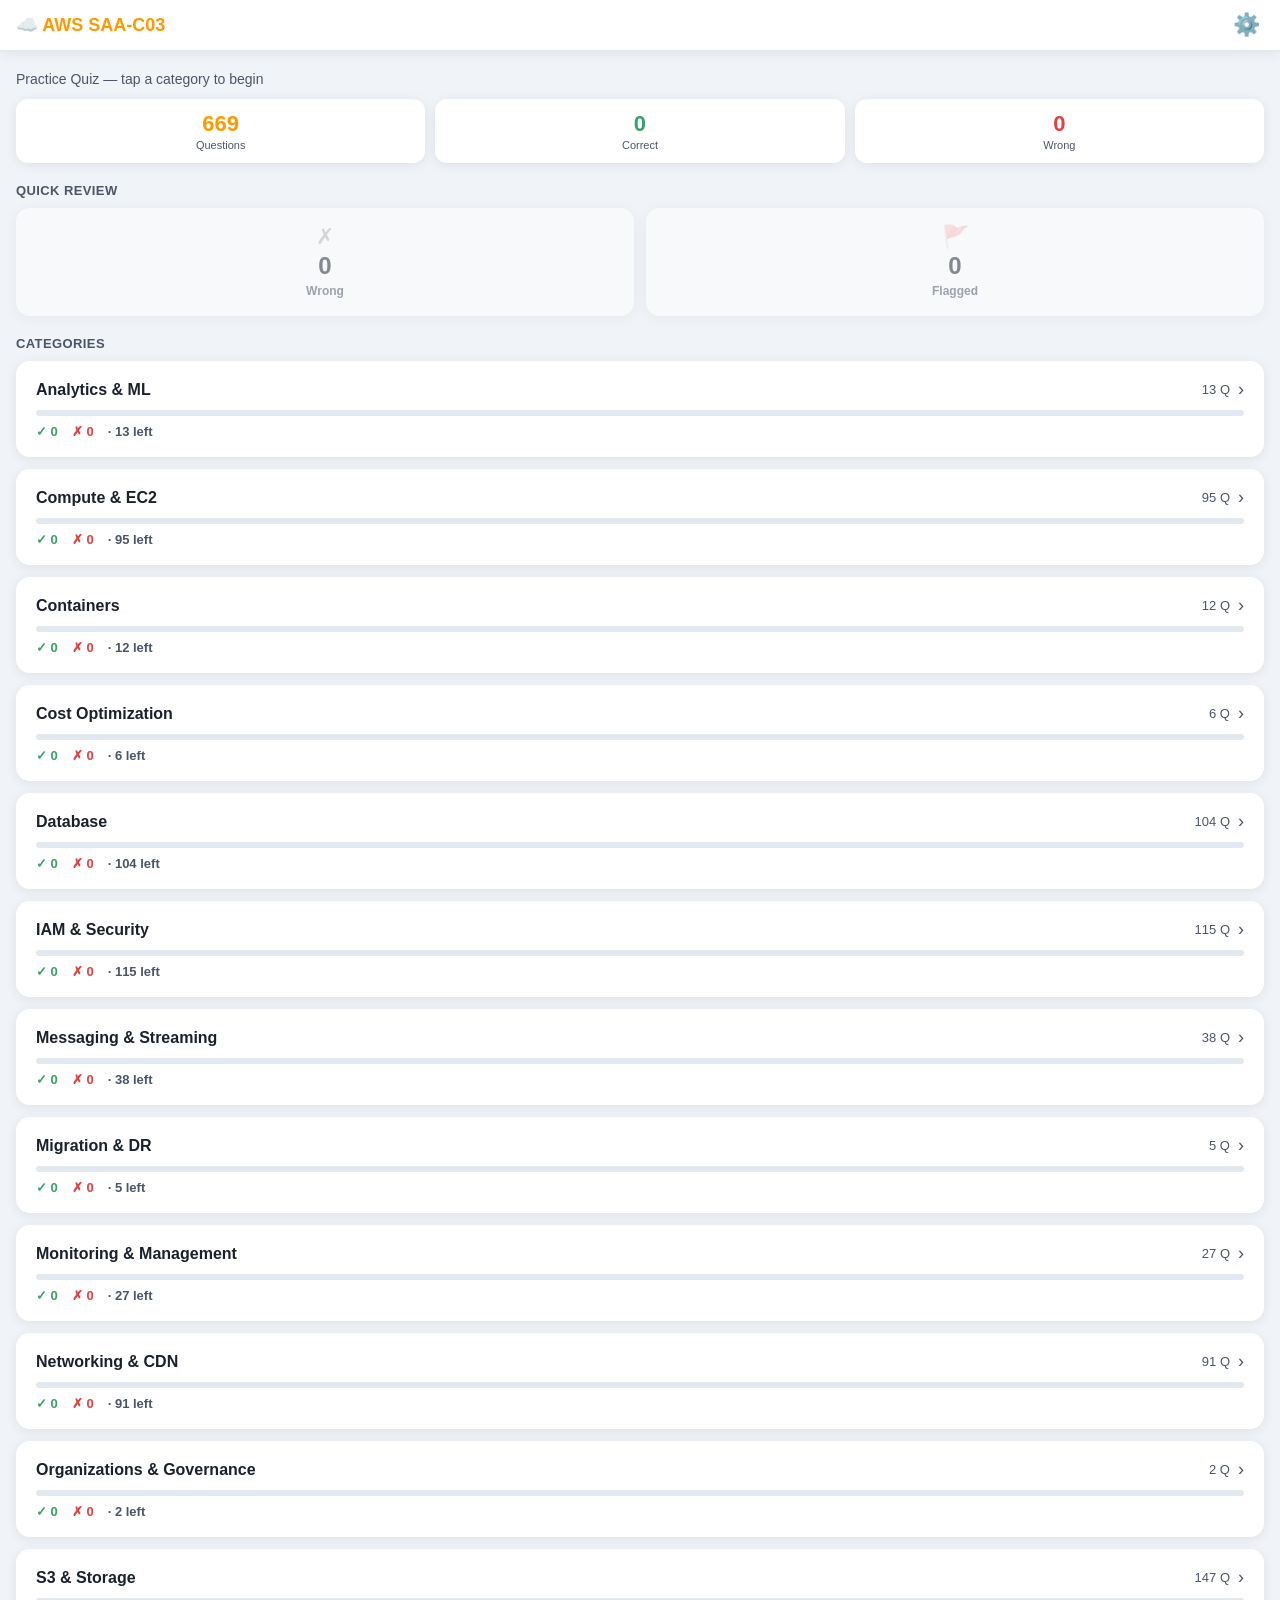
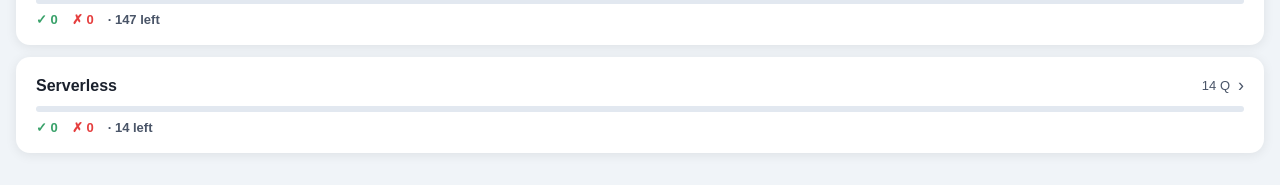
==== commit 219cf72a: "Add explanations for Q1-Q375, new UI pages, and bug fixes - Patch explanations for all 375 questions" ====
--- a/index.html
+++ b/index.html
@@ -1,630 +1,61 @@
 <!DOCTYPE html>
 <html lang="en">
 <head>
-<meta charset="UTF-8">
-<meta name="viewport" content="width=device-width, initial-scale=1.0, viewport-fit=cover">
-<meta name="apple-mobile-web-app-capable" content="yes">
-<meta name="apple-mobile-web-app-status-bar-style" content="black-translucent">
-<meta name="apple-mobile-web-app-title" content="AWS SAA-C03">
-<title>AWS SAA-C03 Quiz</title>
-<style>
-  :root {
-    --bg: #f0f4f8;
-    --card: #ffffff;
-    --text: #1a202c;
-    --subtext: #4a5568;
-    --border: #e2e8f0;
-    --primary: #FF9900;
-    --primary-dark: #e68a00;
-    --correct: #38a169;
-    --correct-bg: #f0fff4;
-    --wrong: #e53e3e;
-    --wrong-bg: #fff5f5;
-    --neutral: #4a90d9;
-    --neutral-bg: #ebf4ff;
-    --btn-text: #fff;
-    --progress-bg: #e2e8f0;
-    --flag-color: #e53e3e;
-    --shadow: 0 2px 12px rgba(0,0,0,0.08);
-    --radius: 14px;
-  }
-  @media (prefers-color-scheme: dark) {
-    :root {
-      --bg: #0f1923;
-      --card: #1a2535;
-      --text: #e8edf5;
-      --subtext: #8fa3bf;
-      --border: #2a3a52;
-      --primary: #FF9900;
-      --primary-dark: #ffb347;
-      --correct: #48bb78;
-      --correct-bg: #1a2e22;
-      --wrong: #fc8181;
-      --wrong-bg: #2d1a1a;
-      --neutral: #63b3ed;
-      --neutral-bg: #1e2e42;
-      --shadow: 0 2px 12px rgba(0,0,0,0.35);
-      --progress-bg: #2a3a52;
-    }
-  }
-  * { box-sizing: border-box; margin: 0; padding: 0; -webkit-tap-highlight-color: transparent; }
-  html, body { height: 100%; font-family: -apple-system, BlinkMacSystemFont, 'Segoe UI', sans-serif; background: var(--bg); color: var(--text); }
-  body { display: flex; flex-direction: column; min-height: 100vh; min-height: -webkit-fill-available; }
-
-  /* Header */
-  .header {
-    background: var(--card);
-    border-bottom: 1px solid var(--border);
-    padding: 12px 16px;
-    padding-top: max(12px, env(safe-area-inset-top));
-    position: sticky; top: 0; z-index: 100;
-    box-shadow: var(--shadow);
-  }
-  .header-top { display: flex; align-items: center; justify-content: space-between; margin-bottom: 8px; }
-  .app-title { font-size: 17px; font-weight: 700; color: var(--primary); letter-spacing: -0.3px; }
-  .score-badge {
-    background: var(--primary); color: #fff;
-    padding: 4px 12px; border-radius: 20px;
-    font-size: 14px; font-weight: 700;
-  }
-  .progress-bar-wrap { height: 5px; background: var(--progress-bg); border-radius: 3px; overflow: hidden; }
-  .progress-bar { height: 100%; background: var(--primary); border-radius: 3px; transition: width 0.4s ease; }
-  .header-meta { display: flex; align-items: center; justify-content: space-between; margin-top: 8px; }
-  .q-counter { font-size: 13px; color: var(--subtext); }
-
-  /* Filter bar */
-  .filter-bar {
-    padding: 10px 16px;
-    background: var(--card);
-    border-bottom: 1px solid var(--border);
-    display: flex; gap: 8px; align-items: center;
-    overflow-x: auto; -webkit-overflow-scrolling: touch;
-    scrollbar-width: none;
-  }
-  .filter-bar::-webkit-scrollbar { display: none; }
-  .filter-label { font-size: 12px; color: var(--subtext); white-space: nowrap; font-weight: 600; }
-  .filter-select {
-    background: var(--bg); color: var(--text);
-    border: 1.5px solid var(--border);
-    border-radius: 8px; padding: 6px 10px;
-    font-size: 14px; outline: none;
-    flex-shrink: 0; max-width: 220px;
-  }
-  .flagged-toggle {
-    background: var(--bg); color: var(--subtext);
-    border: 1.5px solid var(--border);
-    border-radius: 8px; padding: 6px 12px;
-    font-size: 13px; font-weight: 600;
-    cursor: pointer; white-space: nowrap;
-    transition: all 0.2s;
-  }
-  .flagged-toggle.active { border-color: var(--flag-color); color: var(--flag-color); }
-
-  /* Main content */
-  .main {
-    flex: 1; padding: 16px;
-    padding-bottom: max(80px, env(safe-area-inset-bottom));
-    max-width: 720px; margin: 0 auto; width: 100%;
-  }
-
-  /* Question card */
-  .question-card {
-    background: var(--card);
-    border-radius: var(--radius);
-    box-shadow: var(--shadow);
-    padding: 20px;
-    margin-bottom: 16px;
-  }
-  .question-header { display: flex; justify-content: space-between; align-items: flex-start; margin-bottom: 14px; }
-  .domain-tag {
-    background: var(--neutral-bg); color: var(--neutral);
-    font-size: 11px; font-weight: 700; padding: 3px 10px;
-    border-radius: 20px; letter-spacing: 0.3px; text-transform: uppercase;
-  }
-  .flag-btn {
-    background: none; border: none; cursor: pointer;
-    font-size: 22px; padding: 0 0 0 8px; line-height: 1;
-    opacity: 0.35; transition: opacity 0.2s;
-  }
-  .flag-btn.flagged { opacity: 1; }
-  .question-text { font-size: 16px; line-height: 1.65; color: var(--text); font-weight: 500; }
-
-  /* Options */
-  .options { display: flex; flex-direction: column; gap: 10px; margin-bottom: 16px; }
-  .option-btn {
-    width: 100%; background: var(--bg);
-    border: 2px solid var(--border); border-radius: 12px;
-    padding: 14px 16px; cursor: pointer;
-    text-align: left; font-size: 15px;
-    display: flex; align-items: flex-start; gap: 12px;
-    transition: border-color 0.2s, background 0.2s;
-    min-height: 52px; color: var(--text);
-    font-family: inherit; line-height: 1.5;
-  }
-  .option-btn:active { transform: scale(0.98); }
-  .option-btn.selected-correct { background: var(--correct-bg); border-color: var(--correct); color: var(--correct); }
-  .option-btn.selected-wrong   { background: var(--wrong-bg);   border-color: var(--wrong);   color: var(--wrong); }
-  .option-btn.reveal-correct   { background: var(--correct-bg); border-color: var(--correct); color: var(--correct); }
-  .option-btn:disabled { cursor: default; }
-  .option-label {
-    font-weight: 800; font-size: 14px;
-    min-width: 28px; height: 28px; width: 28px; border-radius: 50%;
-    background: var(--border); color: var(--subtext);
-    display: flex; align-items: center; justify-content: center;
-    flex-shrink: 0; transition: background 0.2s, color 0.2s;
-  }
-  .selected-correct .option-label { background: var(--correct); color: #fff; }
-  .selected-wrong .option-label   { background: var(--wrong);   color: #fff; }
-  .reveal-correct .option-label   { background: var(--correct); color: #fff; }
-  .option-text { flex: 1; }
-
-  /* Explanation */
-  .explanation {
-    margin-top: 14px;
-    background: var(--neutral-bg);
-    border-left: 4px solid var(--neutral);
-    border-radius: 0 8px 8px 0;
-    padding: 14px 16px;
-    font-size: 14px; line-height: 1.65;
-    color: var(--text); display: none;
-  }
-  .explanation.visible { display: block; }
-  .explanation strong { color: var(--neutral); }
-
-  /* Action buttons */
-  .action-row { display: flex; gap: 10px; }
-  .btn {
-    flex: 1; padding: 16px; border-radius: 12px;
-    border: none; font-size: 16px; font-weight: 700;
-    cursor: pointer; font-family: inherit;
-    transition: transform 0.15s, background 0.2s;
-    min-height: 52px;
-  }
-  .btn-primary { background: var(--primary); color: #fff; }
-  .btn-primary:active { background: var(--primary-dark); transform: scale(0.97); }
-  .btn-secondary { background: var(--bg); color: var(--text); border: 2px solid var(--border); }
-  .btn:disabled { opacity: 0.4; cursor: default; }
-  .btn-next { display: none; }
-  .btn-next.visible { display: block; }
-
-  /* End screen */
-  .end-screen { display: none; }
-  .end-screen.visible { display: block; }
-  .quiz-area.hidden { display: none; }
-
-  .end-card {
-    background: var(--card); border-radius: var(--radius);
-    box-shadow: var(--shadow); padding: 32px 24px;
-    text-align: center; margin-bottom: 20px;
-  }
-  .end-emoji { font-size: 64px; margin-bottom: 12px; }
-  .end-title { font-size: 24px; font-weight: 800; margin-bottom: 4px; }
-  .end-score { font-size: 48px; font-weight: 900; color: var(--primary); margin: 16px 0 4px; }
-  .end-pct { font-size: 18px; color: var(--subtext); margin-bottom: 24px; }
-  .end-stats { display: grid; grid-template-columns: 1fr 1fr; gap: 12px; margin-bottom: 24px; }
-  .stat-box { background: var(--bg); border-radius: 10px; padding: 14px; }
-  .stat-num { font-size: 24px; font-weight: 800; }
-  .stat-label { font-size: 12px; color: var(--subtext); margin-top: 2px; }
-  .stat-correct .stat-num { color: var(--correct); }
-  .stat-wrong .stat-num { color: var(--wrong); }
-
-  /* Splash */
-  .splash {
-    display: flex; flex-direction: column;
-    align-items: center; justify-content: center;
-    min-height: 100vh; padding: 32px 24px; text-align: center;
-  }
-  .splash-logo { font-size: 72px; margin-bottom: 12px; }
-  .splash-title { font-size: 30px; font-weight: 900; color: var(--primary); margin-bottom: 6px; }
-  .splash-sub { font-size: 16px; color: var(--subtext); margin-bottom: 28px; line-height: 1.5; }
-  .splash-stats {
-    display: grid; grid-template-columns: 1fr 1fr; gap: 12px;
-    width: 100%; max-width: 340px; margin-bottom: 32px;
-  }
-  .splash-stat { background: var(--card); border-radius: 12px; padding: 14px; box-shadow: var(--shadow); }
-  .splash-stat-num { font-size: 26px; font-weight: 800; color: var(--primary); }
-  .splash-stat-label { font-size: 12px; color: var(--subtext); margin-top: 2px; }
-  .btn-start { width: 100%; max-width: 340px; padding: 18px; font-size: 18px; border-radius: 16px; }
-
-  /* Empty state */
-  .empty-msg {
-    background: var(--card); border-radius: var(--radius); padding: 40px 24px;
-    text-align: center; color: var(--subtext); font-size: 16px; line-height: 1.6;
-  }
-
-  @media (min-width: 600px) {
-    .question-text { font-size: 17px; }
-    .option-btn { font-size: 16px; }
-  }
-</style>
+  <meta charset="UTF-8">
+  <meta name="viewport" content="width=device-width, initial-scale=1.0, viewport-fit=cover">
+  <meta name="apple-mobile-web-app-capable" content="yes">
+  <meta name="apple-mobile-web-app-status-bar-style" content="black-translucent">
+  <meta name="apple-mobile-web-app-title" content="AWS SAA-C03">
+  <title>AWS SAA-C03 Quiz</title>
+  <link rel="stylesheet" href="css/styles.css">
 </head>
 <body>
 
-<!-- SPLASH SCREEN -->
-<div id="splash" class="splash">
-  <div class="splash-logo">&#9729;&#65039;</div>
-  <div class="splash-title">AWS SAA-C03</div>
-  <div class="splash-sub">Official Practice Quiz &mdash; 669 Questions<br>Shuffled fresh every session</div>
-  <div class="splash-stats">
-    <div class="splash-stat">
-      <div class="splash-stat-num">669</div>
-      <div class="splash-stat-label">Questions</div>
+  <!-- Top bar -->
+  <div class="top-bar">
+    <div class="top-bar-title">&#9729;&#65039; AWS SAA-C03</div>
+    <button class="icon-btn" onclick="window.location.href='settings.html'" title="Settings">&#9881;&#65039;</button>
+  </div>
+
+  <!-- Summary stats -->
+  <div class="home-hero">
+    <div class="home-sub">Practice Quiz &mdash; tap a category to begin</div>
+  </div>
+  <div class="home-stats">
+    <div class="hstat">
+      <div class="hstat-num" id="hs-total">0</div>
+      <div class="hstat-label">Questions</div>
     </div>
-    <div class="splash-stat">
-      <div class="splash-stat-num">13</div>
-      <div class="splash-stat-label">Domains</div>
+    <div class="hstat">
+      <div class="hstat-num correct" id="hs-correct">0</div>
+      <div class="hstat-label">Correct</div>
     </div>
-    <div class="splash-stat">
-      <div class="splash-stat-num" id="splash-flagged">0</div>
-      <div class="splash-stat-label">Flagged</div>
-    </div>
-    <div class="splash-stat">
-      <div class="splash-stat-num" id="splash-best">&mdash;</div>
-      <div class="splash-stat-label">Best %</div>
-    </div>
-  </div>
-  <button class="btn btn-primary btn-start" onclick="startQuiz()">Start Quiz &#8594;</button>
-</div>
-
-<!-- QUIZ LAYOUT -->
-<div id="quiz-layout" style="display:none; flex-direction:column; min-height:100vh; flex:1;">
-
-  <!-- Header -->
-  <div class="header">
-    <div class="header-top">
-      <div class="app-title">&#9729;&#65039; AWS SAA-C03</div>
-      <div class="score-badge" id="score-badge">0 / 0</div>
-    </div>
-    <div class="progress-bar-wrap">
-      <div class="progress-bar" id="progress-bar" style="width:0%"></div>
-    </div>
-    <div class="header-meta">
-      <span class="q-counter" id="q-counter">Question 1 of 669</span>
-      <span style="font-size:13px;color:var(--subtext);" id="accuracy-pct">&mdash;</span>
+    <div class="hstat">
+      <div class="hstat-num wrong" id="hs-wrong">0</div>
+      <div class="hstat-label">Wrong</div>
     </div>
   </div>
 
-  <!-- Filter bar -->
-  <div class="filter-bar">
-    <span class="filter-label">Domain:</span>
-    <select class="filter-select" id="domain-filter" onchange="applyFilter()">
-      <option value="all">All Domains</option>
-    </select>
-    <button class="flagged-toggle" id="flagged-toggle" onclick="toggleFlaggedMode()">&#128681; Flagged</button>
+  <!-- Quick review actions -->
+  <div class="section-label">Quick Review</div>
+  <div class="quick-actions">
+    <button class="quick-btn quick-btn-wrong" id="qa-wrong" onclick="window.location.href='quiz.html?mode=wrong'" disabled>
+      <span class="qa-icon">&#10007;</span>
+      <span class="qa-count" id="qa-wrong-count">0</span>
+      <span class="qa-label">Wrong</span>
+    </button>
+    <button class="quick-btn quick-btn-flag" id="qa-flag" onclick="window.location.href='quiz.html?mode=flagged'" disabled>
+      <span class="qa-icon">&#128681;</span>
+      <span class="qa-count" id="qa-flag-count">0</span>
+      <span class="qa-label">Flagged</span>
+    </button>
   </div>
 
-  <!-- Main -->
-  <div class="main">
+  <!-- Category list -->
+  <div class="section-label">Categories</div>
+  <div class="categories-list" id="categories-list"></div>
 
-    <!-- Quiz area -->
-    <div id="quiz-area">
-
-      <div class="question-card">
-        <div class="question-header">
-          <span class="domain-tag" id="q-domain">Domain</span>
-          <button class="flag-btn" id="flag-btn" onclick="toggleFlag()">&#128681;</button>
-        </div>
-        <p class="question-text" id="q-text">Loading&hellip;</p>
-        <div class="explanation" id="q-explanation"></div>
-      </div>
-
-      <div class="options" id="options-container"></div>
-
-      <div class="empty-msg" id="empty-msg" style="display:none;">
-        No questions match this filter.<br>Try a different domain or clear the flag filter.
-      </div>
-
-      <div class="action-row">
-        <button class="btn btn-secondary" onclick="goHome()" style="flex:0 0 auto;padding:16px 20px;">&#127968;</button>
-        <button class="btn btn-primary btn-next" id="btn-next" onclick="nextQuestion()">Next &#8594;</button>
-      </div>
-    </div>
-
-    <!-- End screen -->
-    <div class="end-screen" id="end-screen">
-      <div class="end-card">
-        <div class="end-emoji" id="end-emoji">&#127881;</div>
-        <div class="end-title" id="end-title">Quiz Complete!</div>
-        <div class="end-score" id="end-score">0 / 0</div>
-        <div class="end-pct" id="end-pct">0% correct</div>
-        <div class="end-stats">
-          <div class="stat-box stat-correct">
-            <div class="stat-num" id="end-correct">0</div>
-            <div class="stat-label">Correct</div>
-          </div>
-          <div class="stat-box stat-wrong">
-            <div class="stat-num" id="end-wrong">0</div>
-            <div class="stat-label">Wrong</div>
-          </div>
-          <div class="stat-box">
-            <div class="stat-num" id="end-flagged">0</div>
-            <div class="stat-label">Flagged</div>
-          </div>
-          <div class="stat-box">
-            <div class="stat-num" id="end-total">0</div>
-            <div class="stat-label">Total</div>
-          </div>
-        </div>
-        <div style="display:flex;flex-direction:column;gap:10px;">
-          <button class="btn btn-primary" onclick="restartQuiz()">&#128260; Restart Quiz</button>
-          <button class="btn btn-secondary" onclick="reviewFlagged()" id="btn-review-flagged">&#128681; Review Flagged</button>
-          <button class="btn btn-secondary" onclick="goHome()">&#127968; Home</button>
-        </div>
-      </div>
-    </div>
-
-  </div>
-</div>
-
-<script>
-const questions = [{"id":1,"question":"A company collects data for temperature, humidity, and atmospheric pressure in cities across multiple continents. The average volume of data that the company collects from each site daily is 500 GB. Each site has a high-speed Internet connection. The company wants to aggregate the data from all these global sites as quickly as possible in a single Amazon S3 bucket. The solution must minimize operational complexity. Which solution meets these requirements?","options":{"A":"Turn on S3 Transfer Acceleration on the destination S3 bucket. Use multipart uploads to directly upload site data to the destination S3 bucket.","B":"Upload the data from each site to an S3 bucket in the closest Region. Use S3 Cross-Region Replication to copy objects to the destination S3 bucket. Then remove the data from the origin S3 bucket.","C":"Schedule AWS Snowball Edge Storage Optimized device jobs daily to transfer data from each site to the closest Region. Use S3 Cross- Region Replication to copy objects to the destination S3 bucket.","D":"Upload the data from each site to an Amazon EC2 instance in the closest Region. Store the data in an Amazon Elastic Block Store (Amazon EBS) volume. At regular intervals, take an EBS snapshot and copy it to the Region that contains the destination S3 bucket. Restore the EBS volume in that Region."},"answer":"A","domain":"S3 & Storage","explanation":"The correct answer is A: Turn on S3 Transfer Acceleration on the destination S3 bucket. Use multipart uploads to directly upload site data to the destination S3 bucket."},{"id":2,"question":"A company needs the ability to analyze the log files of its proprietary application. The logs are stored in JSON format in an Amazon S3 bucket. Queries will be simple and will run on-demand. A solutions architect needs to perform the analysis with minimal changes to the existing architecture. What should the solutions architect do to meet these requirements with the LEAST amount of operational overhead?","options":{"A":"Use Amazon Redshift to load all the content into one place and run the SQL queries as needed.","B":"Use Amazon CloudWatch Logs to store the logs. Run SQL queries as needed from the Amazon CloudWatch console.","C":"Use Amazon Athena directly with Amazon S3 to run the queries as needed.","D":"Use AWS Glue to catalog the logs. Use a transient Apache Spark cluster on Amazon EMR to run the SQL queries as needed."},"answer":"C","domain":"Analytics & ML","explanation":"The correct answer is C: Use Amazon Athena directly with Amazon S3 to run the queries as needed. This option requires the least operational overhead by leveraging a managed AWS service."},{"id":3,"question":"A company uses AWS Organizations to manage multiple AWS accounts for different departments. The management account has an Amazon S3 bucket that contains project reports. The company wants to limit access to this S3 bucket to only users of accounts within the organization in AWS Organizations. Which solution meets these requirements with the LEAST amount of operational overhead?","options":{"A":"Add the aws PrincipalOrgID global condition key with a reference to the organization ID to the S3 bucket policy.","B":"Create an organizational unit (OU) for each department. Add the aws:PrincipalOrgPaths global condition key to the S3 bucket policy.","C":"Use AWS CloudTrail to monitor the CreateAccount, InviteAccountToOrganization, LeaveOrganization, and RemoveAccountFromOrganization events. Update the S3 bucket policy accordingly.","D":"Tag each user that needs access to the S3 bucket. Add the aws:PrincipalTag global condition key to the S3 bucket policy."},"answer":"A","domain":"IAM & Security","explanation":"The correct answer is A: Add the aws PrincipalOrgID global condition key with a reference to the organization ID to the S3 bucket policy. This option requires the least operational overhead by leveraging a managed AWS service."},{"id":4,"question":"An application runs on an Amazon EC2 instance in a VPC. The application processes logs that are stored in an Amazon S3 bucket. The EC2 instance needs to access the S3 bucket without connectivity to the internet. Which solution will provide private network connectivity to Amazon S3?","options":{"A":"Create a gateway VPC endpoint to the S3 bucket.","B":"Stream the logs to Amazon CloudWatch Logs. Export the logs to the S3 bucket.","C":"Create an instance profile on Amazon EC2 to allow S3 access.","D":"Create an Amazon API Gateway API with a private link to access the S3 endpoint."},"answer":"A","domain":"Networking & CDN","explanation":"The correct answer is A: Create a gateway VPC endpoint to the S3 bucket."},{"id":5,"question":"A company is hosting a web application on AWS using a single Amazon EC2 instance that stores user-uploaded documents in an Amazon EBS volume. For better scalability and availability, the company duplicated the architecture and created a second EC2 instance and EBS volume in another Availability Zone, placing both behind an Application Load Balancer. After completing this change, users reported that, each time they refreshed the website, they could see one subset of their documents or the other, but never all of the documents at the same time. What should a solutions architect propose to ensure users see all of their documents at once?","options":{"A":"Copy the data so both EBS volumes contain all the documents","B":"Configure the Application Load Balancer to direct a user to the server with the documents","C":"Copy the data from both EBS volumes to Amazon EFS. Modify the application to save new documents to Amazon EFS","D":"Configure the Application Load Balancer to send the request to both servers. Return each document from the correct server"},"answer":"C","domain":"S3 & Storage","explanation":"The correct answer is C: Copy the data from both EBS volumes to Amazon EFS. Modify the application to save new documents to Amazon EFS This option ensures high availability."},{"id":6,"question":"A company uses NFS to store large video files in on-premises network attached storage. Each video file ranges in size from 1 MB to 500 GB. The total storage is 70 TB and is no longer growing. The company decides to migrate the video files to Amazon S3. The company must migrate the video files as soon as possible while using the least possible network bandwidth. Which solution will meet these requirements?","options":{"A":"Create an S3 bucket. Create an IAM role that has permissions to write to the S3 bucket. Use the AWS CLI to copy all files locally to the S3 bucket.","B":"Create an AWS Snowball Edge job. Receive a Snowball Edge device on premises. Use the Snowball Edge client to transfer data to the device. Return the device so that AWS can import the data into Amazon S3.","C":"Deploy an S3 File Gateway on premises. Create a public service endpoint to connect to the S3 File Gateway. Create an S3 bucket. Create a new NFS file share on the S3 File Gateway. Point the new file share to the S3 bucket. Transfer the data from the existing NFS file share to the S3 File Gateway.","D":"Set up an AWS Direct Connect connection between the on-premises network and AWS. Deploy an S3 File Gateway on premises. Create a public virtual interface (VIF) to connect to the S3 File Gateway. Create an S3 bucket. Create a new NFS file share on the S3 File Gateway. Point the new file share to the S3 bucket. Transfer the data from the existing NFS file share to the S3 File Gateway."},"answer":"C","domain":"IAM & Security","explanation":"The correct answer is C: Deploy an S3 File Gateway on premises. Create a public service endpoint to connect to the S3 File Gateway. Create an S3 bucket. Create a new NFS file share on the S3 File Gateway. Point the new file share to the S3 bucket. Transfer the data from the existing NFS file share to the S3 File Gateway."},{"id":7,"question":"A company has an application that ingests incoming messages. Dozens of other applications and microservices then quickly consume these messages. The number of messages varies drastically and sometimes increases suddenly to 100,000 each second. The company wants to decouple the solution and increase scalability. Which solution meets these requirements?","options":{"A":"Persist the messages to Amazon Kinesis Data Analytics. Configure the consumer applications to read and process the messages.","B":"Deploy the ingestion application on Amazon EC2 instances in an Auto Scaling group to scale the number of EC2 instances based on CPU metrics.","C":"Write the messages to Amazon Kinesis Data Streams with a single shard. Use an AWS Lambda function to preprocess messages and store them in Amazon DynamoDB. Configure the consumer applications to read from DynamoDB to process the messages.","D":"Publish the messages to an Amazon Simple Notification Service (Amazon SNS) topic with multiple Amazon Simple Queue Service (Amazon SOS) subscriptions. Configure the consumer applications to process the messages from the queues."},"answer":"A","domain":"Messaging & Streaming","explanation":"The correct answer is A: Persist the messages to Amazon Kinesis Data Analytics. Configure the consumer applications to read and process the messages. This option provides the best scalability."},{"id":8,"question":"A company is migrating a distributed application to AWS. The application serves variable workloads. The legacy platform consists of a primary server that coordinates jobs across multiple compute nodes. The company wants to modernize the application with a solution that maximizes resiliency and scalability. How should a solutions architect design the architecture to meet these requirements?","options":{"A":"Configure an Amazon Simple Queue Service (Amazon SQS) queue as a destination for the jobs. Implement the compute nodes with Amazon EC2 instances that are managed in an Auto Scaling group. Configure EC2 Auto Scaling to use scheduled scaling.","B":"Configure an Amazon Simple Queue Service (Amazon SQS) queue as a destination for the jobs. Implement the compute nodes with Amazon EC2 instances that are managed in an Auto Scaling group. Configure EC2 Auto Scaling based on the size of the queue.","C":"Implement the primary server and the compute nodes with Amazon EC2 instances that are managed in an Auto Scaling group. Configure AWS CloudTrail as a destination for the jobs. Configure EC2 Auto Scaling based on the load on the primary server.","D":"Implement the primary server and the compute nodes with Amazon EC2 instances that are managed in an Auto Scaling group. Configure Amazon EventBridge (Amazon CloudWatch Events) as a destination for the jobs. Configure EC2 Auto Scaling based on the load on the compute nodes."},"answer":"C","domain":"Compute & EC2","explanation":"The correct answer is C: Implement the primary server and the compute nodes with Amazon EC2 instances that are managed in an Auto Scaling group. Configure AWS CloudTrail as a destination for the jobs. Configure EC2 Auto Scaling based on the load on the primary server. This option provides the best scalability."},{"id":9,"question":"A company is running an SMB file server in its data center. The file server stores large files that are accessed frequently for the first few days after the files are created. After 7 days the files are rarely accessed. The total data size is increasing and is close to the company's total storage capacity. A solutions architect must increase the company's available storage space without losing low-latency access to the most recently accessed files. The solutions architect must also provide file lifecycle management to avoid future storage issues. Which solution will meet these requirements?","options":{"A":"Use AWS DataSync to copy data that is older than 7 days from the SMB file server to AWS.","B":"Create an Amazon S3 File Gateway to extend the company's storage space. Create an S3 Lifecycle policy to transition the data to S3 Glacier Deep Archive after 7 days.","C":"Create an Amazon FSx for Windows File Server file system to extend the company's storage space.","D":"Install a utility on each user's computer to access Amazon S3. Create an S3 Lifecycle policy to transition the data to S3 Glacier Flexible Retrieval after 7 days."},"answer":"D","domain":"S3 & Storage","explanation":"The correct answer is D: Install a utility on each user's computer to access Amazon S3. Create an S3 Lifecycle policy to transition the data to S3 Glacier Flexible Retrieval after 7 days."},{"id":10,"question":"A company is building an ecommerce web application on AWS. The application sends information about new orders to an Amazon API Gateway REST API to process. The company wants to ensure that orders are processed in the order that they are received. Which solution will meet these requirements?","options":{"A":"Use an API Gateway integration to publish a message to an Amazon Simple Notification Service (Amazon SNS) topic when the application receives an order. Subscribe an AWS Lambda function to the topic to perform processing.","B":"Use an API Gateway integration to send a message to an Amazon Simple Queue Service (Amazon SQS) FIFO queue when the application receives an order. Configure the SQS FIFO queue to invoke an AWS Lambda function for processing.","C":"Use an API Gateway authorizer to block any requests while the application processes an order.","D":"Use an API Gateway integration to send a message to an Amazon Simple Queue Service (Amazon SQS) standard queue when the application receives an order. Configure the SQS standard queue to invoke an AWS Lambda function for processing."},"answer":"A","domain":"Messaging & Streaming","explanation":"The correct answer is A: Use an API Gateway integration to publish a message to an Amazon Simple Notification Service (Amazon SNS) topic when the application receives an order. Subscribe an AWS Lambda function to the topic to perform processing."},{"id":11,"question":"A company has an application that runs on Amazon EC2 instances and uses an Amazon Aurora database. The EC2 instances connect to the database by using user names and passwords that are stored locally in a file. The company wants to minimize the operational overhead of credential management. What should a solutions architect do to accomplish this goal?","options":{"A":"Use AWS Secrets Manager. Turn on automatic rotation.","B":"Use AWS Systems Manager Parameter Store. Turn on automatic rotation.","C":"Create an Amazon S3 bucket to store objects that are encrypted with an AWS Key Management Service (AWS KMS) encryption key. Migrate the credential file to the S3 bucket. Point the application to the S3 bucket.","D":"Create an encrypted Amazon Elastic Block Store (Amazon EBS) volume for each EC2 instance. Attach the new EBS volume to each EC2 instance. Migrate the credential file to the new EBS volume. Point the application to the new EBS volume."},"answer":"B","domain":"S3 & Storage","explanation":"The correct answer is B: Use AWS Systems Manager Parameter Store. Turn on automatic rotation."},{"id":12,"question":"A global company hosts its web application on Amazon EC2 instances behind an Application Load Balancer (ALB). The web application has static data and dynamic data. The company stores its static data in an Amazon S3 bucket. The company wants to improve performance and reduce latency for the static data and dynamic data. The company is using its own domain name registered with Amazon Route 53. What should a solutions architect do to meet these requirements?","options":{"A":"Create an Amazon CloudFront distribution that has the S3 bucket and the ALB as origins. Configure Route 53 to route traffic to the CloudFront distribution.","B":"Create an Amazon CloudFront distribution that has the ALB as an origin. Create an AWS Global Accelerator standard accelerator that has the S3 bucket as an endpoint Configure Route 53 to route traffic to the CloudFront distribution.","C":"Create an Amazon CloudFront distribution that has the S3 bucket as an origin. Create an AWS Global Accelerator standard accelerator that has the ALB and the CloudFront distribution as endpoints. Create a custom domain name that points to the accelerator DNS name. Use the custom domain name as an endpoint for the web application.","D":"Create an Amazon CloudFront distribution that has the ALB as an origin. Create an AWS Global Accelerator standard accelerator that has the S3 bucket as an endpoint. Create two domain names. Point one domain name to the CloudFront DNS name for dynamic content. Point the other domain name to the accelerator DNS name for static content. Use the domain names as endpoints for the web application."},"answer":"C","domain":"Networking & CDN","explanation":"The correct answer is C: Create an Amazon CloudFront distribution that has the S3 bucket as an origin. Create an AWS Global Accelerator standard accelerator that has the ALB and the CloudFront distribution as endpoints. Create a custom domain name that points to the accelerator DNS name. Use the custom domain name as an endpoint for the web application."},{"id":13,"question":"A company performs monthly maintenance on its AWS infrastructure. During these maintenance activities, the company needs to rotate the credentials for its Amazon RDS for MySQL databases across multiple AWS Regions. Which solution will meet these requirements with the LEAST operational overhead?","options":{"A":"Store the credentials as secrets in AWS Secrets Manager. Use multi-Region secret replication for the required Regions. Configure Secrets Manager to rotate the secrets on a schedule.","B":"Store the credentials as secrets in AWS Systems Manager by creating a secure string parameter. Use multi-Region secret replication for the required Regions. Configure Systems Manager to rotate the secrets on a schedule.","C":"Store the credentials in an Amazon S3 bucket that has server-side encryption (SSE) enabled. Use Amazon EventBridge (Amazon CloudWatch Events) to invoke an AWS Lambda function to rotate the credentials.","D":"Encrypt the credentials as secrets by using AWS Key Management Service (AWS KMS) multi-Region customer managed keys. Store the secrets in an Amazon DynamoDB global table. Use an AWS Lambda function to retrieve the secrets from DynamoDB. Use the RDS API to rotate the secrets."},"answer":"A","domain":"Database","explanation":"The correct answer is A: Store the credentials as secrets in AWS Secrets Manager. Use multi-Region secret replication for the required Regions. Configure Secrets Manager to rotate the secrets on a schedule. This option requires the least operational overhead by leveraging a managed AWS service."},{"id":14,"question":"A company runs an ecommerce application on Amazon EC2 instances behind an Application Load Balancer. The instances run in an Amazon EC2 Auto Scaling group across multiple Availability Zones. The Auto Scaling group scales based on CPU utilization metrics. The ecommerce application stores the transaction data in a MySQL 8.0 database that is hosted on a large EC2 instance. The database's performance degrades quickly as application load increases. The application handles more read requests than write transactions. The company wants a solution that will automatically scale the database to meet the demand of unpredictable read workloads while maintaining high availability. Which solution will meet these requirements?","options":{"A":"Use Amazon Redshift with a single node for leader and compute functionality.","B":"Use Amazon RDS with a Single-AZ deployment Configure Amazon RDS to add reader instances in a different Availability Zone.","C":"Use Amazon Aurora with a Multi-AZ deployment. Configure Aurora Auto Scaling with Aurora Replicas.","D":"Use Amazon ElastiCache for Memcached with EC2 Spot Instances."},"answer":"C","domain":"Database","explanation":"The correct answer is C: Use Amazon Aurora with a Multi-AZ deployment. Configure Aurora Auto Scaling with Aurora Replicas. This option ensures high availability."},{"id":15,"question":"A company recently migrated to AWS and wants to implement a solution to protect the traffic that flows in and out of the production VPC. The company had an inspection server in its on-premises data center. The inspection server performed specific operations such as traffic flow inspection and traffic filtering. The company wants to have the same functionalities in the AWS Cloud. Which solution will meet these requirements?","options":{"A":"Use Amazon GuardDuty for traffic inspection and traffic filtering in the production VPC.","B":"Use Traffic Mirroring to mirror traffic from the production VPC for traffic inspection and filtering.","C":"Use AWS Network Firewall to create the required rules for traffic inspection and traffic filtering for the production VPC.","D":"Use AWS Firewall Manager to create the required rules for traffic inspection and traffic filtering for the production VPC."},"answer":"C","domain":"IAM & Security","explanation":"The correct answer is C: Use AWS Network Firewall to create the required rules for traffic inspection and traffic filtering for the production VPC."},{"id":16,"question":"A company hosts a data lake on AWS. The data lake consists of data in Amazon S3 and Amazon RDS for PostgreSQL. The company needs a reporting solution that provides data visualization and includes all the data sources within the data lake. Only the company's management team should have full access to all the visualizations. The rest of the company should have only limited access. Which solution will meet these requirements?","options":{"A":"Create an analysis in Amazon QuickSight. Connect all the data sources and create new datasets. Publish dashboards to visualize the data. Share the dashboards with the appropriate IAM roles.","B":"Create an analysis in Amazon QuickSight. Connect all the data sources and create new datasets. Publish dashboards to visualize the data. Share the dashboards with the appropriate users and groups.","C":"Create an AWS Glue table and crawler for the data in Amazon S3. Create an AWS Glue extract, transform, and load (ETL) job to produce reports. Publish the reports to Amazon S3. Use S3 bucket policies to limit access to the reports.","D":"Create an AWS Glue table and crawler for the data in Amazon S3. Use Amazon Athena Federated Query to access data within Amazon RDS for PostgreSQL. Generate reports by using Amazon Athena. Publish the reports to Amazon S3. Use S3 bucket policies to limit access to the reports."},"answer":"D","domain":"Analytics & ML","explanation":"The correct answer is D: Create an AWS Glue table and crawler for the data in Amazon S3. Use Amazon Athena Federated Query to access data within Amazon RDS for PostgreSQL. Generate reports by using Amazon Athena. Publish the reports to Amazon S3. Use S3 bucket policies to limit access to the reports."},{"id":17,"question":"A company is implementing a new business application. The application runs on two Amazon EC2 instances and uses an Amazon S3 bucket for document storage. A solutions architect needs to ensure that the EC2 instances can access the S3 bucket. What should the solutions architect do to meet this requirement?","options":{"A":"Create an IAM role that grants access to the S3 bucket. Attach the role to the EC2 instances.","B":"Create an IAM policy that grants access to the S3 bucket. Attach the policy to the EC2 instances.","C":"Create an IAM group that grants access to the S3 bucket. Attach the group to the EC2 instances.","D":"Create an IAM user that grants access to the S3 bucket. Attach the user account to the EC2 instances."},"answer":"A","domain":"IAM & Security","explanation":"The correct answer is A: Create an IAM role that grants access to the S3 bucket. Attach the role to the EC2 instances."},{"id":18,"question":"An application development team is designing a microservice that will convert large images to smaller, compressed images. When a user uploads an image through the web interface, the microservice should store the image in an Amazon S3 bucket, process and compress the image with an AWS Lambda function, and store the image in its compressed form in a different S3 bucket. A solutions architect needs to design a solution that uses durable, stateless components to process the images automatically. Which combination of actions will meet these requirements? (Choose two.)","options":{"A":"Create an Amazon Simple Queue Service (Amazon SQS) queue. Configure the S3 bucket to send a notification to the SQS queue when an image is uploaded to the S3 bucket.","B":"Configure the Lambda function to use the Amazon Simple Queue Service (Amazon SQS) queue as the invocation source. When the SQS message is successfully processed, delete the message in the queue.","C":"Configure the Lambda function to monitor the S3 bucket for new uploads. When an uploaded image is detected, write the file name to a text file in memory and use the text file to keep track of the images that were processed.","D":"Launch an Amazon EC2 instance to monitor an Amazon Simple Queue Service (Amazon SQS) queue. When items are added to the queue, log the file name in a text file on the EC2 instance and invoke the Lambda function.","E":"Configure an Amazon EventBridge (Amazon CloudWatch Events) event to monitor the S3 bucket. When an image is uploaded, send an alert to an Amazon ample Notification Service (Amazon SNS) topic with the application owner's email address for further processing."},"answer":"A","domain":"Messaging & Streaming","explanation":"The correct answer is A: Create an Amazon Simple Queue Service (Amazon SQS) queue. Configure the S3 bucket to send a notification to the SQS queue when an image is uploaded to the S3 bucket."},{"id":19,"question":"A company has a three-tier web application that is deployed on AWS. The web servers are deployed in a public subnet in a VPC. The application servers and database servers are deployed in private subnets in the same VPC. The company has deployed a third-party virtual firewall appliance from AWS Marketplace in an inspection VPC. The appliance is configured with an IP interface that can accept IP packets. A solutions architect needs to integrate the web application with the appliance to inspect all traffic to the application before the traffic reaches the web server. Which solution will meet these requirements with the LEAST operational overhead?","options":{"A":"Create a Network Load Balancer in the public subnet of the application's VPC to route the traffic to the appliance for packet inspection.","B":"Create an Application Load Balancer in the public subnet of the application's VPC to route the traffic to the appliance for packet inspection.","C":"Deploy a transit gateway in the inspection VPConfigure route tables to route the incoming packets through the transit gateway.","D":"Deploy a Gateway Load Balancer in the inspection VPC. Create a Gateway Load Balancer endpoint to receive the incoming packets and forward the packets to the appliance."},"answer":"B","domain":"Networking & CDN","explanation":"The correct answer is B: Create an Application Load Balancer in the public subnet of the application's VPC to route the traffic to the appliance for packet inspection. This option requires the least operational overhead by leveraging a managed AWS service."},{"id":20,"question":"A company wants to improve its ability to clone large amounts of production data into a test environment in the same AWS Region. The data is stored in Amazon EC2 instances on Amazon Elastic Block Store (Amazon EBS) volumes. Modifications to the cloned data must not affect the production environment. The software that accesses this data requires consistently high I/O performance. A solutions architect needs to minimize the time that is required to clone the production data into the test environment. Which solution will meet these requirements?","options":{"A":"Take EBS snapshots of the production EBS volumes. Restore the snapshots onto EC2 instance store volumes in the test environment.","B":"Configure the production EBS volumes to use the EBS Multi-Attach feature. Take EBS snapshots of the production EBS volumes. Attach the production EBS volumes to the EC2 instances in the test environment.","C":"Take EBS snapshots of the production EBS volumes. Create and initialize new EBS volumes. Attach the new EBS volumes to EC2 instances in the test environment before restoring the volumes from the production EBS snapshots.","D":"Take EBS snapshots of the production EBS volumes. Turn on the EBS fast snapshot restore feature on the EBS snapshots. Restore the snapshots into new EBS volumes. Attach the new EBS volumes to EC2 instances in the test environment."},"answer":"D","domain":"S3 & Storage","explanation":"The correct answer is D: Take EBS snapshots of the production EBS volumes. Turn on the EBS fast snapshot restore feature on the EBS snapshots. Restore the snapshots into new EBS volumes. Attach the new EBS volumes to EC2 instances in the test environment."},{"id":21,"question":"An ecommerce company wants to launch a one-deal-a-day website on AWS. Each day will feature exactly one product on sale for a period of 24 hours. The company wants to be able to handle millions of requests each hour with millisecond latency during peak hours. Which solution will meet these requirements with the LEAST operational overhead?","options":{"A":"Use Amazon S3 to host the full website in different S3 buckets. Add Amazon CloudFront distributions. Set the S3 buckets as origins for the distributions. Store the order data in Amazon S3.","B":"Deploy the full website on Amazon EC2 instances that run in Auto Scaling groups across multiple Availability Zones. Add an Application Load Balancer (ALB) to distribute the website traffic. Add another ALB for the backend APIs. Store the data in Amazon RDS for MySQL.","C":"Migrate the full application to run in containers. Host the containers on Amazon Elastic Kubernetes Service (Amazon EKS). Use the Kubernetes Cluster Autoscaler to increase and decrease the number of pods to process bursts in traffic. Store the data in Amazon RDS for MySQL.","D":"Use an Amazon S3 bucket to host the website's static content. Deploy an Amazon CloudFront distribution. Set the S3 bucket as the origin. Use Amazon API Gateway and AWS Lambda functions for the backend APIs. Store the data in Amazon DynamoDB."},"answer":"D","domain":"Containers","explanation":"The correct answer is D: Use an Amazon S3 bucket to host the website's static content. Deploy an Amazon CloudFront distribution. Set the S3 bucket as the origin. Use Amazon API Gateway and AWS Lambda functions for the backend APIs. Store the data in Amazon DynamoDB. This option requires the least operational overhead by leveraging a managed AWS service."},{"id":22,"question":"A solutions architect is using Amazon S3 to design the storage architecture of a new digital media application. The media files must be resilient to the loss of an Availability Zone. Some files are accessed frequently while other files are rarely accessed in an unpredictable pattern. The solutions architect must minimize the costs of storing and retrieving the media files. Which storage option meets these requirements?","options":{"A":"S3 Standard","B":"S3 Intelligent-Tiering","C":"S3 Standard-Infrequent Access (S3 Standard-IA)","D":"S3 One Zone-Infrequent Access (S3 One Zone-IA)"},"answer":"B","domain":"S3 & Storage","explanation":"The correct answer is B: S3 Intelligent-Tiering This option ensures high availability."},{"id":23,"question":"A company is storing backup files by using Amazon S3 Standard storage. The files are accessed frequently for 1 month. However, the files are not accessed after 1 month. The company must keep the files indefinitely. Which storage solution will meet these requirements MOST cost-effectively?","options":{"A":"Configure S3 Intelligent-Tiering to automatically migrate objects.","B":"Create an S3 Lifecycle configuration to transition objects from S3 Standard to S3 Glacier Deep Archive after 1 month.","C":"Create an S3 Lifecycle configuration to transition objects from S3 Standard to S3 Standard-Infrequent Access (S3 Standard-IA) after 1 month.","D":"Create an S3 Lifecycle configuration to transition objects from S3 Standard to S3 One Zone-Infrequent Access (S3 One Zone-IA) after 1 month."},"answer":"B","domain":"S3 & Storage","explanation":"The correct answer is B: Create an S3 Lifecycle configuration to transition objects from S3 Standard to S3 Glacier Deep Archive after 1 month. This option provides the most cost-effective solution."},{"id":24,"question":"A company observes an increase in Amazon EC2 costs in its most recent bill. The billing team notices unwanted vertical scaling of instance types for a couple of EC2 instances. A solutions architect needs to create a graph comparing the last 2 months of EC2 costs and perform an in-depth analysis to identify the root cause of the vertical scaling. How should the solutions architect generate the information with the LEAST operational overhead?","options":{"A":"Use AWS Budgets to create a budget report and compare EC2 costs based on instance types.","B":"Use Cost Explorer's granular filtering feature to perform an in-depth analysis of EC2 costs based on instance types.","C":"Use graphs from the AWS Billing and Cost Management dashboard to compare EC2 costs based on instance types for the last 2 months.","D":"Use AWS Cost and Usage Reports to create a report and send it to an Amazon S3 bucket. Use Amazon QuickSight with Amazon S3 as a source to generate an interactive graph based on instance types."},"answer":"C","domain":"Cost Optimization","explanation":"The correct answer is C: Use graphs from the AWS Billing and Cost Management dashboard to compare EC2 costs based on instance types for the last 2 months. This option requires the least operational overhead by leveraging a managed AWS service."},{"id":25,"question":"A company is designing an application. The application uses an AWS Lambda function to receive information through Amazon API Gateway and to store the information in an Amazon Aurora PostgreSQL database. During the proof-of-concept stage, the company has to increase the Lambda quotas significantly to handle the high volumes of data that the company needs to load into the database. A solutions architect must recommend a new design to improve scalability and minimize the configuration effort. Which solution will meet these requirements?","options":{"A":"Refactor the Lambda function code to Apache Tomcat code that runs on Amazon EC2 instances. Connect the database by using native Java Database Connectivity (JDBC) drivers.","B":"Change the platform from Aurora to Amazon DynamoDProvision a DynamoDB Accelerator (DAX) cluster. Use the DAX client SDK to point the existing DynamoDB API calls at the DAX cluster.","C":"Set up two Lambda functions. Configure one function to receive the information. Configure the other function to load the information into the database. Integrate the Lambda functions by using Amazon Simple Notification Service (Amazon SNS).","D":"Set up two Lambda functions. Configure one function to receive the information. Configure the other function to load the information into the database. Integrate the Lambda functions by using an Amazon Simple Queue Service (Amazon SQS) queue."},"answer":"D","domain":"Database","explanation":"The correct answer is D: Set up two Lambda functions. Configure one function to receive the information. Configure the other function to load the information into the database. Integrate the Lambda functions by using an Amazon Simple Queue Service (Amazon SQS) queue. This option provides the best scalability."},{"id":26,"question":"A company needs to review its AWS Cloud deployment to ensure that its Amazon S3 buckets do not have unauthorized configuration changes. What should a solutions architect do to accomplish this goal?","options":{"A":"Turn on AWS Config with the appropriate rules.","B":"Turn on AWS Trusted Advisor with the appropriate checks.","C":"Turn on Amazon Inspector with the appropriate assessment template.","D":"Turn on Amazon S3 server access logging. Configure Amazon EventBridge (Amazon Cloud Watch Events)."},"answer":"A","domain":"Monitoring & Management","explanation":"The correct answer is A: Turn on AWS Config with the appropriate rules."},{"id":27,"question":"A company is launching a new application and will display application metrics on an Amazon CloudWatch dashboard. The company's product manager needs to access this dashboard periodically. The product manager does not have an AWS account. A solutions architect must provide access to the product manager by following the principle of least privilege. Which solution will meet these requirements?","options":{"A":"Share the dashboard from the CloudWatch console. Enter the product manager's email address, and complete the sharing steps. Provide a shareable link for the dashboard to the product manager.","B":"Create an IAM user specifically for the product manager. Attach the CloudWatchReadOnlyAccess AWS managed policy to the user. Share the new login credentials with the product manager. Share the browser URL of the correct dashboard with the product manager.","C":"Create an IAM user for the company's employees. Attach the ViewOnlyAccess AWS managed policy to the IAM user. Share the new login credentials with the product manager. Ask the product manager to navigate to the CloudWatch console and locate the dashboard by name in the Dashboards section.","D":"Deploy a bastion server in a public subnet. When the product manager requires access to the dashboard, start the server and share the RDP credentials. On the bastion server, ensure that the browser is configured to open the dashboard URL with cached AWS credentials that have appropriate permissions to view the dashboard."},"answer":"B","domain":"Monitoring & Management","explanation":"The correct answer is B: Create an IAM user specifically for the product manager. Attach the CloudWatchReadOnlyAccess AWS managed policy to the user. Share the new login credentials with the product manager. Share the browser URL of the correct dashboard with the product manager."},{"id":28,"question":"A company is migrating applications to AWS. The applications are deployed in different accounts. The company manages the accounts centrally by using AWS Organizations. The company's security team needs a single sign-on (SSO) solution across all the company's accounts. The company must continue managing the users and groups in its on-premises self-managed Microsoft Active Directory. Which solution will meet these requirements?","options":{"A":"Enable AWS Single Sign-On (AWS SSO) from the AWS SSO console. Create a one-way forest trust or a one-way domain trust to connect the company's self-managed Microsoft Active Directory with AWS SSO by using AWS Directory Service for Microsoft Active Directory.","B":"Enable AWS Single Sign-On (AWS SSO) from the AWS SSO console. Create a two-way forest trust to connect the company's self-managed Microsoft Active Directory with AWS SSO by using AWS Directory Service for Microsoft Active Directory.","C":"Use AWS Directory Service. Create a two-way trust relationship with the company's self-managed Microsoft Active Directory.","D":"Deploy an identity provider (IdP) on premises. Enable AWS Single Sign-On (AWS SSO) from the AWS SSO console."},"answer":"A","domain":"IAM & Security","explanation":"The correct answer is A: Enable AWS Single Sign-On (AWS SSO) from the AWS SSO console. Create a one-way forest trust or a one-way domain trust to connect the company's self-managed Microsoft Active Directory with AWS SSO by using AWS Directory Service for Microsoft Active Directory. This option follows AWS security best practices."},{"id":29,"question":"A company provides a Voice over Internet Protocol (VoIP) service that uses UDP connections. The service consists of Amazon EC2 instances that run in an Auto Scaling group. The company has deployments across multiple AWS Regions. The company needs to route users to the Region with the lowest latency. The company also needs automated failover between Regions. Which solution will meet these requirements?","options":{"A":"Deploy a Network Load Balancer (NLB) and an associated target group. Associate the target group with the Auto Scaling group. Use the NLB as an AWS Global Accelerator endpoint in each Region.","B":"Deploy an Application Load Balancer (ALB) and an associated target group. Associate the target group with the Auto Scaling group. Use the ALB as an AWS Global Accelerator endpoint in each Region.","C":"Deploy a Network Load Balancer (NLB) and an associated target group. Associate the target group with the Auto Scaling group. Create an Amazon Route 53 latency record that points to aliases for each NLB. Create an Amazon CloudFront distribution that uses the latency record as an origin.","D":"Deploy an Application Load Balancer (ALB) and an associated target group. Associate the target group with the Auto Scaling group. Create an Amazon Route 53 weighted record that points to aliases for each ALB. Deploy an Amazon CloudFront distribution that uses the weighted record as an origin."},"answer":"C","domain":"Networking & CDN","explanation":"The correct answer is C: Deploy a Network Load Balancer (NLB) and an associated target group. Associate the target group with the Auto Scaling group. Create an Amazon Route 53 latency record that points to aliases for each NLB. Create an Amazon CloudFront distribution that uses the latency record as an origin."},{"id":30,"question":"A development team runs monthly resource-intensive tests on its general purpose Amazon RDS for MySQL DB instance with Performance Insights enabled. The testing lasts for 48 hours once a month and is the only process that uses the database. The team wants to reduce the cost of running the tests without reducing the compute and memory attributes of the DB instance. Which solution meets these requirements MOST cost-effectively?","options":{"A":"Stop the DB instance when tests are completed. Restart the DB instance when required.","B":"Use an Auto Scaling policy with the DB instance to automatically scale when tests are completed.","C":"Create a snapshot when tests are completed. Terminate the DB instance and restore the snapshot when required.","D":"Modify the DB instance to a low-capacity instance when tests are completed. Modify the DB instance again when required."},"answer":"C","domain":"Database","explanation":"The correct answer is C: Create a snapshot when tests are completed. Terminate the DB instance and restore the snapshot when required. This option provides the most cost-effective solution."},{"id":31,"question":"A company that hosts its web application on AWS wants to ensure all Amazon EC2 instances. Amazon RDS DB instances. and Amazon Redshift clusters are configured with tags. The company wants to minimize the effort of configuring and operating this check. What should a solutions architect do to accomplish this?","options":{"A":"Use AWS Config rules to define and detect resources that are not properly tagged.","B":"Use Cost Explorer to display resources that are not properly tagged. Tag those resources manually.","C":"Write API calls to check all resources for proper tag allocation. Periodically run the code on an EC2 instance.","D":"Write API calls to check all resources for proper tag allocation. Schedule an AWS Lambda function through Amazon CloudWatch to periodically run the code."},"answer":"A","domain":"Compute & EC2","explanation":"The correct answer is A: Use AWS Config rules to define and detect resources that are not properly tagged."},{"id":32,"question":"A development team needs to host a website that will be accessed by other teams. The website contents consist of HTML, CSS, client-side JavaScript, and images. Which method is the MOST cost-effective for hosting the website?","options":{"A":"Containerize the website and host it in AWS Fargate.","B":"Create an Amazon S3 bucket and host the website there.","C":"Deploy a web server on an Amazon EC2 instance to host the website.","D":"Configure an Application Load Balancer with an AWS Lambda target that uses the Express.js framework."},"answer":"B","domain":"S3 & Storage","explanation":"The correct answer is B: Create an Amazon S3 bucket and host the website there. This option provides the most cost-effective solution."},{"id":33,"question":"A company runs an online marketplace web application on AWS. The application serves hundreds of thousands of users during peak hours. The company needs a scalable, near-real-time solution to share the details of millions of financial transactions with several other internal applications. Transactions also need to be processed to remove sensitive data before being stored in a document database for low-latency retrieval. What should a solutions architect recommend to meet these requirements?","options":{"A":"Store the transactions data into Amazon DynamoDB. Set up a rule in DynamoDB to remove sensitive data from every transaction upon write. Use DynamoDB Streams to share the transactions data with other applications.","B":"Stream the transactions data into Amazon Kinesis Data Firehose to store data in Amazon DynamoDB and Amazon S3. Use AWS Lambda integration with Kinesis Data Firehose to remove sensitive data. Other applications can consume the data stored in Amazon S3.","C":"Stream the transactions data into Amazon Kinesis Data Streams. Use AWS Lambda integration to remove sensitive data from every transaction and then store the transactions data in Amazon DynamoDB. Other applications can consume the transactions data off the Kinesis data stream.","D":"Store the batched transactions data in Amazon S3 as files. Use AWS Lambda to process every file and remove sensitive data before updating the files in Amazon S3. The Lambda function then stores the data in Amazon DynamoDB. Other applications can consume transaction files stored in Amazon S3."},"answer":"C","domain":"Messaging & Streaming","explanation":"The correct answer is C: Stream the transactions data into Amazon Kinesis Data Streams. Use AWS Lambda integration to remove sensitive data from every transaction and then store the transactions data in Amazon DynamoDB. Other applications can consume the transactions data off the Kinesis data stream. This option provides the best scalability."},{"id":34,"question":"A company hosts its multi-tier applications on AWS. For compliance, governance, auditing, and security, the company must track configuration changes on its AWS resources and record a history of API calls made to these resources. What should a solutions architect do to meet these requirements?","options":{"A":"Use AWS CloudTrail to track configuration changes and AWS Config to record API calls.","B":"Use AWS Config to track configuration changes and AWS CloudTrail to record API calls.","C":"Use AWS Config to track configuration changes and Amazon CloudWatch to record API calls.","D":"Use AWS CloudTrail to track configuration changes and Amazon CloudWatch to record API calls."},"answer":"B","domain":"IAM & Security","explanation":"The correct answer is B: Use AWS Config to track configuration changes and AWS CloudTrail to record API calls. This option follows AWS security best practices."},{"id":35,"question":"A company is preparing to launch a public-facing web application in the AWS Cloud. The architecture consists of Amazon EC2 instances within a VPC behind an Elastic Load Balancer (ELB). A third-party service is used for the DNS. The company's solutions architect must recommend a solution to detect and protect against large-scale DDoS attacks. Which solution meets these requirements?","options":{"A":"Enable Amazon GuardDuty on the account.","B":"Enable Amazon Inspector on the EC2 instances.","C":"Enable AWS Shield and assign Amazon Route 53 to it.","D":"Enable AWS Shield Advanced and assign the ELB to it."},"answer":"D","domain":"Networking & CDN","explanation":"The correct answer is D: Enable AWS Shield Advanced and assign the ELB to it."},{"id":36,"question":"A company is building an application in the AWS Cloud. The application will store data in Amazon S3 buckets in two AWS Regions. The company must use an AWS Key Management Service (AWS KMS) customer managed key to encrypt all data that is stored in the S3 buckets. The data in both S3 buckets must be encrypted and decrypted with the same KMS key. The data and the key must be stored in each of the two Regions. Which solution will meet these requirements with the LEAST operational overhead?","options":{"A":"Create an S3 bucket in each Region. Configure the S3 buckets to use server-side encryption with Amazon S3 managed encryption keys (SSE-S3). Configure replication between the S3 buckets.","B":"Create a customer managed multi-Region KMS key. Create an S3 bucket in each Region. Configure replication between the S3 buckets. Configure the application to use the KMS key with client-side encryption.","C":"Create a customer managed KMS key and an S3 bucket in each Region. Configure the S3 buckets to use server-side encryption with Amazon S3 managed encryption keys (SSE-S3). Configure replication between the S3 buckets.","D":"Create a customer managed KMS key and an S3 bucket in each Region. Configure the S3 buckets to use server-side encryption with AWS KMS keys (SSE-KMS). Configure replication between the S3 buckets."},"answer":"C","domain":"S3 & Storage","explanation":"The correct answer is C: Create a customer managed KMS key and an S3 bucket in each Region. Configure the S3 buckets to use server-side encryption with Amazon S3 managed encryption keys (SSE-S3). Configure replication between the S3 buckets. This option requires the least operational overhead by leveraging a managed AWS service."},{"id":37,"question":"A company recently launched a variety of new workloads on Amazon EC2 instances in its AWS account. The company needs to create a strategy to access and administer the instances remotely and securely. The company needs to implement a repeatable process that works with native AWS services and follows the AWS Well-Architected Framework. Which solution will meet these requirements with the LEAST operational overhead?","options":{"A":"Use the EC2 serial console to directly access the terminal interface of each instance for administration.","B":"Attach the appropriate IAM role to each existing instance and new instance. Use AWS Systems Manager Session Manager to establish a remote SSH session.","C":"Create an administrative SSH key pair. Load the public key into each EC2 instance. Deploy a bastion host in a public subnet to provide a tunnel for administration of each instance.","D":"Establish an AWS Site-to-Site VPN connection. Instruct administrators to use their local on-premises machines to connect directly to the instances by using SSH keys across the VPN tunnel."},"answer":"B","domain":"IAM & Security","explanation":"The correct answer is B: Attach the appropriate IAM role to each existing instance and new instance. Use AWS Systems Manager Session Manager to establish a remote SSH session. This option requires the least operational overhead by leveraging a managed AWS service."},{"id":38,"question":"A company is hosting a static website on Amazon S3 and is using Amazon Route 53 for DNS. The website is experiencing increased demand from around the world. The company must decrease latency for users who access the website. Which solution meets these requirements MOST cost-effectively?","options":{"A":"Replicate the S3 bucket that contains the website to all AWS Regions. Add Route 53 geolocation routing entries.","B":"Provision accelerators in AWS Global Accelerator. Associate the supplied IP addresses with the S3 bucket. Edit the Route 53 entries to point to the IP addresses of the accelerators.","C":"Add an Amazon CloudFront distribution in front of the S3 bucket. Edit the Route 53 entries to point to the CloudFront distribution.","D":"Enable S3 Transfer Acceleration on the bucket. Edit the Route 53 entries to point to the new endpoint."},"answer":"C","domain":"Networking & CDN","explanation":"The correct answer is C: Add an Amazon CloudFront distribution in front of the S3 bucket. Edit the Route 53 entries to point to the CloudFront distribution. This option provides the most cost-effective solution."},{"id":39,"question":"A company maintains a searchable repository of items on its website. The data is stored in an Amazon RDS for MySQL database table that contains more than 10 million rows. The database has 2 TB of General Purpose SSD storage. There are millions of updates against this data every day through the company's website. The company has noticed that some insert operations are taking 10 seconds or longer. The company has determined that the database storage performance is the problem. Which solution addresses this performance issue?","options":{"A":"Change the storage type to Provisioned IOPS SSD.","B":"Change the DB instance to a memory optimized instance class.","C":"Change the DB instance to a burstable performance instance class.","D":"Enable Multi-AZ RDS read replicas with MySQL native asynchronous replication."},"answer":"B","domain":"Database","explanation":"The correct answer is B: Change the DB instance to a memory optimized instance class."},{"id":40,"question":"A company has thousands of edge devices that collectively generate 1 TB of status alerts each day. Each alert is approximately 2 KB in size. A solutions architect needs to implement a solution to ingest and store the alerts for future analysis. The company wants a highly available solution. However, the company needs to minimize costs and does not want to manage additional infrastructure. Additionally, the company wants to keep 14 days of data available for immediate analysis and archive any data older than 14 days. What is the MOST operationally efficient solution that meets these requirements?","options":{"A":"Create an Amazon Kinesis Data Firehose delivery stream to ingest the alerts. Configure the Kinesis Data Firehose stream to deliver the alerts to an Amazon S3 bucket. Set up an S3 Lifecycle configuration to transition data to Amazon S3 Glacier after 14 days.","B":"Launch Amazon EC2 instances across two Availability Zones and place them behind an Elastic Load Balancer to ingest the alerts. Create a script on the EC2 instances that will store the alerts in an Amazon S3 bucket. Set up an S3 Lifecycle configuration to transition data to Amazon S3 Glacier after 14 days.","C":"Create an Amazon Kinesis Data Firehose delivery stream to ingest the alerts. Configure the Kinesis Data Firehose stream to deliver the alerts to an Amazon OpenSearch Service (Amazon Elasticsearch Service) cluster. Set up the Amazon OpenSearch Service (Amazon Elasticsearch Service) cluster to take manual snapshots every day and delete data from the cluster that is older than 14 days.","D":"Create an Amazon Simple Queue Service (Amazon SQS) standard queue to ingest the alerts, and set the message retention period to 14 days. Configure consumers to poll the SQS queue, check the age of the message, and analyze the message data as needed. If the message is 14 days old, the consumer should copy the message to an Amazon S3 bucket and delete the message from the SQS queue."},"answer":"A","domain":"Messaging & Streaming","explanation":"The correct answer is A: Create an Amazon Kinesis Data Firehose delivery stream to ingest the alerts. Configure the Kinesis Data Firehose stream to deliver the alerts to an Amazon S3 bucket. Set up an S3 Lifecycle configuration to transition data to Amazon S3 Glacier after 14 days. This option provides the most cost-effective solution."},{"id":41,"question":"A company's application integrates with multiple software-as-a-service (SaaS) sources for data collection. The company runs Amazon EC2 instances to receive the data and to upload the data to an Amazon S3 bucket for analysis. The same EC2 instance that receives and uploads the data also sends a notification to the user when an upload is complete. The company has noticed slow application performance and wants to improve the performance as much as possible. Which solution will meet these requirements with the LEAST operational overhead?","options":{"A":"Create an Auto Scaling group so that EC2 instances can scale out. Configure an S3 event notification to send events to an Amazon Simple Notification Service (Amazon SNS) topic when the upload to the S3 bucket is complete.","B":"Create an Amazon AppFlow flow to transfer data between each SaaS source and the S3 bucket. Configure an S3 event notification to send events to an Amazon Simple Notification Service (Amazon SNS) topic when the upload to the S3 bucket is complete.","C":"Create an Amazon EventBridge (Amazon CloudWatch Events) rule for each SaaS source to send output data. Configure the S3 bucket as the rule's target. Create a second EventBridge (Cloud Watch Events) rule to send events when the upload to the S3 bucket is complete. Configure an Amazon Simple Notification Service (Amazon SNS) topic as the second rule's target.","D":"Create a Docker container to use instead of an EC2 instance. Host the containerized application on Amazon Elastic Container Service (Amazon ECS). Configure Amazon CloudWatch Container Insights to send events to an Amazon Simple Notification Service (Amazon SNS) topic when the upload to the S3 bucket is complete."},"answer":"B","domain":"Compute & EC2","explanation":"The correct answer is B: Create an Amazon AppFlow flow to transfer data between each SaaS source and the S3 bucket. Configure an S3 event notification to send events to an Amazon Simple Notification Service (Amazon SNS) topic when the upload to the S3 bucket is complete. This option requires the least operational overhead by leveraging a managed AWS service."},{"id":42,"question":"A company runs a highly available image-processing application on Amazon EC2 instances in a single VPC. The EC2 instances run inside several subnets across multiple Availability Zones. The EC2 instances do not communicate with each other. However, the EC2 instances download images from Amazon S3 and upload images to Amazon S3 through a single NAT gateway. The company is concerned about data transfer charges. What is the MOST cost-effective way for the company to avoid Regional data transfer charges?","options":{"A":"Launch the NAT gateway in each Availability Zone.","B":"Replace the NAT gateway with a NAT instance.","C":"Deploy a gateway VPC endpoint for Amazon S3.","D":"Provision an EC2 Dedicated Host to run the EC2 instances."},"answer":"C","domain":"Networking & CDN","explanation":"The correct answer is C: Deploy a gateway VPC endpoint for Amazon S3. This option provides the most cost-effective solution."},{"id":43,"question":"A company has an on-premises application that generates a large amount of time-sensitive data that is backed up to Amazon S3. The application has grown and there are user complaints about internet bandwidth limitations. A solutions architect needs to design a long-term solution that allows for both timely backups to Amazon S3 and with minimal impact on internet connectivity for internal users. Which solution meets these requirements?","options":{"A":"Establish AWS VPN connections and proxy all traffic through a VPC gateway endpoint.","B":"Establish a new AWS Direct Connect connection and direct backup traffic through this new connection.","C":"Order daily AWS Snowball devices. Load the data onto the Snowball devices and return the devices to AWS each day.","D":"Submit a support ticket through the AWS Management Console. Request the removal of S3 service limits from the account."},"answer":"B","domain":"Networking & CDN","explanation":"The correct answer is B: Establish a new AWS Direct Connect connection and direct backup traffic through this new connection."},{"id":44,"question":"A company has an Amazon S3 bucket that contains critical data. The company must protect the data from accidental deletion. Which combination of steps should a solutions architect take to meet these requirements? (Choose two.)","options":{"A":"Enable versioning on the S3 bucket.","B":"Enable MFA Delete on the S3 bucket.","C":"Create a bucket policy on the S3 bucket.","D":"Enable default encryption on the S3 bucket.","E":"Create a lifecycle policy for the objects in the S3 bucket."},"answer":"B","domain":"IAM & Security","explanation":"The correct answer is B: Enable MFA Delete on the S3 bucket."},{"id":45,"question":"A company has a data ingestion workflow that consists of the following: • An Amazon Simple Notification Service (Amazon SNS) topic for notifications about new data deliveries • An AWS Lambda function to process the data and record metadata The company observes that the ingestion workflow fails occasionally because of network connectivity issues. When such a failure occurs, the Lambda function does not ingest the corresponding data unless the company manually reruns the job. Which combination of actions should a solutions architect take to ensure that the Lambda function ingests all data in the future? (Choose two.)","options":{"A":"Deploy the Lambda function in multiple Availability Zones.","B":"Create an Amazon Simple Queue Service (Amazon SQS) queue, and subscribe it to the SNS topic.","C":"Increase the CPU and memory that are allocated to the Lambda function.","D":"Increase provisioned throughput for the Lambda function.","E":"Modify the Lambda function to read from an Amazon Simple Queue Service (Amazon SQS) queue."},"answer":"B","domain":"Messaging & Streaming","explanation":"The correct answer is B: Create an Amazon Simple Queue Service (Amazon SQS) queue, and subscribe it to the SNS topic."},{"id":46,"question":"A company has an application that provides marketing services to stores. The services are based on previous purchases by store customers. The stores upload transaction data to the company through SFTP, and the data is processed and analyzed to generate new marketing offers. Some of the files can exceed 200 GB in size. Recently, the company discovered that some of the stores have uploaded files that contain personally identifiable information (PII) that should not have been included. The company wants administrators to be alerted if PII is shared again. The company also wants to automate remediation. What should a solutions architect do to meet these requirements with the LEAST development effort?","options":{"A":"Use an Amazon S3 bucket as a secure transfer point. Use Amazon Inspector to scan the objects in the bucket. If objects contain PII, trigger an S3 Lifecycle policy to remove the objects that contain PII.","B":"Use an Amazon S3 bucket as a secure transfer point. Use Amazon Macie to scan the objects in the bucket. If objects contain PII, use Amazon Simple Notification Service (Amazon SNS) to trigger a notification to the administrators to remove the objects that contain PII.","C":"Implement custom scanning algorithms in an AWS Lambda function. Trigger the function when objects are loaded into the bucket. If objects contain PII, use Amazon Simple Notification Service (Amazon SNS) to trigger a notification to the administrators to remove the objects that contain PII.","D":"Implement custom scanning algorithms in an AWS Lambda function. Trigger the function when objects are loaded into the bucket. If objects contain PII, use Amazon Simple Email Service (Amazon SES) to trigger a notification to the administrators and trigger an S3 Lifecycle policy to remove the meats that contain PII."},"answer":"B","domain":"IAM & Security","explanation":"The correct answer is B: Use an Amazon S3 bucket as a secure transfer point. Use Amazon Macie to scan the objects in the bucket. If objects contain PII, use Amazon Simple Notification Service (Amazon SNS) to trigger a notification to the administrators to remove the objects that contain PII."},{"id":47,"question":"A company needs guaranteed Amazon EC2 capacity in three specific Availability Zones in a specific AWS Region for an upcoming event that will last 1 week. What should the company do to guarantee the EC2 capacity?","options":{"A":"Purchase Reserved Instances that specify the Region needed.","B":"Create an On-Demand Capacity Reservation that specifies the Region needed.","C":"Purchase Reserved Instances that specify the Region and three Availability Zones needed.","D":"Create an On-Demand Capacity Reservation that specifies the Region and three Availability Zones needed."},"answer":"D","domain":"Compute & EC2","explanation":"The correct answer is D: Create an On-Demand Capacity Reservation that specifies the Region and three Availability Zones needed. This option ensures high availability."},{"id":48,"question":"A company's website uses an Amazon EC2 instance store for its catalog of items. The company wants to make sure that the catalog is highly available and that the catalog is stored in a durable location. What should a solutions architect do to meet these requirements?","options":{"A":"Move the catalog to Amazon ElastiCache for Redis.","B":"Deploy a larger EC2 instance with a larger instance store.","C":"Move the catalog from the instance store to Amazon S3 Glacier Deep Archive.","D":"Move the catalog to an Amazon Elastic File System (Amazon EFS) file system."},"answer":"A","domain":"S3 & Storage","explanation":"The correct answer is A: Move the catalog to Amazon ElastiCache for Redis. This option ensures high availability."},{"id":49,"question":"A company stores call transcript files on a monthly basis. Users access the files randomly within 1 year of the call, but users access the files infrequently after 1 year. The company wants to optimize its solution by giving users the ability to query and retrieve files that are less than 1-year- old as quickly as possible. A delay in retrieving older files is acceptable. Which solution will meet these requirements MOST cost-effectively?","options":{"A":"Store individual files with tags in Amazon S3 Glacier Instant Retrieval. Query the tags to retrieve the files from S3 Glacier Instant Retrieval.","B":"Store individual files in Amazon S3 Intelligent-Tiering. Use S3 Lifecycle policies to move the files to S3 Glacier Flexible Retrieval after 1 year. Query and retrieve the files that are in Amazon S3 by using Amazon Athena. Query and retrieve the files that are in S3 Glacier by using S3 Glacier Select.","C":"Store individual files with tags in Amazon S3 Standard storage. Store search metadata for each archive in Amazon S3 Standard storage. Use S3 Lifecycle policies to move the files to S3 Glacier Instant Retrieval after 1 year. Query and retrieve the files by searching for metadata from Amazon S3.","D":"Store individual files in Amazon S3 Standard storage. Use S3 Lifecycle policies to move the files to S3 Glacier Deep Archive after 1 year. Store search metadata in Amazon RDS. Query the files from Amazon RDS. Retrieve the files from S3 Glacier Deep Archive."},"answer":"C","domain":"S3 & Storage","explanation":"The correct answer is C: Store individual files with tags in Amazon S3 Standard storage. Store search metadata for each archive in Amazon S3 Standard storage. Use S3 Lifecycle policies to move the files to S3 Glacier Instant Retrieval after 1 year. Query and retrieve the files by searching for metadata from Amazon S3. This option provides the most cost-effective solution."},{"id":50,"question":"A company has a production workload that runs on 1,000 Amazon EC2 Linux instances. The workload is powered by third-party software. The company needs to patch the third-party software on all EC2 instances as quickly as possible to remediate a critical security vulnerability. What should a solutions architect do to meet these requirements?","options":{"A":"Create an AWS Lambda function to apply the patch to all EC2 instances.","B":"Configure AWS Systems Manager Patch Manager to apply the patch to all EC2 instances.","C":"Schedule an AWS Systems Manager maintenance window to apply the patch to all EC2 instances.","D":"Use AWS Systems Manager Run Command to run a custom command that applies the patch to all EC2 instances."},"answer":"D","domain":"Compute & EC2","explanation":"The correct answer is D: Use AWS Systems Manager Run Command to run a custom command that applies the patch to all EC2 instances. This option follows AWS security best practices."},{"id":51,"question":"A company is developing an application that provides order shipping statistics for retrieval by a REST API. The company wants to extract the shipping statistics, organize the data into an easy-to-read HTML format, and send the report to several email addresses at the same time every morning. Which combination of steps should a solutions architect take to meet these requirements? (Choose two.)","options":{"A":"Configure the application to send the data to Amazon Kinesis Data Firehose.","B":"Use Amazon Simple Email Service (Amazon SES) to format the data and to send the report by email.","C":"Create an Amazon EventBridge (Amazon CloudWatch Events) scheduled event that invokes an AWS Glue job to query the application's API for the data.","D":"Create an Amazon EventBridge (Amazon CloudWatch Events) scheduled event that invokes an AWS Lambda function to query the application's API for the data.","E":"Store the application data in Amazon S3. Create an Amazon Simple Notification Service (Amazon SNS) topic as an S3 event destination to send the report by email."},"answer":"D","domain":"Messaging & Streaming","explanation":"The correct answer is D: Create an Amazon EventBridge (Amazon CloudWatch Events) scheduled event that invokes an AWS Lambda function to query the application's API for the data."},{"id":52,"question":"A company wants to migrate its on-premises application to AWS. The application produces output files that vary in size from tens of gigabytes to hundreds of terabytes. The application data must be stored in a standard file system structure. The company wants a solution that scales automatically. is highly available, and requires minimum operational overhead. Which solution will meet these requirements?","options":{"A":"Migrate the application to run as containers on Amazon Elastic Container Service (Amazon ECS). Use Amazon S3 for storage.","B":"Migrate the application to run as containers on Amazon Elastic Kubernetes Service (Amazon EKS). Use Amazon Elastic Block Store (Amazon EBS) for storage.","C":"Migrate the application to Amazon EC2 instances in a Multi-AZ Auto Scaling group. Use Amazon Elastic File System (Amazon EFS) for storage.","D":"Migrate the application to Amazon EC2 instances in a Multi-AZ Auto Scaling group. Use Amazon Elastic Block Store (Amazon EBS) for storage."},"answer":"C","domain":"S3 & Storage","explanation":"The correct answer is C: Migrate the application to Amazon EC2 instances in a Multi-AZ Auto Scaling group. Use Amazon Elastic File System (Amazon EFS) for storage. This option ensures high availability."},{"id":53,"question":"A company needs to store its accounting records in Amazon S3. The records must be immediately accessible for 1 year and then must be archived for an additional 9 years. No one at the company, including administrative users and root users, can be able to delete the records during the entire 10-year period. The records must be stored with maximum resiliency. Which solution will meet these requirements?","options":{"A":"Store the records in S3 Glacier for the entire 10-year period. Use an access control policy to deny deletion of the records for a period of 10 years.","B":"Store the records by using S3 Intelligent-Tiering. Use an IAM policy to deny deletion of the records. After 10 years, change the IAM policy to allow deletion.","C":"Use an S3 Lifecycle policy to transition the records from S3 Standard to S3 Glacier Deep Archive after 1 year. Use S3 Object Lock in compliance mode for a period of 10 years.","D":"Use an S3 Lifecycle policy to transition the records from S3 Standard to S3 One Zone-Infrequent Access (S3 One Zone-IA) after 1 year. Use S3 Object Lock in governance mode for a period of 10 years."},"answer":"C","domain":"IAM & Security","explanation":"The correct answer is C: Use an S3 Lifecycle policy to transition the records from S3 Standard to S3 Glacier Deep Archive after 1 year. Use S3 Object Lock in compliance mode for a period of 10 years."},{"id":54,"question":"A company runs multiple Windows workloads on AWS. The company's employees use Windows file shares that are hosted on two Amazon EC2 instances. The file shares synchronize data between themselves and maintain duplicate copies. The company wants a highly available and durable storage solution that preserves how users currently access the files. What should a solutions architect do to meet these requirements?","options":{"A":"Migrate all the data to Amazon S3. Set up IAM authentication for users to access files.","B":"Set up an Amazon S3 File Gateway. Mount the S3 File Gateway on the existing EC2 instances.","C":"Extend the file share environment to Amazon FSx for Windows File Server with a Multi-AZ configuration. Migrate all the data to FSx for Windows File Server.","D":"Extend the file share environment to Amazon Elastic File System (Amazon EFS) with a Multi-AZ configuration. Migrate all the data to Amazon EFS."},"answer":"C","domain":"S3 & Storage","explanation":"The correct answer is C: Extend the file share environment to Amazon FSx for Windows File Server with a Multi-AZ configuration. Migrate all the data to FSx for Windows File Server. This option ensures high availability."},{"id":55,"question":"A solutions architect is developing a VPC architecture that includes multiple subnets. The architecture will host applications that use Amazon EC2 instances and Amazon RDS DB instances. The architecture consists of six subnets in two Availability Zones. Each Availability Zone includes a public subnet, a private subnet, and a dedicated subnet for databases. Only EC2 instances that run in the private subnets can have access to the RDS databases. Which solution will meet these requirements?","options":{"A":"Create a new route table that excludes the route to the public subnets' CIDR blocks. Associate the route table with the database subnets.","B":"Create a security group that denies inbound traffic from the security group that is assigned to instances in the public subnets. Attach the security group to the DB instances.","C":"Create a security group that allows inbound traffic from the security group that is assigned to instances in the private subnets. Attach the security group to the DB instances.","D":"Create a new peering connection between the public subnets and the private subnets. Create a different peering connection between the private subnets and the database subnets."},"answer":"C","domain":"Networking & CDN","explanation":"The correct answer is C: Create a security group that allows inbound traffic from the security group that is assigned to instances in the private subnets. Attach the security group to the DB instances. This option ensures high availability."},{"id":56,"question":"A company has registered its domain name with Amazon Route 53. The company uses Amazon API Gateway in the ca-central-1 Region as a public interface for its backend microservice APIs. Third-party services consume the APIs securely. The company wants to design its API Gateway URL with the company's domain name and corresponding certificate so that the third-party services can use HTTPS. Which solution will meet these requirements?","options":{"A":"Create stage variables in API Gateway with Name=\"Endpoint-URL\" and Value=\"Company Domain Name\" to overwrite the default URL. Import the public certificate associated with the company's domain name into AWS Certificate Manager (ACM).","B":"Create Route 53 DNS records with the company's domain name. Point the alias record to the Regional API Gateway stage endpoint. Import the public certificate associated with the company's domain name into AWS Certificate Manager (ACM) in the us-east-1 Region.","C":"Create a Regional API Gateway endpoint. Associate the API Gateway endpoint with the company's domain name. Import the public certificate associated with the company's domain name into AWS Certificate Manager (ACM) in the same Region. Attach the certificate to the API Gateway endpoint. Configure Route 53 to route traffic to the API Gateway endpoint.","D":"Create a Regional API Gateway endpoint. Associate the API Gateway endpoint with the company's domain name. Import the public certificate associated with the company's domain name into AWS Certificate Manager (ACM) in the us-east-1 Region. Attach the certificate to the API Gateway APIs. Create Route 53 DNS records with the company's domain name. Point an A record to the company's domain name."},"answer":"D","domain":"IAM & Security","explanation":"The correct answer is D: Create a Regional API Gateway endpoint. Associate the API Gateway endpoint with the company's domain name. Import the public certificate associated with the company's domain name into AWS Certificate Manager (ACM) in the us-east-1 Region. Attach the certificate to the API Gateway APIs. Create Route 53 DNS records with the company's domain name. Point an A record to the company's domain name. This option follows AWS security best practices."},{"id":57,"question":"A company is running a popular social media website. The website gives users the ability to upload images to share with other users. The company wants to make sure that the images do not contain inappropriate content. The company needs a solution that minimizes development effort. What should a solutions architect do to meet these requirements?","options":{"A":"Use Amazon Comprehend to detect inappropriate content. Use human review for low-confidence predictions.","B":"Use Amazon Rekognition to detect inappropriate content. Use human review for low-confidence predictions.","C":"Use Amazon SageMaker to detect inappropriate content. Use ground truth to label low-confidence predictions.","D":"Use AWS Fargate to deploy a custom machine learning model to detect inappropriate content. Use ground truth to label low-confidence predictions."},"answer":"B","domain":"Analytics & ML","explanation":"The correct answer is B: Use Amazon Rekognition to detect inappropriate content. Use human review for low-confidence predictions."},{"id":58,"question":"A company wants to run its critical applications in containers to meet requirements for scalability and availability. The company prefers to focus on maintenance of the critical applications. The company does not want to be responsible for provisioning and managing the underlying infrastructure that runs the containerized workload. What should a solutions architect do to meet these requirements?","options":{"A":"Use Amazon EC2 instances, and install Docker on the instances.","B":"Use Amazon Elastic Container Service (Amazon ECS) on Amazon EC2 worker nodes.","C":"Use Amazon Elastic Container Service (Amazon ECS) on AWS Fargate.","D":"Use Amazon EC2 instances from an Amazon Elastic Container Service (Amazon ECS)-optimized Amazon Machine Image (AMI)."},"answer":"C","domain":"Compute & EC2","explanation":"The correct answer is C: Use Amazon Elastic Container Service (Amazon ECS) on AWS Fargate. This option ensures high availability."},{"id":59,"question":"A company hosts more than 300 global websites and applications. The company requires a platform to analyze more than 30 TB of clickstream data each day. What should a solutions architect do to transmit and process the clickstream data?","options":{"A":"Design an AWS Data Pipeline to archive the data to an Amazon S3 bucket and run an Amazon EMR cluster with the data to generate analytics.","B":"Create an Auto Scaling group of Amazon EC2 instances to process the data and send it to an Amazon S3 data lake for Amazon Redshift to use for analysis.","C":"Cache the data to Amazon CloudFront. Store the data in an Amazon S3 bucket. When an object is added to the S3 bucket. run an AWS Lambda function to process the data for analysis.","D":"Collect the data from Amazon Kinesis Data Streams. Use Amazon Kinesis Data Firehose to transmit the data to an Amazon S3 data lake. Load the data in Amazon Redshift for analysis."},"answer":"D","domain":"S3 & Storage","explanation":"The correct answer is D: Collect the data from Amazon Kinesis Data Streams. Use Amazon Kinesis Data Firehose to transmit the data to an Amazon S3 data lake. Load the data in Amazon Redshift for analysis."},{"id":60,"question":"A company has a website hosted on AWS. The website is behind an Application Load Balancer (ALB) that is configured to handle HTTP and HTTPS separately. The company wants to forward all requests to the website so that the requests will use HTTPS. What should a solutions architect do to meet this requirement?","options":{"A":"Update the ALB's network ACL to accept only HTTPS traffic.","B":"Create a rule that replaces the HTTP in the URL with HTTPS.","C":"Create a listener rule on the ALB to redirect HTTP traffic to HTTPS.","D":"Replace the ALB with a Network Load Balancer configured to use Server Name Indication (SNI)."},"answer":"C","domain":"Networking & CDN","explanation":"The correct answer is C: Create a listener rule on the ALB to redirect HTTP traffic to HTTPS."},{"id":61,"question":"A company is developing a two-tier web application on AWS. The company's developers have deployed the application on an Amazon EC2 instance that connects directly to a backend Amazon RDS database. The company must not hardcode database credentials in the application. The company must also implement a solution to automatically rotate the database credentials on a regular basis. Which solution will meet these requirements with the LEAST operational overhead?","options":{"A":"Store the database credentials in the instance metadata. Use Amazon EventBridge (Amazon CloudWatch Events) rules to run a scheduled AWS Lambda function that updates the RDS credentials and instance metadata at the same time.","B":"Store the database credentials in a configuration file in an encrypted Amazon S3 bucket. Use Amazon EventBridge (Amazon CloudWatch Events) rules to run a scheduled AWS Lambda function that updates the RDS credentials and the credentials in the configuration file at the same time. Use S3 Versioning to ensure the ability to fall back to previous values.","C":"Store the database credentials as a secret in AWS Secrets Manager. Turn on automatic rotation for the secret. Attach the required permission to the EC2 role to grant access to the secret.","D":"Store the database credentials as encrypted parameters in AWS Systems Manager Parameter Store. Turn on automatic rotation for the encrypted parameters. Attach the required permission to the EC2 role to grant access to the encrypted parameters."},"answer":"C","domain":"IAM & Security","explanation":"The correct answer is C: Store the database credentials as a secret in AWS Secrets Manager. Turn on automatic rotation for the secret. Attach the required permission to the EC2 role to grant access to the secret. This option requires the least operational overhead by leveraging a managed AWS service."},{"id":62,"question":"A company is deploying a new public web application to AWS. The application will run behind an Application Load Balancer (ALB). The application needs to be encrypted at the edge with an SSL/TLS certificate that is issued by an external certificate authority (CA). The certificate must be rotated each year before the certificate expires. What should a solutions architect do to meet these requirements?","options":{"A":"Use AWS Certificate Manager (ACM) to issue an SSL/TLS certificate. Apply the certificate to the ALB. Use the managed renewal feature to automatically rotate the certificate.","B":"Use AWS Certificate Manager (ACM) to issue an SSL/TLS certificate. Import the key material from the certificate. Apply the certificate to the ALUse the managed renewal feature to automatically rotate the certificate.","C":"Use AWS Certificate Manager (ACM) Private Certificate Authority to issue an SSL/TLS certificate from the root CA. Apply the certificate to the ALB. Use the managed renewal feature to automatically rotate the certificate.","D":"Use AWS Certificate Manager (ACM) to import an SSL/TLS certificate. Apply the certificate to the ALB. Use Amazon EventBridge (Amazon CloudWatch Events) to send a notification when the certificate is nearing expiration. Rotate the certificate manually."},"answer":"D","domain":"IAM & Security","explanation":"The correct answer is D: Use AWS Certificate Manager (ACM) to import an SSL/TLS certificate. Apply the certificate to the ALB. Use Amazon EventBridge (Amazon CloudWatch Events) to send a notification when the certificate is nearing expiration. Rotate the certificate manually."},{"id":63,"question":"A company runs its infrastructure on AWS and has a registered base of 700,000 users for its document management application. The company intends to create a product that converts large .pdf files to .jpg image files. The .pdf files average 5 MB in size. The company needs to store the original files and the converted files. A solutions architect must design a scalable solution to accommodate demand that will grow rapidly over time. Which solution meets these requirements MOST cost-effectively?","options":{"A":"Save the .pdf files to Amazon S3. Configure an S3 PUT event to invoke an AWS Lambda function to convert the files to .jpg format and store them back in Amazon S3.","B":"Save the .pdf files to Amazon DynamoDUse the DynamoDB Streams feature to invoke an AWS Lambda function to convert the files to .jpg format and store them back in DynamoDB.","C":"Upload the .pdf files to an AWS Elastic Beanstalk application that includes Amazon EC2 instances, Amazon Elastic Block Store (Amazon EBS) storage, and an Auto Scaling group. Use a program in the EC2 instances to convert the files to .jpg format. Save the .pdf files and the .jpg files in the EBS store.","D":"Upload the .pdf files to an AWS Elastic Beanstalk application that includes Amazon EC2 instances, Amazon Elastic File System (Amazon EFS) storage, and an Auto Scaling group. Use a program in the EC2 instances to convert the file to .jpg format. Save the .pdf files and the .jpg files in the EBS store."},"answer":"A","domain":"S3 & Storage","explanation":"The correct answer is A: Save the .pdf files to Amazon S3. Configure an S3 PUT event to invoke an AWS Lambda function to convert the files to .jpg format and store them back in Amazon S3. This option provides the most cost-effective solution."},{"id":64,"question":"A company has more than 5 TB of file data on Windows file servers that run on premises. Users and applications interact with the data each day. The company is moving its Windows workloads to AWS. As the company continues this process, the company requires access to AWS and on- premises file storage with minimum latency. The company needs a solution that minimizes operational overhead and requires no significant changes to the existing file access patterns. The company uses an AWS Site-to-Site VPN connection for connectivity to AWS. What should a solutions architect do to meet these requirements?","options":{"A":"Deploy and configure Amazon FSx for Windows File Server on AWS. Move the on-premises file data to FSx for Windows File Server. Reconfigure the workloads to use FSx for Windows File Server on AWS.","B":"Deploy and configure an Amazon S3 File Gateway on premises. Move the on-premises file data to the S3 File Gateway. Reconfigure the on- premises workloads and the cloud workloads to use the S3 File Gateway.","C":"Deploy and configure an Amazon S3 File Gateway on premises. Move the on-premises file data to Amazon S3. Reconfigure the workloads to use either Amazon S3 directly or the S3 File Gateway. depending on each workload's location.","D":"Deploy and configure Amazon FSx for Windows File Server on AWS. Deploy and configure an Amazon FSx File Gateway on premises. Move the on-premises file data to the FSx File Gateway. Configure the cloud workloads to use FSx for Windows File Server on AWS. Configure the on- premises workloads to use the FSx File Gateway."},"answer":"A","domain":"S3 & Storage","explanation":"The correct answer is A: Deploy and configure Amazon FSx for Windows File Server on AWS. Move the on-premises file data to FSx for Windows File Server. Reconfigure the workloads to use FSx for Windows File Server on AWS."},{"id":65,"question":"A hospital recently deployed a RESTful API with Amazon API Gateway and AWS Lambda. The hospital uses API Gateway and Lambda to upload reports that are in PDF format and JPEG format. The hospital needs to modify the Lambda code to identify protected health information (PHI) in the reports. Which solution will meet these requirements with the LEAST operational overhead?","options":{"A":"Use existing Python libraries to extract the text from the reports and to identify the PHI from the extracted text.","B":"Use Amazon Textract to extract the text from the reports. Use Amazon SageMaker to identify the PHI from the extracted text.","C":"Use Amazon Textract to extract the text from the reports. Use Amazon Comprehend Medical to identify the PHI from the extracted text.","D":"Use Amazon Rekognition to extract the text from the reports. Use Amazon Comprehend Medical to identify the PHI from the extracted text."},"answer":"C","domain":"Analytics & ML","explanation":"The correct answer is C: Use Amazon Textract to extract the text from the reports. Use Amazon Comprehend Medical to identify the PHI from the extracted text. This option requires the least operational overhead by leveraging a managed AWS service."},{"id":66,"question":"A company has an application that generates a large number of files, each approximately 5 MB in size. The files are stored in Amazon S3. Company policy requires the files to be stored for 4 years before they can be deleted. Immediate accessibility is always required as the files contain critical business data that is not easy to reproduce. The files are frequently accessed in the first 30 days of the object creation but are rarely accessed after the first 30 days. Which storage solution is MOST cost-effective?","options":{"A":"Create an S3 bucket lifecycle policy to move files from S3 Standard to S3 Glacier 30 days from object creation. Delete the files 4 years after object creation.","B":"Create an S3 bucket lifecycle policy to move files from S3 Standard to S3 One Zone-Infrequent Access (S3 One Zone-IA) 30 days from object creation. Delete the files 4 years after object creation.","C":"Create an S3 bucket lifecycle policy to move files from S3 Standard to S3 Standard-Infrequent Access (S3 Standard-IA) 30 days from object creation. Delete the files 4 years after object creation.","D":"Create an S3 bucket lifecycle policy to move files from S3 Standard to S3 Standard-Infrequent Access (S3 Standard-IA) 30 days from object creation. Move the files to S3 Glacier 4 years after object creation."},"answer":"C","domain":"S3 & Storage","explanation":"The correct answer is C: Create an S3 bucket lifecycle policy to move files from S3 Standard to S3 Standard-Infrequent Access (S3 Standard-IA) 30 days from object creation. Delete the files 4 years after object creation. This option provides the most cost-effective solution."},{"id":67,"question":"A company hosts an application on multiple Amazon EC2 instances. The application processes messages from an Amazon SQS queue, writes to an Amazon RDS table, and deletes the message from the queue. Occasional duplicate records are found in the RDS table. The SQS queue does not contain any duplicate messages. What should a solutions architect do to ensure messages are being processed once only?","options":{"A":"Use the CreateQueue API call to create a new queue.","B":"Use the AddPermission API call to add appropriate permissions.","C":"Use the ReceiveMessage API call to set an appropriate wait time.","D":"Use the ChangeMessageVisibility API call to increase the visibility timeout."},"answer":"D","domain":"Compute & EC2","explanation":"The correct answer is D: Use the ChangeMessageVisibility API call to increase the visibility timeout."},{"id":68,"question":"A solutions architect is designing a new hybrid architecture to extend a company's on-premises infrastructure to AWS. The company requires a highly available connection with consistent low latency to an AWS Region. The company needs to minimize costs and is willing to accept slower traffic if the primary connection fails. What should the solutions architect do to meet these requirements?","options":{"A":"Provision an AWS Direct Connect connection to a Region. Provision a VPN connection as a backup if the primary Direct Connect connection fails.","B":"Provision a VPN tunnel connection to a Region for private connectivity. Provision a second VPN tunnel for private connectivity and as a backup if the primary VPN connection fails.","C":"Provision an AWS Direct Connect connection to a Region. Provision a second Direct Connect connection to the same Region as a backup if the primary Direct Connect connection fails.","D":"Provision an AWS Direct Connect connection to a Region. Use the Direct Connect failover attribute from the AWS CLI to automatically create a backup connection if the primary Direct Connect connection fails."},"answer":"A","domain":"Networking & CDN","explanation":"The correct answer is A: Provision an AWS Direct Connect connection to a Region. Provision a VPN connection as a backup if the primary Direct Connect connection fails. This option ensures high availability."},{"id":69,"question":"A company is running a business-critical web application on Amazon EC2 instances behind an Application Load Balancer. The EC2 instances are in an Auto Scaling group. The application uses an Amazon Aurora PostgreSQL database that is deployed in a single Availability Zone. The company wants the application to be highly available with minimum downtime and minimum loss of data. Which solution will meet these requirements with the LEAST operational effort?","options":{"A":"Place the EC2 instances in different AWS Regions. Use Amazon Route 53 health checks to redirect traffic. Use Aurora PostgreSQL Cross- Region Replication.","B":"Configure the Auto Scaling group to use multiple Availability Zones. Configure the database as Multi-AZ. Configure an Amazon RDS Proxy instance for the database.","C":"Configure the Auto Scaling group to use one Availability Zone. Generate hourly snapshots of the database. Recover the database from the snapshots in the event of a failure.","D":"Configure the Auto Scaling group to use multiple AWS Regions. Write the data from the application to Amazon S3. Use S3 Event Notifications to launch an AWS Lambda function to write the data to the database."},"answer":"B","domain":"Database","explanation":"The correct answer is B: Configure the Auto Scaling group to use multiple Availability Zones. Configure the database as Multi-AZ. Configure an Amazon RDS Proxy instance for the database. This option requires the least operational overhead by leveraging a managed AWS service."},{"id":70,"question":"A company's HTTP application is behind a Network Load Balancer (NLB). The NLB's target group is configured to use an Amazon EC2 Auto Scaling group with multiple EC2 instances that run the web service. The company notices that the NLB is not detecting HTTP errors for the application. These errors require a manual restart of the EC2 instances that run the web service. The company needs to improve the application's availability without writing custom scripts or code. What should a solutions architect do to meet these requirements?","options":{"A":"Enable HTTP health checks on the NLB, supplying the URL of the company's application.","B":"Add a cron job to the EC2 instances to check the local application's logs once each minute. If HTTP errors are detected. the application will restart.","C":"Replace the NLB with an Application Load Balancer. Enable HTTP health checks by supplying the URL of the company's application. Configure an Auto Scaling action to replace unhealthy instances.","D":"Create an Amazon Cloud Watch alarm that monitors the UnhealthyHostCount metric for the NLB. Configure an Auto Scaling action to replace unhealthy instances when the alarm is in the ALARM state."},"answer":"C","domain":"Monitoring & Management","explanation":"The correct answer is C: Replace the NLB with an Application Load Balancer. Enable HTTP health checks by supplying the URL of the company's application. Configure an Auto Scaling action to replace unhealthy instances. This option ensures high availability."},{"id":71,"question":"A company runs a shopping application that uses Amazon DynamoDB to store customer information. In case of data corruption, a solutions architect needs to design a solution that meets a recovery point objective (RPO) of 15 minutes and a recovery time objective (RTO) of 1 hour. What should the solutions architect recommend to meet these requirements?","options":{"A":"Configure DynamoDB global tables. For RPO recovery, point the application to a different AWS Region.","B":"Configure DynamoDB point-in-time recovery. For RPO recovery, restore to the desired point in time.","C":"Export the DynamoDB data to Amazon S3 Glacier on a daily basis. For RPO recovery, import the data from S3 Glacier to DynamoDB.","D":"Schedule Amazon Elastic Block Store (Amazon EBS) snapshots for the DynamoDB table every 15 minutes. For RPO recovery, restore the DynamoDB table by using the EBS snapshot."},"answer":"B","domain":"S3 & Storage","explanation":"The correct answer is B: Configure DynamoDB point-in-time recovery. For RPO recovery, restore to the desired point in time."},{"id":72,"question":"A company runs a photo processing application that needs to frequently upload and download pictures from Amazon S3 buckets that are located in the same AWS Region. A solutions architect has noticed an increased cost in data transfer fees and needs to implement a solution to reduce these costs. How can the solutions architect meet this requirement?","options":{"A":"Deploy Amazon API Gateway into a public subnet and adjust the route table to route S3 calls through it.","B":"Deploy a NAT gateway into a public subnet and attach an endpoint policy that allows access to the S3 buckets.","C":"Deploy the application into a public subnet and allow it to route through an internet gateway to access the S3 buckets.","D":"Deploy an S3 VPC gateway endpoint into the VPC and attach an endpoint policy that allows access to the S3 buckets."},"answer":"D","domain":"Networking & CDN","explanation":"The correct answer is D: Deploy an S3 VPC gateway endpoint into the VPC and attach an endpoint policy that allows access to the S3 buckets."},{"id":73,"question":"A company recently launched Linux-based application instances on Amazon EC2 in a private subnet and launched a Linux-based bastion host on an Amazon EC2 instance in a public subnet of a VPC. A solutions architect needs to connect from the on-premises network, through the company's internet connection, to the bastion host, and to the application servers. The solutions architect must make sure that the security groups of all the EC2 instances will allow that access. Which combination of steps should the solutions architect take to meet these requirements? (Choose two.)","options":{"A":"Replace the current security group of the bastion host with one that only allows inbound access from the application instances.","B":"Replace the current security group of the bastion host with one that only allows inbound access from the internal IP range for the company.","C":"Replace the current security group of the bastion host with one that only allows inbound access from the external IP range for the company.","D":"Replace the current security group of the application instances with one that allows inbound SSH access from only the private IP address of the bastion host.","E":"Replace the current security group of the application instances with one that allows inbound SSH access from only the public IP address of the bastion host."},"answer":"C","domain":"Networking & CDN","explanation":"The correct answer is C: Replace the current security group of the bastion host with one that only allows inbound access from the external IP range for the company. This option follows AWS security best practices."},{"id":74,"question":"A solutions architect is designing a two-tier web application. The application consists of a public-facing web tier hosted on Amazon EC2 in public subnets. The database tier consists of Microsoft SQL Server running on Amazon EC2 in a private subnet. Security is a high priority for the company. How should security groups be configured in this situation? (Choose two.)","options":{"A":"Configure the security group for the web tier to allow inbound traffic on port 443 from 0.0.0.0/0.","B":"Configure the security group for the web tier to allow outbound traffic on port 443 from 0.0.0.0/0.","C":"Configure the security group for the database tier to allow inbound traffic on port 1433 from the security group for the web tier.","D":"Configure the security group for the database tier to allow outbound traffic on ports 443 and 1433 to the security group for the web tier.","E":"Configure the security group for the database tier to allow inbound traffic on ports 443 and 1433 from the security group for the web tier."},"answer":"A","domain":"Database","explanation":"The correct answer is A: Configure the security group for the web tier to allow inbound traffic on port 443 from 0.0.0.0/0. This option follows AWS security best practices."},{"id":75,"question":"A company wants to move a multi-tiered application from on premises to the AWS Cloud to improve the application's performance. The application consists of application tiers that communicate with each other by way of RESTful services. Transactions are dropped when one tier becomes overloaded. A solutions architect must design a solution that resolves these issues and modernizes the application. Which solution meets these requirements and is the MOST operationally efficient?","options":{"A":"Use Amazon API Gateway and direct transactions to the AWS Lambda functions as the application layer. Use Amazon Simple Queue Service (Amazon SQS) as the communication layer between application services.","B":"Use Amazon CloudWatch metrics to analyze the application performance history to determine the servers' peak utilization during the performance failures. Increase the size of the application server's Amazon EC2 instances to meet the peak requirements.","C":"Use Amazon Simple Notification Service (Amazon SNS) to handle the messaging between application servers running on Amazon EC2 in an Auto Scaling group. Use Amazon CloudWatch to monitor the SNS queue length and scale up and down as required.","D":"Use Amazon Simple Queue Service (Amazon SQS) to handle the messaging between application servers running on Amazon EC2 in an Auto Scaling group. Use Amazon CloudWatch to monitor the SQS queue length and scale up when communication failures are detected."},"answer":"A","domain":"Compute & EC2","explanation":"The correct answer is A: Use Amazon API Gateway and direct transactions to the AWS Lambda functions as the application layer. Use Amazon Simple Queue Service (Amazon SQS) as the communication layer between application services."},{"id":76,"question":"A company receives 10 TB of instrumentation data each day from several machines located at a single factory. The data consists of JSON files stored on a storage area network (SAN) in an on-premises data center located within the factory. The company wants to send this data to Amazon S3 where it can be accessed by several additional systems that provide critical near-real-time analytics. A secure transfer is important because the data is considered sensitive. Which solution offers the MOST reliable data transfer?","options":{"A":"AWS DataSync over public internet","B":"AWS DataSync over AWS Direct Connect","C":"AWS Database Migration Service (AWS DMS) over public internet","D":"AWS Database Migration Service (AWS DMS) over AWS Direct Connect"},"answer":"B","domain":"S3 & Storage","explanation":"The correct answer is B: AWS DataSync over AWS Direct Connect This option follows AWS security best practices."},{"id":77,"question":"A company needs to configure a real-time data ingestion architecture for its application. The company needs an API, a process that transforms data as the data is streamed, and a storage solution for the data. Which solution will meet these requirements with the LEAST operational overhead?","options":{"A":"Deploy an Amazon EC2 instance to host an API that sends data to an Amazon Kinesis data stream. Create an Amazon Kinesis Data Firehose delivery stream that uses the Kinesis data stream as a data source. Use AWS Lambda functions to transform the data. Use the Kinesis Data Firehose delivery stream to send the data to Amazon S3.","B":"Deploy an Amazon EC2 instance to host an API that sends data to AWS Glue. Stop source/destination checking on the EC2 instance. Use AWS Glue to transform the data and to send the data to Amazon S3.","C":"Configure an Amazon API Gateway API to send data to an Amazon Kinesis data stream. Create an Amazon Kinesis Data Firehose delivery stream that uses the Kinesis data stream as a data source. Use AWS Lambda functions to transform the data. Use the Kinesis Data Firehose delivery stream to send the data to Amazon S3.","D":"Configure an Amazon API Gateway API to send data to AWS Glue. Use AWS Lambda functions to transform the data. Use AWS Glue to send the data to Amazon S3."},"answer":"C","domain":"Messaging & Streaming","explanation":"The correct answer is C: Configure an Amazon API Gateway API to send data to an Amazon Kinesis data stream. Create an Amazon Kinesis Data Firehose delivery stream that uses the Kinesis data stream as a data source. Use AWS Lambda functions to transform the data. Use the Kinesis Data Firehose delivery stream to send the data to Amazon S3. This option requires the least operational overhead by leveraging a managed AWS service."},{"id":78,"question":"A company needs to keep user transaction data in an Amazon DynamoDB table. The company must retain the data for 7 years. What is the MOST operationally efficient solution that meets these requirements?","options":{"A":"Use DynamoDB point-in-time recovery to back up the table continuously.","B":"Use AWS Backup to create backup schedules and retention policies for the table.","C":"Create an on-demand backup of the table by using the DynamoDB console. Store the backup in an Amazon S3 bucket. Set an S3 Lifecycle configuration for the S3 bucket.","D":"Create an Amazon EventBridge (Amazon CloudWatch Events) rule to invoke an AWS Lambda function. Configure the Lambda function to back up the table and to store the backup in an Amazon S3 bucket. Set an S3 Lifecycle configuration for the S3 bucket."},"answer":"B","domain":"S3 & Storage","explanation":"The correct answer is B: Use AWS Backup to create backup schedules and retention policies for the table."},{"id":79,"question":"A company is planning to use an Amazon DynamoDB table for data storage. The company is concerned about cost optimization. The table will not be used on most mornings. In the evenings, the read and write traffic will often be unpredictable. When traffic spikes occur, they will happen very quickly. What should a solutions architect recommend?","options":{"A":"Create a DynamoDB table in on-demand capacity mode.","B":"Create a DynamoDB table with a global secondary index.","C":"Create a DynamoDB table with provisioned capacity and auto scaling.","D":"Create a DynamoDB table in provisioned capacity mode, and configure it as a global table."},"answer":"A","domain":"Compute & EC2","explanation":"The correct answer is A: Create a DynamoDB table in on-demand capacity mode. This option provides the most cost-effective solution."},{"id":80,"question":"A company recently signed a contract with an AWS Managed Service Provider (MSP) Partner for help with an application migration initiative. A solutions architect needs ta share an Amazon Machine Image (AMI) from an existing AWS account with the MSP Partner's AWS account. The AMI is backed by Amazon Elastic Block Store (Amazon EBS) and uses an AWS Key Management Service (AWS KMS) customer managed key to encrypt EBS volume snapshots. What is the MOST secure way for the solutions architect to share the AMI with the MSP Partner's AWS account?","options":{"A":"Make the encrypted AMI and snapshots publicly available. Modify the key policy to allow the MSP Partner's AWS account to use the key.","B":"Modify the launchPermission property of the AMI. Share the AMI with the MSP Partner's AWS account only. Modify the key policy to allow the MSP Partner's AWS account to use the key.","C":"Modify the launchPermission property of the AMI. Share the AMI with the MSP Partner's AWS account only. Modify the key policy to trust a new KMS key that is owned by the MSP Partner for encryption.","D":"Export the AMI from the source account to an Amazon S3 bucket in the MSP Partner's AWS account, Encrypt the S3 bucket with a new KMS key that is owned by the MSP Partner. Copy and launch the AMI in the MSP Partner's AWS account."},"answer":"B","domain":"S3 & Storage","explanation":"The correct answer is B: Modify the launchPermission property of the AMI. Share the AMI with the MSP Partner's AWS account only. Modify the key policy to allow the MSP Partner's AWS account to use the key. This option follows AWS security best practices."},{"id":81,"question":"A solutions architect is designing the cloud architecture for a new application being deployed on AWS. The process should run in parallel while adding and removing application nodes as needed based on the number of jobs to be processed. The processor application is stateless. The solutions architect must ensure that the application is loosely coupled and the job items are durably stored. Which design should the solutions architect use?","options":{"A":"Create an Amazon SNS topic to send the jobs that need to be processed. Create an Amazon Machine Image (AMI) that consists of the processor application. Create a launch configuration that uses the AMI. Create an Auto Scaling group using the launch configuration. Set the scaling policy for the Auto Scaling group to add and remove nodes based on CPU usage.","B":"Create an Amazon SQS queue to hold the jobs that need to be processed. Create an Amazon Machine Image (AMI) that consists of the processor application. Create a launch configuration that uses the AMI. Create an Auto Scaling group using the launch configuration. Set the scaling policy for the Auto Scaling group to add and remove nodes based on network usage.","C":"Create an Amazon SQS queue to hold the jobs that need to be processed. Create an Amazon Machine Image (AMI) that consists of the processor application. Create a launch template that uses the AMI. Create an Auto Scaling group using the launch template. Set the scaling policy for the Auto Scaling group to add and remove nodes based on the number of items in the SQS queue.","D":"Create an Amazon SNS topic to send the jobs that need to be processed. Create an Amazon Machine Image (AMI) that consists of the processor application. Create a launch template that uses the AMI. Create an Auto Scaling group using the launch template. Set the scaling policy for the Auto Scaling group to add and remove nodes based on the number of messages published to the SNS topic."},"answer":"C","domain":"Messaging & Streaming","explanation":"The correct answer is C: Create an Amazon SQS queue to hold the jobs that need to be processed. Create an Amazon Machine Image (AMI) that consists of the processor application. Create a launch template that uses the AMI. Create an Auto Scaling group using the launch template. Set the scaling policy for the Auto Scaling group to add and remove nodes based on the number of items in the SQS queue."},{"id":82,"question":"A company hosts its web applications in the AWS Cloud. The company configures Elastic Load Balancers to use certificates that are imported into AWS Certificate Manager (ACM). The company's security team must be notified 30 days before the expiration of each certificate. What should a solutions architect recommend to meet this requirement?","options":{"A":"Add a rule in ACM to publish a custom message to an Amazon Simple Notification Service (Amazon SNS) topic every day, beginning 30 days before any certificate will expire.","B":"Create an AWS Config rule that checks for certificates that will expire within 30 days. Configure Amazon EventBridge (Amazon CloudWatch Events) to invoke a custom alert by way of Amazon Simple Notification Service (Amazon SNS) when AWS Config reports a noncompliant resource.","C":"Use AWS Trusted Advisor to check for certificates that will expire within 30 days. Create an Amazon CloudWatch alarm that is based on Trusted Advisor metrics for check status changes. Configure the alarm to send a custom alert by way of Amazon Simple Notification Service (Amazon SNS).","D":"Create an Amazon EventBridge (Amazon CloudWatch Events) rule to detect any certificates that will expire within 30 days. Configure the rule to invoke an AWS Lambda function. Configure the Lambda function to send a custom alert by way of Amazon Simple Notification Service (Amazon SNS)."},"answer":"D","domain":"Monitoring & Management","explanation":"The correct answer is D: Create an Amazon EventBridge (Amazon CloudWatch Events) rule to detect any certificates that will expire within 30 days. Configure the rule to invoke an AWS Lambda function. Configure the Lambda function to send a custom alert by way of Amazon Simple Notification Service (Amazon SNS). This option follows AWS security best practices."},{"id":83,"question":"A company's dynamic website is hosted using on-premises servers in the United States. The company is launching its product in Europe, and it wants to optimize site loading times for new European users. The site's backend must remain in the United States. The product is being launched in a few days, and an immediate solution is needed. What should the solutions architect recommend?","options":{"A":"Launch an Amazon EC2 instance in us-east-1 and migrate the site to it.","B":"Move the website to Amazon S3. Use Cross-Region Replication between Regions.","C":"Use Amazon CloudFront with a custom origin pointing to the on-premises servers.","D":"Use an Amazon Route 53 geoproximity routing policy pointing to on-premises servers."},"answer":"C","domain":"S3 & Storage","explanation":"The correct answer is C: Use Amazon CloudFront with a custom origin pointing to the on-premises servers."},{"id":84,"question":"A company wants to reduce the cost of its existing three-tier web architecture. The web, application, and database servers are running on Amazon EC2 instances for the development, test, and production environments. The EC2 instances average 30% CPU utilization during peak hours and 10% CPU utilization during non-peak hours. The production EC2 instances run 24 hours a day. The development and test EC2 instances run for at least 8 hours each day. The company plans to implement automation to stop the development and test EC2 instances when they are not in use. Which EC2 instance purchasing solution will meet the company's requirements MOST cost-effectively?","options":{"A":"Use Spot Instances for the production EC2 instances. Use Reserved Instances for the development and test EC2 instances.","B":"Use Reserved Instances for the production EC2 instances. Use On-Demand Instances for the development and test EC2 instances.","C":"Use Spot blocks for the production EC2 instances. Use Reserved Instances for the development and test EC2 instances.","D":"Use On-Demand Instances for the production EC2 instances. Use Spot blocks for the development and test EC2 instances."},"answer":"B","domain":"Compute & EC2","explanation":"The correct answer is B: Use Reserved Instances for the production EC2 instances. Use On-Demand Instances for the development and test EC2 instances. This option provides the most cost-effective solution."},{"id":85,"question":"A company has a production web application in which users upload documents through a web interface or a mobile app. According to a new regulatory requirement. new documents cannot be modified or deleted after they are stored. What should a solutions architect do to meet this requirement?","options":{"A":"Store the uploaded documents in an Amazon S3 bucket with S3 Versioning and S3 Object Lock enabled.","B":"Store the uploaded documents in an Amazon S3 bucket. Configure an S3 Lifecycle policy to archive the documents periodically.","C":"Store the uploaded documents in an Amazon S3 bucket with S3 Versioning enabled. Configure an ACL to restrict all access to read-only.","D":"Store the uploaded documents on an Amazon Elastic File System (Amazon EFS) volume. Access the data by mounting the volume in read- only mode."},"answer":"A","domain":"S3 & Storage","explanation":"The correct answer is A: Store the uploaded documents in an Amazon S3 bucket with S3 Versioning and S3 Object Lock enabled."},{"id":86,"question":"A company has several web servers that need to frequently access a common Amazon RDS MySQL Multi-AZ DB instance. The company wants a secure method for the web servers to connect to the database while meeting a security requirement to rotate user credentials frequently. Which solution meets these requirements?","options":{"A":"Store the database user credentials in AWS Secrets Manager. Grant the necessary IAM permissions to allow the web servers to access AWS Secrets Manager.","B":"Store the database user credentials in AWS Systems Manager OpsCenter. Grant the necessary IAM permissions to allow the web servers to access OpsCenter.","C":"Store the database user credentials in a secure Amazon S3 bucket. Grant the necessary IAM permissions to allow the web servers to retrieve credentials and access the database.","D":"Store the database user credentials in files encrypted with AWS Key Management Service (AWS KMS) on the web server file system. The web server should be able to decrypt the files and access the database."},"answer":"A","domain":"IAM & Security","explanation":"The correct answer is A: Store the database user credentials in AWS Secrets Manager. Grant the necessary IAM permissions to allow the web servers to access AWS Secrets Manager. This option follows AWS security best practices."},{"id":87,"question":"A company hosts an application on AWS Lambda functions that are invoked by an Amazon API Gateway API. The Lambda functions save customer data to an Amazon Aurora MySQL database. Whenever the company upgrades the database, the Lambda functions fail to establish database connections until the upgrade is complete. The result is that customer data is not recorded for some of the event. A solutions architect needs to design a solution that stores customer data that is created during database upgrades. Which solution will meet these requirements?","options":{"A":"Provision an Amazon RDS proxy to sit between the Lambda functions and the database. Configure the Lambda functions to connect to the RDS proxy.","B":"Increase the run time of the Lambda functions to the maximum. Create a retry mechanism in the code that stores the customer data in the database.","C":"Persist the customer data to Lambda local storage. Configure new Lambda functions to scan the local storage to save the customer data to the database.","D":"Store the customer data in an Amazon Simple Queue Service (Amazon SQS) FIFO queue. Create a new Lambda function that polls the queue and stores the customer data in the database."},"answer":"A","domain":"Database","explanation":"The correct answer is A: Provision an Amazon RDS proxy to sit between the Lambda functions and the database. Configure the Lambda functions to connect to the RDS proxy."},{"id":88,"question":"A survey company has gathered data for several years from areas in the United States. The company hosts the data in an Amazon S3 bucket that is 3 TB in size and growing. The company has started to share the data with a European marketing firm that has S3 buckets. The company wants to ensure that its data transfer costs remain as low as possible. Which solution will meet these requirements?","options":{"A":"Configure the Requester Pays feature on the company's S3 bucket.","B":"Configure S3 Cross-Region Replication from the company's S3 bucket to one of the marketing firm's S3 buckets.","C":"Configure cross-account access for the marketing firm so that the marketing firm has access to the company's S3 bucket.","D":"Configure the company's S3 bucket to use S3 Intelligent-Tiering. Sync the S3 bucket to one of the marketing firm's S3 buckets."},"answer":"B","domain":"S3 & Storage","explanation":"The correct answer is B: Configure S3 Cross-Region Replication from the company's S3 bucket to one of the marketing firm's S3 buckets."},{"id":89,"question":"A company uses Amazon S3 to store its confidential audit documents. The S3 bucket uses bucket policies to restrict access to audit team IAM user credentials according to the principle of least privilege. Company managers are worried about accidental deletion of documents in the S3 bucket and want a more secure solution. What should a solutions architect do to secure the audit documents?","options":{"A":"Enable the versioning and MFA Delete features on the S3 bucket.","B":"Enable multi-factor authentication (MFA) on the IAM user credentials for each audit team IAM user account.","C":"Add an S3 Lifecycle policy to the audit team's IAM user accounts to deny the s3:DeleteObject action during audit dates.","D":"Use AWS Key Management Service (AWS KMS) to encrypt the S3 bucket and restrict audit team IAM user accounts from accessing the KMS key."},"answer":"A","domain":"IAM & Security","explanation":"The correct answer is A: Enable the versioning and MFA Delete features on the S3 bucket. This option follows AWS security best practices."},{"id":90,"question":"A company is using a SQL database to store movie data that is publicly accessible. The database runs on an Amazon RDS Single-AZ DB instance. A script runs queries at random intervals each day to record the number of new movies that have been added to the database. The script must report a final total during business hours. The company's development team notices that the database performance is inadequate for development tasks when the script is running. A solutions architect must recommend a solution to resolve this issue. Which solution will meet this requirement with the LEAST operational overhead?","options":{"A":"Modify the DB instance to be a Multi-AZ deployment.","B":"Create a read replica of the database. Configure the script to query only the read replica.","C":"Instruct the development team to manually export the entries in the database at the end of each day.","D":"Use Amazon ElastiCache to cache the common queries that the script runs against the database."},"answer":"D","domain":"Database","explanation":"The correct answer is D: Use Amazon ElastiCache to cache the common queries that the script runs against the database. This option requires the least operational overhead by leveraging a managed AWS service."},{"id":91,"question":"A company has applications that run on Amazon EC2 instances in a VPC. One of the applications needs to call the Amazon S3 API to store and read objects. According to the company's security regulations, no traffic from the applications is allowed to travel across the internet. Which solution will meet these requirements?","options":{"A":"Configure an S3 gateway endpoint.","B":"Create an S3 bucket in a private subnet.","C":"Create an S3 bucket in the same AWS Region as the EC2 instances.","D":"Configure a NAT gateway in the same subnet as the EC2 instances."},"answer":"A","domain":"Networking & CDN","explanation":"The correct answer is A: Configure an S3 gateway endpoint. This option follows AWS security best practices."},{"id":92,"question":"A company is storing sensitive user information in an Amazon S3 bucket. The company wants to provide secure access to this bucket from the application tier running on Amazon EC2 instances inside a VPC. Which combination of steps should a solutions architect take to accomplish this? (Choose two.)","options":{"A":"Configure a VPC gateway endpoint for Amazon S3 within the VPC.","B":"Create a bucket policy to make the objects in the S3 bucket public.","C":"Create a bucket policy that limits access to only the application tier running in the VPC.","D":"Create an IAM user with an S3 access policy and copy the IAM credentials to the EC2 instance.","E":"Create a NAT instance and have the EC2 instances use the NAT instance to access the S3 bucket."},"answer":"A","domain":"IAM & Security","explanation":"The correct answer is A: Configure a VPC gateway endpoint for Amazon S3 within the VPC. This option follows AWS security best practices."},{"id":93,"question":"A company runs an on-premises application that is powered by a MySQL database. The company is migrating the application to AWS to increase the application's elasticity and availability. The current architecture shows heavy read activity on the database during times of normal operation. Every 4 hours, the company's development team pulls a full export of the production database to populate a database in the staging environment. During this period, users experience unacceptable application latency. The development team is unable to use the staging environment until the procedure completes. A solutions architect must recommend replacement architecture that alleviates the application latency issue. The replacement architecture also must give the development team the ability to continue using the staging environment without delay. Which solution meets these requirements?","options":{"A":"Use Amazon Aurora MySQL with Multi-AZ Aurora Replicas for production. Populate the staging database by implementing a backup and restore process that uses the mysqldump utility.","B":"Use Amazon Aurora MySQL with Multi-AZ Aurora Replicas for production. Use database cloning to create the staging database on-demand.","C":"Use Amazon RDS for MySQL with a Multi-AZ deployment and read replicas for production. Use the standby instance for the staging database.","D":"Use Amazon RDS for MySQL with a Multi-AZ deployment and read replicas for production. Populate the staging database by implementing a backup and restore process that uses the mysqldump utility."},"answer":"B","domain":"Database","explanation":"The correct answer is B: Use Amazon Aurora MySQL with Multi-AZ Aurora Replicas for production. Use database cloning to create the staging database on-demand. This option ensures high availability."},{"id":94,"question":"A company is designing an application where users upload small files into Amazon S3. After a user uploads a file, the file requires one-time simple processing to transform the data and save the data in JSON format for later analysis. Each file must be processed as quickly as possible after it is uploaded. Demand will vary. On some days, users will upload a high number of files. On other days, users will upload a few files or no files. Which solution meets these requirements with the LEAST operational overhead?","options":{"A":"Configure Amazon EMR to read text files from Amazon S3. Run processing scripts to transform the data. Store the resulting JSON file in an Amazon Aurora DB cluster.","B":"Configure Amazon S3 to send an event notification to an Amazon Simple Queue Service (Amazon SQS) queue. Use Amazon EC2 instances to read from the queue and process the data. Store the resulting JSON file in Amazon DynamoDB.","C":"Configure Amazon S3 to send an event notification to an Amazon Simple Queue Service (Amazon SQS) queue. Use an AWS Lambda function to read from the queue and process the data. Store the resulting JSON file in Amazon DynamoDB.","D":"Configure Amazon EventBridge (Amazon CloudWatch Events) to send an event to Amazon Kinesis Data Streams when a new file is uploaded. Use an AWS Lambda function to consume the event from the stream and process the data. Store the resulting JSON file in an Amazon Aurora DB cluster."},"answer":"C","domain":"Messaging & Streaming","explanation":"The correct answer is C: Configure Amazon S3 to send an event notification to an Amazon Simple Queue Service (Amazon SQS) queue. Use an AWS Lambda function to read from the queue and process the data. Store the resulting JSON file in Amazon DynamoDB. This option requires the least operational overhead by leveraging a managed AWS service."},{"id":95,"question":"An application allows users at a company's headquarters to access product data. The product data is stored in an Amazon RDS MySQL DB instance. The operations team has isolated an application performance slowdown and wants to separate read traffic from write traffic. A solutions architect needs to optimize the application's performance quickly. What should the solutions architect recommend?","options":{"A":"Change the existing database to a Multi-AZ deployment. Serve the read requests from the primary Availability Zone.","B":"Change the existing database to a Multi-AZ deployment. Serve the read requests from the secondary Availability Zone.","C":"Create read replicas for the database. Configure the read replicas with half of the compute and storage resources as the source database.","D":"Create read replicas for the database. Configure the read replicas with the same compute and storage resources as the source database."},"answer":"D","domain":"Database","explanation":"The correct answer is D: Create read replicas for the database. Configure the read replicas with the same compute and storage resources as the source database."},{"id":96,"question":"An Amazon EC2 administrator created the following policy associated with an IAM group containing several users: What is the effect of this policy?","options":{"A":"Users can terminate an EC2 instance in any AWS Region except us-east-1.","B":"Users can terminate an EC2 instance with the IP address 10.100.100.1 in the us-east-1 Region.","C":"Users can terminate an EC2 instance in the us-east-1 Region when the user's source IP is 10.100.100.254.","D":"Users cannot terminate an EC2 instance in the us-east-1 Region when the user's source IP is 10.100.100.254."},"answer":"C","domain":"IAM & Security","explanation":"The correct answer is C: Users can terminate an EC2 instance in the us-east-1 Region when the user's source IP is 10.100.100.254."},{"id":97,"question":"A company has a large Microsoft SharePoint deployment running on-premises that requires Microsoft Windows shared file storage. The company wants to migrate this workload to the AWS Cloud and is considering various storage options. The storage solution must be highly available and integrated with Active Directory for access control. Which solution will satisfy these requirements?","options":{"A":"Configure Amazon EFS storage and set the Active Directory domain for authentication.","B":"Create an SMB file share on an AWS Storage Gateway file gateway in two Availability Zones.","C":"Create an Amazon S3 bucket and configure Microsoft Windows Server to mount it as a volume.","D":"Create an Amazon FSx for Windows File Server file system on AWS and set the Active Directory domain for authentication."},"answer":"D","domain":"S3 & Storage","explanation":"The correct answer is D: Create an Amazon FSx for Windows File Server file system on AWS and set the Active Directory domain for authentication. This option ensures high availability."},{"id":98,"question":"An image-processing company has a web application that users use to upload images. The application uploads the images into an Amazon S3 bucket. The company has set up S3 event notifications to publish the object creation events to an Amazon Simple Queue Service (Amazon SQS) standard queue. The SQS queue serves as the event source for an AWS Lambda function that processes the images and sends the results to users through email. Users report that they are receiving multiple email messages for every uploaded image. A solutions architect determines that SQS messages are invoking the Lambda function more than once, resulting in multiple email messages. What should the solutions architect do to resolve this issue with the LEAST operational overhead?","options":{"A":"Set up long polling in the SQS queue by increasing the ReceiveMessage wait time to 30 seconds.","B":"Change the SQS standard queue to an SQS FIFO queue. Use the message deduplication ID to discard duplicate messages.","C":"Increase the visibility timeout in the SQS queue to a value that is greater than the total of the function timeout and the batch window timeout.","D":"Modify the Lambda function to delete each message from the SQS queue immediately after the message is read before processing."},"answer":"A","domain":"S3 & Storage","explanation":"The correct answer is A: Set up long polling in the SQS queue by increasing the ReceiveMessage wait time to 30 seconds. This option requires the least operational overhead by leveraging a managed AWS service."},{"id":99,"question":"A company is implementing a shared storage solution for a gaming application that is hosted in an on-premises data center. The company needs the ability to use Lustre clients to access data. The solution must be fully managed. Which solution meets these requirements?","options":{"A":"Create an AWS Storage Gateway file gateway. Create a file share that uses the required client protocol. Connect the application server to the file share.","B":"Create an Amazon EC2 Windows instance. Install and configure a Windows file share role on the instance. Connect the application server to the file share.","C":"Create an Amazon Elastic File System (Amazon EFS) file system, and configure it to support Lustre. Attach the file system to the origin server. Connect the application server to the file system.","D":"Create an Amazon FSx for Lustre file system. Attach the file system to the origin server. Connect the application server to the file system."},"answer":"D","domain":"S3 & Storage","explanation":"The correct answer is D: Create an Amazon FSx for Lustre file system. Attach the file system to the origin server. Connect the application server to the file system."},{"id":100,"question":"A company's containerized application runs on an Amazon EC2 instance. The application needs to download security certificates before it can communicate with other business applications. The company wants a highly secure solution to encrypt and decrypt the certificates in near real time. The solution also needs to store data in highly available storage after the data is encrypted. Which solution will meet these requirements with the LEAST operational overhead?","options":{"A":"Create AWS Secrets Manager secrets for encrypted certificates. Manually update the certificates as needed. Control access to the data by using fine-grained IAM access.","B":"Create an AWS Lambda function that uses the Python cryptography library to receive and perform encryption operations. Store the function in an Amazon S3 bucket.","C":"Create an AWS Key Management Service (AWS KMS) customer managed key. Allow the EC2 role to use the KMS key for encryption operations. Store the encrypted data on Amazon S3.","D":"Create an AWS Key Management Service (AWS KMS) customer managed key. Allow the EC2 role to use the KMS key for encryption operations. Store the encrypted data on Amazon Elastic Block Store (Amazon EBS) volumes."},"answer":"D","domain":"IAM & Security","explanation":"The correct answer is D: Create an AWS Key Management Service (AWS KMS) customer managed key. Allow the EC2 role to use the KMS key for encryption operations. Store the encrypted data on Amazon Elastic Block Store (Amazon EBS) volumes. This option requires the least operational overhead by leveraging a managed AWS service."},{"id":101,"question":"A solutions architect is designing a VPC with public and private subnets. The VPC and subnets use IPv4 CIDR blocks. There is one public subnet and one private subnet in each of three Availability Zones (AZs) for high availability. An internet gateway is used to provide internet access for the public subnets. The private subnets require access to the internet to allow Amazon EC2 instances to download software updates. What should the solutions architect do to enable Internet access for the private subnets?","options":{"A":"Create three NAT gateways, one for each public subnet in each AZ. Create a private route table for each AZ that forwards non-VPC traffic to the NAT gateway in its AZ.","B":"Create three NAT instances, one for each private subnet in each AZ. Create a private route table for each AZ that forwards non-VPC traffic to the NAT instance in its AZ.","C":"Create a second internet gateway on one of the private subnets. Update the route table for the private subnets that forward non-VPC traffic to the private internet gateway.","D":"Create an egress-only internet gateway on one of the public subnets. Update the route table for the private subnets that forward non-VPC traffic to the egress-only Internet gateway."},"answer":"A","domain":"Networking & CDN","explanation":"The correct answer is A: Create three NAT gateways, one for each public subnet in each AZ. Create a private route table for each AZ that forwards non-VPC traffic to the NAT gateway in its AZ. This option ensures high availability."},{"id":102,"question":"A company wants to migrate an on-premises data center to AWS. The data center hosts an SFTP server that stores its data on an NFS-based file system. The server holds 200 GB of data that needs to be transferred. The server must be hosted on an Amazon EC2 instance that uses an Amazon Elastic File System (Amazon EFS) file system. Which combination of steps should a solutions architect take to automate this task? (Choose two.)","options":{"A":"Launch the EC2 instance into the same Availability Zone as the EFS file system.","B":"Install an AWS DataSync agent in the on-premises data center.","C":"Create a secondary Amazon Elastic Block Store (Amazon EBS) volume on the EC2 instance for the data.","D":"Manually use an operating system copy command to push the data to the EC2 instance.","E":"Use AWS DataSync to create a suitable location configuration for the on-premises SFTP server."},"answer":"A","domain":"S3 & Storage","explanation":"The correct answer is A: Launch the EC2 instance into the same Availability Zone as the EFS file system."},{"id":103,"question":"A company has an AWS Glue extract, transform, and load (ETL) job that runs every day at the same time. The job processes XML data that is in an Amazon S3 bucket. New data is added to the S3 bucket every day. A solutions architect notices that AWS Glue is processing all the data during each run. What should the solutions architect do to prevent AWS Glue from reprocessing old data?","options":{"A":"Edit the job to use job bookmarks.","B":"Edit the job to delete data after the data is processed.","C":"Edit the job by setting the NumberOfWorkers field to 1.","D":"Use a FindMatches machine learning (ML) transform."},"answer":"A","domain":"S3 & Storage","explanation":"The correct answer is A: Edit the job to use job bookmarks."},{"id":104,"question":"A solutions architect must design a highly available infrastructure for a website. The website is powered by Windows web servers that run on Amazon EC2 instances. The solutions architect must implement a solution that can mitigate a large-scale DDoS attack that originates from thousands of IP addresses. Downtime is not acceptable for the website. Which actions should the solutions architect take to protect the website from such an attack? (Choose two.)","options":{"A":"Use AWS Shield Advanced to stop the DDoS attack.","B":"Configure Amazon GuardDuty to automatically block the attackers.","C":"Configure the website to use Amazon CloudFront for both static and dynamic content.","D":"Use an AWS Lambda function to automatically add attacker IP addresses to VPC network ACLs.","E":"Use EC2 Spot Instances in an Auto Scaling group with a target tracking scaling policy that is set to 80% CPU utilization."},"answer":"A","domain":"Compute & EC2","explanation":"The correct answer is A: Use AWS Shield Advanced to stop the DDoS attack. This option ensures high availability."},{"id":105,"question":"A company is preparing to deploy a new serverless workload. A solutions architect must use the principle of least privilege to configure permissions that will be used to run an AWS Lambda function. An Amazon EventBridge (Amazon CloudWatch Events) rule will invoke the function. Which solution meets these requirements?","options":{"A":"Add an execution role to the function with lambda:InvokeFunction as the action and * as the principal.","B":"Add an execution role to the function with lambda:InvokeFunction as the action and Service: lambda.amazonaws.com as the principal.","C":"Add a resource-based policy to the function with lambda:* as the action and Service: events.amazonaws.com as the principal.","D":"Add a resource-based policy to the function with lambda:InvokeFunction as the action and Service: events.amazonaws.com as the principal."},"answer":"D","domain":"IAM & Security","explanation":"The correct answer is D: Add a resource-based policy to the function with lambda:InvokeFunction as the action and Service: events.amazonaws.com as the principal."},{"id":106,"question":"A company is preparing to store confidential data in Amazon S3. For compliance reasons, the data must be encrypted at rest. Encryption key usage must be logged for auditing purposes. Keys must be rotated every year. Which solution meets these requirements and is the MOST operationally efficient?","options":{"A":"Server-side encryption with customer-provided keys (SSE-C)","B":"Server-side encryption with Amazon S3 managed keys (SSE-S3)","C":"Server-side encryption with AWS KMS keys (SSE-KMS) with manual rotation","D":"Server-side encryption with AWS KMS keys (SSE-KMS) with automatic rotation"},"answer":"D","domain":"IAM & Security","explanation":"The correct answer is D: Server-side encryption with AWS KMS keys (SSE-KMS) with automatic rotation"},{"id":107,"question":"A bicycle sharing company is developing a multi-tier architecture to track the location of its bicycles during peak operating hours. The company wants to use these data points in its existing analytics platform. A solutions architect must determine the most viable multi-tier option to support this architecture. The data points must be accessible from the REST API. Which action meets these requirements for storing and retrieving location data?","options":{"A":"Use Amazon Athena with Amazon S3.","B":"Use Amazon API Gateway with AWS Lambda.","C":"Use Amazon QuickSight with Amazon Redshift.","D":"Use Amazon API Gateway with Amazon Kinesis Data Analytics."},"answer":"D","domain":"Analytics & ML","explanation":"The correct answer is D: Use Amazon API Gateway with Amazon Kinesis Data Analytics."},{"id":108,"question":"A company has an automobile sales website that stores its listings in a database on Amazon RDS. When an automobile is sold, the listing needs to be removed from the website and the data must be sent to multiple target systems. Which design should a solutions architect recommend?","options":{"A":"Create an AWS Lambda function triggered when the database on Amazon RDS is updated to send the information to an Amazon Simple Queue Service (Amazon SQS) queue for the targets to consume.","B":"Create an AWS Lambda function triggered when the database on Amazon RDS is updated to send the information to an Amazon Simple Queue Service (Amazon SQS) FIFO queue for the targets to consume.","C":"Subscribe to an RDS event notification and send an Amazon Simple Queue Service (Amazon SQS) queue fanned out to multiple Amazon Simple Notification Service (Amazon SNS) topics. Use AWS Lambda functions to update the targets.","D":"Subscribe to an RDS event notification and send an Amazon Simple Notification Service (Amazon SNS) topic fanned out to multiple Amazon Simple Queue Service (Amazon SQS) queues. Use AWS Lambda functions to update the targets."},"answer":"C","domain":"Messaging & Streaming","explanation":"The correct answer is C: Subscribe to an RDS event notification and send an Amazon Simple Queue Service (Amazon SQS) queue fanned out to multiple Amazon Simple Notification Service (Amazon SNS) topics. Use AWS Lambda functions to update the targets."},{"id":109,"question":"A company needs to store data in Amazon S3 and must prevent the data from being changed. The company wants new objects that are uploaded to Amazon S3 to remain unchangeable for a nonspecific amount of time until the company decides to modify the objects. Only specific users in the company's AWS account can have the ability 10 delete the objects. What should a solutions architect do to meet these requirements?","options":{"A":"Create an S3 Glacier vault. Apply a write-once, read-many (WORM) vault lock policy to the objects.","B":"Create an S3 bucket with S3 Object Lock enabled. Enable versioning. Set a retention period of 100 years. Use governance mode as the S3 bucket’s default retention mode for new objects.","C":"Create an S3 bucket. Use AWS CloudTrail to track any S3 API events that modify the objects. Upon notification, restore the modified objects from any backup versions that the company has.","D":"Create an S3 bucket with S3 Object Lock enabled. Enable versioning. Add a legal hold to the objects. Add the s3:PutObjectLegalHold permission to the IAM policies of users who need to delete the objects."},"answer":"D","domain":"IAM & Security","explanation":"The correct answer is D: Create an S3 bucket with S3 Object Lock enabled. Enable versioning. Add a legal hold to the objects. Add the s3:PutObjectLegalHold permission to the IAM policies of users who need to delete the objects."},{"id":110,"question":"A social media company allows users to upload images to its website. The website runs on Amazon EC2 instances. During upload requests, the website resizes the images to a standard size and stores the resized images in Amazon S3. Users are experiencing slow upload requests to the website. The company needs to reduce coupling within the application and improve website performance. A solutions architect must design the most operationally efficient process for image uploads. Which combination of actions should the solutions architect take to meet these requirements? (Choose two.)","options":{"A":"Configure the application to upload images to S3 Glacier.","B":"Configure the web server to upload the original images to Amazon S3.","C":"Configure the application to upload images directly from each user's browser to Amazon S3 through the use of a presigned URL","D":"Configure S3 Event Notifications to invoke an AWS Lambda function when an image is uploaded. Use the function to resize the image.","E":"Create an Amazon EventBridge (Amazon CloudWatch Events) rule that invokes an AWS Lambda function on a schedule to resize uploaded images."},"answer":"B","domain":"S3 & Storage","explanation":"The correct answer is B: Configure the web server to upload the original images to Amazon S3."},{"id":111,"question":"A company recently migrated a message processing system to AWS. The system receives messages into an ActiveMQ queue running on an Amazon EC2 instance. Messages are processed by a consumer application running on Amazon EC2. The consumer application processes the messages and writes results to a MySQL database running on Amazon EC2. The company wants this application to be highly available with low operational complexity. Which architecture offers the HIGHEST availability?","options":{"A":"Add a second ActiveMQ server to another Availability Zone. Add an additional consumer EC2 instance in another Availability Zone. Replicate the MySQL database to another Availability Zone.","B":"Use Amazon MQ with active/standby brokers configured across two Availability Zones. Add an additional consumer EC2 instance in another Availability Zone. Replicate the MySQL database to another Availability Zone.","C":"Use Amazon MQ with active/standby brokers configured across two Availability Zones. Add an additional consumer EC2 instance in another Availability Zone. Use Amazon RDS for MySQL with Multi-AZ enabled.","D":"Use Amazon MQ with active/standby brokers configured across two Availability Zones. Add an Auto Scaling group for the consumer EC2 instances across two Availability Zones. Use Amazon RDS for MySQL with Multi-AZ enabled."},"answer":"D","domain":"Database","explanation":"The correct answer is D: Use Amazon MQ with active/standby brokers configured across two Availability Zones. Add an Auto Scaling group for the consumer EC2 instances across two Availability Zones. Use Amazon RDS for MySQL with Multi-AZ enabled. This option ensures high availability."},{"id":112,"question":"A company hosts a containerized web application on a fleet of on-premises servers that process incoming requests. The number of requests is growing quickly. The on-premises servers cannot handle the increased number of requests. The company wants to move the application to AWS with minimum code changes and minimum development effort. Which solution will meet these requirements with the LEAST operational overhead?","options":{"A":"Use AWS Fargate on Amazon Elastic Container Service (Amazon ECS) to run the containerized web application with Service Auto Scaling. Use an Application Load Balancer to distribute the incoming requests.","B":"Use two Amazon EC2 instances to host the containerized web application. Use an Application Load Balancer to distribute the incoming requests.","C":"Use AWS Lambda with a new code that uses one of the supported languages. Create multiple Lambda functions to support the load. Use Amazon API Gateway as an entry point to the Lambda functions.","D":"Use a high performance computing (HPC) solution such as AWS ParallelCluster to establish an HPC cluster that can process the incoming requests at the appropriate scale."},"answer":"A","domain":"Compute & EC2","explanation":"The correct answer is A: Use AWS Fargate on Amazon Elastic Container Service (Amazon ECS) to run the containerized web application with Service Auto Scaling. Use an Application Load Balancer to distribute the incoming requests. This option requires the least operational overhead by leveraging a managed AWS service."},{"id":113,"question":"A company uses 50 TB of data for reporting. The company wants to move this data from on premises to AWS. A custom application in the company’s data center runs a weekly data transformation job. The company plans to pause the application until the data transfer is complete and needs to begin the transfer process as soon as possible. The data center does not have any available network bandwidth for additional workloads. A solutions architect must transfer the data and must configure the transformation job to continue to run in the AWS Cloud. Which solution will meet these requirements with the LEAST operational overhead?","options":{"A":"Use AWS DataSync to move the data. Create a custom transformation job by using AWS Glue.","B":"Order an AWS Snowcone device to move the data. Deploy the transformation application to the device.","C":"Order an AWS Snowball Edge Storage Optimized device. Copy the data to the device. Create a custom transformation job by using AWS Glue.","D":"Order an AWS Snowball Edge Storage Optimized device that includes Amazon EC2 compute. Copy the data to the device. Create a new EC2 instance on AWS to run the transformation application."},"answer":"C","domain":"S3 & Storage","explanation":"The correct answer is C: Order an AWS Snowball Edge Storage Optimized device. Copy the data to the device. Create a custom transformation job by using AWS Glue. This option requires the least operational overhead by leveraging a managed AWS service."},{"id":114,"question":"A company has created an image analysis application in which users can upload photos and add photo frames to their images. The users upload images and metadata to indicate which photo frames they want to add to their images. The application uses a single Amazon EC2 instance and Amazon DynamoDB to store the metadata. The application is becoming more popular, and the number of users is increasing. The company expects the number of concurrent users to vary significantly depending on the time of day and day of week. The company must ensure that the application can scale to meet the needs of the growing user base. Which solution meats these requirements?","options":{"A":"Use AWS Lambda to process the photos. Store the photos and metadata in DynamoDB.","B":"Use Amazon Kinesis Data Firehose to process the photos and to store the photos and metadata.","C":"Use AWS Lambda to process the photos. Store the photos in Amazon S3. Retain DynamoDB to store the metadata.","D":"Increase the number of EC2 instances to three. Use Provisioned IOPS SSD (io2) Amazon Elastic Block Store (Amazon EBS) volumes to store the photos and metadata."},"answer":"A","domain":"S3 & Storage","explanation":"The correct answer is A: Use AWS Lambda to process the photos. Store the photos and metadata in DynamoDB."},{"id":115,"question":"A medical records company is hosting an application on Amazon EC2 instances. The application processes customer data files that are stored on Amazon S3. The EC2 instances are hosted in public subnets. The EC2 instances access Amazon S3 over the internet, but they do not require any other network access. A new requirement mandates that the network traffic for file transfers take a private route and not be sent over the internet. Which change to the network architecture should a solutions architect recommend to meet this requirement?","options":{"A":"Create a NAT gateway. Configure the route table for the public subnets to send traffic to Amazon S3 through the NAT gateway.","B":"Configure the security group for the EC2 instances to restrict outbound traffic so that only traffic to the S3 prefix list is permitted.","C":"Move the EC2 instances to private subnets. Create a VPC endpoint for Amazon S3, and link the endpoint to the route table for the private subnets.","D":"Remove the internet gateway from the VPC. Set up an AWS Direct Connect connection, and route traffic to Amazon S3 over the Direct Connect connection."},"answer":"C","domain":"Networking & CDN","explanation":"The correct answer is C: Move the EC2 instances to private subnets. Create a VPC endpoint for Amazon S3, and link the endpoint to the route table for the private subnets."},{"id":116,"question":"A company uses a popular content management system (CMS) for its corporate website. However, the required patching and maintenance are burdensome. The company is redesigning its website and wants anew solution. The website will be updated four times a year and does not need to have any dynamic content available. The solution must provide high scalability and enhanced security. Which combination of changes will meet these requirements with the LEAST operational overhead? (Choose two.)","options":{"A":"Configure Amazon CloudFront in front of the website to use HTTPS functionality.","B":"Deploy an AWS WAF web ACL in front of the website to provide HTTPS functionality.","C":"Create and deploy an AWS Lambda function to manage and serve the website content.","D":"Create the new website and an Amazon S3 bucket. Deploy the website on the S3 bucket with static website hosting enabled.","E":"Create the new website. Deploy the website by using an Auto Scaling group of Amazon EC2 instances behind an Application Load Balancer."},"answer":"A","domain":"Compute & EC2","explanation":"The correct answer is A: Configure Amazon CloudFront in front of the website to use HTTPS functionality. This option requires the least operational overhead by leveraging a managed AWS service."},{"id":117,"question":"A company stores its application logs in an Amazon CloudWatch Logs log group. A new policy requires the company to store all application logs in Amazon OpenSearch Service (Amazon Elasticsearch Service) in near-real time. Which solution will meet this requirement with the LEAST operational overhead?","options":{"A":"Configure a CloudWatch Logs subscription to stream the logs to Amazon OpenSearch Service (Amazon Elasticsearch Service).","B":"Create an AWS Lambda function. Use the log group to invoke the function to write the logs to Amazon OpenSearch Service (Amazon Elasticsearch Service).","C":"Create an Amazon Kinesis Data Firehose delivery stream. Configure the log group as the delivery streams sources. Configure Amazon OpenSearch Service (Amazon Elasticsearch Service) as the delivery stream's destination.","D":"Install and configure Amazon Kinesis Agent on each application server to deliver the logs to Amazon Kinesis Data Streams. Configure Kinesis Data Streams to deliver the logs to Amazon OpenSearch Service (Amazon Elasticsearch Service)."},"answer":"C","domain":"Messaging & Streaming","explanation":"The correct answer is C: Create an Amazon Kinesis Data Firehose delivery stream. Configure the log group as the delivery streams sources. Configure Amazon OpenSearch Service (Amazon Elasticsearch Service) as the delivery stream's destination. This option requires the least operational overhead by leveraging a managed AWS service."},{"id":118,"question":"A company is building a web-based application running on Amazon EC2 instances in multiple Availability Zones. The web application will provide access to a repository of text documents totaling about 900 TB in size. The company anticipates that the web application will experience periods of high demand. A solutions architect must ensure that the storage component for the text documents can scale to meet the demand of the application at all times. The company is concerned about the overall cost of the solution. Which storage solution meets these requirements MOST cost-effectively?","options":{"A":"Amazon Elastic Block Store (Amazon EBS)","B":"Amazon Elastic File System (Amazon EFS)","C":"Amazon OpenSearch Service (Amazon Elasticsearch Service)","D":"Amazon S3"},"answer":"D","domain":"S3 & Storage","explanation":"The correct answer is D: Amazon S3 This option provides the most cost-effective solution."},{"id":119,"question":"A global company is using Amazon API Gateway to design REST APIs for its loyalty club users in the us-east-1 Region and the ap-southeast-2 Region. A solutions architect must design a solution to protect these API Gateway managed REST APIs across multiple accounts from SQL injection and cross-site scripting attacks. Which solution will meet these requirements with the LEAST amount of administrative effort?","options":{"A":"Set up AWS WAF in both Regions. Associate Regional web ACLs with an API stage.","B":"Set up AWS Firewall Manager in both Regions. Centrally configure AWS WAF rules.","C":"Set up AWS Shield in bath Regions. Associate Regional web ACLs with an API stage.","D":"Set up AWS Shield in one of the Regions. Associate Regional web ACLs with an API stage."},"answer":"A","domain":"IAM & Security","explanation":"The correct answer is A: Set up AWS WAF in both Regions. Associate Regional web ACLs with an API stage."},{"id":120,"question":"A company has implemented a self-managed DNS solution on three Amazon EC2 instances behind a Network Load Balancer (NLB) in the us-west- 2 Region. Most of the company's users are located in the United States and Europe. The company wants to improve the performance and availability of the solution. The company launches and configures three EC2 instances in the eu-west-1 Region and adds the EC2 instances as targets for a new NLB. Which solution can the company use to route traffic to all the EC2 instances?","options":{"A":"Create an Amazon Route 53 geolocation routing policy to route requests to one of the two NLBs. Create an Amazon CloudFront distribution. Use the Route 53 record as the distribution’s origin.","B":"Create a standard accelerator in AWS Global Accelerator. Create endpoint groups in us-west-2 and eu-west-1. Add the two NLBs as endpoints for the endpoint groups.","C":"Attach Elastic IP addresses to the six EC2 instances. Create an Amazon Route 53 geolocation routing policy to route requests to one of the six EC2 instances. Create an Amazon CloudFront distribution. Use the Route 53 record as the distribution's origin.","D":"Replace the two NLBs with two Application Load Balancers (ALBs). Create an Amazon Route 53 latency routing policy to route requests to one of the two ALBs. Create an Amazon CloudFront distribution. Use the Route 53 record as the distribution’s origin."},"answer":"A","domain":"Networking & CDN","explanation":"The correct answer is A: Create an Amazon Route 53 geolocation routing policy to route requests to one of the two NLBs. Create an Amazon CloudFront distribution. Use the Route 53 record as the distribution’s origin. This option ensures high availability."},{"id":121,"question":"A company is running an online transaction processing (OLTP) workload on AWS. This workload uses an unencrypted Amazon RDS DB instance in a Multi-AZ deployment. Daily database snapshots are taken from this instance. What should a solutions architect do to ensure the database and snapshots are always encrypted moving forward?","options":{"A":"Encrypt a copy of the latest DB snapshot. Replace existing DB instance by restoring the encrypted snapshot.","B":"Create a new encrypted Amazon Elastic Block Store (Amazon EBS) volume and copy the snapshots to it. Enable encryption on the DB instance.","C":"Copy the snapshots and enable encryption using AWS Key Management Service (AWS KMS) Restore encrypted snapshot to an existing DB instance.","D":"Copy the snapshots to an Amazon S3 bucket that is encrypted using server-side encryption with AWS Key Management Service (AWS KMS) managed keys (SSE-KMS)."},"answer":"A","domain":"S3 & Storage","explanation":"The correct answer is A: Encrypt a copy of the latest DB snapshot. Replace existing DB instance by restoring the encrypted snapshot."},{"id":122,"question":"A company wants to build a scalable key management infrastructure to support developers who need to encrypt data in their applications. What should a solutions architect do to reduce the operational burden?","options":{"A":"Use multi-factor authentication (MFA) to protect the encryption keys.","B":"Use AWS Key Management Service (AWS KMS) to protect the encryption keys.","C":"Use AWS Certificate Manager (ACM) to create, store, and assign the encryption keys.","D":"Use an IAM policy to limit the scope of users who have access permissions to protect the encryption keys."},"answer":"B","domain":"IAM & Security","explanation":"The correct answer is B: Use AWS Key Management Service (AWS KMS) to protect the encryption keys. This option provides the best scalability."},{"id":123,"question":"A company has a dynamic web application hosted on two Amazon EC2 instances. The company has its own SSL certificate, which is on each instance to perform SSL termination. There has been an increase in traffic recently, and the operations team determined that SSL encryption and decryption is causing the compute capacity of the web servers to reach their maximum limit. What should a solutions architect do to increase the application's performance?","options":{"A":"Create a new SSL certificate using AWS Certificate Manager (ACM). Install the ACM certificate on each instance.","B":"Create an Amazon S3 bucket Migrate the SSL certificate to the S3 bucket. Configure the EC2 instances to reference the bucket for SSL termination.","C":"Create another EC2 instance as a proxy server. Migrate the SSL certificate to the new instance and configure it to direct connections to the existing EC2 instances.","D":"Import the SSL certificate into AWS Certificate Manager (ACM). Create an Application Load Balancer with an HTTPS listener that uses the SSL certificate from ACM."},"answer":"D","domain":"Compute & EC2","explanation":"The correct answer is D: Import the SSL certificate into AWS Certificate Manager (ACM). Create an Application Load Balancer with an HTTPS listener that uses the SSL certificate from ACM."},{"id":124,"question":"A company has a highly dynamic batch processing job that uses many Amazon EC2 instances to complete it. The job is stateless in nature, can be started and stopped at any given time with no negative impact, and typically takes upwards of 60 minutes total to complete. The company has asked a solutions architect to design a scalable and cost-effective solution that meets the requirements of the job. What should the solutions architect recommend?","options":{"A":"Implement EC2 Spot Instances.","B":"Purchase EC2 Reserved Instances.","C":"Implement EC2 On-Demand Instances.","D":"Implement the processing on AWS Lambda."},"answer":"A","domain":"Compute & EC2","explanation":"The correct answer is A: Implement EC2 Spot Instances. This option provides the best scalability."},{"id":125,"question":"A company runs its two-tier ecommerce website on AWS. The web tier consists of a load balancer that sends traffic to Amazon EC2 instances. The database tier uses an Amazon RDS DB instance. The EC2 instances and the RDS DB instance should not be exposed to the public internet. The EC2 instances require internet access to complete payment processing of orders through a third-party web service. The application must be highly available. Which combination of configuration options will meet these requirements? (Choose two.)","options":{"A":"Use an Auto Scaling group to launch the EC2 instances in private subnets. Deploy an RDS Multi-AZ DB instance in private subnets.","B":"Configure a VPC with two private subnets and two NAT gateways across two Availability Zones. Deploy an Application Load Balancer in the private subnets.","C":"Use an Auto Scaling group to launch the EC2 instances in public subnets across two Availability Zones. Deploy an RDS Multi-AZ DB instance in private subnets.","D":"Configure a VPC with two public subnets, two private subnets, and two NAT gateways across two Availability Zones. Deploy an Application Load Balancer in the public subnets."},"answer":"C","domain":"Networking & CDN","explanation":"The correct answer is C: Use an Auto Scaling group to launch the EC2 instances in public subnets across two Availability Zones. Deploy an RDS Multi-AZ DB instance in private subnets. This option ensures high availability."},{"id":126,"question":"A solutions architect needs to implement a solution to reduce a company's storage costs. All the company's data is in the Amazon S3 Standard storage class. The company must keep all data for at least 25 years. Data from the most recent 2 years must be highly available and immediately retrievable. Which solution will meet these requirements?","options":{"A":"Set up an S3 Lifecycle policy to transition objects to S3 Glacier Deep Archive immediately.","B":"Set up an S3 Lifecycle policy to transition objects to S3 Glacier Deep Archive after 2 years.","C":"Use S3 Intelligent-Tiering. Activate the archiving option to ensure that data is archived in S3 Glacier Deep Archive.","D":"Set up an S3 Lifecycle policy to transition objects to S3 One Zone-Infrequent Access (S3 One Zone-IA) immediately and to S3 Glacier Deep Archive after 2 years."},"answer":"B","domain":"S3 & Storage","explanation":"The correct answer is B: Set up an S3 Lifecycle policy to transition objects to S3 Glacier Deep Archive after 2 years. This option provides the most cost-effective solution."},{"id":127,"question":"A media company is evaluating the possibility of moving its systems to the AWS Cloud. The company needs at least 10 TB of storage with the maximum possible I/O performance for video processing, 300 TB of very durable storage for storing media content, and 900 TB of storage to meet requirements for archival media that is not in use anymore. Which set of services should a solutions architect recommend to meet these requirements?","options":{"A":"Amazon EBS for maximum performance, Amazon S3 for durable data storage, and Amazon S3 Glacier for archival storage","B":"Amazon EBS for maximum performance, Amazon EFS for durable data storage, and Amazon S3 Glacier for archival storage","C":"Amazon EC2 instance store for maximum performance, Amazon EFS for durable data storage, and Amazon S3 for archival storage","D":"Amazon EC2 instance store for maximum performance, Amazon S3 for durable data storage, and Amazon S3 Glacier for archival storage"},"answer":"A","domain":"S3 & Storage","explanation":"The correct answer is A: Amazon EBS for maximum performance, Amazon S3 for durable data storage, and Amazon S3 Glacier for archival storage"},{"id":128,"question":"A company wants to run applications in containers in the AWS Cloud. These applications are stateless and can tolerate disruptions within the underlying infrastructure. The company needs a solution that minimizes cost and operational overhead. What should a solutions architect do to meet these requirements?","options":{"A":"Use Spot Instances in an Amazon EC2 Auto Scaling group to run the application containers.","B":"Use Spot Instances in an Amazon Elastic Kubernetes Service (Amazon EKS) managed node group.","C":"Use On-Demand Instances in an Amazon EC2 Auto Scaling group to run the application containers.","D":"Use On-Demand Instances in an Amazon Elastic Kubernetes Service (Amazon EKS) managed node group."},"answer":"A","domain":"Compute & EC2","explanation":"The correct answer is A: Use Spot Instances in an Amazon EC2 Auto Scaling group to run the application containers."},{"id":129,"question":"A company is running a multi-tier web application on premises. The web application is containerized and runs on a number of Linux hosts connected to a PostgreSQL database that contains user records. The operational overhead of maintaining the infrastructure and capacity planning is limiting the company's growth. A solutions architect must improve the application's infrastructure. Which combination of actions should the solutions architect take to accomplish this? (Choose two.)","options":{"A":"Migrate the PostgreSQL database to Amazon Aurora.","B":"Migrate the web application to be hosted on Amazon EC2 instances.","C":"Set up an Amazon CloudFront distribution for the web application content.","D":"Set up Amazon ElastiCache between the web application and the PostgreSQL database.","E":"Migrate the web application to be hosted on AWS Fargate with Amazon Elastic Container Service (Amazon ECS)."},"answer":"A","domain":"Database","explanation":"The correct answer is A: Migrate the PostgreSQL database to Amazon Aurora."},{"id":130,"question":"An application runs on Amazon EC2 instances across multiple Availability Zonas. The instances run in an Amazon EC2 Auto Scaling group behind an Application Load Balancer. The application performs best when the CPU utilization of the EC2 instances is at or near 40%. What should a solutions architect do to maintain the desired performance across all instances in the group?","options":{"A":"Use a simple scaling policy to dynamically scale the Auto Scaling group.","B":"Use a target tracking policy to dynamically scale the Auto Scaling group.","C":"Use an AWS Lambda function ta update the desired Auto Scaling group capacity.","D":"Use scheduled scaling actions to scale up and scale down the Auto Scaling group."},"answer":"B","domain":"Compute & EC2","explanation":"The correct answer is B: Use a target tracking policy to dynamically scale the Auto Scaling group. This option ensures high availability."},{"id":131,"question":"A company is developing a file-sharing application that will use an Amazon S3 bucket for storage. The company wants to serve all the files through an Amazon CloudFront distribution. The company does not want the files to be accessible through direct navigation to the S3 URL. What should a solutions architect do to meet these requirements?","options":{"A":"Write individual policies for each S3 bucket to grant read permission for only CloudFront access.","B":"Create an IAM user. Grant the user read permission to objects in the S3 bucket. Assign the user to CloudFront.","C":"Write an S3 bucket policy that assigns the CloudFront distribution ID as the Principal and assigns the target S3 bucket as the Amazon Resource Name (ARN).","D":"Create an origin access identity (OAI). Assign the OAI to the CloudFront distribution. Configure the S3 bucket permissions so that only the OAI has read permission."},"answer":"D","domain":"IAM & Security","explanation":"The correct answer is D: Create an origin access identity (OAI). Assign the OAI to the CloudFront distribution. Configure the S3 bucket permissions so that only the OAI has read permission."},{"id":132,"question":"A company’s website provides users with downloadable historical performance reports. The website needs a solution that will scale to meet the company’s website demands globally. The solution should be cost-effective, limit the provisioning of infrastructure resources, and provide the fastest possible response time. Which combination should a solutions architect recommend to meet these requirements?","options":{"A":"Amazon CloudFront and Amazon S3","B":"AWS Lambda and Amazon DynamoDB","C":"Application Load Balancer with Amazon EC2 Auto Scaling","D":"Amazon Route 53 with internal Application Load Balancers"},"answer":"A","domain":"Networking & CDN","explanation":"The correct answer is A: Amazon CloudFront and Amazon S3"},{"id":133,"question":"A company runs an Oracle database on premises. As part of the company’s migration to AWS, the company wants to upgrade the database to the most recent available version. The company also wants to set up disaster recovery (DR) for the database. The company needs to minimize the operational overhead for normal operations and DR setup. The company also needs to maintain access to the database's underlying operating system. Which solution will meet these requirements?","options":{"A":"Migrate the Oracle database to an Amazon EC2 instance. Set up database replication to a different AWS Region.","B":"Migrate the Oracle database to Amazon RDS for Oracle. Activate Cross-Region automated backups to replicate the snapshots to another AWS Region.","C":"Migrate the Oracle database to Amazon RDS Custom for Oracle. Create a read replica for the database in another AWS Region.","D":"Migrate the Oracle database to Amazon RDS for Oracle. Create a standby database in another Availability Zone."},"answer":"D","domain":"Database","explanation":"The correct answer is D: Migrate the Oracle database to Amazon RDS for Oracle. Create a standby database in another Availability Zone."},{"id":134,"question":"A company wants to move its application to a serverless solution. The serverless solution needs to analyze existing and new data by using SL. The company stores the data in an Amazon S3 bucket. The data requires encryption and must be replicated to a different AWS Region. Which solution will meet these requirements with the LEAST operational overhead?","options":{"A":"Create a new S3 bucket. Load the data into the new S3 bucket. Use S3 Cross-Region Replication (CRR) to replicate encrypted objects to an S3 bucket in another Region. Use server-side encryption with AWS KMS multi-Region kays (SSE-KMS). Use Amazon Athena to query the data.","B":"Create a new S3 bucket. Load the data into the new S3 bucket. Use S3 Cross-Region Replication (CRR) to replicate encrypted objects to an S3 bucket in another Region. Use server-side encryption with AWS KMS multi-Region keys (SSE-KMS). Use Amazon RDS to query the data.","C":"Load the data into the existing S3 bucket. Use S3 Cross-Region Replication (CRR) to replicate encrypted objects to an S3 bucket in another Region. Use server-side encryption with Amazon S3 managed encryption keys (SSE-S3). Use Amazon Athena to query the data.","D":"Load the data into the existing S3 bucket. Use S3 Cross-Region Replication (CRR) to replicate encrypted objects to an S3 bucket in another Region. Use server-side encryption with Amazon S3 managed encryption keys (SSE-S3). Use Amazon RDS to query the data."},"answer":"A","domain":"S3 & Storage","explanation":"The correct answer is A: Create a new S3 bucket. Load the data into the new S3 bucket. Use S3 Cross-Region Replication (CRR) to replicate encrypted objects to an S3 bucket in another Region. Use server-side encryption with AWS KMS multi-Region kays (SSE-KMS). Use Amazon Athena to query the data. This option requires the least operational overhead by leveraging a managed AWS service."},{"id":135,"question":"A company runs workloads on AWS. The company needs to connect to a service from an external provider. The service is hosted in the provider's VPC. According to the company’s security team, the connectivity must be private and must be restricted to the target service. The connection must be initiated only from the company’s VPC. Which solution will mast these requirements?","options":{"A":"Create a VPC peering connection between the company's VPC and the provider's VPC. Update the route table to connect to the target service.","B":"Ask the provider to create a virtual private gateway in its VPC. Use AWS PrivateLink to connect to the target service.","C":"Create a NAT gateway in a public subnet of the company’s VPUpdate the route table to connect to the target service.","D":"Ask the provider to create a VPC endpoint for the target service. Use AWS PrivateLink to connect to the target service."},"answer":"D","domain":"Networking & CDN","explanation":"The correct answer is D: Ask the provider to create a VPC endpoint for the target service. Use AWS PrivateLink to connect to the target service. This option follows AWS security best practices."},{"id":136,"question":"A company is migrating its on-premises PostgreSQL database to Amazon Aurora PostgreSQL. The on-premises database must remain online and accessible during the migration. The Aurora database must remain synchronized with the on-premises database. Which combination of actions must a solutions architect take to meet these requirements? (Choose two.)","options":{"A":"Create an ongoing replication task.","B":"Create a database backup of the on-premises database.","C":"Create an AWS Database Migration Service (AWS DMS) replication server.","D":"Convert the database schema by using the AWS Schema Conversion Tool (AWS SCT).","E":"Create an Amazon EventBridge (Amazon CloudWatch Events) rule to monitor the database synchronization."},"answer":"C","domain":"Database","explanation":"The correct answer is C: Create an AWS Database Migration Service (AWS DMS) replication server."},{"id":137,"question":"A company uses AWS Organizations to create dedicated AWS accounts for each business unit to manage each business unit's account independently upon request. The root email recipient missed a notification that was sent to the root user email address of one account. The company wants to ensure that all future notifications are not missed. Future notifications must be limited to account administrators. Which solution will meet these requirements?","options":{"A":"Configure the company’s email server to forward notification email messages that are sent to the AWS account root user email address to all users in the organization.","B":"Configure all AWS account root user email addresses as distribution lists that go to a few administrators who can respond to alerts. Configure AWS account alternate contacts in the AWS Organizations console or programmatically.","C":"Configure all AWS account root user email messages to be sent to one administrator who is responsible for monitoring alerts and forwarding those alerts to the appropriate groups.","D":"Configure all existing AWS accounts and all newly created accounts to use the same root user email address. Configure AWS account alternate contacts in the AWS Organizations console or programmatically."},"answer":"D","domain":"Monitoring & Management","explanation":"The correct answer is D: Configure all existing AWS accounts and all newly created accounts to use the same root user email address. Configure AWS account alternate contacts in the AWS Organizations console or programmatically."},{"id":138,"question":"A company runs its ecommerce application on AWS. Every new order is published as a massage in a RabbitMQ queue that runs on an Amazon EC2 instance in a single Availability Zone. These messages are processed by a different application that runs on a separate EC2 instance. This application stores the details in a PostgreSQL database on another EC2 instance. All the EC2 instances are in the same Availability Zone. The company needs to redesign its architecture to provide the highest availability with the least operational overhead. What should a solutions architect do to meet these requirements?","options":{"A":"Migrate the queue to a redundant pair (active/standby) of RabbitMQ instances on Amazon MQ. Create a Multi-AZ Auto Scaling group for EC2 instances that host the application. Create another Multi-AZ Auto Scaling group for EC2 instances that host the PostgreSQL database.","B":"Migrate the queue to a redundant pair (active/standby) of RabbitMQ instances on Amazon MQ. Create a Multi-AZ Auto Scaling group for EC2 instances that host the application. Migrate the database to run on a Multi-AZ deployment of Amazon RDS for PostgreSQL.","C":"Create a Multi-AZ Auto Scaling group for EC2 instances that host the RabbitMQ queue. Create another Multi-AZ Auto Scaling group for EC2 instances that host the application. Migrate the database to run on a Multi-AZ deployment of Amazon RDS for PostgreSQL.","D":"Create a Multi-AZ Auto Scaling group for EC2 instances that host the RabbitMQ queue. Create another Multi-AZ Auto Scaling group for EC2 instances that host the application. Create a third Multi-AZ Auto Scaling group for EC2 instances that host the PostgreSQL database"},"answer":"B","domain":"Database","explanation":"The correct answer is B: Migrate the queue to a redundant pair (active/standby) of RabbitMQ instances on Amazon MQ. Create a Multi-AZ Auto Scaling group for EC2 instances that host the application. Migrate the database to run on a Multi-AZ deployment of Amazon RDS for PostgreSQL. This option requires the least operational overhead by leveraging a managed AWS service."},{"id":139,"question":"A reporting team receives files each day in an Amazon S3 bucket. The reporting team manually reviews and copies the files from this initial S3 bucket to an analysis S3 bucket each day at the same time to use with Amazon QuickSight. Additional teams are starting to send more files in larger sizes to the initial S3 bucket. The reporting team wants to move the files automatically analysis S3 bucket as the files enter the initial S3 bucket. The reporting team also wants to use AWS Lambda functions to run pattern-matching code on the copied data. In addition, the reporting team wants to send the data files to a pipeline in Amazon SageMaker Pipelines. What should a solutions architect do to meet these requirements with the LEAST operational overhead?","options":{"A":"Create a Lambda function to copy the files to the analysis S3 bucket. Create an S3 event notification for the analysis S3 bucket. Configure Lambda and SageMaker Pipelines as destinations of the event notification. Configure s3:ObjectCreated:Put as the event type.","B":"Create a Lambda function to copy the files to the analysis S3 bucket. Configure the analysis S3 bucket to send event notifications to Amazon EventBridge (Amazon CloudWatch Events). Configure an ObjectCreated rule in EventBridge (CloudWatch Events). Configure Lambda and SageMaker Pipelines as targets for the rule.","C":"Configure S3 replication between the S3 buckets. Create an S3 event notification for the analysis S3 bucket. Configure Lambda and SageMaker Pipelines as destinations of the event notification. Configure s3:ObjectCreated:Put as the event type.","D":"Configure S3 replication between the S3 buckets. Configure the analysis S3 bucket to send event notifications to Amazon EventBridge (Amazon CloudWatch Events). Configure an ObjectCreated rule in EventBridge (CloudWatch Events). Configure Lambda and SageMaker Pipelines as targets for the rule."},"answer":"A","domain":"S3 & Storage","explanation":"The correct answer is A: Create a Lambda function to copy the files to the analysis S3 bucket. Create an S3 event notification for the analysis S3 bucket. Configure Lambda and SageMaker Pipelines as destinations of the event notification. Configure s3:ObjectCreated:Put as the event type. This option requires the least operational overhead by leveraging a managed AWS service."},{"id":140,"question":"A solutions architect needs to help a company optimize the cost of running an application on AWS. The application will use Amazon EC2 instances, AWS Fargate, and AWS Lambda for compute within the architecture. The EC2 instances will run the data ingestion layer of the application. EC2 usage will be sporadic and unpredictable. Workloads that run on EC2 instances can be interrupted at any time. The application front end will run on Fargate, and Lambda will serve the API layer. The front-end utilization and API layer utilization will be predictable over the course of the next year. Which combination of purchasing options will provide the MOST cost-effective solution for hosting this application? (Choose two.)","options":{"A":"Use Spot Instances for the data ingestion layer","B":"Use On-Demand Instances for the data ingestion layer","C":"Purchase a 1-year Compute Savings Plan for the front end and API layer.","D":"Purchase 1-year All Upfront Reserved instances for the data ingestion layer.","E":"Purchase a 1-year EC2 instance Savings Plan for the front end and API layer."},"answer":"A","domain":"Compute & EC2","explanation":"The correct answer is A: Use Spot Instances for the data ingestion layer This option provides the most cost-effective solution."},{"id":141,"question":"A company runs a web-based portal that provides users with global breaking news, local alerts, and weather updates. The portal delivers each user a personalized view by using mixture of static and dynamic content. Content is served over HTTPS through an API server running on an Amazon EC2 instance behind an Application Load Balancer (ALB). The company wants the portal to provide this content to its users across the world as quickly as possible. How should a solutions architect design the application to ensure the LEAST amount of latency for all users?","options":{"A":"Deploy the application stack in a single AWS Region. Use Amazon CloudFront to serve all static and dynamic content by specifying the ALB as an origin.","B":"Deploy the application stack in two AWS Regions. Use an Amazon Route 53 latency routing policy to serve all content from the ALB in the closest Region.","C":"Deploy the application stack in a single AWS Region. Use Amazon CloudFront to serve the static content. Serve the dynamic content directly from the ALB.","D":"Deploy the application stack in two AWS Regions. Use an Amazon Route 53 geolocation routing policy to serve all content from the ALB in the closest Region."},"answer":"B","domain":"Networking & CDN","explanation":"The correct answer is B: Deploy the application stack in two AWS Regions. Use an Amazon Route 53 latency routing policy to serve all content from the ALB in the closest Region."},{"id":142,"question":"A gaming company is designing a highly available architecture. The application runs on a modified Linux kernel and supports only UDP-based traffic. The company needs the front-end tier to provide the best possible user experience. That tier must have low latency, route traffic to the nearest edge location, and provide static IP addresses for entry into the application endpoints. What should a solutions architect do to meet these requirements?","options":{"A":"Configure Amazon Route 53 to forward requests to an Application Load Balancer. Use AWS Lambda for the application in AWS Application Auto Scaling.","B":"Configure Amazon CloudFront to forward requests to a Network Load Balancer. Use AWS Lambda for the application in an AWS Application Auto Scaling group.","C":"Configure AWS Global Accelerator to forward requests to a Network Load Balancer. Use Amazon EC2 instances for the application in an EC2 Auto Scaling group.","D":"Configure Amazon API Gateway to forward requests to an Application Load Balancer. Use Amazon EC2 instances for the application in an EC2 Auto Scaling group."},"answer":"C","domain":"Networking & CDN","explanation":"The correct answer is C: Configure AWS Global Accelerator to forward requests to a Network Load Balancer. Use Amazon EC2 instances for the application in an EC2 Auto Scaling group. This option ensures high availability."},{"id":143,"question":"A company wants to migrate its existing on-premises monolithic application to AWS. The company wants to keep as much of the front-end code and the backend code as possible. However, the company wants to break the application into smaller applications. A different team will manage each application. The company needs a highly scalable solution that minimizes operational overhead. Which solution will meet these requirements?","options":{"A":"Host the application on AWS Lambda. Integrate the application with Amazon API Gateway.","B":"Host the application with AWS Amplify. Connect the application to an Amazon API Gateway API that is integrated with AWS Lambda.","C":"Host the application on Amazon EC2 instances. Set up an Application Load Balancer with EC2 instances in an Auto Scaling group as targets.","D":"Host the application on Amazon Elastic Container Service (Amazon ECS). Set up an Application Load Balancer with Amazon ECS as the target."},"answer":"D","domain":"Compute & EC2","explanation":"The correct answer is D: Host the application on Amazon Elastic Container Service (Amazon ECS). Set up an Application Load Balancer with Amazon ECS as the target. This option provides the best scalability."},{"id":144,"question":"A company recently started using Amazon Aurora as the data store for its global ecommerce application. When large reports are run, developers report that the ecommerce application is performing poorly. After reviewing metrics in Amazon CloudWatch, a solutions architect finds that the ReadIOPS and CPUUtilizalion metrics are spiking when monthly reports run. What is the MOST cost-effective solution?","options":{"A":"Migrate the monthly reporting to Amazon Redshift.","B":"Migrate the monthly reporting to an Aurora Replica.","C":"Migrate the Aurora database to a larger instance class.","D":"Increase the Provisioned IOPS on the Aurora instance."},"answer":"B","domain":"Database","explanation":"The correct answer is B: Migrate the monthly reporting to an Aurora Replica. This option provides the most cost-effective solution."},{"id":145,"question":"A company hosts a website analytics application on a single Amazon EC2 On-Demand Instance. The analytics software is written in PHP and uses a MySQL database. The analytics software, the web server that provides PHP, and the database server are all hosted on the EC2 instance. The application is showing signs of performance degradation during busy times and is presenting 5xx errors. The company needs to make the application scale seamlessly. Which solution will meet these requirements MOST cost-effectively?","options":{"A":"Migrate the database to an Amazon RDS for MySQL DB instance. Create an AMI of the web application. Use the AMI to launch a second EC2 On-Demand Instance. Use an Application Load Balancer to distribute the load to each EC2 instance.","B":"Migrate the database to an Amazon RDS for MySQL DB instance. Create an AMI of the web application. Use the AMI to launch a second EC2 On-Demand Instance. Use Amazon Route 53 weighted routing to distribute the load across the two EC2 instances.","C":"Migrate the database to an Amazon Aurora MySQL DB instance. Create an AWS Lambda function to stop the EC2 instance and change the instance type. Create an Amazon CloudWatch alarm to invoke the Lambda function when CPU utilization surpasses 75%.","D":"Migrate the database to an Amazon Aurora MySQL DB instance. Create an AMI of the web application. Apply the AMI to a launch template. Create an Auto Scaling group with the launch template Configure the launch template to use a Spot Fleet. Attach an Application Load Balancer to the Auto Scaling group."},"answer":"D","domain":"Compute & EC2","explanation":"The correct answer is D: Migrate the database to an Amazon Aurora MySQL DB instance. Create an AMI of the web application. Apply the AMI to a launch template. Create an Auto Scaling group with the launch template Configure the launch template to use a Spot Fleet. Attach an Application Load Balancer to the Auto Scaling group. This option provides the most cost-effective solution."},{"id":146,"question":"A company runs a stateless web application in production on a group of Amazon EC2 On-Demand Instances behind an Application Load Balancer. The application experiences heavy usage during an 8-hour period each business day. Application usage is moderate and steady overnight. Application usage is low during weekends. The company wants to minimize its EC2 costs without affecting the availability of the application. Which solution will meet these requirements?","options":{"A":"Use Spot Instances for the entire workload.","B":"Use Reserved Instances for the baseline level of usage. Use Spot instances for any additional capacity that the application needs.","C":"Use On-Demand Instances for the baseline level of usage. Use Spot Instances for any additional capacity that the application needs.","D":"Use Dedicated Instances for the baseline level of usage. Use On-Demand Instances for any additional capacity that the application needs."},"answer":"B","domain":"Compute & EC2","explanation":"The correct answer is B: Use Reserved Instances for the baseline level of usage. Use Spot instances for any additional capacity that the application needs. This option ensures high availability."},{"id":147,"question":"A company needs to retain application log files for a critical application for 10 years. The application team regularly accesses logs from the past month for troubleshooting, but logs older than 1 month are rarely accessed. The application generates more than 10 TB of logs per month. Which storage option meets these requirements MOST cost-effectively?","options":{"A":"Store the logs in Amazon S3. Use AWS Backup to move logs more than 1 month old to S3 Glacier Deep Archive.","B":"Store the logs in Amazon S3. Use S3 Lifecycle policies to move logs more than 1 month old to S3 Glacier Deep Archive.","C":"Store the logs in Amazon CloudWatch Logs. Use AWS Backup to move logs more than 1 month old to S3 Glacier Deep Archive.","D":"Store the logs in Amazon CloudWatch Logs. Use Amazon S3 Lifecycle policies to move logs more than 1 month old to S3 Glacier Deep Archive."},"answer":"B","domain":"S3 & Storage","explanation":"The correct answer is B: Store the logs in Amazon S3. Use S3 Lifecycle policies to move logs more than 1 month old to S3 Glacier Deep Archive. This option provides the most cost-effective solution."},{"id":148,"question":"A company has a data ingestion workflow that includes the following components: An Amazon Simple Notification Service (Amazon SNS) topic that receives notifications about new data deliveries An AWS Lambda function that processes and stores the data The ingestion workflow occasionally fails because of network connectivity issues. When failure occurs, the corresponding data is not ingested unless the company manually reruns the job. What should a solutions architect do to ensure that all notifications are eventually processed?","options":{"A":"Configure the Lambda function for deployment across multiple Availability Zones.","B":"Modify the Lambda function's configuration to increase the CPU and memory allocations for the function.","C":"Configure the SNS topic’s retry strategy to increase both the number of retries and the wait time between retries.","D":"Configure an Amazon Simple Queue Service (Amazon SQS) queue as the on-failure destination. Modify the Lambda function to process messages in the queue."},"answer":"D","domain":"Messaging & Streaming","explanation":"The correct answer is D: Configure an Amazon Simple Queue Service (Amazon SQS) queue as the on-failure destination. Modify the Lambda function to process messages in the queue."},{"id":149,"question":"A company has a service that produces event data. The company wants to use AWS to process the event data as it is received. The data is written in a specific order that must be maintained throughout processing. The company wants to implement a solution that minimizes operational overhead. How should a solutions architect accomplish this?","options":{"A":"Create an Amazon Simple Queue Service (Amazon SQS) FIFO queue to hold messages. Set up an AWS Lambda function to process messages from the queue.","B":"Create an Amazon Simple Notification Service (Amazon SNS) topic to deliver notifications containing payloads to process. Configure an AWS Lambda function as a subscriber.","C":"Create an Amazon Simple Queue Service (Amazon SQS) standard queue to hold messages. Set up an AWS Lambda function to process messages from the queue independently.","D":"Create an Amazon Simple Notification Service (Amazon SNS) topic to deliver notifications containing payloads to process. Configure an Amazon Simple Queue Service (Amazon SQS) queue as a subscriber."},"answer":"A","domain":"Messaging & Streaming","explanation":"The correct answer is A: Create an Amazon Simple Queue Service (Amazon SQS) FIFO queue to hold messages. Set up an AWS Lambda function to process messages from the queue."},{"id":150,"question":"A company is migrating an application from on-premises servers to Amazon EC2 instances. As part of the migration design requirements, a solutions architect must implement infrastructure metric alarms. The company does not need to take action if CPU utilization increases to more than 50% for a short burst of time. However, if the CPU utilization increases to more than 50% and read IOPS on the disk are high at the same time, the company needs to act as soon as possible. The solutions architect also must reduce false alarms. What should the solutions architect do to meet these requirements?","options":{"A":"Create Amazon CloudWatch composite alarms where possible.","B":"Create Amazon CloudWatch dashboards to visualize the metrics and react to issues quickly.","C":"Create Amazon CloudWatch Synthetics canaries to monitor the application and raise an alarm.","D":"Create single Amazon CloudWatch metric alarms with multiple metric thresholds where possible."},"answer":"A","domain":"Monitoring & Management","explanation":"The correct answer is A: Create Amazon CloudWatch composite alarms where possible."},{"id":151,"question":"A company wants to migrate its on-premises data center to AWS. According to the company's compliance requirements, the company can use only the ap-northeast-3 Region. Company administrators are not permitted to connect VPCs to the internet. Which solutions will meet these requirements? (Choose two.)","options":{"A":"Use AWS Control Tower to implement data residency guardrails to deny internet access and deny access to all AWS Regions except ap- northeast-3.","B":"Use rules in AWS WAF to prevent internet access. Deny access to all AWS Regions except ap-northeast-3 in the AWS account settings.","C":"Use AWS Organizations to configure service control policies (SCPS) that prevent VPCs from gaining internet access. Deny access to all AWS Regions except ap-northeast-3.","D":"Create an outbound rule for the network ACL in each VPC to deny all traffic from 0.0.0.0/0. Create an IAM policy for each user to prevent the use of any AWS Region other than ap-northeast-3.","E":"Use AWS Config to activate managed rules to detect and alert for internet gateways and to detect and alert for new resources deployed outside of ap-northeast-3."},"answer":"A","domain":"Organizations & Governance","explanation":"The correct answer is A: Use AWS Control Tower to implement data residency guardrails to deny internet access and deny access to all AWS Regions except ap- northeast-3."},{"id":152,"question":"A company uses a three-tier web application to provide training to new employees. The application is accessed for only 12 hours every day. The company is using an Amazon RDS for MySQL DB instance to store information and wants to minimize costs. What should a solutions architect do to meet these requirements?","options":{"A":"Configure an IAM policy for AWS Systems Manager Session Manager. Create an IAM role for the policy. Update the trust relationship of the role. Set up automatic start and stop for the DB instance.","B":"Create an Amazon ElastiCache for Redis cache cluster that gives users the ability to access the data from the cache when the DB instance is stopped. Invalidate the cache after the DB instance is started.","C":"Launch an Amazon EC2 instance. Create an IAM role that grants access to Amazon RDS. Attach the role to the EC2 instance. Configure a cron job to start and stop the EC2 instance on the desired schedule.","D":"Create AWS Lambda functions to start and stop the DB instance. Create Amazon EventBridge (Amazon CloudWatch Events) scheduled rules to invoke the Lambda functions. Configure the Lambda functions as event targets for the rules."},"answer":"D","domain":"Database","explanation":"The correct answer is D: Create AWS Lambda functions to start and stop the DB instance. Create Amazon EventBridge (Amazon CloudWatch Events) scheduled rules to invoke the Lambda functions. Configure the Lambda functions as event targets for the rules."},{"id":153,"question":"A company sells ringtones created from clips of popular songs. The files containing the ringtones are stored in Amazon S3 Standard and are at least 128 KB in size. The company has millions of files, but downloads are infrequent for ringtones older than 90 days. The company needs to save money on storage while keeping the most accessed files readily available for its users. Which action should the company take to meet these requirements MOST cost-effectively?","options":{"A":"Configure S3 Standard-Infrequent Access (S3 Standard-IA) storage for the initial storage tier of the objects.","B":"Move the files to S3 Intelligent-Tiering and configure it to move objects to a less expensive storage tier after 90 days.","C":"Configure S3 inventory to manage objects and move them to S3 Standard-Infrequent Access (S3 Standard-1A) after 90 days.","D":"Implement an S3 Lifecycle policy that moves the objects from S3 Standard to S3 Standard-Infrequent Access (S3 Standard-1A) after 90 days."},"answer":"D","domain":"IAM & Security","explanation":"The correct answer is D: Implement an S3 Lifecycle policy that moves the objects from S3 Standard to S3 Standard-Infrequent Access (S3 Standard-1A) after 90 days. This option provides the most cost-effective solution."},{"id":154,"question":"A company needs to save the results from a medical trial to an Amazon S3 repository. The repository must allow a few scientists to add new files and must restrict all other users to read-only access. No users can have the ability to modify or delete any files in the repository. The company must keep every file in the repository for a minimum of 1 year after its creation date. Which solution will meet these requirements?","options":{"A":"Use S3 Object Lock in governance mode with a legal hold of 1 year.","B":"Use S3 Object Lock in compliance mode with a retention period of 365 days.","C":"Use an IAM role to restrict all users from deleting or changing objects in the S3 bucket. Use an S3 bucket policy to only allow the IAM role.","D":"Configure the S3 bucket to invoke an AWS Lambda function every time an object is added. Configure the function to track the hash of the saved object so that modified objects can be marked accordingly."},"answer":"B","domain":"IAM & Security","explanation":"The correct answer is B: Use S3 Object Lock in compliance mode with a retention period of 365 days."},{"id":155,"question":"A large media company hosts a web application on AWS. The company wants to start caching confidential media files so that users around the world will have reliable access to the files. The content is stored in Amazon S3 buckets. The company must deliver the content quickly, regardless of where the requests originate geographically. Which solution will meet these requirements?","options":{"A":"Use AWS DataSync to connect the S3 buckets to the web application.","B":"Deploy AWS Global Accelerator to connect the S3 buckets to the web application.","C":"Deploy Amazon CloudFront to connect the S3 buckets to CloudFront edge servers.","D":"Use Amazon Simple Queue Service (Amazon SQS) to connect the S3 buckets to the web application."},"answer":"C","domain":"S3 & Storage","explanation":"The correct answer is C: Deploy Amazon CloudFront to connect the S3 buckets to CloudFront edge servers."},{"id":156,"question":"A company produces batch data that comes from different databases. The company also produces live stream data from network sensors and application APIs. The company needs to consolidate all the data into one place for business analytics. The company needs to process the incoming data and then stage the data in different Amazon S3 buckets. Teams will later run one-time queries and import the data into a business intelligence tool to show key performance indicators (KPIs). Which combination of steps will meet these requirements with the LEAST operational overhead? (Choose two.)","options":{"A":"Use Amazon Athena for one-time queries. Use Amazon QuickSight to create dashboards for KPIs.","B":"Use Amazon Kinesis Data Analytics for one-time queries. Use Amazon QuickSight to create dashboards for KPIs.","C":"Create custom AWS Lambda functions to move the individual records from the databases to an Amazon Redshift cluster.","D":"Use an AWS Glue extract, transform, and load (ETL) job to convert the data into JSON format. Load the data into multiple Amazon OpenSearch Service (Amazon Elasticsearch Service) clusters.","E":"Use blueprints in AWS Lake Formation to identify the data that can be ingested into a data lake. Use AWS Glue to crawl the source, extract the data, and load the data into Amazon S3 in Apache Parquet format."},"answer":"A","domain":"Analytics & ML","explanation":"The correct answer is A: Use Amazon Athena for one-time queries. Use Amazon QuickSight to create dashboards for KPIs. This option requires the least operational overhead by leveraging a managed AWS service."},{"id":157,"question":"A company stores data in an Amazon Aurora PostgreSQL DB cluster. The company must store all the data for 5 years and must delete all the data after 5 years. The company also must indefinitely keep audit logs of actions that are performed within the database. Currently, the company has automated backups configured for Aurora. Which combination of steps should a solutions architect take to meet these requirements? (Choose two.)","options":{"A":"Take a manual snapshot of the DB cluster.","B":"Create a lifecycle policy for the automated backups.","C":"Configure automated backup retention for 5 years.","D":"Configure an Amazon CloudWatch Logs export for the DB cluster.","E":"Use AWS Backup to take the backups and to keep the backups for 5 years."},"answer":"B","domain":"Database","explanation":"The correct answer is B: Create a lifecycle policy for the automated backups."},{"id":158,"question":"A solutions architect is optimizing a website for an upcoming musical event. Videos of the performances will be streamed in real time and then will be available on demand. The event is expected to attract a global online audience. Which service will improve the performance of both the real-time and on-demand streaming?","options":{"A":"Amazon CloudFront","B":"AWS Global Accelerator","C":"Amazon Route 53","D":"Amazon S3 Transfer Acceleration"},"answer":"A","domain":"S3 & Storage","explanation":"The correct answer is A: Amazon CloudFront"},{"id":159,"question":"A company is running a publicly accessible serverless application that uses Amazon API Gateway and AWS Lambda. The application’s traffic recently spiked due to fraudulent requests from botnets. Which steps should a solutions architect take to block requests from unauthorized users? (Choose two.)","options":{"A":"Create a usage plan with an API key that is shared with genuine users only.","B":"Integrate logic within the Lambda function to ignore the requests from fraudulent IP addresses.","C":"Implement an AWS WAF rule to target malicious requests and trigger actions to filter them out.","D":"Convert the existing public API to a private API. Update the DNS records to redirect users to the new API endpoint.","E":"Create an IAM role for each user attempting to access the API. A user will assume the role when making the API call."},"answer":"C","domain":"IAM & Security","explanation":"The correct answer is C: Implement an AWS WAF rule to target malicious requests and trigger actions to filter them out."},{"id":160,"question":"An ecommerce company hosts its analytics application in the AWS Cloud. The application generates about 300 MB of data each month. The data is stored in JSON format. The company is evaluating a disaster recovery solution to back up the data. The data must be accessible in milliseconds if it is needed, and the data must be kept for 30 days. Which solution meets these requirements MOST cost-effectively?","options":{"A":"Amazon OpenSearch Service (Amazon Elasticsearch Service)","B":"Amazon S3 Glacier","C":"Amazon S3 Standard","D":"Amazon RDS for PostgreSQL"},"answer":"C","domain":"Database","explanation":"The correct answer is C: Amazon S3 Standard This option provides the most cost-effective solution."},{"id":161,"question":"A company has a small Python application that processes JSON documents and outputs the results to an on-premises SQL database. The application runs thousands of times each day. The company wants to move the application to the AWS Cloud. The company needs a highly available solution that maximizes scalability and minimizes operational overhead. Which solution will meet these requirements?","options":{"A":"Place the JSON documents in an Amazon S3 bucket. Run the Python code on multiple Amazon EC2 instances to process the documents. Store the results in an Amazon Aurora DB cluster.","B":"Place the JSON documents in an Amazon S3 bucket. Create an AWS Lambda function that runs the Python code to process the documents as they arrive in the S3 bucket. Store the results in an Amazon Aurora DB cluster.","C":"Place the JSON documents in an Amazon Elastic Block Store (Amazon EBS) volume. Use the EBS Multi-Attach feature to attach the volume to multiple Amazon EC2 instances. Run the Python code on the EC2 instances to process the documents. Store the results on an Amazon RDS DB instance.","D":"Place the JSON documents in an Amazon Simple Queue Service (Amazon SQS) queue as messages. Deploy the Python code as a container on an Amazon Elastic Container Service (Amazon ECS) cluster that is configured with the Amazon EC2 launch type. Use the container to process the SQS messages. Store the results on an Amazon RDS DB instance."},"answer":"D","domain":"S3 & Storage","explanation":"The correct answer is D: Place the JSON documents in an Amazon Simple Queue Service (Amazon SQS) queue as messages. Deploy the Python code as a container on an Amazon Elastic Container Service (Amazon ECS) cluster that is configured with the Amazon EC2 launch type. Use the container to process the SQS messages. Store the results on an Amazon RDS DB instance. This option ensures high availability."},{"id":162,"question":"A company wants to use high performance computing (HPC) infrastructure on AWS for financial risk modeling. The company’s HPC workloads run on Linux. Each HPC workflow runs on hundreds of Amazon EC2 Spot Instances, is short-lived, and generates thousands of output files that are ultimately stored in persistent storage for analytics and long-term future use. The company seeks a cloud storage solution that permits the copying of on-premises data to long-term persistent storage to make data available for processing by all EC2 instances. The solution should also be a high performance file system that is integrated with persistent storage to read and write datasets and output files. Which combination of AWS services meets these requirements?","options":{"A":"Amazon FSx for Lustre integrated with Amazon S3","B":"Amazon FSx for Windows File Server integrated with Amazon S3","C":"Amazon S3 Glacier integrated with Amazon Elastic Block Store (Amazon EBS)","D":"Amazon S3 bucket with a VPC endpoint integrated with an Amazon Elastic Block Store (Amazon EBS) General Purpose SSD (gp2) volume"},"answer":"A","domain":"S3 & Storage","explanation":"The correct answer is A: Amazon FSx for Lustre integrated with Amazon S3"},{"id":163,"question":"A company is building a containerized application on premises and decides to move the application to AWS. The application will have thousands of users soon after it is deployed. The company is unsure how to manage the deployment of containers at scale. The company needs to deploy the containerized application in a highly available architecture that minimizes operational overhead. Which solution will meet these requirements?","options":{"A":"Store container images in an Amazon Elastic Container Registry (Amazon ECR) repository. Use an Amazon Elastic Container Service (Amazon ECS) cluster with the AWS Fargate launch type to run the containers. Use target tracking to scale automatically based on demand.","B":"Store container images in an Amazon Elastic Container Registry (Amazon ECR) repository. Use an Amazon Elastic Container Service (Amazon ECS) cluster with the Amazon EC2 launch type to run the containers. Use target tracking to scale automatically based on demand.","C":"Store container images in a repository that runs on an Amazon EC2 instance. Run the containers on EC2 instances that are spread across multiple Availability Zones. Monitor the average CPU utilization in Amazon CloudWatch. Launch new EC2 instances as needed.","D":"Create an Amazon EC2 Amazon Machine Image (AMI) that contains the container image. Launch EC2 instances in an Auto Scaling group across multiple Availability Zones. Use an Amazon CloudWatch alarm to scale out EC2 instances when the average CPU utilization threshold is breached."},"answer":"C","domain":"Compute & EC2","explanation":"The correct answer is C: Store container images in a repository that runs on an Amazon EC2 instance. Run the containers on EC2 instances that are spread across multiple Availability Zones. Monitor the average CPU utilization in Amazon CloudWatch. Launch new EC2 instances as needed. This option ensures high availability."},{"id":164,"question":"A company has two applications: a sender application that sends messages with payloads to be processed and a processing application intended to receive the messages with payloads. The company wants to implement an AWS service to handle messages between the two applications. The sender application can send about 1,000 messages each hour. The messages may take up to 2 days to be processed: If the messages fail to process, they must be retained so that they do not impact the processing of any remaining messages. Which solution meets these requirements and is the MOST operationally efficient?","options":{"A":"Set up an Amazon EC2 instance running a Redis database. Configure both applications to use the instance. Store, process, and delete the messages, respectively.","B":"Use an Amazon Kinesis data stream to receive the messages from the sender application. Integrate the processing application with the Kinesis Client Library (KCL).","C":"Integrate the sender and processor applications with an Amazon Simple Queue Service (Amazon SQS) queue. Configure a dead-letter queue to collect the messages that failed to process.","D":"Subscribe the processing application to an Amazon Simple Notification Service (Amazon SNS) topic to receive notifications to process. Integrate the sender application to write to the SNS topic."},"answer":"C","domain":"Messaging & Streaming","explanation":"The correct answer is C: Integrate the sender and processor applications with an Amazon Simple Queue Service (Amazon SQS) queue. Configure a dead-letter queue to collect the messages that failed to process."},{"id":165,"question":"A solutions architect must design a solution that uses Amazon CloudFront with an Amazon S3 origin to store a static website. The company’s security policy requires that all website traffic be inspected by AWS WAF. How should the solutions architect comply with these requirements?","options":{"A":"Configure an S3 bucket policy to accept requests coming from the AWS WAF Amazon Resource Name (ARN) only.","B":"Configure Amazon CloudFront to forward all incoming requests to AWS WAF before requesting content from the S3 origin.","C":"Configure a security group that allows Amazon CloudFront IP addresses to access Amazon S3 only. Associate AWS WAF to CloudFront.","D":"Configure Amazon CloudFront and Amazon S3 to use an origin access identity (OAI) to restrict access to the S3 bucket. Enable AWS WAF on the distribution."},"answer":"D","domain":"IAM & Security","explanation":"The correct answer is D: Configure Amazon CloudFront and Amazon S3 to use an origin access identity (OAI) to restrict access to the S3 bucket. Enable AWS WAF on the distribution. This option follows AWS security best practices."},{"id":166,"question":"Organizers for a global event want to put daily reports online as static HTML pages. The pages are expected to generate millions of views from users around the world. The files are stored in an Amazon S3 bucket. A solutions architect has been asked to design an efficient and effective solution. Which action should the solutions architect take to accomplish this?","options":{"A":"Generate presigned URLs for the files.","B":"Use cross-Region replication to all Regions.","C":"Use the geoproximity feature of Amazon Route 53.","D":"Use Amazon CloudFront with the S3 bucket as its origin."},"answer":"D","domain":"S3 & Storage","explanation":"The correct answer is D: Use Amazon CloudFront with the S3 bucket as its origin."},{"id":167,"question":"A company runs a production application on a fleet of Amazon EC2 instances. The application reads the data from an Amazon SQS queue and processes the messages in parallel. The message volume is unpredictable and often has intermittent traffic. This application should continually process messages without any downtime. Which solution meets these requirements MOST cost-effectively?","options":{"A":"Use Spot Instances exclusively to handle the maximum capacity required.","B":"Use Reserved Instances exclusively to handle the maximum capacity required.","C":"Use Reserved Instances for the baseline capacity and use Spot Instances to handle additional capacity.","D":"Use Reserved Instances for the baseline capacity and use On-Demand Instances to handle additional capacity."},"answer":"C","domain":"Compute & EC2","explanation":"The correct answer is C: Use Reserved Instances for the baseline capacity and use Spot Instances to handle additional capacity. This option provides the most cost-effective solution."},{"id":168,"question":"A security team wants to limit access to specific services or actions in all of the team’s AWS accounts. All accounts belong to a large organization in AWS Organizations. The solution must be scalable and there must be a single point where permissions can be maintained. What should a solutions architect do to accomplish this?","options":{"A":"Create an ACL to provide access to the services or actions.","B":"Create a security group to allow accounts and attach it to user groups.","C":"Create cross-account roles in each account to deny access to the services or actions.","D":"Create a service control policy in the root organizational unit to deny access to the services or actions."},"answer":"D","domain":"IAM & Security","explanation":"The correct answer is D: Create a service control policy in the root organizational unit to deny access to the services or actions. This option follows AWS security best practices."},{"id":169,"question":"A company is concerned about the security of its public web application due to recent web attacks. The application uses an Application Load Balancer (ALB). A solutions architect must reduce the risk of DDoS attacks against the application. What should the solutions architect do to meet this requirement?","options":{"A":"Add an Amazon Inspector agent to the ALB.","B":"Configure Amazon Macie to prevent attacks.","C":"Enable AWS Shield Advanced to prevent attacks.","D":"Configure Amazon GuardDuty to monitor the ALB."},"answer":"C","domain":"IAM & Security","explanation":"The correct answer is C: Enable AWS Shield Advanced to prevent attacks. This option follows AWS security best practices."},{"id":170,"question":"A company’s web application is running on Amazon EC2 instances behind an Application Load Balancer. The company recently changed its policy, which now requires the application to be accessed from one specific country only. Which configuration will meet this requirement?","options":{"A":"Configure the security group for the EC2 instances.","B":"Configure the security group on the Application Load Balancer.","C":"Configure AWS WAF on the Application Load Balancer in a VPC.","D":"Configure the network ACL for the subnet that contains the EC2 instances."},"answer":"C","domain":"IAM & Security","explanation":"The correct answer is C: Configure AWS WAF on the Application Load Balancer in a VPC."},{"id":171,"question":"A company provides an API to its users that automates inquiries for tax computations based on item prices. The company experiences a larger number of inquiries during the holiday season only that cause slower response times. A solutions architect needs to design a solution that is scalable and elastic. What should the solutions architect do to accomplish this?","options":{"A":"Provide an API hosted on an Amazon EC2 instance. The EC2 instance performs the required computations when the API request is made.","B":"Design a REST API using Amazon API Gateway that accepts the item names. API Gateway passes item names to AWS Lambda for tax computations.","C":"Create an Application Load Balancer that has two Amazon EC2 instances behind it. The EC2 instances will compute the tax on the received item names.","D":"Design a REST API using Amazon API Gateway that connects with an API hosted on an Amazon EC2 instance. API Gateway accepts and passes the item names to the EC2 instance for tax computations."},"answer":"D","domain":"Compute & EC2","explanation":"The correct answer is D: Design a REST API using Amazon API Gateway that connects with an API hosted on an Amazon EC2 instance. API Gateway accepts and passes the item names to the EC2 instance for tax computations. This option provides the best scalability."},{"id":172,"question":"A solutions architect is creating a new Amazon CloudFront distribution for an application. Some of the information submitted by users is sensitive. The application uses HTTPS but needs another layer of security. The sensitive information should.be protected throughout the entire application stack, and access to the information should be restricted to certain applications. Which action should the solutions architect take?","options":{"A":"Configure a CloudFront signed URL.","B":"Configure a CloudFront signed cookie.","C":"Configure a CloudFront field-level encryption profile.","D":"Configure CloudFront and set the Origin Protocol Policy setting to HTTPS Only for the Viewer Protocol Policy."},"answer":"A","domain":"IAM & Security","explanation":"The correct answer is A: Configure a CloudFront signed URL. This option follows AWS security best practices."},{"id":173,"question":"A gaming company hosts a browser-based application on AWS. The users of the application consume a large number of videos and images that are stored in Amazon S3. This content is the same for all users. The application has increased in popularity, and millions of users worldwide accessing these media files. The company wants to provide the files to the users while reducing the load on the origin. Which solution meets these requirements MOST cost-effectively?","options":{"A":"Deploy an AWS Global Accelerator accelerator in front of the web servers.","B":"Deploy an Amazon CloudFront web distribution in front of the S3 bucket.","C":"Deploy an Amazon ElastiCache for Redis instance in front of the web servers.","D":"Deploy an Amazon ElastiCache for Memcached instance in front of the web servers."},"answer":"B","domain":"Database","explanation":"The correct answer is B: Deploy an Amazon CloudFront web distribution in front of the S3 bucket. This option provides the most cost-effective solution."},{"id":174,"question":"A company has a multi-tier application that runs six front-end web servers in an Amazon EC2 Auto Scaling group in a single Availability Zone behind an Application Load Balancer (ALB). A solutions architect needs to modify the infrastructure to be highly available without modifying the application. Which architecture should the solutions architect choose that provides high availability?","options":{"A":"Create an Auto Scaling group that uses three instances across each of two Regions.","B":"Modify the Auto Scaling group to use three instances across each of two Availability Zones.","C":"Create an Auto Scaling template that can be used to quickly create more instances in another Region.","D":"Change the ALB in front of the Amazon EC2 instances in a round-robin configuration to balance traffic to the web tier."},"answer":"B","domain":"Compute & EC2","explanation":"The correct answer is B: Modify the Auto Scaling group to use three instances across each of two Availability Zones. This option ensures high availability."},{"id":175,"question":"An ecommerce company has an order-processing application that uses Amazon API Gateway and an AWS Lambda function. The application stores data in an Amazon Aurora PostgreSQL database. During a recent sales event, a sudden surge in customer orders occurred. Some customers experienced timeouts, and the application did not process the orders of those customers. A solutions architect determined that the CPU utilization and memory utilization were high on the database because of a large number of open connections. The solutions architect needs to prevent the timeout errors while making the least possible changes to the application. Which solution will meet these requirements?","options":{"A":"Configure provisioned concurrency for the Lambda function. Modify the database to be a global database in multiple AWS Regions.","B":"Use Amazon RDS Proxy to create a proxy for the database. Modify the Lambda function to use the RDS Proxy endpoint instead of the database endpoint.","C":"Create a read replica for the database in a different AWS Region. Use query string parameters in API Gateway to route traffic to the read replica.","D":"Migrate the data from Aurora PostgreSQL to Amazon DynamoDB by using AWS Database Migration Service (AWS DMS). Modify the Lambda function to use the DynamoDB table."},"answer":"B","domain":"Database","explanation":"The correct answer is B: Use Amazon RDS Proxy to create a proxy for the database. Modify the Lambda function to use the RDS Proxy endpoint instead of the database endpoint."},{"id":176,"question":"An application runs on Amazon EC2 instances in private subnets. The application needs to access an Amazon DynamoDB table. What is the MOST secure way to access the table while ensuring that the traffic does not leave the AWS network?","options":{"A":"Use a VPC endpoint for DynamoDB.","B":"Use a NAT gateway in a public subnet.","C":"Use a NAT instance in a private subnet.","D":"Use the internet gateway attached to the VPC."},"answer":"D","domain":"Networking & CDN","explanation":"The correct answer is D: Use the internet gateway attached to the VPC. This option follows AWS security best practices."},{"id":177,"question":"An entertainment company is using Amazon DynamoDB to store media metadata. The application is read intensive and experiencing delays. The company does not have staff to handle additional operational overhead and needs to improve the performance efficiency of DynamoDB without reconfiguring the application. What should a solutions architect recommend to meet this requirement?","options":{"A":"Use Amazon ElastiCache for Redis.","B":"Use Amazon DynamoDB Accelerator (DAX).","C":"Replicate data by using DynamoDB global tables.","D":"Use Amazon ElastiCache for Memcached with Auto Discovery enabled."},"answer":"B","domain":"Database","explanation":"The correct answer is B: Use Amazon DynamoDB Accelerator (DAX)."},{"id":178,"question":"A company’s infrastructure consists of Amazon EC2 instances and an Amazon RDS DB instance in a single AWS Region. The company wants to back up its data in a separate Region. Which solution will meet these requirements with the LEAST operational overhead?","options":{"A":"Use AWS Backup to copy EC2 backups and RDS backups to the separate Region.","B":"Use Amazon Data Lifecycle Manager (Amazon DLM) to copy EC2 backups and RDS backups to the separate Region.","C":"Create Amazon Machine Images (AMIs) of the EC2 instances. Copy the AMIs to the separate Region. Create a read replica for the RDS DB instance in the separate Region.","D":"Create Amazon Elastic Block Store (Amazon EBS) snapshots. Copy the EBS snapshots to the separate Region. Create RDS snapshots. Export the RDS snapshots to Amazon S3. Configure S3 Cross-Region Replication (CRR) to the separate Region."},"answer":"A","domain":"S3 & Storage","explanation":"The correct answer is A: Use AWS Backup to copy EC2 backups and RDS backups to the separate Region. This option requires the least operational overhead by leveraging a managed AWS service."},{"id":179,"question":"A solutions architect needs to securely store a database user name and password that an application uses to access an Amazon RDS DB instance. The application that accesses the database runs on an Amazon EC2 instance. The solutions architect wants to create a secure parameter in AWS Systems Manager Parameter Store. What should the solutions architect do to meet this requirement?","options":{"A":"Create an IAM role that has read access to the Parameter Store parameter. Allow Decrypt access to an AWS Key Management Service (AWS KMS) key that is used to encrypt the parameter. Assign this IAM role to the EC2 instance.","B":"Create an IAM policy that allows read access to the Parameter Store parameter. Allow Decrypt access to an AWS Key Management Service (AWS KMS) key that is used to encrypt the parameter. Assign this IAM policy to the EC2 instance.","C":"Create an IAM trust relationship between the Parameter Store parameter and the EC2 instance. Specify Amazon RDS as a principal in the trust policy.","D":"Create an IAM trust relationship between the DB instance and the EC2 instance. Specify Systems Manager as a principal in the trust policy."},"answer":"A","domain":"IAM & Security","explanation":"The correct answer is A: Create an IAM role that has read access to the Parameter Store parameter. Allow Decrypt access to an AWS Key Management Service (AWS KMS) key that is used to encrypt the parameter. Assign this IAM role to the EC2 instance. This option follows AWS security best practices."},{"id":180,"question":"A company is designing a cloud communications platform that is driven by APIs. The application is hosted on Amazon EC2 instances behind a Network Load Balancer (NLB). The company uses Amazon API Gateway to provide external users with access to the application through APIs. The company wants to protect the platform against web exploits like SQL injection and also wants to detect and mitigate large, sophisticated DDoS attacks. Which combination of solutions provides the MOST protection? (Choose two.)","options":{"A":"Use AWS WAF to protect the NLB.","B":"Use AWS Shield Advanced with the NLB.","C":"Use AWS WAF to protect Amazon API Gateway.","D":"Use Amazon GuardDuty with AWS Shield Standard","E":"Use AWS Shield Standard with Amazon API Gateway."},"answer":"B","domain":"IAM & Security","explanation":"The correct answer is B: Use AWS Shield Advanced with the NLB."},{"id":181,"question":"A company has a legacy data processing application that runs on Amazon EC2 instances. Data is processed sequentially, but the order of results does not matter. The application uses a monolithic architecture. The only way that the company can scale the application to meet increased demand is to increase the size of the instances. The company’s developers have decided to rewrite the application to use a microservices architecture on Amazon Elastic Container Service (Amazon ECS). What should a solutions architect recommend for communication between the microservices?","options":{"A":"Create an Amazon Simple Queue Service (Amazon SQS) queue. Add code to the data producers, and send data to the queue. Add code to the data consumers to process data from the queue.","B":"Create an Amazon Simple Notification Service (Amazon SNS) topic. Add code to the data producers, and publish notifications to the topic. Add code to the data consumers to subscribe to the topic.","C":"Create an AWS Lambda function to pass messages. Add code to the data producers to call the Lambda function with a data object. Add code to the data consumers to receive a data object that is passed from the Lambda function.","D":"Create an Amazon DynamoDB table. Enable DynamoDB Streams. Add code to the data producers to insert data into the table. Add code to the data consumers to use the DynamoDB Streams API to detect new table entries and retrieve the data."},"answer":"A","domain":"Messaging & Streaming","explanation":"The correct answer is A: Create an Amazon Simple Queue Service (Amazon SQS) queue. Add code to the data producers, and send data to the queue. Add code to the data consumers to process data from the queue."},{"id":182,"question":"A company wants to migrate its MySQL database from on premises to AWS. The company recently experienced a database outage that significantly impacted the business. To ensure this does not happen again, the company wants a reliable database solution on AWS that minimizes data loss and stores every transaction on at least two nodes. Which solution meets these requirements?","options":{"A":"Create an Amazon RDS DB instance with synchronous replication to three nodes in three Availability Zones.","B":"Create an Amazon RDS MySQL DB instance with Multi-AZ functionality enabled to synchronously replicate the data.","C":"Create an Amazon RDS MySQL DB instance and then create a read replica in a separate AWS Region that synchronously replicates the data.","D":"Create an Amazon EC2 instance with a MySQL engine installed that triggers an AWS Lambda function to synchronously replicate the data to an Amazon RDS MySQL DB instance."},"answer":"B","domain":"Database","explanation":"The correct answer is B: Create an Amazon RDS MySQL DB instance with Multi-AZ functionality enabled to synchronously replicate the data."},{"id":183,"question":"A company is building a new dynamic ordering website. The company wants to minimize server maintenance and patching. The website must be highly available and must scale read and write capacity as quickly as possible to meet changes in user demand. Which solution will meet these requirements?","options":{"A":"Host static content in Amazon S3. Host dynamic content by using Amazon API Gateway and AWS Lambda. Use Amazon DynamoDB with on-demand capacity for the database. Configure Amazon CloudFront to deliver the website content.","B":"Host static content in Amazon S3. Host dynamic content by using Amazon API Gateway and AWS Lambda. Use Amazon Aurora with Aurora Auto Scaling for the database. Configure Amazon CloudFront to deliver the website content.","C":"Host all the website content on Amazon EC2 instances. Create an Auto Scaling group to scale the EC2 instances. Use an Application Load Balancer to distribute traffic. Use Amazon DynamoDB with provisioned write capacity for the database.","D":"Host all the website content on Amazon EC2 instances. Create an Auto Scaling group to scale the EC2 instances. Use an Application Load Balancer to distribute traffic. Use Amazon Aurora with Aurora Auto Scaling for the database."},"answer":"A","domain":"Compute & EC2","explanation":"The correct answer is A: Host static content in Amazon S3. Host dynamic content by using Amazon API Gateway and AWS Lambda. Use Amazon DynamoDB with on-demand capacity for the database. Configure Amazon CloudFront to deliver the website content. This option ensures high availability."},{"id":184,"question":"A company has an AWS account used for software engineering. The AWS account has access to the company’s on-premises data center through a pair of AWS Direct Connect connections. All non-VPC traffic routes to the virtual private gateway. A development team recently created an AWS Lambda function through the console. The development team needs to allow the function to access a database that runs in a private subnet in the company’s data center. Which solution will meet these requirements?","options":{"A":"Configure the Lambda function to run in the VPC with the appropriate security group.","B":"Set up a VPN connection from AWS to the data center. Route the traffic from the Lambda function through the VPN.","C":"Update the route tables in the VPC to allow the Lambda function to access the on-premises data center through Direct Connect.","D":"Create an Elastic IP address. Configure the Lambda function to send traffic through the Elastic IP address without an elastic network interface."},"answer":"C","domain":"Networking & CDN","explanation":"The correct answer is C: Update the route tables in the VPC to allow the Lambda function to access the on-premises data center through Direct Connect."},{"id":185,"question":"A company runs an application using Amazon ECS. The application creates resized versions of an original image and then makes Amazon S3 API calls to store the resized images in Amazon S3. How can a solutions architect ensure that the application has permission to access Amazon S3?","options":{"A":"Update the S3 role in AWS IAM to allow read/write access from Amazon ECS, and then relaunch the container.","B":"Create an IAM role with S3 permissions, and then specify that role as the taskRoleArn in the task definition.","C":"Create a security group that allows access from Amazon ECS to Amazon S3, and update the launch configuration used by the ECS cluster.","D":"Create an IAM user with S3 permissions, and then relaunch the Amazon EC2 instances for the ECS cluster while logged in as this account."},"answer":"B","domain":"IAM & Security","explanation":"The correct answer is B: Create an IAM role with S3 permissions, and then specify that role as the taskRoleArn in the task definition."},{"id":186,"question":"A company has a Windows-based application that must be migrated to AWS. The application requires the use of a shared Windows file system attached to multiple Amazon EC2 Windows instances that are deployed across multiple Availability Zone: What should a solutions architect do to meet this requirement?","options":{"A":"Configure AWS Storage Gateway in volume gateway mode. Mount the volume to each Windows instance.","B":"Configure Amazon FSx for Windows File Server. Mount the Amazon FSx file system to each Windows instance.","C":"Configure a file system by using Amazon Elastic File System (Amazon EFS). Mount the EFS file system to each Windows instance.","D":"Configure an Amazon Elastic Block Store (Amazon EBS) volume with the required size. Attach each EC2 instance to the volume. Mount the file system within the volume to each Windows instance."},"answer":"B","domain":"S3 & Storage","explanation":"The correct answer is B: Configure Amazon FSx for Windows File Server. Mount the Amazon FSx file system to each Windows instance. This option ensures high availability."},{"id":187,"question":"A company is developing an ecommerce application that will consist of a load-balanced front end, a container-based application, and a relational database. A solutions architect needs to create a highly available solution that operates with as little manual intervention as possible. Which solutions meet these requirements? (Choose two.)","options":{"A":"Create an Amazon RDS DB instance in Multi-AZ mode.","B":"Create an Amazon RDS DB instance and one or more replicas in another Availability Zone.","C":"Create an Amazon EC2 instance-based Docker cluster to handle the dynamic application load.","D":"Create an Amazon Elastic Container Service (Amazon ECS) cluster with a Fargate launch type to handle the dynamic application load.","E":"Create an Amazon Elastic Container Service (Amazon ECS) cluster with an Amazon EC2 launch type to handle the dynamic application load."},"answer":"A","domain":"Compute & EC2","explanation":"The correct answer is A: Create an Amazon RDS DB instance in Multi-AZ mode. This option ensures high availability."},{"id":188,"question":"A company uses Amazon S3 as its data lake. The company has a new partner that must use SFTP to upload data files. A solutions architect needs to implement a highly available SFTP solution that minimizes operational overhead. Which solution will meet these requirements?","options":{"A":"Use AWS Transfer Family to configure an SFTP-enabled server with a publicly accessible endpoint. Choose the S3 data lake as the destination.","B":"Use Amazon S3 File Gateway as an SFTP server. Expose the S3 File Gateway endpoint URL to the new partner. Share the S3 File Gateway endpoint with the new partner.","C":"Launch an Amazon EC2 instance in a private subnet in a VPInstruct the new partner to upload files to the EC2 instance by using a VPN. Run a cron job script, on the EC2 instance to upload files to the S3 data lake.","D":"Launch Amazon EC2 instances in a private subnet in a VPC. Place a Network Load Balancer (NLB) in front of the EC2 instances. Create an SFTP listener port for the NLB. Share the NLB hostname with the new partner. Run a cron job script on the EC2 instances to upload files to the S3 data lake."},"answer":"D","domain":"Networking & CDN","explanation":"The correct answer is D: Launch Amazon EC2 instances in a private subnet in a VPC. Place a Network Load Balancer (NLB) in front of the EC2 instances. Create an SFTP listener port for the NLB. Share the NLB hostname with the new partner. Run a cron job script on the EC2 instances to upload files to the S3 data lake. This option ensures high availability."},{"id":189,"question":"A company needs to store contract documents. A contract lasts for 5 years. During the 5-year period, the company must ensure that the documents cannot be overwritten or deleted. The company needs to encrypt the documents at rest and rotate the encryption keys automatically every year. Which combination of steps should a solutions architect take to meet these requirements with the LEAST operational overhead? (Choose two.)","options":{"A":"Store the documents in Amazon S3. Use S3 Object Lock in governance mode.","B":"Store the documents in Amazon S3. Use S3 Object Lock in compliance mode.","C":"Use server-side encryption with Amazon S3 managed encryption keys (SSE-S3). Configure key rotation.","D":"Use server-side encryption with AWS Key Management Service (AWS KMS) customer managed keys. Configure key rotation.","E":"Use server-side encryption with AWS Key Management Service (AWS KMS) customer provided (imported) keys. Configure key rotation."},"answer":"C","domain":"IAM & Security","explanation":"The correct answer is C: Use server-side encryption with Amazon S3 managed encryption keys (SSE-S3). Configure key rotation. This option requires the least operational overhead by leveraging a managed AWS service."},{"id":190,"question":"A company has a web application that is based on Java and PHP. The company plans to move the application from on premises to AWS. The company needs the ability to test new site features frequently. The company also needs a highly available and managed solution that requires minimum operational overhead. Which solution will meet these requirements?","options":{"A":"Create an Amazon S3 bucket. Enable static web hosting on the S3 bucket. Upload the static content to the S3 bucket. Use AWS Lambda to process all dynamic content.","B":"Deploy the web application to an AWS Elastic Beanstalk environment. Use URL swapping to switch between multiple Elastic Beanstalk environments for feature testing.","C":"Deploy the web application to Amazon EC2 instances that are configured with Java and PHP. Use Auto Scaling groups and an Application Load Balancer to manage the website’s availability.","D":"Containerize the web application. Deploy the web application to Amazon EC2 instances. Use the AWS Load Balancer Controller to dynamically route traffic between containers that contain the new site features for testing."},"answer":"D","domain":"Compute & EC2","explanation":"The correct answer is D: Containerize the web application. Deploy the web application to Amazon EC2 instances. Use the AWS Load Balancer Controller to dynamically route traffic between containers that contain the new site features for testing. This option ensures high availability."},{"id":191,"question":"A company has an ordering application that stores customer information in Amazon RDS for MySQL. During regular business hours, employees run one-time queries for reporting purposes. Timeouts are occurring during order processing because the reporting queries are taking a long time to run. The company needs to eliminate the timeouts without preventing employees from performing queries. What should a solutions architect do to meet these requirements?","options":{"A":"Create a read replica. Move reporting queries to the read replica.","B":"Create a read replica. Distribute the ordering application to the primary DB instance and the read replica.","C":"Migrate the ordering application to Amazon DynamoDB with on-demand capacity.","D":"Schedule the reporting queries for non-peak hours."},"answer":"B","domain":"Database","explanation":"The correct answer is B: Create a read replica. Distribute the ordering application to the primary DB instance and the read replica."},{"id":192,"question":"A hospital wants to create digital copies for its large collection of historical written records. The hospital will continue to add hundreds of new documents each day. The hospital’s data team will scan the documents and will upload the documents to the AWS Cloud. A solutions architect must implement a solution to analyze the documents, extract the medical information, and store the documents so that an application can run SQL queries on the data. The solution must maximize scalability and operational efficiency. Which combination of steps should the solutions architect take to meet these requirements? (Choose two.)","options":{"A":"Write the document information to an Amazon EC2 instance that runs a MySQL database.","B":"Write the document information to an Amazon S3 bucket. Use Amazon Athena to query the data.","C":"Create an Auto Scaling group of Amazon EC2 instances to run a custom application that processes the scanned files and extracts the medical information.","D":"Create an AWS Lambda function that runs when new documents are uploaded. Use Amazon Rekognition to convert the documents to raw text. Use Amazon Transcribe Medical to detect and extract relevant medical information from the text.","E":"Create an AWS Lambda function that runs when new documents are uploaded. Use Amazon Textract to convert the documents to raw text. Use Amazon Comprehend Medical to detect and extract relevant medical information from the text."},"answer":"C","domain":"Database","explanation":"The correct answer is C: Create an Auto Scaling group of Amazon EC2 instances to run a custom application that processes the scanned files and extracts the medical information. This option provides the best scalability."},{"id":193,"question":"A company is running a batch application on Amazon EC2 instances. The application consists of a backend with multiple Amazon RDS databases. The application is causing a high number of reads on the databases. A solutions architect must reduce the number of database reads while ensuring high availability. What should the solutions architect do to meet this requirement?","options":{"A":"Add Amazon RDS read replicas.","B":"Use Amazon ElastiCache for Redis.","C":"Use Amazon Route 53 DNS caching","D":"Use Amazon ElastiCache for Memcached."},"answer":"A","domain":"Database","explanation":"The correct answer is A: Add Amazon RDS read replicas. This option ensures high availability."},{"id":194,"question":"A company needs to run a critical application on AWS. The company needs to use Amazon EC2 for the application’s database. The database must be highly available and must fail over automatically if a disruptive event occurs. Which solution will meet these requirements?","options":{"A":"Launch two EC2 instances, each in a different Availability Zone in the same AWS Region. Install the database on both EC2 instances. Configure the EC2 instances as a cluster. Set up database replication.","B":"Launch an EC2 instance in an Availability Zone. Install the database on the EC2 instance. Use an Amazon Machine Image (AMI) to back up the data. Use AWS CloudFormation to automate provisioning of the EC2 instance if a disruptive event occurs.","C":"Launch two EC2 instances, each in a different AWS Region. Install the database on both EC2 instances. Set up database replication. Fail over the database to a second Region.","D":"Launch an EC2 instance in an Availability Zone. Install the database on the EC2 instance. Use an Amazon Machine Image (AMI) to back up the data. Use EC2 automatic recovery to recover the instance if a disruptive event occurs."},"answer":"C","domain":"Compute & EC2","explanation":"The correct answer is C: Launch two EC2 instances, each in a different AWS Region. Install the database on both EC2 instances. Set up database replication. Fail over the database to a second Region. This option ensures high availability."},{"id":195,"question":"A company’s order system sends requests from clients to Amazon EC2 instances. The EC2 instances process the orders and then store the orders in a database on Amazon RDS. Users report that they must reprocess orders when the system fails. The company wants a resilient solution that can process orders automatically if a system outage occurs. What should a solutions architect do to meet these requirements?","options":{"A":"Move the EC2 instances into an Auto Scaling group. Create an Amazon EventBridge (Amazon CloudWatch Events) rule to target an Amazon Elastic Container Service (Amazon ECS) task.","B":"Move the EC2 instances into an Auto Scaling group behind an Application Load Balancer (ALB). Update the order system to send messages to the ALB endpoint.","C":"Move the EC2 instances into an Auto Scaling group. Configure the order system to send messages to an Amazon Simple Queue Service (Amazon SQS) queue. Configure the EC2 instances to consume messages from the queue.","D":"Create an Amazon Simple Notification Service (Amazon SNS) topic. Create an AWS Lambda function, and subscribe the function to the SNS topic. Configure the order system to send messages to the SNS topic. Send a command to the EC2 instances to process the messages by using AWS Systems Manager Run Command."},"answer":"D","domain":"Messaging & Streaming","explanation":"The correct answer is D: Create an Amazon Simple Notification Service (Amazon SNS) topic. Create an AWS Lambda function, and subscribe the function to the SNS topic. Configure the order system to send messages to the SNS topic. Send a command to the EC2 instances to process the messages by using AWS Systems Manager Run Command."},{"id":196,"question":"A company runs an application on a large fleet of Amazon EC2 instances. The application reads and writes entries into an Amazon DynamoDB table. The size of the DynamoDB table continuously grows, but the application needs only data from the last 30 days. The company needs a solution that minimizes cost and development effort. Which solution meets these requirements?","options":{"A":"Use an AWS CloudFormation template to deploy the complete solution. Redeploy the CloudFormation stack every 30 days, and delete the original stack.","B":"Use an EC2 instance that runs a monitoring application from AWS Marketplace. Configure the monitoring application to use Amazon DynamoDB Streams to store the timestamp when a new item is created in the table. Use a script that runs on the EC2 instance to delete items that have a timestamp that is older than 30 days.","C":"Configure Amazon DynamoDB Streams to invoke an AWS Lambda function when a new item is created in the table. Configure the Lambda function to delete items in the table that are older than 30 days.","D":"Extend the application to add an attribute that has a value of the current timestamp plus 30 days to each new item that is created in the table. Configure DynamoDB to use the attribute as the TTL attribute."},"answer":"D","domain":"Monitoring & Management","explanation":"The correct answer is D: Extend the application to add an attribute that has a value of the current timestamp plus 30 days to each new item that is created in the table. Configure DynamoDB to use the attribute as the TTL attribute."},{"id":197,"question":"A company has a Microsoft .NET application that runs on an on-premises Windows Server. The application stores data by using an Oracle Database Standard Edition server. The company is planning a migration to AWS and wants to minimize development changes while moving the application. The AWS application environment should be highly available. Which combination of actions should the company take to meet these requirements? (Choose two.)","options":{"A":"Refactor the application as serverless with AWS Lambda functions running .NET Core.","B":"Rehost the application in AWS Elastic Beanstalk with the .NET platform in a Multi-AZ deployment.","C":"Replatform the application to run on Amazon EC2 with the Amazon Linux Amazon Machine Image (AMI).","D":"Use AWS Database Migration Service (AWS DMS) to migrate from the Oracle database to Amazon DynamoDB in a Multi-AZ deployment.","E":"Use AWS Database Migration Service (AWS DMS) to migrate from the Oracle database to Oracle on Amazon RDS in a Multi-AZ deployment."},"answer":"B","domain":"Database","explanation":"The correct answer is B: Rehost the application in AWS Elastic Beanstalk with the .NET platform in a Multi-AZ deployment. This option ensures high availability."},{"id":198,"question":"A company runs a containerized application on a Kubernetes cluster in an on-premises data center. The company is using a MongoDB database for data storage. The company wants to migrate some of these environments to AWS, but no code changes or deployment method changes are possible at this time. The company needs a solution that minimizes operational overhead. Which solution meets these requirements?","options":{"A":"Use Amazon Elastic Container Service (Amazon ECS) with Amazon EC2 worker nodes for compute and MongoDB on EC2 for data storage.","B":"Use Amazon Elastic Container Service (Amazon ECS) with AWS Fargate for compute and Amazon DynamoDB for data storage","C":"Use Amazon Elastic Kubernetes Service (Amazon EKS) with Amazon EC2 worker nodes for compute and Amazon DynamoDB for data storage.","D":"Use Amazon Elastic Kubernetes Service (Amazon EKS) with AWS Fargate for compute and Amazon DocumentDB (with MongoDB compatibility) for data storage."},"answer":"D","domain":"Containers","explanation":"The correct answer is D: Use Amazon Elastic Kubernetes Service (Amazon EKS) with AWS Fargate for compute and Amazon DocumentDB (with MongoDB compatibility) for data storage."},{"id":199,"question":"A telemarketing company is designing its customer call center functionality on AWS. The company needs a solution that provides multiple speaker recognition and generates transcript files. The company wants to query the transcript files to analyze the business patterns. The transcript files must be stored for 7 years for auditing purposes. Which solution will meet these requirements?","options":{"A":"Use Amazon Rekognition for multiple speaker recognition. Store the transcript files in Amazon S3. Use machine learning models for transcript file analysis.","B":"Use Amazon Transcribe for multiple speaker recognition. Use Amazon Athena for transcript file analysis.","C":"Use Amazon Translate for multiple speaker recognition. Store the transcript files in Amazon Redshift. Use SQL queries for transcript file analysis.","D":"Use Amazon Rekognition for multiple speaker recognition. Store the transcript files in Amazon S3. Use Amazon Textract for transcript file analysis."},"answer":"C","domain":"Analytics & ML","explanation":"The correct answer is C: Use Amazon Translate for multiple speaker recognition. Store the transcript files in Amazon Redshift. Use SQL queries for transcript file analysis."},{"id":200,"question":"A company hosts its application on AWS. The company uses Amazon Cognito to manage users. When users log in to the application, the application fetches required data from Amazon DynamoDB by using a REST API that is hosted in Amazon API Gateway. The company wants an AWS managed solution that will control access to the REST API to reduce development efforts. Which solution will meet these requirements with the LEAST operational overhead?","options":{"A":"Configure an AWS Lambda function to be an authorizer in API Gateway to validate which user made the request.","B":"For each user, create and assign an API key that must be sent with each request. Validate the key by using an AWS Lambda function.","C":"Send the user’s email address in the header with every request. Invoke an AWS Lambda function to validate that the user with that email address has proper access.","D":"Configure an Amazon Cognito user pool authorizer in API Gateway to allow Amazon Cognito to validate each request."},"answer":"A","domain":"Serverless","explanation":"The correct answer is A: Configure an AWS Lambda function to be an authorizer in API Gateway to validate which user made the request. This option requires the least operational overhead by leveraging a managed AWS service."},{"id":201,"question":"A company is developing a marketing communications service that targets mobile app users. The company needs to send confirmation messages with Short Message Service (SMS) to its users. The users must be able to reply to the SMS messages. The company must store the responses for a year for analysis. What should a solutions architect do to meet these requirements?","options":{"A":"Create an Amazon Connect contact flow to send the SMS messages. Use AWS Lambda to process the responses.","B":"Build an Amazon Pinpoint journey. Configure Amazon Pinpoint to send events to an Amazon Kinesis data stream for analysis and archiving.","C":"Use Amazon Simple Queue Service (Amazon SQS) to distribute the SMS messages. Use AWS Lambda to process the responses.","D":"Create an Amazon Simple Notification Service (Amazon SNS) FIFO topic. Subscribe an Amazon Kinesis data stream to the SNS topic for analysis and archiving."},"answer":"A","domain":"Messaging & Streaming","explanation":"The correct answer is A: Create an Amazon Connect contact flow to send the SMS messages. Use AWS Lambda to process the responses."},{"id":202,"question":"A company is planning to move its data to an Amazon S3 bucket. The data must be encrypted when it is stored in the S3 bucket. Additionally, the encryption key must be automatically rotated every year. Which solution will meet these requirements with the LEAST operational overhead?","options":{"A":"Move the data to the S3 bucket. Use server-side encryption with Amazon S3 managed encryption keys (SSE-S3). Use the built-in key rotation behavior of SSE-S3 encryption keys.","B":"Create an AWS Key Management Service (AWS KMS) customer managed key. Enable automatic key rotation. Set the S3 bucket’s default encryption behavior to use the customer managed KMS key. Move the data to the S3 bucket.","C":"Create an AWS Key Management Service (AWS KMS) customer managed key. Set the S3 bucket’s default encryption behavior to use the customer managed KMS key. Move the data to the S3 bucket. Manually rotate the KMS key every year.","D":"Encrypt the data with customer key material before moving the data to the S3 bucket. Create an AWS Key Management Service (AWS KMS) key without key material. Import the customer key material into the KMS key. Enable automatic key rotation."},"answer":"B","domain":"S3 & Storage","explanation":"The correct answer is B: Create an AWS Key Management Service (AWS KMS) customer managed key. Enable automatic key rotation. Set the S3 bucket’s default encryption behavior to use the customer managed KMS key. Move the data to the S3 bucket. This option requires the least operational overhead by leveraging a managed AWS service."},{"id":203,"question":"The customers of a finance company request appointments with financial advisors by sending text messages. A web application that runs on Amazon EC2 instances accepts the appointment requests. The text messages are published to an Amazon Simple Queue Service (Amazon SQS) queue through the web application. Another application that runs on EC2 instances then sends meeting invitations and meeting confirmation email messages to the customers. After successful scheduling, this application stores the meeting information in an Amazon DynamoDB database. As the company expands, customers report that their meeting invitations are taking longer to arrive. What should a solutions architect recommend to resolve this issue?","options":{"A":"Add a DynamoDB Accelerator (DAX) cluster in front of the DynamoDB database.","B":"Add an Amazon API Gateway API in front of the web application that accepts the appointment requests.","C":"Add an Amazon CloudFront distribution. Set the origin as the web application that accepts the appointment requests.","D":"Add an Auto Scaling group for the application that sends meeting invitations. Configure the Auto Scaling group to scale based on the depth of the SQS queue."},"answer":"D","domain":"Compute & EC2","explanation":"The correct answer is D: Add an Auto Scaling group for the application that sends meeting invitations. Configure the Auto Scaling group to scale based on the depth of the SQS queue."},{"id":204,"question":"An online retail company has more than 50 million active customers and receives more than 25,000 orders each day. The company collects purchase data for customers and stores this data in Amazon S3. Additional customer data is stored in Amazon RDS. The company wants to make all the data available to various teams so that the teams can perform analytics. The solution must provide the ability to manage fine-grained permissions for the data and must minimize operational overhead. Which solution will meet these requirements?","options":{"A":"Migrate the purchase data to write directly to Amazon RDS. Use RDS access controls to limit access.","B":"Schedule an AWS Lambda function to periodically copy data from Amazon RDS to Amazon S3. Create an AWS Glue crawler. Use Amazon Athena to query the data. Use S3 policies to limit access.","C":"Create a data lake by using AWS Lake Formation. Create an AWS Glue JDBC connection to Amazon RDS. Register the S3 bucket in Lake Formation. Use Lake Formation access controls to limit access.","D":"Create an Amazon Redshift cluster. Schedule an AWS Lambda function to periodically copy data from Amazon S3 and Amazon RDS to Amazon Redshift. Use Amazon Redshift access controls to limit access."},"answer":"D","domain":"Analytics & ML","explanation":"The correct answer is D: Create an Amazon Redshift cluster. Schedule an AWS Lambda function to periodically copy data from Amazon S3 and Amazon RDS to Amazon Redshift. Use Amazon Redshift access controls to limit access."},{"id":205,"question":"A company hosts a marketing website in an on-premises data center. The website consists of static documents and runs on a single server. An administrator updates the website content infrequently and uses an SFTP client to upload new documents. The company decides to host its website on AWS and to use Amazon CloudFront. The company’s solutions architect creates a CloudFront distribution. The solutions architect must design the most cost-effective and resilient architecture for website hosting to serve as the CloudFront origin. Which solution will meet these requirements?","options":{"A":"Create a virtual server by using Amazon Lightsail. Configure the web server in the Lightsail instance. Upload website content by using an SFTP client.","B":"Create an AWS Auto Scaling group for Amazon EC2 instances. Use an Application Load Balancer. Upload website content by using an SFTP client.","C":"Create a private Amazon S3 bucket. Use an S3 bucket policy to allow access from a CloudFront origin access identity (OAI). Upload website content by using the AWS CLI.","D":"Create a public Amazon S3 bucket. Configure AWS Transfer for SFTP. Configure the S3 bucket for website hosting. Upload website content by using the SFTP client."},"answer":"C","domain":"Compute & EC2","explanation":"The correct answer is C: Create a private Amazon S3 bucket. Use an S3 bucket policy to allow access from a CloudFront origin access identity (OAI). Upload website content by using the AWS CLI. This option provides the most cost-effective solution."},{"id":206,"question":"A company wants to manage Amazon Machine Images (AMIs). The company currently copies AMIs to the same AWS Region where the AMIs were created. The company needs to design an application that captures AWS API calls and sends alerts whenever the Amazon EC2 CreateImage API operation is called within the company’s account. Which solution will meet these requirements with the LEAST operational overhead?","options":{"A":"Create an AWS Lambda function to query AWS CloudTrail logs and to send an alert when a CreateImage API call is detected.","B":"Configure AWS CloudTrail with an Amazon Simple Notification Service (Amazon SNS) notification that occurs when updated logs are sent to Amazon S3. Use Amazon Athena to create a new table and to query on CreateImage when an API call is detected.","C":"Create an Amazon EventBridge (Amazon CloudWatch Events) rule for the CreateImage API call. Configure the target as an Amazon Simple Notification Service (Amazon SNS) topic to send an alert when a CreateImage API call is detected.","D":"Configure an Amazon Simple Queue Service (Amazon SQS) FIFO queue as a target for AWS CloudTrail logs. Create an AWS Lambda function to send an alert to an Amazon Simple Notification Service (Amazon SNS) topic when a CreateImage API call is detected."},"answer":"D","domain":"Messaging & Streaming","explanation":"The correct answer is D: Configure an Amazon Simple Queue Service (Amazon SQS) FIFO queue as a target for AWS CloudTrail logs. Create an AWS Lambda function to send an alert to an Amazon Simple Notification Service (Amazon SNS) topic when a CreateImage API call is detected. This option requires the least operational overhead by leveraging a managed AWS service."},{"id":207,"question":"A company owns an asynchronous API that is used to ingest user requests and, based on the request type, dispatch requests to the appropriate microservice for processing. The company is using Amazon API Gateway to deploy the API front end, and an AWS Lambda function that invokes Amazon DynamoDB to store user requests before dispatching them to the processing microservices. The company provisioned as much DynamoDB throughput as its budget allows, but the company is still experiencing availability issues and is losing user requests. What should a solutions architect do to address this issue without impacting existing users?","options":{"A":"Add throttling on the API Gateway with server-side throttling limits.","B":"Use DynamoDB Accelerator (DAX) and Lambda to buffer writes to DynamoDB.","C":"Create a secondary index in DynamoDB for the table with the user requests.","D":"Use the Amazon Simple Queue Service (Amazon SQS) queue and Lambda to buffer writes to DynamoDB."},"answer":"D","domain":"Serverless","explanation":"The correct answer is D: Use the Amazon Simple Queue Service (Amazon SQS) queue and Lambda to buffer writes to DynamoDB. This option ensures high availability."},{"id":208,"question":"A company needs to move data from an Amazon EC2 instance to an Amazon S3 bucket. The company must ensure that no API calls and no data are routed through public internet routes. Only the EC2 instance can have access to upload data to the S3 bucket. Which solution will meet these requirements?","options":{"A":"Create an interface VPC endpoint for Amazon S3 in the subnet where the EC2 instance is located. Attach a resource policy to the S3 bucket to only allow the EC2 instance’s IAM role for access.","B":"Create a gateway VPC endpoint for Amazon S3 in the Availability Zone where the EC2 instance is located. Attach appropriate security groups to the endpoint. Attach a resource policy to the S3 bucket to only allow the EC2 instance’s IAM role for access.","C":"Run the nslookup tool from inside the EC2 instance to obtain the private IP address of the S3 bucket’s service API endpoint. Create a route in the VPC route table to provide the EC2 instance with access to the S3 bucket. Attach a resource policy to the S3 bucket to only allow the EC2 instance’s IAM role for access.","D":"Use the AWS provided, publicly available ip-ranges.json file to obtain the private IP address of the S3 bucket’s service API endpoint. Create a route in the VPC route table to provide the EC2 instance with access to the S3 bucket. Attach a resource policy to the S3 bucket to only allow the EC2 instance’s IAM role for access."},"answer":"B","domain":"IAM & Security","explanation":"The correct answer is B: Create a gateway VPC endpoint for Amazon S3 in the Availability Zone where the EC2 instance is located. Attach appropriate security groups to the endpoint. Attach a resource policy to the S3 bucket to only allow the EC2 instance’s IAM role for access."},{"id":209,"question":"A solutions architect is designing the architecture of a new application being deployed to the AWS Cloud. The application will run on Amazon EC2 On-Demand Instances and will automatically scale across multiple Availability Zones. The EC2 instances will scale up and down frequently throughout the day. An Application Load Balancer (ALB) will handle the load distribution. The architecture needs to support distributed session data management. The company is willing to make changes to code if needed. What should the solutions architect do to ensure that the architecture supports distributed session data management?","options":{"A":"Use Amazon ElastiCache to manage and store session data.","B":"Use session affinity (sticky sessions) of the ALB to manage session data.","C":"Use Session Manager from AWS Systems Manager to manage the session.","D":"Use the GetSessionToken API operation in AWS Security Token Service (AWS STS) to manage the session."},"answer":"A","domain":"Networking & CDN","explanation":"The correct answer is A: Use Amazon ElastiCache to manage and store session data. This option ensures high availability."},{"id":210,"question":"A company offers a food delivery service that is growing rapidly. Because of the growth, the company’s order processing system is experiencing scaling problems during peak traffic hours. The current architecture includes the following: • A group of Amazon EC2 instances that run in an Amazon EC2 Auto Scaling group to collect orders from the application • Another group of EC2 instances that run in an Amazon EC2 Auto Scaling group to fulfill orders The order collection process occurs quickly, but the order fulfillment process can take longer. Data must not be lost because of a scaling event. A solutions architect must ensure that the order collection process and the order fulfillment process can both scale properly during peak traffic hours. The solution must optimize utilization of the company’s AWS resources. Which solution meets these requirements?","options":{"A":"Use Amazon CloudWatch metrics to monitor the CPU of each instance in the Auto Scaling groups. Configure each Auto Scaling group’s minimum capacity according to peak workload values.","B":"Use Amazon CloudWatch metrics to monitor the CPU of each instance in the Auto Scaling groups. Configure a CloudWatch alarm to invoke an Amazon Simple Notification Service (Amazon SNS) topic that creates additional Auto Scaling groups on demand.","C":"Provision two Amazon Simple Queue Service (Amazon SQS) queues: one for order collection and another for order fulfillment. Configure the EC2 instances to poll their respective queue. Scale the Auto Scaling groups based on notifications that the queues send.","D":"Provision two Amazon Simple Queue Service (Amazon SQS) queues: one for order collection and another for order fulfillment. Configure the EC2 instances to poll their respective queue. Create a metric based on a backlog per instance calculation. Scale the Auto Scaling groups based on this metric."},"answer":"C","domain":"Monitoring & Management","explanation":"The correct answer is C: Provision two Amazon Simple Queue Service (Amazon SQS) queues: one for order collection and another for order fulfillment. Configure the EC2 instances to poll their respective queue. Scale the Auto Scaling groups based on notifications that the queues send."},{"id":211,"question":"A company hosts multiple production applications. One of the applications consists of resources from Amazon EC2, AWS Lambda, Amazon RDS, Amazon Simple Notification Service (Amazon SNS), and Amazon Simple Queue Service (Amazon SQS) across multiple AWS Regions. All company resources are tagged with a tag name of “application” and a value that corresponds to each application. A solutions architect must provide the quickest solution for identifying all of the tagged components. Which solution meets these requirements?","options":{"A":"Use AWS CloudTrail to generate a list of resources with the application tag.","B":"Use the AWS CLI to query each service across all Regions to report the tagged components.","C":"Run a query in Amazon CloudWatch Logs Insights to report on the components with the application tag.","D":"Run a query with the AWS Resource Groups Tag Editor to report on the resources globally with the application tag."},"answer":"D","domain":"Messaging & Streaming","explanation":"The correct answer is D: Run a query with the AWS Resource Groups Tag Editor to report on the resources globally with the application tag."},{"id":212,"question":"A company needs to export its database once a day to Amazon S3 for other teams to access. The exported object size varies between 2 GB and 5 GB. The S3 access pattern for the data is variable and changes rapidly. The data must be immediately available and must remain accessible for up to 3 months. The company needs the most cost-effective solution that will not increase retrieval time. Which S3 storage class should the company use to meet these requirements?","options":{"A":"S3 Intelligent-Tiering","B":"S3 Glacier Instant Retrieval","C":"S3 Standard","D":"S3 Standard-Infrequent Access (S3 Standard-IA)"},"answer":"A","domain":"S3 & Storage","explanation":"The correct answer is A: S3 Intelligent-Tiering This option provides the most cost-effective solution."},{"id":213,"question":"A company is developing a new mobile app. The company must implement proper traffic filtering to protect its Application Load Balancer (ALB) against common application-level attacks, such as cross-site scripting or SQL injection. The company has minimal infrastructure and operational staff. The company needs to reduce its share of the responsibility in managing, updating, and securing servers for its AWS environment. What should a solutions architect recommend to meet these requirements?","options":{"A":"Configure AWS WAF rules and associate them with the ALB.","B":"Deploy the application using Amazon S3 with public hosting enabled.","C":"Deploy AWS Shield Advanced and add the ALB as a protected resource.","D":"Create a new ALB that directs traffic to an Amazon EC2 instance running a third-party firewall, which then passes the traffic to the current ALB."},"answer":"A","domain":"IAM & Security","explanation":"The correct answer is A: Configure AWS WAF rules and associate them with the ALB."},{"id":214,"question":"A company’s reporting system delivers hundreds of .csv files to an Amazon S3 bucket each day. The company must convert these files to Apache Parquet format and must store the files in a transformed data bucket. Which solution will meet these requirements with the LEAST development effort?","options":{"A":"Create an Amazon EMR cluster with Apache Spark installed. Write a Spark application to transform the data. Use EMR File System (EMRFS) to write files to the transformed data bucket.","B":"Create an AWS Glue crawler to discover the data. Create an AWS Glue extract, transform, and load (ETL) job to transform the data. Specify the transformed data bucket in the output step.","C":"Use AWS Batch to create a job definition with Bash syntax to transform the data and output the data to the transformed data bucket. Use the job definition to submit a job. Specify an array job as the job type.","D":"Create an AWS Lambda function to transform the data and output the data to the transformed data bucket. Configure an event notification for the S3 bucket. Specify the Lambda function as the destination for the event notification."},"answer":"D","domain":"S3 & Storage","explanation":"The correct answer is D: Create an AWS Lambda function to transform the data and output the data to the transformed data bucket. Configure an event notification for the S3 bucket. Specify the Lambda function as the destination for the event notification."},{"id":215,"question":"A company has 700 TB of backup data stored in network attached storage (NAS) in its data center. This backup data need to be accessible for infrequent regulatory requests and must be retained 7 years. The company has decided to migrate this backup data from its data center to AWS. The migration must be complete within 1 month. The company has 500 Mbps of dedicated bandwidth on its public internet connection available for data transfer. What should a solutions architect do to migrate and store the data at the LOWEST cost?","options":{"A":"Order AWS Snowball devices to transfer the data. Use a lifecycle policy to transition the files to Amazon S3 Glacier Deep Archive.","B":"Deploy a VPN connection between the data center and Amazon VPC. Use the AWS CLI to copy the data from on premises to Amazon S3 Glacier.","C":"Provision a 500 Mbps AWS Direct Connect connection and transfer the data to Amazon S3. Use a lifecycle policy to transition the files to Amazon S3 Glacier Deep Archive.","D":"Use AWS DataSync to transfer the data and deploy a DataSync agent on premises. Use the DataSync task to copy files from the on-premises NAS storage to Amazon S3 Glacier."},"answer":"A","domain":"S3 & Storage","explanation":"The correct answer is A: Order AWS Snowball devices to transfer the data. Use a lifecycle policy to transition the files to Amazon S3 Glacier Deep Archive."},{"id":216,"question":"A company has a serverless website with millions of objects in an Amazon S3 bucket. The company uses the S3 bucket as the origin for an Amazon CloudFront distribution. The company did not set encryption on the S3 bucket before the objects were loaded. A solutions architect needs to enable encryption for all existing objects and for all objects that are added to the S3 bucket in the future. Which solution will meet these requirements with the LEAST amount of effort?","options":{"A":"Create a new S3 bucket. Turn on the default encryption settings for the new S3 bucket. Download all existing objects to temporary local storage. Upload the objects to the new S3 bucket.","B":"Turn on the default encryption settings for the S3 bucket. Use the S3 Inventory feature to create a .csv file that lists the unencrypted objects. Run an S3 Batch Operations job that uses the copy command to encrypt those objects.","C":"Create a new encryption key by using AWS Key Management Service (AWS KMS). Change the settings on the S3 bucket to use server-side encryption with AWS KMS managed encryption keys (SSE-KMS). Turn on versioning for the S3 bucket.","D":"Navigate to Amazon S3 in the AWS Management Console. Browse the S3 bucket’s objects. Sort by the encryption field. Select each unencrypted object. Use the Modify button to apply default encryption settings to every unencrypted object in the S3 bucket."},"answer":"B","domain":"S3 & Storage","explanation":"The correct answer is B: Turn on the default encryption settings for the S3 bucket. Use the S3 Inventory feature to create a .csv file that lists the unencryp